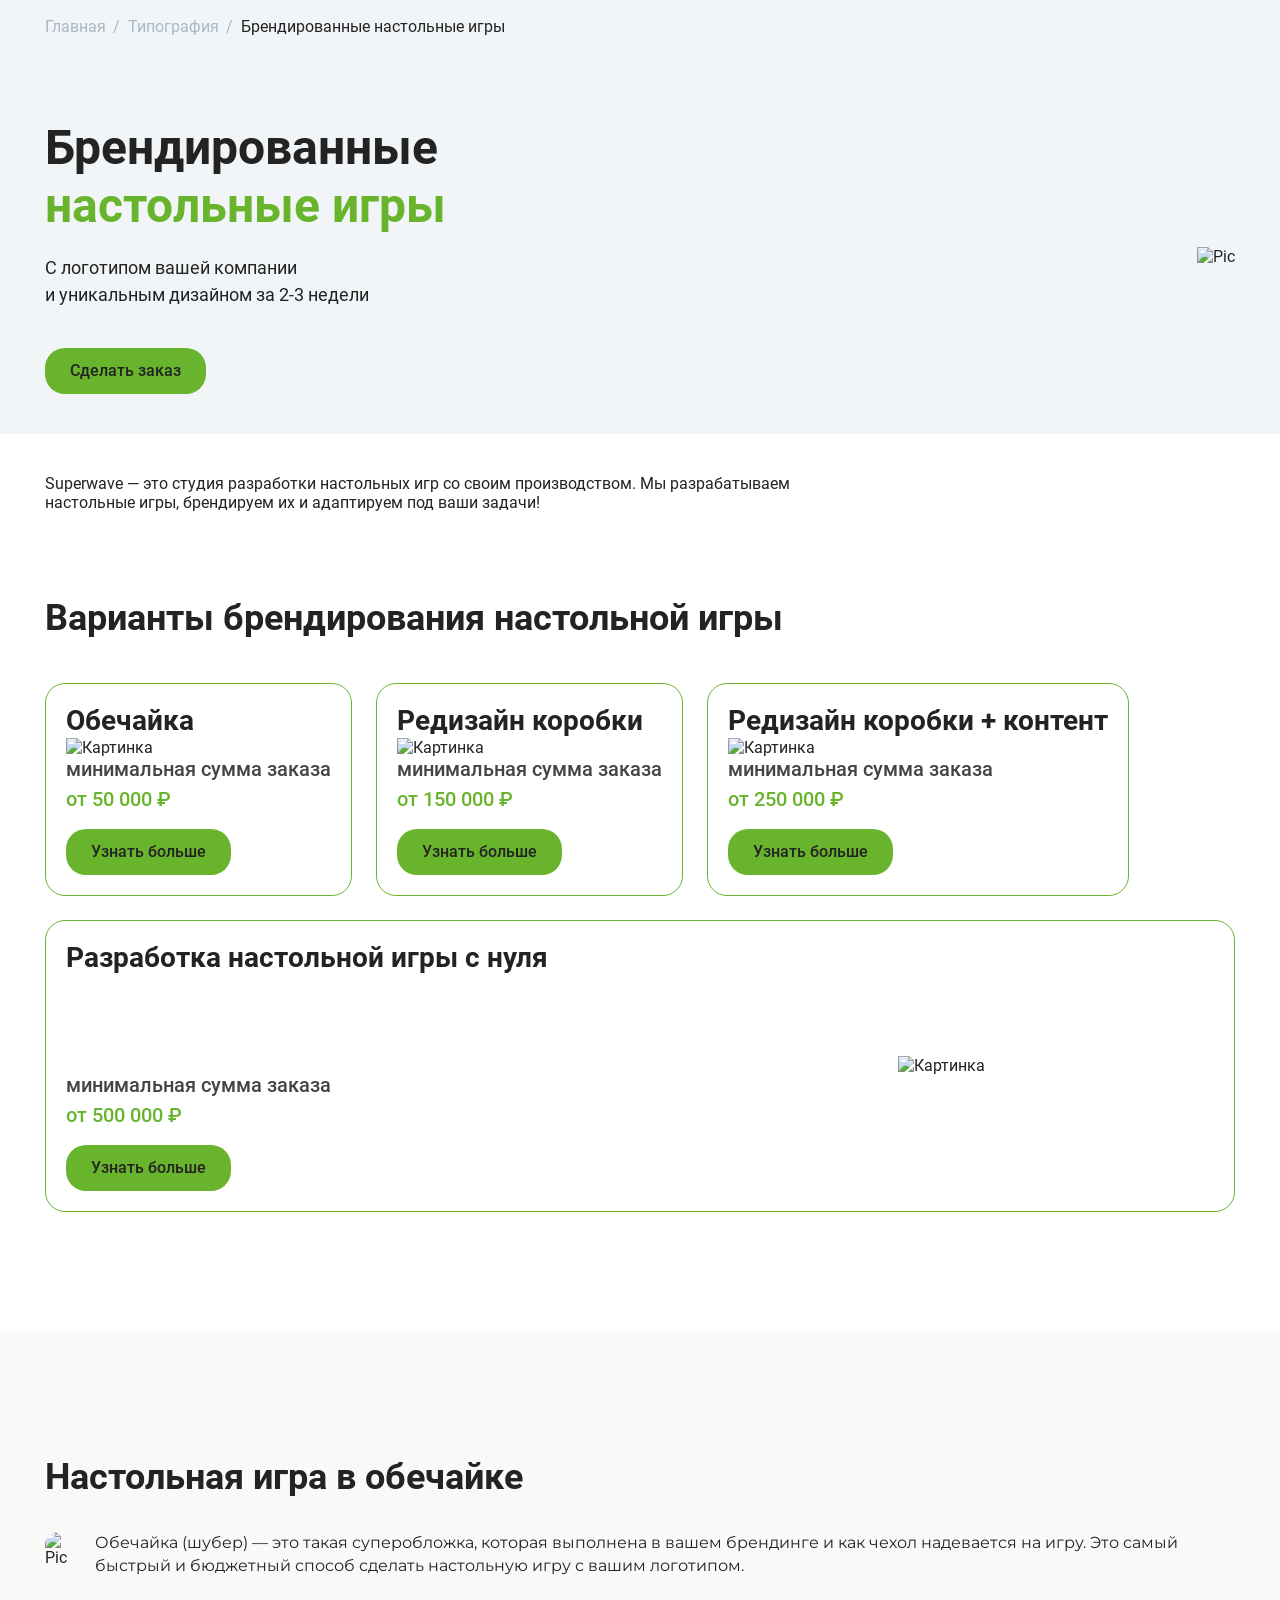
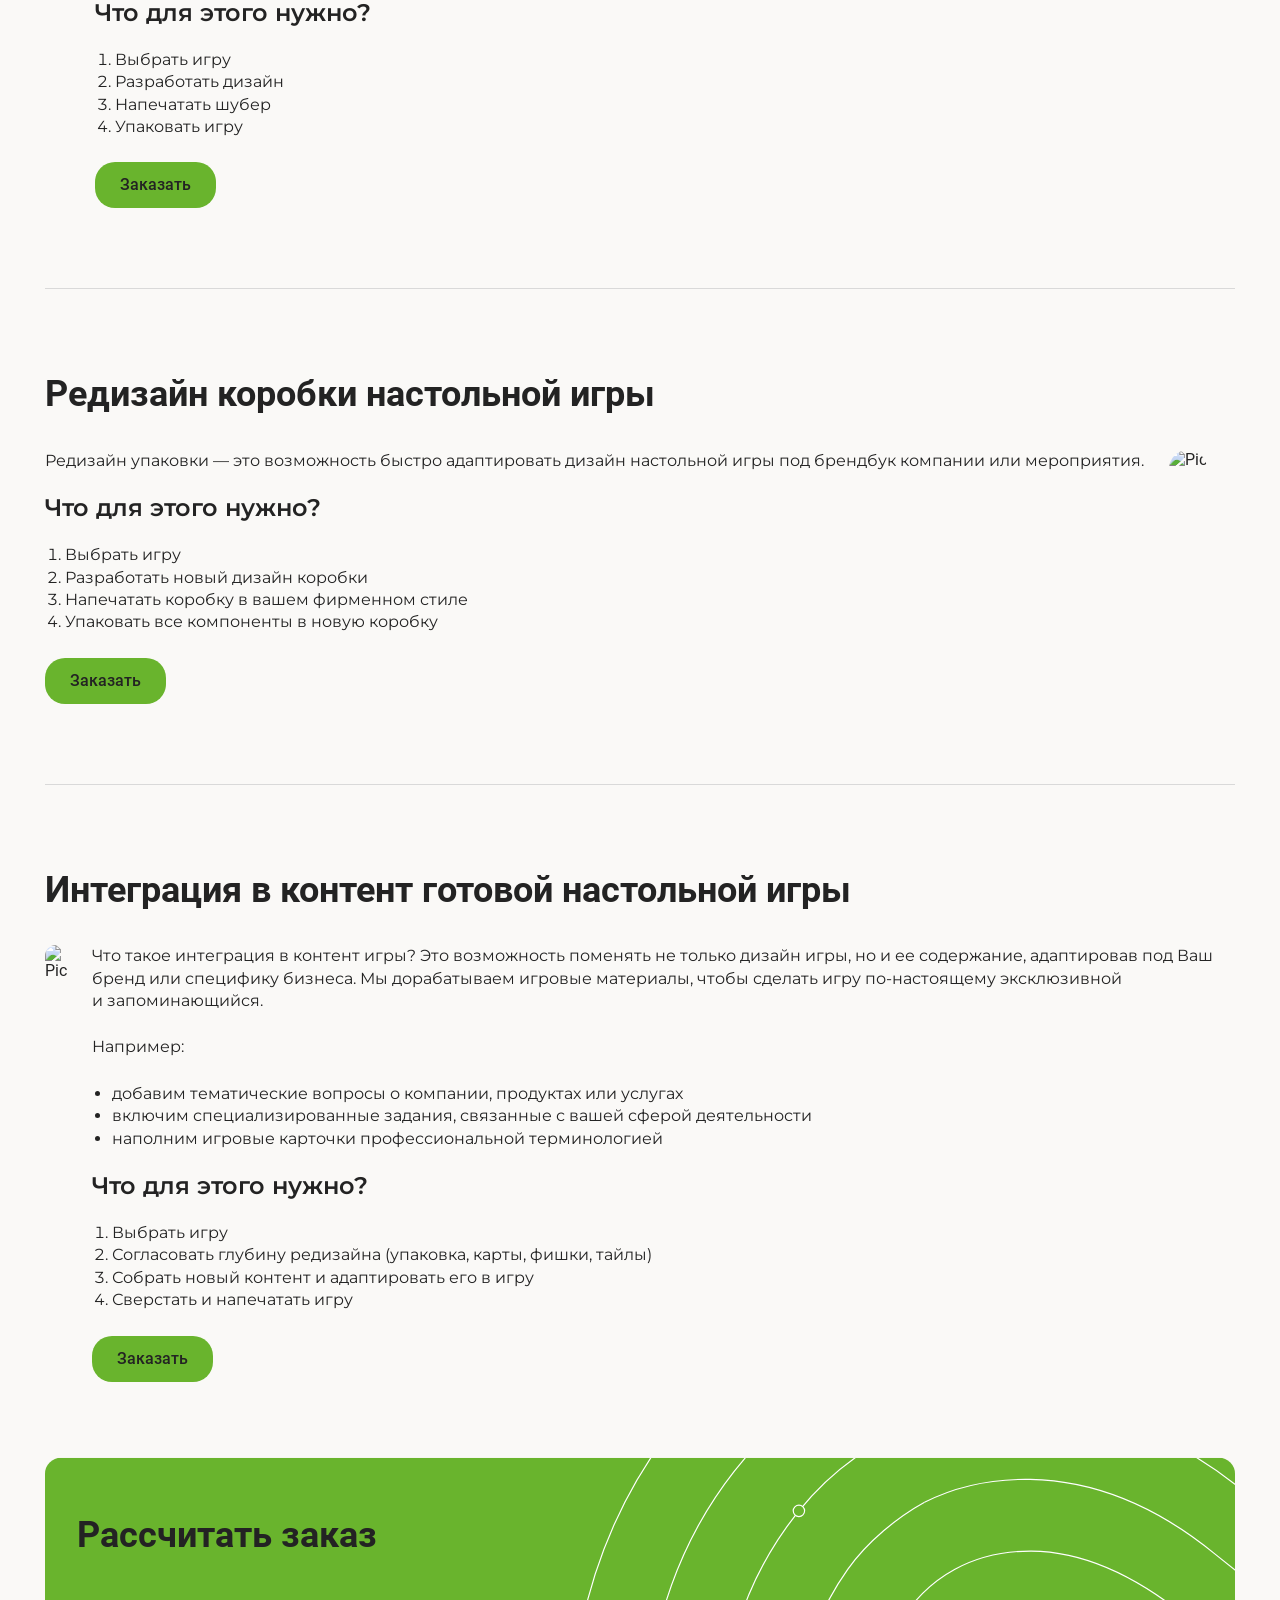
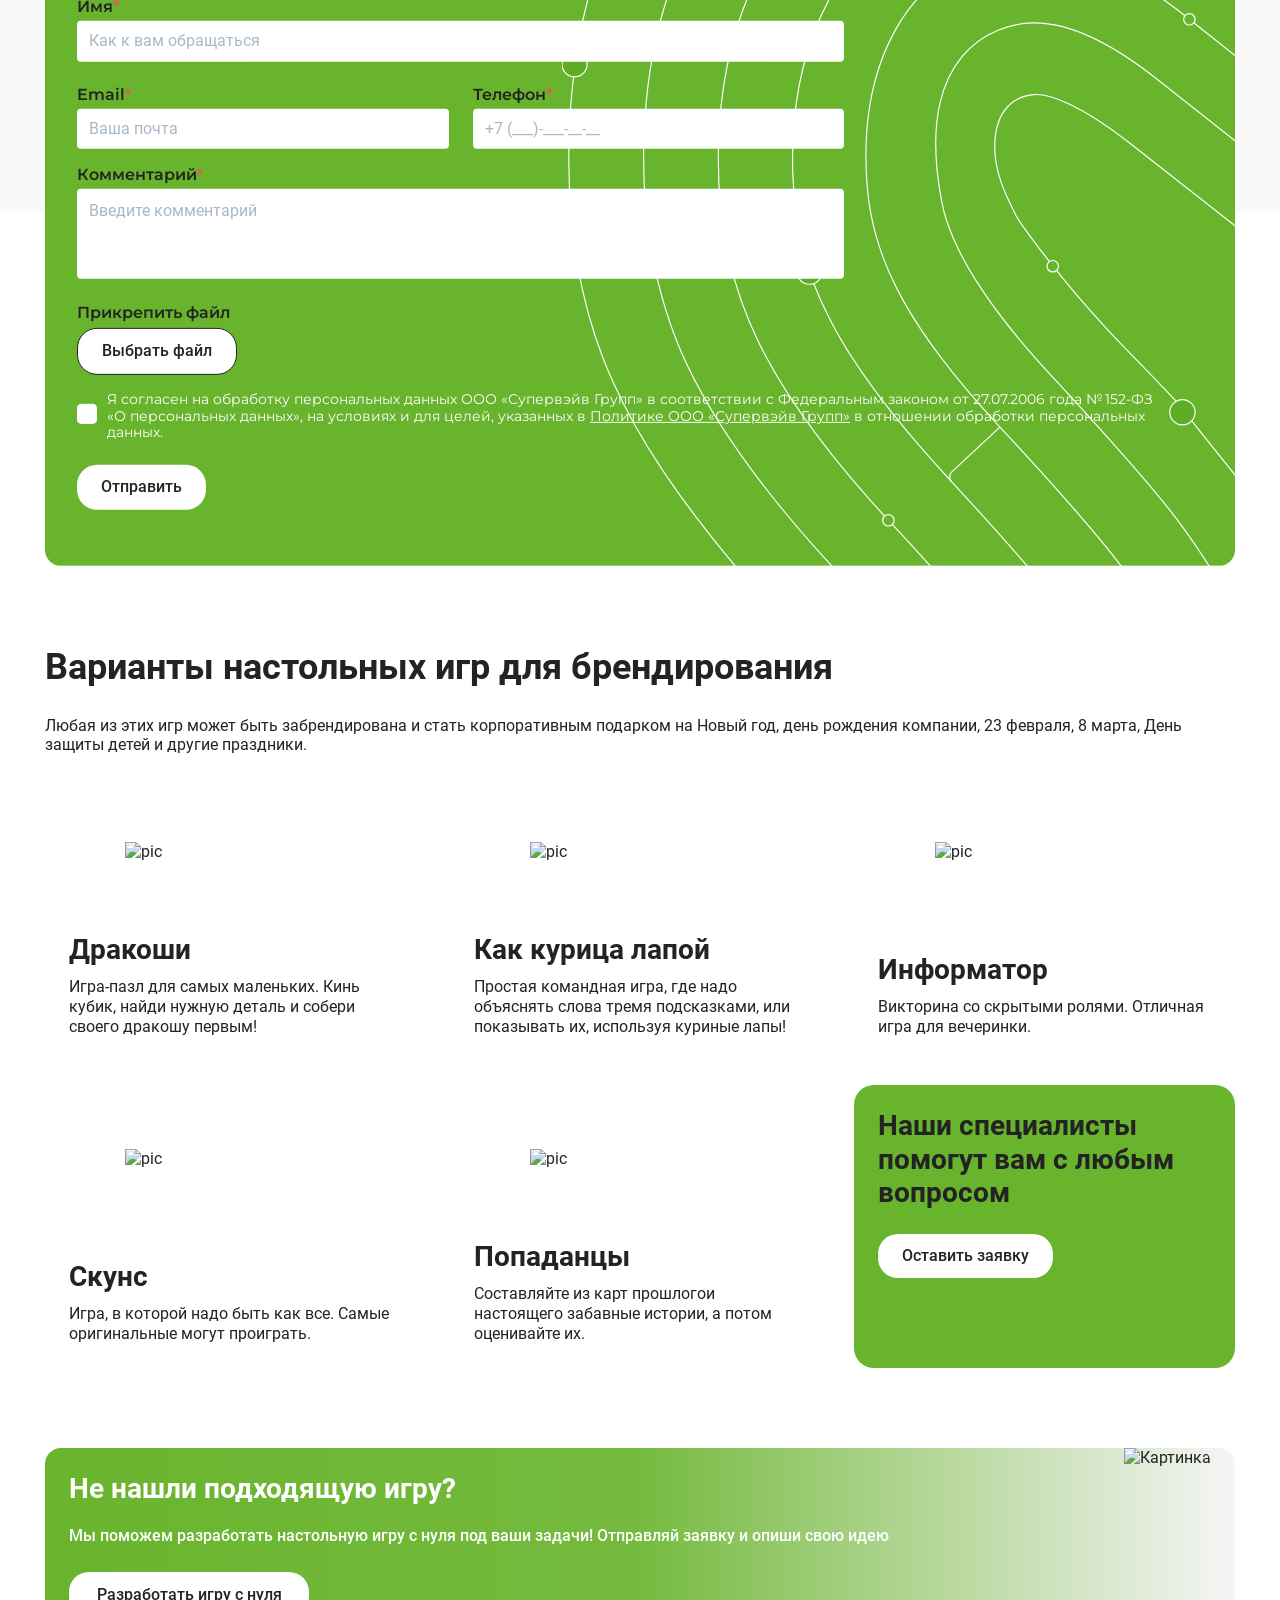
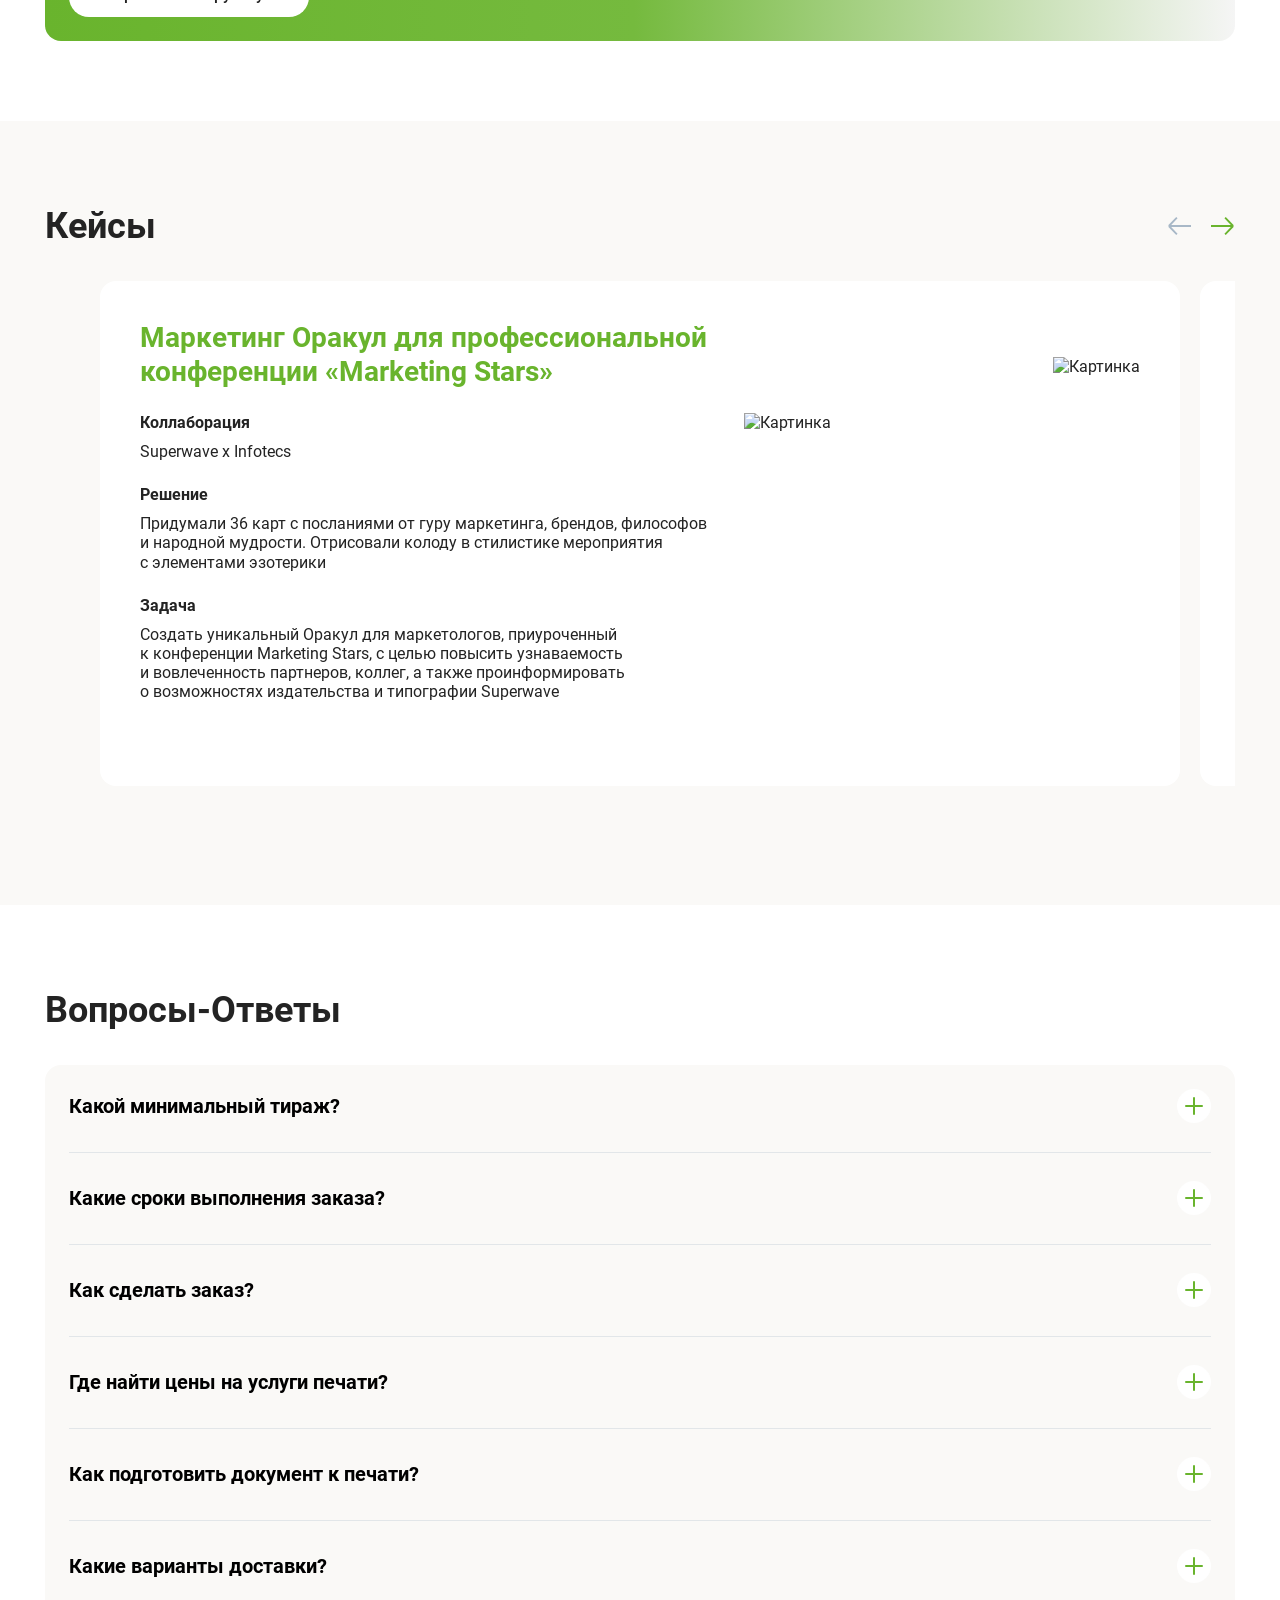
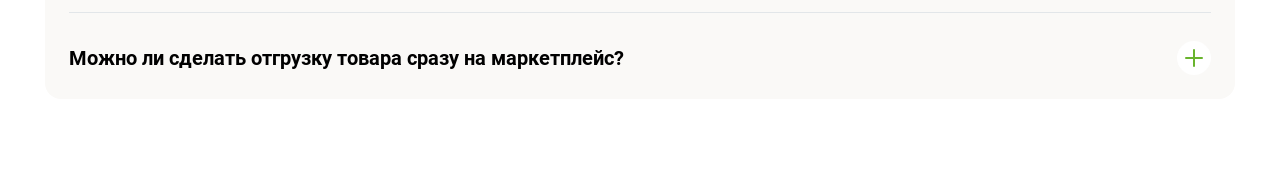
==== detail.html @ ed111d94 "Add files via upload" ====
<!DOCTYPE html><html lang="ru" class="page"><head><meta charset="UTF-8"><meta name="viewport" content="width=device-width,initial-scale=1"><link rel="shortcut icon" href="favicon.ico" type="image/x-icon"><meta http-equiv="X-UA-Compatible" content="ie=edge"><meta name="theme-color" content="#111111"><title></title><link rel="preload" href="fonts/Roboto-Regular.woff2" as="font" type="font/woff2" crossorigin><link rel="stylesheet" href="css/vendor.css"><link rel="stylesheet" href="css/main.css"><!-- <link rel="stylesheet" href="https://superwave.ru/web/css/service/custom.css">
  <link rel="stylesheet" href="https://superwave.ru/web/css/service/main.css"> --><script defer="defer" src="js/main.js"></script></head><body class="page__body"><main class="main"><section class="detail-page head-page"><div class="container"><div class="detail-page__breadcrumbs head-page__breadcrumbs breadcrumbs breadcrumbs--light"><ul class="breadcrumbs__list"><li class="breadcrumbs__item"><a class="breadcrumbs__link" href="index.html">Главная</a></li><li class="breadcrumbs__item"><a class="breadcrumbs__link" href="#">Типография</a></li><li class="breadcrumbs__item breadcrumbs__item--active"><span>Брендированные настольные игры</span></li></ul></div><div class="head-page__wrapper"><div class="head-page__content head-page__content--no-decor"><h1 class="head-page__title">Брендированные<br><span class="head-page__title-accent head-page__title-accent--lower">настольные игры</span></h1><p class="head-page__text">С логотипом вашей компании<br>и уникальным дизайном за 2-3 недели</p><button class="head-page__btn button-primary">Сделать заказ</button></div><img class="head-page__img" src="img/detail/hero-img.png" alt="Pic"></div></div></section><section class="detail-page__text-block text-block"><div class="container"><div class="text-block__text">Superwave — это студия разработки настольных игр со своим производством. Мы разрабатываем настольные игры, брендируем их и адаптируем под ваши задачи!</div></div></section><section class="detail-page__variants"><div class="container"><h2 class="detail-page__variants-title section-title">Варианты брендирования настольной игры</h2><ul class="detail-page__variants-list"><div class="detail-page__variants-list-wrap"><li class="detail-page__variants-item"><h3 class="detail-page__variants-item-title">Обечайка</h3><img class="detail-page__variants-img" src="img/variants/5.png" alt="Картинка"><div class="detail-page__variants-inner"><p class="detail-page__variants-text">минимальная сумма заказа</p><span class="detail-page__variants-num">от 50 000 ₽</span> <button class="detail-page__variants-button button-primary">Узнать больше</button></div></li><li class="detail-page__variants-item"><h3 class="detail-page__variants-item-title">Редизайн коробки</h3><img class="detail-page__variants-img" src="img/variants/6.png" alt="Картинка"><div class="detail-page__variants-inner"><p class="detail-page__variants-text">минимальная сумма заказа</p><span class="detail-page__variants-num">от 150 000 ₽</span> <button class="detail-page__variants-button button-primary">Узнать больше</button></div></li><li class="detail-page__variants-item"><h3 class="detail-page__variants-item-title">Редизайн коробки + контент</h3><img class="detail-page__variants-img" src="img/variants/7.png" alt="Картинка"><div class="detail-page__variants-inner"><p class="detail-page__variants-text">минимальная сумма заказа</p><span class="detail-page__variants-num">от 250 000 ₽</span> <button class="detail-page__variants-button button-primary">Узнать больше</button></div></li></div><li class="detail-page__variants-item detail-page__variants-item--large"><div class="detail-page__variants-item-left"><h3 class="detail-page__variants-item-title">Разработка настольной игры с нуля</h3><img class="detail-page__variants-img-mobile" src="img/variants/8.png" alt="Картинка"><div class="detail-page__variants-item-left-footer"><p class="detail-page__variants-text">минимальная сумма заказа</p><span class="detail-page__variants-num">от 500 000 ₽</span> <button class="detail-page__variants-button button-primary">Узнать больше</button></div></div><img class="detail-page__variants-img" src="img/variants/8.png" alt="Картинка"></li></ul></div></section><div class="detail-page__section-container"><div class="container"><div class="detail-page__wrapper"><section class="detail-page__info"><ul class="detail-page__info-list"><li class="detail-page__info-item"><h2 class="detail-page__info-item-title section-title">Настольная игра в обечайке</h2><div class="detail-page__info-item-inner"><img class="detail-page__info-item-img" src="img/detail/info/1.jpg" alt="Pic"><div class="detail-page__info-item-content"><div class="detail-page__info-item-content-inner"><p>Обечайка (шубер) — это такая суперобложка, которая выполнена в вашем брендинге и как чехол надевается на игру. Это самый быстрый и бюджетный способ сделать настольную игру с вашим логотипом.</p><h4 class="detail-page__info-item-question">Что для этого нужно?</h4><ol><li>Выбрать игру</li><li>Разработать дизайн</li><li>Напечатать шубер</li><li>Упаковать игру</li></ol></div><button class="detail-page__info-item-btn button-primary">Заказать</button></div></div></li><li class="detail-page__info-item"><h2 class="detail-page__info-item-title section-title">Редизайн коробки настольной игры</h2><div class="detail-page__info-item-inner"><div class="detail-page__info-item-content"><div class="detail-page__info-item-content-inner"><p>Редизайн упаковки — это возможность быстро адаптировать дизайн настольной игры под брендбук компании или мероприятия.</p><h4 class="detail-page__info-item-question">Что для этого нужно?</h4><ol><li>Выбрать игру</li><li>Разработать новый дизайн коробки</li><li>Напечатать коробку в вашем фирменном стиле</li><li>Упаковать все компоненты в новую коробку</li></ol></div><button class="detail-page__info-item-btn button-primary">Заказать</button></div><img class="detail-page__info-item-img" src="img/detail/info/3.jpg" alt="Pic"></div></li><li class="detail-page__info-item"><h2 class="detail-page__info-item-title section-title">Интеграция в контент готовой настольной игры</h2><div class="detail-page__info-item-inner"><img class="detail-page__info-item-img" src="img/detail/info/1.jpg" alt="Pic"><div class="detail-page__info-item-content"><div class="detail-page__info-item-content-inner"><p>Что такое интеграция в контент игры? Это возможность поменять не только дизайн игры, но и ее содержание, адаптировав под Ваш бренд или специфику бизнеса. Мы дорабатываем игровые материалы, чтобы сделать игру по-настоящему эксклюзивной и запоминающийся.</p><p>Например:</p><ul><li>добавим тематические вопросы о компании, продуктах или услугах</li><li>включим специализированные задания, связанные с вашей сферой деятельности</li><li>наполним игровые карточки профессиональной терминологией</li></ul><h4 class="detail-page__info-item-question">Что для этого нужно?</h4><ol><li>Выбрать игру</li><li>Согласовать глубину редизайна (упаковка, карты, фишки, тайлы)</li><li>Собрать новый контент и адаптировать его в игру</li><li>Сверстать и напечатать игру</li></ol></div><button class="detail-page__info-item-btn button-primary">Заказать</button></div></div></li></ul></section><div class="detail-page__form application-form" id="taros-page__form"><div class="application-form__wrapper"><div class="application-form__left"><h2 class="application-form__title">Рассчитать заказ</h2></div><form class="form" id="choose-application-form" name="application-form" action="#" novalidate="novalidate"><div class="form__inner"><label class="form__label form__label--name" for="name"><span class="form__label-name">Имя<span>*</span></span> <input name="ServiceForm[name]" class="form__input input-name" autocomplete="off" type="text" id="name" placeholder="Как к вам обращаться" data-validate-field="name"></label><div class="form__block"><label class="form__label" for="mail"><span class="form__label-name">Email<span>*</span></span> <input name="ServiceForm[email]" class="form__input input-mail" autocomplete="off" type="email" id="mail" placeholder="Ваша почта" data-validate-field="mail"></label> <label class="form__label" for="phone"><span class="form__label-name">Телефон<span>*</span></span> <input name="ServiceForm[phone]" class="form__input input-tel" type="tel" id="phone" data-validate-field="phone" inputmode="text" placeholder="+7 (___)-___-__-__"></label></div><label class="form__label form__label--textarea" for="textarea"><span class="form__label-name">Комментарий<span>*</span></span> <textarea name="ServiceForm[message]" class="form__textarea input-textarea" id="textarea" data-validate-field="textarea" placeholder="Введите комментарий"></textarea></label><div class="form__file-upload file-upload"><input class="file-upload__input" type="file" id="file-input"> <label class="file-upload__label" for="file-input"><span class="file-upload__text">Прикрепить файл</span> <button class="file-upload__btn button-white">Выбрать файл</button></label></div></div><div class="form__checkbox form__checkbox--hidden"><label class="form__label custom-checkbox"><input class="custom-checkbox__input input-checkbox visually-hidden" type="checkbox" data-validate-field="checkbox"> <span class="custom-checkbox__span"></span></label><p class="form__checkbox-text">Я согласен на обработку персональных данных ООО «Супервэйв Групп» в соответствии с Федеральным законом от 27.07.2006 года № 152-ФЗ «О персональных данных», на условиях и для целей, указанных в <a class="form__text-link" href="#">Политике ООО «Супервэйв Групп»</a> в отношении обработки персональных данных.</p></div><p class="form__policy-text">Нажимая кнопку «Отправить» вы даете согласие на обработку персональных данных и соглашаетесь с <a class="form__text-link" href="#">политикой конфиденциальности</a></p><button class="form__button button-white">Отправить</button></form></div></div></div></div></div><section class="detail-page__table-games"><div class="container"><h2 class="detail-page__table-games-title section-title">Варианты настольных игр для брендирования</h2><p class="detail-page__table-games-text">Любая из этих игр может быть забрендирована и стать корпоративным подарком на Новый год, день рождения компании, 23 февраля, 8 марта, День защиты детей и другие праздники.</p><div class="detail-page__table-games-swiper swiper"><ul class="detail-page__table-games-list swiper-wrapper"><li class="detail-page__table-games-item swiper-slide"><img class="detail-page__table-games-item-img" src="img/variants/9.png" alt="pic"><div class="detail-page__table-games-inner"><h4 class="detail-page__table-games-item-name">Дракоши</h4><p class="detail-page__table-games-item-text">Игра-пазл для самых маленьких. Кинь кубик, найди нужную деталь и собери своего дракошу первым!</p></div></li><li class="detail-page__table-games-item swiper-slide"><img class="detail-page__table-games-item-img" src="img/variants/10.png" alt="pic"><div class="detail-page__table-games-inner"><h4 class="detail-page__table-games-item-name">Как курица лапой</h4><p class="detail-page__table-games-item-text">Простая командная игра, где надо объяснять слова тремя подсказками, или показывать их, используя куриные лапы!</p></div></li><li class="detail-page__table-games-item swiper-slide"><img class="detail-page__table-games-item-img" src="img/variants/11.png" alt="pic"><div class="detail-page__table-games-inner"><h4 class="detail-page__table-games-item-name">Информатор</h4><p class="detail-page__table-games-item-text">Викторина со скрытыми ролями. Отличная игра для вечеринки.</p></div></li><li class="detail-page__table-games-item swiper-slide"><img class="detail-page__table-games-item-img" src="img/variants/12.png" alt="pic"><div class="detail-page__table-games-inner"><h4 class="detail-page__table-games-item-name">Скунс</h4><p class="detail-page__table-games-item-text">Игра, в которой надо быть как все. Самые оригинальные могут проиграть.</p></div></li><li class="detail-page__table-games-item swiper-slide"><img class="detail-page__table-games-item-img" src="img/variants/13.png" alt="pic"><div class="detail-page__table-games-inner"><h4 class="detail-page__table-games-item-name">Попаданцы</h4><p class="detail-page__table-games-item-text">Составляйте из карт прошлогои настоящего забавные истории, а потом оценивайте их.</p></div></li><li class="detail-page__table-games-item detail-page__table-games-item--green swiper-slide"><h4 class="detail-page__table-games-item-name">Наши специалисты помогут вам с любым вопросом</h4><button class="detail-page__table-games-item-btn button-white">Оставить заявку</button></li></ul><div class="detail-page__table-progressbar slider-pagination"></div></div><div class="detail-page__technical-solutions technical-solutions"><div class="technical-solutions__card"><div class="technical-solutions__content"><h3 class="technical-solutions__card-title">Не нашли подходящую игру?</h3><p class="technical-solutions__text">Мы поможем разработать настольную игру с нуля под ваши задачи! Отправляй заявку и опиши свою идею</p><a class="technical-solutions__btn" href="#" download="Технические требования к файлам">Разработать игру с нуля</a></div><div class="technical-solutions__img-wrap"><img class="technical-solutions__img" src="img/technical-solutions/2.png" alt="Картинка"></div></div></div></div></section><section class="detail-page__cases cases"><div class="container"><div class="cases__head"><h2 class="cases__title section-title">Кейсы</h2><div class="cases__slider-controls-btns"><button class="cases__slider-controls-prev slider-control slider-control--prev swiper-button-disabled" aria-label="Назад" disabled=""><svg width="26" height="20" viewBox="0 0 26 20" fill="none" xmlns="http://www.w3.org/2000/svg"><path d="M0 10H24M24 10L15.2727 1M24 10L15.2727 19" stroke="#69B42D" stroke-width="2"></path></svg></button> <button class="cases__slider-controls-next slider-control" aria-label="Назад"><svg width="26" height="20" viewBox="0 0 26 20" fill="none" xmlns="http://www.w3.org/2000/svg"><path d="M0 10H24M24 10L15.2727 1M24 10L15.2727 19" stroke="#69B42D" stroke-width="2"></path></svg></button></div></div><div class="cases__wrapper swiper"><ul class="cases__slider swiper-wrapper"><li class="cases__item swiper-slide"><div class="cases__item-head"><h3 class="cases__item-title">Маркетинг Оракул для профессиональной<br>конференции «Marketing Stars»</h3><img class="cases__item-img" src="img/detail/case1.png" alt="Картинка"></div><div class="cases__item-wrapper"><div class="cases__item-left"><h4 class="cases__item-subtitle">Коллаборация</h4><p class="cases__item-text">Superwave x Infotecs</p><h4 class="cases__item-subtitle">Решение</h4><p class="cases__item-text">Придумали 36 карт с посланиями от гуру маркетинга, брендов, философов и народной мудрости. Отрисовали колоду в стилистике мероприятия с элементами эзотерики</p><h4 class="cases__item-subtitle">Задача</h4><p class="cases__item-text">Создать уникальный Оракул для маркетологов, приуроченный к конференции Marketing Stars, с целью повысить узнаваемость и вовлеченность партнеров, коллег, а также проинформировать о возможностях издательства и типографии Superwave</p></div><img class="cases__item-img-content" src="img/detail/case.png" alt="Картинка"></div></li><li class="cases__item swiper-slide"><div class="cases__item-head"><h3 class="cases__item-title">Предоставление оргтехники и сервисов по ее обслуживанию для ЧМ по футболу FIFA™ 2018</h3><img class="cases__item-img" src="img/cases/fifa.png" alt="Картинка"></div><h4 class="cases__item-subtitle">Клиент</h4><p class="cases__item-text">АНО «Оргкомитет „Россия-2018“</p><h4 class="cases__item-subtitle">Цель</h4><p class="cases__item-text">Предоставление оргтехники и необходимого оборудования с техническим сопровождением на 12 площадках предварительной жеребьевки Чемпионата мира по футболу FIFA™ 2018 для АНО «Оргкомитет „Россия-2018“ .</p><h4 class="cases__item-subtitle">Основные задачи и результаты проекта</h4><ul class="cases__list"><li class="cases__list-item">Поставка, инсталляция оборудования и мониторинг его работоспособности;</li><li class="cases__list-item">Обеспечение поддержки сервисных инженеров во время мероприятия;</li><li class="cases__list-item">Организация изготовления печатных материалов мероприятия во время его проведения в условиях жестких временных и технических ограничений.</li></ul><h4 class="cases__item-subtitle">По результатам проекта работы «Супервэйв групп» была отмечена благодарственным письмом со стороны АНО «Оргкомитет „Россия-2018“.</h4></li><li class="cases__item swiper-slide"><div class="cases__item-head"><h3 class="cases__item-title">Оказание комплексных услуг по защищенной печати</h3></div><h4 class="cases__item-subtitle">Клиент</h4><p class="cases__item-text">Федеральная торговая компания</p><h4 class="cases__item-subtitle">Цель</h4><p class="cases__item-text">Предоставление услуги защищенной и распределённой печати для нескольких офисов и складов в Москве и Санкт-Петербурге.</p><h4 class="cases__item-subtitle">Основные задачи и результаты проекта</h4><ul class="cases__list"><li class="cases__list-item">Поставка, монтаж и пуско-наладка оборудования и программного обеспечения;</li><li class="cases__list-item">Создание системы защищенной и распределённой печати;</li><li class="cases__list-item">Обеспечение оптимизации затрат на сервис печати;</li><li class="cases__list-item">Обеспечение бесперебойной работы системы.</li></ul></li></ul></div><div class="cases__progressbar slider-pagination"></div></div></section><section class="detail-page__questions questions"><div class="container"><h2 class="questions__title section-title">Вопросы-Ответы</h2><ul class="questions__accordion accordion"><li class="accordion__item"><button class="accordion__btn"><span class="accordion__name">Какой минимальный тираж?</span><div class="accordion__decor"></div></button><div class="accordion__content text"><p>Наша типография работает с тиражами от 500 единиц продукции или при минимальной сумме заказа 250 000 рублей (включая разработку, печать и комплектацию «под ключ»).</p></div></li><li class="accordion__item"><button class="accordion__btn"><span class="accordion__name">Какие сроки выполнения заказа?</span><div class="accordion__decor"></div></button><div class="accordion__content text"><p>Сроки выполнения заказа зависят от нескольких факторов: материалы и комплектация, тираж и загруженность производства на момент, когда клиент уже согласовал макеты в печать и внес предоплату. Мы работаем по плановому графику, поэтому если Вам нужно напечатать заказ за 1-2 дня, Вам лучше обратиться в другие типографии.</p></div></li><li class="accordion__item"><button class="accordion__btn"><span class="accordion__name">Как сделать заказ?</span><div class="accordion__decor"></div></button><div class="accordion__content text"><p>Вы присылаете нам запрос на расчёт, в котором описываете информацию об интересующей вас продукции с указанием формата, материала, цветности печати и прочих технических характеристик, а также указываете тираж. Чтобы получить дополнительную информацию, <a href="#typography-page__form">оставьте заявку</a>, и мы свяжемся с Вами</p></div></li><li class="accordion__item"><button class="accordion__btn"><span class="accordion__name">Где найти цены на услуги печати?</span><div class="accordion__decor"></div></button><div class="accordion__content text"><p>У нас нет единого прайслиста, так как каждый заказ рассчитывается в индивидуальном порядке. Конечная цена зависит от нескольких факторов: материала, комплектации и тиража. Чтобы получить дополнительную информацию, <a href="#typography-page__form">оставьте заявку</a>, и мы свяжемся с Вами</p></div></li><li class="accordion__item"><button class="accordion__btn"><span class="accordion__name">Как подготовить документ к печати?</span><div class="accordion__decor"></div></button><div class="accordion__content text"><p>Подробную инструкцию о том, как подготовить документ к печати можно найти <a href="#technical-solutions">здесь</a>.</p></div></li><li class="accordion__item"><button class="accordion__btn"><span class="accordion__name">Какие варианты доставки?</span><div class="accordion__decor"></div></button><div class="accordion__content text"><p>Доставка продукции осуществляется по всей территории России. Её стоимость зависит от адреса доставки, объема продукции и необходимости в разгрузке товара. Мы можем организовать доставку по Ленинградской и Московской области своим транспортом. Если доставка нужна по другим адресам, то мы доставляем той транспортной компанией, которую выбирает клиент.<br>Самовывоз осуществляется бесплатно.</p></div></li><li class="accordion__item"><button class="accordion__btn"><span class="accordion__name">Можно ли сделать отгрузку товара сразу на маркетплейс?</span><div class="accordion__decor"></div></button><div class="accordion__content text"><p>Да, вы сразу можете производить крупную партию товара, чтобы избежать повторного производства и сэкономить время. После производства мы можем хранить Вашу продукцию на нашем складе за небольшую плату, и по мере необходимости отгружать её согласно требованиям маркетплейсов — Ozon, WB, Яндекс Маркет. Хранение на нашем складе стоит в разы дешевле, чем хранение на складе маркетплейсов.</p></div></li></ul></div></section></main></body></html>
---- css/main.css ----
@charset "UTF-8";:root{--font-family:"Roboto",sans-serif;--content-width:1190px;--container-offset:20px;--container-width:calc(var(--content-width) + (var(--container-offset) * 2));--accent-color:#69b42d;--green-200:#AEE685;--green-600:#529124;--green-800:#284A13;--black-color:#232323;--blue-color:#529ef4;--gray-color:#a8b8c7;--gray-light-color:#f5f5f5;--gray-chicago:#BFB7AF;--bg-color:#faf9f7;--white-color:#fff}.custom-checkbox__field:checked+.custom-checkbox__content::after{opacity:1}.custom-checkbox__field:focus+.custom-checkbox__content::before{outline:red solid 2px;outline-offset:2px}.custom-checkbox__field:disabled+.custom-checkbox__content{opacity:.4;pointer-events:none}@font-face{font-family:Montserrat;src:url(../fonts/Montserrat-Regular.woff2) format("woff2");font-weight:400;font-display:swap;font-style:normal}@font-face{font-family:Montserrat;src:url(../fonts/Montserrat-Italic.woff2) format("woff2");font-weight:500;font-display:swap;font-style:normal}@font-face{font-family:Montserrat;src:url(../fonts/Montserrat-SemiBold.woff2) format("woff2");font-weight:600;font-display:swap;font-style:normal}@font-face{font-family:Roboto;src:url(../fonts/Roboto-Medium.woff2) format("woff2");font-weight:500;font-display:swap;font-style:normal}@font-face{font-family:Roboto;src:url(../fonts/Roboto-Bold.woff2) format("woff2");font-weight:700;font-display:swap;font-style:normal}@font-face{font-family:Roboto;src:url(../fonts/Roboto-Light.woff2) format("woff2");font-weight:300;font-display:swap;font-style:normal}@font-face{font-family:Roboto;src:url(../fonts/Roboto-Regular.woff2) format("woff2");font-weight:400;font-display:swap;font-style:normal}@font-face{font-family:RobotoCondensed;src:url(../fonts/RobotoCondensed-Bold.woff2) format("woff2");font-weight:700;font-display:swap;font-style:normal}*,::after,::before{-webkit-box-sizing:border-box;box-sizing:border-box}.page{height:100%;overflow-x:hidden;font-family:var(--font-family,sans-serif);font-weight:400;-webkit-text-size-adjust:100%;scroll-behavior:smooth}.page--no-scroll{overflow:hidden}.page__body{color:var(--black-color);display:-webkit-box;display:-ms-flexbox;display:flex;-webkit-box-orient:vertical;-webkit-box-direction:normal;-ms-flex-direction:column;flex-direction:column;min-width:375px;min-height:100%;font-size:16px;line-height:1.2;margin:0}h1,h2,h3,h4,p{margin:0}ul{margin:0;padding:0}li{list-style:none}input{border:none}main{-webkit-box-flex:1;-ms-flex-positive:1;flex-grow:1}img{height:auto;max-width:100%;-o-object-fit:cover;object-fit:cover}a{text-decoration:none;color:inherit}button{border:none;padding:0;background-color:transparent;cursor:pointer}.container{margin:0 auto;padding:0 var(--container-offset);max-width:var(--container-width)}.visually-hidden{position:absolute;overflow:hidden;margin:-1px;border:0;padding:0;width:1px;height:1px;clip:rect(0 0 0 0)}.section-title{font-weight:700;font-size:36px;line-height:1.4;text-align:center}@media screen and (width <= 1024px){.section-title{font-size:34px}}@media screen and (width <= 768px){.section-title{font-size:28px;line-height:1.2}}.text-block__title{font-weight:700;font-size:24px;line-height:1.4;margin-bottom:10px}@media screen and (width <= 768px){.text-block__title{font-size:20px}}.text-block__text{font-weight:400;font-size:16px;line-height:1.2}.text-block__text span{font-style:italic;color:var(--accent-color);line-height:1.4}.text-block__text:not(:last-child){margin-bottom:10px}.text-list{padding-left:25px}.text-list__title{font-weight:700;font-size:24px;line-height:1.4;margin-bottom:5px}@media screen and (width <= 768px){.text-list__title{font-size:20px}}.text-list__item{font-weight:400;font-size:16px;line-height:1.2;list-style:disc}.text-list__item:not(:last-child){margin-bottom:5px}.border-bottom{border-top:1px solid rgba(168,184,199,.3)}.breadcrumbs{font-size:16px}.breadcrumbs--light .breadcrumbs__item{color:#a8b8c7}.breadcrumbs--light .breadcrumbs__item--active,.breadcrumbs--light .breadcrumbs__item--active:hover{color:var(--black-color)}@media screen and (width <= 991px){.breadcrumbs{font-size:14px}}.breadcrumbs__list{display:-webkit-inline-box;display:-ms-inline-flexbox;display:inline-flex;-ms-flex-wrap:nowrap;flex-wrap:nowrap;overflow-x:auto}.breadcrumbs__list::-webkit-scrollbar{width:0}.breadcrumbs__item{color:var(--gray-color);position:relative;-ms-flex-negative:0;flex-shrink:0;-webkit-transition:color .3s;transition:color .3s;line-height:1.5}.breadcrumbs__item:hover{color:var(--accent-color)}.breadcrumbs__item:not(:last-child){padding-right:14px;margin-right:8px}.breadcrumbs__item:not(:last-child):after{content:"/";position:absolute;right:0}.breadcrumbs__item--active{color:var(--white-color);white-space:nowrap;overflow:hidden;text-overflow:ellipsis}.breadcrumbs__item--active:hover{color:var(--white-color)}.button-primary{background-color:var(--accent-color);border-radius:20px;padding:10px 24px;font-weight:500;color:var(--black-color);line-height:1.5;border:1px solid transparent;-webkit-transition:.4s;transition:.4s}.button-primary:hover{background-color:var(--green-600);border-color:var(--accent-color)}.button-primary:focus{background-color:var(--green-800);color:var(--white-color)}.button-transparent{background-color:transparent;border-radius:3px;padding:9px 20px;font-weight:500;color:var(--black-color);line-height:1.5;border:1px solid var(--accent-color);-webkit-transition:.4s;transition:.4s}.button-transparent:hover{background-color:var(--accent-color);border-color:var(--accent-color);color:var(--white-color)}.button-show-more{color:var(--accent-color);font-weight:400;font-size:16px;line-height:1.2;display:-webkit-box;display:-ms-flexbox;display:flex;-webkit-box-align:center;-ms-flex-align:center;align-items:center}.button-show-more__icon{margin-left:4px;-webkit-transition:-webkit-transform .3s;transition:transform .3s;transition:transform .3s,-webkit-transform .3s}.button-show-more--active .button-show-more__icon{-webkit-transform:rotate(180deg);-ms-transform:rotate(180deg);transform:rotate(180deg)}.form__inner{max-width:767px;width:100%}.form__label{display:-webkit-box;display:-ms-flexbox;display:flex;-webkit-box-orient:vertical;-webkit-box-direction:normal;-ms-flex-direction:column;flex-direction:column;width:100%}.form__label--textarea{margin-bottom:24px}.form__label--name{margin-bottom:23px}.form__label-name{margin-bottom:5px;font-family:Montserrat;font-weight:600}.form__label-name span{color:#e85a52}.form__input,.form__textarea{border-radius:4px;padding:11px 25px 11px 12px;width:100%;border:none;outline:transparent}.form__input::-webkit-input-placeholder,.form__textarea::-webkit-input-placeholder{font-weight:400;font-size:16px;line-height:1.42875;color:#a8b8c7}.form__input::-moz-placeholder,.form__textarea::-moz-placeholder{font-weight:400;font-size:16px;line-height:1.42875;color:#a8b8c7}.form__input:-ms-input-placeholder,.form__textarea:-ms-input-placeholder{font-weight:400;font-size:16px;line-height:1.42875;color:#a8b8c7}.form__input::-ms-input-placeholder,.form__textarea::-ms-input-placeholder{font-weight:400;font-size:16px;line-height:1.42875;color:#a8b8c7}.form__input::placeholder,.form__textarea::placeholder{font-weight:400;font-size:16px;line-height:1.42875;color:#a8b8c7}.form__textarea{resize:none;min-height:90px}.form__block{display:-webkit-box;display:-ms-flexbox;display:flex;-webkit-column-gap:24px;-moz-column-gap:24px;column-gap:24px;margin-bottom:16px}.form__approval{display:-webkit-box;display:-ms-flexbox;display:flex;-webkit-box-align:center;-ms-flex-align:center;align-items:center}.form__text{font-weight:400;font-size:14px;line-height:1.2}.form__text-link{text-decoration:underline}.form__file-upload{margin-bottom:16px}.form__file-upload-input{position:absolute;left:0;top:0;opacity:0;width:.1px;height:.1px;overflow:hidden}.form__button{margin-right:40px}.form .just-validate-error-label{margin-top:5px}.form__checkbox{display:-webkit-box;display:-ms-flexbox;display:flex;-webkit-column-gap:10px;-moz-column-gap:10px;column-gap:10px;-webkit-box-align:center;-ms-flex-align:center;align-items:center;margin-bottom:24px}.form__checkbox .form__label{width:-webkit-fit-content;width:-moz-fit-content;width:fit-content}.form__checkbox-text{color:var(--white-color);font-family:Montserrat;font-weight:400;font-size:14px;-ms-flex-item-align:start;align-self:flex-start}.form__policy-text{display:none}@media screen and (width <= 768px){.form__label-name{font-size:14px}.form__checkbox--hidden{display:none}.form__policy-text{display:block;margin-bottom:22px;font-size:12px;color:var(--white-color)}}.tabs__head{border-radius:8px;background-color:var(--white-color);padding:8px;margin-bottom:32px}.tabs__nav{display:-webkit-box;display:-ms-flexbox;display:flex;-webkit-column-gap:16px;-moz-column-gap:16px;column-gap:16px;-webkit-box-align:center;-ms-flex-align:center;align-items:center;-webkit-box-pack:justify;-ms-flex-pack:justify;justify-content:space-between}.tabs__nav-item--active .tabs__nav-btn{border-radius:4px;padding:8px 16px;background-color:var(--accent-color);color:var(--white-color);line-height:1.2;text-align:center}.tabs__nav-btn{font-weight:600;font-size:20px;border-radius:4px;padding:8px 16px;background-color:transparent;line-height:1.2;text-align:center;-webkit-transition:.3s;transition:.3s}.tabs__nav-btn:hover{opacity:.7}.tabs__panel{display:none}.tabs__panel--active{display:block}.select{width:100%;padding:12px 38px 12px 16px;font-weight:500;font-size:16px;line-height:1.4;background-color:var(--white-color);border:1px solid transparent;border-radius:8px;appearance:none;-webkit-appearance:none;-moz-appearance:none;background-image:url("data:image/svg+xml,%3Csvg width='12' height='8' viewBox='0 0 12 8' fill='none' xmlns='http://www.w3.org/2000/svg'%3E%3Cpath d='M0.45119 1.6585C-0.11457 1.01192 0.344609 0 1.20377 0H10.7962C11.6554 0 12.1146 1.01192 11.5488 1.6585L6.75258 7.13991C6.35416 7.59524 5.64583 7.59524 5.24742 7.13991L0.45119 1.6585Z' fill='%2369B42D'/%3E%3C/svg%3E");background-repeat:no-repeat;background-position:right 12px center;background-size:12px 8px;cursor:pointer;-webkit-transition:.3s;transition:.3s}.select:hover{border-color:var(--accent-color);-webkit-box-shadow:0 0 0 1px rgba(0,0,0,.1);box-shadow:0 0 0 1px rgba(0,0,0,.1)}.select:focus{outline:0;border-color:var(--accent-color);-webkit-box-shadow:0 0 0 2px rgba(74,144,226,.2);box-shadow:0 0 0 2px rgba(74,144,226,.2)}.select__option{padding:12px 16px;font-size:15px;color:#333;background-color:#fff}.select__option:checked{background-color:#bbe499;font-weight:700}.select__select:disabled{background-color:#f5f5f5;color:#999;cursor:not-allowed}.custom-checkbox--border-grey .custom-checkbox__span::before{border-color:var(--white-color)}.custom-checkbox__span::before{content:"";display:inline-block;border:1px solid var(--white-color);width:20px;height:20px;background-color:var(--white-color);border-radius:4px;-webkit-transition:.2s;transition:.2s;cursor:pointer}.custom-checkbox>input:checked+span::before{background-image:url(../img/svg/icon-checkbox.svg);background-color:var(--white-color);background-position:center;background-size:contain;background-repeat:no-repeat}.custom-checkbox>input:not(:disabled):active+span::before,.custom-checkbox>input:not(:disabled,:checked)+span:hover::before{border-color:var(--accent-color)}.button-white{display:block;text-align:center;background-color:var(--white-color);border-radius:20px;color:var(--black-color);padding:13px 24px;font-weight:500;-webkit-transition:background-color .3s,color .3s;transition:background-color .3s,color .3s}.button-white:hover{background-color:var(--green-200)}.button-white:focus{background-color:var(--green-800);color:var(--white-color)}.button-white:disabled{background-color:var(--gray-chicago);color:#7c7c7b;cursor:default}.slider-control{background-color:var(--white);width:24px;height:18px;display:-webkit-box;display:-ms-flexbox;display:flex;-webkit-box-pack:center;-ms-flex-pack:center;justify-content:center;-webkit-box-align:center;-ms-flex-align:center;align-items:center;-webkit-transition:opacity .3s;transition:opacity .3s}.slider-control svg path{-webkit-transition:.3s;transition:.3s}.slider-control:hover{opacity:.8}.slider-control--prev svg{-webkit-transform:rotate(180deg);-ms-transform:rotate(180deg);transform:rotate(180deg)}.swiper-button-disabled{cursor:default}.swiper-button-disabled svg path,.swiper-button-disabled:hover svg path{stroke:var(--gray-color)}.swiper-button-next,.swiper-button-prev{color:var(--accent-color)}.swiper-button-next::after,.swiper-button-prev::after{font-size:22px;font-weight:600}.slider-pagination.swiper-pagination-progressbar{border-radius:2px;background-color:#a8b8c7;height:2px}.slider-pagination .swiper-pagination-progressbar-fill{background-color:var(--accent-color);border-radius:2px;height:2px}.accordion{padding:24px;background-color:var(--white-color)}@media screen and (width <= 768px){.accordion{padding:16px}}.accordion__item{padding:29px 0;position:relative}.accordion__item::before{content:"";display:block;width:100%;height:1px;background-color:#a8b8c7;opacity:.3;position:absolute;top:0;left:0}.accordion__item.open .accordion__btn{margin-bottom:24px}@media screen and (width <= 576px){.accordion__item{padding:16px 0}.accordion__item.open .accordion__btn{margin-bottom:16px}}.accordion__item.open .accordion__name{color:var(--accent-color)}.accordion__item.open .accordion__decor{background-color:var(--accent-color)}.accordion__item.open .accordion__decor::after,.accordion__item.open .accordion__decor:before{background-color:var(--white-color);-webkit-transform:rotate(0) translate(50%);-ms-transform:rotate(0) translate(50%);transform:rotate(0) translate(50%)}.accordion__item.open .accordion__content{overflow:visible;opacity:1}.accordion__btn{display:-webkit-box;display:-ms-flexbox;display:flex;-webkit-box-pack:justify;-ms-flex-pack:justify;justify-content:space-between;-webkit-box-align:center;-ms-flex-align:center;align-items:center;font-weight:600;font-size:20px;line-height:1.2;width:100%;-webkit-transition:margin-bottom .3s;transition:margin-bottom .3s}@media screen and (width <= 768px){.accordion__item{padding:16px 0}.accordion__btn{font-size:18px}.accordion__name{text-align:start}}.accordion__arrow{-webkit-transform:rotate(90deg);-ms-transform:rotate(90deg);transform:rotate(90deg);-webkit-transition:.3s;transition:.3s}.accordion__content{font-size:16px;max-width:100%;width:100%;max-height:0;overflow:hidden;opacity:0;-webkit-transition:overflow .3s,opacity .4s,max-height .3s ease-out;transition:overflow .3s,opacity .4s,max-height .3s ease-out}.accordion__content a{color:var(--accent-color)}.accordion__name{-webkit-transition:color .3s;transition:color .3s}.accordion__decor{cursor:pointer;position:relative;display:block;width:34px;height:34px;background-color:var(--bg-color);border-radius:50%;-webkit-transition:.3s;transition:.3s;-ms-flex-negative:0;flex-shrink:0}.accordion__decor::after,.accordion__decor::before{content:"";background-color:var(--accent-color);border-radius:2px;position:absolute;top:50%;right:50%;width:18px;height:2px;-webkit-transition:.3s;transition:.3s}@media screen and (width <= 768px){.accordion__decor{width:24px;height:24px}.accordion__decor::after,.accordion__decor::before{width:12px}}.accordion__decor::after{-webkit-transform:translate(50%,-50%);-ms-transform:translate(50%,-50%);transform:translate(50%,-50%)}.accordion__decor::before{-webkit-transform:translate(50%,-50%) rotate(90deg);-ms-transform:translate(50%,-50%) rotate(90deg);transform:translate(50%,-50%) rotate(90deg);-webkit-transition:-webkit-transform .2s ease-in-out;transition:transform .2s ease-in-out,-webkit-transform .2s ease-in-out}.file-upload{position:relative;display:inline-block;width:100%}.file-upload__input{position:absolute;width:.1px;height:.1px;opacity:0;overflow:hidden;z-index:-1}.file-upload__label{display:-webkit-box;display:-ms-flexbox;display:flex;-webkit-box-orient:vertical;-webkit-box-direction:normal;-ms-flex-direction:column;flex-direction:column;-webkit-column-gap:10px;-moz-column-gap:10px;column-gap:10px;-webkit-box-align:center;-ms-flex-align:center;align-items:center;cursor:pointer;-webkit-box-pack:start;-ms-flex-pack:start;justify-content:flex-start}.file-upload__text{font-size:16px;line-height:1;font-family:Montserrat;font-weight:600;-ms-flex-item-align:start;align-self:flex-start;margin-bottom:7px}.file-upload__btn{-ms-flex-item-align:start;align-self:flex-start;border:1px solid var(--black-color)}.service-page{background-image:url(../img/hero/hero-bg.jpg);background-repeat:no-repeat;background-position:top;background-size:cover}.service-page .head-page__text,.service-page .head-page__title{color:var(--white-color)}.policy-page{padding:85px 0}.policy-page__title{margin-bottom:30px}@media screen and (width <= 768px){.policy-page{padding:40px 0}.policy-page__title{margin-bottom:20px}}.policy-page__text-block:not(:last-child),.policy-page__text-list:not(:last-child){margin-bottom:20px}.typography-page{background-image:url(../img/hero/typography-bg.jpg);background-repeat:no-repeat;background-position:top;background-size:cover}.typography-page.head-page{padding-bottom:136px}.typography-page .head-page__text,.typography-page .head-page__title{color:var(--white-color)}.typography-page .head-page__title-accent{text-transform:none}.typography-page .head-page__content{max-width:650px}.typography-page .head-page__content::after{bottom:-150px}.typography-page__section-container{background-color:var(--bg-color)}.typography-page__wrapper{position:relative;padding:120px 0 360px}.typography-page__form{position:absolute;left:0;right:0;bottom:0;-webkit-transform:translateY(50%);-ms-transform:translateY(50%);transform:translateY(50%);width:100%}.typography-page__form .application-form__title{margin-bottom:40px}.typography-page__why-we.why-we{padding-top:370px}@media screen and (width <= 990px){.typography-page__our-works{margin-bottom:60px}.typography-page__why-we.why-we{padding-top:450px}}@media screen and (width <= 768px){.typography-page__wrapper{padding-top:60px}.typography-page__why-we.why-we{padding-top:400px}}.typography-page__technical-solutions{background-color:var(--bg-color)}.typography-page__trust.trust{padding-bottom:150px}.typography-page__trust .trust__list{display:-webkit-box;display:-ms-flexbox;display:flex;-webkit-box-pack:justify;-ms-flex-pack:justify;justify-content:space-between}.typography-page__trust .trust__item:not(:last-child){margin-right:30px}.typography-page__trust .trust__title{text-align:left}.typography-page__questions.questions{padding-top:160px}.typography-page__questions .questions__title{text-align:left}.typography-page__questions .questions__accordion{border-radius:16px}.typography-page__questions .accordion__item:nth-child(1){padding-top:0}.typography-page__questions .accordion__item:nth-child(1)::before{display:none}.typography-page__questions .accordion__item:last-child{padding-bottom:0}.typography-page__vk-block-wrapper{position:relative}.typography-page__vk-block{position:absolute;left:0;right:0;top:0;-webkit-transform:translateY(-50%);-ms-transform:translateY(-50%);transform:translateY(-50%);width:100%}.taros-page{background-image:url(../img/hero/taros-hero.jpg);background-repeat:no-repeat;background-position:top;background-size:cover}.taros-page.head-page{padding-bottom:136px}.taros-page.head-page .head-page__text,.taros-page.head-page .head-page__title{color:var(--white-color)}.taros-page__text-block{padding-top:40px;font-family:Montserrat;font-weight:400}.taros-page__efficiency-decor-wrap{border-bottom:1px solid rgba(168,184,199,.3);padding-bottom:80px}.taros-page__popular-size{margin-bottom:80px}.taros-page__popular-size .text-block__text{font-family:Montserrat;font-weight:400}.taros-page__trust.trust{padding-bottom:150px}.taros-page__trust .trust__title{text-align:left}.taros-page__questions.questions{padding:167px 0 120px}.taros-page__questions .questions__title{text-align:left}.taros-page__questions .questions__accordion{border-radius:16px}.taros-page__questions .accordion__item:nth-child(1){padding-top:0}.taros-page__questions .accordion__item:nth-child(1)::before{display:none}.taros-page__questions .accordion__item:last-child{padding-bottom:0}.taros-page__section-container{background-color:var(--bg-color)}.taros-page__vk-block-wrapper{position:relative}.taros-page__vk-block{position:absolute;left:0;right:0;top:0;-webkit-transform:translateY(-50%);-ms-transform:translateY(-50%);transform:translateY(-50%);width:100%}.taros-page__finishing .finishing__text{font-family:Montserrat;font-weight:400}.taros-page__finishing.finishing{padding-bottom:370px}.taros-page__wrapper{position:relative;padding:360px 0 120px}@media screen and (width <= 768px){.taros-page{background-image:url(../img/hero/taros-bg-mobile.jpg)}.taros-page.head-page .head-page__title-accent{color:var(--white-color)}.taros-page__popular-size{margin-bottom:60px}.taros-page__questions.questions{padding-top:140px}.taros-page__wrapper{padding-bottom:60px}.detail-page .head-page__content{max-width:100%;width:100%;margin-bottom:80px}}.taros-page__form{position:absolute;left:0;right:0;top:0;-webkit-transform:translateY(-50%);-ms-transform:translateY(-50%);transform:translateY(-50%);width:100%}.taros-page__technical-solutions .technical-solutions__text{font-family:Montserrat;font-weight:400}.detail-page{background-color:#f2f5f7;background-image:url(../img/decor/hero-lines-gray.png);background-repeat:no-repeat;background-position:right;background-size:cover}.detail-page__text-block{padding:40px 0 80px}.detail-page__text-block .text-block__text{max-width:786px;width:100%}.detail-page__variants{margin-bottom:120px}@media screen and (width <= 768px){.detail-page__text-block{padding-bottom:64px}.detail-page__variants{margin-bottom:64px}}.detail-page__variants-title{margin-bottom:40px;text-align:left}.detail-page__variants-item-title{font-weight:600;font-size:28px;line-height:1.2}.detail-page__variants-list-wrap{display:-webkit-box;display:-ms-flexbox;display:flex;gap:24px;margin-bottom:24px}@media screen and (width <= 768px){.detail-page__variants-item-title{font-size:24px}.detail-page__variants-list-wrap{gap:8px;-webkit-box-orient:vertical;-webkit-box-direction:normal;-ms-flex-direction:column;flex-direction:column;margin-bottom:8px}}.detail-page__variants-item{border:1px solid var(--accent-color);border-radius:20px;padding:20px;display:-webkit-box;display:-ms-flexbox;display:flex;-webkit-box-orient:vertical;-webkit-box-direction:normal;-ms-flex-direction:column;flex-direction:column}.detail-page__variants-item--large{width:100%;background-image:url(../img/decor/bg-lines-gray.png);background-repeat:no-repeat;background-position:right;background-size:cover;display:-webkit-box;display:-ms-flexbox;display:flex;-webkit-box-pack:justify;-ms-flex-pack:justify;justify-content:space-between;-webkit-box-align:center;-ms-flex-align:center;align-items:center;-webkit-box-orient:horizontal;-webkit-box-direction:normal;-ms-flex-direction:row;flex-direction:row}.detail-page__variants-item--large img{width:316px}.detail-page__variants-item-left{display:-webkit-box;display:-ms-flexbox;display:flex;-webkit-box-orient:vertical;-webkit-box-direction:normal;-ms-flex-direction:column;flex-direction:column;-webkit-box-pack:justify;-ms-flex-pack:justify;justify-content:space-between;min-height:250px;height:100%}@media screen and (width <= 768px){.detail-page__variants-item--large{background-image:none}.detail-page__variants-item--large img{width:100%;height:250px;-o-object-fit:contain;object-fit:contain}.detail-page__variants-item--large .detail-page__variants-img{display:none}.detail-page__variants-item-left{width:100%}}.detail-page__variants-inner,.detail-page__variants-item-left-footer{margin-top:auto}.detail-page__variants-img{max-height:275px;-o-object-fit:contain;object-fit:contain}.detail-page__variants-img-mobile{display:none}.detail-page__variants-text{font-weight:500;font-size:20px;line-height:1.2;color:#454443;margin-bottom:8px}.detail-page__variants-num{font-weight:500;font-size:20px;line-height:1;color:var(--accent-color);margin-bottom:20px;display:block}.detail-page__table-games{padding-top:430px}@media screen and (width <= 990px){.detail-page__table-games{padding-top:450px}}@media screen and (width <= 768px){.detail-page__variants-img{max-height:250px}.detail-page__variants-img-mobile{display:block}.detail-page__table-games{padding-top:400px}}.detail-page__table-games-title{text-align:left;margin-bottom:24px}.detail-page__table-games-text{margin-bottom:24px}.detail-page__table-games-list{display:-ms-grid;display:grid;-ms-grid-columns:(1fr)[3];grid-template-columns:repeat(3,1fr);gap:24px}@media screen and (width <= 768px){.detail-page__table-games-list{display:-webkit-box;display:-ms-flexbox;display:flex;gap:0;margin-bottom:16px}}.detail-page__table-progressbar{position:relative}.detail-page__table-games-item{border-radius:20px;padding:64px 24px 24px;background-image:url(../img/detail/card-decor.png);background-size:cover;background-repeat:no-repeat;display:-webkit-box;display:-ms-flexbox;display:flex;-webkit-box-orient:vertical;-webkit-box-direction:normal;-ms-flex-direction:column;flex-direction:column;position:relative}@media screen and (width <= 768px){.detail-page__table-games-item{padding:32px 24px 24px;height:430px}}.detail-page__table-games-item::before{content:"";display:block;width:100%;height:100%;position:absolute;top:0;right:0;bottom:0;left:0;background-color:rgba(105,180,45,.2);border-radius:20px;opacity:0;-webkit-transition:opacity .3s;transition:opacity .3s;z-index:2}.detail-page__table-games-item:hover::before{opacity:1}.detail-page__table-games-item--green{background-color:var(--accent-color);background-image:url(../img/svg/sw.svg);background-size:217px 270px;background-position:bottom right;padding:24px}.detail-page__table-games-item--green:hover::before{opacity:0}.detail-page__table-games-item--green .detail-page__table-games-item-name{margin-bottom:24px}.detail-page__table-games-inner{margin-top:auto;position:relative;z-index:3}.detail-page__table-games-item-img{width:220px;margin:0 auto 72px;position:relative;z-index:3}.detail-page__table-games-item-name{font-weight:600;font-size:28px;line-height:1.2;margin-bottom:10px}@media screen and (width <= 768px){.detail-page__table-games-item-name{font-size:24px}}.detail-page__table-games-item-text{font-weight:400;font-size:16px;line-height:1.25}.detail-page__table-games-item-btn{width:-webkit-fit-content;width:-moz-fit-content;width:fit-content;position:relative;z-index:3}.detail-page__technical-solutions .technical-solutions__card{padding-right:24px;background:-webkit-gradient(linear,left top,right top,from(#69b42d),color-stop(49.52%,#75ba3e),to(#f5f5f5));background:linear-gradient(90deg,#69b42d 0,#75ba3e 49.52%,#f5f5f5 100%)}.detail-page__technical-solutions .technical-solutions__img-wrap::before{display:none}.detail-page__technical-solutions .technical-solutions__img{-o-object-fit:contain;object-fit:contain}.detail-page__cases .cases__title{margin-bottom:0}.detail-page__cases .cases__progressbar{display:none}@media screen and (width <= 768px){.detail-page__technical-solutions .technical-solutions__card{background:-webkit-gradient(linear,left top,left bottom,from(#69b42d),color-stop(49.52%,#75ba3e),to(#f5f5f5));background:linear-gradient(180deg,#69b42d 0,#75ba3e 49.52%,#f5f5f5 100%)}.detail-page__cases .cases__progressbar{display:block}.detail-page__cases .cases__progressbar .cases__slider-controls-btns{display:none}}.detail-page__questions .questions__title{text-align:left}.detail-page__questions .questions__accordion{border-radius:16px;background-color:var(--bg-color)}.detail-page__questions .accordion__item:nth-child(1){padding-top:0}.detail-page__questions .accordion__item:nth-child(1)::before{display:none}.detail-page__questions .accordion__item:last-child{padding-bottom:0}.detail-page__questions .accordion__decor{background-color:var(--white-color)}.detail-page__section-container{background-color:var(--bg-color)}.detail-page__wrapper{position:relative;padding:120px 0 430px}.detail-page__form{position:absolute;left:0;right:0;bottom:0;-webkit-transform:translateY(50%);-ms-transform:translateY(50%);transform:translateY(50%);width:100%}.detail-page__form .application-form__title{margin-bottom:40px}.detail-page__info-item-title{text-align:left;margin-bottom:30px}.detail-page__info-item-img{border-radius:20px}.detail-page__info-item-inner{display:-webkit-box;display:-ms-flexbox;display:flex;gap:25px}@media screen and (width <= 990px){.detail-page__table-games-list{-ms-grid-columns:(1fr)[2];grid-template-columns:repeat(2,1fr)}.detail-page__info-item-inner{-webkit-box-orient:vertical;-webkit-box-direction:normal;-ms-flex-direction:column;flex-direction:column}.application-form__left{min-width:100%}}.detail-page__info-item-content{display:-webkit-box;display:-ms-flexbox;display:flex;-webkit-box-orient:vertical;-webkit-box-direction:normal;-ms-flex-direction:column;flex-direction:column}.detail-page__info-item-btn{margin-top:auto;width:-webkit-fit-content;width:-moz-fit-content;width:fit-content}.detail-page__info-item-question{font-weight:700;font-size:24px;line-height:1;margin-bottom:24px}.detail-page__info-item-content-inner{font-family:Montserrat;font-weight:400;line-height:1.4}.detail-page__info-item-content-inner ol,.detail-page__info-item-content-inner p,.detail-page__info-item-content-inner ul{margin-bottom:24px}.detail-page__info-item-content-inner ul{padding-left:20px}.detail-page__info-item-content-inner ul li{list-style-type:disc}.detail-page__info-item-content-inner ol{padding-left:20px}.detail-page__info-item-content-inner ol li{list-style-type:decimal}.detail-page__info-item:not(:last-of-type){border-bottom:1px solid #d9d9d9;padding-bottom:80px;margin-bottom:80px}@media screen and (width <= 768px){.detail-page__wrapper{padding-top:60px}.detail-page__info-item-question{font-size:16px;margin-bottom:8px}.detail-page__info-item-content-inner ol,.detail-page__info-item-content-inner p,.detail-page__info-item-content-inner ul{margin-bottom:8px}.detail-page__info-item:not(:last-of-type){padding-bottom:30px;margin-bottom:48px}}.application-form{background-color:var(--accent-color);background-image:url(../img/form/lines.svg);background-position:right;background-repeat:no-repeat;background-size:673px;border-radius:16px;padding:56px 32px;color:var(--black-color)}.application-form__left{display:-webkit-box;display:-ms-flexbox;display:flex;-webkit-box-orient:vertical;-webkit-box-direction:normal;-ms-flex-direction:column;flex-direction:column;max-width:320px;width:100%}.application-form__info{margin-top:auto}.application-form__info--mobile{display:none}.application-form__title{font-weight:700;font-size:36px;line-height:1.2;margin-bottom:40px;color:var(--black-color)}@media screen and (width <= 990px){.application-form__info{display:none}.application-form__info--mobile{display:block}.application-form__title{margin-bottom:32px}.application-form__form{min-width:100%}}@media screen and (width <= 768px){.application-form{padding:24px;background-image:url(../img/form/lines2.svg)}.application-form__title{font-size:28px}}.application-form__text{font-weight:500;line-height:1.2;margin-bottom:16px}.application-form__form{max-width:666px;width:100%}.application-form__contacts{display:-webkit-box;display:-ms-flexbox;display:flex;-webkit-box-orient:vertical;-webkit-box-direction:normal;-ms-flex-direction:column;flex-direction:column;row-gap:8px}.application-form__contacts-link{display:-webkit-box;display:-ms-flexbox;display:flex;-webkit-box-align:center;-ms-flex-align:center;align-items:center;text-decoration:underline;font-weight:700;font-size:20px;line-height:1.2;-webkit-transition:opacity .3s;transition:opacity .3s}@media screen and (width <= 768px){.application-form__contacts-link{font-size:18px}}.application-form__contacts-link:hover{opacity:.8}.application-form__contacts-link svg{margin-right:8px}@media screen and (width <= 1024px){.application-form .form__block{-webkit-box-orient:vertical;-webkit-box-direction:normal;-ms-flex-direction:column;flex-direction:column}.application-form .form__label:not(:last-child){margin-bottom:16px}}@media screen and (width <= 990px){.application-form .form__approval{-webkit-box-orient:vertical;-webkit-box-direction:reverse;-ms-flex-direction:column-reverse;flex-direction:column-reverse;-webkit-box-align:start;-ms-flex-align:start;align-items:start;row-gap:22px;margin-bottom:40px}}.service-list__link{height:100%;display:-webkit-box;display:-ms-flexbox;display:flex;-webkit-box-orient:vertical;-webkit-box-direction:normal;-ms-flex-direction:column;flex-direction:column;-webkit-box-align:center;-ms-flex-align:center;align-items:center;background-color:var(--bg-color);border-radius:8px;padding:24px;position:relative}.service-list__link::before{content:"";display:block;width:100%;height:100%;position:absolute;top:0;right:0;bottom:0;left:0;background-repeat:no-repeat;background-size:cover;background-position:center}.service-list__link--bg-1{background-image:url(../img/we-help/bg-1.svg)}.service-list__link--bg-2{background-image:url(../img/we-help/bg-2.svg)}.service-list__link--bg-3{background-image:url(../img/we-help/bg-3.svg)}.service-list__link:hover .service-list__title{color:var(--accent-color)}.service-list__link:hover .service-list__btn{background-color:var(--white-color);border-color:var(--accent-color);color:var(--black-color)}.service-list__title{font-weight:600;font-size:28px;line-height:1.2;text-align:center;margin-bottom:24px;-webkit-transition:color .4s;transition:color .4s}@media screen and (width <= 768px){.service-list__title{font-size:20px}}.service-list__image{margin-bottom:24px;height:200px;margin-top:auto}.video{position:relative;border-radius:8px}.video.video-playing::before{opacity:0}.video:before{content:"";position:absolute;top:0;left:0;right:0;bottom:0;width:100%;height:100%;z-index:1;pointer-events:none;border-radius:inherit;background:-webkit-gradient(linear,left top,right top,from(rgba(0,0,0,.2)),to(rgba(0,0,0,.2))),-webkit-gradient(linear,right top,left top,from(rgba(0,0,0,.2)),to(rgba(0,0,0,.2)));background:linear-gradient(90deg,rgba(0,0,0,.2) 0,rgba(0,0,0,.2) 100%),linear-gradient(270deg,rgba(0,0,0,.2) 0,rgba(0,0,0,.2) 100%);-webkit-transition:.3s;transition:.3s}.video__v{width:100%;height:100%;border-radius:inherit;-o-object-fit:cover;object-fit:cover}.video__v[playing]+.video__play{display:none}.video__play{position:absolute;top:50%;left:50%;-webkit-transform:translate(-50%,-50%);-ms-transform:translate(-50%,-50%);transform:translate(-50%,-50%);width:80px;height:80px;border-radius:50%;background-color:var(--accent-color);font-size:30px;cursor:pointer;-webkit-transition:.3s;transition:.3s;display:-webkit-box;display:-ms-flexbox;display:flex;-webkit-box-pack:center;-ms-flex-pack:center;justify-content:center;-webkit-box-align:center;-ms-flex-align:center;align-items:center;z-index:2}@media screen and (width <= 990px){.video__play{width:60px;height:60px}}.video__play:hover{-webkit-transform:translate(-50%,-50%) scale(1.1);-ms-transform:translate(-50%,-50%) scale(1.1);transform:translate(-50%,-50%) scale(1.1)}.hover-video{position:relative;width:100%;height:400px;overflow:hidden}.hover-video__player{width:100%;height:100%;-o-object-fit:cover;object-fit:cover;border-radius:8px;-webkit-transition:opacity .3s;transition:opacity .3s}.hover-video__play{position:absolute;top:50%;left:50%;-webkit-transform:translate(-50%,-50%);-ms-transform:translate(-50%,-50%);transform:translate(-50%,-50%);width:80px;height:80px;border-radius:50%;background-color:var(--accent-color);font-size:30px;-webkit-transition:opacity .3s;transition:opacity .3s;display:-webkit-box;display:-ms-flexbox;display:flex;-webkit-box-pack:center;-ms-flex-pack:center;justify-content:center;-webkit-box-align:center;-ms-flex-align:center;align-items:center;z-index:2;cursor:default}@media screen and (width <= 990px){.hover-video__play{width:60px;height:60px}}.hover-video__play:hover{opacity:0}.head-page{padding:15px 0 40px;overflow:hidden}.head-page__content{max-width:583px;position:relative}.head-page__content::after{content:"";display:block;width:28px;height:28px;background-color:var(--white-color);position:absolute;bottom:-55px;left:20px;-webkit-transform:rotate(45deg);-ms-transform:rotate(45deg);transform:rotate(45deg)}.head-page__content--no-decor::after{display:none}.head-page__title{font-weight:700;font-size:48px;line-height:1.2;margin-bottom:20px}@media screen and (width <= 1024px){.head-page__title{font-size:40px}}@media screen and (width <= 768px){.head-page{padding:20px 0 45px}.head-page__content::after{bottom:-65px}.head-page__title{font-size:34px;margin-bottom:16px}}@media screen and (width <= 576px){.head-page__title{font-size:28px}}.head-page__title-accent{color:var(--accent-color);text-transform:uppercase}.head-page__title-accent--lower{text-transform:lowercase}.head-page__text{font-size:18px;margin-bottom:40px;line-height:1.5}@media screen and (width <= 768px){.head-page__text{font-size:16px;margin-bottom:24px}}.head-page__breadcrumbs{margin-bottom:80px}.head-page__wrapper{display:-webkit-box;display:-ms-flexbox;display:flex;-webkit-box-pack:justify;-ms-flex-pack:justify;justify-content:space-between;-webkit-box-align:center;-ms-flex-align:center;align-items:center}.head-page__img{max-height:424px;position:relative;right:-150px}@media screen and (width <= 1350px){.head-page__img{right:0;max-height:300px}}.popular-size__title{margin-bottom:24px;text-align:left}@media screen and (width <= 768px){.head-page__wrapper{-webkit-box-orient:vertical;-webkit-box-direction:normal;-ms-flex-direction:column;flex-direction:column}.head-page__img{right:0;max-height:200px}.popular-size__title{margin-bottom:16px}}.popular-size__list{display:-ms-grid;display:grid;-ms-grid-columns:(1fr)[4];grid-template-columns:repeat(4,1fr);gap:24px;margin-bottom:40px}.popular-size__item{display:-webkit-box;display:-ms-flexbox;display:flex;-webkit-box-orient:vertical;-webkit-box-direction:normal;-ms-flex-direction:column;flex-direction:column;-webkit-box-pack:center;-ms-flex-pack:center;justify-content:center;-webkit-box-align:center;-ms-flex-align:center;align-items:center}.popular-size__item-name{font-weight:600;font-size:24px;line-height:1.2;text-align:center;margin-bottom:12px}.popular-size__item-img{max-height:160px;margin-bottom:24px}.popular-size__info{display:-webkit-box;display:-ms-flexbox;display:flex;-webkit-box-align:center;-ms-flex-align:center;align-items:center;-webkit-box-pack:center;-ms-flex-pack:center;justify-content:center}.popular-size__info:not(:last-child){margin-bottom:10px}.popular-size__info-text{font-family:Montserrat;font-weight:400;font-size:14px}.popular-size__icon{margin-right:8px}.popular-size__btn{max-width:240px;width:100%;margin-top:24px}.we-help{padding:85px 0 80px}.we-help__title{margin-bottom:25px}@media screen and (width <= 768px){.popular-size__list{-ms-grid-columns:(1fr)[2];grid-template-columns:repeat(2,1fr);gap:20px}.popular-size__info-text span,.popular-size__text{display:none}.we-help{padding:40px 0 60px}.we-help__title{margin-bottom:32px}}.we-help__list{display:-webkit-box;display:-ms-flexbox;display:flex;-webkit-column-gap:23px;-moz-column-gap:23px;column-gap:23px}@media screen and (width <= 990px){.we-help__list{-webkit-box-orient:vertical;-webkit-box-direction:normal;-ms-flex-direction:column;flex-direction:column;gap:8px}}.we-help__list .service-list__item{-webkit-box-flex:1;-ms-flex:1 1 33.333%;flex:1 1 33.333%}.variants__title{margin-bottom:24px;text-align:left}.variants__list{display:-ms-grid;display:grid;-ms-grid-columns:(1fr)[4];grid-template-columns:repeat(4,1fr);gap:24px}@media screen and (width <= 768px){.variants__title{margin-bottom:16px}.variants__list{-ms-grid-columns:(1fr)[2];grid-template-columns:repeat(2,1fr);gap:20px}}.variants__item{background-color:var(--gray-light-color);border-radius:20px;display:-webkit-box;display:-ms-flexbox;display:flex;-webkit-box-orient:vertical;-webkit-box-direction:normal;-ms-flex-direction:column;flex-direction:column;-webkit-box-align:center;-ms-flex-align:center;align-items:center}.variants__item-img{max-height:180px}.variants__item-info{padding:24px 20px 20px}.variants__item-name{font-weight:600;font-size:24px;line-height:1.2;text-align:center;margin-bottom:12px}@media screen and (width <= 990px){.variants__item-name{font-size:20px}.equipment__tabs .tabs__head{display:none}}@media screen and (width <= 768px){.variants__item-name{font-size:18px;margin-bottom:8px}}.variants__item-text{font-weight:500;font-size:14px;line-height:1.4;text-align:center}.why-we{padding:120px 0 80px}.why-we__title{text-align:start;margin-bottom:40px}@media screen and (width <= 768px){.variants__item-text{font-size:12px}.why-we{padding:60px 0}.why-we__title{margin-bottom:32px}}.why-we__text{font-weight:400;font-size:18px;line-height:1.4;margin-bottom:40px}.why-we__list{display:-ms-grid;display:grid;-ms-grid-columns:(1fr)[2];grid-template-columns:repeat(2,1fr);gap:40px 24px}@media screen and (width <= 768px){.why-we__text{margin-bottom:32px;font-size:16px}.why-we__list{-ms-grid-columns:(1fr)[1];grid-template-columns:repeat(1,1fr);row-gap:32px}.why-we__item-img{width:60px}}.why-we__item-img{margin-bottom:16px}.why-we__item-title{font-weight:600;font-size:20px;line-height:1.2;margin-bottom:12px}@media screen and (width <= 768px){.why-we__item-title{margin-bottom:8px;font-size:18px}}.why-we__item-text{font-weight:400;font-size:14px;line-height:1.4}.team{padding:80px 0}.team__title{text-align:start;margin-bottom:30px}.team__progressbar{display:none}@media screen and (width <= 768px){.team{padding:60px 0}.team__title{margin-bottom:32px}.team__progressbar{display:block;position:relative}}.team__list{display:-ms-grid;display:grid;-ms-grid-columns:(1fr)[4];grid-template-columns:repeat(4,1fr);gap:40px 24px}@media screen and (width <= 1024px){.team__list{-ms-grid-columns:(1fr)[3];grid-template-columns:repeat(3,1fr)}}@media screen and (width <= 576px){.team__list{display:-webkit-box;display:-ms-flexbox;display:flex;gap:0;margin-bottom:24px}.team__item--green{min-height:320px}}.team__item{display:-webkit-box;display:-ms-flexbox;display:flex;-webkit-box-orient:vertical;-webkit-box-direction:normal;-ms-flex-direction:column;flex-direction:column;max-width:280px;width:100%;border-radius:8px;height:100%}@media screen and (width <= 768px){.team__list{-ms-grid-columns:(1fr)[2];grid-template-columns:repeat(2,1fr)}.team__item{max-width:100%}}.team__item--green{background-color:var(--accent-color);padding:24px;background-image:url(../img/team/decor.svg);background-position:top right;background-repeat:no-repeat;background-size:contain;-webkit-box-pack:justify;-ms-flex-pack:justify;justify-content:space-between}.team__img{max-width:280px;width:100%;margin-bottom:12px}.team__name{font-weight:600;font-size:20px;line-height:1.2;margin-bottom:6px}@media screen and (width <= 768px){.team__img{max-width:100%}.team__name{font-size:18px}}.team__post{font-weight:500;font-size:16px;line-height:1.2;margin-bottom:12px;color:#454443}.team__mail{font-weight:500;font-size:16px;line-height:1.2;text-decoration:underline;-webkit-text-decoration-skip-ink:none;text-decoration-skip-ink:none;display:-webkit-box;display:-ms-flexbox;display:flex;-webkit-box-align:center;-ms-flex-align:center;align-items:center;-webkit-column-gap:6px;-moz-column-gap:6px;column-gap:6px;color:var(--accent-color);-webkit-transition:opacity .3s;transition:opacity .3s;margin-top:auto}.team__mail:hover{opacity:.7}.team__title-link{font-weight:600;font-size:20px;line-height:1.2;color:var(--white-color)}.team__ancor{background-color:var(--white-color);border:1px solid var(--white-color);color:var(--accent-color);border-radius:3px;padding:9px 20px;margin-top:auto;width:100%;text-align:center;-webkit-transition:background-color .3s,color .3s;transition:background-color .3s,color .3s}.team__ancor:hover{background-color:var(--gray-color);color:var(--white-color)}.equipment{padding-bottom:80px}.equipment__head{border-top:1px solid rgba(168,184,199,.3);padding-top:80px;display:-webkit-box;display:-ms-flexbox;display:flex;-webkit-box-align:center;-ms-flex-align:center;align-items:center;-webkit-box-pack:justify;-ms-flex-pack:justify;justify-content:space-between;margin-bottom:40px}.equipment__title{text-align:start}@media screen and (width <= 768px){.equipment{padding-bottom:60px}.equipment__head{padding-top:60px}.equipment__link.button-primary{display:none}}.equipment__tabs{background-color:var(--bg-color);border-radius:16px;padding:24px}.equipment__link-mobile.button-primary{display:none}@media screen and (width <= 768px){.equipment__tabs{margin-bottom:32px;padding:16px}.equipment__link-mobile.button-primary{display:block;text-align:center}}.equipment__wrapper{display:-webkit-box;display:-ms-flexbox;display:flex;-webkit-column-gap:24px;-moz-column-gap:24px;column-gap:24px}.equipment__img{max-width:560px;height:318px;width:100%;border-radius:8px}.equipment__img-mobile{display:none;width:100%;max-width:100%;margin-bottom:16px}@media screen and (width <= 990px){.equipment__wrapper{-webkit-box-orient:vertical;-webkit-box-direction:normal;-ms-flex-direction:column;flex-direction:column}.equipment__img{max-width:100%}.equipment__img-mobile{display:block}}.equipment__content{max-width:482px;display:-webkit-box;display:-ms-flexbox;display:flex;-webkit-box-orient:vertical;-webkit-box-direction:normal;-ms-flex-direction:column;flex-direction:column}.equipment__content-name{font-weight:600;font-size:28px;line-height:1.2;margin-bottom:24px}@media screen and (width <= 768px){.equipment__content-name{font-weight:600;font-size:18px;line-height:1.2;margin-bottom:16px}}.equipment__content-name-mobile{display:none}@media screen and (width <= 990px){.equipment__content{max-width:100%}.equipment__content-name{display:none}.equipment__content-name-mobile{display:block;font-weight:600;font-size:18px;line-height:1.2;margin-bottom:16px}}.equipment__content-text{font-weight:400;font-size:16px;line-height:1.4;margin-bottom:20px}@media screen and (width <= 768px){.equipment__content-text{font-size:14px;margin-bottom:24px}}.equipment__content-bot{margin-top:auto}.equipment__content-descr{font-weight:600;font-size:16px;line-height:1.4;margin-bottom:16px}.equipment__qty{font-weight:700;color:var(--accent-color);line-height:1.2}.equipment__num{font-size:64px}.equipment__qty-word{font-size:48px}.equipment__select{max-width:350px;margin-bottom:24px;display:none}.equipment__slider{z-index:3;max-width:560px;margin:0;height:-webkit-fit-content;height:-moz-fit-content;height:fit-content;position:relative;border-radius:8px}@media screen and (width <= 990px){.equipment__select{display:block}.equipment__slider{max-width:100%;margin-bottom:16px}}.equipment__slider-controls-next,.equipment__slider-controls-prev{position:absolute;top:50%;-webkit-transform:translateY(-50%);-ms-transform:translateY(-50%);transform:translateY(-50%);z-index:4}.equipment__slider-controls-prev{left:16px}.equipment__slider-controls-next{right:16px}.equipment__video{max-width:560px;width:100%;height:318px}@media screen and (width <= 990px){.equipment__video{max-width:100%}}.vk-block{border-radius:16px;background-color:var(--blue-color);background-image:url(../img/vk-block/lines.png);background-position:right;background-repeat:no-repeat}.vk-block__wrapper{display:-webkit-box;display:-ms-flexbox;display:flex;-webkit-box-pack:justify;-ms-flex-pack:justify;justify-content:space-between}.vk-block__vk{margin-right:310px}@media screen and (width <= 1090px){.vk-block__vk{display:none}}.vk-block__content{padding:24px}@media screen and (width <= 768px){.equipment__num{font-size:48px}.equipment__qty-word{font-size:36px}.vk-block__content{width:100%}}.vk-block__title{font-weight:600;font-size:28px;line-height:1.2;color:var(--white-color);margin-bottom:24px}@media screen and (width <= 768px){.vk-block__title{margin-bottom:64px;font-size:20px}}.vk-block__link{display:block;border-radius:20px;background-color:var(--white-color);font-weight:500;font-size:16px;line-height:1.47;text-align:center;color:var(--blue-color);width:256px;padding:13px 24px;-webkit-transition:background-color .3s;transition:background-color .3s}@media screen and (width < 768px){.vk-block__link{margin:0 auto}}@media screen and (width < 480px){.vk-block__link{width:100%}}.vk-block__link:hover{background-color:#d0e6ff}.solutions{padding:120px 0;background-color:var(--bg-color)}.solutions__wrapper{display:-webkit-box;display:-ms-flexbox;display:flex;-webkit-box-pack:justify;-ms-flex-pack:justify;justify-content:space-between;-webkit-column-gap:20px;-moz-column-gap:20px;column-gap:20px}@media screen and (width <= 1024px){.solutions__wrapper{-webkit-box-orient:vertical;-webkit-box-direction:normal;-ms-flex-direction:column;flex-direction:column}}.solutions__inner{max-width:482px;display:-webkit-box;display:-ms-flexbox;display:flex;-webkit-box-orient:vertical;-webkit-box-direction:normal;-ms-flex-direction:column;flex-direction:column}.solutions__title{margin-bottom:36px;text-align:start}.solutions__title span{color:var(--accent-color)}.solutions__img-mobile{display:none;border-radius:8px;margin-bottom:32px}@media screen and (width <= 1024px){.solutions__inner{max-width:100%}.solutions__title{margin-bottom:32px}.solutions__img-mobile{display:block}}.solutions__text{margin-bottom:70px}.solutions__btn{width:-webkit-fit-content;width:-moz-fit-content;width:fit-content}@media screen and (width <= 768px){.solutions{padding:60px 0}.solutions__btn{width:100%}}.solutions__img{border-radius:8px}@media screen and (width <= 1024px){.solutions__text{margin-bottom:32px}.solutions__btn{margin:0 auto;text-align:center}.solutions__img{display:none}}.choose-services{background-color:var(--bg-color);padding:80px 0 0}@media screen and (width <= 768px){.choose-services{padding:43px 0 435px}}.choose-services__title{margin-bottom:30px}.choose-services__item{background-color:var(--white-color);border-radius:16px;display:-webkit-box;display:-ms-flexbox;display:flex;padding:32px}@media screen and (width <= 1440px){.choose-services__item{-webkit-box-orient:vertical;-webkit-box-direction:normal;-ms-flex-direction:column;flex-direction:column}}.choose-services__item:not(:last-of-type){margin-bottom:8px}.choose-services__item-title{font-weight:600;font-size:28px;line-height:1.2;margin-bottom:45px}.choose-services__left{min-width:370px;max-width:390px;width:100%;margin-right:55px;display:-webkit-box;display:-ms-flexbox;display:flex;-webkit-box-orient:vertical;-webkit-box-direction:normal;-ms-flex-direction:column;flex-direction:column}@media screen and (width <= 1440px){.choose-services__left{margin:0 0 40px;min-width:auto}}.choose-services__nums{display:-webkit-box;display:-ms-flexbox;display:flex;margin-top:auto}.choose-services__nums-item{display:-webkit-box;display:-ms-flexbox;display:flex;-webkit-box-orient:vertical;-webkit-box-direction:normal;-ms-flex-direction:column;flex-direction:column}.choose-services__nums-item:not(:last-child){margin-right:10px}@media screen and (width <= 1440px){.choose-services__nums-item:not(:last-child){margin-right:20px}}.choose-services__nums-icon{margin-bottom:16px;height:60px;-o-object-fit:contain;object-fit:contain;width:-webkit-fit-content;width:-moz-fit-content;width:fit-content}.choose-services__nums-num{color:var(--accent-color);font-weight:700;font-size:64px;line-height:1.2}@media screen and (width <= 1024px){.choose-services__nums-num{font-size:50px}}@media screen and (width <= 768px){.choose-services__item{padding:23px}.choose-services__nums-num{font-size:42px}}.choose-services__nums-descr{font-weight:400;font-size:16px;line-height:1.2}.choose-services__text:not(:last-child){margin-bottom:16px}.choose-services__text-list{padding-left:25px;margin-bottom:16px}.choose-services__text-list-item{list-style:disc}.choose-services__text-list-item:not(:last-child){margin-bottom:5px}.choose-services__hide{margin-bottom:16px;-webkit-transition:.3s;transition:.3s}.choose-services__btns{display:-webkit-box;display:-ms-flexbox;display:flex;-webkit-column-gap:16px;-moz-column-gap:16px;column-gap:16px}.choose-services__more{display:none;margin-bottom:24px}@media screen and (width <= 768px){.choose-services__nums-descr{font-size:14px}.choose-services__hide{height:0;overflow:hidden;position:absolute}.choose-services__btns{-webkit-box-orient:vertical;-webkit-box-direction:normal;-ms-flex-direction:column;flex-direction:column;row-gap:10px}.choose-services__more{display:block}}.choose-services__wrapper{position:relative;padding-bottom:270px}@media screen and (width <= 1024px){.choose-services__wrapper{padding-bottom:300px}}.choose-services__form{position:absolute;left:0;right:0;bottom:0;-webkit-transform:translateY(50%);-ms-transform:translateY(50%);transform:translateY(50%);width:100%;z-index:2}.why-are-we{padding-top:300px}@media screen and (width <= 990px){.choose-services__wrapper{padding-bottom:420px}.why-are-we{padding-top:420px}}.why-are-we__title{margin-bottom:30px}.why-are-we__list{display:-webkit-box;display:-ms-flexbox;display:flex;padding-bottom:80px}@media screen and (width <= 768px){.why-are-we{padding-top:60px}.why-are-we__list{-webkit-box-orient:vertical;-webkit-box-direction:normal;-ms-flex-direction:column;flex-direction:column;padding-bottom:60px}}.why-are-we__item{-webkit-box-flex:1;-ms-flex:1 1 33.333%;flex:1 1 33.333%;display:-webkit-box;display:-ms-flexbox;display:flex;-webkit-box-orient:vertical;-webkit-box-direction:normal;-ms-flex-direction:column;flex-direction:column;-webkit-box-align:center;-ms-flex-align:center;align-items:center}.why-are-we__item:not(:last-child){margin-right:24px}.why-are-we__image{margin-bottom:16px}.why-are-we__text{font-weight:600;font-size:18px;line-height:1.2;text-align:center;max-width:295px}.why-are-we__text--green{color:var(--accent-color)}.trust{padding:80px 0}.trust__title{margin-bottom:30px}.trust__list{display:-webkit-inline-box;display:-ms-inline-flexbox;display:inline-flex;-webkit-box-pack:justify;-ms-flex-pack:justify;justify-content:space-between;-webkit-box-align:center;-ms-flex-align:center;align-items:center}@media screen and (width <= 768px){.why-are-we__item:not(:last-child){margin:0 0 40px}.trust{padding:60px 0}.trust__list{-ms-flex-wrap:nowrap;flex-wrap:nowrap;overflow-x:auto;overflow:-moz-scrollbars-none;-ms-overflow-style:none;-webkit-overflow-scrolling:touch;width:100%}.trust__list::-webkit-scrollbar{display:none}}.trust__image{display:block;max-width:180px;max-height:70px;-o-object-fit:contain;object-fit:contain}.trust__item{-webkit-box-flex:0;-ms-flex:0 0 auto;flex:0 0 auto}.trust__item:not(:last-child){margin-right:60px}.technical-solutions{padding:80px 0}.technical-solutions__title{text-align:left;margin-bottom:40px}.technical-solutions__card{border-radius:16px;background-color:var(--accent-color);display:-webkit-box;display:-ms-flexbox;display:flex;-webkit-box-pack:justify;-ms-flex-pack:justify;justify-content:space-between;-webkit-box-align:center;-ms-flex-align:center;align-items:center}@media screen and (width <= 768px){.trust__item:not(:last-child){margin-right:40px}.technical-solutions{padding:60px 0}.technical-solutions__title{margin-bottom:32px}.technical-solutions__card{-webkit-box-orient:vertical;-webkit-box-direction:normal;-ms-flex-direction:column;flex-direction:column}}.technical-solutions__img-wrap{display:-webkit-box;display:-ms-flexbox;display:flex;position:relative;-ms-flex-item-align:stretch;-ms-grid-row-align:stretch;align-self:stretch}.technical-solutions__img-wrap::before{content:"";display:block;background:-webkit-gradient(linear,left top,right top,from(#69b42d),to(rgba(105,180,45,0)));background:linear-gradient(90deg,#69b42d 0,rgba(105,180,45,0) 100%);position:absolute;top:0;right:0;bottom:0;left:0;width:100%;height:100%;z-index:1}.technical-solutions__content{padding:24px;position:relative;z-index:2}.technical-solutions__text{font-weight:500;font-size:16px;line-height:1.4;margin-bottom:24px;color:var(--white-color)}.technical-solutions__text:not(:last-child){margin-bottom:5px}.technical-solutions__text:last-of-type{margin-bottom:24px}@media screen and (width <= 768px){.technical-solutions__img-wrap::before{background:-webkit-gradient(linear,left top,left bottom,from(#69b42d),to(rgba(105,180,45,0)));background:linear-gradient(180deg,#69b42d 0,rgba(105,180,45,0) 100%)}.technical-solutions__text{margin-bottom:16px;font-weight:400}}.technical-solutions__btn{display:block;width:240px;text-align:center;background-color:var(--white-color);border-radius:20px;color:var(--black-color);padding:13px 24px;font-weight:500;-webkit-transition:background-color .3s,color .3s;transition:background-color .3s,color .3s}.technical-solutions__btn:hover{background-color:var(--green-200)}.technical-solutions__btn:focus{background-color:var(--green-800);color:var(--white-color)}.technical-solutions__img{border-radius:0 16px 16px 0;height:100%}@media screen and (width <= 768px){.technical-solutions__btn{width:100%;text-align:center;display:block}.technical-solutions__img{border-radius:0 0 16px 16px}}.technical-solutions__card-title{font-weight:600;font-size:28px;line-height:1.2;margin-bottom:20px;color:var(--white-color)}.our-works__head{display:-webkit-box;display:-ms-flexbox;display:flex;-webkit-box-pack:justify;-ms-flex-pack:justify;justify-content:space-between;-webkit-box-align:center;-ms-flex-align:center;align-items:center;margin-bottom:30px}.our-works__title{text-align:start}@media screen and (width <= 768px){.our-works__link{display:none!important}}.our-works__grid{display:-ms-grid;display:grid;-ms-grid-rows:1fr 24px 1fr;-ms-grid-columns:1fr 24px 1fr 24px 1fr;grid-template:repeat(2,1fr)/repeat(3,1fr);gap:24px}@media screen and (width <= 768px){.our-works__grid{display:none}}.our-works__item{background-size:cover;background-repeat:no-repeat;background-position:center;position:relative;padding:24px;border-radius:16px;height:418px;display:-webkit-box;display:-ms-flexbox;display:flex;-webkit-box-orient:vertical;-webkit-box-direction:normal;-ms-flex-direction:column;flex-direction:column;overflow:hidden}@media screen and (width <= 768px){.our-works__item{padding:16px 16px 24px}}.our-works__item::before{content:"";position:absolute;top:0;right:0;bottom:0;left:0;-webkit-transition:.3s;transition:.3s;opacity:0;background:-webkit-gradient(linear,left top,left bottom,color-stop(50%,rgba(105,180,45,0)),to(#69b42d));background:linear-gradient(180deg,rgba(105,180,45,0) 50%,#69b42d 100%)}.our-works__item:hover .our-works__item-content{bottom:24px}.our-works__item:hover::before{opacity:1}.our-works__item--1{-ms-grid-column:1;grid-column-start:1;-ms-grid-column-span:2;grid-column-end:3;background-image:url(../img/works/1.jpg)}@media screen and (width <= 1024px){.our-works__grid{-ms-grid-columns:(1fr)[2];grid-template-columns:repeat(2,1fr)}.our-works__item--1{-ms-grid-column-span:2;grid-column-end:2}}.our-works__item--2{background-image:url(../img/works/2.jpg)}.our-works__item--3{background-image:url(../img/works/5.jpg)}.our-works__item--4{-ms-grid-column:2;grid-column-start:2;-ms-grid-column-span:2;grid-column-end:4;background-image:url(../img/works/6.jpg)}.our-works__gradient{background:-webkit-gradient(linear,left top,left bottom,from(rgba(35,35,35,.1)),color-stop(70%,rgba(35,35,35,.2)),to(rgba(35,35,35,.6)));background:linear-gradient(180deg,rgba(35,35,35,.1) 0,rgba(35,35,35,.2) 70%,rgba(35,35,35,.6) 100%);position:absolute;top:0;right:0;bottom:0;left:0;-webkit-transition:opacity .3s;transition:opacity .3s}.our-works__item-content{margin-top:auto;position:absolute;bottom:-12%;z-index:3;-webkit-transition:.3s;transition:.3s}@media screen and (width <= 1200px){.our-works__item::before{display:none}.our-works__item-content{bottom:0;padding:40px 24px 24px;left:0;right:0}}.our-works__item-title{color:var(--white-color);margin-top:auto;font-weight:600;font-size:28px;line-height:1.2;margin-bottom:24px;position:relative;z-index:3}.our-works__item-link{display:block;width:-webkit-fit-content;width:-moz-fit-content;width:fit-content}@media screen and (width <= 768px){.our-works__item-title{font-size:20px;margin-bottom:0}.our-works__item-link{display:none}}.our-works__progressbar{margin-bottom:32px;display:none;position:relative}.our-works__more.button-primary{width:100%;display:none;text-align:center}@media screen and (width <= 768px){.our-works__more.button-primary,.our-works__progressbar{display:block}}.our-works__slider{display:none}.our-works__list{margin-bottom:24px}.finishing{padding:120px 0}.finishing__title{margin-bottom:40px;text-align:start}@media screen and (width <= 768px){.our-works__slider{display:block}.finishing{padding:60px 0}.finishing__title{margin-bottom:32px}}.finishing__text{font-weight:400;font-size:18px;line-height:1.4;margin-bottom:30px}.finishing__text-link{color:var(--accent-color);font-weight:700}.finishing__list{display:-ms-grid;display:grid;gap:24px;-ms-grid-columns:(1fr)[4];grid-template-columns:repeat(4,1fr)}@media screen and (width <= 1024px){.our-works__item--4{-ms-grid-column-span:3;grid-column-end:3}.finishing__list{-ms-grid-columns:(1fr)[2];grid-template-columns:repeat(2,1fr)}}.finishing__item{border-radius:8px;height:362px;display:block;padding:24px;display:-webkit-box;display:-ms-flexbox;display:flex;-webkit-box-orient:vertical;-webkit-box-direction:normal;-ms-flex-direction:column;flex-direction:column;position:relative;background-repeat:no-repeat;background-position:center;background-size:cover}@media screen and (width <= 768px){.finishing__text{margin-bottom:32px;font-size:16px}.finishing__list{gap:8px}.finishing__item{height:240px;padding:16px}}.finishing__item::before{content:"";position:absolute;top:0;right:0;bottom:0;left:0;-webkit-transition:.3s;transition:.3s;opacity:0;background:-webkit-gradient(linear,left top,left bottom,color-stop(50%,rgba(105,180,45,0)),to(#69b42d));background:linear-gradient(180deg,rgba(105,180,45,0) 50%,#69b42d 100%);border-radius:inherit}.finishing__item--1{background-image:url(../img/finishing/1.jpg)}.finishing__item--2{background-image:url(../img/finishing/2.jpg)}.finishing__item--3{background-image:url(../img/finishing/3.jpg)}.finishing__item--4{background-image:url(../img/finishing/4.jpg)}.finishing__item:hover::before{opacity:1}.finishing__gradient{background:-webkit-gradient(linear,left top,left bottom,from(rgba(35,35,35,.1)),color-stop(70%,rgba(35,35,35,.2)),to(rgba(35,35,35,.6)));background:linear-gradient(180deg,rgba(35,35,35,.1) 0,rgba(35,35,35,.2) 70%,rgba(35,35,35,.6) 100%);position:absolute;top:0;right:0;bottom:0;left:0;-webkit-transition:opacity .4s;transition:opacity .4s;border-radius:inherit}.finishing__item-name{font-weight:600;font-size:28px;line-height:1.2;text-align:center;color:var(--white-color);margin-top:auto;position:relative;z-index:2;-webkit-transition:color .3s;transition:color .3s}.cases{background-color:var(--bg-color);padding:80px 0 87px}.cases__head{display:-webkit-box;display:-ms-flexbox;display:flex;-webkit-box-align:center;-ms-flex-align:center;align-items:center;-webkit-box-pack:justify;-ms-flex-pack:justify;justify-content:space-between;margin-bottom:30px}.cases__item-wrapper{display:-webkit-box;display:-ms-flexbox;display:flex;-webkit-box-pack:justify;-ms-flex-pack:justify;justify-content:space-between}.cases__item-img-content{max-width:396px;width:100%;-o-object-fit:contain;object-fit:contain}@media screen and (width <= 768px){.finishing__item-name{font-size:16px}.cases{padding:60px 0}.cases__item-img-content{display:none}}.cases__item-left{max-width:570px}.cases__inner{display:-webkit-box;display:-ms-flexbox;display:flex}.cases__title{margin-bottom:30px}.cases__slider{margin-bottom:32px}.cases__item{border-radius:16px;background-color:var(--white-color);padding:40px;height:auto}.cases__item-head{display:-webkit-box;display:-ms-flexbox;display:flex;-webkit-box-pack:justify;-ms-flex-pack:justify;justify-content:space-between;-webkit-box-align:center;-ms-flex-align:center;align-items:center}@media screen and (width <= 768px){.cases__slider{margin-bottom:24px}.cases__item-head{-webkit-box-orient:vertical;-webkit-box-direction:normal;-ms-flex-direction:column;flex-direction:column;margin-bottom:24px}}.cases__item-title{font-weight:600;font-size:28px;line-height:1.2;color:var(--accent-color);margin:0 15px 24px 0}@media screen and (width <= 990px){.cases__item{padding:20px}.cases__item-title{font-size:26px}}.cases__item-img{max-width:150px;-o-object-fit:contain;object-fit:contain}@media screen and (width <= 768px){.cases__item-title{font-size:20px}.cases__item-img{-ms-flex-item-align:start;align-self:flex-start}}.cases__item-subtitle{font-weight:700;font-size:16px;line-height:1.2;margin-bottom:10px}.cases__item-text{margin-bottom:24px}.cases__list{padding-left:25px;margin-bottom:15px}.cases__list-item{list-style:disc}.cases__slider-controls{display:-webkit-box;display:-ms-flexbox;display:flex;-webkit-box-align:center;-ms-flex-align:center;align-items:center;margin-bottom:40px}.cases__progressbar{position:relative;margin-right:33px}.cases__slider-controls-btns{display:-webkit-box;display:-ms-flexbox;display:flex;-webkit-column-gap:20px;-moz-column-gap:20px;column-gap:20px}@media screen and (width <= 768px){.cases__progressbar{margin-right:0}.cases__slider-controls-btns{display:none}}.cases__btn{margin:0 auto}.process-automation{padding:120px 0}.process-automation__wrapper{display:-webkit-box;display:-ms-flexbox;display:flex;-webkit-column-gap:24px;-moz-column-gap:24px;column-gap:24px}@media screen and (width <= 990px){.process-automation__wrapper{-webkit-box-orient:vertical;-webkit-box-direction:normal;-ms-flex-direction:column;flex-direction:column;overflow:hidden}}.process-automation__content{display:-webkit-box;display:-ms-flexbox;display:flex;-webkit-box-orient:vertical;-webkit-box-direction:normal;-ms-flex-direction:column;flex-direction:column;max-width:280px;width:100%}@media screen and (width <= 990px){.process-automation__content{max-width:100%;margin-bottom:32px}}.process-automation__title{text-align:left;margin-bottom:24px}.process-automation__text{font-weight:400;font-size:18px;line-height:1.4}.process-automation__slider-controls-btns{display:-webkit-box;display:-ms-flexbox;display:flex;-webkit-column-gap:20px;-moz-column-gap:20px;column-gap:20px;margin-top:auto}@media (width <= 990px){.process-automation__slider{width:100%;overflow:hidden}}.process-automation__list{margin-bottom:32px}@media screen and (width <= 990px){.process-automation__slider-controls-btns{display:none}.process-automation__list{margin-bottom:24px;min-width:0}}.process-automation__card-video{position:relative}.process-automation__card-video .process-automation__item-name{position:absolute;bottom:24px;left:24px}@media screen and (width <= 768px){.process-automation{padding:60px 0}.process-automation__text{font-size:16px}.process-automation__card-video .process-automation__item-name{left:50%;-webkit-transform:translateX(-50%);-ms-transform:translateX(-50%);transform:translateX(-50%)}}.process-automation__gradient{background:-webkit-gradient(linear,left top,left bottom,from(rgba(35,35,35,.1)),color-stop(70%,rgba(35,35,35,.2)),to(rgba(35,35,35,.6)));background:linear-gradient(180deg,rgba(35,35,35,.1) 0,rgba(35,35,35,.2) 70%,rgba(35,35,35,.6) 100%);position:absolute;top:0;right:0;bottom:0;left:0;-webkit-transition:opacity .4s;transition:opacity .4s;border-radius:8px}.process-automation__card{background-repeat:no-repeat;background-size:cover;background-position:center;height:400px;border-radius:8px;display:-webkit-box;display:-ms-flexbox;display:flex;-webkit-box-orient:vertical;-webkit-box-direction:normal;-ms-flex-direction:column;flex-direction:column;padding:24px;position:relative}.process-automation__card--1{background-image:url(../img/process-automation/1.jpg)}.process-automation__card--2{background-image:url(../img/process-automation/2.jpg)}.process-automation__card--3{background-image:url(../img/process-automation/3.jpg)}.process-automation__card--4{background-image:url(../img/process-automation/4.jpg)}.process-automation__card--6{background-image:url(../img/process-automation/6.JPG)}.process-automation__item-link{padding:24px;display:-webkit-box;display:-ms-flexbox;display:flex;-webkit-box-orient:vertical;-webkit-box-direction:normal;-ms-flex-direction:column;flex-direction:column;height:100%}.process-automation__item-name{font-weight:600;font-size:28px;line-height:1.2;color:var(--white-color);margin-top:auto;position:relative;z-index:2}.process-automation__progressbar{height:3px!important;position:relative}.direction{padding:120px 0;background-color:var(--bg-color)}@media screen and (width <= 768px){.process-automation__item-name{font-size:20px;text-align:center}.direction{padding:60px 0}}.direction__title{margin-bottom:40px;text-align:start}@media screen and (width <= 768px){.direction__title{margin-bottom:32px}}.direction__text{font-weight:400;font-size:18px;line-height:1.4;margin-bottom:30px}.direction__list{display:-ms-grid;display:grid;-ms-grid-columns:(1fr)[2];grid-template-columns:repeat(2,1fr);gap:24px}.direction__gradient{background:-webkit-gradient(linear,left top,left bottom,from(rgba(35,35,35,.1)),color-stop(70%,rgba(35,35,35,.2)),to(rgba(35,35,35,.6)));background:linear-gradient(180deg,rgba(35,35,35,.1) 0,rgba(35,35,35,.2) 70%,rgba(35,35,35,.6) 100%);position:absolute;top:0;right:0;bottom:0;left:0;-webkit-transition:opacity .4s;transition:opacity .4s}.direction__blur-mobile{display:none}@media screen and (width <= 1200px){.finishing__item::before{display:none}.direction__blur-mobile{display:block;position:absolute;height:186px;width:100%;right:0;bottom:0;left:0;-webkit-backdrop-filter:blur(24px);backdrop-filter:blur(24px);-webkit-mask:-webkit-gradient(linear,left top,left bottom,color-stop(0,rgba(0,0,0,0)),color-stop(90%,#000));-webkit-mask:linear-gradient(to bottom,rgba(0,0,0,0) 0,#000 90%);mask:-webkit-gradient(linear,left top,left bottom,color-stop(0,rgba(0,0,0,0)),color-stop(90%,#000));mask:linear-gradient(to bottom,rgba(0,0,0,0) 0,#000 90%)}.direction__item::before{display:none}}.direction__item{padding:24px;border-radius:16px;height:418px;display:-webkit-box;display:-ms-flexbox;display:flex;-webkit-box-orient:vertical;-webkit-box-direction:normal;-ms-flex-direction:column;flex-direction:column;overflow:hidden;position:relative;background-repeat:no-repeat;background-position:top;background-size:cover}@media screen and (width <= 768px){.direction__text{margin-bottom:32px;font-size:16px}.direction__list{-ms-grid-columns:(1fr)[1];grid-template-columns:repeat(1,1fr);gap:8px}.direction__item{height:368px}}.direction__item--table-game{background-image:url(../img/direction/1.jpg)}.direction__item--taro{background-image:url(../img/direction/2.jpg)}.direction__item--box{background-image:url(../img/direction/3.jpg)}.direction__item--other{background-image:url(../img/direction/4.jpg)}.direction__item::before{content:"";position:absolute;top:0;right:0;bottom:0;left:0;-webkit-transition:.3s;transition:.3s;opacity:0;background:-webkit-gradient(linear,left top,left bottom,from(rgba(105,180,45,0)),to(#69b42d));background:linear-gradient(180deg,rgba(105,180,45,0) 0,#69b42d 100%)}.direction__item::after{content:"";position:absolute;top:0;right:0;bottom:0;left:0;-webkit-transition:.3s;transition:.3s;-webkit-backdrop-filter:blur(15px);backdrop-filter:blur(15px);background:rgba(79,144,27,.01);opacity:0}.direction__item:hover::after,.direction__item:hover::before{opacity:1}.direction__item:hover .direction__item-content{bottom:0}.direction__item:hover .direction__gradient,.direction__item:hover .direction__item-title-hide{opacity:0}.direction__item-content{position:absolute;margin-top:auto;bottom:-60%;left:0;z-index:3;-webkit-transition:.3s;transition:.3s;padding:24px}.direction__item-title,.direction__item-title-hide{color:var(--white-color);margin-top:auto;font-weight:600;font-size:28px;line-height:1.2;position:relative;z-index:3;-webkit-transition:.5s;transition:.5s}@media screen and (width <= 1024px){.direction__item-title,.direction__item-title-hide{font-size:20px}}.direction__item-title{margin-bottom:24px}@media screen and (width <= 768px){.direction__item-title{margin-bottom:16px}.efficiency__list{-webkit-box-orient:vertical;-webkit-box-direction:normal;-ms-flex-direction:column;flex-direction:column;row-gap:8px}}.direction__item-text{color:var(--white-color);margin-bottom:16px;font-weight:400;font-size:16px;line-height:1.2}@media screen and (width <= 1200px){.direction__item::after{display:none}.direction__item:hover .direction__item-content{bottom:0}.direction__item:hover .direction__gradient{opacity:1}.direction__item-content{bottom:0;padding-top:40px;left:0;right:0}.direction__item-text,.direction__item-title-hide{display:none}.direction__item-link{background-color:var(--accent-color);color:var(--white-color);border:1px solid transparent;-webkit-transition:.4s;transition:.4s}.direction__item-link:hover{background-color:var(--white-color);border-color:var(--accent-color);color:var(--black-color)}}.direction__item-link{display:block;width:-webkit-fit-content;width:-moz-fit-content;width:fit-content}.efficiency{padding:80px 0 120px}@media screen and (width <= 1024px){.efficiency{padding:60px 0 80px}}.efficiency__title{text-align:left;margin-bottom:40px}@media screen and (width < 768px){.efficiency{padding:40px 0 60px}.efficiency__title{margin-bottom:32px}}.efficiency__title-accent{color:var(--accent-color)}.efficiency__list{display:-webkit-box;display:-ms-flexbox;display:flex;-webkit-column-gap:24px;-moz-column-gap:24px;column-gap:24px}.efficiency__item{background-color:var(--gray-light-color);padding:20px;background-image:url(../img/efficiency/bg.svg);background-repeat:no-repeat;background-position:right;background-size:cover;height:260px;width:100%;border-radius:8px;position:relative}.efficiency__num{display:block;font-weight:700;font-size:48px;line-height:1;color:var(--accent-color);margin-bottom:8px}@media screen and (width <= 1024px){.efficiency__num{font-size:44px}}@media screen and (width <= 768px){.efficiency__num{font-size:40px}}.efficiency__text{font-weight:500;font-size:20px;line-height:1.2;max-width:211px;display:block}.efficiency__img{position:absolute;bottom:5px;right:5px}.questions{padding:80px 0}.questions__title{margin-bottom:30px}@media screen and (width <= 768px){.efficiency__text{font-size:18px}.questions{padding:60px 0}.questions__title{margin-bottom:32px}}.application-form-section{margin-bottom:80px}@media screen and (width <= 768px){.application-form-section{margin-bottom:60px}}
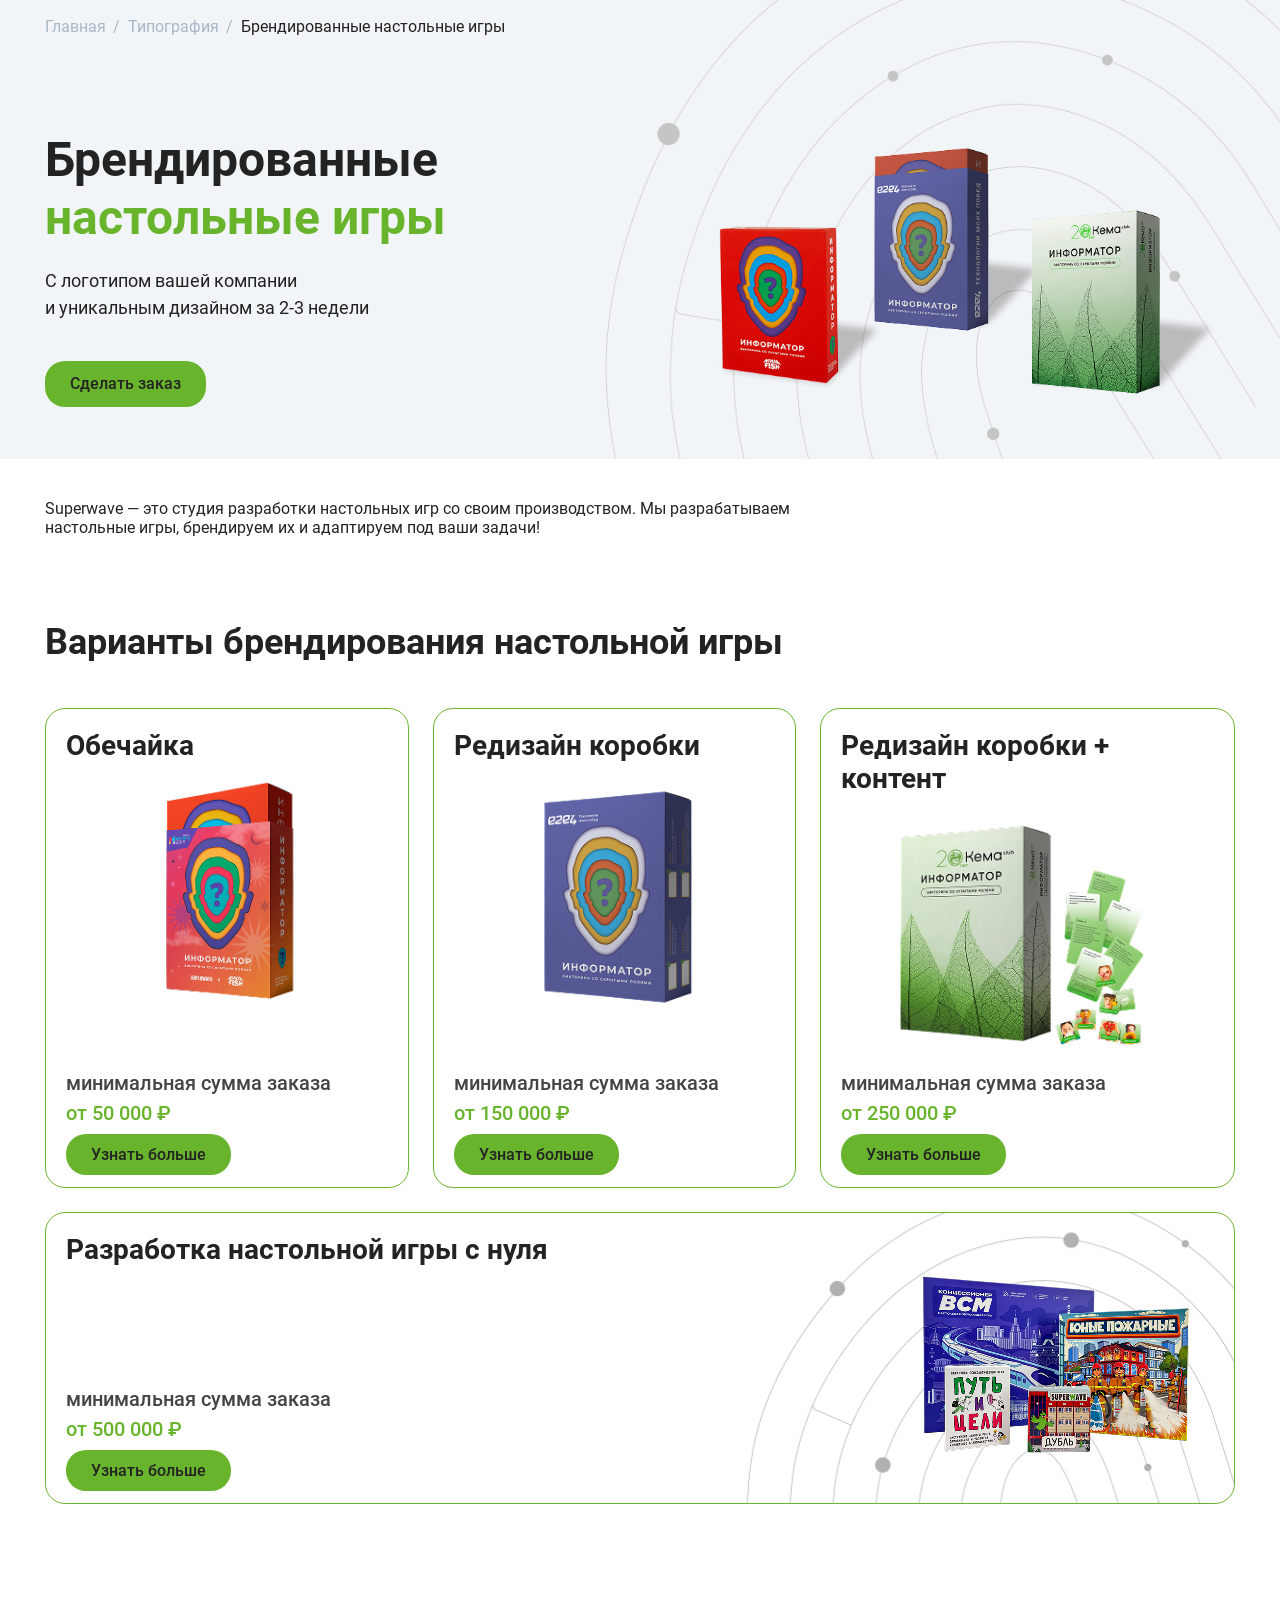
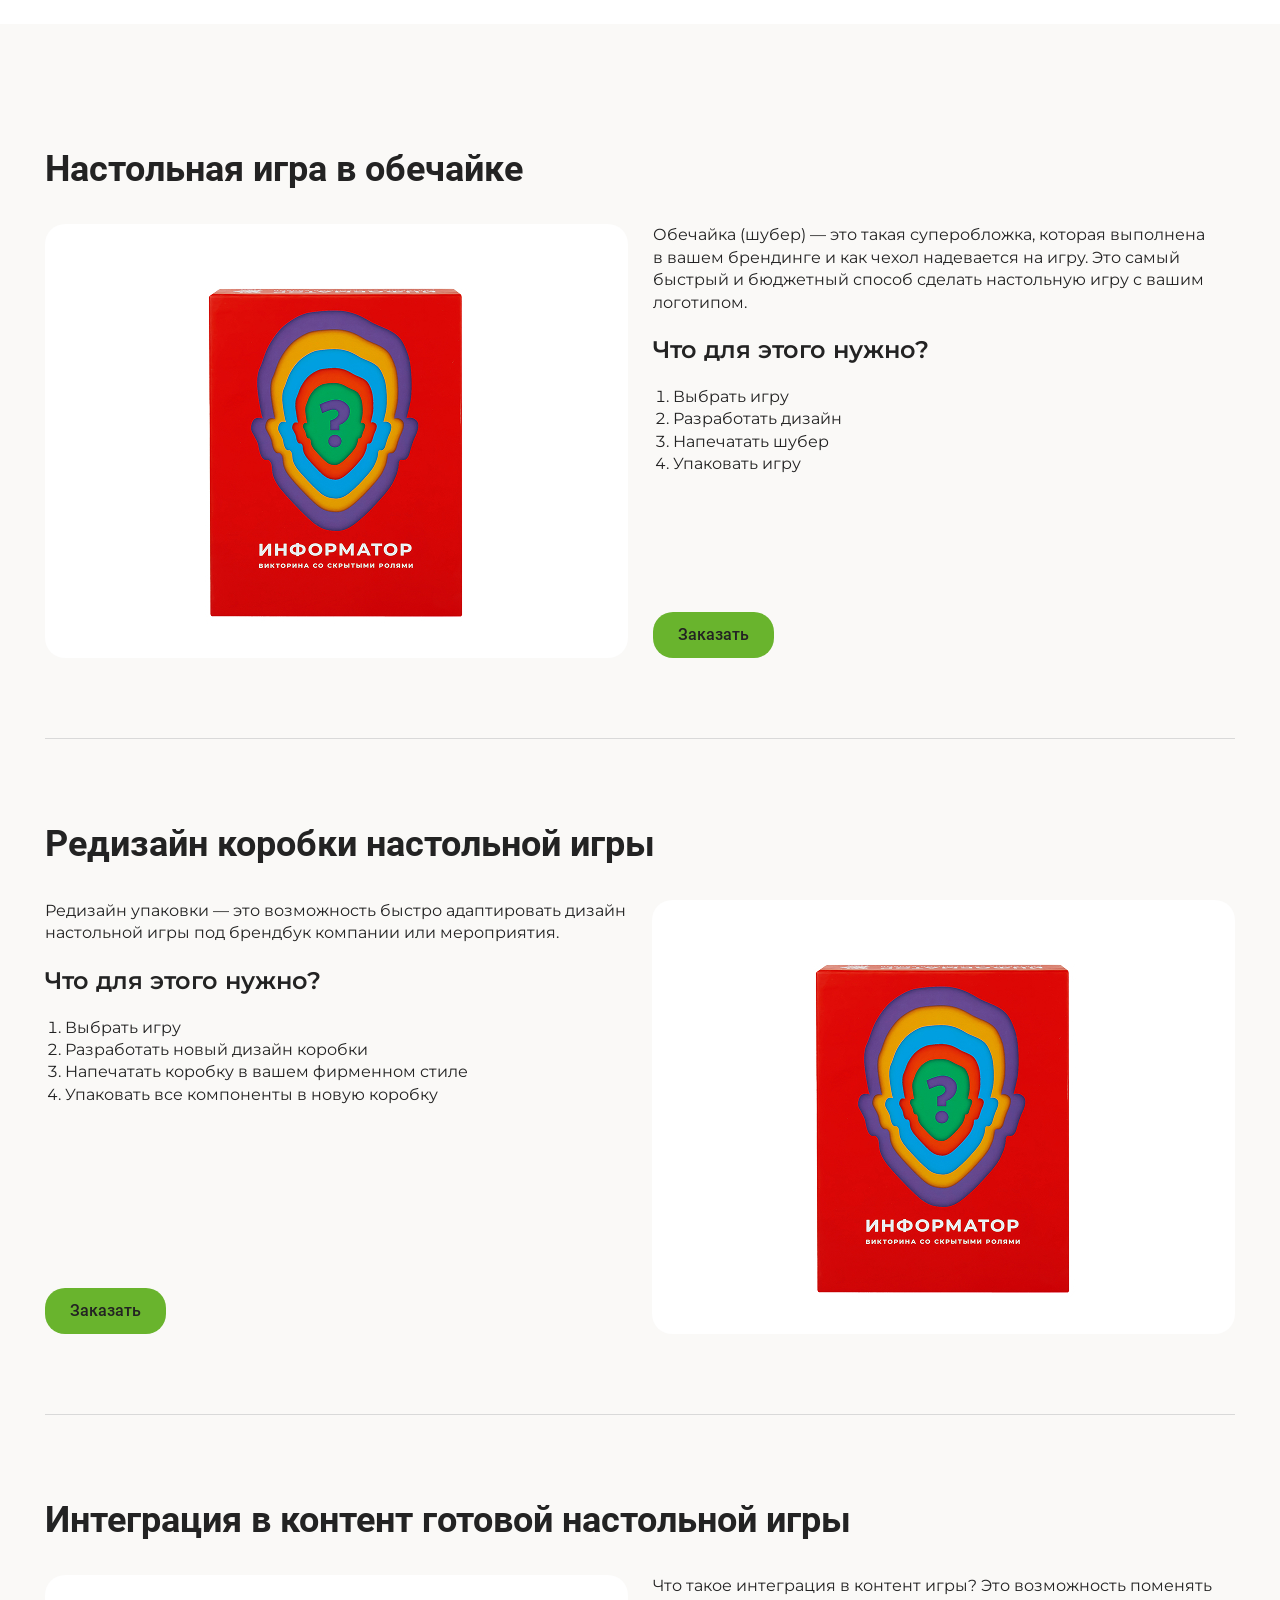
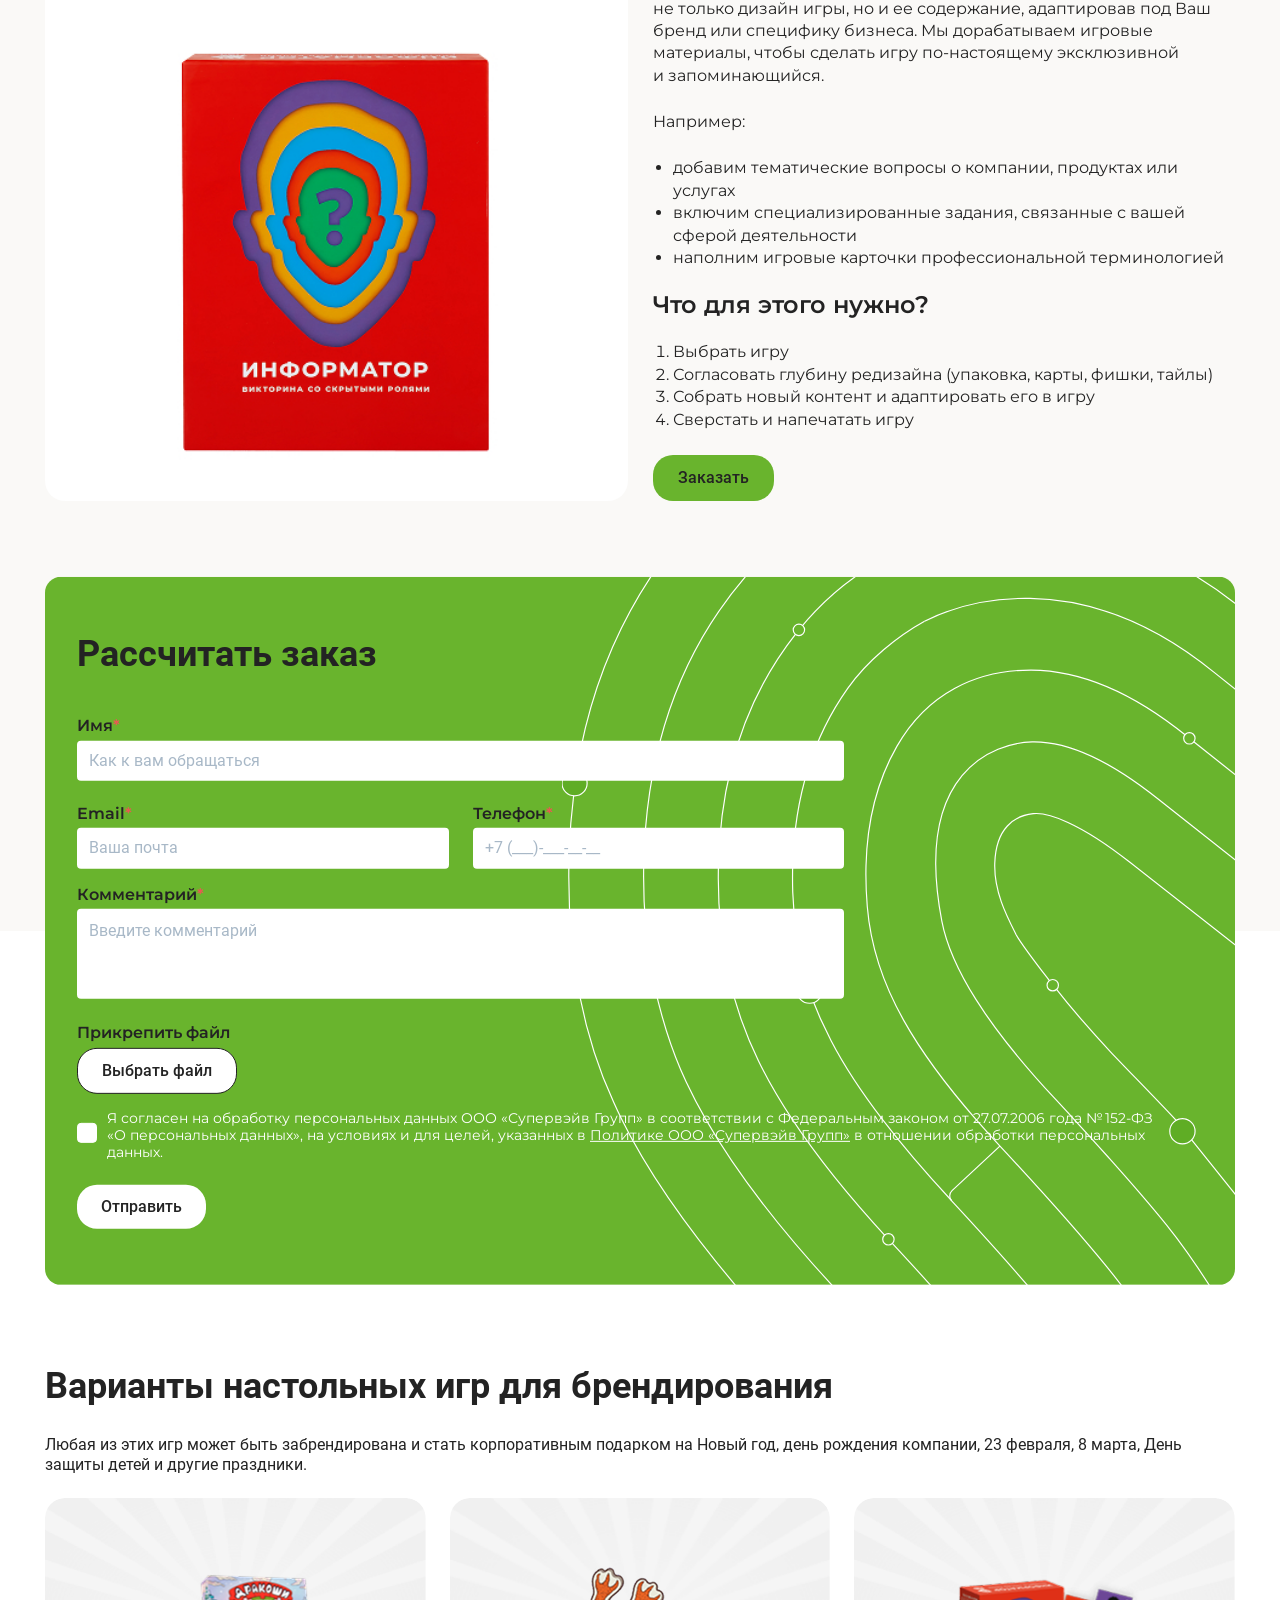
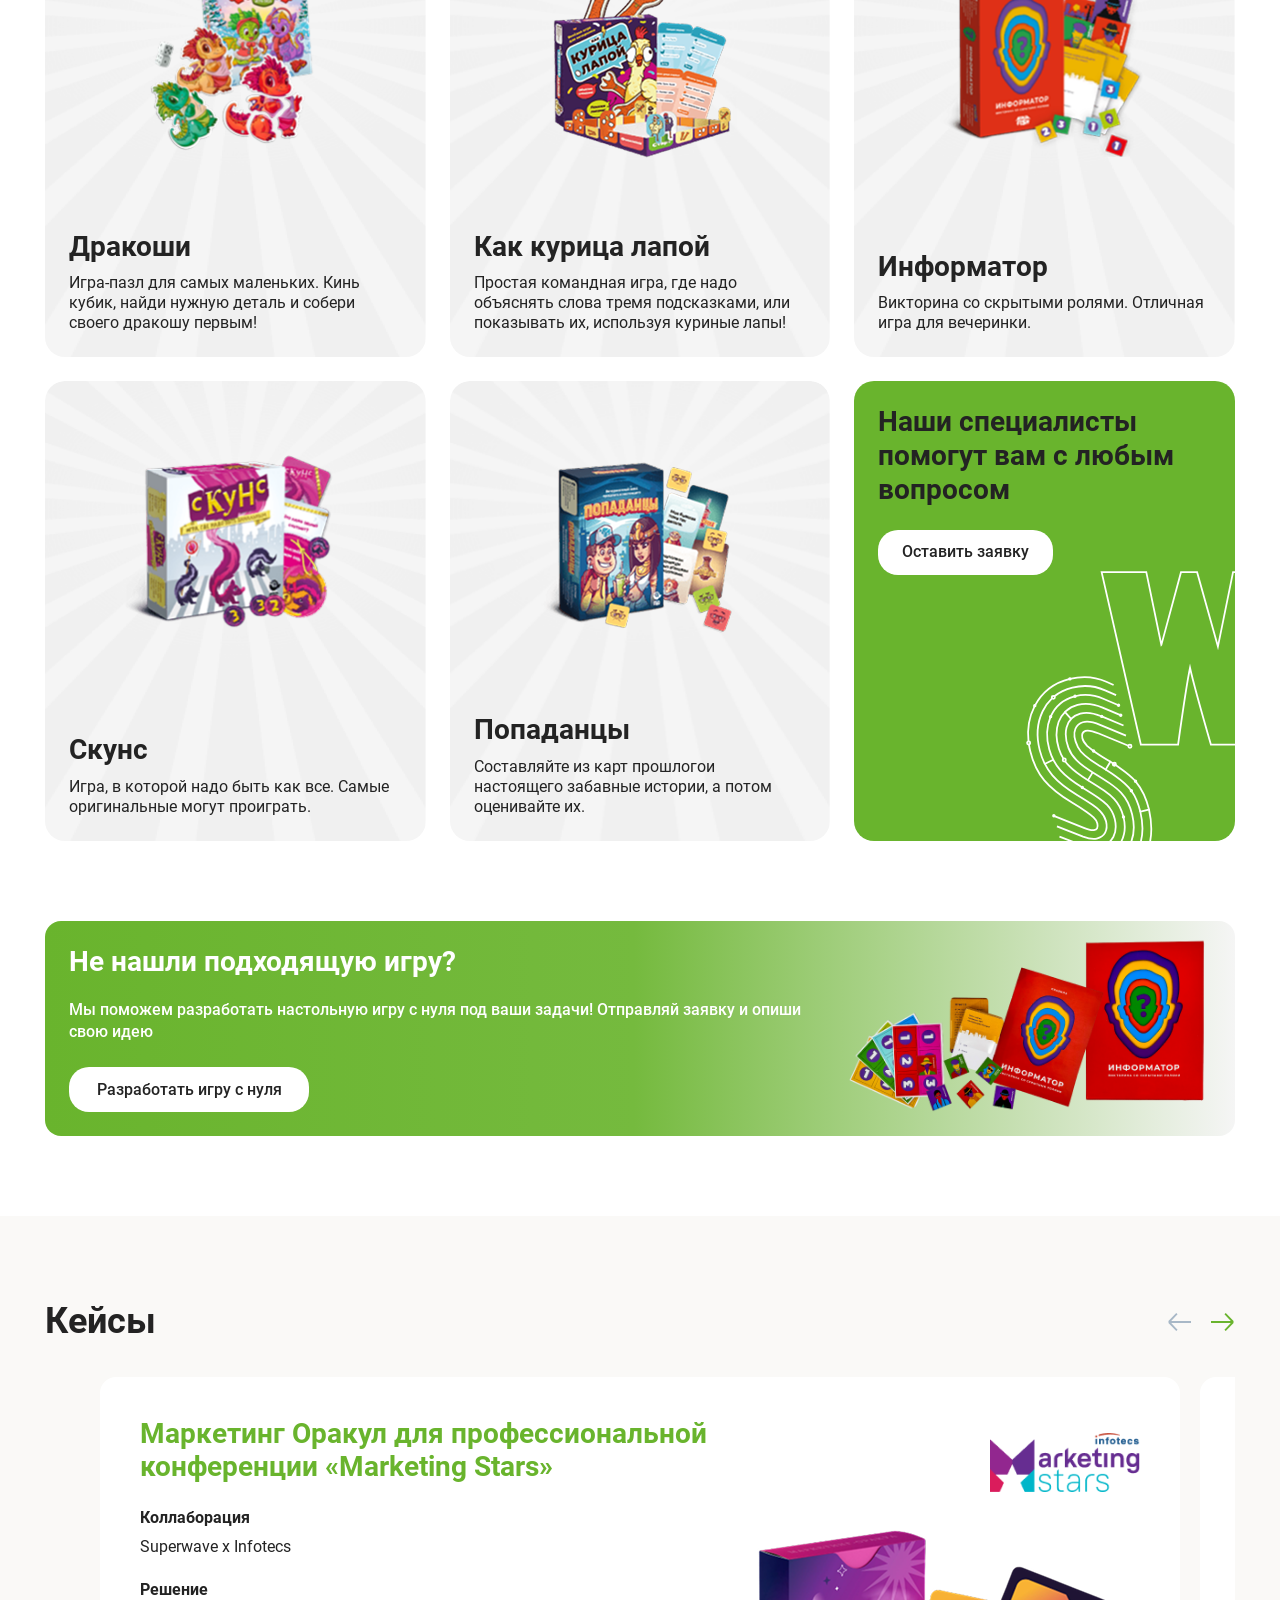
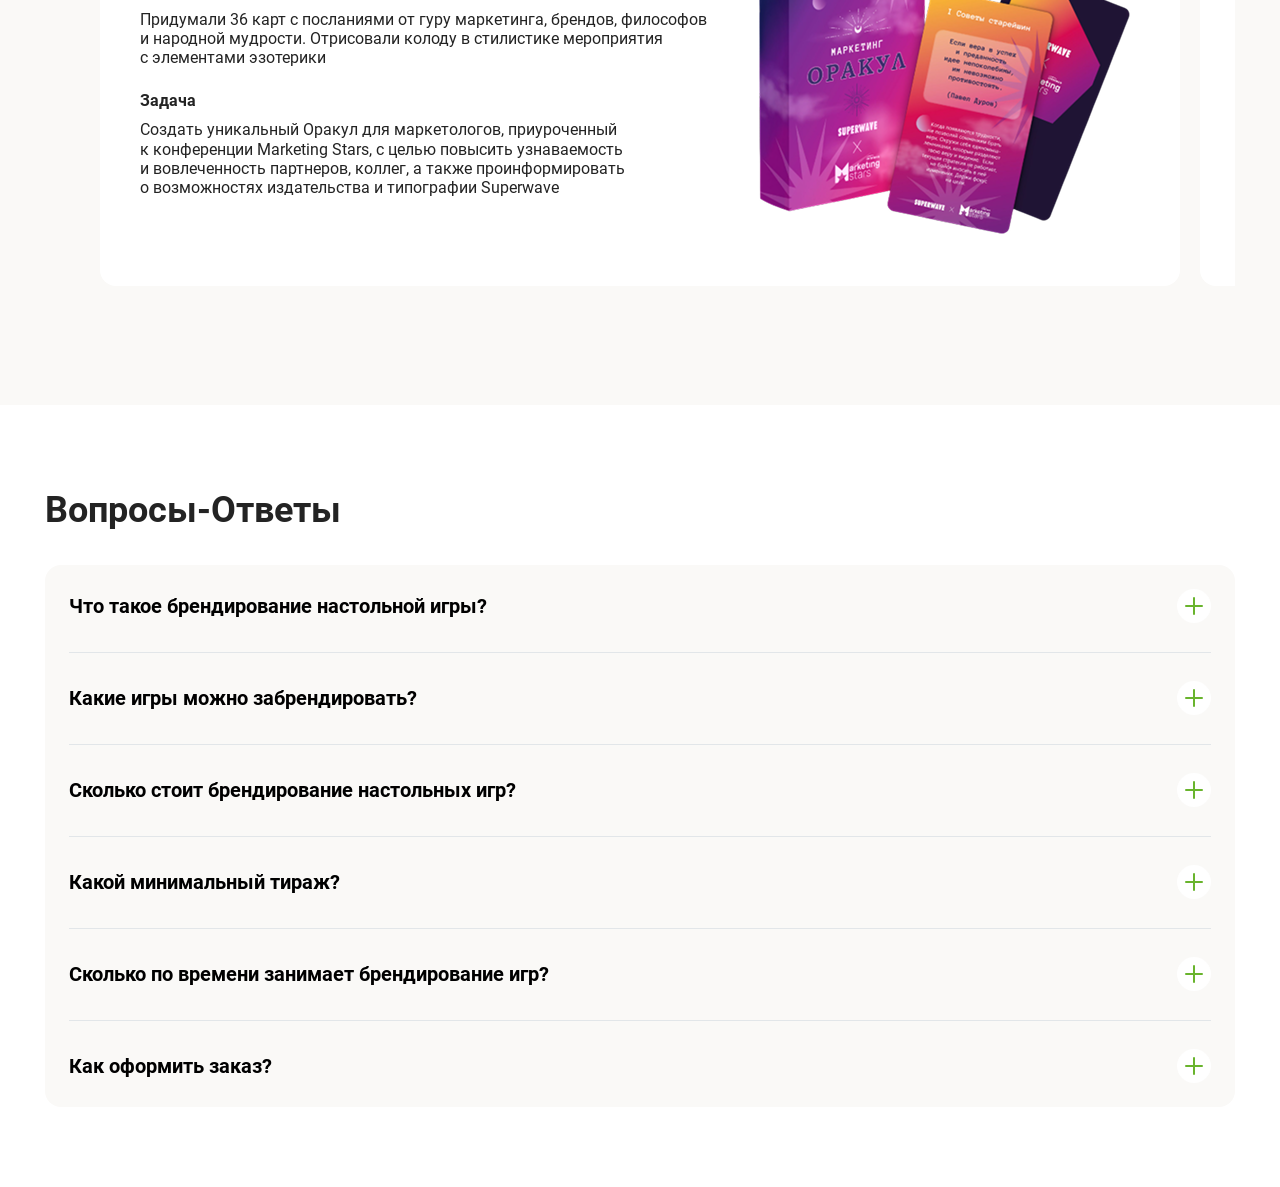
==== commit 65e1f5e4: "Add files via upload" ====
--- a/detail.html
+++ b/detail.html
@@ -1,2 +1,2 @@
 <!DOCTYPE html><html lang="ru" class="page"><head><meta charset="UTF-8"><meta name="viewport" content="width=device-width,initial-scale=1"><link rel="shortcut icon" href="favicon.ico" type="image/x-icon"><meta http-equiv="X-UA-Compatible" content="ie=edge"><meta name="theme-color" content="#111111"><title></title><link rel="preload" href="fonts/Roboto-Regular.woff2" as="font" type="font/woff2" crossorigin><link rel="stylesheet" href="css/vendor.css"><link rel="stylesheet" href="css/main.css"><!-- <link rel="stylesheet" href="https://superwave.ru/web/css/service/custom.css">
-  <link rel="stylesheet" href="https://superwave.ru/web/css/service/main.css"> --><script defer="defer" src="js/main.js"></script></head><body class="page__body"><main class="main"><section class="detail-page head-page"><div class="container"><div class="detail-page__breadcrumbs head-page__breadcrumbs breadcrumbs breadcrumbs--light"><ul class="breadcrumbs__list"><li class="breadcrumbs__item"><a class="breadcrumbs__link" href="index.html">Главная</a></li><li class="breadcrumbs__item"><a class="breadcrumbs__link" href="#">Типография</a></li><li class="breadcrumbs__item breadcrumbs__item--active"><span>Брендированные настольные игры</span></li></ul></div><div class="head-page__wrapper"><div class="head-page__content head-page__content--no-decor"><h1 class="head-page__title">Брендированные<br><span class="head-page__title-accent head-page__title-accent--lower">настольные игры</span></h1><p class="head-page__text">С логотипом вашей компании<br>и уникальным дизайном за 2-3 недели</p><button class="head-page__btn button-primary">Сделать заказ</button></div><img class="head-page__img" src="img/detail/hero-img.png" alt="Pic"></div></div></section><section class="detail-page__text-block text-block"><div class="container"><div class="text-block__text">Superwave — это студия разработки настольных игр со своим производством. Мы разрабатываем настольные игры, брендируем их и адаптируем под ваши задачи!</div></div></section><section class="detail-page__variants"><div class="container"><h2 class="detail-page__variants-title section-title">Варианты брендирования настольной игры</h2><ul class="detail-page__variants-list"><div class="detail-page__variants-list-wrap"><li class="detail-page__variants-item"><h3 class="detail-page__variants-item-title">Обечайка</h3><img class="detail-page__variants-img" src="img/variants/5.png" alt="Картинка"><div class="detail-page__variants-inner"><p class="detail-page__variants-text">минимальная сумма заказа</p><span class="detail-page__variants-num">от 50 000 ₽</span> <button class="detail-page__variants-button button-primary">Узнать больше</button></div></li><li class="detail-page__variants-item"><h3 class="detail-page__variants-item-title">Редизайн коробки</h3><img class="detail-page__variants-img" src="img/variants/6.png" alt="Картинка"><div class="detail-page__variants-inner"><p class="detail-page__variants-text">минимальная сумма заказа</p><span class="detail-page__variants-num">от 150 000 ₽</span> <button class="detail-page__variants-button button-primary">Узнать больше</button></div></li><li class="detail-page__variants-item"><h3 class="detail-page__variants-item-title">Редизайн коробки + контент</h3><img class="detail-page__variants-img" src="img/variants/7.png" alt="Картинка"><div class="detail-page__variants-inner"><p class="detail-page__variants-text">минимальная сумма заказа</p><span class="detail-page__variants-num">от 250 000 ₽</span> <button class="detail-page__variants-button button-primary">Узнать больше</button></div></li></div><li class="detail-page__variants-item detail-page__variants-item--large"><div class="detail-page__variants-item-left"><h3 class="detail-page__variants-item-title">Разработка настольной игры с нуля</h3><img class="detail-page__variants-img-mobile" src="img/variants/8.png" alt="Картинка"><div class="detail-page__variants-item-left-footer"><p class="detail-page__variants-text">минимальная сумма заказа</p><span class="detail-page__variants-num">от 500 000 ₽</span> <button class="detail-page__variants-button button-primary">Узнать больше</button></div></div><img class="detail-page__variants-img" src="img/variants/8.png" alt="Картинка"></li></ul></div></section><div class="detail-page__section-container"><div class="container"><div class="detail-page__wrapper"><section class="detail-page__info"><ul class="detail-page__info-list"><li class="detail-page__info-item"><h2 class="detail-page__info-item-title section-title">Настольная игра в обечайке</h2><div class="detail-page__info-item-inner"><img class="detail-page__info-item-img" src="img/detail/info/1.jpg" alt="Pic"><div class="detail-page__info-item-content"><div class="detail-page__info-item-content-inner"><p>Обечайка (шубер) — это такая суперобложка, которая выполнена в вашем брендинге и как чехол надевается на игру. Это самый быстрый и бюджетный способ сделать настольную игру с вашим логотипом.</p><h4 class="detail-page__info-item-question">Что для этого нужно?</h4><ol><li>Выбрать игру</li><li>Разработать дизайн</li><li>Напечатать шубер</li><li>Упаковать игру</li></ol></div><button class="detail-page__info-item-btn button-primary">Заказать</button></div></div></li><li class="detail-page__info-item"><h2 class="detail-page__info-item-title section-title">Редизайн коробки настольной игры</h2><div class="detail-page__info-item-inner"><div class="detail-page__info-item-content"><div class="detail-page__info-item-content-inner"><p>Редизайн упаковки — это возможность быстро адаптировать дизайн настольной игры под брендбук компании или мероприятия.</p><h4 class="detail-page__info-item-question">Что для этого нужно?</h4><ol><li>Выбрать игру</li><li>Разработать новый дизайн коробки</li><li>Напечатать коробку в вашем фирменном стиле</li><li>Упаковать все компоненты в новую коробку</li></ol></div><button class="detail-page__info-item-btn button-primary">Заказать</button></div><img class="detail-page__info-item-img" src="img/detail/info/3.jpg" alt="Pic"></div></li><li class="detail-page__info-item"><h2 class="detail-page__info-item-title section-title">Интеграция в контент готовой настольной игры</h2><div class="detail-page__info-item-inner"><img class="detail-page__info-item-img" src="img/detail/info/1.jpg" alt="Pic"><div class="detail-page__info-item-content"><div class="detail-page__info-item-content-inner"><p>Что такое интеграция в контент игры? Это возможность поменять не только дизайн игры, но и ее содержание, адаптировав под Ваш бренд или специфику бизнеса. Мы дорабатываем игровые материалы, чтобы сделать игру по-настоящему эксклюзивной и запоминающийся.</p><p>Например:</p><ul><li>добавим тематические вопросы о компании, продуктах или услугах</li><li>включим специализированные задания, связанные с вашей сферой деятельности</li><li>наполним игровые карточки профессиональной терминологией</li></ul><h4 class="detail-page__info-item-question">Что для этого нужно?</h4><ol><li>Выбрать игру</li><li>Согласовать глубину редизайна (упаковка, карты, фишки, тайлы)</li><li>Собрать новый контент и адаптировать его в игру</li><li>Сверстать и напечатать игру</li></ol></div><button class="detail-page__info-item-btn button-primary">Заказать</button></div></div></li></ul></section><div class="detail-page__form application-form" id="taros-page__form"><div class="application-form__wrapper"><div class="application-form__left"><h2 class="application-form__title">Рассчитать заказ</h2></div><form class="form" id="choose-application-form" name="application-form" action="#" novalidate="novalidate"><div class="form__inner"><label class="form__label form__label--name" for="name"><span class="form__label-name">Имя<span>*</span></span> <input name="ServiceForm[name]" class="form__input input-name" autocomplete="off" type="text" id="name" placeholder="Как к вам обращаться" data-validate-field="name"></label><div class="form__block"><label class="form__label" for="mail"><span class="form__label-name">Email<span>*</span></span> <input name="ServiceForm[email]" class="form__input input-mail" autocomplete="off" type="email" id="mail" placeholder="Ваша почта" data-validate-field="mail"></label> <label class="form__label" for="phone"><span class="form__label-name">Телефон<span>*</span></span> <input name="ServiceForm[phone]" class="form__input input-tel" type="tel" id="phone" data-validate-field="phone" inputmode="text" placeholder="+7 (___)-___-__-__"></label></div><label class="form__label form__label--textarea" for="textarea"><span class="form__label-name">Комментарий<span>*</span></span> <textarea name="ServiceForm[message]" class="form__textarea input-textarea" id="textarea" data-validate-field="textarea" placeholder="Введите комментарий"></textarea></label><div class="form__file-upload file-upload"><input class="file-upload__input" type="file" id="file-input"> <label class="file-upload__label" for="file-input"><span class="file-upload__text">Прикрепить файл</span> <button class="file-upload__btn button-white">Выбрать файл</button></label></div></div><div class="form__checkbox form__checkbox--hidden"><label class="form__label custom-checkbox"><input class="custom-checkbox__input input-checkbox visually-hidden" type="checkbox" data-validate-field="checkbox"> <span class="custom-checkbox__span"></span></label><p class="form__checkbox-text">Я согласен на обработку персональных данных ООО «Супервэйв Групп» в соответствии с Федеральным законом от 27.07.2006 года № 152-ФЗ «О персональных данных», на условиях и для целей, указанных в <a class="form__text-link" href="#">Политике ООО «Супервэйв Групп»</a> в отношении обработки персональных данных.</p></div><p class="form__policy-text">Нажимая кнопку «Отправить» вы даете согласие на обработку персональных данных и соглашаетесь с <a class="form__text-link" href="#">политикой конфиденциальности</a></p><button class="form__button button-white">Отправить</button></form></div></div></div></div></div><section class="detail-page__table-games"><div class="container"><h2 class="detail-page__table-games-title section-title">Варианты настольных игр для брендирования</h2><p class="detail-page__table-games-text">Любая из этих игр может быть забрендирована и стать корпоративным подарком на Новый год, день рождения компании, 23 февраля, 8 марта, День защиты детей и другие праздники.</p><div class="detail-page__table-games-swiper swiper"><ul class="detail-page__table-games-list swiper-wrapper"><li class="detail-page__table-games-item swiper-slide"><img class="detail-page__table-games-item-img" src="img/variants/9.png" alt="pic"><div class="detail-page__table-games-inner"><h4 class="detail-page__table-games-item-name">Дракоши</h4><p class="detail-page__table-games-item-text">Игра-пазл для самых маленьких. Кинь кубик, найди нужную деталь и собери своего дракошу первым!</p></div></li><li class="detail-page__table-games-item swiper-slide"><img class="detail-page__table-games-item-img" src="img/variants/10.png" alt="pic"><div class="detail-page__table-games-inner"><h4 class="detail-page__table-games-item-name">Как курица лапой</h4><p class="detail-page__table-games-item-text">Простая командная игра, где надо объяснять слова тремя подсказками, или показывать их, используя куриные лапы!</p></div></li><li class="detail-page__table-games-item swiper-slide"><img class="detail-page__table-games-item-img" src="img/variants/11.png" alt="pic"><div class="detail-page__table-games-inner"><h4 class="detail-page__table-games-item-name">Информатор</h4><p class="detail-page__table-games-item-text">Викторина со скрытыми ролями. Отличная игра для вечеринки.</p></div></li><li class="detail-page__table-games-item swiper-slide"><img class="detail-page__table-games-item-img" src="img/variants/12.png" alt="pic"><div class="detail-page__table-games-inner"><h4 class="detail-page__table-games-item-name">Скунс</h4><p class="detail-page__table-games-item-text">Игра, в которой надо быть как все. Самые оригинальные могут проиграть.</p></div></li><li class="detail-page__table-games-item swiper-slide"><img class="detail-page__table-games-item-img" src="img/variants/13.png" alt="pic"><div class="detail-page__table-games-inner"><h4 class="detail-page__table-games-item-name">Попаданцы</h4><p class="detail-page__table-games-item-text">Составляйте из карт прошлогои настоящего забавные истории, а потом оценивайте их.</p></div></li><li class="detail-page__table-games-item detail-page__table-games-item--green swiper-slide"><h4 class="detail-page__table-games-item-name">Наши специалисты помогут вам с любым вопросом</h4><button class="detail-page__table-games-item-btn button-white">Оставить заявку</button></li></ul><div class="detail-page__table-progressbar slider-pagination"></div></div><div class="detail-page__technical-solutions technical-solutions"><div class="technical-solutions__card"><div class="technical-solutions__content"><h3 class="technical-solutions__card-title">Не нашли подходящую игру?</h3><p class="technical-solutions__text">Мы поможем разработать настольную игру с нуля под ваши задачи! Отправляй заявку и опиши свою идею</p><a class="technical-solutions__btn" href="#" download="Технические требования к файлам">Разработать игру с нуля</a></div><div class="technical-solutions__img-wrap"><img class="technical-solutions__img" src="img/technical-solutions/2.png" alt="Картинка"></div></div></div></div></section><section class="detail-page__cases cases"><div class="container"><div class="cases__head"><h2 class="cases__title section-title">Кейсы</h2><div class="cases__slider-controls-btns"><button class="cases__slider-controls-prev slider-control slider-control--prev swiper-button-disabled" aria-label="Назад" disabled=""><svg width="26" height="20" viewBox="0 0 26 20" fill="none" xmlns="http://www.w3.org/2000/svg"><path d="M0 10H24M24 10L15.2727 1M24 10L15.2727 19" stroke="#69B42D" stroke-width="2"></path></svg></button> <button class="cases__slider-controls-next slider-control" aria-label="Назад"><svg width="26" height="20" viewBox="0 0 26 20" fill="none" xmlns="http://www.w3.org/2000/svg"><path d="M0 10H24M24 10L15.2727 1M24 10L15.2727 19" stroke="#69B42D" stroke-width="2"></path></svg></button></div></div><div class="cases__wrapper swiper"><ul class="cases__slider swiper-wrapper"><li class="cases__item swiper-slide"><div class="cases__item-head"><h3 class="cases__item-title">Маркетинг Оракул для профессиональной<br>конференции «Marketing Stars»</h3><img class="cases__item-img" src="img/detail/case1.png" alt="Картинка"></div><div class="cases__item-wrapper"><div class="cases__item-left"><h4 class="cases__item-subtitle">Коллаборация</h4><p class="cases__item-text">Superwave x Infotecs</p><h4 class="cases__item-subtitle">Решение</h4><p class="cases__item-text">Придумали 36 карт с посланиями от гуру маркетинга, брендов, философов и народной мудрости. Отрисовали колоду в стилистике мероприятия с элементами эзотерики</p><h4 class="cases__item-subtitle">Задача</h4><p class="cases__item-text">Создать уникальный Оракул для маркетологов, приуроченный к конференции Marketing Stars, с целью повысить узнаваемость и вовлеченность партнеров, коллег, а также проинформировать о возможностях издательства и типографии Superwave</p></div><img class="cases__item-img-content" src="img/detail/case.png" alt="Картинка"></div></li><li class="cases__item swiper-slide"><div class="cases__item-head"><h3 class="cases__item-title">Предоставление оргтехники и сервисов по ее обслуживанию для ЧМ по футболу FIFA™ 2018</h3><img class="cases__item-img" src="img/cases/fifa.png" alt="Картинка"></div><h4 class="cases__item-subtitle">Клиент</h4><p class="cases__item-text">АНО «Оргкомитет „Россия-2018“</p><h4 class="cases__item-subtitle">Цель</h4><p class="cases__item-text">Предоставление оргтехники и необходимого оборудования с техническим сопровождением на 12 площадках предварительной жеребьевки Чемпионата мира по футболу FIFA™ 2018 для АНО «Оргкомитет „Россия-2018“ .</p><h4 class="cases__item-subtitle">Основные задачи и результаты проекта</h4><ul class="cases__list"><li class="cases__list-item">Поставка, инсталляция оборудования и мониторинг его работоспособности;</li><li class="cases__list-item">Обеспечение поддержки сервисных инженеров во время мероприятия;</li><li class="cases__list-item">Организация изготовления печатных материалов мероприятия во время его проведения в условиях жестких временных и технических ограничений.</li></ul><h4 class="cases__item-subtitle">По результатам проекта работы «Супервэйв групп» была отмечена благодарственным письмом со стороны АНО «Оргкомитет „Россия-2018“.</h4></li><li class="cases__item swiper-slide"><div class="cases__item-head"><h3 class="cases__item-title">Оказание комплексных услуг по защищенной печати</h3></div><h4 class="cases__item-subtitle">Клиент</h4><p class="cases__item-text">Федеральная торговая компания</p><h4 class="cases__item-subtitle">Цель</h4><p class="cases__item-text">Предоставление услуги защищенной и распределённой печати для нескольких офисов и складов в Москве и Санкт-Петербурге.</p><h4 class="cases__item-subtitle">Основные задачи и результаты проекта</h4><ul class="cases__list"><li class="cases__list-item">Поставка, монтаж и пуско-наладка оборудования и программного обеспечения;</li><li class="cases__list-item">Создание системы защищенной и распределённой печати;</li><li class="cases__list-item">Обеспечение оптимизации затрат на сервис печати;</li><li class="cases__list-item">Обеспечение бесперебойной работы системы.</li></ul></li></ul></div><div class="cases__progressbar slider-pagination"></div></div></section><section class="detail-page__questions questions"><div class="container"><h2 class="questions__title section-title">Вопросы-Ответы</h2><ul class="questions__accordion accordion"><li class="accordion__item"><button class="accordion__btn"><span class="accordion__name">Какой минимальный тираж?</span><div class="accordion__decor"></div></button><div class="accordion__content text"><p>Наша типография работает с тиражами от 500 единиц продукции или при минимальной сумме заказа 250 000 рублей (включая разработку, печать и комплектацию «под ключ»).</p></div></li><li class="accordion__item"><button class="accordion__btn"><span class="accordion__name">Какие сроки выполнения заказа?</span><div class="accordion__decor"></div></button><div class="accordion__content text"><p>Сроки выполнения заказа зависят от нескольких факторов: материалы и комплектация, тираж и загруженность производства на момент, когда клиент уже согласовал макеты в печать и внес предоплату. Мы работаем по плановому графику, поэтому если Вам нужно напечатать заказ за 1-2 дня, Вам лучше обратиться в другие типографии.</p></div></li><li class="accordion__item"><button class="accordion__btn"><span class="accordion__name">Как сделать заказ?</span><div class="accordion__decor"></div></button><div class="accordion__content text"><p>Вы присылаете нам запрос на расчёт, в котором описываете информацию об интересующей вас продукции с указанием формата, материала, цветности печати и прочих технических характеристик, а также указываете тираж. Чтобы получить дополнительную информацию, <a href="#typography-page__form">оставьте заявку</a>, и мы свяжемся с Вами</p></div></li><li class="accordion__item"><button class="accordion__btn"><span class="accordion__name">Где найти цены на услуги печати?</span><div class="accordion__decor"></div></button><div class="accordion__content text"><p>У нас нет единого прайслиста, так как каждый заказ рассчитывается в индивидуальном порядке. Конечная цена зависит от нескольких факторов: материала, комплектации и тиража. Чтобы получить дополнительную информацию, <a href="#typography-page__form">оставьте заявку</a>, и мы свяжемся с Вами</p></div></li><li class="accordion__item"><button class="accordion__btn"><span class="accordion__name">Как подготовить документ к печати?</span><div class="accordion__decor"></div></button><div class="accordion__content text"><p>Подробную инструкцию о том, как подготовить документ к печати можно найти <a href="#technical-solutions">здесь</a>.</p></div></li><li class="accordion__item"><button class="accordion__btn"><span class="accordion__name">Какие варианты доставки?</span><div class="accordion__decor"></div></button><div class="accordion__content text"><p>Доставка продукции осуществляется по всей территории России. Её стоимость зависит от адреса доставки, объема продукции и необходимости в разгрузке товара. Мы можем организовать доставку по Ленинградской и Московской области своим транспортом. Если доставка нужна по другим адресам, то мы доставляем той транспортной компанией, которую выбирает клиент.<br>Самовывоз осуществляется бесплатно.</p></div></li><li class="accordion__item"><button class="accordion__btn"><span class="accordion__name">Можно ли сделать отгрузку товара сразу на маркетплейс?</span><div class="accordion__decor"></div></button><div class="accordion__content text"><p>Да, вы сразу можете производить крупную партию товара, чтобы избежать повторного производства и сэкономить время. После производства мы можем хранить Вашу продукцию на нашем складе за небольшую плату, и по мере необходимости отгружать её согласно требованиям маркетплейсов — Ozon, WB, Яндекс Маркет. Хранение на нашем складе стоит в разы дешевле, чем хранение на складе маркетплейсов.</p></div></li></ul></div></section></main></body></html>+  <link rel="stylesheet" href="https://superwave.ru/web/css/service/main.css"> --><script defer="defer" src="js/main.js"></script></head><body class="page__body"><main class="main"><section class="detail-page head-page"><div class="container"><div class="detail-page__breadcrumbs head-page__breadcrumbs breadcrumbs breadcrumbs--light"><ul class="breadcrumbs__list"><li class="breadcrumbs__item"><a class="breadcrumbs__link" href="index.html">Главная</a></li><li class="breadcrumbs__item"><a class="breadcrumbs__link" href="#">Типография</a></li><li class="breadcrumbs__item breadcrumbs__item--active"><span>Брендированные настольные игры</span></li></ul></div><div class="head-page__wrapper"><div class="head-page__content head-page__content--no-decor"><h1 class="head-page__title">Брендированные<br><span class="head-page__title-accent head-page__title-accent--lower">настольные игры</span></h1><p class="head-page__text">С логотипом вашей компании<br>и уникальным дизайном за 2-3 недели</p><button class="head-page__btn button-primary">Сделать заказ</button></div><img class="head-page__img" src="img/detail/hero-img.png" alt="Pic"></div></div></section><section class="detail-page__text-block text-block"><div class="container"><div class="text-block__text">Superwave — это студия разработки настольных игр со своим производством. Мы разрабатываем настольные игры, брендируем их и адаптируем под ваши задачи!</div></div></section><section class="detail-page__variants"><div class="container"><h2 class="detail-page__variants-title section-title">Варианты брендирования настольной игры</h2><ul class="detail-page__variants-list"><div class="detail-page__variants-list-wrap"><li class="detail-page__variants-item"><h3 class="detail-page__variants-item-title">Обечайка</h3><img class="detail-page__variants-img" src="img/variants/5.png" alt="Картинка"><div class="detail-page__variants-inner"><p class="detail-page__variants-text">минимальная сумма заказа</p><span class="detail-page__variants-num">от 50 000 ₽</span> <a class="detail-page__variants-button button-primary" href="#table-games">Узнать больше</a></div></li><li class="detail-page__variants-item"><h3 class="detail-page__variants-item-title">Редизайн коробки</h3><img class="detail-page__variants-img" src="img/variants/6.png" alt="Картинка"><div class="detail-page__variants-inner"><p class="detail-page__variants-text">минимальная сумма заказа</p><span class="detail-page__variants-num">от 150 000 ₽</span> <a class="detail-page__variants-button button-primary" href="#table-games">Узнать больше</a></div></li><li class="detail-page__variants-item"><h3 class="detail-page__variants-item-title">Редизайн коробки + контент</h3><img class="detail-page__variants-img" src="img/variants/7.png" alt="Картинка"><div class="detail-page__variants-inner"><p class="detail-page__variants-text">минимальная сумма заказа</p><span class="detail-page__variants-num">от 250 000 ₽</span> <a class="detail-page__variants-button button-primary" href="#table-games">Узнать больше</a></div></li></div><li class="detail-page__variants-item detail-page__variants-item--large"><div class="detail-page__variants-item-left"><h3 class="detail-page__variants-item-title">Разработка настольной игры с нуля</h3><img class="detail-page__variants-img-mobile" src="img/variants/8.png" alt="Картинка"><div class="detail-page__variants-item-left-footer"><p class="detail-page__variants-text">минимальная сумма заказа</p><span class="detail-page__variants-num">от 500 000 ₽</span> <a class="detail-page__variants-button button-primary" href="#table-games">Узнать больше</a></div></div><img class="detail-page__variants-img" src="img/variants/8.png" alt="Картинка"></li></ul></div></section><div class="detail-page__section-container"><div class="container"><div class="detail-page__wrapper"><section class="detail-page__info"><ul class="detail-page__info-list"><li class="detail-page__info-item"><h2 class="detail-page__info-item-title section-title" id="table-games">Настольная игра в обечайке</h2><div class="detail-page__info-item-inner"><img class="detail-page__info-item-img" src="img/detail/info/1.jpg" alt="Pic"><div class="detail-page__info-item-content"><div class="detail-page__info-item-content-inner"><p>Обечайка (шубер) — это такая суперобложка, которая выполнена в вашем брендинге и как чехол надевается на игру. Это самый быстрый и бюджетный способ сделать настольную игру с вашим логотипом.</p><h4 class="detail-page__info-item-question">Что для этого нужно?</h4><ol><li>Выбрать игру</li><li>Разработать дизайн</li><li>Напечатать шубер</li><li>Упаковать игру</li></ol></div><a class="detail-page__info-item-btn button-primary" href="#form">Заказать</a></div></div></li><li class="detail-page__info-item"><h2 class="detail-page__info-item-title section-title">Редизайн коробки настольной игры</h2><div class="detail-page__info-item-inner"><div class="detail-page__info-item-content"><div class="detail-page__info-item-content-inner"><p>Редизайн упаковки — это возможность быстро адаптировать дизайн настольной игры под брендбук компании или мероприятия.</p><h4 class="detail-page__info-item-question">Что для этого нужно?</h4><ol><li>Выбрать игру</li><li>Разработать новый дизайн коробки</li><li>Напечатать коробку в вашем фирменном стиле</li><li>Упаковать все компоненты в новую коробку</li></ol></div><a class="detail-page__info-item-btn button-primary" href="#form">Заказать</a></div><img class="detail-page__info-item-img" src="img/detail/info/3.jpg" alt="Pic"></div></li><li class="detail-page__info-item"><h2 class="detail-page__info-item-title section-title">Интеграция в контент готовой настольной игры</h2><div class="detail-page__info-item-inner"><img class="detail-page__info-item-img" src="img/detail/info/1.jpg" alt="Pic"><div class="detail-page__info-item-content"><div class="detail-page__info-item-content-inner"><p>Что такое интеграция в контент игры? Это возможность поменять не только дизайн игры, но и ее содержание, адаптировав под Ваш бренд или специфику бизнеса. Мы дорабатываем игровые материалы, чтобы сделать игру по-настоящему эксклюзивной и запоминающийся.</p><p>Например:</p><ul><li>добавим тематические вопросы о компании, продуктах или услугах</li><li>включим специализированные задания, связанные с вашей сферой деятельности</li><li>наполним игровые карточки профессиональной терминологией</li></ul><h4 class="detail-page__info-item-question">Что для этого нужно?</h4><ol><li>Выбрать игру</li><li>Согласовать глубину редизайна (упаковка, карты, фишки, тайлы)</li><li>Собрать новый контент и адаптировать его в игру</li><li>Сверстать и напечатать игру</li></ol></div><a class="detail-page__info-item-btn button-primary" href="#form">Заказать</a></div></div></li></ul></section><div class="detail-page__form application-form" id="form"><div class="application-form__wrapper"><div class="application-form__left"><h2 class="application-form__title">Рассчитать заказ</h2></div><form class="form" id="choose-application-form" name="application-form" action="#" novalidate="novalidate"><div class="form__inner"><label class="form__label form__label--name" for="name"><span class="form__label-name">Имя<span>*</span></span> <input name="ServiceForm[name]" class="form__input input-name" autocomplete="off" type="text" id="name" placeholder="Как к вам обращаться" data-validate-field="name"></label><div class="form__block"><label class="form__label" for="mail"><span class="form__label-name">Email<span>*</span></span> <input name="ServiceForm[email]" class="form__input input-mail" autocomplete="off" type="email" id="mail" placeholder="Ваша почта" data-validate-field="mail"></label> <label class="form__label" for="phone"><span class="form__label-name">Телефон<span>*</span></span> <input name="ServiceForm[phone]" class="form__input input-tel" type="tel" id="phone" data-validate-field="phone" inputmode="text" placeholder="+7 (___)-___-__-__"></label></div><label class="form__label form__label--textarea" for="textarea"><span class="form__label-name">Комментарий<span>*</span></span> <textarea name="ServiceForm[message]" class="form__textarea input-textarea" id="textarea" data-validate-field="textarea" placeholder="Введите комментарий"></textarea></label><div class="form__file-upload file-upload"><input class="file-upload__input" type="file" id="file-input"> <label class="file-upload__label" for="file-input"><span class="file-upload__text">Прикрепить файл</span> <button class="file-upload__btn button-white">Выбрать файл</button></label></div></div><div class="form__checkbox form__checkbox--hidden"><label class="form__label custom-checkbox"><input class="custom-checkbox__input input-checkbox visually-hidden" type="checkbox" data-validate-field="checkbox"> <span class="custom-checkbox__span"></span></label><p class="form__checkbox-text">Я согласен на обработку персональных данных ООО «Супервэйв Групп» в соответствии с Федеральным законом от 27.07.2006 года № 152-ФЗ «О персональных данных», на условиях и для целей, указанных в <a class="form__text-link" href="#">Политике ООО «Супервэйв Групп»</a> в отношении обработки персональных данных.</p></div><p class="form__policy-text">Нажимая кнопку «Отправить» вы даете согласие на обработку персональных данных и соглашаетесь с <a class="form__text-link" href="#">политикой конфиденциальности</a></p><button class="form__button button-white">Отправить</button></form></div></div></div></div></div><section class="detail-page__table-games"><div class="container"><h2 class="detail-page__table-games-title section-title" id="games">Варианты настольных игр для брендирования</h2><p class="detail-page__table-games-text">Любая из этих игр может быть забрендирована и стать корпоративным подарком на Новый год, день рождения компании, 23 февраля, 8 марта, День защиты детей и другие праздники.</p><div class="detail-page__table-games-swiper swiper"><ul class="detail-page__table-games-list swiper-wrapper"><li class="detail-page__table-games-item swiper-slide"><img class="detail-page__table-games-item-img" src="img/variants/9.png" alt="pic"><div class="detail-page__table-games-inner"><h4 class="detail-page__table-games-item-name">Дракоши</h4><p class="detail-page__table-games-item-text">Игра-пазл для самых маленьких. Кинь кубик, найди нужную деталь и собери своего дракошу первым!</p></div></li><li class="detail-page__table-games-item swiper-slide"><img class="detail-page__table-games-item-img" src="img/variants/10.png" alt="pic"><div class="detail-page__table-games-inner"><h4 class="detail-page__table-games-item-name">Как курица лапой</h4><p class="detail-page__table-games-item-text">Простая командная игра, где надо объяснять слова тремя подсказками, или показывать их, используя куриные лапы!</p></div></li><li class="detail-page__table-games-item swiper-slide"><img class="detail-page__table-games-item-img" src="img/variants/11.png" alt="pic"><div class="detail-page__table-games-inner"><h4 class="detail-page__table-games-item-name">Информатор</h4><p class="detail-page__table-games-item-text">Викторина со скрытыми ролями. Отличная игра для вечеринки.</p></div></li><li class="detail-page__table-games-item swiper-slide"><img class="detail-page__table-games-item-img" src="img/variants/12.png" alt="pic"><div class="detail-page__table-games-inner"><h4 class="detail-page__table-games-item-name">Скунс</h4><p class="detail-page__table-games-item-text">Игра, в которой надо быть как все. Самые оригинальные могут проиграть.</p></div></li><li class="detail-page__table-games-item swiper-slide"><img class="detail-page__table-games-item-img" src="img/variants/13.png" alt="pic"><div class="detail-page__table-games-inner"><h4 class="detail-page__table-games-item-name">Попаданцы</h4><p class="detail-page__table-games-item-text">Составляйте из карт прошлогои настоящего забавные истории, а потом оценивайте их.</p></div></li><li class="detail-page__table-games-item detail-page__table-games-item--green swiper-slide"><h4 class="detail-page__table-games-item-name">Наши специалисты помогут вам с любым вопросом</h4><button class="detail-page__table-games-item-btn button-white">Оставить заявку</button></li></ul><div class="detail-page__table-progressbar slider-pagination"></div></div><div class="detail-page__technical-solutions technical-solutions"><div class="technical-solutions__card"><div class="technical-solutions__content"><h3 class="technical-solutions__card-title">Не нашли подходящую игру?</h3><p class="technical-solutions__text">Мы поможем разработать настольную игру с нуля под ваши задачи! Отправляй заявку и опиши свою идею</p><a class="technical-solutions__btn" href="#" download="Технические требования к файлам">Разработать игру с нуля</a></div><div class="technical-solutions__img-wrap"><img class="technical-solutions__img" src="img/technical-solutions/2.png" alt="Картинка"></div></div></div></div></section><section class="detail-page__cases cases"><div class="container"><div class="cases__head"><h2 class="cases__title section-title">Кейсы</h2><div class="cases__slider-controls-btns"><button class="cases__slider-controls-prev slider-control slider-control--prev swiper-button-disabled" aria-label="Назад" disabled=""><svg width="26" height="20" viewBox="0 0 26 20" fill="none" xmlns="http://www.w3.org/2000/svg"><path d="M0 10H24M24 10L15.2727 1M24 10L15.2727 19" stroke="#69B42D" stroke-width="2"></path></svg></button> <button class="cases__slider-controls-next slider-control" aria-label="Назад"><svg width="26" height="20" viewBox="0 0 26 20" fill="none" xmlns="http://www.w3.org/2000/svg"><path d="M0 10H24M24 10L15.2727 1M24 10L15.2727 19" stroke="#69B42D" stroke-width="2"></path></svg></button></div></div><div class="cases__wrapper swiper"><ul class="cases__slider swiper-wrapper"><li class="cases__item swiper-slide"><div class="cases__item-head"><h3 class="cases__item-title">Маркетинг Оракул для профессиональной<br>конференции «Marketing Stars»</h3><img class="cases__item-img" src="img/detail/case1.png" alt="Картинка"></div><div class="cases__item-wrapper"><div class="cases__item-left"><h4 class="cases__item-subtitle">Коллаборация</h4><p class="cases__item-text">Superwave x Infotecs</p><h4 class="cases__item-subtitle">Решение</h4><p class="cases__item-text">Придумали 36 карт с посланиями от гуру маркетинга, брендов, философов и народной мудрости. Отрисовали колоду в стилистике мероприятия с элементами эзотерики</p><h4 class="cases__item-subtitle">Задача</h4><p class="cases__item-text">Создать уникальный Оракул для маркетологов, приуроченный к конференции Marketing Stars, с целью повысить узнаваемость и вовлеченность партнеров, коллег, а также проинформировать о возможностях издательства и типографии Superwave</p></div><img class="cases__item-img-content" src="img/detail/case.png" alt="Картинка"></div></li><li class="cases__item swiper-slide"><div class="cases__item-head"><h3 class="cases__item-title">Предоставление оргтехники и сервисов по ее обслуживанию для ЧМ по футболу FIFA™ 2018</h3><img class="cases__item-img" src="img/cases/fifa.png" alt="Картинка"></div><h4 class="cases__item-subtitle">Клиент</h4><p class="cases__item-text">АНО «Оргкомитет „Россия-2018“</p><h4 class="cases__item-subtitle">Цель</h4><p class="cases__item-text">Предоставление оргтехники и необходимого оборудования с техническим сопровождением на 12 площадках предварительной жеребьевки Чемпионата мира по футболу FIFA™ 2018 для АНО «Оргкомитет „Россия-2018“ .</p><h4 class="cases__item-subtitle">Основные задачи и результаты проекта</h4><ul class="cases__list"><li class="cases__list-item">Поставка, инсталляция оборудования и мониторинг его работоспособности;</li><li class="cases__list-item">Обеспечение поддержки сервисных инженеров во время мероприятия;</li><li class="cases__list-item">Организация изготовления печатных материалов мероприятия во время его проведения в условиях жестких временных и технических ограничений.</li></ul><h4 class="cases__item-subtitle">По результатам проекта работы «Супервэйв групп» была отмечена благодарственным письмом со стороны АНО «Оргкомитет „Россия-2018“.</h4></li><li class="cases__item swiper-slide"><div class="cases__item-head"><h3 class="cases__item-title">Оказание комплексных услуг по защищенной печати</h3></div><h4 class="cases__item-subtitle">Клиент</h4><p class="cases__item-text">Федеральная торговая компания</p><h4 class="cases__item-subtitle">Цель</h4><p class="cases__item-text">Предоставление услуги защищенной и распределённой печати для нескольких офисов и складов в Москве и Санкт-Петербурге.</p><h4 class="cases__item-subtitle">Основные задачи и результаты проекта</h4><ul class="cases__list"><li class="cases__list-item">Поставка, монтаж и пуско-наладка оборудования и программного обеспечения;</li><li class="cases__list-item">Создание системы защищенной и распределённой печати;</li><li class="cases__list-item">Обеспечение оптимизации затрат на сервис печати;</li><li class="cases__list-item">Обеспечение бесперебойной работы системы.</li></ul></li></ul></div><div class="cases__progressbar slider-pagination"></div></div></section><section class="detail-page__questions questions"><div class="container"><h2 class="questions__title section-title">Вопросы-Ответы</h2><ul class="questions__accordion accordion"><li class="accordion__item"><button class="accordion__btn"><span class="accordion__name">Что такое брендирование настольной игры?</span><div class="accordion__decor"></div></button><div class="accordion__content text"><p>Это адаптация дизайна настольной игры заказчика под брендбук заказчика: нанесение фирменного логотипа, внедрение корпоративных цветов, паттернов и других элементов айдентики.</p><p>Мы предлагаем 3 варианта брендирования — обечайка, редизайн, доработка контента.</p></div></li><li class="accordion__item"><button class="accordion__btn"><span class="accordion__name">Какие игры можно забрендировать?</span><div class="accordion__decor"></div></button><div class="accordion__content text"><p>Можно забрендировать любую игру из портфеля издательства — это «Как курица лапой», «Информатор», «Дракоши» и др. Все игры можно увидеть <a href="#games">здесь</a>.</p></div></li><li class="accordion__item"><button class="accordion__btn"><span class="accordion__name">Сколько стоит брендирование настольных игр?</span><div class="accordion__decor"></div></button><div class="accordion__content text"><p>Цена зависит от типа брендирования, разработка и производство фирменной обечайки или наклейки для готовой игры дешевле и быстрее полного редизайна игры и соответственно производства нового тиража.</p><p><a href="#form">Запросите у нас расчет</a> — мы предложим лучшие варианты под Ваш бюджет</p></div></li><li class="accordion__item"><button class="accordion__btn"><span class="accordion__name">Какой минимальный тираж?</span><div class="accordion__decor"></div></button><div class="accordion__content text"><p>Мы ориентируемся на минимальную сумму заказа:</p><ul><li>Обечайка от 50 000 рублей</li><li>Редизайн от 150 000 рублей</li><li>Игры с доработкой контента от 250 000 рублей</li></ul></div></li><li class="accordion__item"><button class="accordion__btn"><span class="accordion__name">Сколько по времени занимает брендирование игр?</span><div class="accordion__decor"></div></button><div class="accordion__content text"><p>Скорость зависит от выбранного варианта брендирования настольной игры. Если это разработка и производство обечайки, то в среднем это занимает 2-3 недели. Если это редизайн игры, то времени потребуется немного больше — в среднем от 4-5 недель, если клиент будет оперативно передавать информацию по правкам и согласовывать макеты. Доработка контента занимает разное количество времени, в зависимости от сложности проекта — сроки обсуждаются индивидуально.</p></div></li><li class="accordion__item"><button class="accordion__btn"><span class="accordion__name">Как оформить заказ?</span><div class="accordion__decor"></div></button><div class="accordion__content text"><p><a href="#form">Оставьте заявку</a>, выбрав вариант брендирования, который Вас интересует. Опишите вкратце Вашу задумку, необходимый тираж и оставьте свои контактные данные. После этого с Вами свяжутся наши специалисты и вышлют Вам ценовое предложение.</p></div></li></ul></div></section></main></body></html>
--- a/css/main.css
+++ b/css/main.css
@@ -1 +1 @@
-@charset "UTF-8";:root{--font-family:"Roboto",sans-serif;--content-width:1190px;--container-offset:20px;--container-width:calc(var(--content-width) + (var(--container-offset) * 2));--accent-color:#69b42d;--green-200:#AEE685;--green-600:#529124;--green-800:#284A13;--black-color:#232323;--blue-color:#529ef4;--gray-color:#a8b8c7;--gray-light-color:#f5f5f5;--gray-chicago:#BFB7AF;--bg-color:#faf9f7;--white-color:#fff}.custom-checkbox__field:checked+.custom-checkbox__content::after{opacity:1}.custom-checkbox__field:focus+.custom-checkbox__content::before{outline:red solid 2px;outline-offset:2px}.custom-checkbox__field:disabled+.custom-checkbox__content{opacity:.4;pointer-events:none}@font-face{font-family:Montserrat;src:url(../fonts/Montserrat-Regular.woff2) format("woff2");font-weight:400;font-display:swap;font-style:normal}@font-face{font-family:Montserrat;src:url(../fonts/Montserrat-Italic.woff2) format("woff2");font-weight:500;font-display:swap;font-style:normal}@font-face{font-family:Montserrat;src:url(../fonts/Montserrat-SemiBold.woff2) format("woff2");font-weight:600;font-display:swap;font-style:normal}@font-face{font-family:Roboto;src:url(../fonts/Roboto-Medium.woff2) format("woff2");font-weight:500;font-display:swap;font-style:normal}@font-face{font-family:Roboto;src:url(../fonts/Roboto-Bold.woff2) format("woff2");font-weight:700;font-display:swap;font-style:normal}@font-face{font-family:Roboto;src:url(../fonts/Roboto-Light.woff2) format("woff2");font-weight:300;font-display:swap;font-style:normal}@font-face{font-family:Roboto;src:url(../fonts/Roboto-Regular.woff2) format("woff2");font-weight:400;font-display:swap;font-style:normal}@font-face{font-family:RobotoCondensed;src:url(../fonts/RobotoCondensed-Bold.woff2) format("woff2");font-weight:700;font-display:swap;font-style:normal}*,::after,::before{-webkit-box-sizing:border-box;box-sizing:border-box}.page{height:100%;overflow-x:hidden;font-family:var(--font-family,sans-serif);font-weight:400;-webkit-text-size-adjust:100%;scroll-behavior:smooth}.page--no-scroll{overflow:hidden}.page__body{color:var(--black-color);display:-webkit-box;display:-ms-flexbox;display:flex;-webkit-box-orient:vertical;-webkit-box-direction:normal;-ms-flex-direction:column;flex-direction:column;min-width:375px;min-height:100%;font-size:16px;line-height:1.2;margin:0}h1,h2,h3,h4,p{margin:0}ul{margin:0;padding:0}li{list-style:none}input{border:none}main{-webkit-box-flex:1;-ms-flex-positive:1;flex-grow:1}img{height:auto;max-width:100%;-o-object-fit:cover;object-fit:cover}a{text-decoration:none;color:inherit}button{border:none;padding:0;background-color:transparent;cursor:pointer}.container{margin:0 auto;padding:0 var(--container-offset);max-width:var(--container-width)}.visually-hidden{position:absolute;overflow:hidden;margin:-1px;border:0;padding:0;width:1px;height:1px;clip:rect(0 0 0 0)}.section-title{font-weight:700;font-size:36px;line-height:1.4;text-align:center}@media screen and (width <= 1024px){.section-title{font-size:34px}}@media screen and (width <= 768px){.section-title{font-size:28px;line-height:1.2}}.text-block__title{font-weight:700;font-size:24px;line-height:1.4;margin-bottom:10px}@media screen and (width <= 768px){.text-block__title{font-size:20px}}.text-block__text{font-weight:400;font-size:16px;line-height:1.2}.text-block__text span{font-style:italic;color:var(--accent-color);line-height:1.4}.text-block__text:not(:last-child){margin-bottom:10px}.text-list{padding-left:25px}.text-list__title{font-weight:700;font-size:24px;line-height:1.4;margin-bottom:5px}@media screen and (width <= 768px){.text-list__title{font-size:20px}}.text-list__item{font-weight:400;font-size:16px;line-height:1.2;list-style:disc}.text-list__item:not(:last-child){margin-bottom:5px}.border-bottom{border-top:1px solid rgba(168,184,199,.3)}.breadcrumbs{font-size:16px}.breadcrumbs--light .breadcrumbs__item{color:#a8b8c7}.breadcrumbs--light .breadcrumbs__item--active,.breadcrumbs--light .breadcrumbs__item--active:hover{color:var(--black-color)}@media screen and (width <= 991px){.breadcrumbs{font-size:14px}}.breadcrumbs__list{display:-webkit-inline-box;display:-ms-inline-flexbox;display:inline-flex;-ms-flex-wrap:nowrap;flex-wrap:nowrap;overflow-x:auto}.breadcrumbs__list::-webkit-scrollbar{width:0}.breadcrumbs__item{color:var(--gray-color);position:relative;-ms-flex-negative:0;flex-shrink:0;-webkit-transition:color .3s;transition:color .3s;line-height:1.5}.breadcrumbs__item:hover{color:var(--accent-color)}.breadcrumbs__item:not(:last-child){padding-right:14px;margin-right:8px}.breadcrumbs__item:not(:last-child):after{content:"/";position:absolute;right:0}.breadcrumbs__item--active{color:var(--white-color);white-space:nowrap;overflow:hidden;text-overflow:ellipsis}.breadcrumbs__item--active:hover{color:var(--white-color)}.button-primary{background-color:var(--accent-color);border-radius:20px;padding:10px 24px;font-weight:500;color:var(--black-color);line-height:1.5;border:1px solid transparent;-webkit-transition:.4s;transition:.4s}.button-primary:hover{background-color:var(--green-600);border-color:var(--accent-color)}.button-primary:focus{background-color:var(--green-800);color:var(--white-color)}.button-transparent{background-color:transparent;border-radius:3px;padding:9px 20px;font-weight:500;color:var(--black-color);line-height:1.5;border:1px solid var(--accent-color);-webkit-transition:.4s;transition:.4s}.button-transparent:hover{background-color:var(--accent-color);border-color:var(--accent-color);color:var(--white-color)}.button-show-more{color:var(--accent-color);font-weight:400;font-size:16px;line-height:1.2;display:-webkit-box;display:-ms-flexbox;display:flex;-webkit-box-align:center;-ms-flex-align:center;align-items:center}.button-show-more__icon{margin-left:4px;-webkit-transition:-webkit-transform .3s;transition:transform .3s;transition:transform .3s,-webkit-transform .3s}.button-show-more--active .button-show-more__icon{-webkit-transform:rotate(180deg);-ms-transform:rotate(180deg);transform:rotate(180deg)}.form__inner{max-width:767px;width:100%}.form__label{display:-webkit-box;display:-ms-flexbox;display:flex;-webkit-box-orient:vertical;-webkit-box-direction:normal;-ms-flex-direction:column;flex-direction:column;width:100%}.form__label--textarea{margin-bottom:24px}.form__label--name{margin-bottom:23px}.form__label-name{margin-bottom:5px;font-family:Montserrat;font-weight:600}.form__label-name span{color:#e85a52}.form__input,.form__textarea{border-radius:4px;padding:11px 25px 11px 12px;width:100%;border:none;outline:transparent}.form__input::-webkit-input-placeholder,.form__textarea::-webkit-input-placeholder{font-weight:400;font-size:16px;line-height:1.42875;color:#a8b8c7}.form__input::-moz-placeholder,.form__textarea::-moz-placeholder{font-weight:400;font-size:16px;line-height:1.42875;color:#a8b8c7}.form__input:-ms-input-placeholder,.form__textarea:-ms-input-placeholder{font-weight:400;font-size:16px;line-height:1.42875;color:#a8b8c7}.form__input::-ms-input-placeholder,.form__textarea::-ms-input-placeholder{font-weight:400;font-size:16px;line-height:1.42875;color:#a8b8c7}.form__input::placeholder,.form__textarea::placeholder{font-weight:400;font-size:16px;line-height:1.42875;color:#a8b8c7}.form__textarea{resize:none;min-height:90px}.form__block{display:-webkit-box;display:-ms-flexbox;display:flex;-webkit-column-gap:24px;-moz-column-gap:24px;column-gap:24px;margin-bottom:16px}.form__approval{display:-webkit-box;display:-ms-flexbox;display:flex;-webkit-box-align:center;-ms-flex-align:center;align-items:center}.form__text{font-weight:400;font-size:14px;line-height:1.2}.form__text-link{text-decoration:underline}.form__file-upload{margin-bottom:16px}.form__file-upload-input{position:absolute;left:0;top:0;opacity:0;width:.1px;height:.1px;overflow:hidden}.form__button{margin-right:40px}.form .just-validate-error-label{margin-top:5px}.form__checkbox{display:-webkit-box;display:-ms-flexbox;display:flex;-webkit-column-gap:10px;-moz-column-gap:10px;column-gap:10px;-webkit-box-align:center;-ms-flex-align:center;align-items:center;margin-bottom:24px}.form__checkbox .form__label{width:-webkit-fit-content;width:-moz-fit-content;width:fit-content}.form__checkbox-text{color:var(--white-color);font-family:Montserrat;font-weight:400;font-size:14px;-ms-flex-item-align:start;align-self:flex-start}.form__policy-text{display:none}@media screen and (width <= 768px){.form__label-name{font-size:14px}.form__checkbox--hidden{display:none}.form__policy-text{display:block;margin-bottom:22px;font-size:12px;color:var(--white-color)}}.tabs__head{border-radius:8px;background-color:var(--white-color);padding:8px;margin-bottom:32px}.tabs__nav{display:-webkit-box;display:-ms-flexbox;display:flex;-webkit-column-gap:16px;-moz-column-gap:16px;column-gap:16px;-webkit-box-align:center;-ms-flex-align:center;align-items:center;-webkit-box-pack:justify;-ms-flex-pack:justify;justify-content:space-between}.tabs__nav-item--active .tabs__nav-btn{border-radius:4px;padding:8px 16px;background-color:var(--accent-color);color:var(--white-color);line-height:1.2;text-align:center}.tabs__nav-btn{font-weight:600;font-size:20px;border-radius:4px;padding:8px 16px;background-color:transparent;line-height:1.2;text-align:center;-webkit-transition:.3s;transition:.3s}.tabs__nav-btn:hover{opacity:.7}.tabs__panel{display:none}.tabs__panel--active{display:block}.select{width:100%;padding:12px 38px 12px 16px;font-weight:500;font-size:16px;line-height:1.4;background-color:var(--white-color);border:1px solid transparent;border-radius:8px;appearance:none;-webkit-appearance:none;-moz-appearance:none;background-image:url("data:image/svg+xml,%3Csvg width='12' height='8' viewBox='0 0 12 8' fill='none' xmlns='http://www.w3.org/2000/svg'%3E%3Cpath d='M0.45119 1.6585C-0.11457 1.01192 0.344609 0 1.20377 0H10.7962C11.6554 0 12.1146 1.01192 11.5488 1.6585L6.75258 7.13991C6.35416 7.59524 5.64583 7.59524 5.24742 7.13991L0.45119 1.6585Z' fill='%2369B42D'/%3E%3C/svg%3E");background-repeat:no-repeat;background-position:right 12px center;background-size:12px 8px;cursor:pointer;-webkit-transition:.3s;transition:.3s}.select:hover{border-color:var(--accent-color);-webkit-box-shadow:0 0 0 1px rgba(0,0,0,.1);box-shadow:0 0 0 1px rgba(0,0,0,.1)}.select:focus{outline:0;border-color:var(--accent-color);-webkit-box-shadow:0 0 0 2px rgba(74,144,226,.2);box-shadow:0 0 0 2px rgba(74,144,226,.2)}.select__option{padding:12px 16px;font-size:15px;color:#333;background-color:#fff}.select__option:checked{background-color:#bbe499;font-weight:700}.select__select:disabled{background-color:#f5f5f5;color:#999;cursor:not-allowed}.custom-checkbox--border-grey .custom-checkbox__span::before{border-color:var(--white-color)}.custom-checkbox__span::before{content:"";display:inline-block;border:1px solid var(--white-color);width:20px;height:20px;background-color:var(--white-color);border-radius:4px;-webkit-transition:.2s;transition:.2s;cursor:pointer}.custom-checkbox>input:checked+span::before{background-image:url(../img/svg/icon-checkbox.svg);background-color:var(--white-color);background-position:center;background-size:contain;background-repeat:no-repeat}.custom-checkbox>input:not(:disabled):active+span::before,.custom-checkbox>input:not(:disabled,:checked)+span:hover::before{border-color:var(--accent-color)}.button-white{display:block;text-align:center;background-color:var(--white-color);border-radius:20px;color:var(--black-color);padding:13px 24px;font-weight:500;-webkit-transition:background-color .3s,color .3s;transition:background-color .3s,color .3s}.button-white:hover{background-color:var(--green-200)}.button-white:focus{background-color:var(--green-800);color:var(--white-color)}.button-white:disabled{background-color:var(--gray-chicago);color:#7c7c7b;cursor:default}.slider-control{background-color:var(--white);width:24px;height:18px;display:-webkit-box;display:-ms-flexbox;display:flex;-webkit-box-pack:center;-ms-flex-pack:center;justify-content:center;-webkit-box-align:center;-ms-flex-align:center;align-items:center;-webkit-transition:opacity .3s;transition:opacity .3s}.slider-control svg path{-webkit-transition:.3s;transition:.3s}.slider-control:hover{opacity:.8}.slider-control--prev svg{-webkit-transform:rotate(180deg);-ms-transform:rotate(180deg);transform:rotate(180deg)}.swiper-button-disabled{cursor:default}.swiper-button-disabled svg path,.swiper-button-disabled:hover svg path{stroke:var(--gray-color)}.swiper-button-next,.swiper-button-prev{color:var(--accent-color)}.swiper-button-next::after,.swiper-button-prev::after{font-size:22px;font-weight:600}.slider-pagination.swiper-pagination-progressbar{border-radius:2px;background-color:#a8b8c7;height:2px}.slider-pagination .swiper-pagination-progressbar-fill{background-color:var(--accent-color);border-radius:2px;height:2px}.accordion{padding:24px;background-color:var(--white-color)}@media screen and (width <= 768px){.accordion{padding:16px}}.accordion__item{padding:29px 0;position:relative}.accordion__item::before{content:"";display:block;width:100%;height:1px;background-color:#a8b8c7;opacity:.3;position:absolute;top:0;left:0}.accordion__item.open .accordion__btn{margin-bottom:24px}@media screen and (width <= 576px){.accordion__item{padding:16px 0}.accordion__item.open .accordion__btn{margin-bottom:16px}}.accordion__item.open .accordion__name{color:var(--accent-color)}.accordion__item.open .accordion__decor{background-color:var(--accent-color)}.accordion__item.open .accordion__decor::after,.accordion__item.open .accordion__decor:before{background-color:var(--white-color);-webkit-transform:rotate(0) translate(50%);-ms-transform:rotate(0) translate(50%);transform:rotate(0) translate(50%)}.accordion__item.open .accordion__content{overflow:visible;opacity:1}.accordion__btn{display:-webkit-box;display:-ms-flexbox;display:flex;-webkit-box-pack:justify;-ms-flex-pack:justify;justify-content:space-between;-webkit-box-align:center;-ms-flex-align:center;align-items:center;font-weight:600;font-size:20px;line-height:1.2;width:100%;-webkit-transition:margin-bottom .3s;transition:margin-bottom .3s}@media screen and (width <= 768px){.accordion__item{padding:16px 0}.accordion__btn{font-size:18px}.accordion__name{text-align:start}}.accordion__arrow{-webkit-transform:rotate(90deg);-ms-transform:rotate(90deg);transform:rotate(90deg);-webkit-transition:.3s;transition:.3s}.accordion__content{font-size:16px;max-width:100%;width:100%;max-height:0;overflow:hidden;opacity:0;-webkit-transition:overflow .3s,opacity .4s,max-height .3s ease-out;transition:overflow .3s,opacity .4s,max-height .3s ease-out}.accordion__content a{color:var(--accent-color)}.accordion__name{-webkit-transition:color .3s;transition:color .3s}.accordion__decor{cursor:pointer;position:relative;display:block;width:34px;height:34px;background-color:var(--bg-color);border-radius:50%;-webkit-transition:.3s;transition:.3s;-ms-flex-negative:0;flex-shrink:0}.accordion__decor::after,.accordion__decor::before{content:"";background-color:var(--accent-color);border-radius:2px;position:absolute;top:50%;right:50%;width:18px;height:2px;-webkit-transition:.3s;transition:.3s}@media screen and (width <= 768px){.accordion__decor{width:24px;height:24px}.accordion__decor::after,.accordion__decor::before{width:12px}}.accordion__decor::after{-webkit-transform:translate(50%,-50%);-ms-transform:translate(50%,-50%);transform:translate(50%,-50%)}.accordion__decor::before{-webkit-transform:translate(50%,-50%) rotate(90deg);-ms-transform:translate(50%,-50%) rotate(90deg);transform:translate(50%,-50%) rotate(90deg);-webkit-transition:-webkit-transform .2s ease-in-out;transition:transform .2s ease-in-out,-webkit-transform .2s ease-in-out}.file-upload{position:relative;display:inline-block;width:100%}.file-upload__input{position:absolute;width:.1px;height:.1px;opacity:0;overflow:hidden;z-index:-1}.file-upload__label{display:-webkit-box;display:-ms-flexbox;display:flex;-webkit-box-orient:vertical;-webkit-box-direction:normal;-ms-flex-direction:column;flex-direction:column;-webkit-column-gap:10px;-moz-column-gap:10px;column-gap:10px;-webkit-box-align:center;-ms-flex-align:center;align-items:center;cursor:pointer;-webkit-box-pack:start;-ms-flex-pack:start;justify-content:flex-start}.file-upload__text{font-size:16px;line-height:1;font-family:Montserrat;font-weight:600;-ms-flex-item-align:start;align-self:flex-start;margin-bottom:7px}.file-upload__btn{-ms-flex-item-align:start;align-self:flex-start;border:1px solid var(--black-color)}.service-page{background-image:url(../img/hero/hero-bg.jpg);background-repeat:no-repeat;background-position:top;background-size:cover}.service-page .head-page__text,.service-page .head-page__title{color:var(--white-color)}.policy-page{padding:85px 0}.policy-page__title{margin-bottom:30px}@media screen and (width <= 768px){.policy-page{padding:40px 0}.policy-page__title{margin-bottom:20px}}.policy-page__text-block:not(:last-child),.policy-page__text-list:not(:last-child){margin-bottom:20px}.typography-page{background-image:url(../img/hero/typography-bg.jpg);background-repeat:no-repeat;background-position:top;background-size:cover}.typography-page.head-page{padding-bottom:136px}.typography-page .head-page__text,.typography-page .head-page__title{color:var(--white-color)}.typography-page .head-page__title-accent{text-transform:none}.typography-page .head-page__content{max-width:650px}.typography-page .head-page__content::after{bottom:-150px}.typography-page__section-container{background-color:var(--bg-color)}.typography-page__wrapper{position:relative;padding:120px 0 360px}.typography-page__form{position:absolute;left:0;right:0;bottom:0;-webkit-transform:translateY(50%);-ms-transform:translateY(50%);transform:translateY(50%);width:100%}.typography-page__form .application-form__title{margin-bottom:40px}.typography-page__why-we.why-we{padding-top:370px}@media screen and (width <= 990px){.typography-page__our-works{margin-bottom:60px}.typography-page__why-we.why-we{padding-top:450px}}@media screen and (width <= 768px){.typography-page__wrapper{padding-top:60px}.typography-page__why-we.why-we{padding-top:400px}}.typography-page__technical-solutions{background-color:var(--bg-color)}.typography-page__trust.trust{padding-bottom:150px}.typography-page__trust .trust__list{display:-webkit-box;display:-ms-flexbox;display:flex;-webkit-box-pack:justify;-ms-flex-pack:justify;justify-content:space-between}.typography-page__trust .trust__item:not(:last-child){margin-right:30px}.typography-page__trust .trust__title{text-align:left}.typography-page__questions.questions{padding-top:160px}.typography-page__questions .questions__title{text-align:left}.typography-page__questions .questions__accordion{border-radius:16px}.typography-page__questions .accordion__item:nth-child(1){padding-top:0}.typography-page__questions .accordion__item:nth-child(1)::before{display:none}.typography-page__questions .accordion__item:last-child{padding-bottom:0}.typography-page__vk-block-wrapper{position:relative}.typography-page__vk-block{position:absolute;left:0;right:0;top:0;-webkit-transform:translateY(-50%);-ms-transform:translateY(-50%);transform:translateY(-50%);width:100%}.taros-page{background-image:url(../img/hero/taros-hero.jpg);background-repeat:no-repeat;background-position:top;background-size:cover}.taros-page.head-page{padding-bottom:136px}.taros-page.head-page .head-page__text,.taros-page.head-page .head-page__title{color:var(--white-color)}.taros-page__text-block{padding-top:40px;font-family:Montserrat;font-weight:400}.taros-page__efficiency-decor-wrap{border-bottom:1px solid rgba(168,184,199,.3);padding-bottom:80px}.taros-page__popular-size{margin-bottom:80px}.taros-page__popular-size .text-block__text{font-family:Montserrat;font-weight:400}.taros-page__trust.trust{padding-bottom:150px}.taros-page__trust .trust__title{text-align:left}.taros-page__questions.questions{padding:167px 0 120px}.taros-page__questions .questions__title{text-align:left}.taros-page__questions .questions__accordion{border-radius:16px}.taros-page__questions .accordion__item:nth-child(1){padding-top:0}.taros-page__questions .accordion__item:nth-child(1)::before{display:none}.taros-page__questions .accordion__item:last-child{padding-bottom:0}.taros-page__section-container{background-color:var(--bg-color)}.taros-page__vk-block-wrapper{position:relative}.taros-page__vk-block{position:absolute;left:0;right:0;top:0;-webkit-transform:translateY(-50%);-ms-transform:translateY(-50%);transform:translateY(-50%);width:100%}.taros-page__finishing .finishing__text{font-family:Montserrat;font-weight:400}.taros-page__finishing.finishing{padding-bottom:370px}.taros-page__wrapper{position:relative;padding:360px 0 120px}@media screen and (width <= 768px){.taros-page{background-image:url(../img/hero/taros-bg-mobile.jpg)}.taros-page.head-page .head-page__title-accent{color:var(--white-color)}.taros-page__popular-size{margin-bottom:60px}.taros-page__questions.questions{padding-top:140px}.taros-page__wrapper{padding-bottom:60px}.detail-page .head-page__content{max-width:100%;width:100%;margin-bottom:80px}}.taros-page__form{position:absolute;left:0;right:0;top:0;-webkit-transform:translateY(-50%);-ms-transform:translateY(-50%);transform:translateY(-50%);width:100%}.taros-page__technical-solutions .technical-solutions__text{font-family:Montserrat;font-weight:400}.detail-page{background-color:#f2f5f7;background-image:url(../img/decor/hero-lines-gray.png);background-repeat:no-repeat;background-position:right;background-size:cover}.detail-page__text-block{padding:40px 0 80px}.detail-page__text-block .text-block__text{max-width:786px;width:100%}.detail-page__variants{margin-bottom:120px}@media screen and (width <= 768px){.detail-page__text-block{padding-bottom:64px}.detail-page__variants{margin-bottom:64px}}.detail-page__variants-title{margin-bottom:40px;text-align:left}.detail-page__variants-item-title{font-weight:600;font-size:28px;line-height:1.2}.detail-page__variants-list-wrap{display:-webkit-box;display:-ms-flexbox;display:flex;gap:24px;margin-bottom:24px}@media screen and (width <= 768px){.detail-page__variants-item-title{font-size:24px}.detail-page__variants-list-wrap{gap:8px;-webkit-box-orient:vertical;-webkit-box-direction:normal;-ms-flex-direction:column;flex-direction:column;margin-bottom:8px}}.detail-page__variants-item{border:1px solid var(--accent-color);border-radius:20px;padding:20px;display:-webkit-box;display:-ms-flexbox;display:flex;-webkit-box-orient:vertical;-webkit-box-direction:normal;-ms-flex-direction:column;flex-direction:column}.detail-page__variants-item--large{width:100%;background-image:url(../img/decor/bg-lines-gray.png);background-repeat:no-repeat;background-position:right;background-size:cover;display:-webkit-box;display:-ms-flexbox;display:flex;-webkit-box-pack:justify;-ms-flex-pack:justify;justify-content:space-between;-webkit-box-align:center;-ms-flex-align:center;align-items:center;-webkit-box-orient:horizontal;-webkit-box-direction:normal;-ms-flex-direction:row;flex-direction:row}.detail-page__variants-item--large img{width:316px}.detail-page__variants-item-left{display:-webkit-box;display:-ms-flexbox;display:flex;-webkit-box-orient:vertical;-webkit-box-direction:normal;-ms-flex-direction:column;flex-direction:column;-webkit-box-pack:justify;-ms-flex-pack:justify;justify-content:space-between;min-height:250px;height:100%}@media screen and (width <= 768px){.detail-page__variants-item--large{background-image:none}.detail-page__variants-item--large img{width:100%;height:250px;-o-object-fit:contain;object-fit:contain}.detail-page__variants-item--large .detail-page__variants-img{display:none}.detail-page__variants-item-left{width:100%}}.detail-page__variants-inner,.detail-page__variants-item-left-footer{margin-top:auto}.detail-page__variants-img{max-height:275px;-o-object-fit:contain;object-fit:contain}.detail-page__variants-img-mobile{display:none}.detail-page__variants-text{font-weight:500;font-size:20px;line-height:1.2;color:#454443;margin-bottom:8px}.detail-page__variants-num{font-weight:500;font-size:20px;line-height:1;color:var(--accent-color);margin-bottom:20px;display:block}.detail-page__table-games{padding-top:430px}@media screen and (width <= 990px){.detail-page__table-games{padding-top:450px}}@media screen and (width <= 768px){.detail-page__variants-img{max-height:250px}.detail-page__variants-img-mobile{display:block}.detail-page__table-games{padding-top:400px}}.detail-page__table-games-title{text-align:left;margin-bottom:24px}.detail-page__table-games-text{margin-bottom:24px}.detail-page__table-games-list{display:-ms-grid;display:grid;-ms-grid-columns:(1fr)[3];grid-template-columns:repeat(3,1fr);gap:24px}@media screen and (width <= 768px){.detail-page__table-games-list{display:-webkit-box;display:-ms-flexbox;display:flex;gap:0;margin-bottom:16px}}.detail-page__table-progressbar{position:relative}.detail-page__table-games-item{border-radius:20px;padding:64px 24px 24px;background-image:url(../img/detail/card-decor.png);background-size:cover;background-repeat:no-repeat;display:-webkit-box;display:-ms-flexbox;display:flex;-webkit-box-orient:vertical;-webkit-box-direction:normal;-ms-flex-direction:column;flex-direction:column;position:relative}@media screen and (width <= 768px){.detail-page__table-games-item{padding:32px 24px 24px;height:430px}}.detail-page__table-games-item::before{content:"";display:block;width:100%;height:100%;position:absolute;top:0;right:0;bottom:0;left:0;background-color:rgba(105,180,45,.2);border-radius:20px;opacity:0;-webkit-transition:opacity .3s;transition:opacity .3s;z-index:2}.detail-page__table-games-item:hover::before{opacity:1}.detail-page__table-games-item--green{background-color:var(--accent-color);background-image:url(../img/svg/sw.svg);background-size:217px 270px;background-position:bottom right;padding:24px}.detail-page__table-games-item--green:hover::before{opacity:0}.detail-page__table-games-item--green .detail-page__table-games-item-name{margin-bottom:24px}.detail-page__table-games-inner{margin-top:auto;position:relative;z-index:3}.detail-page__table-games-item-img{width:220px;margin:0 auto 72px;position:relative;z-index:3}.detail-page__table-games-item-name{font-weight:600;font-size:28px;line-height:1.2;margin-bottom:10px}@media screen and (width <= 768px){.detail-page__table-games-item-name{font-size:24px}}.detail-page__table-games-item-text{font-weight:400;font-size:16px;line-height:1.25}.detail-page__table-games-item-btn{width:-webkit-fit-content;width:-moz-fit-content;width:fit-content;position:relative;z-index:3}.detail-page__technical-solutions .technical-solutions__card{padding-right:24px;background:-webkit-gradient(linear,left top,right top,from(#69b42d),color-stop(49.52%,#75ba3e),to(#f5f5f5));background:linear-gradient(90deg,#69b42d 0,#75ba3e 49.52%,#f5f5f5 100%)}.detail-page__technical-solutions .technical-solutions__img-wrap::before{display:none}.detail-page__technical-solutions .technical-solutions__img{-o-object-fit:contain;object-fit:contain}.detail-page__cases .cases__title{margin-bottom:0}.detail-page__cases .cases__progressbar{display:none}@media screen and (width <= 768px){.detail-page__technical-solutions .technical-solutions__card{background:-webkit-gradient(linear,left top,left bottom,from(#69b42d),color-stop(49.52%,#75ba3e),to(#f5f5f5));background:linear-gradient(180deg,#69b42d 0,#75ba3e 49.52%,#f5f5f5 100%)}.detail-page__cases .cases__progressbar{display:block}.detail-page__cases .cases__progressbar .cases__slider-controls-btns{display:none}}.detail-page__questions .questions__title{text-align:left}.detail-page__questions .questions__accordion{border-radius:16px;background-color:var(--bg-color)}.detail-page__questions .accordion__item:nth-child(1){padding-top:0}.detail-page__questions .accordion__item:nth-child(1)::before{display:none}.detail-page__questions .accordion__item:last-child{padding-bottom:0}.detail-page__questions .accordion__decor{background-color:var(--white-color)}.detail-page__section-container{background-color:var(--bg-color)}.detail-page__wrapper{position:relative;padding:120px 0 430px}.detail-page__form{position:absolute;left:0;right:0;bottom:0;-webkit-transform:translateY(50%);-ms-transform:translateY(50%);transform:translateY(50%);width:100%}.detail-page__form .application-form__title{margin-bottom:40px}.detail-page__info-item-title{text-align:left;margin-bottom:30px}.detail-page__info-item-img{border-radius:20px}.detail-page__info-item-inner{display:-webkit-box;display:-ms-flexbox;display:flex;gap:25px}@media screen and (width <= 990px){.detail-page__table-games-list{-ms-grid-columns:(1fr)[2];grid-template-columns:repeat(2,1fr)}.detail-page__info-item-inner{-webkit-box-orient:vertical;-webkit-box-direction:normal;-ms-flex-direction:column;flex-direction:column}.application-form__left{min-width:100%}}.detail-page__info-item-content{display:-webkit-box;display:-ms-flexbox;display:flex;-webkit-box-orient:vertical;-webkit-box-direction:normal;-ms-flex-direction:column;flex-direction:column}.detail-page__info-item-btn{margin-top:auto;width:-webkit-fit-content;width:-moz-fit-content;width:fit-content}.detail-page__info-item-question{font-weight:700;font-size:24px;line-height:1;margin-bottom:24px}.detail-page__info-item-content-inner{font-family:Montserrat;font-weight:400;line-height:1.4}.detail-page__info-item-content-inner ol,.detail-page__info-item-content-inner p,.detail-page__info-item-content-inner ul{margin-bottom:24px}.detail-page__info-item-content-inner ul{padding-left:20px}.detail-page__info-item-content-inner ul li{list-style-type:disc}.detail-page__info-item-content-inner ol{padding-left:20px}.detail-page__info-item-content-inner ol li{list-style-type:decimal}.detail-page__info-item:not(:last-of-type){border-bottom:1px solid #d9d9d9;padding-bottom:80px;margin-bottom:80px}@media screen and (width <= 768px){.detail-page__wrapper{padding-top:60px}.detail-page__info-item-question{font-size:16px;margin-bottom:8px}.detail-page__info-item-content-inner ol,.detail-page__info-item-content-inner p,.detail-page__info-item-content-inner ul{margin-bottom:8px}.detail-page__info-item:not(:last-of-type){padding-bottom:30px;margin-bottom:48px}}.application-form{background-color:var(--accent-color);background-image:url(../img/form/lines.svg);background-position:right;background-repeat:no-repeat;background-size:673px;border-radius:16px;padding:56px 32px;color:var(--black-color)}.application-form__left{display:-webkit-box;display:-ms-flexbox;display:flex;-webkit-box-orient:vertical;-webkit-box-direction:normal;-ms-flex-direction:column;flex-direction:column;max-width:320px;width:100%}.application-form__info{margin-top:auto}.application-form__info--mobile{display:none}.application-form__title{font-weight:700;font-size:36px;line-height:1.2;margin-bottom:40px;color:var(--black-color)}@media screen and (width <= 990px){.application-form__info{display:none}.application-form__info--mobile{display:block}.application-form__title{margin-bottom:32px}.application-form__form{min-width:100%}}@media screen and (width <= 768px){.application-form{padding:24px;background-image:url(../img/form/lines2.svg)}.application-form__title{font-size:28px}}.application-form__text{font-weight:500;line-height:1.2;margin-bottom:16px}.application-form__form{max-width:666px;width:100%}.application-form__contacts{display:-webkit-box;display:-ms-flexbox;display:flex;-webkit-box-orient:vertical;-webkit-box-direction:normal;-ms-flex-direction:column;flex-direction:column;row-gap:8px}.application-form__contacts-link{display:-webkit-box;display:-ms-flexbox;display:flex;-webkit-box-align:center;-ms-flex-align:center;align-items:center;text-decoration:underline;font-weight:700;font-size:20px;line-height:1.2;-webkit-transition:opacity .3s;transition:opacity .3s}@media screen and (width <= 768px){.application-form__contacts-link{font-size:18px}}.application-form__contacts-link:hover{opacity:.8}.application-form__contacts-link svg{margin-right:8px}@media screen and (width <= 1024px){.application-form .form__block{-webkit-box-orient:vertical;-webkit-box-direction:normal;-ms-flex-direction:column;flex-direction:column}.application-form .form__label:not(:last-child){margin-bottom:16px}}@media screen and (width <= 990px){.application-form .form__approval{-webkit-box-orient:vertical;-webkit-box-direction:reverse;-ms-flex-direction:column-reverse;flex-direction:column-reverse;-webkit-box-align:start;-ms-flex-align:start;align-items:start;row-gap:22px;margin-bottom:40px}}.service-list__link{height:100%;display:-webkit-box;display:-ms-flexbox;display:flex;-webkit-box-orient:vertical;-webkit-box-direction:normal;-ms-flex-direction:column;flex-direction:column;-webkit-box-align:center;-ms-flex-align:center;align-items:center;background-color:var(--bg-color);border-radius:8px;padding:24px;position:relative}.service-list__link::before{content:"";display:block;width:100%;height:100%;position:absolute;top:0;right:0;bottom:0;left:0;background-repeat:no-repeat;background-size:cover;background-position:center}.service-list__link--bg-1{background-image:url(../img/we-help/bg-1.svg)}.service-list__link--bg-2{background-image:url(../img/we-help/bg-2.svg)}.service-list__link--bg-3{background-image:url(../img/we-help/bg-3.svg)}.service-list__link:hover .service-list__title{color:var(--accent-color)}.service-list__link:hover .service-list__btn{background-color:var(--white-color);border-color:var(--accent-color);color:var(--black-color)}.service-list__title{font-weight:600;font-size:28px;line-height:1.2;text-align:center;margin-bottom:24px;-webkit-transition:color .4s;transition:color .4s}@media screen and (width <= 768px){.service-list__title{font-size:20px}}.service-list__image{margin-bottom:24px;height:200px;margin-top:auto}.video{position:relative;border-radius:8px}.video.video-playing::before{opacity:0}.video:before{content:"";position:absolute;top:0;left:0;right:0;bottom:0;width:100%;height:100%;z-index:1;pointer-events:none;border-radius:inherit;background:-webkit-gradient(linear,left top,right top,from(rgba(0,0,0,.2)),to(rgba(0,0,0,.2))),-webkit-gradient(linear,right top,left top,from(rgba(0,0,0,.2)),to(rgba(0,0,0,.2)));background:linear-gradient(90deg,rgba(0,0,0,.2) 0,rgba(0,0,0,.2) 100%),linear-gradient(270deg,rgba(0,0,0,.2) 0,rgba(0,0,0,.2) 100%);-webkit-transition:.3s;transition:.3s}.video__v{width:100%;height:100%;border-radius:inherit;-o-object-fit:cover;object-fit:cover}.video__v[playing]+.video__play{display:none}.video__play{position:absolute;top:50%;left:50%;-webkit-transform:translate(-50%,-50%);-ms-transform:translate(-50%,-50%);transform:translate(-50%,-50%);width:80px;height:80px;border-radius:50%;background-color:var(--accent-color);font-size:30px;cursor:pointer;-webkit-transition:.3s;transition:.3s;display:-webkit-box;display:-ms-flexbox;display:flex;-webkit-box-pack:center;-ms-flex-pack:center;justify-content:center;-webkit-box-align:center;-ms-flex-align:center;align-items:center;z-index:2}@media screen and (width <= 990px){.video__play{width:60px;height:60px}}.video__play:hover{-webkit-transform:translate(-50%,-50%) scale(1.1);-ms-transform:translate(-50%,-50%) scale(1.1);transform:translate(-50%,-50%) scale(1.1)}.hover-video{position:relative;width:100%;height:400px;overflow:hidden}.hover-video__player{width:100%;height:100%;-o-object-fit:cover;object-fit:cover;border-radius:8px;-webkit-transition:opacity .3s;transition:opacity .3s}.hover-video__play{position:absolute;top:50%;left:50%;-webkit-transform:translate(-50%,-50%);-ms-transform:translate(-50%,-50%);transform:translate(-50%,-50%);width:80px;height:80px;border-radius:50%;background-color:var(--accent-color);font-size:30px;-webkit-transition:opacity .3s;transition:opacity .3s;display:-webkit-box;display:-ms-flexbox;display:flex;-webkit-box-pack:center;-ms-flex-pack:center;justify-content:center;-webkit-box-align:center;-ms-flex-align:center;align-items:center;z-index:2;cursor:default}@media screen and (width <= 990px){.hover-video__play{width:60px;height:60px}}.hover-video__play:hover{opacity:0}.head-page{padding:15px 0 40px;overflow:hidden}.head-page__content{max-width:583px;position:relative}.head-page__content::after{content:"";display:block;width:28px;height:28px;background-color:var(--white-color);position:absolute;bottom:-55px;left:20px;-webkit-transform:rotate(45deg);-ms-transform:rotate(45deg);transform:rotate(45deg)}.head-page__content--no-decor::after{display:none}.head-page__title{font-weight:700;font-size:48px;line-height:1.2;margin-bottom:20px}@media screen and (width <= 1024px){.head-page__title{font-size:40px}}@media screen and (width <= 768px){.head-page{padding:20px 0 45px}.head-page__content::after{bottom:-65px}.head-page__title{font-size:34px;margin-bottom:16px}}@media screen and (width <= 576px){.head-page__title{font-size:28px}}.head-page__title-accent{color:var(--accent-color);text-transform:uppercase}.head-page__title-accent--lower{text-transform:lowercase}.head-page__text{font-size:18px;margin-bottom:40px;line-height:1.5}@media screen and (width <= 768px){.head-page__text{font-size:16px;margin-bottom:24px}}.head-page__breadcrumbs{margin-bottom:80px}.head-page__wrapper{display:-webkit-box;display:-ms-flexbox;display:flex;-webkit-box-pack:justify;-ms-flex-pack:justify;justify-content:space-between;-webkit-box-align:center;-ms-flex-align:center;align-items:center}.head-page__img{max-height:424px;position:relative;right:-150px}@media screen and (width <= 1350px){.head-page__img{right:0;max-height:300px}}.popular-size__title{margin-bottom:24px;text-align:left}@media screen and (width <= 768px){.head-page__wrapper{-webkit-box-orient:vertical;-webkit-box-direction:normal;-ms-flex-direction:column;flex-direction:column}.head-page__img{right:0;max-height:200px}.popular-size__title{margin-bottom:16px}}.popular-size__list{display:-ms-grid;display:grid;-ms-grid-columns:(1fr)[4];grid-template-columns:repeat(4,1fr);gap:24px;margin-bottom:40px}.popular-size__item{display:-webkit-box;display:-ms-flexbox;display:flex;-webkit-box-orient:vertical;-webkit-box-direction:normal;-ms-flex-direction:column;flex-direction:column;-webkit-box-pack:center;-ms-flex-pack:center;justify-content:center;-webkit-box-align:center;-ms-flex-align:center;align-items:center}.popular-size__item-name{font-weight:600;font-size:24px;line-height:1.2;text-align:center;margin-bottom:12px}.popular-size__item-img{max-height:160px;margin-bottom:24px}.popular-size__info{display:-webkit-box;display:-ms-flexbox;display:flex;-webkit-box-align:center;-ms-flex-align:center;align-items:center;-webkit-box-pack:center;-ms-flex-pack:center;justify-content:center}.popular-size__info:not(:last-child){margin-bottom:10px}.popular-size__info-text{font-family:Montserrat;font-weight:400;font-size:14px}.popular-size__icon{margin-right:8px}.popular-size__btn{max-width:240px;width:100%;margin-top:24px}.we-help{padding:85px 0 80px}.we-help__title{margin-bottom:25px}@media screen and (width <= 768px){.popular-size__list{-ms-grid-columns:(1fr)[2];grid-template-columns:repeat(2,1fr);gap:20px}.popular-size__info-text span,.popular-size__text{display:none}.we-help{padding:40px 0 60px}.we-help__title{margin-bottom:32px}}.we-help__list{display:-webkit-box;display:-ms-flexbox;display:flex;-webkit-column-gap:23px;-moz-column-gap:23px;column-gap:23px}@media screen and (width <= 990px){.we-help__list{-webkit-box-orient:vertical;-webkit-box-direction:normal;-ms-flex-direction:column;flex-direction:column;gap:8px}}.we-help__list .service-list__item{-webkit-box-flex:1;-ms-flex:1 1 33.333%;flex:1 1 33.333%}.variants__title{margin-bottom:24px;text-align:left}.variants__list{display:-ms-grid;display:grid;-ms-grid-columns:(1fr)[4];grid-template-columns:repeat(4,1fr);gap:24px}@media screen and (width <= 768px){.variants__title{margin-bottom:16px}.variants__list{-ms-grid-columns:(1fr)[2];grid-template-columns:repeat(2,1fr);gap:20px}}.variants__item{background-color:var(--gray-light-color);border-radius:20px;display:-webkit-box;display:-ms-flexbox;display:flex;-webkit-box-orient:vertical;-webkit-box-direction:normal;-ms-flex-direction:column;flex-direction:column;-webkit-box-align:center;-ms-flex-align:center;align-items:center}.variants__item-img{max-height:180px}.variants__item-info{padding:24px 20px 20px}.variants__item-name{font-weight:600;font-size:24px;line-height:1.2;text-align:center;margin-bottom:12px}@media screen and (width <= 990px){.variants__item-name{font-size:20px}.equipment__tabs .tabs__head{display:none}}@media screen and (width <= 768px){.variants__item-name{font-size:18px;margin-bottom:8px}}.variants__item-text{font-weight:500;font-size:14px;line-height:1.4;text-align:center}.why-we{padding:120px 0 80px}.why-we__title{text-align:start;margin-bottom:40px}@media screen and (width <= 768px){.variants__item-text{font-size:12px}.why-we{padding:60px 0}.why-we__title{margin-bottom:32px}}.why-we__text{font-weight:400;font-size:18px;line-height:1.4;margin-bottom:40px}.why-we__list{display:-ms-grid;display:grid;-ms-grid-columns:(1fr)[2];grid-template-columns:repeat(2,1fr);gap:40px 24px}@media screen and (width <= 768px){.why-we__text{margin-bottom:32px;font-size:16px}.why-we__list{-ms-grid-columns:(1fr)[1];grid-template-columns:repeat(1,1fr);row-gap:32px}.why-we__item-img{width:60px}}.why-we__item-img{margin-bottom:16px}.why-we__item-title{font-weight:600;font-size:20px;line-height:1.2;margin-bottom:12px}@media screen and (width <= 768px){.why-we__item-title{margin-bottom:8px;font-size:18px}}.why-we__item-text{font-weight:400;font-size:14px;line-height:1.4}.team{padding:80px 0}.team__title{text-align:start;margin-bottom:30px}.team__progressbar{display:none}@media screen and (width <= 768px){.team{padding:60px 0}.team__title{margin-bottom:32px}.team__progressbar{display:block;position:relative}}.team__list{display:-ms-grid;display:grid;-ms-grid-columns:(1fr)[4];grid-template-columns:repeat(4,1fr);gap:40px 24px}@media screen and (width <= 1024px){.team__list{-ms-grid-columns:(1fr)[3];grid-template-columns:repeat(3,1fr)}}@media screen and (width <= 576px){.team__list{display:-webkit-box;display:-ms-flexbox;display:flex;gap:0;margin-bottom:24px}.team__item--green{min-height:320px}}.team__item{display:-webkit-box;display:-ms-flexbox;display:flex;-webkit-box-orient:vertical;-webkit-box-direction:normal;-ms-flex-direction:column;flex-direction:column;max-width:280px;width:100%;border-radius:8px;height:100%}@media screen and (width <= 768px){.team__list{-ms-grid-columns:(1fr)[2];grid-template-columns:repeat(2,1fr)}.team__item{max-width:100%}}.team__item--green{background-color:var(--accent-color);padding:24px;background-image:url(../img/team/decor.svg);background-position:top right;background-repeat:no-repeat;background-size:contain;-webkit-box-pack:justify;-ms-flex-pack:justify;justify-content:space-between}.team__img{max-width:280px;width:100%;margin-bottom:12px}.team__name{font-weight:600;font-size:20px;line-height:1.2;margin-bottom:6px}@media screen and (width <= 768px){.team__img{max-width:100%}.team__name{font-size:18px}}.team__post{font-weight:500;font-size:16px;line-height:1.2;margin-bottom:12px;color:#454443}.team__mail{font-weight:500;font-size:16px;line-height:1.2;text-decoration:underline;-webkit-text-decoration-skip-ink:none;text-decoration-skip-ink:none;display:-webkit-box;display:-ms-flexbox;display:flex;-webkit-box-align:center;-ms-flex-align:center;align-items:center;-webkit-column-gap:6px;-moz-column-gap:6px;column-gap:6px;color:var(--accent-color);-webkit-transition:opacity .3s;transition:opacity .3s;margin-top:auto}.team__mail:hover{opacity:.7}.team__title-link{font-weight:600;font-size:20px;line-height:1.2;color:var(--white-color)}.team__ancor{background-color:var(--white-color);border:1px solid var(--white-color);color:var(--accent-color);border-radius:3px;padding:9px 20px;margin-top:auto;width:100%;text-align:center;-webkit-transition:background-color .3s,color .3s;transition:background-color .3s,color .3s}.team__ancor:hover{background-color:var(--gray-color);color:var(--white-color)}.equipment{padding-bottom:80px}.equipment__head{border-top:1px solid rgba(168,184,199,.3);padding-top:80px;display:-webkit-box;display:-ms-flexbox;display:flex;-webkit-box-align:center;-ms-flex-align:center;align-items:center;-webkit-box-pack:justify;-ms-flex-pack:justify;justify-content:space-between;margin-bottom:40px}.equipment__title{text-align:start}@media screen and (width <= 768px){.equipment{padding-bottom:60px}.equipment__head{padding-top:60px}.equipment__link.button-primary{display:none}}.equipment__tabs{background-color:var(--bg-color);border-radius:16px;padding:24px}.equipment__link-mobile.button-primary{display:none}@media screen and (width <= 768px){.equipment__tabs{margin-bottom:32px;padding:16px}.equipment__link-mobile.button-primary{display:block;text-align:center}}.equipment__wrapper{display:-webkit-box;display:-ms-flexbox;display:flex;-webkit-column-gap:24px;-moz-column-gap:24px;column-gap:24px}.equipment__img{max-width:560px;height:318px;width:100%;border-radius:8px}.equipment__img-mobile{display:none;width:100%;max-width:100%;margin-bottom:16px}@media screen and (width <= 990px){.equipment__wrapper{-webkit-box-orient:vertical;-webkit-box-direction:normal;-ms-flex-direction:column;flex-direction:column}.equipment__img{max-width:100%}.equipment__img-mobile{display:block}}.equipment__content{max-width:482px;display:-webkit-box;display:-ms-flexbox;display:flex;-webkit-box-orient:vertical;-webkit-box-direction:normal;-ms-flex-direction:column;flex-direction:column}.equipment__content-name{font-weight:600;font-size:28px;line-height:1.2;margin-bottom:24px}@media screen and (width <= 768px){.equipment__content-name{font-weight:600;font-size:18px;line-height:1.2;margin-bottom:16px}}.equipment__content-name-mobile{display:none}@media screen and (width <= 990px){.equipment__content{max-width:100%}.equipment__content-name{display:none}.equipment__content-name-mobile{display:block;font-weight:600;font-size:18px;line-height:1.2;margin-bottom:16px}}.equipment__content-text{font-weight:400;font-size:16px;line-height:1.4;margin-bottom:20px}@media screen and (width <= 768px){.equipment__content-text{font-size:14px;margin-bottom:24px}}.equipment__content-bot{margin-top:auto}.equipment__content-descr{font-weight:600;font-size:16px;line-height:1.4;margin-bottom:16px}.equipment__qty{font-weight:700;color:var(--accent-color);line-height:1.2}.equipment__num{font-size:64px}.equipment__qty-word{font-size:48px}.equipment__select{max-width:350px;margin-bottom:24px;display:none}.equipment__slider{z-index:3;max-width:560px;margin:0;height:-webkit-fit-content;height:-moz-fit-content;height:fit-content;position:relative;border-radius:8px}@media screen and (width <= 990px){.equipment__select{display:block}.equipment__slider{max-width:100%;margin-bottom:16px}}.equipment__slider-controls-next,.equipment__slider-controls-prev{position:absolute;top:50%;-webkit-transform:translateY(-50%);-ms-transform:translateY(-50%);transform:translateY(-50%);z-index:4}.equipment__slider-controls-prev{left:16px}.equipment__slider-controls-next{right:16px}.equipment__video{max-width:560px;width:100%;height:318px}@media screen and (width <= 990px){.equipment__video{max-width:100%}}.vk-block{border-radius:16px;background-color:var(--blue-color);background-image:url(../img/vk-block/lines.png);background-position:right;background-repeat:no-repeat}.vk-block__wrapper{display:-webkit-box;display:-ms-flexbox;display:flex;-webkit-box-pack:justify;-ms-flex-pack:justify;justify-content:space-between}.vk-block__vk{margin-right:310px}@media screen and (width <= 1090px){.vk-block__vk{display:none}}.vk-block__content{padding:24px}@media screen and (width <= 768px){.equipment__num{font-size:48px}.equipment__qty-word{font-size:36px}.vk-block__content{width:100%}}.vk-block__title{font-weight:600;font-size:28px;line-height:1.2;color:var(--white-color);margin-bottom:24px}@media screen and (width <= 768px){.vk-block__title{margin-bottom:64px;font-size:20px}}.vk-block__link{display:block;border-radius:20px;background-color:var(--white-color);font-weight:500;font-size:16px;line-height:1.47;text-align:center;color:var(--blue-color);width:256px;padding:13px 24px;-webkit-transition:background-color .3s;transition:background-color .3s}@media screen and (width < 768px){.vk-block__link{margin:0 auto}}@media screen and (width < 480px){.vk-block__link{width:100%}}.vk-block__link:hover{background-color:#d0e6ff}.solutions{padding:120px 0;background-color:var(--bg-color)}.solutions__wrapper{display:-webkit-box;display:-ms-flexbox;display:flex;-webkit-box-pack:justify;-ms-flex-pack:justify;justify-content:space-between;-webkit-column-gap:20px;-moz-column-gap:20px;column-gap:20px}@media screen and (width <= 1024px){.solutions__wrapper{-webkit-box-orient:vertical;-webkit-box-direction:normal;-ms-flex-direction:column;flex-direction:column}}.solutions__inner{max-width:482px;display:-webkit-box;display:-ms-flexbox;display:flex;-webkit-box-orient:vertical;-webkit-box-direction:normal;-ms-flex-direction:column;flex-direction:column}.solutions__title{margin-bottom:36px;text-align:start}.solutions__title span{color:var(--accent-color)}.solutions__img-mobile{display:none;border-radius:8px;margin-bottom:32px}@media screen and (width <= 1024px){.solutions__inner{max-width:100%}.solutions__title{margin-bottom:32px}.solutions__img-mobile{display:block}}.solutions__text{margin-bottom:70px}.solutions__btn{width:-webkit-fit-content;width:-moz-fit-content;width:fit-content}@media screen and (width <= 768px){.solutions{padding:60px 0}.solutions__btn{width:100%}}.solutions__img{border-radius:8px}@media screen and (width <= 1024px){.solutions__text{margin-bottom:32px}.solutions__btn{margin:0 auto;text-align:center}.solutions__img{display:none}}.choose-services{background-color:var(--bg-color);padding:80px 0 0}@media screen and (width <= 768px){.choose-services{padding:43px 0 435px}}.choose-services__title{margin-bottom:30px}.choose-services__item{background-color:var(--white-color);border-radius:16px;display:-webkit-box;display:-ms-flexbox;display:flex;padding:32px}@media screen and (width <= 1440px){.choose-services__item{-webkit-box-orient:vertical;-webkit-box-direction:normal;-ms-flex-direction:column;flex-direction:column}}.choose-services__item:not(:last-of-type){margin-bottom:8px}.choose-services__item-title{font-weight:600;font-size:28px;line-height:1.2;margin-bottom:45px}.choose-services__left{min-width:370px;max-width:390px;width:100%;margin-right:55px;display:-webkit-box;display:-ms-flexbox;display:flex;-webkit-box-orient:vertical;-webkit-box-direction:normal;-ms-flex-direction:column;flex-direction:column}@media screen and (width <= 1440px){.choose-services__left{margin:0 0 40px;min-width:auto}}.choose-services__nums{display:-webkit-box;display:-ms-flexbox;display:flex;margin-top:auto}.choose-services__nums-item{display:-webkit-box;display:-ms-flexbox;display:flex;-webkit-box-orient:vertical;-webkit-box-direction:normal;-ms-flex-direction:column;flex-direction:column}.choose-services__nums-item:not(:last-child){margin-right:10px}@media screen and (width <= 1440px){.choose-services__nums-item:not(:last-child){margin-right:20px}}.choose-services__nums-icon{margin-bottom:16px;height:60px;-o-object-fit:contain;object-fit:contain;width:-webkit-fit-content;width:-moz-fit-content;width:fit-content}.choose-services__nums-num{color:var(--accent-color);font-weight:700;font-size:64px;line-height:1.2}@media screen and (width <= 1024px){.choose-services__nums-num{font-size:50px}}@media screen and (width <= 768px){.choose-services__item{padding:23px}.choose-services__nums-num{font-size:42px}}.choose-services__nums-descr{font-weight:400;font-size:16px;line-height:1.2}.choose-services__text:not(:last-child){margin-bottom:16px}.choose-services__text-list{padding-left:25px;margin-bottom:16px}.choose-services__text-list-item{list-style:disc}.choose-services__text-list-item:not(:last-child){margin-bottom:5px}.choose-services__hide{margin-bottom:16px;-webkit-transition:.3s;transition:.3s}.choose-services__btns{display:-webkit-box;display:-ms-flexbox;display:flex;-webkit-column-gap:16px;-moz-column-gap:16px;column-gap:16px}.choose-services__more{display:none;margin-bottom:24px}@media screen and (width <= 768px){.choose-services__nums-descr{font-size:14px}.choose-services__hide{height:0;overflow:hidden;position:absolute}.choose-services__btns{-webkit-box-orient:vertical;-webkit-box-direction:normal;-ms-flex-direction:column;flex-direction:column;row-gap:10px}.choose-services__more{display:block}}.choose-services__wrapper{position:relative;padding-bottom:270px}@media screen and (width <= 1024px){.choose-services__wrapper{padding-bottom:300px}}.choose-services__form{position:absolute;left:0;right:0;bottom:0;-webkit-transform:translateY(50%);-ms-transform:translateY(50%);transform:translateY(50%);width:100%;z-index:2}.why-are-we{padding-top:300px}@media screen and (width <= 990px){.choose-services__wrapper{padding-bottom:420px}.why-are-we{padding-top:420px}}.why-are-we__title{margin-bottom:30px}.why-are-we__list{display:-webkit-box;display:-ms-flexbox;display:flex;padding-bottom:80px}@media screen and (width <= 768px){.why-are-we{padding-top:60px}.why-are-we__list{-webkit-box-orient:vertical;-webkit-box-direction:normal;-ms-flex-direction:column;flex-direction:column;padding-bottom:60px}}.why-are-we__item{-webkit-box-flex:1;-ms-flex:1 1 33.333%;flex:1 1 33.333%;display:-webkit-box;display:-ms-flexbox;display:flex;-webkit-box-orient:vertical;-webkit-box-direction:normal;-ms-flex-direction:column;flex-direction:column;-webkit-box-align:center;-ms-flex-align:center;align-items:center}.why-are-we__item:not(:last-child){margin-right:24px}.why-are-we__image{margin-bottom:16px}.why-are-we__text{font-weight:600;font-size:18px;line-height:1.2;text-align:center;max-width:295px}.why-are-we__text--green{color:var(--accent-color)}.trust{padding:80px 0}.trust__title{margin-bottom:30px}.trust__list{display:-webkit-inline-box;display:-ms-inline-flexbox;display:inline-flex;-webkit-box-pack:justify;-ms-flex-pack:justify;justify-content:space-between;-webkit-box-align:center;-ms-flex-align:center;align-items:center}@media screen and (width <= 768px){.why-are-we__item:not(:last-child){margin:0 0 40px}.trust{padding:60px 0}.trust__list{-ms-flex-wrap:nowrap;flex-wrap:nowrap;overflow-x:auto;overflow:-moz-scrollbars-none;-ms-overflow-style:none;-webkit-overflow-scrolling:touch;width:100%}.trust__list::-webkit-scrollbar{display:none}}.trust__image{display:block;max-width:180px;max-height:70px;-o-object-fit:contain;object-fit:contain}.trust__item{-webkit-box-flex:0;-ms-flex:0 0 auto;flex:0 0 auto}.trust__item:not(:last-child){margin-right:60px}.technical-solutions{padding:80px 0}.technical-solutions__title{text-align:left;margin-bottom:40px}.technical-solutions__card{border-radius:16px;background-color:var(--accent-color);display:-webkit-box;display:-ms-flexbox;display:flex;-webkit-box-pack:justify;-ms-flex-pack:justify;justify-content:space-between;-webkit-box-align:center;-ms-flex-align:center;align-items:center}@media screen and (width <= 768px){.trust__item:not(:last-child){margin-right:40px}.technical-solutions{padding:60px 0}.technical-solutions__title{margin-bottom:32px}.technical-solutions__card{-webkit-box-orient:vertical;-webkit-box-direction:normal;-ms-flex-direction:column;flex-direction:column}}.technical-solutions__img-wrap{display:-webkit-box;display:-ms-flexbox;display:flex;position:relative;-ms-flex-item-align:stretch;-ms-grid-row-align:stretch;align-self:stretch}.technical-solutions__img-wrap::before{content:"";display:block;background:-webkit-gradient(linear,left top,right top,from(#69b42d),to(rgba(105,180,45,0)));background:linear-gradient(90deg,#69b42d 0,rgba(105,180,45,0) 100%);position:absolute;top:0;right:0;bottom:0;left:0;width:100%;height:100%;z-index:1}.technical-solutions__content{padding:24px;position:relative;z-index:2}.technical-solutions__text{font-weight:500;font-size:16px;line-height:1.4;margin-bottom:24px;color:var(--white-color)}.technical-solutions__text:not(:last-child){margin-bottom:5px}.technical-solutions__text:last-of-type{margin-bottom:24px}@media screen and (width <= 768px){.technical-solutions__img-wrap::before{background:-webkit-gradient(linear,left top,left bottom,from(#69b42d),to(rgba(105,180,45,0)));background:linear-gradient(180deg,#69b42d 0,rgba(105,180,45,0) 100%)}.technical-solutions__text{margin-bottom:16px;font-weight:400}}.technical-solutions__btn{display:block;width:240px;text-align:center;background-color:var(--white-color);border-radius:20px;color:var(--black-color);padding:13px 24px;font-weight:500;-webkit-transition:background-color .3s,color .3s;transition:background-color .3s,color .3s}.technical-solutions__btn:hover{background-color:var(--green-200)}.technical-solutions__btn:focus{background-color:var(--green-800);color:var(--white-color)}.technical-solutions__img{border-radius:0 16px 16px 0;height:100%}@media screen and (width <= 768px){.technical-solutions__btn{width:100%;text-align:center;display:block}.technical-solutions__img{border-radius:0 0 16px 16px}}.technical-solutions__card-title{font-weight:600;font-size:28px;line-height:1.2;margin-bottom:20px;color:var(--white-color)}.our-works__head{display:-webkit-box;display:-ms-flexbox;display:flex;-webkit-box-pack:justify;-ms-flex-pack:justify;justify-content:space-between;-webkit-box-align:center;-ms-flex-align:center;align-items:center;margin-bottom:30px}.our-works__title{text-align:start}@media screen and (width <= 768px){.our-works__link{display:none!important}}.our-works__grid{display:-ms-grid;display:grid;-ms-grid-rows:1fr 24px 1fr;-ms-grid-columns:1fr 24px 1fr 24px 1fr;grid-template:repeat(2,1fr)/repeat(3,1fr);gap:24px}@media screen and (width <= 768px){.our-works__grid{display:none}}.our-works__item{background-size:cover;background-repeat:no-repeat;background-position:center;position:relative;padding:24px;border-radius:16px;height:418px;display:-webkit-box;display:-ms-flexbox;display:flex;-webkit-box-orient:vertical;-webkit-box-direction:normal;-ms-flex-direction:column;flex-direction:column;overflow:hidden}@media screen and (width <= 768px){.our-works__item{padding:16px 16px 24px}}.our-works__item::before{content:"";position:absolute;top:0;right:0;bottom:0;left:0;-webkit-transition:.3s;transition:.3s;opacity:0;background:-webkit-gradient(linear,left top,left bottom,color-stop(50%,rgba(105,180,45,0)),to(#69b42d));background:linear-gradient(180deg,rgba(105,180,45,0) 50%,#69b42d 100%)}.our-works__item:hover .our-works__item-content{bottom:24px}.our-works__item:hover::before{opacity:1}.our-works__item--1{-ms-grid-column:1;grid-column-start:1;-ms-grid-column-span:2;grid-column-end:3;background-image:url(../img/works/1.jpg)}@media screen and (width <= 1024px){.our-works__grid{-ms-grid-columns:(1fr)[2];grid-template-columns:repeat(2,1fr)}.our-works__item--1{-ms-grid-column-span:2;grid-column-end:2}}.our-works__item--2{background-image:url(../img/works/2.jpg)}.our-works__item--3{background-image:url(../img/works/5.jpg)}.our-works__item--4{-ms-grid-column:2;grid-column-start:2;-ms-grid-column-span:2;grid-column-end:4;background-image:url(../img/works/6.jpg)}.our-works__gradient{background:-webkit-gradient(linear,left top,left bottom,from(rgba(35,35,35,.1)),color-stop(70%,rgba(35,35,35,.2)),to(rgba(35,35,35,.6)));background:linear-gradient(180deg,rgba(35,35,35,.1) 0,rgba(35,35,35,.2) 70%,rgba(35,35,35,.6) 100%);position:absolute;top:0;right:0;bottom:0;left:0;-webkit-transition:opacity .3s;transition:opacity .3s}.our-works__item-content{margin-top:auto;position:absolute;bottom:-12%;z-index:3;-webkit-transition:.3s;transition:.3s}@media screen and (width <= 1200px){.our-works__item::before{display:none}.our-works__item-content{bottom:0;padding:40px 24px 24px;left:0;right:0}}.our-works__item-title{color:var(--white-color);margin-top:auto;font-weight:600;font-size:28px;line-height:1.2;margin-bottom:24px;position:relative;z-index:3}.our-works__item-link{display:block;width:-webkit-fit-content;width:-moz-fit-content;width:fit-content}@media screen and (width <= 768px){.our-works__item-title{font-size:20px;margin-bottom:0}.our-works__item-link{display:none}}.our-works__progressbar{margin-bottom:32px;display:none;position:relative}.our-works__more.button-primary{width:100%;display:none;text-align:center}@media screen and (width <= 768px){.our-works__more.button-primary,.our-works__progressbar{display:block}}.our-works__slider{display:none}.our-works__list{margin-bottom:24px}.finishing{padding:120px 0}.finishing__title{margin-bottom:40px;text-align:start}@media screen and (width <= 768px){.our-works__slider{display:block}.finishing{padding:60px 0}.finishing__title{margin-bottom:32px}}.finishing__text{font-weight:400;font-size:18px;line-height:1.4;margin-bottom:30px}.finishing__text-link{color:var(--accent-color);font-weight:700}.finishing__list{display:-ms-grid;display:grid;gap:24px;-ms-grid-columns:(1fr)[4];grid-template-columns:repeat(4,1fr)}@media screen and (width <= 1024px){.our-works__item--4{-ms-grid-column-span:3;grid-column-end:3}.finishing__list{-ms-grid-columns:(1fr)[2];grid-template-columns:repeat(2,1fr)}}.finishing__item{border-radius:8px;height:362px;display:block;padding:24px;display:-webkit-box;display:-ms-flexbox;display:flex;-webkit-box-orient:vertical;-webkit-box-direction:normal;-ms-flex-direction:column;flex-direction:column;position:relative;background-repeat:no-repeat;background-position:center;background-size:cover}@media screen and (width <= 768px){.finishing__text{margin-bottom:32px;font-size:16px}.finishing__list{gap:8px}.finishing__item{height:240px;padding:16px}}.finishing__item::before{content:"";position:absolute;top:0;right:0;bottom:0;left:0;-webkit-transition:.3s;transition:.3s;opacity:0;background:-webkit-gradient(linear,left top,left bottom,color-stop(50%,rgba(105,180,45,0)),to(#69b42d));background:linear-gradient(180deg,rgba(105,180,45,0) 50%,#69b42d 100%);border-radius:inherit}.finishing__item--1{background-image:url(../img/finishing/1.jpg)}.finishing__item--2{background-image:url(../img/finishing/2.jpg)}.finishing__item--3{background-image:url(../img/finishing/3.jpg)}.finishing__item--4{background-image:url(../img/finishing/4.jpg)}.finishing__item:hover::before{opacity:1}.finishing__gradient{background:-webkit-gradient(linear,left top,left bottom,from(rgba(35,35,35,.1)),color-stop(70%,rgba(35,35,35,.2)),to(rgba(35,35,35,.6)));background:linear-gradient(180deg,rgba(35,35,35,.1) 0,rgba(35,35,35,.2) 70%,rgba(35,35,35,.6) 100%);position:absolute;top:0;right:0;bottom:0;left:0;-webkit-transition:opacity .4s;transition:opacity .4s;border-radius:inherit}.finishing__item-name{font-weight:600;font-size:28px;line-height:1.2;text-align:center;color:var(--white-color);margin-top:auto;position:relative;z-index:2;-webkit-transition:color .3s;transition:color .3s}.cases{background-color:var(--bg-color);padding:80px 0 87px}.cases__head{display:-webkit-box;display:-ms-flexbox;display:flex;-webkit-box-align:center;-ms-flex-align:center;align-items:center;-webkit-box-pack:justify;-ms-flex-pack:justify;justify-content:space-between;margin-bottom:30px}.cases__item-wrapper{display:-webkit-box;display:-ms-flexbox;display:flex;-webkit-box-pack:justify;-ms-flex-pack:justify;justify-content:space-between}.cases__item-img-content{max-width:396px;width:100%;-o-object-fit:contain;object-fit:contain}@media screen and (width <= 768px){.finishing__item-name{font-size:16px}.cases{padding:60px 0}.cases__item-img-content{display:none}}.cases__item-left{max-width:570px}.cases__inner{display:-webkit-box;display:-ms-flexbox;display:flex}.cases__title{margin-bottom:30px}.cases__slider{margin-bottom:32px}.cases__item{border-radius:16px;background-color:var(--white-color);padding:40px;height:auto}.cases__item-head{display:-webkit-box;display:-ms-flexbox;display:flex;-webkit-box-pack:justify;-ms-flex-pack:justify;justify-content:space-between;-webkit-box-align:center;-ms-flex-align:center;align-items:center}@media screen and (width <= 768px){.cases__slider{margin-bottom:24px}.cases__item-head{-webkit-box-orient:vertical;-webkit-box-direction:normal;-ms-flex-direction:column;flex-direction:column;margin-bottom:24px}}.cases__item-title{font-weight:600;font-size:28px;line-height:1.2;color:var(--accent-color);margin:0 15px 24px 0}@media screen and (width <= 990px){.cases__item{padding:20px}.cases__item-title{font-size:26px}}.cases__item-img{max-width:150px;-o-object-fit:contain;object-fit:contain}@media screen and (width <= 768px){.cases__item-title{font-size:20px}.cases__item-img{-ms-flex-item-align:start;align-self:flex-start}}.cases__item-subtitle{font-weight:700;font-size:16px;line-height:1.2;margin-bottom:10px}.cases__item-text{margin-bottom:24px}.cases__list{padding-left:25px;margin-bottom:15px}.cases__list-item{list-style:disc}.cases__slider-controls{display:-webkit-box;display:-ms-flexbox;display:flex;-webkit-box-align:center;-ms-flex-align:center;align-items:center;margin-bottom:40px}.cases__progressbar{position:relative;margin-right:33px}.cases__slider-controls-btns{display:-webkit-box;display:-ms-flexbox;display:flex;-webkit-column-gap:20px;-moz-column-gap:20px;column-gap:20px}@media screen and (width <= 768px){.cases__progressbar{margin-right:0}.cases__slider-controls-btns{display:none}}.cases__btn{margin:0 auto}.process-automation{padding:120px 0}.process-automation__wrapper{display:-webkit-box;display:-ms-flexbox;display:flex;-webkit-column-gap:24px;-moz-column-gap:24px;column-gap:24px}@media screen and (width <= 990px){.process-automation__wrapper{-webkit-box-orient:vertical;-webkit-box-direction:normal;-ms-flex-direction:column;flex-direction:column;overflow:hidden}}.process-automation__content{display:-webkit-box;display:-ms-flexbox;display:flex;-webkit-box-orient:vertical;-webkit-box-direction:normal;-ms-flex-direction:column;flex-direction:column;max-width:280px;width:100%}@media screen and (width <= 990px){.process-automation__content{max-width:100%;margin-bottom:32px}}.process-automation__title{text-align:left;margin-bottom:24px}.process-automation__text{font-weight:400;font-size:18px;line-height:1.4}.process-automation__slider-controls-btns{display:-webkit-box;display:-ms-flexbox;display:flex;-webkit-column-gap:20px;-moz-column-gap:20px;column-gap:20px;margin-top:auto}@media (width <= 990px){.process-automation__slider{width:100%;overflow:hidden}}.process-automation__list{margin-bottom:32px}@media screen and (width <= 990px){.process-automation__slider-controls-btns{display:none}.process-automation__list{margin-bottom:24px;min-width:0}}.process-automation__card-video{position:relative}.process-automation__card-video .process-automation__item-name{position:absolute;bottom:24px;left:24px}@media screen and (width <= 768px){.process-automation{padding:60px 0}.process-automation__text{font-size:16px}.process-automation__card-video .process-automation__item-name{left:50%;-webkit-transform:translateX(-50%);-ms-transform:translateX(-50%);transform:translateX(-50%)}}.process-automation__gradient{background:-webkit-gradient(linear,left top,left bottom,from(rgba(35,35,35,.1)),color-stop(70%,rgba(35,35,35,.2)),to(rgba(35,35,35,.6)));background:linear-gradient(180deg,rgba(35,35,35,.1) 0,rgba(35,35,35,.2) 70%,rgba(35,35,35,.6) 100%);position:absolute;top:0;right:0;bottom:0;left:0;-webkit-transition:opacity .4s;transition:opacity .4s;border-radius:8px}.process-automation__card{background-repeat:no-repeat;background-size:cover;background-position:center;height:400px;border-radius:8px;display:-webkit-box;display:-ms-flexbox;display:flex;-webkit-box-orient:vertical;-webkit-box-direction:normal;-ms-flex-direction:column;flex-direction:column;padding:24px;position:relative}.process-automation__card--1{background-image:url(../img/process-automation/1.jpg)}.process-automation__card--2{background-image:url(../img/process-automation/2.jpg)}.process-automation__card--3{background-image:url(../img/process-automation/3.jpg)}.process-automation__card--4{background-image:url(../img/process-automation/4.jpg)}.process-automation__card--6{background-image:url(../img/process-automation/6.JPG)}.process-automation__item-link{padding:24px;display:-webkit-box;display:-ms-flexbox;display:flex;-webkit-box-orient:vertical;-webkit-box-direction:normal;-ms-flex-direction:column;flex-direction:column;height:100%}.process-automation__item-name{font-weight:600;font-size:28px;line-height:1.2;color:var(--white-color);margin-top:auto;position:relative;z-index:2}.process-automation__progressbar{height:3px!important;position:relative}.direction{padding:120px 0;background-color:var(--bg-color)}@media screen and (width <= 768px){.process-automation__item-name{font-size:20px;text-align:center}.direction{padding:60px 0}}.direction__title{margin-bottom:40px;text-align:start}@media screen and (width <= 768px){.direction__title{margin-bottom:32px}}.direction__text{font-weight:400;font-size:18px;line-height:1.4;margin-bottom:30px}.direction__list{display:-ms-grid;display:grid;-ms-grid-columns:(1fr)[2];grid-template-columns:repeat(2,1fr);gap:24px}.direction__gradient{background:-webkit-gradient(linear,left top,left bottom,from(rgba(35,35,35,.1)),color-stop(70%,rgba(35,35,35,.2)),to(rgba(35,35,35,.6)));background:linear-gradient(180deg,rgba(35,35,35,.1) 0,rgba(35,35,35,.2) 70%,rgba(35,35,35,.6) 100%);position:absolute;top:0;right:0;bottom:0;left:0;-webkit-transition:opacity .4s;transition:opacity .4s}.direction__blur-mobile{display:none}@media screen and (width <= 1200px){.finishing__item::before{display:none}.direction__blur-mobile{display:block;position:absolute;height:186px;width:100%;right:0;bottom:0;left:0;-webkit-backdrop-filter:blur(24px);backdrop-filter:blur(24px);-webkit-mask:-webkit-gradient(linear,left top,left bottom,color-stop(0,rgba(0,0,0,0)),color-stop(90%,#000));-webkit-mask:linear-gradient(to bottom,rgba(0,0,0,0) 0,#000 90%);mask:-webkit-gradient(linear,left top,left bottom,color-stop(0,rgba(0,0,0,0)),color-stop(90%,#000));mask:linear-gradient(to bottom,rgba(0,0,0,0) 0,#000 90%)}.direction__item::before{display:none}}.direction__item{padding:24px;border-radius:16px;height:418px;display:-webkit-box;display:-ms-flexbox;display:flex;-webkit-box-orient:vertical;-webkit-box-direction:normal;-ms-flex-direction:column;flex-direction:column;overflow:hidden;position:relative;background-repeat:no-repeat;background-position:top;background-size:cover}@media screen and (width <= 768px){.direction__text{margin-bottom:32px;font-size:16px}.direction__list{-ms-grid-columns:(1fr)[1];grid-template-columns:repeat(1,1fr);gap:8px}.direction__item{height:368px}}.direction__item--table-game{background-image:url(../img/direction/1.jpg)}.direction__item--taro{background-image:url(../img/direction/2.jpg)}.direction__item--box{background-image:url(../img/direction/3.jpg)}.direction__item--other{background-image:url(../img/direction/4.jpg)}.direction__item::before{content:"";position:absolute;top:0;right:0;bottom:0;left:0;-webkit-transition:.3s;transition:.3s;opacity:0;background:-webkit-gradient(linear,left top,left bottom,from(rgba(105,180,45,0)),to(#69b42d));background:linear-gradient(180deg,rgba(105,180,45,0) 0,#69b42d 100%)}.direction__item::after{content:"";position:absolute;top:0;right:0;bottom:0;left:0;-webkit-transition:.3s;transition:.3s;-webkit-backdrop-filter:blur(15px);backdrop-filter:blur(15px);background:rgba(79,144,27,.01);opacity:0}.direction__item:hover::after,.direction__item:hover::before{opacity:1}.direction__item:hover .direction__item-content{bottom:0}.direction__item:hover .direction__gradient,.direction__item:hover .direction__item-title-hide{opacity:0}.direction__item-content{position:absolute;margin-top:auto;bottom:-60%;left:0;z-index:3;-webkit-transition:.3s;transition:.3s;padding:24px}.direction__item-title,.direction__item-title-hide{color:var(--white-color);margin-top:auto;font-weight:600;font-size:28px;line-height:1.2;position:relative;z-index:3;-webkit-transition:.5s;transition:.5s}@media screen and (width <= 1024px){.direction__item-title,.direction__item-title-hide{font-size:20px}}.direction__item-title{margin-bottom:24px}@media screen and (width <= 768px){.direction__item-title{margin-bottom:16px}.efficiency__list{-webkit-box-orient:vertical;-webkit-box-direction:normal;-ms-flex-direction:column;flex-direction:column;row-gap:8px}}.direction__item-text{color:var(--white-color);margin-bottom:16px;font-weight:400;font-size:16px;line-height:1.2}@media screen and (width <= 1200px){.direction__item::after{display:none}.direction__item:hover .direction__item-content{bottom:0}.direction__item:hover .direction__gradient{opacity:1}.direction__item-content{bottom:0;padding-top:40px;left:0;right:0}.direction__item-text,.direction__item-title-hide{display:none}.direction__item-link{background-color:var(--accent-color);color:var(--white-color);border:1px solid transparent;-webkit-transition:.4s;transition:.4s}.direction__item-link:hover{background-color:var(--white-color);border-color:var(--accent-color);color:var(--black-color)}}.direction__item-link{display:block;width:-webkit-fit-content;width:-moz-fit-content;width:fit-content}.efficiency{padding:80px 0 120px}@media screen and (width <= 1024px){.efficiency{padding:60px 0 80px}}.efficiency__title{text-align:left;margin-bottom:40px}@media screen and (width < 768px){.efficiency{padding:40px 0 60px}.efficiency__title{margin-bottom:32px}}.efficiency__title-accent{color:var(--accent-color)}.efficiency__list{display:-webkit-box;display:-ms-flexbox;display:flex;-webkit-column-gap:24px;-moz-column-gap:24px;column-gap:24px}.efficiency__item{background-color:var(--gray-light-color);padding:20px;background-image:url(../img/efficiency/bg.svg);background-repeat:no-repeat;background-position:right;background-size:cover;height:260px;width:100%;border-radius:8px;position:relative}.efficiency__num{display:block;font-weight:700;font-size:48px;line-height:1;color:var(--accent-color);margin-bottom:8px}@media screen and (width <= 1024px){.efficiency__num{font-size:44px}}@media screen and (width <= 768px){.efficiency__num{font-size:40px}}.efficiency__text{font-weight:500;font-size:20px;line-height:1.2;max-width:211px;display:block}.efficiency__img{position:absolute;bottom:5px;right:5px}.questions{padding:80px 0}.questions__title{margin-bottom:30px}@media screen and (width <= 768px){.efficiency__text{font-size:18px}.questions{padding:60px 0}.questions__title{margin-bottom:32px}}.application-form-section{margin-bottom:80px}@media screen and (width <= 768px){.application-form-section{margin-bottom:60px}}+@charset "UTF-8";:root{--font-family:"Roboto",sans-serif;--content-width:1190px;--container-offset:20px;--container-width:calc(var(--content-width) + (var(--container-offset) * 2));--accent-color:#69b42d;--green-200:#AEE685;--green-600:#529124;--green-800:#284A13;--black-color:#232323;--blue-color:#529ef4;--gray-color:#a8b8c7;--gray-light-color:#f5f5f5;--gray-chicago:#BFB7AF;--bg-color:#faf9f7;--white-color:#fff}.custom-checkbox__field:checked+.custom-checkbox__content::after{opacity:1}.custom-checkbox__field:focus+.custom-checkbox__content::before{outline:red solid 2px;outline-offset:2px}.custom-checkbox__field:disabled+.custom-checkbox__content{opacity:.4;pointer-events:none}@font-face{font-family:Montserrat;src:url(../fonts/Montserrat-Regular.woff2) format("woff2");font-weight:400;font-display:swap;font-style:normal}@font-face{font-family:Montserrat;src:url(../fonts/Montserrat-Italic.woff2) format("woff2");font-weight:500;font-display:swap;font-style:normal}@font-face{font-family:Montserrat;src:url(../fonts/Montserrat-SemiBold.woff2) format("woff2");font-weight:600;font-display:swap;font-style:normal}@font-face{font-family:Roboto;src:url(../fonts/Roboto-Medium.woff2) format("woff2");font-weight:500;font-display:swap;font-style:normal}@font-face{font-family:Roboto;src:url(../fonts/Roboto-Bold.woff2) format("woff2");font-weight:700;font-display:swap;font-style:normal}@font-face{font-family:Roboto;src:url(../fonts/Roboto-Light.woff2) format("woff2");font-weight:300;font-display:swap;font-style:normal}@font-face{font-family:Roboto;src:url(../fonts/Roboto-Regular.woff2) format("woff2");font-weight:400;font-display:swap;font-style:normal}@font-face{font-family:RobotoCondensed;src:url(../fonts/RobotoCondensed-Bold.woff2) format("woff2");font-weight:700;font-display:swap;font-style:normal}*,::after,::before{-webkit-box-sizing:border-box;box-sizing:border-box}.page{height:100%;overflow-x:hidden;font-family:var(--font-family,sans-serif);font-weight:400;-webkit-text-size-adjust:100%;scroll-behavior:smooth}.page--no-scroll{overflow:hidden}.page__body{color:var(--black-color);display:-webkit-box;display:-ms-flexbox;display:flex;-webkit-box-orient:vertical;-webkit-box-direction:normal;-ms-flex-direction:column;flex-direction:column;min-width:375px;min-height:100%;font-size:16px;line-height:1.2;margin:0}h1,h2,h3,h4,p{margin:0}ul{margin:0;padding:0}li{list-style:none}input{border:none}main{-webkit-box-flex:1;-ms-flex-positive:1;flex-grow:1}img{height:auto;max-width:100%;-o-object-fit:cover;object-fit:cover}a{text-decoration:none;color:inherit}button{border:none;padding:0;background-color:transparent;cursor:pointer}.container{margin:0 auto;padding:0 var(--container-offset);max-width:var(--container-width)}.visually-hidden{position:absolute;overflow:hidden;margin:-1px;border:0;padding:0;width:1px;height:1px;clip:rect(0 0 0 0)}.section-title{font-weight:700;font-size:36px;line-height:1.4;text-align:center}@media screen and (width <= 1024px){.section-title{font-size:34px}}@media screen and (width <= 768px){.section-title{font-size:28px;line-height:1.2}}.text-block__title{font-weight:700;font-size:24px;line-height:1.4;margin-bottom:10px}@media screen and (width <= 768px){.text-block__title{font-size:20px}}.text-block__text{font-weight:400;font-size:16px;line-height:1.2}.text-block__text span{font-style:italic;color:var(--accent-color);line-height:1.4}.text-block__text:not(:last-child){margin-bottom:10px}.text-list{padding-left:25px}.text-list__title{font-weight:700;font-size:24px;line-height:1.4;margin-bottom:5px}@media screen and (width <= 768px){.text-list__title{font-size:20px}}.text-list__item{font-weight:400;font-size:16px;line-height:1.2;list-style:disc}.text-list__item:not(:last-child){margin-bottom:5px}.border-bottom{border-top:1px solid rgba(168,184,199,.3)}.breadcrumbs{font-size:16px}.breadcrumbs--light .breadcrumbs__item{color:#a8b8c7}.breadcrumbs--light .breadcrumbs__item--active,.breadcrumbs--light .breadcrumbs__item--active:hover{color:var(--black-color)}@media screen and (width <= 991px){.breadcrumbs{font-size:14px}}.breadcrumbs__list{display:-webkit-inline-box;display:-ms-inline-flexbox;display:inline-flex;-ms-flex-wrap:nowrap;flex-wrap:nowrap;overflow-x:auto}.breadcrumbs__list::-webkit-scrollbar{width:0}.breadcrumbs__item{color:var(--gray-color);position:relative;-ms-flex-negative:0;flex-shrink:0;-webkit-transition:color .3s;transition:color .3s;line-height:1.5}.breadcrumbs__item:hover{color:var(--accent-color)}.breadcrumbs__item:not(:last-child){padding-right:14px;margin-right:8px}.breadcrumbs__item:not(:last-child):after{content:"/";position:absolute;right:0}.breadcrumbs__item--active{color:var(--white-color);white-space:nowrap;overflow:hidden;text-overflow:ellipsis}.breadcrumbs__item--active:hover{color:var(--white-color)}.button-primary{background-color:var(--accent-color);border-radius:20px;padding:10px 24px;font-weight:500;color:var(--black-color);line-height:1.5;border:1px solid transparent;-webkit-transition:.4s;transition:.4s}.button-primary:hover{background-color:var(--green-600);border-color:var(--accent-color)}.button-primary:focus{background-color:var(--green-800);color:var(--white-color)}.button-transparent{background-color:transparent;border-radius:3px;padding:9px 20px;font-weight:500;color:var(--black-color);line-height:1.5;border:1px solid var(--accent-color);-webkit-transition:.4s;transition:.4s}.button-transparent:hover{background-color:var(--accent-color);border-color:var(--accent-color);color:var(--white-color)}.button-show-more{color:var(--accent-color);font-weight:400;font-size:16px;line-height:1.2;display:-webkit-box;display:-ms-flexbox;display:flex;-webkit-box-align:center;-ms-flex-align:center;align-items:center}.button-show-more__icon{margin-left:4px;-webkit-transition:-webkit-transform .3s;transition:transform .3s;transition:transform .3s,-webkit-transform .3s}.button-show-more--active .button-show-more__icon{-webkit-transform:rotate(180deg);-ms-transform:rotate(180deg);transform:rotate(180deg)}.form__inner{max-width:767px;width:100%}.form__label{display:-webkit-box;display:-ms-flexbox;display:flex;-webkit-box-orient:vertical;-webkit-box-direction:normal;-ms-flex-direction:column;flex-direction:column;width:100%}.form__label--textarea{margin-bottom:24px}.form__label--name{margin-bottom:23px}.form__label-name{margin-bottom:5px;font-family:Montserrat;font-weight:600}.form__label-name span{color:#e85a52}.form__input,.form__textarea{border-radius:4px;padding:11px 25px 11px 12px;width:100%;border:none;outline:transparent}.form__input::-webkit-input-placeholder,.form__textarea::-webkit-input-placeholder{font-weight:400;font-size:16px;line-height:1.42875;color:#a8b8c7}.form__input::-moz-placeholder,.form__textarea::-moz-placeholder{font-weight:400;font-size:16px;line-height:1.42875;color:#a8b8c7}.form__input:-ms-input-placeholder,.form__textarea:-ms-input-placeholder{font-weight:400;font-size:16px;line-height:1.42875;color:#a8b8c7}.form__input::-ms-input-placeholder,.form__textarea::-ms-input-placeholder{font-weight:400;font-size:16px;line-height:1.42875;color:#a8b8c7}.form__input::placeholder,.form__textarea::placeholder{font-weight:400;font-size:16px;line-height:1.42875;color:#a8b8c7}.form__textarea{resize:none;min-height:90px}.form__block{display:-webkit-box;display:-ms-flexbox;display:flex;-webkit-column-gap:24px;-moz-column-gap:24px;column-gap:24px;margin-bottom:16px}.form__approval{display:-webkit-box;display:-ms-flexbox;display:flex;-webkit-box-align:center;-ms-flex-align:center;align-items:center}.form__text{font-weight:400;font-size:14px;line-height:1.2}.form__text-link{text-decoration:underline}.form__file-upload{margin-bottom:16px}.form__file-upload-input{position:absolute;left:0;top:0;opacity:0;width:.1px;height:.1px;overflow:hidden}.form__button{margin-right:40px}.form .just-validate-error-label{margin-top:5px}.form__checkbox{display:-webkit-box;display:-ms-flexbox;display:flex;-webkit-column-gap:10px;-moz-column-gap:10px;column-gap:10px;-webkit-box-align:center;-ms-flex-align:center;align-items:center;margin-bottom:24px}.form__checkbox .form__label{width:-webkit-fit-content;width:-moz-fit-content;width:fit-content}.form__checkbox-text{color:var(--white-color);font-family:Montserrat;font-weight:400;font-size:14px;-ms-flex-item-align:start;align-self:flex-start}.form__policy-text{display:none}@media screen and (width <= 768px){.form__label-name{font-size:14px}.form__checkbox--hidden{display:none}.form__policy-text{display:block;margin-bottom:22px;font-size:12px;color:var(--white-color)}}.tabs__head{border-radius:8px;background-color:var(--white-color);padding:8px;margin-bottom:32px}.tabs__nav{display:-webkit-box;display:-ms-flexbox;display:flex;-webkit-column-gap:16px;-moz-column-gap:16px;column-gap:16px;-webkit-box-align:center;-ms-flex-align:center;align-items:center;-webkit-box-pack:justify;-ms-flex-pack:justify;justify-content:space-between}.tabs__nav-item--active .tabs__nav-btn{border-radius:4px;padding:8px 16px;background-color:var(--accent-color);color:var(--white-color);line-height:1.2;text-align:center}.tabs__nav-btn{font-weight:600;font-size:20px;border-radius:4px;padding:8px 16px;background-color:transparent;line-height:1.2;text-align:center;-webkit-transition:.3s;transition:.3s}.tabs__nav-btn:hover{opacity:.7}.tabs__panel{display:none}.tabs__panel--active{display:block}.select{width:100%;padding:12px 38px 12px 16px;font-weight:500;font-size:16px;line-height:1.4;background-color:var(--white-color);border:1px solid transparent;border-radius:8px;appearance:none;-webkit-appearance:none;-moz-appearance:none;background-image:url("data:image/svg+xml,%3Csvg width='12' height='8' viewBox='0 0 12 8' fill='none' xmlns='http://www.w3.org/2000/svg'%3E%3Cpath d='M0.45119 1.6585C-0.11457 1.01192 0.344609 0 1.20377 0H10.7962C11.6554 0 12.1146 1.01192 11.5488 1.6585L6.75258 7.13991C6.35416 7.59524 5.64583 7.59524 5.24742 7.13991L0.45119 1.6585Z' fill='%2369B42D'/%3E%3C/svg%3E");background-repeat:no-repeat;background-position:right 12px center;background-size:12px 8px;cursor:pointer;-webkit-transition:.3s;transition:.3s}.select:hover{border-color:var(--accent-color);-webkit-box-shadow:0 0 0 1px rgba(0,0,0,.1);box-shadow:0 0 0 1px rgba(0,0,0,.1)}.select:focus{outline:0;border-color:var(--accent-color);-webkit-box-shadow:0 0 0 2px rgba(74,144,226,.2);box-shadow:0 0 0 2px rgba(74,144,226,.2)}.select__option{padding:12px 16px;font-size:15px;color:#333;background-color:#fff}.select__option:checked{background-color:#bbe499;font-weight:700}.select__select:disabled{background-color:#f5f5f5;color:#999;cursor:not-allowed}.custom-checkbox--border-grey .custom-checkbox__span::before{border-color:var(--white-color)}.custom-checkbox__span::before{content:"";display:inline-block;border:1px solid var(--white-color);width:20px;height:20px;background-color:var(--white-color);border-radius:4px;-webkit-transition:.2s;transition:.2s;cursor:pointer}.custom-checkbox>input:checked+span::before{background-image:url(../img/svg/icon-checkbox.svg);background-color:var(--white-color);background-position:center;background-size:contain;background-repeat:no-repeat}.custom-checkbox>input:not(:disabled):active+span::before,.custom-checkbox>input:not(:disabled,:checked)+span:hover::before{border-color:var(--accent-color)}.button-white{display:block;text-align:center;background-color:var(--white-color);border-radius:20px;color:var(--black-color);padding:13px 24px;font-weight:500;-webkit-transition:background-color .3s,color .3s;transition:background-color .3s,color .3s}.button-white:hover{background-color:var(--green-200)}.button-white:focus{background-color:var(--green-800);color:var(--white-color)}.button-white:disabled{background-color:var(--gray-chicago);color:#7c7c7b;cursor:default}.slider-control{background-color:var(--white);width:24px;height:18px;display:-webkit-box;display:-ms-flexbox;display:flex;-webkit-box-pack:center;-ms-flex-pack:center;justify-content:center;-webkit-box-align:center;-ms-flex-align:center;align-items:center;-webkit-transition:opacity .3s;transition:opacity .3s}.slider-control svg path{-webkit-transition:.3s;transition:.3s}.slider-control:hover{opacity:.8}.slider-control--prev svg{-webkit-transform:rotate(180deg);-ms-transform:rotate(180deg);transform:rotate(180deg)}.swiper-button-disabled{cursor:default}.swiper-button-disabled svg path,.swiper-button-disabled:hover svg path{stroke:var(--gray-color)}.swiper-button-next,.swiper-button-prev{color:var(--accent-color)}.swiper-button-next::after,.swiper-button-prev::after{font-size:22px;font-weight:600}.slider-pagination.swiper-pagination-progressbar{border-radius:2px;background-color:#a8b8c7;height:2px}.slider-pagination .swiper-pagination-progressbar-fill{background-color:var(--accent-color);border-radius:2px;height:2px}.accordion{padding:24px;background-color:var(--white-color)}@media screen and (width <= 768px){.accordion{padding:16px}}.accordion__item{padding:29px 0;position:relative}.accordion__item::before{content:"";display:block;width:100%;height:1px;background-color:#a8b8c7;opacity:.3;position:absolute;top:0;left:0}.accordion__item.open .accordion__btn{margin-bottom:24px}@media screen and (width <= 576px){.accordion__item{padding:16px 0}.accordion__item.open .accordion__btn{margin-bottom:16px}}.accordion__item.open .accordion__name{color:var(--accent-color)}.accordion__item.open .accordion__decor{background-color:var(--accent-color)}.accordion__item.open .accordion__decor::after,.accordion__item.open .accordion__decor:before{background-color:var(--white-color);-webkit-transform:rotate(0) translate(50%);-ms-transform:rotate(0) translate(50%);transform:rotate(0) translate(50%)}.accordion__item.open .accordion__content{overflow:visible;opacity:1}.accordion__btn{display:-webkit-box;display:-ms-flexbox;display:flex;-webkit-box-pack:justify;-ms-flex-pack:justify;justify-content:space-between;-webkit-box-align:center;-ms-flex-align:center;align-items:center;font-weight:600;font-size:20px;line-height:1.2;width:100%;-webkit-transition:margin-bottom .3s;transition:margin-bottom .3s}@media screen and (width <= 768px){.accordion__item{padding:16px 0}.accordion__btn{font-size:18px}.accordion__name{text-align:start}}.accordion__arrow{-webkit-transform:rotate(90deg);-ms-transform:rotate(90deg);transform:rotate(90deg);-webkit-transition:.3s;transition:.3s}.accordion__content{font-size:16px;max-width:100%;width:100%;max-height:0;overflow:hidden;opacity:0;-webkit-transition:overflow .3s,opacity .4s,max-height .3s ease-out;transition:overflow .3s,opacity .4s,max-height .3s ease-out}.accordion__content a{color:var(--accent-color)}.accordion__content ul{padding-left:20px}.accordion__content ul li{list-style-type:disc}.accordion__name{-webkit-transition:color .3s;transition:color .3s}.accordion__decor{cursor:pointer;position:relative;display:block;width:34px;height:34px;background-color:var(--bg-color);border-radius:50%;-webkit-transition:.3s;transition:.3s;-ms-flex-negative:0;flex-shrink:0}.accordion__decor::after,.accordion__decor::before{content:"";background-color:var(--accent-color);border-radius:2px;position:absolute;top:50%;right:50%;width:18px;height:2px;-webkit-transition:.3s;transition:.3s}@media screen and (width <= 768px){.accordion__decor{width:24px;height:24px}.accordion__decor::after,.accordion__decor::before{width:12px}}.accordion__decor::after{-webkit-transform:translate(50%,-50%);-ms-transform:translate(50%,-50%);transform:translate(50%,-50%)}.accordion__decor::before{-webkit-transform:translate(50%,-50%) rotate(90deg);-ms-transform:translate(50%,-50%) rotate(90deg);transform:translate(50%,-50%) rotate(90deg);-webkit-transition:-webkit-transform .2s ease-in-out;transition:transform .2s ease-in-out,-webkit-transform .2s ease-in-out}.file-upload{position:relative;display:inline-block;width:100%}.file-upload__input{position:absolute;width:.1px;height:.1px;opacity:0;overflow:hidden;z-index:-1}.file-upload__label{display:-webkit-box;display:-ms-flexbox;display:flex;-webkit-box-orient:vertical;-webkit-box-direction:normal;-ms-flex-direction:column;flex-direction:column;-webkit-column-gap:10px;-moz-column-gap:10px;column-gap:10px;-webkit-box-align:center;-ms-flex-align:center;align-items:center;cursor:pointer;-webkit-box-pack:start;-ms-flex-pack:start;justify-content:flex-start}.file-upload__text{font-size:16px;line-height:1;font-family:Montserrat;font-weight:600;-ms-flex-item-align:start;align-self:flex-start;margin-bottom:7px}.file-upload__btn{-ms-flex-item-align:start;align-self:flex-start;border:1px solid var(--black-color)}.service-page{background-image:url(../img/hero/hero-bg.jpg);background-repeat:no-repeat;background-position:top;background-size:cover}.service-page .head-page__text,.service-page .head-page__title{color:var(--white-color)}.policy-page{padding:85px 0}.policy-page__title{margin-bottom:30px}@media screen and (width <= 768px){.policy-page{padding:40px 0}.policy-page__title{margin-bottom:20px}}.policy-page__text-block:not(:last-child),.policy-page__text-list:not(:last-child){margin-bottom:20px}.typography-page{background-image:url(../img/hero/typography-bg.jpg);background-repeat:no-repeat;background-position:top;background-size:cover}.typography-page.head-page{padding-bottom:136px}.typography-page .head-page__text,.typography-page .head-page__title{color:var(--white-color)}.typography-page .head-page__title-accent{text-transform:none}.typography-page .head-page__content{max-width:650px}.typography-page .head-page__content::after{bottom:-150px}.typography-page__section-container{background-color:var(--bg-color)}.typography-page__wrapper{position:relative;padding:120px 0 360px}.typography-page__form{position:absolute;left:0;right:0;bottom:0;-webkit-transform:translateY(50%);-ms-transform:translateY(50%);transform:translateY(50%);width:100%}.typography-page__form .application-form__title{margin-bottom:40px}.typography-page__why-we.why-we{padding-top:370px}@media screen and (width <= 990px){.typography-page__our-works{margin-bottom:60px}.typography-page__why-we.why-we{padding-top:450px}}@media screen and (width <= 768px){.typography-page__wrapper{padding-top:60px}.typography-page__why-we.why-we{padding-top:400px}}.typography-page__technical-solutions{background-color:var(--bg-color)}.typography-page__trust.trust{padding-bottom:150px}.typography-page__trust .trust__list{display:-webkit-box;display:-ms-flexbox;display:flex;-webkit-box-pack:justify;-ms-flex-pack:justify;justify-content:space-between}.typography-page__trust .trust__item:not(:last-child){margin-right:30px}.typography-page__trust .trust__title{text-align:left}.typography-page__questions.questions{padding-top:160px}.typography-page__questions .questions__title{text-align:left}.typography-page__questions .questions__accordion{border-radius:16px}.typography-page__questions .accordion__item:nth-child(1){padding-top:0}.typography-page__questions .accordion__item:nth-child(1)::before{display:none}.typography-page__questions .accordion__item:last-child{padding-bottom:0}.typography-page__vk-block-wrapper{position:relative}.typography-page__vk-block{position:absolute;left:0;right:0;top:0;-webkit-transform:translateY(-50%);-ms-transform:translateY(-50%);transform:translateY(-50%);width:100%}.taros-page{background-image:url(../img/hero/taros-hero.jpg);background-repeat:no-repeat;background-position:top;background-size:cover}.taros-page.head-page{padding-bottom:136px}.taros-page.head-page .head-page__text,.taros-page.head-page .head-page__title{color:var(--white-color)}.taros-page__text-block{padding-top:40px;font-family:Montserrat;font-weight:400}.taros-page__text-block .text-block__text--desk{display:block}.taros-page__text-block .text-block__text--mobile{display:none}.taros-page__efficiency-decor-wrap{border-bottom:1px solid rgba(168,184,199,.3);padding-bottom:80px}.taros-page__popular-size{margin-bottom:80px}.taros-page__popular-size .text-block__text{font-family:Montserrat;font-weight:400}.taros-page__trust.trust{padding-bottom:150px}.taros-page__trust .trust__title{text-align:left}.taros-page__questions.questions{padding:167px 0 120px}.taros-page__questions .questions__title{text-align:left}.taros-page__questions .questions__accordion{border-radius:16px}.taros-page__questions .accordion__item:nth-child(1){padding-top:0}.taros-page__questions .accordion__item:nth-child(1)::before{display:none}.taros-page__questions .accordion__item:last-child{padding-bottom:0}.taros-page__section-container{background-color:var(--bg-color)}.taros-page__vk-block-wrapper{position:relative}.taros-page__vk-block{position:absolute;left:0;right:0;top:0;-webkit-transform:translateY(-50%);-ms-transform:translateY(-50%);transform:translateY(-50%);width:100%}.taros-page__finishing .finishing__text{font-family:Montserrat;font-weight:400}.taros-page__finishing.finishing{padding-bottom:370px}.taros-page__wrapper{position:relative;padding:360px 0 120px}@media screen and (width <= 768px){.taros-page{background-image:url(../img/hero/taros-bg-mobile.jpg)}.taros-page.head-page .head-page__title-accent{color:var(--white-color)}.taros-page__text-block .text-block__text--desk{display:none}.taros-page__text-block .text-block__text--mobile{display:block}.taros-page__popular-size{margin-bottom:60px}.taros-page__questions.questions{padding-top:140px}.taros-page__wrapper{padding-bottom:60px}.detail-page .head-page__content{max-width:100%;width:100%;margin-bottom:80px}}.taros-page__form{position:absolute;left:0;right:0;top:0;-webkit-transform:translateY(-50%);-ms-transform:translateY(-50%);transform:translateY(-50%);width:100%}.taros-page__technical-solutions .technical-solutions__text{font-family:Montserrat;font-weight:400}.detail-page{background-color:#f2f5f7;background-image:url(../img/decor/hero-lines-gray.png);background-repeat:no-repeat;background-position:right;background-size:cover}.detail-page__text-block{padding:40px 0 80px}.detail-page__text-block .text-block__text{max-width:786px;width:100%}.detail-page__variants{margin-bottom:120px}@media screen and (width <= 768px){.detail-page__text-block{padding-bottom:64px}.detail-page__variants{margin-bottom:64px}}.detail-page__variants-title{margin-bottom:40px;text-align:left}.detail-page__variants-item-title{font-weight:600;font-size:28px;line-height:1.2}.detail-page__variants-list-wrap{display:-webkit-box;display:-ms-flexbox;display:flex;gap:24px;margin-bottom:24px}@media screen and (width <= 768px){.detail-page__variants-item-title{font-size:24px}.detail-page__variants-list-wrap{gap:8px;-webkit-box-orient:vertical;-webkit-box-direction:normal;-ms-flex-direction:column;flex-direction:column;margin-bottom:8px}}.detail-page__variants-item{border:1px solid var(--accent-color);border-radius:20px;padding:20px;display:-webkit-box;display:-ms-flexbox;display:flex;-webkit-box-orient:vertical;-webkit-box-direction:normal;-ms-flex-direction:column;flex-direction:column}.detail-page__variants-item--large{width:100%;background-image:url(../img/decor/bg-lines-gray.png);background-repeat:no-repeat;background-position:right;background-size:cover;display:-webkit-box;display:-ms-flexbox;display:flex;-webkit-box-pack:justify;-ms-flex-pack:justify;justify-content:space-between;-webkit-box-align:center;-ms-flex-align:center;align-items:center;-webkit-box-orient:horizontal;-webkit-box-direction:normal;-ms-flex-direction:row;flex-direction:row}.detail-page__variants-item--large img{width:316px}.detail-page__variants-item-left{display:-webkit-box;display:-ms-flexbox;display:flex;-webkit-box-orient:vertical;-webkit-box-direction:normal;-ms-flex-direction:column;flex-direction:column;-webkit-box-pack:justify;-ms-flex-pack:justify;justify-content:space-between;min-height:250px;height:100%}@media screen and (width <= 768px){.detail-page__variants-item--large{background-image:none}.detail-page__variants-item--large img{width:100%;height:250px;-o-object-fit:contain;object-fit:contain}.detail-page__variants-item--large .detail-page__variants-img{display:none}.detail-page__variants-item-left{width:100%}}.detail-page__variants-inner,.detail-page__variants-item-left-footer{margin-top:auto}.detail-page__variants-img{max-height:275px;-o-object-fit:contain;object-fit:contain}.detail-page__variants-img-mobile{display:none}.detail-page__variants-text{font-weight:500;font-size:20px;line-height:1.2;color:#454443;margin-bottom:8px}.detail-page__variants-num{font-weight:500;font-size:20px;line-height:1;color:var(--accent-color);margin-bottom:20px;display:block}.detail-page__table-games{padding-top:430px}@media screen and (width <= 990px){.detail-page__table-games{padding-top:450px}}@media screen and (width <= 768px){.detail-page__variants-img{max-height:250px}.detail-page__variants-img-mobile{display:block}.detail-page__table-games{padding-top:400px}}.detail-page__table-games-title{text-align:left;margin-bottom:24px}.detail-page__table-games-text{margin-bottom:24px}.detail-page__table-games-list{display:-ms-grid;display:grid;-ms-grid-columns:(1fr)[3];grid-template-columns:repeat(3,1fr);gap:24px}@media screen and (width <= 768px){.detail-page__table-games-list{display:-webkit-box;display:-ms-flexbox;display:flex;gap:0;margin-bottom:16px}}.detail-page__table-progressbar{position:relative}.detail-page__table-games-item{border-radius:20px;padding:64px 24px 24px;background-image:url(../img/detail/card-decor.png);background-size:cover;background-repeat:no-repeat;display:-webkit-box;display:-ms-flexbox;display:flex;-webkit-box-orient:vertical;-webkit-box-direction:normal;-ms-flex-direction:column;flex-direction:column;position:relative}@media screen and (width <= 768px){.detail-page__table-games-item{padding:32px 24px 24px;height:430px}}.detail-page__table-games-item::before{content:"";display:block;width:100%;height:100%;position:absolute;top:0;right:0;bottom:0;left:0;background-color:rgba(105,180,45,.2);border-radius:20px;opacity:0;-webkit-transition:opacity .3s;transition:opacity .3s;z-index:2}.detail-page__table-games-item:hover::before{opacity:1}.detail-page__table-games-item--green{background-color:var(--accent-color);background-image:url(../img/svg/sw.svg);background-size:217px 270px;background-position:bottom right;padding:24px}.detail-page__table-games-item--green:hover::before{opacity:0}.detail-page__table-games-item--green .detail-page__table-games-item-name{margin-bottom:24px}.detail-page__table-games-inner{margin-top:auto;position:relative;z-index:3}.detail-page__table-games-item-img{width:220px;margin:0 auto 72px;position:relative;z-index:3}.detail-page__table-games-item-name{font-weight:600;font-size:28px;line-height:1.2;margin-bottom:10px}@media screen and (width <= 768px){.detail-page__table-games-item-name{font-size:24px}}.detail-page__table-games-item-text{font-weight:400;font-size:16px;line-height:1.25}.detail-page__table-games-item-btn{width:-webkit-fit-content;width:-moz-fit-content;width:fit-content;position:relative;z-index:3}.detail-page__technical-solutions .technical-solutions__card{padding-right:24px;background:-webkit-gradient(linear,left top,right top,from(#69b42d),color-stop(49.52%,#75ba3e),to(#f5f5f5));background:linear-gradient(90deg,#69b42d 0,#75ba3e 49.52%,#f5f5f5 100%)}.detail-page__technical-solutions .technical-solutions__img-wrap::before{display:none}.detail-page__technical-solutions .technical-solutions__img{-o-object-fit:contain;object-fit:contain}.detail-page__cases .cases__title{margin-bottom:0}.detail-page__cases .cases__progressbar{display:none}@media screen and (width <= 768px){.detail-page__technical-solutions .technical-solutions__card{background:-webkit-gradient(linear,left top,left bottom,from(#69b42d),color-stop(49.52%,#75ba3e),to(#f5f5f5));background:linear-gradient(180deg,#69b42d 0,#75ba3e 49.52%,#f5f5f5 100%)}.detail-page__cases .cases__progressbar{display:block}.detail-page__cases .cases__progressbar .cases__slider-controls-btns{display:none}}.detail-page__questions .questions__title{text-align:left}.detail-page__questions .questions__accordion{border-radius:16px;background-color:var(--bg-color)}.detail-page__questions .accordion__item:nth-child(1){padding-top:0}.detail-page__questions .accordion__item:nth-child(1)::before{display:none}.detail-page__questions .accordion__item:last-child{padding-bottom:0}.detail-page__questions .accordion__decor{background-color:var(--white-color)}.detail-page__section-container{background-color:var(--bg-color)}.detail-page__wrapper{position:relative;padding:120px 0 430px}.detail-page__form{position:absolute;left:0;right:0;bottom:0;-webkit-transform:translateY(50%);-ms-transform:translateY(50%);transform:translateY(50%);width:100%}.detail-page__form .application-form__title{margin-bottom:40px}.detail-page__info-item-title{text-align:left;margin-bottom:30px}.detail-page__info-item-img{border-radius:20px}.detail-page__info-item-inner{display:-webkit-box;display:-ms-flexbox;display:flex;gap:25px}@media screen and (width <= 990px){.detail-page__table-games-list{-ms-grid-columns:(1fr)[2];grid-template-columns:repeat(2,1fr)}.detail-page__info-item-inner{-webkit-box-orient:vertical;-webkit-box-direction:normal;-ms-flex-direction:column;flex-direction:column}.application-form__left{min-width:100%}}.detail-page__info-item-content{display:-webkit-box;display:-ms-flexbox;display:flex;-webkit-box-orient:vertical;-webkit-box-direction:normal;-ms-flex-direction:column;flex-direction:column}.detail-page__info-item-btn{margin-top:auto;width:-webkit-fit-content;width:-moz-fit-content;width:fit-content}.detail-page__info-item-question{font-weight:700;font-size:24px;line-height:1;margin-bottom:24px}.detail-page__info-item-content-inner{font-family:Montserrat;font-weight:400;line-height:1.4}.detail-page__info-item-content-inner ol,.detail-page__info-item-content-inner p,.detail-page__info-item-content-inner ul{margin-bottom:24px}.detail-page__info-item-content-inner ul{padding-left:20px}.detail-page__info-item-content-inner ul li{list-style-type:disc}.detail-page__info-item-content-inner ol{padding-left:20px}.detail-page__info-item-content-inner ol li{list-style-type:decimal}.detail-page__info-item:not(:last-of-type){border-bottom:1px solid #d9d9d9;padding-bottom:80px;margin-bottom:80px}@media screen and (width <= 768px){.detail-page__wrapper{padding-top:60px}.detail-page__info-item-question{font-size:16px;margin-bottom:8px}.detail-page__info-item-content-inner ol,.detail-page__info-item-content-inner p,.detail-page__info-item-content-inner ul{margin-bottom:8px}.detail-page__info-item:not(:last-of-type){padding-bottom:30px;margin-bottom:48px}}.application-form{background-color:var(--accent-color);background-image:url(../img/form/lines.svg);background-position:right;background-repeat:no-repeat;background-size:673px;border-radius:16px;padding:56px 32px;color:var(--black-color)}.application-form__left{display:-webkit-box;display:-ms-flexbox;display:flex;-webkit-box-orient:vertical;-webkit-box-direction:normal;-ms-flex-direction:column;flex-direction:column;max-width:320px;width:100%}.application-form__info{margin-top:auto}.application-form__info--mobile{display:none}.application-form__title{font-weight:700;font-size:36px;line-height:1.2;margin-bottom:40px;color:var(--black-color)}@media screen and (width <= 990px){.application-form__info{display:none}.application-form__info--mobile{display:block}.application-form__title{margin-bottom:32px}.application-form__form{min-width:100%}}@media screen and (width <= 768px){.application-form{padding:24px;background-image:url(../img/form/lines2.svg)}.application-form__title{font-size:28px}}.application-form__text{font-weight:500;line-height:1.2;margin-bottom:16px}.application-form__form{max-width:666px;width:100%}.application-form__contacts{display:-webkit-box;display:-ms-flexbox;display:flex;-webkit-box-orient:vertical;-webkit-box-direction:normal;-ms-flex-direction:column;flex-direction:column;row-gap:8px}.application-form__contacts-link{display:-webkit-box;display:-ms-flexbox;display:flex;-webkit-box-align:center;-ms-flex-align:center;align-items:center;text-decoration:underline;font-weight:700;font-size:20px;line-height:1.2;-webkit-transition:opacity .3s;transition:opacity .3s}@media screen and (width <= 768px){.application-form__contacts-link{font-size:18px}}.application-form__contacts-link:hover{opacity:.8}.application-form__contacts-link svg{margin-right:8px}@media screen and (width <= 1024px){.application-form .form__block{-webkit-box-orient:vertical;-webkit-box-direction:normal;-ms-flex-direction:column;flex-direction:column}.application-form .form__label:not(:last-child){margin-bottom:16px}}@media screen and (width <= 990px){.application-form .form__approval{-webkit-box-orient:vertical;-webkit-box-direction:reverse;-ms-flex-direction:column-reverse;flex-direction:column-reverse;-webkit-box-align:start;-ms-flex-align:start;align-items:start;row-gap:22px;margin-bottom:40px}}.service-list__link{height:100%;display:-webkit-box;display:-ms-flexbox;display:flex;-webkit-box-orient:vertical;-webkit-box-direction:normal;-ms-flex-direction:column;flex-direction:column;-webkit-box-align:center;-ms-flex-align:center;align-items:center;background-color:var(--bg-color);border-radius:8px;padding:24px;position:relative}.service-list__link::before{content:"";display:block;width:100%;height:100%;position:absolute;top:0;right:0;bottom:0;left:0;background-repeat:no-repeat;background-size:cover;background-position:center}.service-list__link--bg-1{background-image:url(../img/we-help/bg-1.svg)}.service-list__link--bg-2{background-image:url(../img/we-help/bg-2.svg)}.service-list__link--bg-3{background-image:url(../img/we-help/bg-3.svg)}.service-list__link:hover .service-list__title{color:var(--accent-color)}.service-list__link:hover .service-list__btn{background-color:var(--white-color);border-color:var(--accent-color);color:var(--black-color)}.service-list__title{font-weight:600;font-size:28px;line-height:1.2;text-align:center;margin-bottom:24px;-webkit-transition:color .4s;transition:color .4s}@media screen and (width <= 768px){.service-list__title{font-size:20px}}.service-list__image{margin-bottom:24px;height:200px;margin-top:auto}.video{position:relative;border-radius:8px}.video.video-playing::before{opacity:0}.video:before{content:"";position:absolute;top:0;left:0;right:0;bottom:0;width:100%;height:100%;z-index:1;pointer-events:none;border-radius:inherit;background:-webkit-gradient(linear,left top,right top,from(rgba(0,0,0,.2)),to(rgba(0,0,0,.2))),-webkit-gradient(linear,right top,left top,from(rgba(0,0,0,.2)),to(rgba(0,0,0,.2)));background:linear-gradient(90deg,rgba(0,0,0,.2) 0,rgba(0,0,0,.2) 100%),linear-gradient(270deg,rgba(0,0,0,.2) 0,rgba(0,0,0,.2) 100%);-webkit-transition:.3s;transition:.3s}.video__v{width:100%;height:100%;border-radius:inherit;-o-object-fit:cover;object-fit:cover}.video__v[playing]+.video__play{display:none}.video__play{position:absolute;top:50%;left:50%;-webkit-transform:translate(-50%,-50%);-ms-transform:translate(-50%,-50%);transform:translate(-50%,-50%);width:80px;height:80px;border-radius:50%;background-color:var(--accent-color);font-size:30px;cursor:pointer;-webkit-transition:.3s;transition:.3s;display:-webkit-box;display:-ms-flexbox;display:flex;-webkit-box-pack:center;-ms-flex-pack:center;justify-content:center;-webkit-box-align:center;-ms-flex-align:center;align-items:center;z-index:2}@media screen and (width <= 990px){.video__play{width:60px;height:60px}}.video__play:hover{-webkit-transform:translate(-50%,-50%) scale(1.1);-ms-transform:translate(-50%,-50%) scale(1.1);transform:translate(-50%,-50%) scale(1.1)}.hover-video{position:relative;width:100%;height:400px;overflow:hidden}.hover-video__player{width:100%;height:100%;-o-object-fit:cover;object-fit:cover;border-radius:8px;-webkit-transition:opacity .3s;transition:opacity .3s}.hover-video__play{position:absolute;top:50%;left:50%;-webkit-transform:translate(-50%,-50%);-ms-transform:translate(-50%,-50%);transform:translate(-50%,-50%);width:80px;height:80px;border-radius:50%;background-color:var(--accent-color);font-size:30px;-webkit-transition:opacity .3s;transition:opacity .3s;display:-webkit-box;display:-ms-flexbox;display:flex;-webkit-box-pack:center;-ms-flex-pack:center;justify-content:center;-webkit-box-align:center;-ms-flex-align:center;align-items:center;z-index:2;cursor:default}@media screen and (width <= 990px){.hover-video__play{width:60px;height:60px}}.hover-video__play:hover{opacity:0}.head-page{padding:15px 0 40px;overflow:hidden}.head-page__content{max-width:583px;position:relative}.head-page__content::after{content:"";display:block;width:28px;height:28px;background-color:var(--white-color);position:absolute;bottom:-55px;left:20px;-webkit-transform:rotate(45deg);-ms-transform:rotate(45deg);transform:rotate(45deg)}.head-page__content--no-decor::after{display:none}.head-page__title{font-weight:700;font-size:48px;line-height:1.2;margin-bottom:20px}@media screen and (width <= 1024px){.head-page__title{font-size:40px}}@media screen and (width <= 768px){.head-page{padding:20px 0 45px}.head-page__content::after{bottom:-65px}.head-page__title{font-size:34px;margin-bottom:16px}}@media screen and (width <= 576px){.head-page__title{font-size:28px}}.head-page__title-accent{color:var(--accent-color);text-transform:uppercase}.head-page__title-accent--lower{text-transform:lowercase}.head-page__text{font-size:18px;margin-bottom:40px;line-height:1.5}@media screen and (width <= 768px){.head-page__text{font-size:16px;margin-bottom:24px}}.head-page__breadcrumbs{margin-bottom:80px}.head-page__wrapper{display:-webkit-box;display:-ms-flexbox;display:flex;-webkit-box-pack:justify;-ms-flex-pack:justify;justify-content:space-between;-webkit-box-align:center;-ms-flex-align:center;align-items:center}.head-page__img{max-height:424px;position:relative;right:-150px}@media screen and (width <= 1350px){.head-page__img{right:0;max-height:300px}}.popular-size__title{margin-bottom:24px;text-align:left}@media screen and (width <= 768px){.head-page__wrapper{-webkit-box-orient:vertical;-webkit-box-direction:normal;-ms-flex-direction:column;flex-direction:column}.head-page__img{right:0;max-height:200px}.popular-size__title{margin-bottom:16px}}.popular-size__list{display:-ms-grid;display:grid;-ms-grid-columns:(1fr)[4];grid-template-columns:repeat(4,1fr);gap:24px;margin-bottom:40px}.popular-size__item{display:-webkit-box;display:-ms-flexbox;display:flex;-webkit-box-orient:vertical;-webkit-box-direction:normal;-ms-flex-direction:column;flex-direction:column;-webkit-box-pack:center;-ms-flex-pack:center;justify-content:center;-webkit-box-align:center;-ms-flex-align:center;align-items:center}.popular-size__item-name{font-weight:600;font-size:24px;line-height:1.2;text-align:center;margin-bottom:12px}.popular-size__item-img{max-height:160px;margin-bottom:24px}.popular-size__info{display:-webkit-box;display:-ms-flexbox;display:flex;-webkit-box-align:center;-ms-flex-align:center;align-items:center;-webkit-box-pack:center;-ms-flex-pack:center;justify-content:center}.popular-size__info:not(:last-child){margin-bottom:10px}.popular-size__info-text{font-family:Montserrat;font-weight:400;font-size:14px}.popular-size__icon{margin-right:8px}.popular-size__btn{max-width:240px;width:100%;margin-top:24px}.we-help{padding:85px 0 80px}.we-help__title{margin-bottom:25px}@media screen and (width <= 768px){.popular-size__list{-ms-grid-columns:(1fr)[2];grid-template-columns:repeat(2,1fr);gap:20px}.popular-size__info-text span,.popular-size__text{display:none}.we-help{padding:40px 0 60px}.we-help__title{margin-bottom:32px}}.we-help__list{display:-webkit-box;display:-ms-flexbox;display:flex;-webkit-column-gap:23px;-moz-column-gap:23px;column-gap:23px}@media screen and (width <= 990px){.we-help__list{-webkit-box-orient:vertical;-webkit-box-direction:normal;-ms-flex-direction:column;flex-direction:column;gap:8px}}.we-help__list .service-list__item{-webkit-box-flex:1;-ms-flex:1 1 33.333%;flex:1 1 33.333%}.variants__title{margin-bottom:24px;text-align:left}.variants__list{display:-ms-grid;display:grid;-ms-grid-columns:(1fr)[4];grid-template-columns:repeat(4,1fr);gap:24px}@media screen and (width <= 768px){.variants__title{margin-bottom:16px}.variants__list{-ms-grid-columns:(1fr)[2];grid-template-columns:repeat(2,1fr);gap:20px}}.variants__item{background-color:var(--gray-light-color);border-radius:20px;display:-webkit-box;display:-ms-flexbox;display:flex;-webkit-box-orient:vertical;-webkit-box-direction:normal;-ms-flex-direction:column;flex-direction:column;-webkit-box-align:center;-ms-flex-align:center;align-items:center}.variants__item-img{max-height:180px}.variants__item-info{padding:24px 20px 20px}.variants__item-name{font-weight:600;font-size:24px;line-height:1.2;text-align:center;margin-bottom:12px}@media screen and (width <= 990px){.variants__item-name{font-size:20px}.equipment__tabs .tabs__head{display:none}}@media screen and (width <= 768px){.variants__item-name{font-size:18px;margin-bottom:8px}}.variants__item-text{font-weight:500;font-size:14px;line-height:1.4;text-align:center}.why-we{padding:120px 0 80px}.why-we__title{text-align:start;margin-bottom:40px}@media screen and (width <= 768px){.variants__item-text{font-size:12px}.why-we{padding:60px 0}.why-we__title{margin-bottom:32px}}.why-we__text{font-weight:400;font-size:18px;line-height:1.4;margin-bottom:40px}.why-we__list{display:-ms-grid;display:grid;-ms-grid-columns:(1fr)[2];grid-template-columns:repeat(2,1fr);gap:40px 24px}@media screen and (width <= 768px){.why-we__text{margin-bottom:32px;font-size:16px}.why-we__list{-ms-grid-columns:(1fr)[1];grid-template-columns:repeat(1,1fr);row-gap:32px}.why-we__item-img{width:60px}}.why-we__item-img{margin-bottom:16px}.why-we__item-title{font-weight:600;font-size:20px;line-height:1.2;margin-bottom:12px}@media screen and (width <= 768px){.why-we__item-title{margin-bottom:8px;font-size:18px}}.why-we__item-text{font-weight:400;font-size:14px;line-height:1.4}.team{padding:80px 0}.team__title{text-align:start;margin-bottom:30px}.team__progressbar{display:none}@media screen and (width <= 768px){.team{padding:60px 0}.team__title{margin-bottom:32px}.team__progressbar{display:block;position:relative}}.team__list{display:-ms-grid;display:grid;-ms-grid-columns:(1fr)[4];grid-template-columns:repeat(4,1fr);gap:40px 24px}@media screen and (width <= 1024px){.team__list{-ms-grid-columns:(1fr)[3];grid-template-columns:repeat(3,1fr)}}@media screen and (width <= 576px){.team__list{display:-webkit-box;display:-ms-flexbox;display:flex;gap:0;margin-bottom:24px}.team__item--green{min-height:320px}}.team__item{display:-webkit-box;display:-ms-flexbox;display:flex;-webkit-box-orient:vertical;-webkit-box-direction:normal;-ms-flex-direction:column;flex-direction:column;max-width:280px;width:100%;border-radius:8px;height:100%}@media screen and (width <= 768px){.team__list{-ms-grid-columns:(1fr)[2];grid-template-columns:repeat(2,1fr)}.team__item{max-width:100%}}.team__item--green{background-color:var(--accent-color);padding:24px;background-image:url(../img/team/decor.svg);background-position:top right;background-repeat:no-repeat;background-size:contain;-webkit-box-pack:justify;-ms-flex-pack:justify;justify-content:space-between}.team__img{max-width:280px;width:100%;margin-bottom:12px}.team__name{font-weight:600;font-size:20px;line-height:1.2;margin-bottom:6px}@media screen and (width <= 768px){.team__img{max-width:100%}.team__name{font-size:18px}}.team__post{font-weight:500;font-size:16px;line-height:1.2;margin-bottom:12px;color:#454443}.team__mail{font-weight:500;font-size:16px;line-height:1.2;text-decoration:underline;-webkit-text-decoration-skip-ink:none;text-decoration-skip-ink:none;display:-webkit-box;display:-ms-flexbox;display:flex;-webkit-box-align:center;-ms-flex-align:center;align-items:center;-webkit-column-gap:6px;-moz-column-gap:6px;column-gap:6px;color:var(--accent-color);-webkit-transition:opacity .3s;transition:opacity .3s;margin-top:auto}.team__mail:hover{opacity:.7}.team__title-link{font-weight:600;font-size:20px;line-height:1.2;color:var(--white-color)}.team__ancor{background-color:var(--white-color);border:1px solid var(--white-color);color:var(--accent-color);border-radius:3px;padding:9px 20px;margin-top:auto;width:100%;text-align:center;-webkit-transition:background-color .3s,color .3s;transition:background-color .3s,color .3s}.team__ancor:hover{background-color:var(--gray-color);color:var(--white-color)}.equipment{padding-bottom:80px}.equipment__head{border-top:1px solid rgba(168,184,199,.3);padding-top:80px;display:-webkit-box;display:-ms-flexbox;display:flex;-webkit-box-align:center;-ms-flex-align:center;align-items:center;-webkit-box-pack:justify;-ms-flex-pack:justify;justify-content:space-between;margin-bottom:40px}.equipment__title{text-align:start}@media screen and (width <= 768px){.equipment{padding-bottom:60px}.equipment__head{padding-top:60px}.equipment__link.button-primary{display:none}}.equipment__tabs{background-color:var(--bg-color);border-radius:16px;padding:24px}.equipment__link-mobile.button-primary{display:none}@media screen and (width <= 768px){.equipment__tabs{margin-bottom:32px;padding:16px}.equipment__link-mobile.button-primary{display:block;text-align:center}}.equipment__wrapper{display:-webkit-box;display:-ms-flexbox;display:flex;-webkit-column-gap:24px;-moz-column-gap:24px;column-gap:24px}.equipment__img{max-width:560px;height:318px;width:100%;border-radius:8px}.equipment__img-mobile{display:none;width:100%;max-width:100%;margin-bottom:16px}@media screen and (width <= 990px){.equipment__wrapper{-webkit-box-orient:vertical;-webkit-box-direction:normal;-ms-flex-direction:column;flex-direction:column}.equipment__img{max-width:100%}.equipment__img-mobile{display:block}}.equipment__content{max-width:482px;display:-webkit-box;display:-ms-flexbox;display:flex;-webkit-box-orient:vertical;-webkit-box-direction:normal;-ms-flex-direction:column;flex-direction:column}.equipment__content-name{font-weight:600;font-size:28px;line-height:1.2;margin-bottom:24px}@media screen and (width <= 768px){.equipment__content-name{font-weight:600;font-size:18px;line-height:1.2;margin-bottom:16px}}.equipment__content-name-mobile{display:none}@media screen and (width <= 990px){.equipment__content{max-width:100%}.equipment__content-name{display:none}.equipment__content-name-mobile{display:block;font-weight:600;font-size:18px;line-height:1.2;margin-bottom:16px}}.equipment__content-text{font-weight:400;font-size:16px;line-height:1.4;margin-bottom:20px}@media screen and (width <= 768px){.equipment__content-text{font-size:14px;margin-bottom:24px}}.equipment__content-bot{margin-top:auto}.equipment__content-descr{font-weight:600;font-size:16px;line-height:1.4;margin-bottom:16px}.equipment__qty{font-weight:700;color:var(--accent-color);line-height:1.2}.equipment__num{font-size:64px}.equipment__qty-word{font-size:48px}.equipment__select{max-width:350px;margin-bottom:24px;display:none}.equipment__slider{z-index:3;max-width:560px;margin:0;height:-webkit-fit-content;height:-moz-fit-content;height:fit-content;position:relative;border-radius:8px}@media screen and (width <= 990px){.equipment__select{display:block}.equipment__slider{max-width:100%;margin-bottom:16px}}.equipment__slider-controls-next,.equipment__slider-controls-prev{position:absolute;top:50%;-webkit-transform:translateY(-50%);-ms-transform:translateY(-50%);transform:translateY(-50%);z-index:4}.equipment__slider-controls-prev{left:16px}.equipment__slider-controls-next{right:16px}.equipment__video{max-width:560px;width:100%;height:318px}@media screen and (width <= 990px){.equipment__video{max-width:100%}}.vk-block{border-radius:16px;background-color:var(--blue-color);background-image:url(../img/vk-block/lines.png);background-position:right;background-repeat:no-repeat}.vk-block__wrapper{display:-webkit-box;display:-ms-flexbox;display:flex;-webkit-box-pack:justify;-ms-flex-pack:justify;justify-content:space-between}.vk-block__vk{margin-right:310px}@media screen and (width <= 1090px){.vk-block__vk{display:none}}.vk-block__content{padding:24px}@media screen and (width <= 768px){.equipment__num{font-size:48px}.equipment__qty-word{font-size:36px}.vk-block__content{width:100%}}.vk-block__title{font-weight:600;font-size:28px;line-height:1.2;color:var(--white-color);margin-bottom:24px}@media screen and (width <= 768px){.vk-block__title{margin-bottom:64px;font-size:20px}}.vk-block__link{display:block;border-radius:20px;background-color:var(--white-color);font-weight:500;font-size:16px;line-height:1.47;text-align:center;color:var(--blue-color);width:256px;padding:13px 24px;-webkit-transition:background-color .3s;transition:background-color .3s}@media screen and (width < 768px){.vk-block__link{margin:0 auto}}@media screen and (width < 480px){.vk-block__link{width:100%}}.vk-block__link:hover{background-color:#d0e6ff}.solutions{padding:120px 0;background-color:var(--bg-color)}.solutions__wrapper{display:-webkit-box;display:-ms-flexbox;display:flex;-webkit-box-pack:justify;-ms-flex-pack:justify;justify-content:space-between;-webkit-column-gap:20px;-moz-column-gap:20px;column-gap:20px}@media screen and (width <= 1024px){.solutions__wrapper{-webkit-box-orient:vertical;-webkit-box-direction:normal;-ms-flex-direction:column;flex-direction:column}}.solutions__inner{max-width:482px;display:-webkit-box;display:-ms-flexbox;display:flex;-webkit-box-orient:vertical;-webkit-box-direction:normal;-ms-flex-direction:column;flex-direction:column}.solutions__title{margin-bottom:36px;text-align:start}.solutions__title span{color:var(--accent-color)}.solutions__img-mobile{display:none;border-radius:8px;margin-bottom:32px}@media screen and (width <= 1024px){.solutions__inner{max-width:100%}.solutions__title{margin-bottom:32px}.solutions__img-mobile{display:block}}.solutions__text{margin-bottom:70px}.solutions__btn{width:-webkit-fit-content;width:-moz-fit-content;width:fit-content}@media screen and (width <= 768px){.solutions{padding:60px 0}.solutions__btn{width:100%}}.solutions__img{border-radius:8px}@media screen and (width <= 1024px){.solutions__text{margin-bottom:32px}.solutions__btn{margin:0 auto;text-align:center}.solutions__img{display:none}}.choose-services{background-color:var(--bg-color);padding:80px 0 0}@media screen and (width <= 768px){.choose-services{padding:43px 0 435px}}.choose-services__title{margin-bottom:30px}.choose-services__item{background-color:var(--white-color);border-radius:16px;display:-webkit-box;display:-ms-flexbox;display:flex;padding:32px}@media screen and (width <= 1440px){.choose-services__item{-webkit-box-orient:vertical;-webkit-box-direction:normal;-ms-flex-direction:column;flex-direction:column}}.choose-services__item:not(:last-of-type){margin-bottom:8px}.choose-services__item-title{font-weight:600;font-size:28px;line-height:1.2;margin-bottom:45px}.choose-services__left{min-width:370px;max-width:390px;width:100%;margin-right:55px;display:-webkit-box;display:-ms-flexbox;display:flex;-webkit-box-orient:vertical;-webkit-box-direction:normal;-ms-flex-direction:column;flex-direction:column}@media screen and (width <= 1440px){.choose-services__left{margin:0 0 40px;min-width:auto}}.choose-services__nums{display:-webkit-box;display:-ms-flexbox;display:flex;margin-top:auto}.choose-services__nums-item{display:-webkit-box;display:-ms-flexbox;display:flex;-webkit-box-orient:vertical;-webkit-box-direction:normal;-ms-flex-direction:column;flex-direction:column}.choose-services__nums-item:not(:last-child){margin-right:10px}@media screen and (width <= 1440px){.choose-services__nums-item:not(:last-child){margin-right:20px}}.choose-services__nums-icon{margin-bottom:16px;height:60px;-o-object-fit:contain;object-fit:contain;width:-webkit-fit-content;width:-moz-fit-content;width:fit-content}.choose-services__nums-num{color:var(--accent-color);font-weight:700;font-size:64px;line-height:1.2}@media screen and (width <= 1024px){.choose-services__nums-num{font-size:50px}}@media screen and (width <= 768px){.choose-services__item{padding:23px}.choose-services__nums-num{font-size:42px}}.choose-services__nums-descr{font-weight:400;font-size:16px;line-height:1.2}.choose-services__text:not(:last-child){margin-bottom:16px}.choose-services__text-list{padding-left:25px;margin-bottom:16px}.choose-services__text-list-item{list-style:disc}.choose-services__text-list-item:not(:last-child){margin-bottom:5px}.choose-services__hide{margin-bottom:16px;-webkit-transition:.3s;transition:.3s}.choose-services__btns{display:-webkit-box;display:-ms-flexbox;display:flex;-webkit-column-gap:16px;-moz-column-gap:16px;column-gap:16px}.choose-services__more{display:none;margin-bottom:24px}@media screen and (width <= 768px){.choose-services__nums-descr{font-size:14px}.choose-services__hide{height:0;overflow:hidden;position:absolute}.choose-services__btns{-webkit-box-orient:vertical;-webkit-box-direction:normal;-ms-flex-direction:column;flex-direction:column;row-gap:10px}.choose-services__more{display:block}}.choose-services__wrapper{position:relative;padding-bottom:270px}@media screen and (width <= 1024px){.choose-services__wrapper{padding-bottom:300px}}.choose-services__form{position:absolute;left:0;right:0;bottom:0;-webkit-transform:translateY(50%);-ms-transform:translateY(50%);transform:translateY(50%);width:100%;z-index:2}.why-are-we{padding-top:300px}@media screen and (width <= 990px){.choose-services__wrapper{padding-bottom:420px}.why-are-we{padding-top:420px}}.why-are-we__title{margin-bottom:30px}.why-are-we__list{display:-webkit-box;display:-ms-flexbox;display:flex;padding-bottom:80px}@media screen and (width <= 768px){.why-are-we{padding-top:60px}.why-are-we__list{-webkit-box-orient:vertical;-webkit-box-direction:normal;-ms-flex-direction:column;flex-direction:column;padding-bottom:60px}}.why-are-we__item{-webkit-box-flex:1;-ms-flex:1 1 33.333%;flex:1 1 33.333%;display:-webkit-box;display:-ms-flexbox;display:flex;-webkit-box-orient:vertical;-webkit-box-direction:normal;-ms-flex-direction:column;flex-direction:column;-webkit-box-align:center;-ms-flex-align:center;align-items:center}.why-are-we__item:not(:last-child){margin-right:24px}.why-are-we__image{margin-bottom:16px}.why-are-we__text{font-weight:600;font-size:18px;line-height:1.2;text-align:center;max-width:295px}.why-are-we__text--green{color:var(--accent-color)}.trust{padding:80px 0}.trust__title{margin-bottom:30px}.trust__list{display:-webkit-inline-box;display:-ms-inline-flexbox;display:inline-flex;-webkit-box-pack:justify;-ms-flex-pack:justify;justify-content:space-between;-webkit-box-align:center;-ms-flex-align:center;align-items:center}@media screen and (width <= 768px){.why-are-we__item:not(:last-child){margin:0 0 40px}.trust{padding:60px 0}.trust__list{-ms-flex-wrap:nowrap;flex-wrap:nowrap;overflow-x:auto;overflow:-moz-scrollbars-none;-ms-overflow-style:none;-webkit-overflow-scrolling:touch;width:100%}.trust__list::-webkit-scrollbar{display:none}}.trust__image{display:block;max-width:180px;max-height:70px;-o-object-fit:contain;object-fit:contain}.trust__item{-webkit-box-flex:0;-ms-flex:0 0 auto;flex:0 0 auto}.trust__item:not(:last-child){margin-right:60px}.technical-solutions{padding:80px 0}.technical-solutions__title{text-align:left;margin-bottom:40px}.technical-solutions__card{border-radius:16px;background-color:var(--accent-color);display:-webkit-box;display:-ms-flexbox;display:flex;-webkit-box-pack:justify;-ms-flex-pack:justify;justify-content:space-between;-webkit-box-align:center;-ms-flex-align:center;align-items:center}@media screen and (width <= 768px){.trust__item:not(:last-child){margin-right:40px}.technical-solutions{padding:60px 0}.technical-solutions__title{margin-bottom:32px}.technical-solutions__card{-webkit-box-orient:vertical;-webkit-box-direction:normal;-ms-flex-direction:column;flex-direction:column}}.technical-solutions__img-wrap{display:-webkit-box;display:-ms-flexbox;display:flex;position:relative;-ms-flex-item-align:stretch;-ms-grid-row-align:stretch;align-self:stretch}.technical-solutions__img-wrap::before{content:"";display:block;background:-webkit-gradient(linear,left top,right top,from(#69b42d),to(rgba(105,180,45,0)));background:linear-gradient(90deg,#69b42d 0,rgba(105,180,45,0) 100%);position:absolute;top:0;right:0;bottom:0;left:0;width:100%;height:100%;z-index:1}.technical-solutions__content{padding:24px;position:relative;z-index:2}.technical-solutions__text{font-weight:500;font-size:16px;line-height:1.4;margin-bottom:24px;color:var(--white-color)}.technical-solutions__text:not(:last-child){margin-bottom:5px}.technical-solutions__text:last-of-type{margin-bottom:24px}@media screen and (width <= 768px){.technical-solutions__img-wrap::before{background:-webkit-gradient(linear,left top,left bottom,from(#69b42d),to(rgba(105,180,45,0)));background:linear-gradient(180deg,#69b42d 0,rgba(105,180,45,0) 100%)}.technical-solutions__text{margin-bottom:16px;font-weight:400}}.technical-solutions__btn{display:block;width:240px;text-align:center;background-color:var(--white-color);border-radius:20px;color:var(--black-color);padding:13px 24px;font-weight:500;-webkit-transition:background-color .3s,color .3s;transition:background-color .3s,color .3s}.technical-solutions__btn:hover{background-color:var(--green-200)}.technical-solutions__btn:focus{background-color:var(--green-800);color:var(--white-color)}.technical-solutions__img{border-radius:0 16px 16px 0;height:100%}@media screen and (width <= 768px){.technical-solutions__btn{width:100%;text-align:center;display:block}.technical-solutions__img{border-radius:0 0 16px 16px}}.technical-solutions__card-title{font-weight:600;font-size:28px;line-height:1.2;margin-bottom:20px;color:var(--white-color)}.our-works__head{display:-webkit-box;display:-ms-flexbox;display:flex;-webkit-box-pack:justify;-ms-flex-pack:justify;justify-content:space-between;-webkit-box-align:center;-ms-flex-align:center;align-items:center;margin-bottom:30px}.our-works__title{text-align:start}@media screen and (width <= 768px){.our-works__link{display:none!important}}.our-works__grid{display:-ms-grid;display:grid;-ms-grid-rows:1fr 24px 1fr;-ms-grid-columns:1fr 24px 1fr 24px 1fr;grid-template:repeat(2,1fr)/repeat(3,1fr);gap:24px}@media screen and (width <= 768px){.our-works__grid{display:none}}.our-works__item{background-size:cover;background-repeat:no-repeat;background-position:center;position:relative;padding:24px;border-radius:16px;height:418px;display:-webkit-box;display:-ms-flexbox;display:flex;-webkit-box-orient:vertical;-webkit-box-direction:normal;-ms-flex-direction:column;flex-direction:column;overflow:hidden}@media screen and (width <= 768px){.our-works__item{padding:16px 16px 24px}}.our-works__item::before{content:"";position:absolute;top:0;right:0;bottom:0;left:0;-webkit-transition:.3s;transition:.3s;opacity:0;background:-webkit-gradient(linear,left top,left bottom,color-stop(50%,rgba(105,180,45,0)),to(#69b42d));background:linear-gradient(180deg,rgba(105,180,45,0) 50%,#69b42d 100%)}.our-works__item:hover .our-works__item-content{bottom:24px}.our-works__item:hover::before{opacity:1}.our-works__item--1{-ms-grid-column:1;grid-column-start:1;-ms-grid-column-span:2;grid-column-end:3;background-image:url(../img/works/1.jpg)}@media screen and (width <= 1024px){.our-works__grid{-ms-grid-columns:(1fr)[2];grid-template-columns:repeat(2,1fr)}.our-works__item--1{-ms-grid-column-span:2;grid-column-end:2}}.our-works__item--2{background-image:url(../img/works/2.jpg)}.our-works__item--3{background-image:url(../img/works/5.jpg)}.our-works__item--4{-ms-grid-column:2;grid-column-start:2;-ms-grid-column-span:2;grid-column-end:4;background-image:url(../img/works/6.jpg)}.our-works__gradient{background:-webkit-gradient(linear,left top,left bottom,from(rgba(35,35,35,.1)),color-stop(70%,rgba(35,35,35,.2)),to(rgba(35,35,35,.6)));background:linear-gradient(180deg,rgba(35,35,35,.1) 0,rgba(35,35,35,.2) 70%,rgba(35,35,35,.6) 100%);position:absolute;top:0;right:0;bottom:0;left:0;-webkit-transition:opacity .3s;transition:opacity .3s}.our-works__item-content{margin-top:auto;position:absolute;bottom:-12%;z-index:3;-webkit-transition:.3s;transition:.3s}@media screen and (width <= 1200px){.our-works__item::before{display:none}.our-works__item-content{bottom:0;padding:40px 24px 24px;left:0;right:0}}.our-works__item-title{color:var(--white-color);margin-top:auto;font-weight:600;font-size:28px;line-height:1.2;margin-bottom:24px;position:relative;z-index:3}.our-works__item-link{display:block;width:-webkit-fit-content;width:-moz-fit-content;width:fit-content}@media screen and (width <= 768px){.our-works__item-title{font-size:20px;margin-bottom:0}.our-works__item-link{display:none}}.our-works__progressbar{margin-bottom:32px;display:none;position:relative}.our-works__more.button-primary{width:100%;display:none;text-align:center}@media screen and (width <= 768px){.our-works__more.button-primary,.our-works__progressbar{display:block}}.our-works__slider{display:none}.our-works__list{margin-bottom:24px}.finishing{padding:120px 0}.finishing__title{margin-bottom:40px;text-align:start}@media screen and (width <= 768px){.our-works__slider{display:block}.finishing{padding:60px 0}.finishing__title{margin-bottom:32px}}.finishing__text{font-weight:400;font-size:18px;line-height:1.4;margin-bottom:30px}.finishing__text-link{color:var(--accent-color);font-weight:700}.finishing__list{display:-ms-grid;display:grid;gap:24px;-ms-grid-columns:(1fr)[4];grid-template-columns:repeat(4,1fr)}@media screen and (width <= 1024px){.our-works__item--4{-ms-grid-column-span:3;grid-column-end:3}.finishing__list{-ms-grid-columns:(1fr)[2];grid-template-columns:repeat(2,1fr)}}.finishing__item{border-radius:8px;height:362px;display:block;padding:24px;display:-webkit-box;display:-ms-flexbox;display:flex;-webkit-box-orient:vertical;-webkit-box-direction:normal;-ms-flex-direction:column;flex-direction:column;position:relative;background-repeat:no-repeat;background-position:center;background-size:cover}@media screen and (width <= 768px){.finishing__text{margin-bottom:32px;font-size:16px}.finishing__list{gap:8px}.finishing__item{height:240px;padding:16px}}.finishing__item::before{content:"";position:absolute;top:0;right:0;bottom:0;left:0;-webkit-transition:.3s;transition:.3s;opacity:0;background:-webkit-gradient(linear,left top,left bottom,color-stop(50%,rgba(105,180,45,0)),to(#69b42d));background:linear-gradient(180deg,rgba(105,180,45,0) 50%,#69b42d 100%);border-radius:inherit}.finishing__item--1{background-image:url(../img/finishing/1.jpg)}.finishing__item--2{background-image:url(../img/finishing/2.jpg)}.finishing__item--3{background-image:url(../img/finishing/3.jpg)}.finishing__item--4{background-image:url(../img/finishing/4.jpg)}.finishing__item:hover::before{opacity:1}.finishing__gradient{background:-webkit-gradient(linear,left top,left bottom,from(rgba(35,35,35,.1)),color-stop(70%,rgba(35,35,35,.2)),to(rgba(35,35,35,.6)));background:linear-gradient(180deg,rgba(35,35,35,.1) 0,rgba(35,35,35,.2) 70%,rgba(35,35,35,.6) 100%);position:absolute;top:0;right:0;bottom:0;left:0;-webkit-transition:opacity .4s;transition:opacity .4s;border-radius:inherit}.finishing__item-name{font-weight:600;font-size:28px;line-height:1.2;text-align:center;color:var(--white-color);margin-top:auto;position:relative;z-index:2;-webkit-transition:color .3s;transition:color .3s}.cases{background-color:var(--bg-color);padding:80px 0 87px}.cases__head{display:-webkit-box;display:-ms-flexbox;display:flex;-webkit-box-align:center;-ms-flex-align:center;align-items:center;-webkit-box-pack:justify;-ms-flex-pack:justify;justify-content:space-between;margin-bottom:30px}.cases__item-wrapper{display:-webkit-box;display:-ms-flexbox;display:flex;-webkit-box-pack:justify;-ms-flex-pack:justify;justify-content:space-between}.cases__item-img-content{max-width:396px;width:100%;-o-object-fit:contain;object-fit:contain}@media screen and (width <= 768px){.finishing__item-name{font-size:16px}.cases{padding:60px 0}.cases__item-img-content{display:none}}.cases__item-left{max-width:570px}.cases__inner{display:-webkit-box;display:-ms-flexbox;display:flex}.cases__title{margin-bottom:30px}.cases__slider{margin-bottom:32px}.cases__item{border-radius:16px;background-color:var(--white-color);padding:40px;height:auto}.cases__item-head{display:-webkit-box;display:-ms-flexbox;display:flex;-webkit-box-pack:justify;-ms-flex-pack:justify;justify-content:space-between;-webkit-box-align:center;-ms-flex-align:center;align-items:center}@media screen and (width <= 768px){.cases__slider{margin-bottom:24px}.cases__item-head{-webkit-box-orient:vertical;-webkit-box-direction:normal;-ms-flex-direction:column;flex-direction:column;margin-bottom:24px}}.cases__item-title{font-weight:600;font-size:28px;line-height:1.2;color:var(--accent-color);margin:0 15px 24px 0}@media screen and (width <= 990px){.cases__item{padding:20px}.cases__item-title{font-size:26px}}.cases__item-img{max-width:150px;-o-object-fit:contain;object-fit:contain}@media screen and (width <= 768px){.cases__item-title{font-size:20px}.cases__item-img{-ms-flex-item-align:start;align-self:flex-start}}.cases__item-subtitle{font-weight:700;font-size:16px;line-height:1.2;margin-bottom:10px}.cases__item-text{margin-bottom:24px}.cases__list{padding-left:25px;margin-bottom:15px}.cases__list-item{list-style:disc}.cases__slider-controls{display:-webkit-box;display:-ms-flexbox;display:flex;-webkit-box-align:center;-ms-flex-align:center;align-items:center;margin-bottom:40px}.cases__progressbar{position:relative;margin-right:33px}.cases__slider-controls-btns{display:-webkit-box;display:-ms-flexbox;display:flex;-webkit-column-gap:20px;-moz-column-gap:20px;column-gap:20px}@media screen and (width <= 768px){.cases__progressbar{margin-right:0}.cases__slider-controls-btns{display:none}}.cases__btn{margin:0 auto}.process-automation{padding:120px 0}.process-automation__wrapper{display:-webkit-box;display:-ms-flexbox;display:flex;-webkit-column-gap:24px;-moz-column-gap:24px;column-gap:24px}@media screen and (width <= 990px){.process-automation__wrapper{-webkit-box-orient:vertical;-webkit-box-direction:normal;-ms-flex-direction:column;flex-direction:column;overflow:hidden}}.process-automation__content{display:-webkit-box;display:-ms-flexbox;display:flex;-webkit-box-orient:vertical;-webkit-box-direction:normal;-ms-flex-direction:column;flex-direction:column;max-width:280px;width:100%}@media screen and (width <= 990px){.process-automation__content{max-width:100%;margin-bottom:32px}}.process-automation__title{text-align:left;margin-bottom:24px}.process-automation__text{font-weight:400;font-size:18px;line-height:1.4}.process-automation__slider-controls-btns{display:-webkit-box;display:-ms-flexbox;display:flex;-webkit-column-gap:20px;-moz-column-gap:20px;column-gap:20px;margin-top:auto}@media (width <= 990px){.process-automation__slider{width:100%;overflow:hidden}}.process-automation__list{margin-bottom:32px}@media screen and (width <= 990px){.process-automation__slider-controls-btns{display:none}.process-automation__list{margin-bottom:24px;min-width:0}}.process-automation__card-video{position:relative}.process-automation__card-video .process-automation__item-name{position:absolute;bottom:24px;left:24px}@media screen and (width <= 768px){.process-automation{padding:60px 0}.process-automation__text{font-size:16px}.process-automation__card-video .process-automation__item-name{left:50%;-webkit-transform:translateX(-50%);-ms-transform:translateX(-50%);transform:translateX(-50%)}}.process-automation__gradient{background:-webkit-gradient(linear,left top,left bottom,from(rgba(35,35,35,.1)),color-stop(70%,rgba(35,35,35,.2)),to(rgba(35,35,35,.6)));background:linear-gradient(180deg,rgba(35,35,35,.1) 0,rgba(35,35,35,.2) 70%,rgba(35,35,35,.6) 100%);position:absolute;top:0;right:0;bottom:0;left:0;-webkit-transition:opacity .4s;transition:opacity .4s;border-radius:8px}.process-automation__card{background-repeat:no-repeat;background-size:cover;background-position:center;height:400px;border-radius:8px;display:-webkit-box;display:-ms-flexbox;display:flex;-webkit-box-orient:vertical;-webkit-box-direction:normal;-ms-flex-direction:column;flex-direction:column;padding:24px;position:relative}.process-automation__card--1{background-image:url(../img/process-automation/1.jpg)}.process-automation__card--2{background-image:url(../img/process-automation/2.jpg)}.process-automation__card--3{background-image:url(../img/process-automation/3.jpg)}.process-automation__card--4{background-image:url(../img/process-automation/4.jpg)}.process-automation__card--6{background-image:url(../img/process-automation/6.JPG)}.process-automation__item-link{padding:24px;display:-webkit-box;display:-ms-flexbox;display:flex;-webkit-box-orient:vertical;-webkit-box-direction:normal;-ms-flex-direction:column;flex-direction:column;height:100%}.process-automation__item-name{font-weight:600;font-size:28px;line-height:1.2;color:var(--white-color);margin-top:auto;position:relative;z-index:2}.process-automation__progressbar{height:3px!important;position:relative}.direction{padding:120px 0;background-color:var(--bg-color)}@media screen and (width <= 768px){.process-automation__item-name{font-size:20px;text-align:center}.direction{padding:60px 0}}.direction__title{margin-bottom:40px;text-align:start}@media screen and (width <= 768px){.direction__title{margin-bottom:32px}}.direction__text{font-weight:400;font-size:18px;line-height:1.4;margin-bottom:30px}.direction__list{display:-ms-grid;display:grid;-ms-grid-columns:(1fr)[2];grid-template-columns:repeat(2,1fr);gap:24px}.direction__gradient{background:-webkit-gradient(linear,left top,left bottom,from(rgba(35,35,35,.1)),color-stop(70%,rgba(35,35,35,.2)),to(rgba(35,35,35,.6)));background:linear-gradient(180deg,rgba(35,35,35,.1) 0,rgba(35,35,35,.2) 70%,rgba(35,35,35,.6) 100%);position:absolute;top:0;right:0;bottom:0;left:0;-webkit-transition:opacity .4s;transition:opacity .4s}.direction__blur-mobile{display:none}@media screen and (width <= 1200px){.finishing__item::before{display:none}.direction__blur-mobile{display:block;position:absolute;height:186px;width:100%;right:0;bottom:0;left:0;-webkit-backdrop-filter:blur(24px);backdrop-filter:blur(24px);-webkit-mask:-webkit-gradient(linear,left top,left bottom,color-stop(0,rgba(0,0,0,0)),color-stop(90%,#000));-webkit-mask:linear-gradient(to bottom,rgba(0,0,0,0) 0,#000 90%);mask:-webkit-gradient(linear,left top,left bottom,color-stop(0,rgba(0,0,0,0)),color-stop(90%,#000));mask:linear-gradient(to bottom,rgba(0,0,0,0) 0,#000 90%)}.direction__item::before{display:none}}.direction__item{padding:24px;border-radius:16px;height:418px;display:-webkit-box;display:-ms-flexbox;display:flex;-webkit-box-orient:vertical;-webkit-box-direction:normal;-ms-flex-direction:column;flex-direction:column;overflow:hidden;position:relative;background-repeat:no-repeat;background-position:top;background-size:cover}@media screen and (width <= 768px){.direction__text{margin-bottom:32px;font-size:16px}.direction__list{-ms-grid-columns:(1fr)[1];grid-template-columns:repeat(1,1fr);gap:8px}.direction__item{height:368px}}.direction__item--table-game{background-image:url(../img/direction/1.jpg)}.direction__item--taro{background-image:url(../img/direction/2.jpg)}.direction__item--box{background-image:url(../img/direction/3.jpg)}.direction__item--other{background-image:url(../img/direction/4.jpg)}.direction__item::before{content:"";position:absolute;top:0;right:0;bottom:0;left:0;-webkit-transition:.3s;transition:.3s;opacity:0;background:-webkit-gradient(linear,left top,left bottom,from(rgba(105,180,45,0)),to(#69b42d));background:linear-gradient(180deg,rgba(105,180,45,0) 0,#69b42d 100%)}.direction__item::after{content:"";position:absolute;top:0;right:0;bottom:0;left:0;-webkit-transition:.3s;transition:.3s;-webkit-backdrop-filter:blur(15px);backdrop-filter:blur(15px);background:rgba(79,144,27,.01);opacity:0}.direction__item:hover::after,.direction__item:hover::before{opacity:1}.direction__item:hover .direction__item-content{bottom:0}.direction__item:hover .direction__gradient,.direction__item:hover .direction__item-title-hide{opacity:0}.direction__item-content{position:absolute;margin-top:auto;bottom:-60%;left:0;z-index:3;-webkit-transition:.3s;transition:.3s;padding:24px}.direction__item-title,.direction__item-title-hide{color:var(--white-color);margin-top:auto;font-weight:600;font-size:28px;line-height:1.2;position:relative;z-index:3;-webkit-transition:.5s;transition:.5s}@media screen and (width <= 1024px){.direction__item-title,.direction__item-title-hide{font-size:20px}}.direction__item-title{margin-bottom:24px}@media screen and (width <= 768px){.direction__item-title{margin-bottom:16px}.efficiency__list{-webkit-box-orient:vertical;-webkit-box-direction:normal;-ms-flex-direction:column;flex-direction:column;row-gap:8px}}.direction__item-text{color:var(--white-color);margin-bottom:16px;font-weight:400;font-size:16px;line-height:1.2}@media screen and (width <= 1200px){.direction__item::after{display:none}.direction__item:hover .direction__item-content{bottom:0}.direction__item:hover .direction__gradient{opacity:1}.direction__item-content{bottom:0;padding-top:40px;left:0;right:0}.direction__item-text,.direction__item-title-hide{display:none}.direction__item-link{background-color:var(--accent-color);color:var(--white-color);border:1px solid transparent;-webkit-transition:.4s;transition:.4s}.direction__item-link:hover{background-color:var(--white-color);border-color:var(--accent-color);color:var(--black-color)}}.direction__item-link{display:block;width:-webkit-fit-content;width:-moz-fit-content;width:fit-content}.efficiency{padding:80px 0 120px}@media screen and (width <= 1024px){.efficiency{padding:60px 0 80px}}.efficiency__title{text-align:left;margin-bottom:40px}@media screen and (width < 768px){.efficiency{padding:40px 0 60px}.efficiency__title{margin-bottom:32px}}.efficiency__title-accent{color:var(--accent-color)}.efficiency__list{display:-webkit-box;display:-ms-flexbox;display:flex;-webkit-column-gap:24px;-moz-column-gap:24px;column-gap:24px}.efficiency__item{background-color:var(--gray-light-color);padding:20px;background-image:url(../img/efficiency/bg.svg);background-repeat:no-repeat;background-position:right;background-size:cover;height:260px;width:100%;border-radius:8px;position:relative}.efficiency__num{display:block;font-weight:700;font-size:48px;line-height:1;color:var(--accent-color);margin-bottom:8px}@media screen and (width <= 1024px){.efficiency__num{font-size:44px}}@media screen and (width <= 768px){.efficiency__num{font-size:40px}}.efficiency__text{font-weight:500;font-size:20px;line-height:1.2;max-width:211px;display:block}.efficiency__img{position:absolute;bottom:5px;right:5px}.questions{padding:80px 0}.questions__title{margin-bottom:30px}@media screen and (width <= 768px){.efficiency__text{font-size:18px}.questions{padding:60px 0}.questions__title{margin-bottom:32px}}.application-form-section{margin-bottom:80px}@media screen and (width <= 768px){.application-form-section{margin-bottom:60px}}
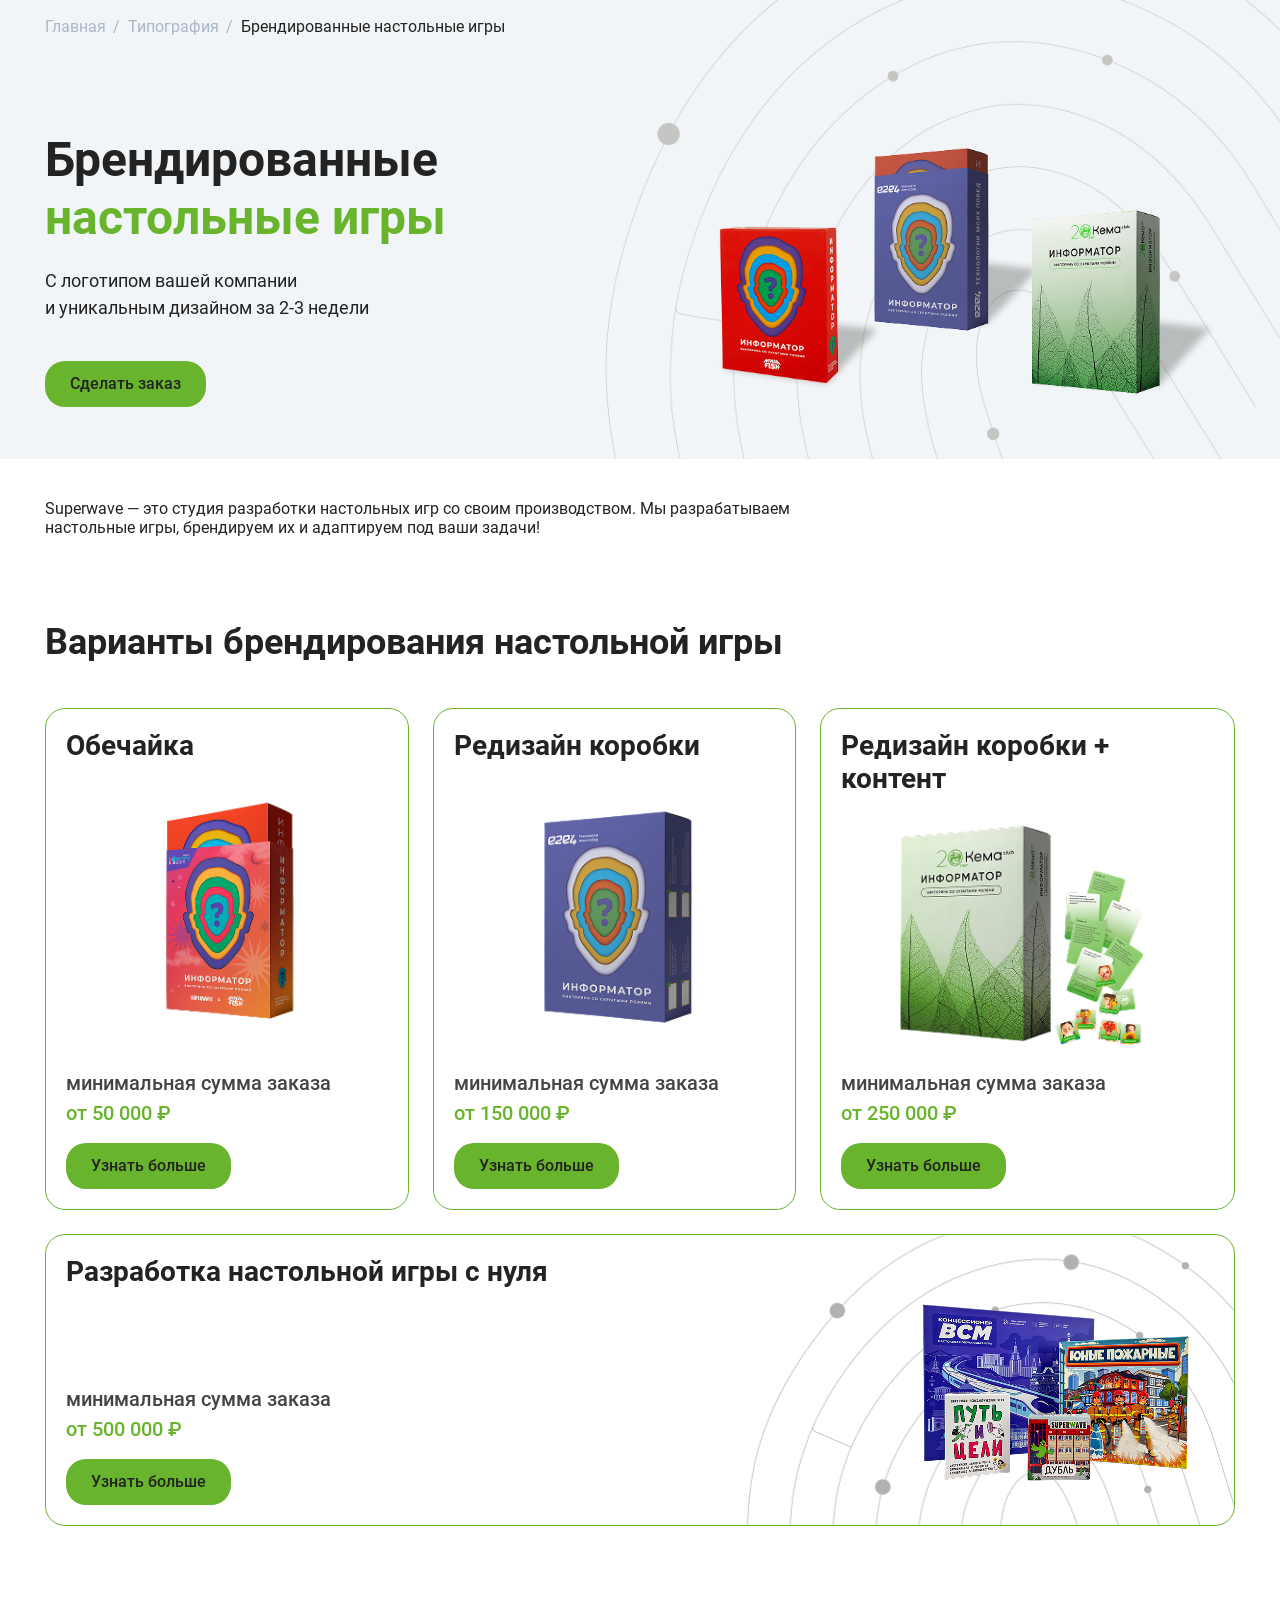
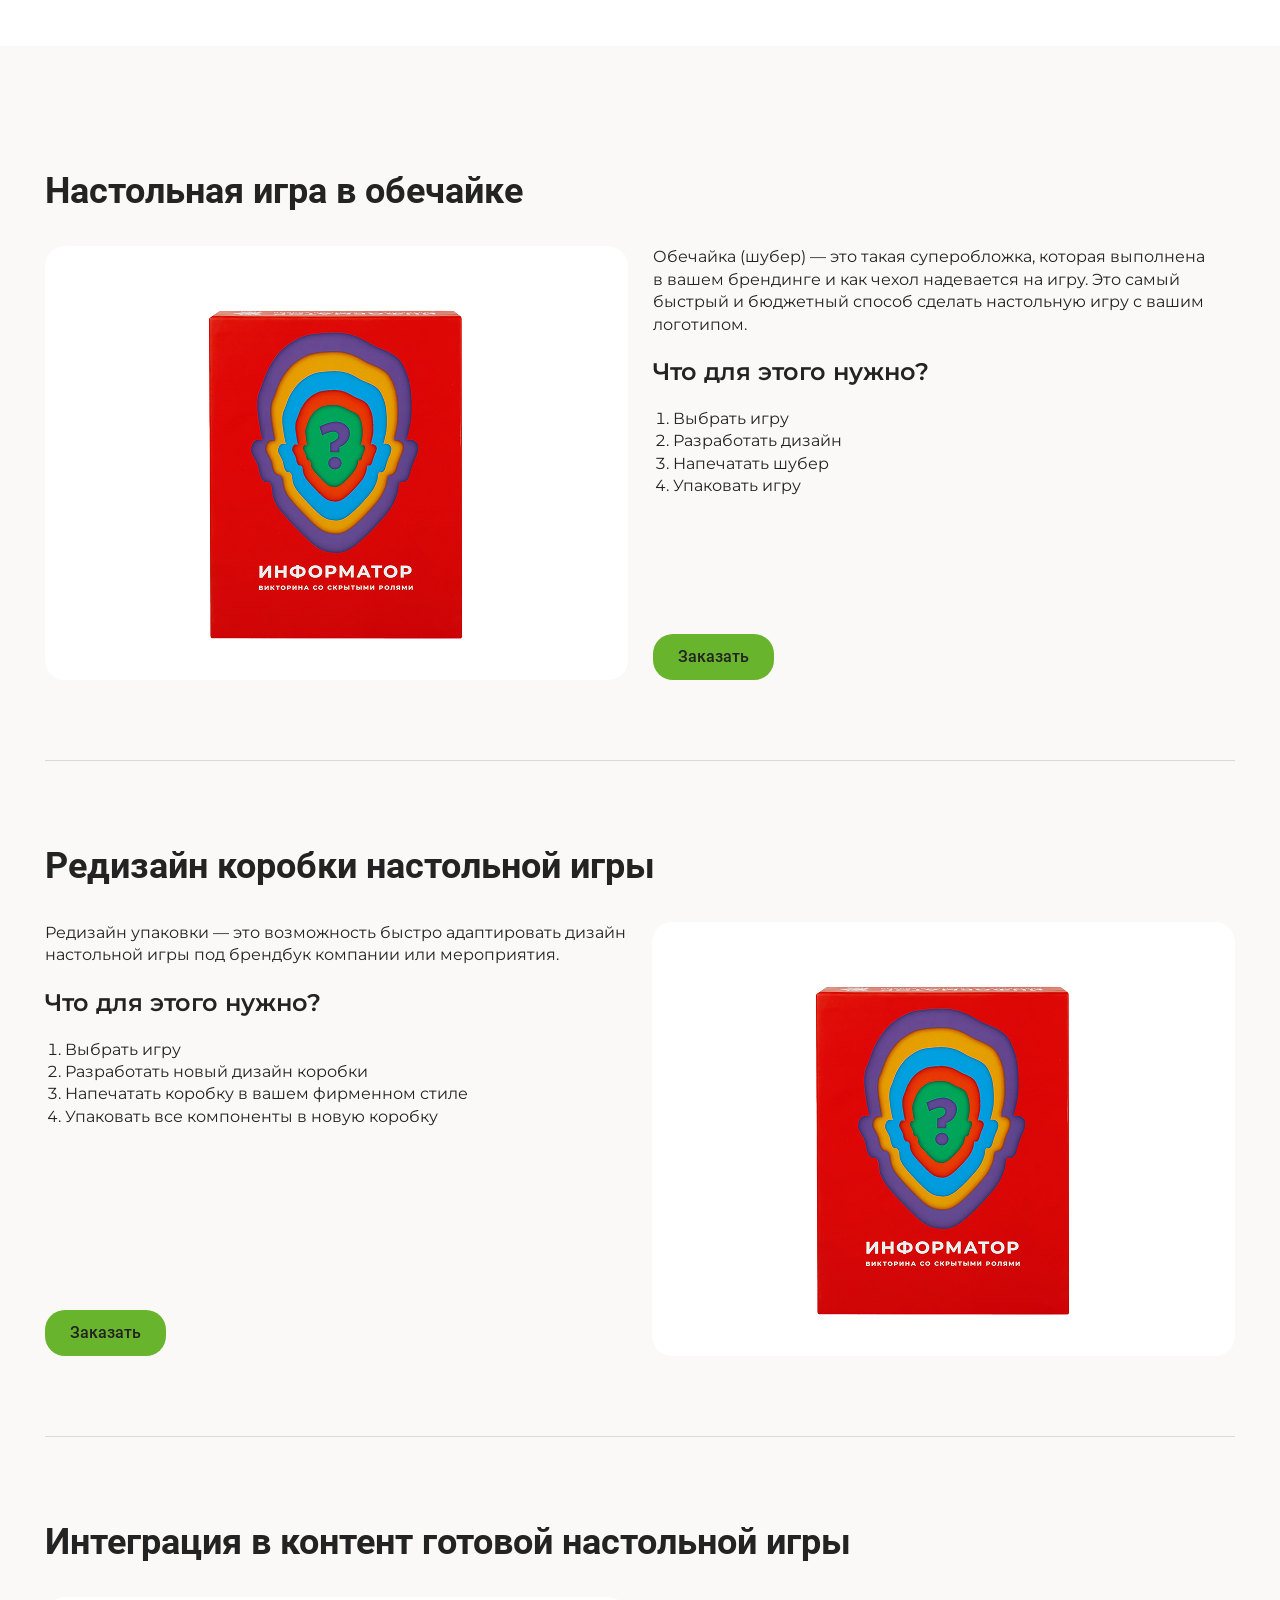
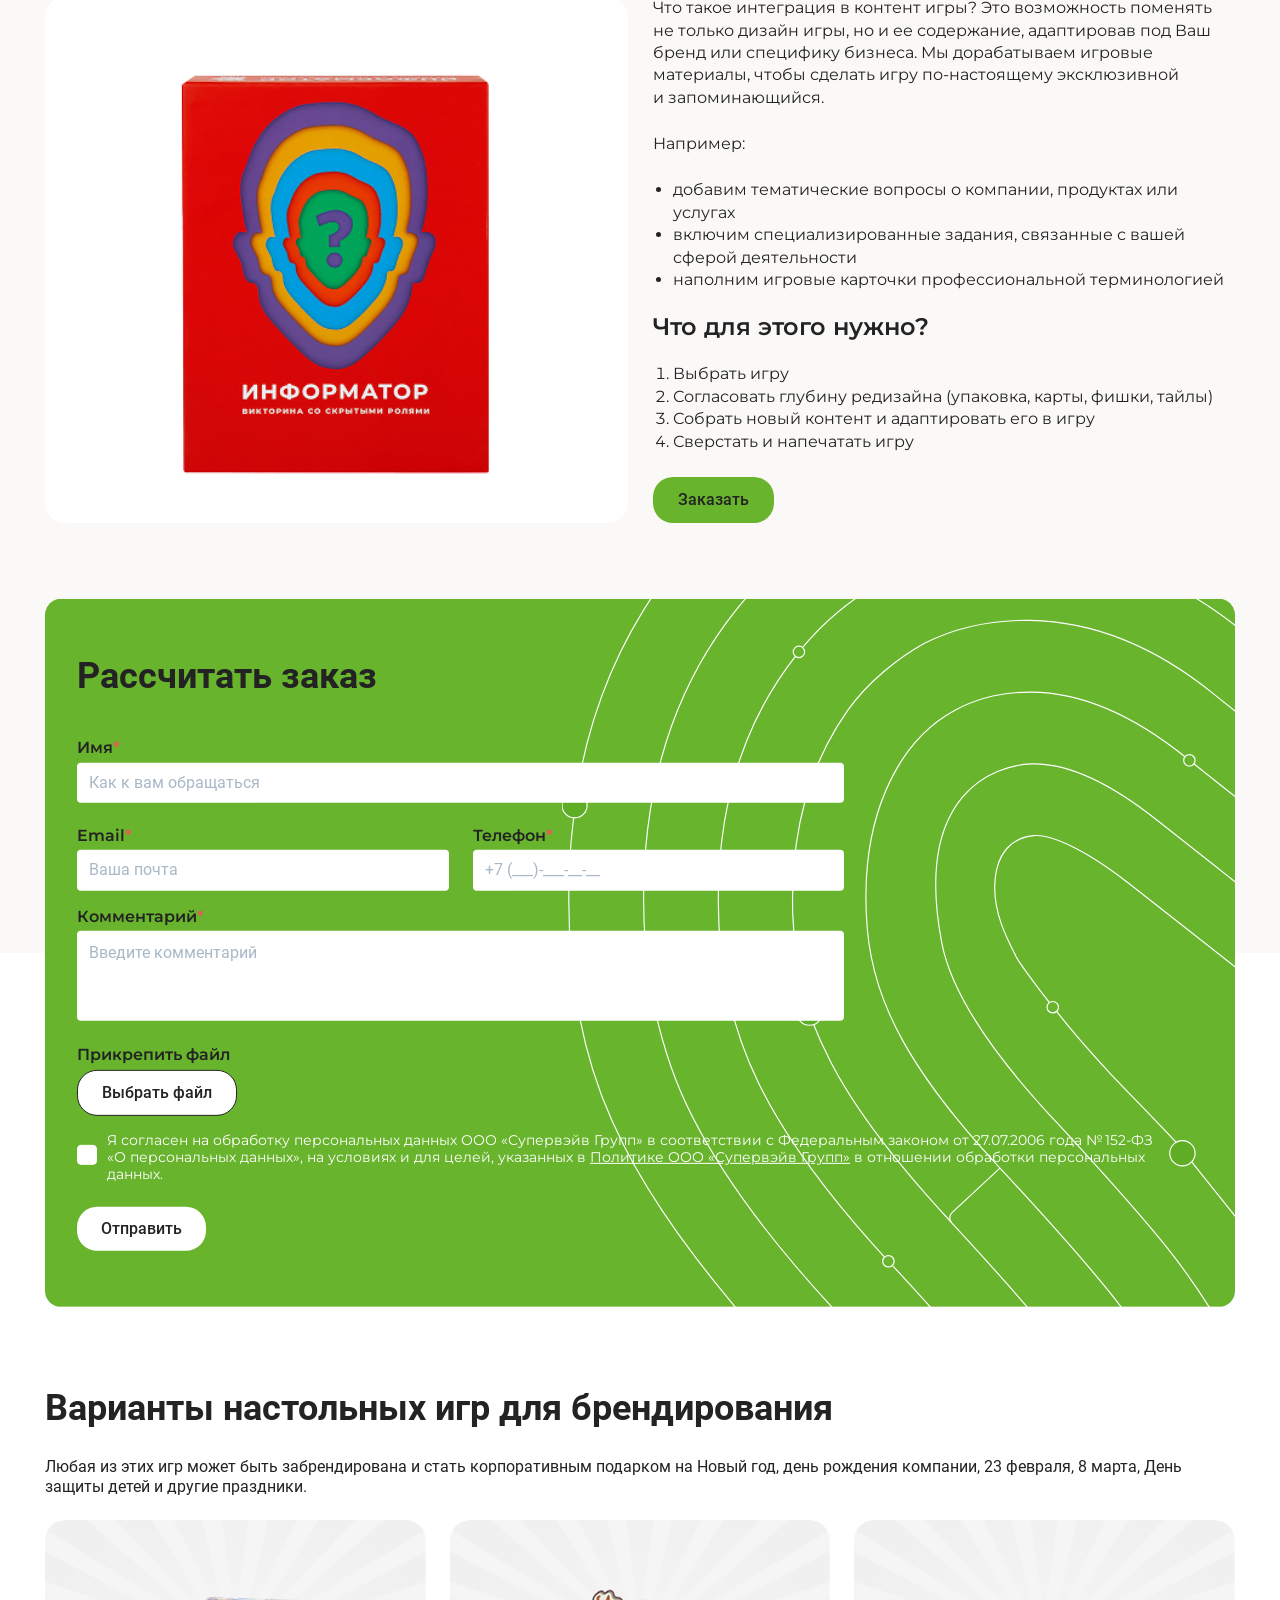
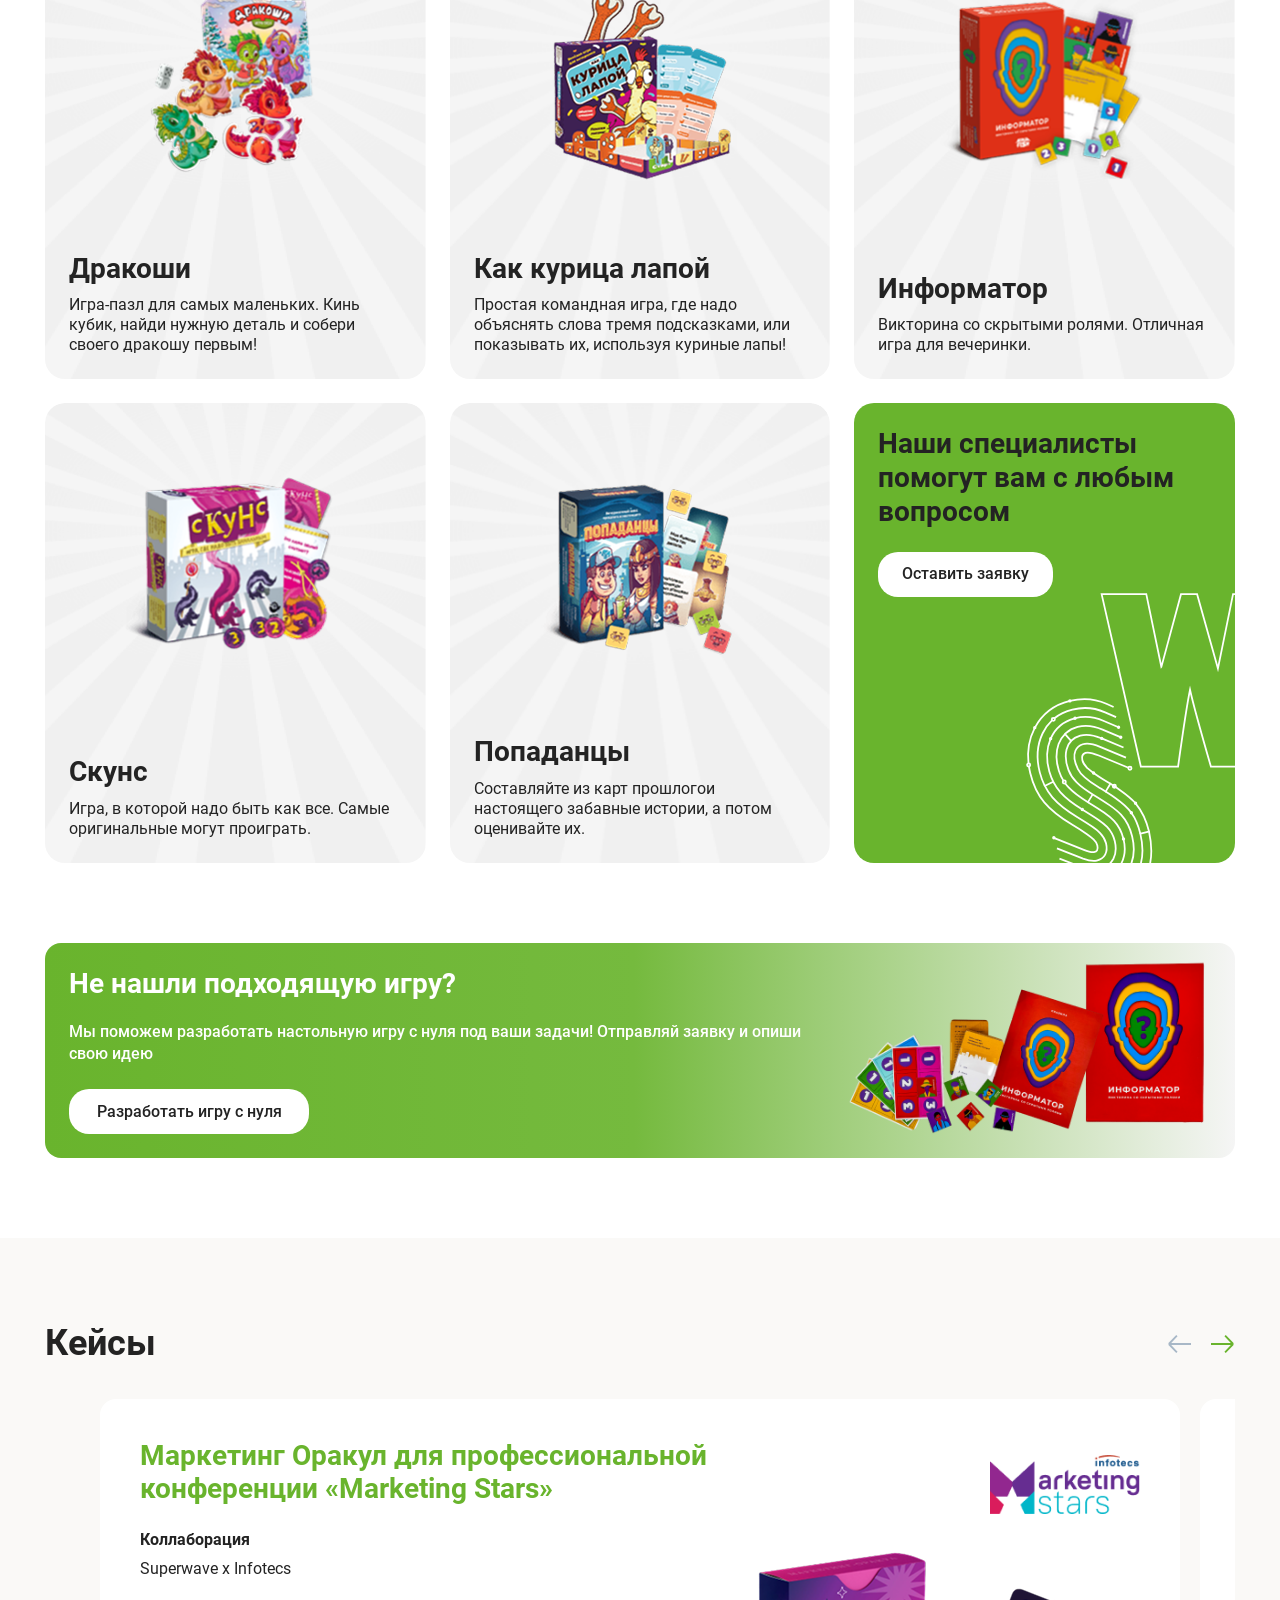
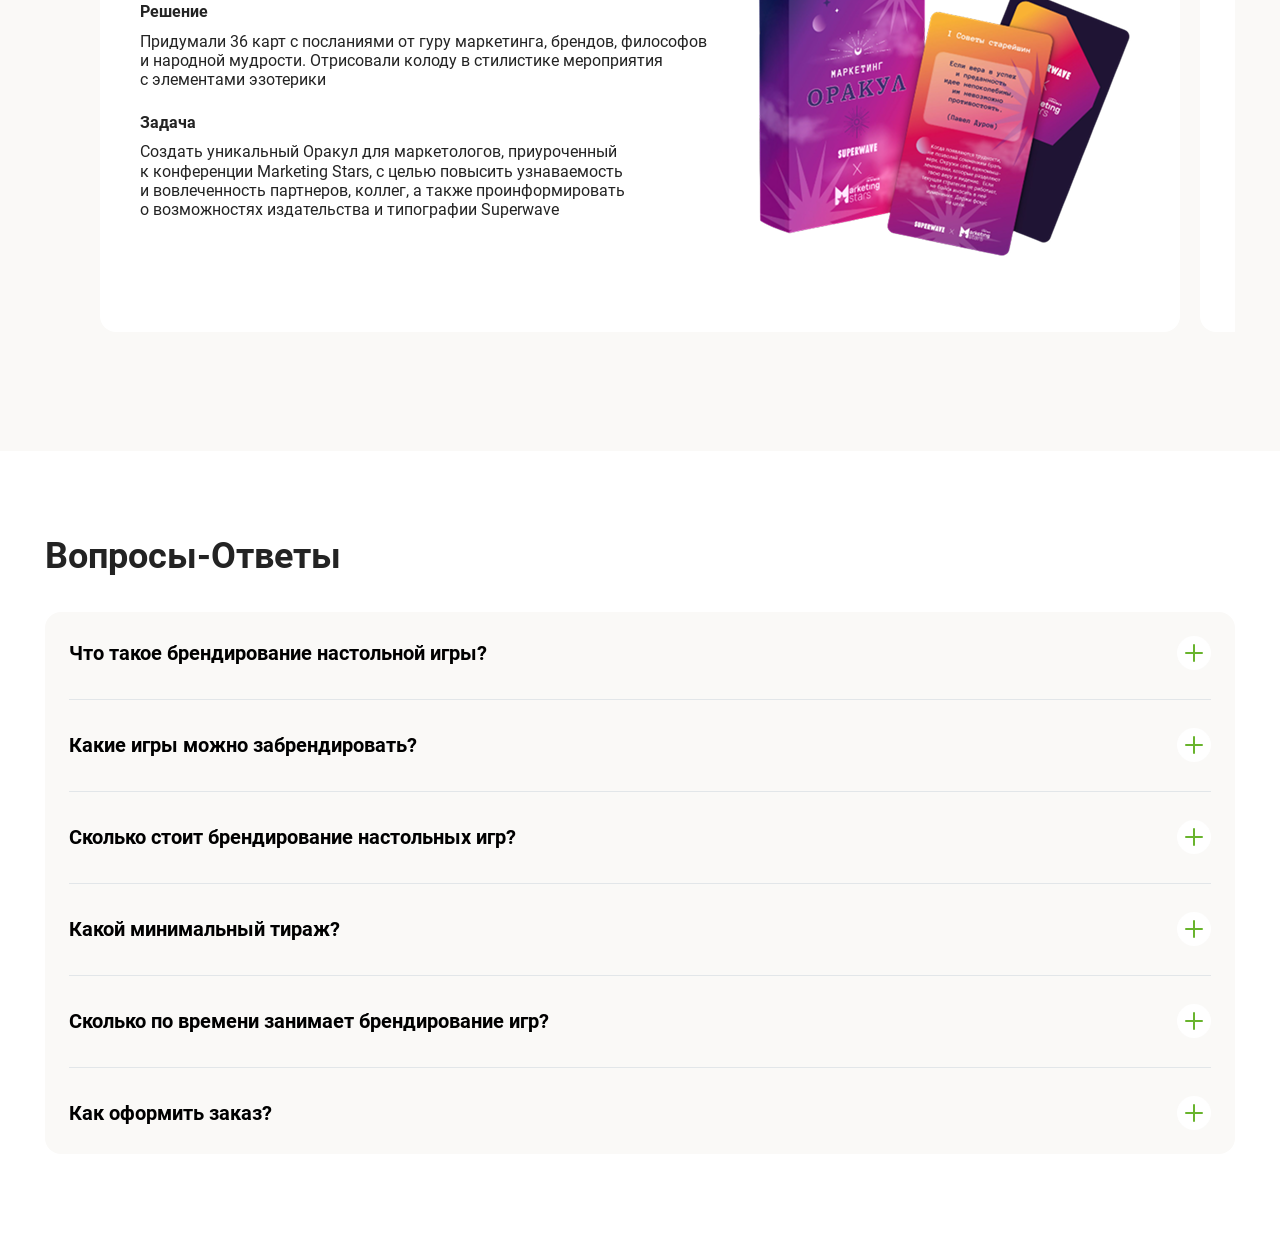
==== commit 04d9e4d3: "Add files via upload" ====
--- a/detail.html
+++ b/detail.html
@@ -1,2 +1,2 @@
 <!DOCTYPE html><html lang="ru" class="page"><head><meta charset="UTF-8"><meta name="viewport" content="width=device-width,initial-scale=1"><link rel="shortcut icon" href="favicon.ico" type="image/x-icon"><meta http-equiv="X-UA-Compatible" content="ie=edge"><meta name="theme-color" content="#111111"><title></title><link rel="preload" href="fonts/Roboto-Regular.woff2" as="font" type="font/woff2" crossorigin><link rel="stylesheet" href="css/vendor.css"><link rel="stylesheet" href="css/main.css"><!-- <link rel="stylesheet" href="https://superwave.ru/web/css/service/custom.css">
-  <link rel="stylesheet" href="https://superwave.ru/web/css/service/main.css"> --><script defer="defer" src="js/main.js"></script></head><body class="page__body"><main class="main"><section class="detail-page head-page"><div class="container"><div class="detail-page__breadcrumbs head-page__breadcrumbs breadcrumbs breadcrumbs--light"><ul class="breadcrumbs__list"><li class="breadcrumbs__item"><a class="breadcrumbs__link" href="index.html">Главная</a></li><li class="breadcrumbs__item"><a class="breadcrumbs__link" href="#">Типография</a></li><li class="breadcrumbs__item breadcrumbs__item--active"><span>Брендированные настольные игры</span></li></ul></div><div class="head-page__wrapper"><div class="head-page__content head-page__content--no-decor"><h1 class="head-page__title">Брендированные<br><span class="head-page__title-accent head-page__title-accent--lower">настольные игры</span></h1><p class="head-page__text">С логотипом вашей компании<br>и уникальным дизайном за 2-3 недели</p><button class="head-page__btn button-primary">Сделать заказ</button></div><img class="head-page__img" src="img/detail/hero-img.png" alt="Pic"></div></div></section><section class="detail-page__text-block text-block"><div class="container"><div class="text-block__text">Superwave — это студия разработки настольных игр со своим производством. Мы разрабатываем настольные игры, брендируем их и адаптируем под ваши задачи!</div></div></section><section class="detail-page__variants"><div class="container"><h2 class="detail-page__variants-title section-title">Варианты брендирования настольной игры</h2><ul class="detail-page__variants-list"><div class="detail-page__variants-list-wrap"><li class="detail-page__variants-item"><h3 class="detail-page__variants-item-title">Обечайка</h3><img class="detail-page__variants-img" src="img/variants/5.png" alt="Картинка"><div class="detail-page__variants-inner"><p class="detail-page__variants-text">минимальная сумма заказа</p><span class="detail-page__variants-num">от 50 000 ₽</span> <a class="detail-page__variants-button button-primary" href="#table-games">Узнать больше</a></div></li><li class="detail-page__variants-item"><h3 class="detail-page__variants-item-title">Редизайн коробки</h3><img class="detail-page__variants-img" src="img/variants/6.png" alt="Картинка"><div class="detail-page__variants-inner"><p class="detail-page__variants-text">минимальная сумма заказа</p><span class="detail-page__variants-num">от 150 000 ₽</span> <a class="detail-page__variants-button button-primary" href="#table-games">Узнать больше</a></div></li><li class="detail-page__variants-item"><h3 class="detail-page__variants-item-title">Редизайн коробки + контент</h3><img class="detail-page__variants-img" src="img/variants/7.png" alt="Картинка"><div class="detail-page__variants-inner"><p class="detail-page__variants-text">минимальная сумма заказа</p><span class="detail-page__variants-num">от 250 000 ₽</span> <a class="detail-page__variants-button button-primary" href="#table-games">Узнать больше</a></div></li></div><li class="detail-page__variants-item detail-page__variants-item--large"><div class="detail-page__variants-item-left"><h3 class="detail-page__variants-item-title">Разработка настольной игры с нуля</h3><img class="detail-page__variants-img-mobile" src="img/variants/8.png" alt="Картинка"><div class="detail-page__variants-item-left-footer"><p class="detail-page__variants-text">минимальная сумма заказа</p><span class="detail-page__variants-num">от 500 000 ₽</span> <a class="detail-page__variants-button button-primary" href="#table-games">Узнать больше</a></div></div><img class="detail-page__variants-img" src="img/variants/8.png" alt="Картинка"></li></ul></div></section><div class="detail-page__section-container"><div class="container"><div class="detail-page__wrapper"><section class="detail-page__info"><ul class="detail-page__info-list"><li class="detail-page__info-item"><h2 class="detail-page__info-item-title section-title" id="table-games">Настольная игра в обечайке</h2><div class="detail-page__info-item-inner"><img class="detail-page__info-item-img" src="img/detail/info/1.jpg" alt="Pic"><div class="detail-page__info-item-content"><div class="detail-page__info-item-content-inner"><p>Обечайка (шубер) — это такая суперобложка, которая выполнена в вашем брендинге и как чехол надевается на игру. Это самый быстрый и бюджетный способ сделать настольную игру с вашим логотипом.</p><h4 class="detail-page__info-item-question">Что для этого нужно?</h4><ol><li>Выбрать игру</li><li>Разработать дизайн</li><li>Напечатать шубер</li><li>Упаковать игру</li></ol></div><a class="detail-page__info-item-btn button-primary" href="#form">Заказать</a></div></div></li><li class="detail-page__info-item"><h2 class="detail-page__info-item-title section-title">Редизайн коробки настольной игры</h2><div class="detail-page__info-item-inner"><div class="detail-page__info-item-content"><div class="detail-page__info-item-content-inner"><p>Редизайн упаковки — это возможность быстро адаптировать дизайн настольной игры под брендбук компании или мероприятия.</p><h4 class="detail-page__info-item-question">Что для этого нужно?</h4><ol><li>Выбрать игру</li><li>Разработать новый дизайн коробки</li><li>Напечатать коробку в вашем фирменном стиле</li><li>Упаковать все компоненты в новую коробку</li></ol></div><a class="detail-page__info-item-btn button-primary" href="#form">Заказать</a></div><img class="detail-page__info-item-img" src="img/detail/info/3.jpg" alt="Pic"></div></li><li class="detail-page__info-item"><h2 class="detail-page__info-item-title section-title">Интеграция в контент готовой настольной игры</h2><div class="detail-page__info-item-inner"><img class="detail-page__info-item-img" src="img/detail/info/1.jpg" alt="Pic"><div class="detail-page__info-item-content"><div class="detail-page__info-item-content-inner"><p>Что такое интеграция в контент игры? Это возможность поменять не только дизайн игры, но и ее содержание, адаптировав под Ваш бренд или специфику бизнеса. Мы дорабатываем игровые материалы, чтобы сделать игру по-настоящему эксклюзивной и запоминающийся.</p><p>Например:</p><ul><li>добавим тематические вопросы о компании, продуктах или услугах</li><li>включим специализированные задания, связанные с вашей сферой деятельности</li><li>наполним игровые карточки профессиональной терминологией</li></ul><h4 class="detail-page__info-item-question">Что для этого нужно?</h4><ol><li>Выбрать игру</li><li>Согласовать глубину редизайна (упаковка, карты, фишки, тайлы)</li><li>Собрать новый контент и адаптировать его в игру</li><li>Сверстать и напечатать игру</li></ol></div><a class="detail-page__info-item-btn button-primary" href="#form">Заказать</a></div></div></li></ul></section><div class="detail-page__form application-form" id="form"><div class="application-form__wrapper"><div class="application-form__left"><h2 class="application-form__title">Рассчитать заказ</h2></div><form class="form" id="choose-application-form" name="application-form" action="#" novalidate="novalidate"><div class="form__inner"><label class="form__label form__label--name" for="name"><span class="form__label-name">Имя<span>*</span></span> <input name="ServiceForm[name]" class="form__input input-name" autocomplete="off" type="text" id="name" placeholder="Как к вам обращаться" data-validate-field="name"></label><div class="form__block"><label class="form__label" for="mail"><span class="form__label-name">Email<span>*</span></span> <input name="ServiceForm[email]" class="form__input input-mail" autocomplete="off" type="email" id="mail" placeholder="Ваша почта" data-validate-field="mail"></label> <label class="form__label" for="phone"><span class="form__label-name">Телефон<span>*</span></span> <input name="ServiceForm[phone]" class="form__input input-tel" type="tel" id="phone" data-validate-field="phone" inputmode="text" placeholder="+7 (___)-___-__-__"></label></div><label class="form__label form__label--textarea" for="textarea"><span class="form__label-name">Комментарий<span>*</span></span> <textarea name="ServiceForm[message]" class="form__textarea input-textarea" id="textarea" data-validate-field="textarea" placeholder="Введите комментарий"></textarea></label><div class="form__file-upload file-upload"><input class="file-upload__input" type="file" id="file-input"> <label class="file-upload__label" for="file-input"><span class="file-upload__text">Прикрепить файл</span> <button class="file-upload__btn button-white">Выбрать файл</button></label></div></div><div class="form__checkbox form__checkbox--hidden"><label class="form__label custom-checkbox"><input class="custom-checkbox__input input-checkbox visually-hidden" type="checkbox" data-validate-field="checkbox"> <span class="custom-checkbox__span"></span></label><p class="form__checkbox-text">Я согласен на обработку персональных данных ООО «Супервэйв Групп» в соответствии с Федеральным законом от 27.07.2006 года № 152-ФЗ «О персональных данных», на условиях и для целей, указанных в <a class="form__text-link" href="#">Политике ООО «Супервэйв Групп»</a> в отношении обработки персональных данных.</p></div><p class="form__policy-text">Нажимая кнопку «Отправить» вы даете согласие на обработку персональных данных и соглашаетесь с <a class="form__text-link" href="#">политикой конфиденциальности</a></p><button class="form__button button-white">Отправить</button></form></div></div></div></div></div><section class="detail-page__table-games"><div class="container"><h2 class="detail-page__table-games-title section-title" id="games">Варианты настольных игр для брендирования</h2><p class="detail-page__table-games-text">Любая из этих игр может быть забрендирована и стать корпоративным подарком на Новый год, день рождения компании, 23 февраля, 8 марта, День защиты детей и другие праздники.</p><div class="detail-page__table-games-swiper swiper"><ul class="detail-page__table-games-list swiper-wrapper"><li class="detail-page__table-games-item swiper-slide"><img class="detail-page__table-games-item-img" src="img/variants/9.png" alt="pic"><div class="detail-page__table-games-inner"><h4 class="detail-page__table-games-item-name">Дракоши</h4><p class="detail-page__table-games-item-text">Игра-пазл для самых маленьких. Кинь кубик, найди нужную деталь и собери своего дракошу первым!</p></div></li><li class="detail-page__table-games-item swiper-slide"><img class="detail-page__table-games-item-img" src="img/variants/10.png" alt="pic"><div class="detail-page__table-games-inner"><h4 class="detail-page__table-games-item-name">Как курица лапой</h4><p class="detail-page__table-games-item-text">Простая командная игра, где надо объяснять слова тремя подсказками, или показывать их, используя куриные лапы!</p></div></li><li class="detail-page__table-games-item swiper-slide"><img class="detail-page__table-games-item-img" src="img/variants/11.png" alt="pic"><div class="detail-page__table-games-inner"><h4 class="detail-page__table-games-item-name">Информатор</h4><p class="detail-page__table-games-item-text">Викторина со скрытыми ролями. Отличная игра для вечеринки.</p></div></li><li class="detail-page__table-games-item swiper-slide"><img class="detail-page__table-games-item-img" src="img/variants/12.png" alt="pic"><div class="detail-page__table-games-inner"><h4 class="detail-page__table-games-item-name">Скунс</h4><p class="detail-page__table-games-item-text">Игра, в которой надо быть как все. Самые оригинальные могут проиграть.</p></div></li><li class="detail-page__table-games-item swiper-slide"><img class="detail-page__table-games-item-img" src="img/variants/13.png" alt="pic"><div class="detail-page__table-games-inner"><h4 class="detail-page__table-games-item-name">Попаданцы</h4><p class="detail-page__table-games-item-text">Составляйте из карт прошлогои настоящего забавные истории, а потом оценивайте их.</p></div></li><li class="detail-page__table-games-item detail-page__table-games-item--green swiper-slide"><h4 class="detail-page__table-games-item-name">Наши специалисты помогут вам с любым вопросом</h4><button class="detail-page__table-games-item-btn button-white">Оставить заявку</button></li></ul><div class="detail-page__table-progressbar slider-pagination"></div></div><div class="detail-page__technical-solutions technical-solutions"><div class="technical-solutions__card"><div class="technical-solutions__content"><h3 class="technical-solutions__card-title">Не нашли подходящую игру?</h3><p class="technical-solutions__text">Мы поможем разработать настольную игру с нуля под ваши задачи! Отправляй заявку и опиши свою идею</p><a class="technical-solutions__btn" href="#" download="Технические требования к файлам">Разработать игру с нуля</a></div><div class="technical-solutions__img-wrap"><img class="technical-solutions__img" src="img/technical-solutions/2.png" alt="Картинка"></div></div></div></div></section><section class="detail-page__cases cases"><div class="container"><div class="cases__head"><h2 class="cases__title section-title">Кейсы</h2><div class="cases__slider-controls-btns"><button class="cases__slider-controls-prev slider-control slider-control--prev swiper-button-disabled" aria-label="Назад" disabled=""><svg width="26" height="20" viewBox="0 0 26 20" fill="none" xmlns="http://www.w3.org/2000/svg"><path d="M0 10H24M24 10L15.2727 1M24 10L15.2727 19" stroke="#69B42D" stroke-width="2"></path></svg></button> <button class="cases__slider-controls-next slider-control" aria-label="Назад"><svg width="26" height="20" viewBox="0 0 26 20" fill="none" xmlns="http://www.w3.org/2000/svg"><path d="M0 10H24M24 10L15.2727 1M24 10L15.2727 19" stroke="#69B42D" stroke-width="2"></path></svg></button></div></div><div class="cases__wrapper swiper"><ul class="cases__slider swiper-wrapper"><li class="cases__item swiper-slide"><div class="cases__item-head"><h3 class="cases__item-title">Маркетинг Оракул для профессиональной<br>конференции «Marketing Stars»</h3><img class="cases__item-img" src="img/detail/case1.png" alt="Картинка"></div><div class="cases__item-wrapper"><div class="cases__item-left"><h4 class="cases__item-subtitle">Коллаборация</h4><p class="cases__item-text">Superwave x Infotecs</p><h4 class="cases__item-subtitle">Решение</h4><p class="cases__item-text">Придумали 36 карт с посланиями от гуру маркетинга, брендов, философов и народной мудрости. Отрисовали колоду в стилистике мероприятия с элементами эзотерики</p><h4 class="cases__item-subtitle">Задача</h4><p class="cases__item-text">Создать уникальный Оракул для маркетологов, приуроченный к конференции Marketing Stars, с целью повысить узнаваемость и вовлеченность партнеров, коллег, а также проинформировать о возможностях издательства и типографии Superwave</p></div><img class="cases__item-img-content" src="img/detail/case.png" alt="Картинка"></div></li><li class="cases__item swiper-slide"><div class="cases__item-head"><h3 class="cases__item-title">Предоставление оргтехники и сервисов по ее обслуживанию для ЧМ по футболу FIFA™ 2018</h3><img class="cases__item-img" src="img/cases/fifa.png" alt="Картинка"></div><h4 class="cases__item-subtitle">Клиент</h4><p class="cases__item-text">АНО «Оргкомитет „Россия-2018“</p><h4 class="cases__item-subtitle">Цель</h4><p class="cases__item-text">Предоставление оргтехники и необходимого оборудования с техническим сопровождением на 12 площадках предварительной жеребьевки Чемпионата мира по футболу FIFA™ 2018 для АНО «Оргкомитет „Россия-2018“ .</p><h4 class="cases__item-subtitle">Основные задачи и результаты проекта</h4><ul class="cases__list"><li class="cases__list-item">Поставка, инсталляция оборудования и мониторинг его работоспособности;</li><li class="cases__list-item">Обеспечение поддержки сервисных инженеров во время мероприятия;</li><li class="cases__list-item">Организация изготовления печатных материалов мероприятия во время его проведения в условиях жестких временных и технических ограничений.</li></ul><h4 class="cases__item-subtitle">По результатам проекта работы «Супервэйв групп» была отмечена благодарственным письмом со стороны АНО «Оргкомитет „Россия-2018“.</h4></li><li class="cases__item swiper-slide"><div class="cases__item-head"><h3 class="cases__item-title">Оказание комплексных услуг по защищенной печати</h3></div><h4 class="cases__item-subtitle">Клиент</h4><p class="cases__item-text">Федеральная торговая компания</p><h4 class="cases__item-subtitle">Цель</h4><p class="cases__item-text">Предоставление услуги защищенной и распределённой печати для нескольких офисов и складов в Москве и Санкт-Петербурге.</p><h4 class="cases__item-subtitle">Основные задачи и результаты проекта</h4><ul class="cases__list"><li class="cases__list-item">Поставка, монтаж и пуско-наладка оборудования и программного обеспечения;</li><li class="cases__list-item">Создание системы защищенной и распределённой печати;</li><li class="cases__list-item">Обеспечение оптимизации затрат на сервис печати;</li><li class="cases__list-item">Обеспечение бесперебойной работы системы.</li></ul></li></ul></div><div class="cases__progressbar slider-pagination"></div></div></section><section class="detail-page__questions questions"><div class="container"><h2 class="questions__title section-title">Вопросы-Ответы</h2><ul class="questions__accordion accordion"><li class="accordion__item"><button class="accordion__btn"><span class="accordion__name">Что такое брендирование настольной игры?</span><div class="accordion__decor"></div></button><div class="accordion__content text"><p>Это адаптация дизайна настольной игры заказчика под брендбук заказчика: нанесение фирменного логотипа, внедрение корпоративных цветов, паттернов и других элементов айдентики.</p><p>Мы предлагаем 3 варианта брендирования — обечайка, редизайн, доработка контента.</p></div></li><li class="accordion__item"><button class="accordion__btn"><span class="accordion__name">Какие игры можно забрендировать?</span><div class="accordion__decor"></div></button><div class="accordion__content text"><p>Можно забрендировать любую игру из портфеля издательства — это «Как курица лапой», «Информатор», «Дракоши» и др. Все игры можно увидеть <a href="#games">здесь</a>.</p></div></li><li class="accordion__item"><button class="accordion__btn"><span class="accordion__name">Сколько стоит брендирование настольных игр?</span><div class="accordion__decor"></div></button><div class="accordion__content text"><p>Цена зависит от типа брендирования, разработка и производство фирменной обечайки или наклейки для готовой игры дешевле и быстрее полного редизайна игры и соответственно производства нового тиража.</p><p><a href="#form">Запросите у нас расчет</a> — мы предложим лучшие варианты под Ваш бюджет</p></div></li><li class="accordion__item"><button class="accordion__btn"><span class="accordion__name">Какой минимальный тираж?</span><div class="accordion__decor"></div></button><div class="accordion__content text"><p>Мы ориентируемся на минимальную сумму заказа:</p><ul><li>Обечайка от 50 000 рублей</li><li>Редизайн от 150 000 рублей</li><li>Игры с доработкой контента от 250 000 рублей</li></ul></div></li><li class="accordion__item"><button class="accordion__btn"><span class="accordion__name">Сколько по времени занимает брендирование игр?</span><div class="accordion__decor"></div></button><div class="accordion__content text"><p>Скорость зависит от выбранного варианта брендирования настольной игры. Если это разработка и производство обечайки, то в среднем это занимает 2-3 недели. Если это редизайн игры, то времени потребуется немного больше — в среднем от 4-5 недель, если клиент будет оперативно передавать информацию по правкам и согласовывать макеты. Доработка контента занимает разное количество времени, в зависимости от сложности проекта — сроки обсуждаются индивидуально.</p></div></li><li class="accordion__item"><button class="accordion__btn"><span class="accordion__name">Как оформить заказ?</span><div class="accordion__decor"></div></button><div class="accordion__content text"><p><a href="#form">Оставьте заявку</a>, выбрав вариант брендирования, который Вас интересует. Опишите вкратце Вашу задумку, необходимый тираж и оставьте свои контактные данные. После этого с Вами свяжутся наши специалисты и вышлют Вам ценовое предложение.</p></div></li></ul></div></section></main></body></html>+  <link rel="stylesheet" href="https://superwave.ru/web/css/service/main.css"> --><script defer="defer" src="js/main.js"></script></head><body class="page__body"><main class="main"><section class="detail-page head-page"><div class="container"><div class="detail-page__breadcrumbs head-page__breadcrumbs breadcrumbs breadcrumbs--light"><ul class="breadcrumbs__list"><li class="breadcrumbs__item"><a class="breadcrumbs__link" href="index.html">Главная</a></li><li class="breadcrumbs__item"><a class="breadcrumbs__link" href="#">Типография</a></li><li class="breadcrumbs__item breadcrumbs__item--active"><span>Брендированные настольные игры</span></li></ul></div><div class="head-page__wrapper"><div class="head-page__content head-page__content--no-decor"><h1 class="head-page__title">Брендированные<br><span class="head-page__title-accent head-page__title-accent--lower">настольные игры</span></h1><p class="head-page__text">С логотипом вашей компании<br>и уникальным дизайном за 2-3 недели</p><button class="head-page__btn button-primary">Сделать заказ</button></div><img class="head-page__img" src="img/detail/hero-img.png" alt="Pic"></div></div></section><section class="detail-page__text-block text-block"><div class="container"><div class="text-block__text">Superwave — это студия разработки настольных игр со своим производством. Мы разрабатываем настольные игры, брендируем их и адаптируем под ваши задачи!</div></div></section><section class="detail-page__variants"><div class="container"><h2 class="detail-page__variants-title section-title">Варианты брендирования настольной игры</h2><ul class="detail-page__variants-list"><div class="detail-page__variants-list-wrap"><li class="detail-page__variants-item"><h3 class="detail-page__variants-item-title">Обечайка</h3><img class="detail-page__variants-img" src="img/variants/5.png" alt="Картинка"><div class="detail-page__variants-inner"><p class="detail-page__variants-text">минимальная сумма заказа</p><span class="detail-page__variants-num">от 50 000 ₽</span> <a class="detail-page__variants-button button-primary" href="#table-games">Узнать больше</a></div></li><li class="detail-page__variants-item"><h3 class="detail-page__variants-item-title">Редизайн коробки</h3><img class="detail-page__variants-img" src="img/variants/6.png" alt="Картинка"><div class="detail-page__variants-inner"><p class="detail-page__variants-text">минимальная сумма заказа</p><span class="detail-page__variants-num">от 150 000 ₽</span> <a class="detail-page__variants-button button-primary" href="#table-games">Узнать больше</a></div></li><li class="detail-page__variants-item"><h3 class="detail-page__variants-item-title">Редизайн коробки + контент</h3><img class="detail-page__variants-img" src="img/variants/7.png" alt="Картинка"><div class="detail-page__variants-inner"><p class="detail-page__variants-text">минимальная сумма заказа</p><span class="detail-page__variants-num">от 250 000 ₽</span> <a class="detail-page__variants-button button-primary" href="#table-games">Узнать больше</a></div></li></div><li class="detail-page__variants-item detail-page__variants-item--large"><div class="detail-page__variants-item-left"><h3 class="detail-page__variants-item-title">Разработка настольной игры с нуля</h3><img class="detail-page__variants-img-mobile" src="img/variants/8.png" alt="Картинка"><div class="detail-page__variants-item-left-footer"><p class="detail-page__variants-text">минимальная сумма заказа</p><span class="detail-page__variants-num">от 500 000 ₽</span> <a class="detail-page__variants-button button-primary" href="#table-games">Узнать больше</a></div></div><img class="detail-page__variants-img" src="img/variants/8.png" alt="Картинка"></li></ul></div></section><div class="detail-page__section-container"><div class="container"><div class="detail-page__wrapper"><section class="detail-page__info"><ul class="detail-page__info-list"><li class="detail-page__info-item"><h2 class="detail-page__info-item-title section-title" id="table-games">Настольная игра в обечайке</h2><div class="detail-page__info-item-inner"><img class="detail-page__info-item-img" src="img/detail/info/1.jpg" alt="Pic"><div class="detail-page__info-item-content"><div class="detail-page__info-item-content-inner"><p>Обечайка (шубер) — это такая суперобложка, которая выполнена в вашем брендинге и как чехол надевается на игру. Это самый быстрый и бюджетный способ сделать настольную игру с вашим логотипом.</p><h4 class="detail-page__info-item-question">Что для этого нужно?</h4><ol><li>Выбрать игру</li><li>Разработать дизайн</li><li>Напечатать шубер</li><li>Упаковать игру</li></ol></div><a class="detail-page__info-item-btn button-primary" href="#form">Заказать</a></div></div></li><li class="detail-page__info-item"><h2 class="detail-page__info-item-title section-title">Редизайн коробки настольной игры</h2><div class="detail-page__info-item-inner"><div class="detail-page__info-item-content"><div class="detail-page__info-item-content-inner"><p>Редизайн упаковки — это возможность быстро адаптировать дизайн настольной игры под брендбук компании или мероприятия.</p><h4 class="detail-page__info-item-question">Что для этого нужно?</h4><ol><li>Выбрать игру</li><li>Разработать новый дизайн коробки</li><li>Напечатать коробку в вашем фирменном стиле</li><li>Упаковать все компоненты в новую коробку</li></ol></div><a class="detail-page__info-item-btn button-primary" href="#form">Заказать</a></div><img class="detail-page__info-item-img" src="img/detail/info/3.jpg" alt="Pic"></div></li><li class="detail-page__info-item"><h2 class="detail-page__info-item-title section-title">Интеграция в контент готовой настольной игры</h2><div class="detail-page__info-item-inner"><img class="detail-page__info-item-img" src="img/detail/info/1.jpg" alt="Pic"><div class="detail-page__info-item-content"><div class="detail-page__info-item-content-inner"><p>Что такое интеграция в контент игры? Это возможность поменять не только дизайн игры, но и ее содержание, адаптировав под Ваш бренд или специфику бизнеса. Мы дорабатываем игровые материалы, чтобы сделать игру по-настоящему эксклюзивной и запоминающийся.</p><p>Например:</p><ul><li>добавим тематические вопросы о компании, продуктах или услугах</li><li>включим специализированные задания, связанные с вашей сферой деятельности</li><li>наполним игровые карточки профессиональной терминологией</li></ul><h4 class="detail-page__info-item-question">Что для этого нужно?</h4><ol><li>Выбрать игру</li><li>Согласовать глубину редизайна (упаковка, карты, фишки, тайлы)</li><li>Собрать новый контент и адаптировать его в игру</li><li>Сверстать и напечатать игру</li></ol></div><a class="detail-page__info-item-btn button-primary" href="#form">Заказать</a></div></div></li></ul></section><div class="detail-page__form application-form" id="form"><div class="application-form__wrapper"><div class="application-form__left"><h2 class="application-form__title">Рассчитать заказ</h2></div><form class="form" id="choose-application-form" name="application-form" action="#" novalidate="novalidate"><div class="form__inner"><label class="form__label form__label--name" for="name"><span class="form__label-name">Имя<span>*</span></span> <input name="ServiceForm[name]" class="form__input input-name" autocomplete="off" type="text" id="name" placeholder="Как к вам обращаться" data-validate-field="name"></label><div class="form__block"><label class="form__label" for="mail"><span class="form__label-name">Email<span>*</span></span> <input name="ServiceForm[email]" class="form__input input-mail" autocomplete="off" type="email" id="mail" placeholder="Ваша почта" data-validate-field="mail"></label> <label class="form__label" for="phone"><span class="form__label-name">Телефон<span>*</span></span> <input name="ServiceForm[phone]" class="form__input input-tel" type="tel" id="phone" data-validate-field="phone" inputmode="text" placeholder="+7 (___)-___-__-__"></label></div><label class="form__label form__label--textarea" for="textarea"><span class="form__label-name">Комментарий<span>*</span></span> <textarea name="ServiceForm[message]" class="form__textarea input-textarea" id="textarea" data-validate-field="textarea" placeholder="Введите комментарий"></textarea></label><div class="form__file-upload file-upload"><input class="file-upload__input" type="file" id="file-input"> <label class="file-upload__label" for="file-input"><span class="file-upload__text">Прикрепить файл</span> <button class="file-upload__btn button-white">Выбрать файл</button></label></div></div><div class="form__checkbox form__checkbox--hidden"><label class="form__label custom-checkbox"><input class="custom-checkbox__input input-checkbox visually-hidden" type="checkbox" data-validate-field="checkbox"> <span class="custom-checkbox__span"></span></label><p class="form__checkbox-text">Я согласен на обработку персональных данных ООО «Супервэйв Групп» в соответствии с Федеральным законом от 27.07.2006 года № 152-ФЗ «О персональных данных», на условиях и для целей, указанных в <a class="form__text-link" href="#">Политике ООО «Супервэйв Групп»</a> в отношении обработки персональных данных.</p></div><p class="form__policy-text">Нажимая кнопку «Отправить» вы даете согласие на обработку персональных данных и соглашаетесь с <a class="form__text-link" href="#">политикой конфиденциальности</a></p><button class="form__button button-white">Отправить</button></form></div></div></div></div></div><section class="detail-page__table-games"><div class="container"><h2 class="detail-page__table-games-title section-title" id="games">Варианты настольных игр для брендирования</h2><p class="detail-page__table-games-text">Любая из этих игр может быть забрендирована и стать корпоративным подарком на Новый год, день рождения компании, 23 февраля, 8 марта, День защиты детей и другие праздники.</p><div class="detail-page__table-games-swiper swiper"><ul class="detail-page__table-games-list swiper-wrapper"><li class="detail-page__table-games-item swiper-slide"><img class="detail-page__table-games-item-img" src="img/variants/9.png" alt="pic"><div class="detail-page__table-games-inner"><h4 class="detail-page__table-games-item-name">Дракоши</h4><p class="detail-page__table-games-item-text">Игра-пазл для самых маленьких. Кинь кубик, найди нужную деталь и собери своего дракошу первым!</p></div></li><li class="detail-page__table-games-item swiper-slide"><img class="detail-page__table-games-item-img" src="img/variants/10.png" alt="pic"><div class="detail-page__table-games-inner"><h4 class="detail-page__table-games-item-name">Как курица лапой</h4><p class="detail-page__table-games-item-text">Простая командная игра, где надо объяснять слова тремя подсказками, или показывать их, используя куриные лапы!</p></div></li><li class="detail-page__table-games-item swiper-slide"><img class="detail-page__table-games-item-img" src="img/variants/11.png" alt="pic"><div class="detail-page__table-games-inner"><h4 class="detail-page__table-games-item-name">Информатор</h4><p class="detail-page__table-games-item-text">Викторина со скрытыми ролями. Отличная игра для вечеринки.</p></div></li><li class="detail-page__table-games-item swiper-slide"><img class="detail-page__table-games-item-img" src="img/variants/12.png" alt="pic"><div class="detail-page__table-games-inner"><h4 class="detail-page__table-games-item-name">Скунс</h4><p class="detail-page__table-games-item-text">Игра, в которой надо быть как все. Самые оригинальные могут проиграть.</p></div></li><li class="detail-page__table-games-item swiper-slide"><img class="detail-page__table-games-item-img" src="img/variants/13.png" alt="pic"><div class="detail-page__table-games-inner"><h4 class="detail-page__table-games-item-name">Попаданцы</h4><p class="detail-page__table-games-item-text">Составляйте из карт прошлогои настоящего забавные истории, а потом оценивайте их.</p></div></li><li class="detail-page__table-games-item detail-page__table-games-item--green swiper-slide"><h4 class="detail-page__table-games-item-name">Наши специалисты помогут вам с любым вопросом</h4><button class="detail-page__table-games-item-btn button-white">Оставить заявку</button></li></ul><div class="detail-page__table-progressbar slider-pagination"></div></div><div class="detail-page__technical-solutions technical-solutions"><div class="technical-solutions__card"><div class="technical-solutions__content"><h3 class="technical-solutions__card-title">Не нашли подходящую игру?</h3><p class="technical-solutions__text">Мы поможем разработать настольную игру с нуля под ваши задачи! Отправляй заявку и опиши свою идею</p><a class="technical-solutions__btn" href="#" download="Технические требования к файлам">Разработать игру с нуля</a></div><div class="technical-solutions__img-wrap"><img class="technical-solutions__img" src="img/technical-solutions/2.png" alt="Картинка"></div></div></div></div></section><section class="detail-page__cases cases"><div class="container"><div class="cases__head"><h2 class="cases__title section-title">Кейсы</h2><div class="cases__slider-controls-btns"><button class="cases__slider-controls-prev slider-control slider-control--prev swiper-button-disabled" aria-label="Назад" disabled=""><svg width="26" height="20" viewBox="0 0 26 20" fill="none" xmlns="http://www.w3.org/2000/svg"><path d="M0 10H24M24 10L15.2727 1M24 10L15.2727 19" stroke="#69B42D" stroke-width="2"></path></svg></button> <button class="cases__slider-controls-next slider-control" aria-label="Назад"><svg width="26" height="20" viewBox="0 0 26 20" fill="none" xmlns="http://www.w3.org/2000/svg"><path d="M0 10H24M24 10L15.2727 1M24 10L15.2727 19" stroke="#69B42D" stroke-width="2"></path></svg></button></div></div><div class="cases__wrapper swiper"><ul class="cases__slider swiper-wrapper"><li class="cases__item swiper-slide"><div class="cases__item-head"><h3 class="cases__item-title">Маркетинг Оракул для профессиональной<br>конференции «Marketing Stars»</h3><img class="cases__item-img" src="img/detail/case1.png" alt="Картинка"></div><div class="cases__item-wrapper"><div class="cases__item-left"><h4 class="cases__item-subtitle">Коллаборация</h4><p class="cases__item-text">Superwave x Infotecs</p><h4 class="cases__item-subtitle">Решение</h4><p class="cases__item-text">Придумали 36 карт с посланиями от гуру маркетинга, брендов, философов и народной мудрости. Отрисовали колоду в стилистике мероприятия с элементами эзотерики</p><h4 class="cases__item-subtitle">Задача</h4><p class="cases__item-text">Создать уникальный Оракул для маркетологов, приуроченный к конференции Marketing Stars, с целью повысить узнаваемость и вовлеченность партнеров, коллег, а также проинформировать о возможностях издательства и типографии Superwave</p></div><img class="cases__item-img-content" src="img/detail/case.png" alt="Картинка"></div></li><li class="cases__item swiper-slide"><div class="cases__item-head"><h3 class="cases__item-title">Корпоративные игры интеграция в контент игры для «e2e4»</h3></div><div class="cases__item-wrapper"><div class="cases__item-left"><h4 class="cases__item-subtitle">Задача</h4><p class="cases__item-text">Компания «E2E4» — большой интернет-магазин с товарами и готовыми IT-решениями. Ребята попросили сделать для них настольную игру, которая в игровой форме познакомит сотрудников и партнеров компании с интересными фактами из мира IT.</p><h4 class="cases__item-subtitle">Решение</h4><p class="cases__item-text">Адаптировали под «E2E4» две игры издательства: «Информатор» и «Как курица лапой». Для «Информатор» нашли интересные факты из мира IT и превратили их в вопросы. В игре «Как курица лапой» собрали море комплектующих и IT-терминов, интегрировали их в игровые задания так, что их нужно показывать лапами и объяснять тремя словами.</p></div><img class="cases__item-img-content" src="img/detail/case2.png" alt="Картинка"></div></li><li class="cases__item swiper-slide"><div class="cases__item-head"><h3 class="cases__item-title">Ямальский код для регионального центра «АВАНГАРД»</h3></div><div class="cases__item-wrapper"><div class="cases__item-left"><h4 class="cases__item-subtitle">Задача</h4><p class="cases__item-text">Ямальскому региональному центру «Авангард» нужно повысить степень культурной вовлечённости молодёжи. А ещё рассказать в игровой форме местным и гостям об особенностях края.</p><h4 class="cases__item-subtitle">Решение</h4><p class="cases__item-text">Собрали самые распространенные и ценные ямальские понятия. Придумали под них оригинальную игровую механику, где нужно быстро объяснить 4 тайных слова несколькими способами: голосом, жестами, одним словом, а потом и вовсе антонимом. Нарисовали аутентичный арт, отобразили особенности местного фольклора, деталей одежды, местных достопримечательностей. В итоге, получили игру, где можно весело узнать, что такое пимы, авка и муксун, и объяснить их потом даже без слов.</p></div><img class="cases__item-img-content" src="img/detail/case3.png" alt="Картинка"></div></li></ul></div><div class="cases__progressbar slider-pagination"></div></div></section><section class="detail-page__questions questions"><div class="container"><h2 class="questions__title section-title">Вопросы-Ответы</h2><ul class="questions__accordion accordion"><li class="accordion__item"><button class="accordion__btn"><span class="accordion__name">Что такое брендирование настольной игры?</span><div class="accordion__decor"></div></button><div class="accordion__content text"><p>Это адаптация дизайна настольной игры заказчика под брендбук заказчика: нанесение фирменного логотипа, внедрение корпоративных цветов, паттернов и других элементов айдентики.</p><p>Мы предлагаем 3 варианта брендирования — обечайка, редизайн, доработка контента.</p></div></li><li class="accordion__item"><button class="accordion__btn"><span class="accordion__name">Какие игры можно забрендировать?</span><div class="accordion__decor"></div></button><div class="accordion__content text"><p>Можно забрендировать любую игру из портфеля издательства — это «Как курица лапой», «Информатор», «Дракоши» и др. Все игры можно увидеть <a href="#games">здесь</a>.</p></div></li><li class="accordion__item"><button class="accordion__btn"><span class="accordion__name">Сколько стоит брендирование настольных игр?</span><div class="accordion__decor"></div></button><div class="accordion__content text"><p>Цена зависит от типа брендирования, разработка и производство фирменной обечайки или наклейки для готовой игры дешевле и быстрее полного редизайна игры и соответственно производства нового тиража.</p><p><a href="#form">Запросите у нас расчет</a> — мы предложим лучшие варианты под Ваш бюджет</p></div></li><li class="accordion__item"><button class="accordion__btn"><span class="accordion__name">Какой минимальный тираж?</span><div class="accordion__decor"></div></button><div class="accordion__content text"><p>Мы ориентируемся на минимальную сумму заказа:</p><ul><li>Обечайка от 50 000 рублей</li><li>Редизайн от 150 000 рублей</li><li>Игры с доработкой контента от 250 000 рублей</li></ul></div></li><li class="accordion__item"><button class="accordion__btn"><span class="accordion__name">Сколько по времени занимает брендирование игр?</span><div class="accordion__decor"></div></button><div class="accordion__content text"><p>Скорость зависит от выбранного варианта брендирования настольной игры. Если это разработка и производство обечайки, то в среднем это занимает 2-3 недели. Если это редизайн игры, то времени потребуется немного больше — в среднем от 4-5 недель, если клиент будет оперативно передавать информацию по правкам и согласовывать макеты. Доработка контента занимает разное количество времени, в зависимости от сложности проекта — сроки обсуждаются индивидуально.</p></div></li><li class="accordion__item"><button class="accordion__btn"><span class="accordion__name">Как оформить заказ?</span><div class="accordion__decor"></div></button><div class="accordion__content text"><p><a href="#form">Оставьте заявку</a>, выбрав вариант брендирования, который Вас интересует. Опишите вкратце Вашу задумку, необходимый тираж и оставьте свои контактные данные. После этого с Вами свяжутся наши специалисты и вышлют Вам ценовое предложение.</p></div></li></ul></div></section></main></body></html>
--- a/css/main.css
+++ b/css/main.css
@@ -1 +1 @@
-@charset "UTF-8";:root{--font-family:"Roboto",sans-serif;--content-width:1190px;--container-offset:20px;--container-width:calc(var(--content-width) + (var(--container-offset) * 2));--accent-color:#69b42d;--green-200:#AEE685;--green-600:#529124;--green-800:#284A13;--black-color:#232323;--blue-color:#529ef4;--gray-color:#a8b8c7;--gray-light-color:#f5f5f5;--gray-chicago:#BFB7AF;--bg-color:#faf9f7;--white-color:#fff}.custom-checkbox__field:checked+.custom-checkbox__content::after{opacity:1}.custom-checkbox__field:focus+.custom-checkbox__content::before{outline:red solid 2px;outline-offset:2px}.custom-checkbox__field:disabled+.custom-checkbox__content{opacity:.4;pointer-events:none}@font-face{font-family:Montserrat;src:url(../fonts/Montserrat-Regular.woff2) format("woff2");font-weight:400;font-display:swap;font-style:normal}@font-face{font-family:Montserrat;src:url(../fonts/Montserrat-Italic.woff2) format("woff2");font-weight:500;font-display:swap;font-style:normal}@font-face{font-family:Montserrat;src:url(../fonts/Montserrat-SemiBold.woff2) format("woff2");font-weight:600;font-display:swap;font-style:normal}@font-face{font-family:Roboto;src:url(../fonts/Roboto-Medium.woff2) format("woff2");font-weight:500;font-display:swap;font-style:normal}@font-face{font-family:Roboto;src:url(../fonts/Roboto-Bold.woff2) format("woff2");font-weight:700;font-display:swap;font-style:normal}@font-face{font-family:Roboto;src:url(../fonts/Roboto-Light.woff2) format("woff2");font-weight:300;font-display:swap;font-style:normal}@font-face{font-family:Roboto;src:url(../fonts/Roboto-Regular.woff2) format("woff2");font-weight:400;font-display:swap;font-style:normal}@font-face{font-family:RobotoCondensed;src:url(../fonts/RobotoCondensed-Bold.woff2) format("woff2");font-weight:700;font-display:swap;font-style:normal}*,::after,::before{-webkit-box-sizing:border-box;box-sizing:border-box}.page{height:100%;overflow-x:hidden;font-family:var(--font-family,sans-serif);font-weight:400;-webkit-text-size-adjust:100%;scroll-behavior:smooth}.page--no-scroll{overflow:hidden}.page__body{color:var(--black-color);display:-webkit-box;display:-ms-flexbox;display:flex;-webkit-box-orient:vertical;-webkit-box-direction:normal;-ms-flex-direction:column;flex-direction:column;min-width:375px;min-height:100%;font-size:16px;line-height:1.2;margin:0}h1,h2,h3,h4,p{margin:0}ul{margin:0;padding:0}li{list-style:none}input{border:none}main{-webkit-box-flex:1;-ms-flex-positive:1;flex-grow:1}img{height:auto;max-width:100%;-o-object-fit:cover;object-fit:cover}a{text-decoration:none;color:inherit}button{border:none;padding:0;background-color:transparent;cursor:pointer}.container{margin:0 auto;padding:0 var(--container-offset);max-width:var(--container-width)}.visually-hidden{position:absolute;overflow:hidden;margin:-1px;border:0;padding:0;width:1px;height:1px;clip:rect(0 0 0 0)}.section-title{font-weight:700;font-size:36px;line-height:1.4;text-align:center}@media screen and (width <= 1024px){.section-title{font-size:34px}}@media screen and (width <= 768px){.section-title{font-size:28px;line-height:1.2}}.text-block__title{font-weight:700;font-size:24px;line-height:1.4;margin-bottom:10px}@media screen and (width <= 768px){.text-block__title{font-size:20px}}.text-block__text{font-weight:400;font-size:16px;line-height:1.2}.text-block__text span{font-style:italic;color:var(--accent-color);line-height:1.4}.text-block__text:not(:last-child){margin-bottom:10px}.text-list{padding-left:25px}.text-list__title{font-weight:700;font-size:24px;line-height:1.4;margin-bottom:5px}@media screen and (width <= 768px){.text-list__title{font-size:20px}}.text-list__item{font-weight:400;font-size:16px;line-height:1.2;list-style:disc}.text-list__item:not(:last-child){margin-bottom:5px}.border-bottom{border-top:1px solid rgba(168,184,199,.3)}.breadcrumbs{font-size:16px}.breadcrumbs--light .breadcrumbs__item{color:#a8b8c7}.breadcrumbs--light .breadcrumbs__item--active,.breadcrumbs--light .breadcrumbs__item--active:hover{color:var(--black-color)}@media screen and (width <= 991px){.breadcrumbs{font-size:14px}}.breadcrumbs__list{display:-webkit-inline-box;display:-ms-inline-flexbox;display:inline-flex;-ms-flex-wrap:nowrap;flex-wrap:nowrap;overflow-x:auto}.breadcrumbs__list::-webkit-scrollbar{width:0}.breadcrumbs__item{color:var(--gray-color);position:relative;-ms-flex-negative:0;flex-shrink:0;-webkit-transition:color .3s;transition:color .3s;line-height:1.5}.breadcrumbs__item:hover{color:var(--accent-color)}.breadcrumbs__item:not(:last-child){padding-right:14px;margin-right:8px}.breadcrumbs__item:not(:last-child):after{content:"/";position:absolute;right:0}.breadcrumbs__item--active{color:var(--white-color);white-space:nowrap;overflow:hidden;text-overflow:ellipsis}.breadcrumbs__item--active:hover{color:var(--white-color)}.button-primary{background-color:var(--accent-color);border-radius:20px;padding:10px 24px;font-weight:500;color:var(--black-color);line-height:1.5;border:1px solid transparent;-webkit-transition:.4s;transition:.4s}.button-primary:hover{background-color:var(--green-600);border-color:var(--accent-color)}.button-primary:focus{background-color:var(--green-800);color:var(--white-color)}.button-transparent{background-color:transparent;border-radius:3px;padding:9px 20px;font-weight:500;color:var(--black-color);line-height:1.5;border:1px solid var(--accent-color);-webkit-transition:.4s;transition:.4s}.button-transparent:hover{background-color:var(--accent-color);border-color:var(--accent-color);color:var(--white-color)}.button-show-more{color:var(--accent-color);font-weight:400;font-size:16px;line-height:1.2;display:-webkit-box;display:-ms-flexbox;display:flex;-webkit-box-align:center;-ms-flex-align:center;align-items:center}.button-show-more__icon{margin-left:4px;-webkit-transition:-webkit-transform .3s;transition:transform .3s;transition:transform .3s,-webkit-transform .3s}.button-show-more--active .button-show-more__icon{-webkit-transform:rotate(180deg);-ms-transform:rotate(180deg);transform:rotate(180deg)}.form__inner{max-width:767px;width:100%}.form__label{display:-webkit-box;display:-ms-flexbox;display:flex;-webkit-box-orient:vertical;-webkit-box-direction:normal;-ms-flex-direction:column;flex-direction:column;width:100%}.form__label--textarea{margin-bottom:24px}.form__label--name{margin-bottom:23px}.form__label-name{margin-bottom:5px;font-family:Montserrat;font-weight:600}.form__label-name span{color:#e85a52}.form__input,.form__textarea{border-radius:4px;padding:11px 25px 11px 12px;width:100%;border:none;outline:transparent}.form__input::-webkit-input-placeholder,.form__textarea::-webkit-input-placeholder{font-weight:400;font-size:16px;line-height:1.42875;color:#a8b8c7}.form__input::-moz-placeholder,.form__textarea::-moz-placeholder{font-weight:400;font-size:16px;line-height:1.42875;color:#a8b8c7}.form__input:-ms-input-placeholder,.form__textarea:-ms-input-placeholder{font-weight:400;font-size:16px;line-height:1.42875;color:#a8b8c7}.form__input::-ms-input-placeholder,.form__textarea::-ms-input-placeholder{font-weight:400;font-size:16px;line-height:1.42875;color:#a8b8c7}.form__input::placeholder,.form__textarea::placeholder{font-weight:400;font-size:16px;line-height:1.42875;color:#a8b8c7}.form__textarea{resize:none;min-height:90px}.form__block{display:-webkit-box;display:-ms-flexbox;display:flex;-webkit-column-gap:24px;-moz-column-gap:24px;column-gap:24px;margin-bottom:16px}.form__approval{display:-webkit-box;display:-ms-flexbox;display:flex;-webkit-box-align:center;-ms-flex-align:center;align-items:center}.form__text{font-weight:400;font-size:14px;line-height:1.2}.form__text-link{text-decoration:underline}.form__file-upload{margin-bottom:16px}.form__file-upload-input{position:absolute;left:0;top:0;opacity:0;width:.1px;height:.1px;overflow:hidden}.form__button{margin-right:40px}.form .just-validate-error-label{margin-top:5px}.form__checkbox{display:-webkit-box;display:-ms-flexbox;display:flex;-webkit-column-gap:10px;-moz-column-gap:10px;column-gap:10px;-webkit-box-align:center;-ms-flex-align:center;align-items:center;margin-bottom:24px}.form__checkbox .form__label{width:-webkit-fit-content;width:-moz-fit-content;width:fit-content}.form__checkbox-text{color:var(--white-color);font-family:Montserrat;font-weight:400;font-size:14px;-ms-flex-item-align:start;align-self:flex-start}.form__policy-text{display:none}@media screen and (width <= 768px){.form__label-name{font-size:14px}.form__checkbox--hidden{display:none}.form__policy-text{display:block;margin-bottom:22px;font-size:12px;color:var(--white-color)}}.tabs__head{border-radius:8px;background-color:var(--white-color);padding:8px;margin-bottom:32px}.tabs__nav{display:-webkit-box;display:-ms-flexbox;display:flex;-webkit-column-gap:16px;-moz-column-gap:16px;column-gap:16px;-webkit-box-align:center;-ms-flex-align:center;align-items:center;-webkit-box-pack:justify;-ms-flex-pack:justify;justify-content:space-between}.tabs__nav-item--active .tabs__nav-btn{border-radius:4px;padding:8px 16px;background-color:var(--accent-color);color:var(--white-color);line-height:1.2;text-align:center}.tabs__nav-btn{font-weight:600;font-size:20px;border-radius:4px;padding:8px 16px;background-color:transparent;line-height:1.2;text-align:center;-webkit-transition:.3s;transition:.3s}.tabs__nav-btn:hover{opacity:.7}.tabs__panel{display:none}.tabs__panel--active{display:block}.select{width:100%;padding:12px 38px 12px 16px;font-weight:500;font-size:16px;line-height:1.4;background-color:var(--white-color);border:1px solid transparent;border-radius:8px;appearance:none;-webkit-appearance:none;-moz-appearance:none;background-image:url("data:image/svg+xml,%3Csvg width='12' height='8' viewBox='0 0 12 8' fill='none' xmlns='http://www.w3.org/2000/svg'%3E%3Cpath d='M0.45119 1.6585C-0.11457 1.01192 0.344609 0 1.20377 0H10.7962C11.6554 0 12.1146 1.01192 11.5488 1.6585L6.75258 7.13991C6.35416 7.59524 5.64583 7.59524 5.24742 7.13991L0.45119 1.6585Z' fill='%2369B42D'/%3E%3C/svg%3E");background-repeat:no-repeat;background-position:right 12px center;background-size:12px 8px;cursor:pointer;-webkit-transition:.3s;transition:.3s}.select:hover{border-color:var(--accent-color);-webkit-box-shadow:0 0 0 1px rgba(0,0,0,.1);box-shadow:0 0 0 1px rgba(0,0,0,.1)}.select:focus{outline:0;border-color:var(--accent-color);-webkit-box-shadow:0 0 0 2px rgba(74,144,226,.2);box-shadow:0 0 0 2px rgba(74,144,226,.2)}.select__option{padding:12px 16px;font-size:15px;color:#333;background-color:#fff}.select__option:checked{background-color:#bbe499;font-weight:700}.select__select:disabled{background-color:#f5f5f5;color:#999;cursor:not-allowed}.custom-checkbox--border-grey .custom-checkbox__span::before{border-color:var(--white-color)}.custom-checkbox__span::before{content:"";display:inline-block;border:1px solid var(--white-color);width:20px;height:20px;background-color:var(--white-color);border-radius:4px;-webkit-transition:.2s;transition:.2s;cursor:pointer}.custom-checkbox>input:checked+span::before{background-image:url(../img/svg/icon-checkbox.svg);background-color:var(--white-color);background-position:center;background-size:contain;background-repeat:no-repeat}.custom-checkbox>input:not(:disabled):active+span::before,.custom-checkbox>input:not(:disabled,:checked)+span:hover::before{border-color:var(--accent-color)}.button-white{display:block;text-align:center;background-color:var(--white-color);border-radius:20px;color:var(--black-color);padding:13px 24px;font-weight:500;-webkit-transition:background-color .3s,color .3s;transition:background-color .3s,color .3s}.button-white:hover{background-color:var(--green-200)}.button-white:focus{background-color:var(--green-800);color:var(--white-color)}.button-white:disabled{background-color:var(--gray-chicago);color:#7c7c7b;cursor:default}.slider-control{background-color:var(--white);width:24px;height:18px;display:-webkit-box;display:-ms-flexbox;display:flex;-webkit-box-pack:center;-ms-flex-pack:center;justify-content:center;-webkit-box-align:center;-ms-flex-align:center;align-items:center;-webkit-transition:opacity .3s;transition:opacity .3s}.slider-control svg path{-webkit-transition:.3s;transition:.3s}.slider-control:hover{opacity:.8}.slider-control--prev svg{-webkit-transform:rotate(180deg);-ms-transform:rotate(180deg);transform:rotate(180deg)}.swiper-button-disabled{cursor:default}.swiper-button-disabled svg path,.swiper-button-disabled:hover svg path{stroke:var(--gray-color)}.swiper-button-next,.swiper-button-prev{color:var(--accent-color)}.swiper-button-next::after,.swiper-button-prev::after{font-size:22px;font-weight:600}.slider-pagination.swiper-pagination-progressbar{border-radius:2px;background-color:#a8b8c7;height:2px}.slider-pagination .swiper-pagination-progressbar-fill{background-color:var(--accent-color);border-radius:2px;height:2px}.accordion{padding:24px;background-color:var(--white-color)}@media screen and (width <= 768px){.accordion{padding:16px}}.accordion__item{padding:29px 0;position:relative}.accordion__item::before{content:"";display:block;width:100%;height:1px;background-color:#a8b8c7;opacity:.3;position:absolute;top:0;left:0}.accordion__item.open .accordion__btn{margin-bottom:24px}@media screen and (width <= 576px){.accordion__item{padding:16px 0}.accordion__item.open .accordion__btn{margin-bottom:16px}}.accordion__item.open .accordion__name{color:var(--accent-color)}.accordion__item.open .accordion__decor{background-color:var(--accent-color)}.accordion__item.open .accordion__decor::after,.accordion__item.open .accordion__decor:before{background-color:var(--white-color);-webkit-transform:rotate(0) translate(50%);-ms-transform:rotate(0) translate(50%);transform:rotate(0) translate(50%)}.accordion__item.open .accordion__content{overflow:visible;opacity:1}.accordion__btn{display:-webkit-box;display:-ms-flexbox;display:flex;-webkit-box-pack:justify;-ms-flex-pack:justify;justify-content:space-between;-webkit-box-align:center;-ms-flex-align:center;align-items:center;font-weight:600;font-size:20px;line-height:1.2;width:100%;-webkit-transition:margin-bottom .3s;transition:margin-bottom .3s}@media screen and (width <= 768px){.accordion__item{padding:16px 0}.accordion__btn{font-size:18px}.accordion__name{text-align:start}}.accordion__arrow{-webkit-transform:rotate(90deg);-ms-transform:rotate(90deg);transform:rotate(90deg);-webkit-transition:.3s;transition:.3s}.accordion__content{font-size:16px;max-width:100%;width:100%;max-height:0;overflow:hidden;opacity:0;-webkit-transition:overflow .3s,opacity .4s,max-height .3s ease-out;transition:overflow .3s,opacity .4s,max-height .3s ease-out}.accordion__content a{color:var(--accent-color)}.accordion__content ul{padding-left:20px}.accordion__content ul li{list-style-type:disc}.accordion__name{-webkit-transition:color .3s;transition:color .3s}.accordion__decor{cursor:pointer;position:relative;display:block;width:34px;height:34px;background-color:var(--bg-color);border-radius:50%;-webkit-transition:.3s;transition:.3s;-ms-flex-negative:0;flex-shrink:0}.accordion__decor::after,.accordion__decor::before{content:"";background-color:var(--accent-color);border-radius:2px;position:absolute;top:50%;right:50%;width:18px;height:2px;-webkit-transition:.3s;transition:.3s}@media screen and (width <= 768px){.accordion__decor{width:24px;height:24px}.accordion__decor::after,.accordion__decor::before{width:12px}}.accordion__decor::after{-webkit-transform:translate(50%,-50%);-ms-transform:translate(50%,-50%);transform:translate(50%,-50%)}.accordion__decor::before{-webkit-transform:translate(50%,-50%) rotate(90deg);-ms-transform:translate(50%,-50%) rotate(90deg);transform:translate(50%,-50%) rotate(90deg);-webkit-transition:-webkit-transform .2s ease-in-out;transition:transform .2s ease-in-out,-webkit-transform .2s ease-in-out}.file-upload{position:relative;display:inline-block;width:100%}.file-upload__input{position:absolute;width:.1px;height:.1px;opacity:0;overflow:hidden;z-index:-1}.file-upload__label{display:-webkit-box;display:-ms-flexbox;display:flex;-webkit-box-orient:vertical;-webkit-box-direction:normal;-ms-flex-direction:column;flex-direction:column;-webkit-column-gap:10px;-moz-column-gap:10px;column-gap:10px;-webkit-box-align:center;-ms-flex-align:center;align-items:center;cursor:pointer;-webkit-box-pack:start;-ms-flex-pack:start;justify-content:flex-start}.file-upload__text{font-size:16px;line-height:1;font-family:Montserrat;font-weight:600;-ms-flex-item-align:start;align-self:flex-start;margin-bottom:7px}.file-upload__btn{-ms-flex-item-align:start;align-self:flex-start;border:1px solid var(--black-color)}.service-page{background-image:url(../img/hero/hero-bg.jpg);background-repeat:no-repeat;background-position:top;background-size:cover}.service-page .head-page__text,.service-page .head-page__title{color:var(--white-color)}.policy-page{padding:85px 0}.policy-page__title{margin-bottom:30px}@media screen and (width <= 768px){.policy-page{padding:40px 0}.policy-page__title{margin-bottom:20px}}.policy-page__text-block:not(:last-child),.policy-page__text-list:not(:last-child){margin-bottom:20px}.typography-page{background-image:url(../img/hero/typography-bg.jpg);background-repeat:no-repeat;background-position:top;background-size:cover}.typography-page.head-page{padding-bottom:136px}.typography-page .head-page__text,.typography-page .head-page__title{color:var(--white-color)}.typography-page .head-page__title-accent{text-transform:none}.typography-page .head-page__content{max-width:650px}.typography-page .head-page__content::after{bottom:-150px}.typography-page__section-container{background-color:var(--bg-color)}.typography-page__wrapper{position:relative;padding:120px 0 360px}.typography-page__form{position:absolute;left:0;right:0;bottom:0;-webkit-transform:translateY(50%);-ms-transform:translateY(50%);transform:translateY(50%);width:100%}.typography-page__form .application-form__title{margin-bottom:40px}.typography-page__why-we.why-we{padding-top:370px}@media screen and (width <= 990px){.typography-page__our-works{margin-bottom:60px}.typography-page__why-we.why-we{padding-top:450px}}@media screen and (width <= 768px){.typography-page__wrapper{padding-top:60px}.typography-page__why-we.why-we{padding-top:400px}}.typography-page__technical-solutions{background-color:var(--bg-color)}.typography-page__trust.trust{padding-bottom:150px}.typography-page__trust .trust__list{display:-webkit-box;display:-ms-flexbox;display:flex;-webkit-box-pack:justify;-ms-flex-pack:justify;justify-content:space-between}.typography-page__trust .trust__item:not(:last-child){margin-right:30px}.typography-page__trust .trust__title{text-align:left}.typography-page__questions.questions{padding-top:160px}.typography-page__questions .questions__title{text-align:left}.typography-page__questions .questions__accordion{border-radius:16px}.typography-page__questions .accordion__item:nth-child(1){padding-top:0}.typography-page__questions .accordion__item:nth-child(1)::before{display:none}.typography-page__questions .accordion__item:last-child{padding-bottom:0}.typography-page__vk-block-wrapper{position:relative}.typography-page__vk-block{position:absolute;left:0;right:0;top:0;-webkit-transform:translateY(-50%);-ms-transform:translateY(-50%);transform:translateY(-50%);width:100%}.taros-page{background-image:url(../img/hero/taros-hero.jpg);background-repeat:no-repeat;background-position:top;background-size:cover}.taros-page.head-page{padding-bottom:136px}.taros-page.head-page .head-page__text,.taros-page.head-page .head-page__title{color:var(--white-color)}.taros-page__text-block{padding-top:40px;font-family:Montserrat;font-weight:400}.taros-page__text-block .text-block__text--desk{display:block}.taros-page__text-block .text-block__text--mobile{display:none}.taros-page__efficiency-decor-wrap{border-bottom:1px solid rgba(168,184,199,.3);padding-bottom:80px}.taros-page__popular-size{margin-bottom:80px}.taros-page__popular-size .text-block__text{font-family:Montserrat;font-weight:400}.taros-page__trust.trust{padding-bottom:150px}.taros-page__trust .trust__title{text-align:left}.taros-page__questions.questions{padding:167px 0 120px}.taros-page__questions .questions__title{text-align:left}.taros-page__questions .questions__accordion{border-radius:16px}.taros-page__questions .accordion__item:nth-child(1){padding-top:0}.taros-page__questions .accordion__item:nth-child(1)::before{display:none}.taros-page__questions .accordion__item:last-child{padding-bottom:0}.taros-page__section-container{background-color:var(--bg-color)}.taros-page__vk-block-wrapper{position:relative}.taros-page__vk-block{position:absolute;left:0;right:0;top:0;-webkit-transform:translateY(-50%);-ms-transform:translateY(-50%);transform:translateY(-50%);width:100%}.taros-page__finishing .finishing__text{font-family:Montserrat;font-weight:400}.taros-page__finishing.finishing{padding-bottom:370px}.taros-page__wrapper{position:relative;padding:360px 0 120px}@media screen and (width <= 768px){.taros-page{background-image:url(../img/hero/taros-bg-mobile.jpg)}.taros-page.head-page .head-page__title-accent{color:var(--white-color)}.taros-page__text-block .text-block__text--desk{display:none}.taros-page__text-block .text-block__text--mobile{display:block}.taros-page__popular-size{margin-bottom:60px}.taros-page__questions.questions{padding-top:140px}.taros-page__wrapper{padding-bottom:60px}.detail-page .head-page__content{max-width:100%;width:100%;margin-bottom:80px}}.taros-page__form{position:absolute;left:0;right:0;top:0;-webkit-transform:translateY(-50%);-ms-transform:translateY(-50%);transform:translateY(-50%);width:100%}.taros-page__technical-solutions .technical-solutions__text{font-family:Montserrat;font-weight:400}.detail-page{background-color:#f2f5f7;background-image:url(../img/decor/hero-lines-gray.png);background-repeat:no-repeat;background-position:right;background-size:cover}.detail-page__text-block{padding:40px 0 80px}.detail-page__text-block .text-block__text{max-width:786px;width:100%}.detail-page__variants{margin-bottom:120px}@media screen and (width <= 768px){.detail-page__text-block{padding-bottom:64px}.detail-page__variants{margin-bottom:64px}}.detail-page__variants-title{margin-bottom:40px;text-align:left}.detail-page__variants-item-title{font-weight:600;font-size:28px;line-height:1.2}.detail-page__variants-list-wrap{display:-webkit-box;display:-ms-flexbox;display:flex;gap:24px;margin-bottom:24px}@media screen and (width <= 768px){.detail-page__variants-item-title{font-size:24px}.detail-page__variants-list-wrap{gap:8px;-webkit-box-orient:vertical;-webkit-box-direction:normal;-ms-flex-direction:column;flex-direction:column;margin-bottom:8px}}.detail-page__variants-item{border:1px solid var(--accent-color);border-radius:20px;padding:20px;display:-webkit-box;display:-ms-flexbox;display:flex;-webkit-box-orient:vertical;-webkit-box-direction:normal;-ms-flex-direction:column;flex-direction:column}.detail-page__variants-item--large{width:100%;background-image:url(../img/decor/bg-lines-gray.png);background-repeat:no-repeat;background-position:right;background-size:cover;display:-webkit-box;display:-ms-flexbox;display:flex;-webkit-box-pack:justify;-ms-flex-pack:justify;justify-content:space-between;-webkit-box-align:center;-ms-flex-align:center;align-items:center;-webkit-box-orient:horizontal;-webkit-box-direction:normal;-ms-flex-direction:row;flex-direction:row}.detail-page__variants-item--large img{width:316px}.detail-page__variants-item-left{display:-webkit-box;display:-ms-flexbox;display:flex;-webkit-box-orient:vertical;-webkit-box-direction:normal;-ms-flex-direction:column;flex-direction:column;-webkit-box-pack:justify;-ms-flex-pack:justify;justify-content:space-between;min-height:250px;height:100%}@media screen and (width <= 768px){.detail-page__variants-item--large{background-image:none}.detail-page__variants-item--large img{width:100%;height:250px;-o-object-fit:contain;object-fit:contain}.detail-page__variants-item--large .detail-page__variants-img{display:none}.detail-page__variants-item-left{width:100%}}.detail-page__variants-inner,.detail-page__variants-item-left-footer{margin-top:auto}.detail-page__variants-img{max-height:275px;-o-object-fit:contain;object-fit:contain}.detail-page__variants-img-mobile{display:none}.detail-page__variants-text{font-weight:500;font-size:20px;line-height:1.2;color:#454443;margin-bottom:8px}.detail-page__variants-num{font-weight:500;font-size:20px;line-height:1;color:var(--accent-color);margin-bottom:20px;display:block}.detail-page__table-games{padding-top:430px}@media screen and (width <= 990px){.detail-page__table-games{padding-top:450px}}@media screen and (width <= 768px){.detail-page__variants-img{max-height:250px}.detail-page__variants-img-mobile{display:block}.detail-page__table-games{padding-top:400px}}.detail-page__table-games-title{text-align:left;margin-bottom:24px}.detail-page__table-games-text{margin-bottom:24px}.detail-page__table-games-list{display:-ms-grid;display:grid;-ms-grid-columns:(1fr)[3];grid-template-columns:repeat(3,1fr);gap:24px}@media screen and (width <= 768px){.detail-page__table-games-list{display:-webkit-box;display:-ms-flexbox;display:flex;gap:0;margin-bottom:16px}}.detail-page__table-progressbar{position:relative}.detail-page__table-games-item{border-radius:20px;padding:64px 24px 24px;background-image:url(../img/detail/card-decor.png);background-size:cover;background-repeat:no-repeat;display:-webkit-box;display:-ms-flexbox;display:flex;-webkit-box-orient:vertical;-webkit-box-direction:normal;-ms-flex-direction:column;flex-direction:column;position:relative}@media screen and (width <= 768px){.detail-page__table-games-item{padding:32px 24px 24px;height:430px}}.detail-page__table-games-item::before{content:"";display:block;width:100%;height:100%;position:absolute;top:0;right:0;bottom:0;left:0;background-color:rgba(105,180,45,.2);border-radius:20px;opacity:0;-webkit-transition:opacity .3s;transition:opacity .3s;z-index:2}.detail-page__table-games-item:hover::before{opacity:1}.detail-page__table-games-item--green{background-color:var(--accent-color);background-image:url(../img/svg/sw.svg);background-size:217px 270px;background-position:bottom right;padding:24px}.detail-page__table-games-item--green:hover::before{opacity:0}.detail-page__table-games-item--green .detail-page__table-games-item-name{margin-bottom:24px}.detail-page__table-games-inner{margin-top:auto;position:relative;z-index:3}.detail-page__table-games-item-img{width:220px;margin:0 auto 72px;position:relative;z-index:3}.detail-page__table-games-item-name{font-weight:600;font-size:28px;line-height:1.2;margin-bottom:10px}@media screen and (width <= 768px){.detail-page__table-games-item-name{font-size:24px}}.detail-page__table-games-item-text{font-weight:400;font-size:16px;line-height:1.25}.detail-page__table-games-item-btn{width:-webkit-fit-content;width:-moz-fit-content;width:fit-content;position:relative;z-index:3}.detail-page__technical-solutions .technical-solutions__card{padding-right:24px;background:-webkit-gradient(linear,left top,right top,from(#69b42d),color-stop(49.52%,#75ba3e),to(#f5f5f5));background:linear-gradient(90deg,#69b42d 0,#75ba3e 49.52%,#f5f5f5 100%)}.detail-page__technical-solutions .technical-solutions__img-wrap::before{display:none}.detail-page__technical-solutions .technical-solutions__img{-o-object-fit:contain;object-fit:contain}.detail-page__cases .cases__title{margin-bottom:0}.detail-page__cases .cases__progressbar{display:none}@media screen and (width <= 768px){.detail-page__technical-solutions .technical-solutions__card{background:-webkit-gradient(linear,left top,left bottom,from(#69b42d),color-stop(49.52%,#75ba3e),to(#f5f5f5));background:linear-gradient(180deg,#69b42d 0,#75ba3e 49.52%,#f5f5f5 100%)}.detail-page__cases .cases__progressbar{display:block}.detail-page__cases .cases__progressbar .cases__slider-controls-btns{display:none}}.detail-page__questions .questions__title{text-align:left}.detail-page__questions .questions__accordion{border-radius:16px;background-color:var(--bg-color)}.detail-page__questions .accordion__item:nth-child(1){padding-top:0}.detail-page__questions .accordion__item:nth-child(1)::before{display:none}.detail-page__questions .accordion__item:last-child{padding-bottom:0}.detail-page__questions .accordion__decor{background-color:var(--white-color)}.detail-page__section-container{background-color:var(--bg-color)}.detail-page__wrapper{position:relative;padding:120px 0 430px}.detail-page__form{position:absolute;left:0;right:0;bottom:0;-webkit-transform:translateY(50%);-ms-transform:translateY(50%);transform:translateY(50%);width:100%}.detail-page__form .application-form__title{margin-bottom:40px}.detail-page__info-item-title{text-align:left;margin-bottom:30px}.detail-page__info-item-img{border-radius:20px}.detail-page__info-item-inner{display:-webkit-box;display:-ms-flexbox;display:flex;gap:25px}@media screen and (width <= 990px){.detail-page__table-games-list{-ms-grid-columns:(1fr)[2];grid-template-columns:repeat(2,1fr)}.detail-page__info-item-inner{-webkit-box-orient:vertical;-webkit-box-direction:normal;-ms-flex-direction:column;flex-direction:column}.application-form__left{min-width:100%}}.detail-page__info-item-content{display:-webkit-box;display:-ms-flexbox;display:flex;-webkit-box-orient:vertical;-webkit-box-direction:normal;-ms-flex-direction:column;flex-direction:column}.detail-page__info-item-btn{margin-top:auto;width:-webkit-fit-content;width:-moz-fit-content;width:fit-content}.detail-page__info-item-question{font-weight:700;font-size:24px;line-height:1;margin-bottom:24px}.detail-page__info-item-content-inner{font-family:Montserrat;font-weight:400;line-height:1.4}.detail-page__info-item-content-inner ol,.detail-page__info-item-content-inner p,.detail-page__info-item-content-inner ul{margin-bottom:24px}.detail-page__info-item-content-inner ul{padding-left:20px}.detail-page__info-item-content-inner ul li{list-style-type:disc}.detail-page__info-item-content-inner ol{padding-left:20px}.detail-page__info-item-content-inner ol li{list-style-type:decimal}.detail-page__info-item:not(:last-of-type){border-bottom:1px solid #d9d9d9;padding-bottom:80px;margin-bottom:80px}@media screen and (width <= 768px){.detail-page__wrapper{padding-top:60px}.detail-page__info-item-question{font-size:16px;margin-bottom:8px}.detail-page__info-item-content-inner ol,.detail-page__info-item-content-inner p,.detail-page__info-item-content-inner ul{margin-bottom:8px}.detail-page__info-item:not(:last-of-type){padding-bottom:30px;margin-bottom:48px}}.application-form{background-color:var(--accent-color);background-image:url(../img/form/lines.svg);background-position:right;background-repeat:no-repeat;background-size:673px;border-radius:16px;padding:56px 32px;color:var(--black-color)}.application-form__left{display:-webkit-box;display:-ms-flexbox;display:flex;-webkit-box-orient:vertical;-webkit-box-direction:normal;-ms-flex-direction:column;flex-direction:column;max-width:320px;width:100%}.application-form__info{margin-top:auto}.application-form__info--mobile{display:none}.application-form__title{font-weight:700;font-size:36px;line-height:1.2;margin-bottom:40px;color:var(--black-color)}@media screen and (width <= 990px){.application-form__info{display:none}.application-form__info--mobile{display:block}.application-form__title{margin-bottom:32px}.application-form__form{min-width:100%}}@media screen and (width <= 768px){.application-form{padding:24px;background-image:url(../img/form/lines2.svg)}.application-form__title{font-size:28px}}.application-form__text{font-weight:500;line-height:1.2;margin-bottom:16px}.application-form__form{max-width:666px;width:100%}.application-form__contacts{display:-webkit-box;display:-ms-flexbox;display:flex;-webkit-box-orient:vertical;-webkit-box-direction:normal;-ms-flex-direction:column;flex-direction:column;row-gap:8px}.application-form__contacts-link{display:-webkit-box;display:-ms-flexbox;display:flex;-webkit-box-align:center;-ms-flex-align:center;align-items:center;text-decoration:underline;font-weight:700;font-size:20px;line-height:1.2;-webkit-transition:opacity .3s;transition:opacity .3s}@media screen and (width <= 768px){.application-form__contacts-link{font-size:18px}}.application-form__contacts-link:hover{opacity:.8}.application-form__contacts-link svg{margin-right:8px}@media screen and (width <= 1024px){.application-form .form__block{-webkit-box-orient:vertical;-webkit-box-direction:normal;-ms-flex-direction:column;flex-direction:column}.application-form .form__label:not(:last-child){margin-bottom:16px}}@media screen and (width <= 990px){.application-form .form__approval{-webkit-box-orient:vertical;-webkit-box-direction:reverse;-ms-flex-direction:column-reverse;flex-direction:column-reverse;-webkit-box-align:start;-ms-flex-align:start;align-items:start;row-gap:22px;margin-bottom:40px}}.service-list__link{height:100%;display:-webkit-box;display:-ms-flexbox;display:flex;-webkit-box-orient:vertical;-webkit-box-direction:normal;-ms-flex-direction:column;flex-direction:column;-webkit-box-align:center;-ms-flex-align:center;align-items:center;background-color:var(--bg-color);border-radius:8px;padding:24px;position:relative}.service-list__link::before{content:"";display:block;width:100%;height:100%;position:absolute;top:0;right:0;bottom:0;left:0;background-repeat:no-repeat;background-size:cover;background-position:center}.service-list__link--bg-1{background-image:url(../img/we-help/bg-1.svg)}.service-list__link--bg-2{background-image:url(../img/we-help/bg-2.svg)}.service-list__link--bg-3{background-image:url(../img/we-help/bg-3.svg)}.service-list__link:hover .service-list__title{color:var(--accent-color)}.service-list__link:hover .service-list__btn{background-color:var(--white-color);border-color:var(--accent-color);color:var(--black-color)}.service-list__title{font-weight:600;font-size:28px;line-height:1.2;text-align:center;margin-bottom:24px;-webkit-transition:color .4s;transition:color .4s}@media screen and (width <= 768px){.service-list__title{font-size:20px}}.service-list__image{margin-bottom:24px;height:200px;margin-top:auto}.video{position:relative;border-radius:8px}.video.video-playing::before{opacity:0}.video:before{content:"";position:absolute;top:0;left:0;right:0;bottom:0;width:100%;height:100%;z-index:1;pointer-events:none;border-radius:inherit;background:-webkit-gradient(linear,left top,right top,from(rgba(0,0,0,.2)),to(rgba(0,0,0,.2))),-webkit-gradient(linear,right top,left top,from(rgba(0,0,0,.2)),to(rgba(0,0,0,.2)));background:linear-gradient(90deg,rgba(0,0,0,.2) 0,rgba(0,0,0,.2) 100%),linear-gradient(270deg,rgba(0,0,0,.2) 0,rgba(0,0,0,.2) 100%);-webkit-transition:.3s;transition:.3s}.video__v{width:100%;height:100%;border-radius:inherit;-o-object-fit:cover;object-fit:cover}.video__v[playing]+.video__play{display:none}.video__play{position:absolute;top:50%;left:50%;-webkit-transform:translate(-50%,-50%);-ms-transform:translate(-50%,-50%);transform:translate(-50%,-50%);width:80px;height:80px;border-radius:50%;background-color:var(--accent-color);font-size:30px;cursor:pointer;-webkit-transition:.3s;transition:.3s;display:-webkit-box;display:-ms-flexbox;display:flex;-webkit-box-pack:center;-ms-flex-pack:center;justify-content:center;-webkit-box-align:center;-ms-flex-align:center;align-items:center;z-index:2}@media screen and (width <= 990px){.video__play{width:60px;height:60px}}.video__play:hover{-webkit-transform:translate(-50%,-50%) scale(1.1);-ms-transform:translate(-50%,-50%) scale(1.1);transform:translate(-50%,-50%) scale(1.1)}.hover-video{position:relative;width:100%;height:400px;overflow:hidden}.hover-video__player{width:100%;height:100%;-o-object-fit:cover;object-fit:cover;border-radius:8px;-webkit-transition:opacity .3s;transition:opacity .3s}.hover-video__play{position:absolute;top:50%;left:50%;-webkit-transform:translate(-50%,-50%);-ms-transform:translate(-50%,-50%);transform:translate(-50%,-50%);width:80px;height:80px;border-radius:50%;background-color:var(--accent-color);font-size:30px;-webkit-transition:opacity .3s;transition:opacity .3s;display:-webkit-box;display:-ms-flexbox;display:flex;-webkit-box-pack:center;-ms-flex-pack:center;justify-content:center;-webkit-box-align:center;-ms-flex-align:center;align-items:center;z-index:2;cursor:default}@media screen and (width <= 990px){.hover-video__play{width:60px;height:60px}}.hover-video__play:hover{opacity:0}.head-page{padding:15px 0 40px;overflow:hidden}.head-page__content{max-width:583px;position:relative}.head-page__content::after{content:"";display:block;width:28px;height:28px;background-color:var(--white-color);position:absolute;bottom:-55px;left:20px;-webkit-transform:rotate(45deg);-ms-transform:rotate(45deg);transform:rotate(45deg)}.head-page__content--no-decor::after{display:none}.head-page__title{font-weight:700;font-size:48px;line-height:1.2;margin-bottom:20px}@media screen and (width <= 1024px){.head-page__title{font-size:40px}}@media screen and (width <= 768px){.head-page{padding:20px 0 45px}.head-page__content::after{bottom:-65px}.head-page__title{font-size:34px;margin-bottom:16px}}@media screen and (width <= 576px){.head-page__title{font-size:28px}}.head-page__title-accent{color:var(--accent-color);text-transform:uppercase}.head-page__title-accent--lower{text-transform:lowercase}.head-page__text{font-size:18px;margin-bottom:40px;line-height:1.5}@media screen and (width <= 768px){.head-page__text{font-size:16px;margin-bottom:24px}}.head-page__breadcrumbs{margin-bottom:80px}.head-page__wrapper{display:-webkit-box;display:-ms-flexbox;display:flex;-webkit-box-pack:justify;-ms-flex-pack:justify;justify-content:space-between;-webkit-box-align:center;-ms-flex-align:center;align-items:center}.head-page__img{max-height:424px;position:relative;right:-150px}@media screen and (width <= 1350px){.head-page__img{right:0;max-height:300px}}.popular-size__title{margin-bottom:24px;text-align:left}@media screen and (width <= 768px){.head-page__wrapper{-webkit-box-orient:vertical;-webkit-box-direction:normal;-ms-flex-direction:column;flex-direction:column}.head-page__img{right:0;max-height:200px}.popular-size__title{margin-bottom:16px}}.popular-size__list{display:-ms-grid;display:grid;-ms-grid-columns:(1fr)[4];grid-template-columns:repeat(4,1fr);gap:24px;margin-bottom:40px}.popular-size__item{display:-webkit-box;display:-ms-flexbox;display:flex;-webkit-box-orient:vertical;-webkit-box-direction:normal;-ms-flex-direction:column;flex-direction:column;-webkit-box-pack:center;-ms-flex-pack:center;justify-content:center;-webkit-box-align:center;-ms-flex-align:center;align-items:center}.popular-size__item-name{font-weight:600;font-size:24px;line-height:1.2;text-align:center;margin-bottom:12px}.popular-size__item-img{max-height:160px;margin-bottom:24px}.popular-size__info{display:-webkit-box;display:-ms-flexbox;display:flex;-webkit-box-align:center;-ms-flex-align:center;align-items:center;-webkit-box-pack:center;-ms-flex-pack:center;justify-content:center}.popular-size__info:not(:last-child){margin-bottom:10px}.popular-size__info-text{font-family:Montserrat;font-weight:400;font-size:14px}.popular-size__icon{margin-right:8px}.popular-size__btn{max-width:240px;width:100%;margin-top:24px}.we-help{padding:85px 0 80px}.we-help__title{margin-bottom:25px}@media screen and (width <= 768px){.popular-size__list{-ms-grid-columns:(1fr)[2];grid-template-columns:repeat(2,1fr);gap:20px}.popular-size__info-text span,.popular-size__text{display:none}.we-help{padding:40px 0 60px}.we-help__title{margin-bottom:32px}}.we-help__list{display:-webkit-box;display:-ms-flexbox;display:flex;-webkit-column-gap:23px;-moz-column-gap:23px;column-gap:23px}@media screen and (width <= 990px){.we-help__list{-webkit-box-orient:vertical;-webkit-box-direction:normal;-ms-flex-direction:column;flex-direction:column;gap:8px}}.we-help__list .service-list__item{-webkit-box-flex:1;-ms-flex:1 1 33.333%;flex:1 1 33.333%}.variants__title{margin-bottom:24px;text-align:left}.variants__list{display:-ms-grid;display:grid;-ms-grid-columns:(1fr)[4];grid-template-columns:repeat(4,1fr);gap:24px}@media screen and (width <= 768px){.variants__title{margin-bottom:16px}.variants__list{-ms-grid-columns:(1fr)[2];grid-template-columns:repeat(2,1fr);gap:20px}}.variants__item{background-color:var(--gray-light-color);border-radius:20px;display:-webkit-box;display:-ms-flexbox;display:flex;-webkit-box-orient:vertical;-webkit-box-direction:normal;-ms-flex-direction:column;flex-direction:column;-webkit-box-align:center;-ms-flex-align:center;align-items:center}.variants__item-img{max-height:180px}.variants__item-info{padding:24px 20px 20px}.variants__item-name{font-weight:600;font-size:24px;line-height:1.2;text-align:center;margin-bottom:12px}@media screen and (width <= 990px){.variants__item-name{font-size:20px}.equipment__tabs .tabs__head{display:none}}@media screen and (width <= 768px){.variants__item-name{font-size:18px;margin-bottom:8px}}.variants__item-text{font-weight:500;font-size:14px;line-height:1.4;text-align:center}.why-we{padding:120px 0 80px}.why-we__title{text-align:start;margin-bottom:40px}@media screen and (width <= 768px){.variants__item-text{font-size:12px}.why-we{padding:60px 0}.why-we__title{margin-bottom:32px}}.why-we__text{font-weight:400;font-size:18px;line-height:1.4;margin-bottom:40px}.why-we__list{display:-ms-grid;display:grid;-ms-grid-columns:(1fr)[2];grid-template-columns:repeat(2,1fr);gap:40px 24px}@media screen and (width <= 768px){.why-we__text{margin-bottom:32px;font-size:16px}.why-we__list{-ms-grid-columns:(1fr)[1];grid-template-columns:repeat(1,1fr);row-gap:32px}.why-we__item-img{width:60px}}.why-we__item-img{margin-bottom:16px}.why-we__item-title{font-weight:600;font-size:20px;line-height:1.2;margin-bottom:12px}@media screen and (width <= 768px){.why-we__item-title{margin-bottom:8px;font-size:18px}}.why-we__item-text{font-weight:400;font-size:14px;line-height:1.4}.team{padding:80px 0}.team__title{text-align:start;margin-bottom:30px}.team__progressbar{display:none}@media screen and (width <= 768px){.team{padding:60px 0}.team__title{margin-bottom:32px}.team__progressbar{display:block;position:relative}}.team__list{display:-ms-grid;display:grid;-ms-grid-columns:(1fr)[4];grid-template-columns:repeat(4,1fr);gap:40px 24px}@media screen and (width <= 1024px){.team__list{-ms-grid-columns:(1fr)[3];grid-template-columns:repeat(3,1fr)}}@media screen and (width <= 576px){.team__list{display:-webkit-box;display:-ms-flexbox;display:flex;gap:0;margin-bottom:24px}.team__item--green{min-height:320px}}.team__item{display:-webkit-box;display:-ms-flexbox;display:flex;-webkit-box-orient:vertical;-webkit-box-direction:normal;-ms-flex-direction:column;flex-direction:column;max-width:280px;width:100%;border-radius:8px;height:100%}@media screen and (width <= 768px){.team__list{-ms-grid-columns:(1fr)[2];grid-template-columns:repeat(2,1fr)}.team__item{max-width:100%}}.team__item--green{background-color:var(--accent-color);padding:24px;background-image:url(../img/team/decor.svg);background-position:top right;background-repeat:no-repeat;background-size:contain;-webkit-box-pack:justify;-ms-flex-pack:justify;justify-content:space-between}.team__img{max-width:280px;width:100%;margin-bottom:12px}.team__name{font-weight:600;font-size:20px;line-height:1.2;margin-bottom:6px}@media screen and (width <= 768px){.team__img{max-width:100%}.team__name{font-size:18px}}.team__post{font-weight:500;font-size:16px;line-height:1.2;margin-bottom:12px;color:#454443}.team__mail{font-weight:500;font-size:16px;line-height:1.2;text-decoration:underline;-webkit-text-decoration-skip-ink:none;text-decoration-skip-ink:none;display:-webkit-box;display:-ms-flexbox;display:flex;-webkit-box-align:center;-ms-flex-align:center;align-items:center;-webkit-column-gap:6px;-moz-column-gap:6px;column-gap:6px;color:var(--accent-color);-webkit-transition:opacity .3s;transition:opacity .3s;margin-top:auto}.team__mail:hover{opacity:.7}.team__title-link{font-weight:600;font-size:20px;line-height:1.2;color:var(--white-color)}.team__ancor{background-color:var(--white-color);border:1px solid var(--white-color);color:var(--accent-color);border-radius:3px;padding:9px 20px;margin-top:auto;width:100%;text-align:center;-webkit-transition:background-color .3s,color .3s;transition:background-color .3s,color .3s}.team__ancor:hover{background-color:var(--gray-color);color:var(--white-color)}.equipment{padding-bottom:80px}.equipment__head{border-top:1px solid rgba(168,184,199,.3);padding-top:80px;display:-webkit-box;display:-ms-flexbox;display:flex;-webkit-box-align:center;-ms-flex-align:center;align-items:center;-webkit-box-pack:justify;-ms-flex-pack:justify;justify-content:space-between;margin-bottom:40px}.equipment__title{text-align:start}@media screen and (width <= 768px){.equipment{padding-bottom:60px}.equipment__head{padding-top:60px}.equipment__link.button-primary{display:none}}.equipment__tabs{background-color:var(--bg-color);border-radius:16px;padding:24px}.equipment__link-mobile.button-primary{display:none}@media screen and (width <= 768px){.equipment__tabs{margin-bottom:32px;padding:16px}.equipment__link-mobile.button-primary{display:block;text-align:center}}.equipment__wrapper{display:-webkit-box;display:-ms-flexbox;display:flex;-webkit-column-gap:24px;-moz-column-gap:24px;column-gap:24px}.equipment__img{max-width:560px;height:318px;width:100%;border-radius:8px}.equipment__img-mobile{display:none;width:100%;max-width:100%;margin-bottom:16px}@media screen and (width <= 990px){.equipment__wrapper{-webkit-box-orient:vertical;-webkit-box-direction:normal;-ms-flex-direction:column;flex-direction:column}.equipment__img{max-width:100%}.equipment__img-mobile{display:block}}.equipment__content{max-width:482px;display:-webkit-box;display:-ms-flexbox;display:flex;-webkit-box-orient:vertical;-webkit-box-direction:normal;-ms-flex-direction:column;flex-direction:column}.equipment__content-name{font-weight:600;font-size:28px;line-height:1.2;margin-bottom:24px}@media screen and (width <= 768px){.equipment__content-name{font-weight:600;font-size:18px;line-height:1.2;margin-bottom:16px}}.equipment__content-name-mobile{display:none}@media screen and (width <= 990px){.equipment__content{max-width:100%}.equipment__content-name{display:none}.equipment__content-name-mobile{display:block;font-weight:600;font-size:18px;line-height:1.2;margin-bottom:16px}}.equipment__content-text{font-weight:400;font-size:16px;line-height:1.4;margin-bottom:20px}@media screen and (width <= 768px){.equipment__content-text{font-size:14px;margin-bottom:24px}}.equipment__content-bot{margin-top:auto}.equipment__content-descr{font-weight:600;font-size:16px;line-height:1.4;margin-bottom:16px}.equipment__qty{font-weight:700;color:var(--accent-color);line-height:1.2}.equipment__num{font-size:64px}.equipment__qty-word{font-size:48px}.equipment__select{max-width:350px;margin-bottom:24px;display:none}.equipment__slider{z-index:3;max-width:560px;margin:0;height:-webkit-fit-content;height:-moz-fit-content;height:fit-content;position:relative;border-radius:8px}@media screen and (width <= 990px){.equipment__select{display:block}.equipment__slider{max-width:100%;margin-bottom:16px}}.equipment__slider-controls-next,.equipment__slider-controls-prev{position:absolute;top:50%;-webkit-transform:translateY(-50%);-ms-transform:translateY(-50%);transform:translateY(-50%);z-index:4}.equipment__slider-controls-prev{left:16px}.equipment__slider-controls-next{right:16px}.equipment__video{max-width:560px;width:100%;height:318px}@media screen and (width <= 990px){.equipment__video{max-width:100%}}.vk-block{border-radius:16px;background-color:var(--blue-color);background-image:url(../img/vk-block/lines.png);background-position:right;background-repeat:no-repeat}.vk-block__wrapper{display:-webkit-box;display:-ms-flexbox;display:flex;-webkit-box-pack:justify;-ms-flex-pack:justify;justify-content:space-between}.vk-block__vk{margin-right:310px}@media screen and (width <= 1090px){.vk-block__vk{display:none}}.vk-block__content{padding:24px}@media screen and (width <= 768px){.equipment__num{font-size:48px}.equipment__qty-word{font-size:36px}.vk-block__content{width:100%}}.vk-block__title{font-weight:600;font-size:28px;line-height:1.2;color:var(--white-color);margin-bottom:24px}@media screen and (width <= 768px){.vk-block__title{margin-bottom:64px;font-size:20px}}.vk-block__link{display:block;border-radius:20px;background-color:var(--white-color);font-weight:500;font-size:16px;line-height:1.47;text-align:center;color:var(--blue-color);width:256px;padding:13px 24px;-webkit-transition:background-color .3s;transition:background-color .3s}@media screen and (width < 768px){.vk-block__link{margin:0 auto}}@media screen and (width < 480px){.vk-block__link{width:100%}}.vk-block__link:hover{background-color:#d0e6ff}.solutions{padding:120px 0;background-color:var(--bg-color)}.solutions__wrapper{display:-webkit-box;display:-ms-flexbox;display:flex;-webkit-box-pack:justify;-ms-flex-pack:justify;justify-content:space-between;-webkit-column-gap:20px;-moz-column-gap:20px;column-gap:20px}@media screen and (width <= 1024px){.solutions__wrapper{-webkit-box-orient:vertical;-webkit-box-direction:normal;-ms-flex-direction:column;flex-direction:column}}.solutions__inner{max-width:482px;display:-webkit-box;display:-ms-flexbox;display:flex;-webkit-box-orient:vertical;-webkit-box-direction:normal;-ms-flex-direction:column;flex-direction:column}.solutions__title{margin-bottom:36px;text-align:start}.solutions__title span{color:var(--accent-color)}.solutions__img-mobile{display:none;border-radius:8px;margin-bottom:32px}@media screen and (width <= 1024px){.solutions__inner{max-width:100%}.solutions__title{margin-bottom:32px}.solutions__img-mobile{display:block}}.solutions__text{margin-bottom:70px}.solutions__btn{width:-webkit-fit-content;width:-moz-fit-content;width:fit-content}@media screen and (width <= 768px){.solutions{padding:60px 0}.solutions__btn{width:100%}}.solutions__img{border-radius:8px}@media screen and (width <= 1024px){.solutions__text{margin-bottom:32px}.solutions__btn{margin:0 auto;text-align:center}.solutions__img{display:none}}.choose-services{background-color:var(--bg-color);padding:80px 0 0}@media screen and (width <= 768px){.choose-services{padding:43px 0 435px}}.choose-services__title{margin-bottom:30px}.choose-services__item{background-color:var(--white-color);border-radius:16px;display:-webkit-box;display:-ms-flexbox;display:flex;padding:32px}@media screen and (width <= 1440px){.choose-services__item{-webkit-box-orient:vertical;-webkit-box-direction:normal;-ms-flex-direction:column;flex-direction:column}}.choose-services__item:not(:last-of-type){margin-bottom:8px}.choose-services__item-title{font-weight:600;font-size:28px;line-height:1.2;margin-bottom:45px}.choose-services__left{min-width:370px;max-width:390px;width:100%;margin-right:55px;display:-webkit-box;display:-ms-flexbox;display:flex;-webkit-box-orient:vertical;-webkit-box-direction:normal;-ms-flex-direction:column;flex-direction:column}@media screen and (width <= 1440px){.choose-services__left{margin:0 0 40px;min-width:auto}}.choose-services__nums{display:-webkit-box;display:-ms-flexbox;display:flex;margin-top:auto}.choose-services__nums-item{display:-webkit-box;display:-ms-flexbox;display:flex;-webkit-box-orient:vertical;-webkit-box-direction:normal;-ms-flex-direction:column;flex-direction:column}.choose-services__nums-item:not(:last-child){margin-right:10px}@media screen and (width <= 1440px){.choose-services__nums-item:not(:last-child){margin-right:20px}}.choose-services__nums-icon{margin-bottom:16px;height:60px;-o-object-fit:contain;object-fit:contain;width:-webkit-fit-content;width:-moz-fit-content;width:fit-content}.choose-services__nums-num{color:var(--accent-color);font-weight:700;font-size:64px;line-height:1.2}@media screen and (width <= 1024px){.choose-services__nums-num{font-size:50px}}@media screen and (width <= 768px){.choose-services__item{padding:23px}.choose-services__nums-num{font-size:42px}}.choose-services__nums-descr{font-weight:400;font-size:16px;line-height:1.2}.choose-services__text:not(:last-child){margin-bottom:16px}.choose-services__text-list{padding-left:25px;margin-bottom:16px}.choose-services__text-list-item{list-style:disc}.choose-services__text-list-item:not(:last-child){margin-bottom:5px}.choose-services__hide{margin-bottom:16px;-webkit-transition:.3s;transition:.3s}.choose-services__btns{display:-webkit-box;display:-ms-flexbox;display:flex;-webkit-column-gap:16px;-moz-column-gap:16px;column-gap:16px}.choose-services__more{display:none;margin-bottom:24px}@media screen and (width <= 768px){.choose-services__nums-descr{font-size:14px}.choose-services__hide{height:0;overflow:hidden;position:absolute}.choose-services__btns{-webkit-box-orient:vertical;-webkit-box-direction:normal;-ms-flex-direction:column;flex-direction:column;row-gap:10px}.choose-services__more{display:block}}.choose-services__wrapper{position:relative;padding-bottom:270px}@media screen and (width <= 1024px){.choose-services__wrapper{padding-bottom:300px}}.choose-services__form{position:absolute;left:0;right:0;bottom:0;-webkit-transform:translateY(50%);-ms-transform:translateY(50%);transform:translateY(50%);width:100%;z-index:2}.why-are-we{padding-top:300px}@media screen and (width <= 990px){.choose-services__wrapper{padding-bottom:420px}.why-are-we{padding-top:420px}}.why-are-we__title{margin-bottom:30px}.why-are-we__list{display:-webkit-box;display:-ms-flexbox;display:flex;padding-bottom:80px}@media screen and (width <= 768px){.why-are-we{padding-top:60px}.why-are-we__list{-webkit-box-orient:vertical;-webkit-box-direction:normal;-ms-flex-direction:column;flex-direction:column;padding-bottom:60px}}.why-are-we__item{-webkit-box-flex:1;-ms-flex:1 1 33.333%;flex:1 1 33.333%;display:-webkit-box;display:-ms-flexbox;display:flex;-webkit-box-orient:vertical;-webkit-box-direction:normal;-ms-flex-direction:column;flex-direction:column;-webkit-box-align:center;-ms-flex-align:center;align-items:center}.why-are-we__item:not(:last-child){margin-right:24px}.why-are-we__image{margin-bottom:16px}.why-are-we__text{font-weight:600;font-size:18px;line-height:1.2;text-align:center;max-width:295px}.why-are-we__text--green{color:var(--accent-color)}.trust{padding:80px 0}.trust__title{margin-bottom:30px}.trust__list{display:-webkit-inline-box;display:-ms-inline-flexbox;display:inline-flex;-webkit-box-pack:justify;-ms-flex-pack:justify;justify-content:space-between;-webkit-box-align:center;-ms-flex-align:center;align-items:center}@media screen and (width <= 768px){.why-are-we__item:not(:last-child){margin:0 0 40px}.trust{padding:60px 0}.trust__list{-ms-flex-wrap:nowrap;flex-wrap:nowrap;overflow-x:auto;overflow:-moz-scrollbars-none;-ms-overflow-style:none;-webkit-overflow-scrolling:touch;width:100%}.trust__list::-webkit-scrollbar{display:none}}.trust__image{display:block;max-width:180px;max-height:70px;-o-object-fit:contain;object-fit:contain}.trust__item{-webkit-box-flex:0;-ms-flex:0 0 auto;flex:0 0 auto}.trust__item:not(:last-child){margin-right:60px}.technical-solutions{padding:80px 0}.technical-solutions__title{text-align:left;margin-bottom:40px}.technical-solutions__card{border-radius:16px;background-color:var(--accent-color);display:-webkit-box;display:-ms-flexbox;display:flex;-webkit-box-pack:justify;-ms-flex-pack:justify;justify-content:space-between;-webkit-box-align:center;-ms-flex-align:center;align-items:center}@media screen and (width <= 768px){.trust__item:not(:last-child){margin-right:40px}.technical-solutions{padding:60px 0}.technical-solutions__title{margin-bottom:32px}.technical-solutions__card{-webkit-box-orient:vertical;-webkit-box-direction:normal;-ms-flex-direction:column;flex-direction:column}}.technical-solutions__img-wrap{display:-webkit-box;display:-ms-flexbox;display:flex;position:relative;-ms-flex-item-align:stretch;-ms-grid-row-align:stretch;align-self:stretch}.technical-solutions__img-wrap::before{content:"";display:block;background:-webkit-gradient(linear,left top,right top,from(#69b42d),to(rgba(105,180,45,0)));background:linear-gradient(90deg,#69b42d 0,rgba(105,180,45,0) 100%);position:absolute;top:0;right:0;bottom:0;left:0;width:100%;height:100%;z-index:1}.technical-solutions__content{padding:24px;position:relative;z-index:2}.technical-solutions__text{font-weight:500;font-size:16px;line-height:1.4;margin-bottom:24px;color:var(--white-color)}.technical-solutions__text:not(:last-child){margin-bottom:5px}.technical-solutions__text:last-of-type{margin-bottom:24px}@media screen and (width <= 768px){.technical-solutions__img-wrap::before{background:-webkit-gradient(linear,left top,left bottom,from(#69b42d),to(rgba(105,180,45,0)));background:linear-gradient(180deg,#69b42d 0,rgba(105,180,45,0) 100%)}.technical-solutions__text{margin-bottom:16px;font-weight:400}}.technical-solutions__btn{display:block;width:240px;text-align:center;background-color:var(--white-color);border-radius:20px;color:var(--black-color);padding:13px 24px;font-weight:500;-webkit-transition:background-color .3s,color .3s;transition:background-color .3s,color .3s}.technical-solutions__btn:hover{background-color:var(--green-200)}.technical-solutions__btn:focus{background-color:var(--green-800);color:var(--white-color)}.technical-solutions__img{border-radius:0 16px 16px 0;height:100%}@media screen and (width <= 768px){.technical-solutions__btn{width:100%;text-align:center;display:block}.technical-solutions__img{border-radius:0 0 16px 16px}}.technical-solutions__card-title{font-weight:600;font-size:28px;line-height:1.2;margin-bottom:20px;color:var(--white-color)}.our-works__head{display:-webkit-box;display:-ms-flexbox;display:flex;-webkit-box-pack:justify;-ms-flex-pack:justify;justify-content:space-between;-webkit-box-align:center;-ms-flex-align:center;align-items:center;margin-bottom:30px}.our-works__title{text-align:start}@media screen and (width <= 768px){.our-works__link{display:none!important}}.our-works__grid{display:-ms-grid;display:grid;-ms-grid-rows:1fr 24px 1fr;-ms-grid-columns:1fr 24px 1fr 24px 1fr;grid-template:repeat(2,1fr)/repeat(3,1fr);gap:24px}@media screen and (width <= 768px){.our-works__grid{display:none}}.our-works__item{background-size:cover;background-repeat:no-repeat;background-position:center;position:relative;padding:24px;border-radius:16px;height:418px;display:-webkit-box;display:-ms-flexbox;display:flex;-webkit-box-orient:vertical;-webkit-box-direction:normal;-ms-flex-direction:column;flex-direction:column;overflow:hidden}@media screen and (width <= 768px){.our-works__item{padding:16px 16px 24px}}.our-works__item::before{content:"";position:absolute;top:0;right:0;bottom:0;left:0;-webkit-transition:.3s;transition:.3s;opacity:0;background:-webkit-gradient(linear,left top,left bottom,color-stop(50%,rgba(105,180,45,0)),to(#69b42d));background:linear-gradient(180deg,rgba(105,180,45,0) 50%,#69b42d 100%)}.our-works__item:hover .our-works__item-content{bottom:24px}.our-works__item:hover::before{opacity:1}.our-works__item--1{-ms-grid-column:1;grid-column-start:1;-ms-grid-column-span:2;grid-column-end:3;background-image:url(../img/works/1.jpg)}@media screen and (width <= 1024px){.our-works__grid{-ms-grid-columns:(1fr)[2];grid-template-columns:repeat(2,1fr)}.our-works__item--1{-ms-grid-column-span:2;grid-column-end:2}}.our-works__item--2{background-image:url(../img/works/2.jpg)}.our-works__item--3{background-image:url(../img/works/5.jpg)}.our-works__item--4{-ms-grid-column:2;grid-column-start:2;-ms-grid-column-span:2;grid-column-end:4;background-image:url(../img/works/6.jpg)}.our-works__gradient{background:-webkit-gradient(linear,left top,left bottom,from(rgba(35,35,35,.1)),color-stop(70%,rgba(35,35,35,.2)),to(rgba(35,35,35,.6)));background:linear-gradient(180deg,rgba(35,35,35,.1) 0,rgba(35,35,35,.2) 70%,rgba(35,35,35,.6) 100%);position:absolute;top:0;right:0;bottom:0;left:0;-webkit-transition:opacity .3s;transition:opacity .3s}.our-works__item-content{margin-top:auto;position:absolute;bottom:-12%;z-index:3;-webkit-transition:.3s;transition:.3s}@media screen and (width <= 1200px){.our-works__item::before{display:none}.our-works__item-content{bottom:0;padding:40px 24px 24px;left:0;right:0}}.our-works__item-title{color:var(--white-color);margin-top:auto;font-weight:600;font-size:28px;line-height:1.2;margin-bottom:24px;position:relative;z-index:3}.our-works__item-link{display:block;width:-webkit-fit-content;width:-moz-fit-content;width:fit-content}@media screen and (width <= 768px){.our-works__item-title{font-size:20px;margin-bottom:0}.our-works__item-link{display:none}}.our-works__progressbar{margin-bottom:32px;display:none;position:relative}.our-works__more.button-primary{width:100%;display:none;text-align:center}@media screen and (width <= 768px){.our-works__more.button-primary,.our-works__progressbar{display:block}}.our-works__slider{display:none}.our-works__list{margin-bottom:24px}.finishing{padding:120px 0}.finishing__title{margin-bottom:40px;text-align:start}@media screen and (width <= 768px){.our-works__slider{display:block}.finishing{padding:60px 0}.finishing__title{margin-bottom:32px}}.finishing__text{font-weight:400;font-size:18px;line-height:1.4;margin-bottom:30px}.finishing__text-link{color:var(--accent-color);font-weight:700}.finishing__list{display:-ms-grid;display:grid;gap:24px;-ms-grid-columns:(1fr)[4];grid-template-columns:repeat(4,1fr)}@media screen and (width <= 1024px){.our-works__item--4{-ms-grid-column-span:3;grid-column-end:3}.finishing__list{-ms-grid-columns:(1fr)[2];grid-template-columns:repeat(2,1fr)}}.finishing__item{border-radius:8px;height:362px;display:block;padding:24px;display:-webkit-box;display:-ms-flexbox;display:flex;-webkit-box-orient:vertical;-webkit-box-direction:normal;-ms-flex-direction:column;flex-direction:column;position:relative;background-repeat:no-repeat;background-position:center;background-size:cover}@media screen and (width <= 768px){.finishing__text{margin-bottom:32px;font-size:16px}.finishing__list{gap:8px}.finishing__item{height:240px;padding:16px}}.finishing__item::before{content:"";position:absolute;top:0;right:0;bottom:0;left:0;-webkit-transition:.3s;transition:.3s;opacity:0;background:-webkit-gradient(linear,left top,left bottom,color-stop(50%,rgba(105,180,45,0)),to(#69b42d));background:linear-gradient(180deg,rgba(105,180,45,0) 50%,#69b42d 100%);border-radius:inherit}.finishing__item--1{background-image:url(../img/finishing/1.jpg)}.finishing__item--2{background-image:url(../img/finishing/2.jpg)}.finishing__item--3{background-image:url(../img/finishing/3.jpg)}.finishing__item--4{background-image:url(../img/finishing/4.jpg)}.finishing__item:hover::before{opacity:1}.finishing__gradient{background:-webkit-gradient(linear,left top,left bottom,from(rgba(35,35,35,.1)),color-stop(70%,rgba(35,35,35,.2)),to(rgba(35,35,35,.6)));background:linear-gradient(180deg,rgba(35,35,35,.1) 0,rgba(35,35,35,.2) 70%,rgba(35,35,35,.6) 100%);position:absolute;top:0;right:0;bottom:0;left:0;-webkit-transition:opacity .4s;transition:opacity .4s;border-radius:inherit}.finishing__item-name{font-weight:600;font-size:28px;line-height:1.2;text-align:center;color:var(--white-color);margin-top:auto;position:relative;z-index:2;-webkit-transition:color .3s;transition:color .3s}.cases{background-color:var(--bg-color);padding:80px 0 87px}.cases__head{display:-webkit-box;display:-ms-flexbox;display:flex;-webkit-box-align:center;-ms-flex-align:center;align-items:center;-webkit-box-pack:justify;-ms-flex-pack:justify;justify-content:space-between;margin-bottom:30px}.cases__item-wrapper{display:-webkit-box;display:-ms-flexbox;display:flex;-webkit-box-pack:justify;-ms-flex-pack:justify;justify-content:space-between}.cases__item-img-content{max-width:396px;width:100%;-o-object-fit:contain;object-fit:contain}@media screen and (width <= 768px){.finishing__item-name{font-size:16px}.cases{padding:60px 0}.cases__item-img-content{display:none}}.cases__item-left{max-width:570px}.cases__inner{display:-webkit-box;display:-ms-flexbox;display:flex}.cases__title{margin-bottom:30px}.cases__slider{margin-bottom:32px}.cases__item{border-radius:16px;background-color:var(--white-color);padding:40px;height:auto}.cases__item-head{display:-webkit-box;display:-ms-flexbox;display:flex;-webkit-box-pack:justify;-ms-flex-pack:justify;justify-content:space-between;-webkit-box-align:center;-ms-flex-align:center;align-items:center}@media screen and (width <= 768px){.cases__slider{margin-bottom:24px}.cases__item-head{-webkit-box-orient:vertical;-webkit-box-direction:normal;-ms-flex-direction:column;flex-direction:column;margin-bottom:24px}}.cases__item-title{font-weight:600;font-size:28px;line-height:1.2;color:var(--accent-color);margin:0 15px 24px 0}@media screen and (width <= 990px){.cases__item{padding:20px}.cases__item-title{font-size:26px}}.cases__item-img{max-width:150px;-o-object-fit:contain;object-fit:contain}@media screen and (width <= 768px){.cases__item-title{font-size:20px}.cases__item-img{-ms-flex-item-align:start;align-self:flex-start}}.cases__item-subtitle{font-weight:700;font-size:16px;line-height:1.2;margin-bottom:10px}.cases__item-text{margin-bottom:24px}.cases__list{padding-left:25px;margin-bottom:15px}.cases__list-item{list-style:disc}.cases__slider-controls{display:-webkit-box;display:-ms-flexbox;display:flex;-webkit-box-align:center;-ms-flex-align:center;align-items:center;margin-bottom:40px}.cases__progressbar{position:relative;margin-right:33px}.cases__slider-controls-btns{display:-webkit-box;display:-ms-flexbox;display:flex;-webkit-column-gap:20px;-moz-column-gap:20px;column-gap:20px}@media screen and (width <= 768px){.cases__progressbar{margin-right:0}.cases__slider-controls-btns{display:none}}.cases__btn{margin:0 auto}.process-automation{padding:120px 0}.process-automation__wrapper{display:-webkit-box;display:-ms-flexbox;display:flex;-webkit-column-gap:24px;-moz-column-gap:24px;column-gap:24px}@media screen and (width <= 990px){.process-automation__wrapper{-webkit-box-orient:vertical;-webkit-box-direction:normal;-ms-flex-direction:column;flex-direction:column;overflow:hidden}}.process-automation__content{display:-webkit-box;display:-ms-flexbox;display:flex;-webkit-box-orient:vertical;-webkit-box-direction:normal;-ms-flex-direction:column;flex-direction:column;max-width:280px;width:100%}@media screen and (width <= 990px){.process-automation__content{max-width:100%;margin-bottom:32px}}.process-automation__title{text-align:left;margin-bottom:24px}.process-automation__text{font-weight:400;font-size:18px;line-height:1.4}.process-automation__slider-controls-btns{display:-webkit-box;display:-ms-flexbox;display:flex;-webkit-column-gap:20px;-moz-column-gap:20px;column-gap:20px;margin-top:auto}@media (width <= 990px){.process-automation__slider{width:100%;overflow:hidden}}.process-automation__list{margin-bottom:32px}@media screen and (width <= 990px){.process-automation__slider-controls-btns{display:none}.process-automation__list{margin-bottom:24px;min-width:0}}.process-automation__card-video{position:relative}.process-automation__card-video .process-automation__item-name{position:absolute;bottom:24px;left:24px}@media screen and (width <= 768px){.process-automation{padding:60px 0}.process-automation__text{font-size:16px}.process-automation__card-video .process-automation__item-name{left:50%;-webkit-transform:translateX(-50%);-ms-transform:translateX(-50%);transform:translateX(-50%)}}.process-automation__gradient{background:-webkit-gradient(linear,left top,left bottom,from(rgba(35,35,35,.1)),color-stop(70%,rgba(35,35,35,.2)),to(rgba(35,35,35,.6)));background:linear-gradient(180deg,rgba(35,35,35,.1) 0,rgba(35,35,35,.2) 70%,rgba(35,35,35,.6) 100%);position:absolute;top:0;right:0;bottom:0;left:0;-webkit-transition:opacity .4s;transition:opacity .4s;border-radius:8px}.process-automation__card{background-repeat:no-repeat;background-size:cover;background-position:center;height:400px;border-radius:8px;display:-webkit-box;display:-ms-flexbox;display:flex;-webkit-box-orient:vertical;-webkit-box-direction:normal;-ms-flex-direction:column;flex-direction:column;padding:24px;position:relative}.process-automation__card--1{background-image:url(../img/process-automation/1.jpg)}.process-automation__card--2{background-image:url(../img/process-automation/2.jpg)}.process-automation__card--3{background-image:url(../img/process-automation/3.jpg)}.process-automation__card--4{background-image:url(../img/process-automation/4.jpg)}.process-automation__card--6{background-image:url(../img/process-automation/6.JPG)}.process-automation__item-link{padding:24px;display:-webkit-box;display:-ms-flexbox;display:flex;-webkit-box-orient:vertical;-webkit-box-direction:normal;-ms-flex-direction:column;flex-direction:column;height:100%}.process-automation__item-name{font-weight:600;font-size:28px;line-height:1.2;color:var(--white-color);margin-top:auto;position:relative;z-index:2}.process-automation__progressbar{height:3px!important;position:relative}.direction{padding:120px 0;background-color:var(--bg-color)}@media screen and (width <= 768px){.process-automation__item-name{font-size:20px;text-align:center}.direction{padding:60px 0}}.direction__title{margin-bottom:40px;text-align:start}@media screen and (width <= 768px){.direction__title{margin-bottom:32px}}.direction__text{font-weight:400;font-size:18px;line-height:1.4;margin-bottom:30px}.direction__list{display:-ms-grid;display:grid;-ms-grid-columns:(1fr)[2];grid-template-columns:repeat(2,1fr);gap:24px}.direction__gradient{background:-webkit-gradient(linear,left top,left bottom,from(rgba(35,35,35,.1)),color-stop(70%,rgba(35,35,35,.2)),to(rgba(35,35,35,.6)));background:linear-gradient(180deg,rgba(35,35,35,.1) 0,rgba(35,35,35,.2) 70%,rgba(35,35,35,.6) 100%);position:absolute;top:0;right:0;bottom:0;left:0;-webkit-transition:opacity .4s;transition:opacity .4s}.direction__blur-mobile{display:none}@media screen and (width <= 1200px){.finishing__item::before{display:none}.direction__blur-mobile{display:block;position:absolute;height:186px;width:100%;right:0;bottom:0;left:0;-webkit-backdrop-filter:blur(24px);backdrop-filter:blur(24px);-webkit-mask:-webkit-gradient(linear,left top,left bottom,color-stop(0,rgba(0,0,0,0)),color-stop(90%,#000));-webkit-mask:linear-gradient(to bottom,rgba(0,0,0,0) 0,#000 90%);mask:-webkit-gradient(linear,left top,left bottom,color-stop(0,rgba(0,0,0,0)),color-stop(90%,#000));mask:linear-gradient(to bottom,rgba(0,0,0,0) 0,#000 90%)}.direction__item::before{display:none}}.direction__item{padding:24px;border-radius:16px;height:418px;display:-webkit-box;display:-ms-flexbox;display:flex;-webkit-box-orient:vertical;-webkit-box-direction:normal;-ms-flex-direction:column;flex-direction:column;overflow:hidden;position:relative;background-repeat:no-repeat;background-position:top;background-size:cover}@media screen and (width <= 768px){.direction__text{margin-bottom:32px;font-size:16px}.direction__list{-ms-grid-columns:(1fr)[1];grid-template-columns:repeat(1,1fr);gap:8px}.direction__item{height:368px}}.direction__item--table-game{background-image:url(../img/direction/1.jpg)}.direction__item--taro{background-image:url(../img/direction/2.jpg)}.direction__item--box{background-image:url(../img/direction/3.jpg)}.direction__item--other{background-image:url(../img/direction/4.jpg)}.direction__item::before{content:"";position:absolute;top:0;right:0;bottom:0;left:0;-webkit-transition:.3s;transition:.3s;opacity:0;background:-webkit-gradient(linear,left top,left bottom,from(rgba(105,180,45,0)),to(#69b42d));background:linear-gradient(180deg,rgba(105,180,45,0) 0,#69b42d 100%)}.direction__item::after{content:"";position:absolute;top:0;right:0;bottom:0;left:0;-webkit-transition:.3s;transition:.3s;-webkit-backdrop-filter:blur(15px);backdrop-filter:blur(15px);background:rgba(79,144,27,.01);opacity:0}.direction__item:hover::after,.direction__item:hover::before{opacity:1}.direction__item:hover .direction__item-content{bottom:0}.direction__item:hover .direction__gradient,.direction__item:hover .direction__item-title-hide{opacity:0}.direction__item-content{position:absolute;margin-top:auto;bottom:-60%;left:0;z-index:3;-webkit-transition:.3s;transition:.3s;padding:24px}.direction__item-title,.direction__item-title-hide{color:var(--white-color);margin-top:auto;font-weight:600;font-size:28px;line-height:1.2;position:relative;z-index:3;-webkit-transition:.5s;transition:.5s}@media screen and (width <= 1024px){.direction__item-title,.direction__item-title-hide{font-size:20px}}.direction__item-title{margin-bottom:24px}@media screen and (width <= 768px){.direction__item-title{margin-bottom:16px}.efficiency__list{-webkit-box-orient:vertical;-webkit-box-direction:normal;-ms-flex-direction:column;flex-direction:column;row-gap:8px}}.direction__item-text{color:var(--white-color);margin-bottom:16px;font-weight:400;font-size:16px;line-height:1.2}@media screen and (width <= 1200px){.direction__item::after{display:none}.direction__item:hover .direction__item-content{bottom:0}.direction__item:hover .direction__gradient{opacity:1}.direction__item-content{bottom:0;padding-top:40px;left:0;right:0}.direction__item-text,.direction__item-title-hide{display:none}.direction__item-link{background-color:var(--accent-color);color:var(--white-color);border:1px solid transparent;-webkit-transition:.4s;transition:.4s}.direction__item-link:hover{background-color:var(--white-color);border-color:var(--accent-color);color:var(--black-color)}}.direction__item-link{display:block;width:-webkit-fit-content;width:-moz-fit-content;width:fit-content}.efficiency{padding:80px 0 120px}@media screen and (width <= 1024px){.efficiency{padding:60px 0 80px}}.efficiency__title{text-align:left;margin-bottom:40px}@media screen and (width < 768px){.efficiency{padding:40px 0 60px}.efficiency__title{margin-bottom:32px}}.efficiency__title-accent{color:var(--accent-color)}.efficiency__list{display:-webkit-box;display:-ms-flexbox;display:flex;-webkit-column-gap:24px;-moz-column-gap:24px;column-gap:24px}.efficiency__item{background-color:var(--gray-light-color);padding:20px;background-image:url(../img/efficiency/bg.svg);background-repeat:no-repeat;background-position:right;background-size:cover;height:260px;width:100%;border-radius:8px;position:relative}.efficiency__num{display:block;font-weight:700;font-size:48px;line-height:1;color:var(--accent-color);margin-bottom:8px}@media screen and (width <= 1024px){.efficiency__num{font-size:44px}}@media screen and (width <= 768px){.efficiency__num{font-size:40px}}.efficiency__text{font-weight:500;font-size:20px;line-height:1.2;max-width:211px;display:block}.efficiency__img{position:absolute;bottom:5px;right:5px}.questions{padding:80px 0}.questions__title{margin-bottom:30px}@media screen and (width <= 768px){.efficiency__text{font-size:18px}.questions{padding:60px 0}.questions__title{margin-bottom:32px}}.application-form-section{margin-bottom:80px}@media screen and (width <= 768px){.application-form-section{margin-bottom:60px}}+@charset "UTF-8";:root{--font-family:"Roboto",sans-serif;--content-width:1190px;--container-offset:20px;--container-width:calc(var(--content-width) + (var(--container-offset) * 2));--accent-color:#69b42d;--green-200:#AEE685;--green-600:#408512;--green-800:#284A13;--black-color:#232323;--blue-color:#529ef4;--gray-color:#a8b8c7;--gray-light-color:#f5f5f5;--gray-chicago:#BFB7AF;--bg-color:#faf9f7;--white-color:#fff}.custom-checkbox__field:checked+.custom-checkbox__content::after{opacity:1}.custom-checkbox__field:focus+.custom-checkbox__content::before{outline:red solid 2px;outline-offset:2px}.custom-checkbox__field:disabled+.custom-checkbox__content{opacity:.4;pointer-events:none}@font-face{font-family:Montserrat;src:url(../fonts/Montserrat-Regular.woff2) format("woff2");font-weight:400;font-display:swap;font-style:normal}@font-face{font-family:Montserrat;src:url(../fonts/Montserrat-Italic.woff2) format("woff2");font-weight:500;font-display:swap;font-style:normal}@font-face{font-family:Montserrat;src:url(../fonts/Montserrat-SemiBold.woff2) format("woff2");font-weight:600;font-display:swap;font-style:normal}@font-face{font-family:Roboto;src:url(../fonts/Roboto-Medium.woff2) format("woff2");font-weight:500;font-display:swap;font-style:normal}@font-face{font-family:Roboto;src:url(../fonts/Roboto-Bold.woff2) format("woff2");font-weight:700;font-display:swap;font-style:normal}@font-face{font-family:Roboto;src:url(../fonts/Roboto-Light.woff2) format("woff2");font-weight:300;font-display:swap;font-style:normal}@font-face{font-family:Roboto;src:url(../fonts/Roboto-Regular.woff2) format("woff2");font-weight:400;font-display:swap;font-style:normal}@font-face{font-family:RobotoCondensed;src:url(../fonts/RobotoCondensed-Bold.woff2) format("woff2");font-weight:700;font-display:swap;font-style:normal}*,::after,::before{-webkit-box-sizing:border-box;box-sizing:border-box}.page{height:100%;overflow-x:hidden;font-family:var(--font-family,sans-serif);font-weight:400;-webkit-text-size-adjust:100%;scroll-behavior:smooth}.page--no-scroll{overflow:hidden}.page__body{color:var(--black-color);display:-webkit-box;display:-ms-flexbox;display:flex;-webkit-box-orient:vertical;-webkit-box-direction:normal;-ms-flex-direction:column;flex-direction:column;min-width:375px;min-height:100%;font-size:16px;line-height:1.2;margin:0}h1,h2,h3,h4,p{margin:0}ul{margin:0;padding:0}li{list-style:none}input{border:none}main{-webkit-box-flex:1;-ms-flex-positive:1;flex-grow:1}img{height:auto;max-width:100%;-o-object-fit:cover;object-fit:cover}a{text-decoration:none;color:inherit}button{border:none;padding:0;background-color:transparent;cursor:pointer}.container{margin:0 auto;padding:0 var(--container-offset);max-width:var(--container-width)}.visually-hidden{position:absolute;overflow:hidden;margin:-1px;border:0;padding:0;width:1px;height:1px;clip:rect(0 0 0 0)}.section-title{font-weight:700;font-size:36px;line-height:1.4;text-align:center}@media screen and (width <= 1024px){.section-title{font-size:34px}}@media screen and (width <= 768px){.section-title{font-size:28px;line-height:1.2}}.text-block__title{font-weight:700;font-size:24px;line-height:1.4;margin-bottom:10px}@media screen and (width <= 768px){.text-block__title{font-size:20px}}.text-block__text{font-weight:400;font-size:16px;line-height:1.2}.text-block__text span{font-style:italic;color:var(--accent-color);line-height:1.4}.text-block__text:not(:last-child){margin-bottom:10px}.text-list{padding-left:25px}.text-list__title{font-weight:700;font-size:24px;line-height:1.4;margin-bottom:5px}@media screen and (width <= 768px){.text-list__title{font-size:20px}}.text-list__item{font-weight:400;font-size:16px;line-height:1.2;list-style:disc}.text-list__item:not(:last-child){margin-bottom:5px}.border-bottom{border-top:1px solid rgba(168,184,199,.3)}.breadcrumbs{font-size:16px}.breadcrumbs--light .breadcrumbs__item{color:#a8b8c7}.breadcrumbs--light .breadcrumbs__item--active,.breadcrumbs--light .breadcrumbs__item--active:hover{color:var(--black-color)}@media screen and (width <= 991px){.breadcrumbs{font-size:14px}}.breadcrumbs__list{display:-webkit-inline-box;display:-ms-inline-flexbox;display:inline-flex;-ms-flex-wrap:nowrap;flex-wrap:nowrap;overflow-x:auto}.breadcrumbs__list::-webkit-scrollbar{width:0}.breadcrumbs__item{color:var(--gray-color);position:relative;-ms-flex-negative:0;flex-shrink:0;-webkit-transition:color .3s;transition:color .3s;line-height:1.5}.breadcrumbs__item:hover{color:var(--accent-color)}.breadcrumbs__item:not(:last-child){padding-right:14px;margin-right:8px}.breadcrumbs__item:not(:last-child):after{content:"/";position:absolute;right:0}.breadcrumbs__item--active{color:var(--white-color);white-space:nowrap;overflow:hidden;text-overflow:ellipsis}.breadcrumbs__item--active:hover{color:var(--white-color)}.button-primary{background-color:var(--accent-color);border-radius:20px;padding:10px 24px;font-weight:500;color:var(--black-color);line-height:1.5;border:1px solid transparent;-webkit-transition:.4s;transition:.4s}.button-primary:hover{background-color:var(--green-600);border-color:var(--accent-color)}.button-primary:focus{background-color:var(--green-800);color:var(--white-color)}.button-transparent{background-color:transparent;border-radius:3px;padding:9px 20px;font-weight:500;color:var(--black-color);line-height:1.5;border:1px solid var(--accent-color);-webkit-transition:.4s;transition:.4s}.button-transparent:hover{background-color:var(--accent-color);border-color:var(--accent-color);color:var(--white-color)}.button-show-more{color:var(--accent-color);font-weight:400;font-size:16px;line-height:1.2;display:-webkit-box;display:-ms-flexbox;display:flex;-webkit-box-align:center;-ms-flex-align:center;align-items:center}.button-show-more__icon{margin-left:4px;-webkit-transition:-webkit-transform .3s;transition:transform .3s;transition:transform .3s,-webkit-transform .3s}.button-show-more--active .button-show-more__icon{-webkit-transform:rotate(180deg);-ms-transform:rotate(180deg);transform:rotate(180deg)}.form__inner{max-width:767px;width:100%}.form__label{display:-webkit-box;display:-ms-flexbox;display:flex;-webkit-box-orient:vertical;-webkit-box-direction:normal;-ms-flex-direction:column;flex-direction:column;width:100%}.form__label--textarea{margin-bottom:24px}.form__label--name{margin-bottom:23px}.form__label-name{margin-bottom:5px;font-family:Montserrat;font-weight:600}.form__label-name span{color:#e85a52}.form__input,.form__textarea{border-radius:4px;padding:11px 25px 11px 12px;width:100%;border:none;outline:transparent}.form__input::-webkit-input-placeholder,.form__textarea::-webkit-input-placeholder{font-weight:400;font-size:16px;line-height:1.42875;color:#a8b8c7}.form__input::-moz-placeholder,.form__textarea::-moz-placeholder{font-weight:400;font-size:16px;line-height:1.42875;color:#a8b8c7}.form__input:-ms-input-placeholder,.form__textarea:-ms-input-placeholder{font-weight:400;font-size:16px;line-height:1.42875;color:#a8b8c7}.form__input::-ms-input-placeholder,.form__textarea::-ms-input-placeholder{font-weight:400;font-size:16px;line-height:1.42875;color:#a8b8c7}.form__input::placeholder,.form__textarea::placeholder{font-weight:400;font-size:16px;line-height:1.42875;color:#a8b8c7}.form__textarea{resize:none;min-height:90px}.form__block{display:-webkit-box;display:-ms-flexbox;display:flex;-webkit-column-gap:24px;-moz-column-gap:24px;column-gap:24px;margin-bottom:16px}.form__approval{display:-webkit-box;display:-ms-flexbox;display:flex;-webkit-box-align:center;-ms-flex-align:center;align-items:center}.form__text{font-weight:400;font-size:14px;line-height:1.2}.form__text-link{text-decoration:underline}.form__file-upload{margin-bottom:16px}.form__file-upload-input{position:absolute;left:0;top:0;opacity:0;width:.1px;height:.1px;overflow:hidden}.form__button{margin-right:40px}.form .just-validate-error-label{margin-top:5px}.form__checkbox{display:-webkit-box;display:-ms-flexbox;display:flex;-webkit-column-gap:10px;-moz-column-gap:10px;column-gap:10px;-webkit-box-align:center;-ms-flex-align:center;align-items:center;margin-bottom:24px}.form__checkbox .form__label{width:-webkit-fit-content;width:-moz-fit-content;width:fit-content}.form__checkbox-text{color:var(--white-color);font-family:Montserrat;font-weight:400;font-size:14px;-ms-flex-item-align:start;align-self:flex-start}.form__policy-text{display:none}@media screen and (width <= 768px){.form__label-name{font-size:14px}.form__checkbox--hidden{display:none}.form__policy-text{display:block;margin-bottom:22px;font-size:12px;color:var(--white-color)}}.tabs__head{border-radius:8px;background-color:var(--white-color);padding:8px;margin-bottom:32px}.tabs__nav{display:-webkit-box;display:-ms-flexbox;display:flex;-webkit-column-gap:16px;-moz-column-gap:16px;column-gap:16px;-webkit-box-align:center;-ms-flex-align:center;align-items:center;-webkit-box-pack:justify;-ms-flex-pack:justify;justify-content:space-between}.tabs__nav-item--active .tabs__nav-btn{border-radius:4px;padding:8px 16px;background-color:var(--accent-color);color:var(--white-color);line-height:1.2;text-align:center}.tabs__nav-btn{font-weight:600;font-size:20px;border-radius:4px;padding:8px 16px;background-color:transparent;line-height:1.2;text-align:center;-webkit-transition:.3s;transition:.3s}.tabs__nav-btn:hover{opacity:.7}.tabs__panel{display:none}.tabs__panel--active{display:block}.select{width:100%;padding:12px 38px 12px 16px;font-weight:500;font-size:16px;line-height:1.4;background-color:var(--white-color);border:1px solid transparent;border-radius:8px;appearance:none;-webkit-appearance:none;-moz-appearance:none;background-image:url("data:image/svg+xml,%3Csvg width='12' height='8' viewBox='0 0 12 8' fill='none' xmlns='http://www.w3.org/2000/svg'%3E%3Cpath d='M0.45119 1.6585C-0.11457 1.01192 0.344609 0 1.20377 0H10.7962C11.6554 0 12.1146 1.01192 11.5488 1.6585L6.75258 7.13991C6.35416 7.59524 5.64583 7.59524 5.24742 7.13991L0.45119 1.6585Z' fill='%2369B42D'/%3E%3C/svg%3E");background-repeat:no-repeat;background-position:right 12px center;background-size:12px 8px;cursor:pointer;-webkit-transition:.3s;transition:.3s}.select:hover{border-color:var(--accent-color);-webkit-box-shadow:0 0 0 1px rgba(0,0,0,.1);box-shadow:0 0 0 1px rgba(0,0,0,.1)}.select:focus{outline:0;border-color:var(--accent-color);-webkit-box-shadow:0 0 0 2px rgba(74,144,226,.2);box-shadow:0 0 0 2px rgba(74,144,226,.2)}.select__option{padding:12px 16px;font-size:15px;color:#333;background-color:#fff}.select__option:checked{background-color:#bbe499;font-weight:700}.select__select:disabled{background-color:#f5f5f5;color:#999;cursor:not-allowed}.custom-checkbox--border-grey .custom-checkbox__span::before{border-color:var(--white-color)}.custom-checkbox__span::before{content:"";display:inline-block;border:1px solid var(--white-color);width:20px;height:20px;background-color:var(--white-color);border-radius:4px;-webkit-transition:.2s;transition:.2s;cursor:pointer}.custom-checkbox>input:checked+span::before{background-image:url(../img/svg/icon-checkbox.svg);background-color:var(--white-color);background-position:center;background-size:contain;background-repeat:no-repeat}.custom-checkbox>input:not(:disabled):active+span::before,.custom-checkbox>input:not(:disabled,:checked)+span:hover::before{border-color:var(--accent-color)}.button-white{display:block;text-align:center;background-color:var(--white-color);border-radius:20px;color:var(--black-color);padding:13px 24px;font-weight:500;-webkit-transition:background-color .3s,color .3s;transition:background-color .3s,color .3s}.button-white:hover{background-color:var(--green-200)}.button-white:focus{background-color:var(--green-800);color:var(--white-color)}.button-white:disabled{background-color:var(--gray-chicago);color:#7c7c7b;cursor:default}.slider-control{background-color:var(--white);width:24px;height:18px;display:-webkit-box;display:-ms-flexbox;display:flex;-webkit-box-pack:center;-ms-flex-pack:center;justify-content:center;-webkit-box-align:center;-ms-flex-align:center;align-items:center;-webkit-transition:opacity .3s;transition:opacity .3s}.slider-control svg path{-webkit-transition:.3s;transition:.3s}.slider-control:hover{opacity:.8}.slider-control--prev svg{-webkit-transform:rotate(180deg);-ms-transform:rotate(180deg);transform:rotate(180deg)}.swiper-button-disabled{cursor:default}.swiper-button-disabled svg path,.swiper-button-disabled:hover svg path{stroke:var(--gray-color)}.swiper-button-next,.swiper-button-prev{color:var(--accent-color)}.swiper-button-next::after,.swiper-button-prev::after{font-size:22px;font-weight:600}.slider-pagination.swiper-pagination-progressbar{border-radius:2px;background-color:#a8b8c7;height:2px}.slider-pagination .swiper-pagination-progressbar-fill{background-color:var(--accent-color);border-radius:2px;height:2px}.accordion{padding:24px;background-color:var(--white-color)}@media screen and (width <= 768px){.accordion{padding:16px}}.accordion__item{padding:29px 0;position:relative}.accordion__item::before{content:"";display:block;width:100%;height:1px;background-color:#a8b8c7;opacity:.3;position:absolute;top:0;left:0}.accordion__item.open .accordion__btn{margin-bottom:24px}@media screen and (width <= 576px){.accordion__item{padding:16px 0}.accordion__item.open .accordion__btn{margin-bottom:16px}}.accordion__item.open .accordion__name{color:var(--accent-color)}.accordion__item.open .accordion__decor{background-color:var(--accent-color)}.accordion__item.open .accordion__decor::after,.accordion__item.open .accordion__decor:before{background-color:var(--white-color);-webkit-transform:rotate(0) translate(50%);-ms-transform:rotate(0) translate(50%);transform:rotate(0) translate(50%)}.accordion__item.open .accordion__content{overflow:visible;opacity:1}.accordion__btn{display:-webkit-box;display:-ms-flexbox;display:flex;-webkit-box-pack:justify;-ms-flex-pack:justify;justify-content:space-between;-webkit-box-align:center;-ms-flex-align:center;align-items:center;font-weight:600;font-size:20px;line-height:1.2;width:100%;-webkit-transition:margin-bottom .3s;transition:margin-bottom .3s}@media screen and (width <= 768px){.accordion__item{padding:16px 0}.accordion__btn{font-size:18px}.accordion__name{text-align:start}}.accordion__arrow{-webkit-transform:rotate(90deg);-ms-transform:rotate(90deg);transform:rotate(90deg);-webkit-transition:.3s;transition:.3s}.accordion__content{font-size:16px;max-width:100%;width:100%;max-height:0;overflow:hidden;opacity:0;-webkit-transition:overflow .3s,opacity .4s,max-height .3s ease-out;transition:overflow .3s,opacity .4s,max-height .3s ease-out}.accordion__content a{color:var(--accent-color)}.accordion__content ul{padding-left:20px}.accordion__content ul li{list-style-type:disc}.accordion__name{-webkit-transition:color .3s;transition:color .3s}.accordion__decor{cursor:pointer;position:relative;display:block;width:34px;height:34px;background-color:var(--bg-color);border-radius:50%;-webkit-transition:.3s;transition:.3s;-ms-flex-negative:0;flex-shrink:0}.accordion__decor::after,.accordion__decor::before{content:"";background-color:var(--accent-color);border-radius:2px;position:absolute;top:50%;right:50%;width:18px;height:2px;-webkit-transition:.3s;transition:.3s}@media screen and (width <= 768px){.accordion__decor{width:24px;height:24px}.accordion__decor::after,.accordion__decor::before{width:12px}}.accordion__decor::after{-webkit-transform:translate(50%,-50%);-ms-transform:translate(50%,-50%);transform:translate(50%,-50%)}.accordion__decor::before{-webkit-transform:translate(50%,-50%) rotate(90deg);-ms-transform:translate(50%,-50%) rotate(90deg);transform:translate(50%,-50%) rotate(90deg);-webkit-transition:-webkit-transform .2s ease-in-out;transition:transform .2s ease-in-out,-webkit-transform .2s ease-in-out}.file-upload{position:relative;display:inline-block;width:100%}.file-upload__input{position:absolute;width:.1px;height:.1px;opacity:0;overflow:hidden;z-index:-1}.file-upload__label{display:-webkit-box;display:-ms-flexbox;display:flex;-webkit-box-orient:vertical;-webkit-box-direction:normal;-ms-flex-direction:column;flex-direction:column;-webkit-column-gap:10px;-moz-column-gap:10px;column-gap:10px;-webkit-box-align:center;-ms-flex-align:center;align-items:center;cursor:pointer;-webkit-box-pack:start;-ms-flex-pack:start;justify-content:flex-start}.file-upload__text{font-size:16px;line-height:1;font-family:Montserrat;font-weight:600;-ms-flex-item-align:start;align-self:flex-start;margin-bottom:7px}.file-upload__btn{-ms-flex-item-align:start;align-self:flex-start;border:1px solid var(--black-color)}.service-page{background-image:url(../img/hero/hero-bg.jpg);background-repeat:no-repeat;background-position:top;background-size:cover}.service-page .head-page__text,.service-page .head-page__title{color:var(--white-color)}.policy-page{padding:85px 0}.policy-page__title{margin-bottom:30px}@media screen and (width <= 768px){.policy-page{padding:40px 0}.policy-page__title{margin-bottom:20px}}.policy-page__text-block:not(:last-child),.policy-page__text-list:not(:last-child){margin-bottom:20px}.typography-page{background-image:url(../img/hero/typography-bg.jpg);background-repeat:no-repeat;background-position:top;background-size:cover}.typography-page.head-page{padding-bottom:136px}.typography-page .head-page__text,.typography-page .head-page__title{color:var(--white-color)}.typography-page .head-page__title-accent{text-transform:none}.typography-page .head-page__content{max-width:650px}.typography-page .head-page__content::after{bottom:-150px}.typography-page__section-container{background-color:var(--bg-color)}.typography-page__wrapper{position:relative;padding:120px 0 360px}.typography-page__form{position:absolute;left:0;right:0;bottom:0;-webkit-transform:translateY(50%);-ms-transform:translateY(50%);transform:translateY(50%);width:100%}.typography-page__form .application-form__title{margin-bottom:40px}.typography-page__why-we.why-we{padding-top:370px}@media screen and (width <= 990px){.typography-page__our-works{margin-bottom:60px}.typography-page__why-we.why-we{padding-top:450px}}@media screen and (width <= 768px){.typography-page__wrapper{padding-top:60px}.typography-page__why-we.why-we{padding-top:400px}.taros-page.head-page .head-page__title-accent{color:var(--white-color)}}.typography-page__technical-solutions{background-color:var(--bg-color)}.typography-page__trust.trust{padding-bottom:150px}.typography-page__trust .trust__list{display:-webkit-box;display:-ms-flexbox;display:flex;-webkit-box-pack:justify;-ms-flex-pack:justify;justify-content:space-between}.typography-page__trust .trust__item:not(:last-child){margin-right:30px}.typography-page__trust .trust__title{text-align:left}.typography-page__questions.questions{padding-top:160px}.typography-page__questions .questions__title{text-align:left}.typography-page__questions .questions__accordion{border-radius:16px}.typography-page__questions .accordion__item:nth-child(1){padding-top:0}.typography-page__questions .accordion__item:nth-child(1)::before{display:none}.typography-page__questions .accordion__item:last-child{padding-bottom:0}.typography-page__vk-block-wrapper{position:relative}.typography-page__vk-block{position:absolute;left:0;right:0;top:0;-webkit-transform:translateY(-50%);-ms-transform:translateY(-50%);transform:translateY(-50%);width:100%}.taros-page{background-image:url(../img/hero/taros-hero3.jpg);background-repeat:no-repeat;background-position:top;background-size:cover}.taros-page.head-page{padding-bottom:136px}.taros-page.head-page .head-page__text,.taros-page.head-page .head-page__title{color:var(--white-color)}.taros-page__text-block{padding-top:40px;font-family:Montserrat;font-weight:400}.taros-page__text-block .text-block__text--desk{display:block}.taros-page__text-block .text-block__text--mobile{display:none}.taros-page__efficiency-decor-wrap{border-bottom:1px solid rgba(168,184,199,.3);padding-bottom:80px}.taros-page__popular-size{margin-bottom:80px}.taros-page__popular-size .text-block__text{font-family:Montserrat;font-weight:400}.taros-page__trust.trust{padding-bottom:150px}.taros-page__trust .trust__title{text-align:left}.taros-page__questions.questions{padding:167px 0 120px}.taros-page__questions .questions__title{text-align:left}.taros-page__questions .questions__accordion{border-radius:16px}.taros-page__questions .accordion__item:nth-child(1){padding-top:0}.taros-page__questions .accordion__item:nth-child(1)::before{display:none}.taros-page__questions .accordion__item:last-child{padding-bottom:0}.taros-page__section-container{background-color:var(--bg-color)}.taros-page__vk-block-wrapper{position:relative}.taros-page__vk-block{position:absolute;left:0;right:0;top:0;-webkit-transform:translateY(-50%);-ms-transform:translateY(-50%);transform:translateY(-50%);width:100%}.taros-page__finishing .finishing__text{font-family:Montserrat;font-weight:400}.taros-page__finishing.finishing{padding-bottom:370px}.taros-page__wrapper{position:relative;padding:360px 0 120px}.taros-page__form{position:absolute;left:0;right:0;top:0;-webkit-transform:translateY(-50%);-ms-transform:translateY(-50%);transform:translateY(-50%);width:100%}.taros-page__technical-solutions .technical-solutions__text{font-family:Montserrat;font-weight:400}.detail-page{background-color:#f2f5f7;background-image:url(../img/decor/hero-lines-gray.png);background-repeat:no-repeat;background-position:right;background-size:cover}@media screen and (width <= 768px){.taros-page__text-block .text-block__text--desk{display:none}.taros-page__text-block .text-block__text--mobile{display:block}.taros-page__popular-size{margin-bottom:60px}.taros-page__questions.questions{padding-top:140px}.taros-page__wrapper{padding-bottom:60px}.detail-page .head-page__content{max-width:100%;width:100%;margin-bottom:80px}}.detail-page__text-block{padding:40px 0 80px}.detail-page__text-block .text-block__text{max-width:786px;width:100%}.detail-page__variants{margin-bottom:120px}@media screen and (width <= 768px){.detail-page__text-block{padding-bottom:64px}.detail-page__variants{margin-bottom:64px}}.detail-page__variants-title{margin-bottom:40px;text-align:left}.detail-page__variants-button{display:block;width:-webkit-fit-content;width:-moz-fit-content;width:fit-content}.detail-page__variants-item-title{font-weight:600;font-size:28px;line-height:1.2}.detail-page__variants-list-wrap{display:-webkit-box;display:-ms-flexbox;display:flex;gap:24px;margin-bottom:24px}@media screen and (width <= 768px){.detail-page__variants-item-title{font-size:24px}.detail-page__variants-list-wrap{gap:8px;-webkit-box-orient:vertical;-webkit-box-direction:normal;-ms-flex-direction:column;flex-direction:column;margin-bottom:8px}}.detail-page__variants-item{border:1px solid var(--accent-color);border-radius:20px;padding:20px;display:-webkit-box;display:-ms-flexbox;display:flex;-webkit-box-orient:vertical;-webkit-box-direction:normal;-ms-flex-direction:column;flex-direction:column}.detail-page__variants-item--large{width:100%;background-image:url(../img/decor/bg-lines-gray.png);background-repeat:no-repeat;background-position:right;background-size:cover;display:-webkit-box;display:-ms-flexbox;display:flex;-webkit-box-pack:justify;-ms-flex-pack:justify;justify-content:space-between;-webkit-box-align:center;-ms-flex-align:center;align-items:center;-webkit-box-orient:horizontal;-webkit-box-direction:normal;-ms-flex-direction:row;flex-direction:row}.detail-page__variants-item--large img{width:316px}@media screen and (width <= 768px){.detail-page__variants-item--large{background-image:none}.detail-page__variants-item--large img{width:100%;height:250px;-o-object-fit:contain;object-fit:contain}.detail-page__variants-item--large .detail-page__variants-img{display:none}.detail-page__variants-item-left{width:100%}}.detail-page__variants-img{margin-top:auto;max-height:275px;-o-object-fit:contain;object-fit:contain}.detail-page__variants-item-left{display:-webkit-box;display:-ms-flexbox;display:flex;-webkit-box-orient:vertical;-webkit-box-direction:normal;-ms-flex-direction:column;flex-direction:column;-webkit-box-pack:justify;-ms-flex-pack:justify;justify-content:space-between;min-height:250px;height:100%}.detail-page__variants-inner,.detail-page__variants-item-left-footer{margin-top:auto}.detail-page__variants-img-mobile{display:none}.detail-page__variants-text{font-weight:500;font-size:20px;line-height:1.2;color:#454443;margin-bottom:8px}.detail-page__variants-num{font-weight:500;font-size:20px;line-height:1;color:var(--accent-color);margin-bottom:20px;display:block}.detail-page__table-games{padding-top:430px}@media screen and (width <= 990px){.detail-page__table-games{padding-top:450px}}@media screen and (width <= 768px){.detail-page__variants-img{max-height:250px}.detail-page__variants-img-mobile{display:block}.detail-page__table-games{padding-top:400px}}.detail-page__table-games-title{text-align:left;margin-bottom:24px}.detail-page__table-games-text{margin-bottom:24px}.detail-page__table-games-list{display:-ms-grid;display:grid;-ms-grid-columns:(1fr)[3];grid-template-columns:repeat(3,1fr);gap:24px}@media screen and (width <= 768px){.detail-page__table-games-list{display:-webkit-box;display:-ms-flexbox;display:flex;gap:0;margin-bottom:16px}}.detail-page__table-progressbar{position:relative}.detail-page__table-games-item{border-radius:20px;padding:64px 24px 24px;background-image:url(../img/detail/card-decor.png);background-size:cover;background-repeat:no-repeat;display:-webkit-box;display:-ms-flexbox;display:flex;-webkit-box-orient:vertical;-webkit-box-direction:normal;-ms-flex-direction:column;flex-direction:column;position:relative}@media screen and (width <= 768px){.detail-page__table-games-item{padding:32px 24px 24px;height:430px}}.detail-page__table-games-item::before{content:"";display:block;width:100%;height:100%;position:absolute;top:0;right:0;bottom:0;left:0;background-color:rgba(105,180,45,.2);border-radius:20px;opacity:0;-webkit-transition:opacity .3s;transition:opacity .3s;z-index:2}.detail-page__table-games-item:hover::before{opacity:1}.detail-page__table-games-item--green{background-color:var(--accent-color);background-image:url(../img/svg/sw.svg);background-size:217px 270px;background-position:bottom right;padding:24px}.detail-page__table-games-item--green:hover::before{opacity:0}.detail-page__table-games-item--green .detail-page__table-games-item-name{margin-bottom:24px}.detail-page__table-games-inner{margin-top:auto;position:relative;z-index:3}.detail-page__table-games-item-img{width:220px;margin:0 auto 72px;position:relative;z-index:3}.detail-page__table-games-item-name{font-weight:600;font-size:28px;line-height:1.2;margin-bottom:10px}@media screen and (width <= 768px){.detail-page__table-games-item-name{font-size:24px}}.detail-page__table-games-item-text{font-weight:400;font-size:16px;line-height:1.25}.detail-page__table-games-item-btn{width:-webkit-fit-content;width:-moz-fit-content;width:fit-content;position:relative;z-index:3}.detail-page__technical-solutions .technical-solutions__card{padding-right:24px;background:-webkit-gradient(linear,left top,right top,from(#69b42d),color-stop(49.52%,#75ba3e),to(#f5f5f5));background:linear-gradient(90deg,#69b42d 0,#75ba3e 49.52%,#f5f5f5 100%)}.detail-page__technical-solutions .technical-solutions__img-wrap::before{display:none}.detail-page__technical-solutions .technical-solutions__img{-o-object-fit:contain;object-fit:contain}.detail-page__cases .cases__title{margin-bottom:0}.detail-page__cases .cases__progressbar{display:none}@media screen and (width <= 768px){.detail-page__technical-solutions .technical-solutions__card{background:-webkit-gradient(linear,left top,left bottom,from(#69b42d),color-stop(49.52%,#75ba3e),to(#f5f5f5));background:linear-gradient(180deg,#69b42d 0,#75ba3e 49.52%,#f5f5f5 100%)}.detail-page__cases .cases__progressbar{display:block}.detail-page__cases .cases__progressbar .cases__slider-controls-btns{display:none}}.detail-page__questions .questions__title{text-align:left}.detail-page__questions .questions__accordion{border-radius:16px;background-color:var(--bg-color)}.detail-page__questions .accordion__item:nth-child(1){padding-top:0}.detail-page__questions .accordion__item:nth-child(1)::before{display:none}.detail-page__questions .accordion__item:last-child{padding-bottom:0}.detail-page__questions .accordion__decor{background-color:var(--white-color)}.detail-page__section-container{background-color:var(--bg-color)}.detail-page__wrapper{position:relative;padding:120px 0 430px}.detail-page__form{position:absolute;left:0;right:0;bottom:0;-webkit-transform:translateY(50%);-ms-transform:translateY(50%);transform:translateY(50%);width:100%}.detail-page__form .application-form__title{margin-bottom:40px}.detail-page__info-item-title{text-align:left;margin-bottom:30px}.detail-page__info-item-img{border-radius:20px}.detail-page__info-item-inner{display:-webkit-box;display:-ms-flexbox;display:flex;gap:25px}@media screen and (width <= 990px){.detail-page__table-games-list{-ms-grid-columns:(1fr)[2];grid-template-columns:repeat(2,1fr)}.detail-page__info-item-inner{-webkit-box-orient:vertical;-webkit-box-direction:normal;-ms-flex-direction:column;flex-direction:column}.application-form__left{min-width:100%}}.detail-page__info-item-content{display:-webkit-box;display:-ms-flexbox;display:flex;-webkit-box-orient:vertical;-webkit-box-direction:normal;-ms-flex-direction:column;flex-direction:column}.detail-page__info-item-btn{margin-top:auto;width:-webkit-fit-content;width:-moz-fit-content;width:fit-content}.detail-page__info-item-question{font-weight:700;font-size:24px;line-height:1;margin-bottom:24px}.detail-page__info-item-content-inner{font-family:Montserrat;font-weight:400;line-height:1.4}.detail-page__info-item-content-inner ol,.detail-page__info-item-content-inner p,.detail-page__info-item-content-inner ul{margin-bottom:24px}.detail-page__info-item-content-inner ul{padding-left:20px}.detail-page__info-item-content-inner ul li{list-style-type:disc}.detail-page__info-item-content-inner ol{padding-left:20px}.detail-page__info-item-content-inner ol li{list-style-type:decimal}.detail-page__info-item:not(:last-of-type){border-bottom:1px solid #d9d9d9;padding-bottom:80px;margin-bottom:80px}@media screen and (width <= 768px){.detail-page__wrapper{padding-top:60px}.detail-page__info-item-question{font-size:16px;margin-bottom:8px}.detail-page__info-item-content-inner ol,.detail-page__info-item-content-inner p,.detail-page__info-item-content-inner ul{margin-bottom:8px}.detail-page__info-item:not(:last-of-type){padding-bottom:30px;margin-bottom:48px}}.application-form{background-color:var(--accent-color);background-image:url(../img/form/lines.svg);background-position:right;background-repeat:no-repeat;background-size:673px;border-radius:16px;padding:56px 32px;color:var(--black-color)}.application-form__left{display:-webkit-box;display:-ms-flexbox;display:flex;-webkit-box-orient:vertical;-webkit-box-direction:normal;-ms-flex-direction:column;flex-direction:column;max-width:320px;width:100%}.application-form__info{margin-top:auto}.application-form__info--mobile{display:none}.application-form__title{font-weight:700;font-size:36px;line-height:1.2;margin-bottom:40px;color:var(--black-color)}@media screen and (width <= 990px){.application-form__info{display:none}.application-form__info--mobile{display:block}.application-form__title{margin-bottom:32px}.application-form__form{min-width:100%}}@media screen and (width <= 768px){.application-form{padding:24px;background-image:url(../img/form/lines2.svg)}.application-form__title{font-size:28px}}.application-form__text{font-weight:500;line-height:1.2;margin-bottom:16px}.application-form__form{max-width:666px;width:100%}.application-form__contacts{display:-webkit-box;display:-ms-flexbox;display:flex;-webkit-box-orient:vertical;-webkit-box-direction:normal;-ms-flex-direction:column;flex-direction:column;row-gap:8px}.application-form__contacts-link{display:-webkit-box;display:-ms-flexbox;display:flex;-webkit-box-align:center;-ms-flex-align:center;align-items:center;text-decoration:underline;font-weight:700;font-size:20px;line-height:1.2;-webkit-transition:opacity .3s;transition:opacity .3s}@media screen and (width <= 768px){.application-form__contacts-link{font-size:18px}}.application-form__contacts-link:hover{opacity:.8}.application-form__contacts-link svg{margin-right:8px}@media screen and (width <= 1024px){.application-form .form__block{-webkit-box-orient:vertical;-webkit-box-direction:normal;-ms-flex-direction:column;flex-direction:column}.application-form .form__label:not(:last-child){margin-bottom:16px}}@media screen and (width <= 990px){.application-form .form__approval{-webkit-box-orient:vertical;-webkit-box-direction:reverse;-ms-flex-direction:column-reverse;flex-direction:column-reverse;-webkit-box-align:start;-ms-flex-align:start;align-items:start;row-gap:22px;margin-bottom:40px}}.service-list__link{height:100%;display:-webkit-box;display:-ms-flexbox;display:flex;-webkit-box-orient:vertical;-webkit-box-direction:normal;-ms-flex-direction:column;flex-direction:column;-webkit-box-align:center;-ms-flex-align:center;align-items:center;background-color:var(--bg-color);border-radius:8px;padding:24px;position:relative}.service-list__link::before{content:"";display:block;width:100%;height:100%;position:absolute;top:0;right:0;bottom:0;left:0;background-repeat:no-repeat;background-size:cover;background-position:center}.service-list__link--bg-1{background-image:url(../img/we-help/bg-1.svg)}.service-list__link--bg-2{background-image:url(../img/we-help/bg-2.svg)}.service-list__link--bg-3{background-image:url(../img/we-help/bg-3.svg)}.service-list__link:hover .service-list__title{color:var(--accent-color)}.service-list__link:hover .service-list__btn{background-color:var(--white-color);border-color:var(--accent-color);color:var(--black-color)}.service-list__title{font-weight:600;font-size:28px;line-height:1.2;text-align:center;margin-bottom:24px;-webkit-transition:color .4s;transition:color .4s}@media screen and (width <= 768px){.service-list__title{font-size:20px}}.service-list__image{margin-bottom:24px;height:200px;margin-top:auto}.video{position:relative;border-radius:8px}.video.video-playing::before{opacity:0}.video:before{content:"";position:absolute;top:0;left:0;right:0;bottom:0;width:100%;height:100%;z-index:1;pointer-events:none;border-radius:inherit;background:-webkit-gradient(linear,left top,right top,from(rgba(0,0,0,.2)),to(rgba(0,0,0,.2))),-webkit-gradient(linear,right top,left top,from(rgba(0,0,0,.2)),to(rgba(0,0,0,.2)));background:linear-gradient(90deg,rgba(0,0,0,.2) 0,rgba(0,0,0,.2) 100%),linear-gradient(270deg,rgba(0,0,0,.2) 0,rgba(0,0,0,.2) 100%);-webkit-transition:.3s;transition:.3s}.video__v{width:100%;height:100%;border-radius:inherit;-o-object-fit:cover;object-fit:cover}.video__v[playing]+.video__play{display:none}.video__play{position:absolute;top:50%;left:50%;-webkit-transform:translate(-50%,-50%);-ms-transform:translate(-50%,-50%);transform:translate(-50%,-50%);width:80px;height:80px;border-radius:50%;background-color:var(--accent-color);font-size:30px;cursor:pointer;-webkit-transition:.3s;transition:.3s;display:-webkit-box;display:-ms-flexbox;display:flex;-webkit-box-pack:center;-ms-flex-pack:center;justify-content:center;-webkit-box-align:center;-ms-flex-align:center;align-items:center;z-index:2}@media screen and (width <= 990px){.video__play{width:60px;height:60px}}.video__play:hover{-webkit-transform:translate(-50%,-50%) scale(1.1);-ms-transform:translate(-50%,-50%) scale(1.1);transform:translate(-50%,-50%) scale(1.1)}.hover-video{position:relative;width:100%;height:400px;overflow:hidden}.hover-video__player{width:100%;height:100%;-o-object-fit:cover;object-fit:cover;border-radius:8px;-webkit-transition:opacity .3s;transition:opacity .3s}.hover-video__play{position:absolute;top:50%;left:50%;-webkit-transform:translate(-50%,-50%);-ms-transform:translate(-50%,-50%);transform:translate(-50%,-50%);width:80px;height:80px;border-radius:50%;background-color:var(--accent-color);font-size:30px;-webkit-transition:opacity .3s;transition:opacity .3s;display:-webkit-box;display:-ms-flexbox;display:flex;-webkit-box-pack:center;-ms-flex-pack:center;justify-content:center;-webkit-box-align:center;-ms-flex-align:center;align-items:center;z-index:2;cursor:default}@media screen and (width <= 990px){.hover-video__play{width:60px;height:60px}}.hover-video__play:hover{opacity:0}.head-page{padding:15px 0 40px;overflow:hidden}.head-page__content{max-width:583px;position:relative}.head-page__content::after{content:"";display:block;width:28px;height:28px;background-color:var(--white-color);position:absolute;bottom:-55px;left:20px;-webkit-transform:rotate(45deg);-ms-transform:rotate(45deg);transform:rotate(45deg)}.head-page__content--no-decor::after{display:none}.head-page__title{font-weight:700;font-size:48px;line-height:1.2;margin-bottom:20px}@media screen and (width <= 1024px){.head-page__title{font-size:40px}}@media screen and (width <= 768px){.head-page{padding:20px 0 45px}.head-page__content::after{bottom:-65px}.head-page__title{font-size:34px;margin-bottom:16px}}@media screen and (width <= 576px){.head-page__title{font-size:28px}}.head-page__title-accent{color:var(--accent-color);text-transform:uppercase}.head-page__title-accent--lower{text-transform:lowercase}.head-page__text{font-size:18px;margin-bottom:40px;line-height:1.5}@media screen and (width <= 768px){.head-page__text{font-size:16px;margin-bottom:24px}}.head-page__breadcrumbs{margin-bottom:80px}.head-page__wrapper{display:-webkit-box;display:-ms-flexbox;display:flex;-webkit-box-pack:justify;-ms-flex-pack:justify;justify-content:space-between;-webkit-box-align:center;-ms-flex-align:center;align-items:center}.head-page__img{max-height:424px;position:relative;right:-150px}@media screen and (width <= 1350px){.head-page__img{right:0;max-height:300px}}.popular-size__title{margin-bottom:24px;text-align:left}@media screen and (width <= 768px){.head-page__wrapper{-webkit-box-orient:vertical;-webkit-box-direction:normal;-ms-flex-direction:column;flex-direction:column}.head-page__img{right:0;max-height:200px}.popular-size__title{margin-bottom:16px}}.popular-size__list{display:-ms-grid;display:grid;-ms-grid-columns:(1fr)[4];grid-template-columns:repeat(4,1fr);gap:24px;margin-bottom:40px}.popular-size__item{display:-webkit-box;display:-ms-flexbox;display:flex;-webkit-box-orient:vertical;-webkit-box-direction:normal;-ms-flex-direction:column;flex-direction:column;-webkit-box-pack:center;-ms-flex-pack:center;justify-content:center;-webkit-box-align:center;-ms-flex-align:center;align-items:center}.popular-size__item-name{font-weight:600;font-size:24px;line-height:1.2;text-align:center;margin-bottom:12px}.popular-size__item-img{max-height:160px;margin-bottom:24px}.popular-size__info{display:-webkit-box;display:-ms-flexbox;display:flex;-webkit-box-align:center;-ms-flex-align:center;align-items:center;-webkit-box-pack:center;-ms-flex-pack:center;justify-content:center}.popular-size__info:not(:last-child){margin-bottom:10px}.popular-size__info-text{font-family:Montserrat;font-weight:400;font-size:14px}.popular-size__icon{margin-right:8px}.popular-size__btn{max-width:240px;width:100%;margin-top:24px}.we-help{padding:85px 0 80px}.we-help__title{margin-bottom:25px}@media screen and (width <= 768px){.popular-size__list{-ms-grid-columns:(1fr)[2];grid-template-columns:repeat(2,1fr);gap:20px}.popular-size__info-text span,.popular-size__text{display:none}.we-help{padding:40px 0 60px}.we-help__title{margin-bottom:32px}}.we-help__list{display:-webkit-box;display:-ms-flexbox;display:flex;-webkit-column-gap:23px;-moz-column-gap:23px;column-gap:23px}@media screen and (width <= 990px){.we-help__list{-webkit-box-orient:vertical;-webkit-box-direction:normal;-ms-flex-direction:column;flex-direction:column;gap:8px}}.we-help__list .service-list__item{-webkit-box-flex:1;-ms-flex:1 1 33.333%;flex:1 1 33.333%}.variants__title{margin-bottom:24px;text-align:left}.variants__list{display:-ms-grid;display:grid;-ms-grid-columns:(1fr)[4];grid-template-columns:repeat(4,1fr);gap:24px}@media screen and (width <= 768px){.variants__title{margin-bottom:16px}.variants__list{-ms-grid-columns:(1fr)[2];grid-template-columns:repeat(2,1fr);gap:20px}}.variants__item{background-color:var(--gray-light-color);border-radius:20px;display:-webkit-box;display:-ms-flexbox;display:flex;-webkit-box-orient:vertical;-webkit-box-direction:normal;-ms-flex-direction:column;flex-direction:column;-webkit-box-align:center;-ms-flex-align:center;align-items:center}.variants__item-img{max-height:180px}.variants__item-info{padding:24px 20px 20px}.variants__item-name{font-weight:600;font-size:24px;line-height:1.2;text-align:center;margin-bottom:12px}@media screen and (width <= 990px){.variants__item-name{font-size:20px}.equipment__tabs .tabs__head{display:none}}@media screen and (width <= 768px){.variants__item-name{font-size:18px;margin-bottom:8px}}.variants__item-text{font-weight:500;font-size:14px;line-height:1.4;text-align:center}.why-we{padding:120px 0 80px}.why-we__title{text-align:start;margin-bottom:40px}@media screen and (width <= 768px){.variants__item-text{font-size:12px}.why-we{padding:60px 0}.why-we__title{margin-bottom:32px}}.why-we__text{font-weight:400;font-size:18px;line-height:1.4;margin-bottom:40px}.why-we__list{display:-ms-grid;display:grid;-ms-grid-columns:(1fr)[2];grid-template-columns:repeat(2,1fr);gap:40px 24px}@media screen and (width <= 768px){.why-we__text{margin-bottom:32px;font-size:16px}.why-we__list{-ms-grid-columns:(1fr)[1];grid-template-columns:repeat(1,1fr);row-gap:32px}.why-we__item-img{width:60px}}.why-we__item-img{margin-bottom:16px}.why-we__item-title{font-weight:600;font-size:20px;line-height:1.2;margin-bottom:12px}@media screen and (width <= 768px){.why-we__item-title{margin-bottom:8px;font-size:18px}}.why-we__item-text{font-weight:400;font-size:14px;line-height:1.4}.team{padding:80px 0}.team__title{text-align:start;margin-bottom:30px}.team__progressbar{display:none}@media screen and (width <= 768px){.team{padding:60px 0}.team__title{margin-bottom:32px}.team__progressbar{display:block;position:relative}}.team__list{display:-ms-grid;display:grid;-ms-grid-columns:(1fr)[4];grid-template-columns:repeat(4,1fr);gap:40px 24px}@media screen and (width <= 1024px){.team__list{-ms-grid-columns:(1fr)[3];grid-template-columns:repeat(3,1fr)}}@media screen and (width <= 576px){.team__list{display:-webkit-box;display:-ms-flexbox;display:flex;gap:0;margin-bottom:24px}.team__item--green{min-height:320px}}.team__item{display:-webkit-box;display:-ms-flexbox;display:flex;-webkit-box-orient:vertical;-webkit-box-direction:normal;-ms-flex-direction:column;flex-direction:column;max-width:280px;width:100%;border-radius:8px;height:100%}@media screen and (width <= 768px){.team__list{-ms-grid-columns:(1fr)[2];grid-template-columns:repeat(2,1fr)}.team__item{max-width:100%}}.team__item--green{background-color:var(--accent-color);padding:24px;background-image:url(../img/team/decor.svg);background-position:top right;background-repeat:no-repeat;background-size:contain;-webkit-box-pack:justify;-ms-flex-pack:justify;justify-content:space-between}.team__img{max-width:280px;width:100%;margin-bottom:12px}.team__name{font-weight:600;font-size:20px;line-height:1.2;margin-bottom:6px}@media screen and (width <= 768px){.team__img{max-width:100%}.team__name{font-size:18px}}.team__post{font-weight:500;font-size:16px;line-height:1.2;margin-bottom:12px;color:#454443}.team__mail{font-weight:500;font-size:16px;line-height:1.2;text-decoration:underline;-webkit-text-decoration-skip-ink:none;text-decoration-skip-ink:none;display:-webkit-box;display:-ms-flexbox;display:flex;-webkit-box-align:center;-ms-flex-align:center;align-items:center;-webkit-column-gap:6px;-moz-column-gap:6px;column-gap:6px;color:var(--accent-color);-webkit-transition:opacity .3s;transition:opacity .3s;margin-top:auto}.team__mail:hover{opacity:.7}.team__title-link{font-weight:600;font-size:20px;line-height:1.2;color:var(--white-color)}.team__ancor{background-color:var(--white-color);border:1px solid var(--white-color);color:var(--accent-color);border-radius:3px;padding:9px 20px;margin-top:auto;width:100%;text-align:center;-webkit-transition:background-color .3s,color .3s;transition:background-color .3s,color .3s}.team__ancor:hover{background-color:var(--gray-color);color:var(--white-color)}.equipment{padding-bottom:80px}.equipment__head{border-top:1px solid rgba(168,184,199,.3);padding-top:80px;display:-webkit-box;display:-ms-flexbox;display:flex;-webkit-box-align:center;-ms-flex-align:center;align-items:center;-webkit-box-pack:justify;-ms-flex-pack:justify;justify-content:space-between;margin-bottom:40px}.equipment__title{text-align:start}@media screen and (width <= 768px){.equipment{padding-bottom:60px}.equipment__head{padding-top:60px}.equipment__link.button-primary{display:none}}.equipment__tabs{background-color:var(--bg-color);border-radius:16px;padding:24px}.equipment__link-mobile.button-primary{display:none}@media screen and (width <= 768px){.equipment__tabs{margin-bottom:32px;padding:16px}.equipment__link-mobile.button-primary{display:block;text-align:center}}.equipment__wrapper{display:-webkit-box;display:-ms-flexbox;display:flex;-webkit-column-gap:24px;-moz-column-gap:24px;column-gap:24px}.equipment__img{max-width:560px;height:318px;width:100%;border-radius:8px}.equipment__img-mobile{display:none;width:100%;max-width:100%;margin-bottom:16px}@media screen and (width <= 990px){.equipment__wrapper{-webkit-box-orient:vertical;-webkit-box-direction:normal;-ms-flex-direction:column;flex-direction:column}.equipment__img{max-width:100%}.equipment__img-mobile{display:block}}.equipment__content{max-width:482px;display:-webkit-box;display:-ms-flexbox;display:flex;-webkit-box-orient:vertical;-webkit-box-direction:normal;-ms-flex-direction:column;flex-direction:column}.equipment__content-name{font-weight:600;font-size:28px;line-height:1.2;margin-bottom:24px}@media screen and (width <= 768px){.equipment__content-name{font-weight:600;font-size:18px;line-height:1.2;margin-bottom:16px}}.equipment__content-name-mobile{display:none}@media screen and (width <= 990px){.equipment__content{max-width:100%}.equipment__content-name{display:none}.equipment__content-name-mobile{display:block;font-weight:600;font-size:18px;line-height:1.2;margin-bottom:16px}}.equipment__content-text{font-weight:400;font-size:16px;line-height:1.4;margin-bottom:20px}@media screen and (width <= 768px){.equipment__content-text{font-size:14px;margin-bottom:24px}}.equipment__content-bot{margin-top:auto}.equipment__content-descr{font-weight:600;font-size:16px;line-height:1.4;margin-bottom:16px}.equipment__qty{font-weight:700;color:var(--accent-color);line-height:1.2}.equipment__num{font-size:64px}.equipment__qty-word{font-size:48px}.equipment__select{max-width:350px;margin-bottom:24px;display:none}.equipment__slider{z-index:3;max-width:560px;margin:0;height:-webkit-fit-content;height:-moz-fit-content;height:fit-content;position:relative;border-radius:8px}@media screen and (width <= 990px){.equipment__select{display:block}.equipment__slider{max-width:100%;margin-bottom:16px}}.equipment__slider-controls-next,.equipment__slider-controls-prev{position:absolute;top:50%;-webkit-transform:translateY(-50%);-ms-transform:translateY(-50%);transform:translateY(-50%);z-index:4}.equipment__slider-controls-prev{left:16px}.equipment__slider-controls-next{right:16px}.equipment__video{max-width:560px;width:100%;height:318px}@media screen and (width <= 990px){.equipment__video{max-width:100%}}.vk-block{border-radius:16px;background-color:var(--blue-color);background-image:url(../img/vk-block/lines.png);background-position:right;background-repeat:no-repeat}.vk-block__wrapper{display:-webkit-box;display:-ms-flexbox;display:flex;-webkit-box-pack:justify;-ms-flex-pack:justify;justify-content:space-between}.vk-block__vk{margin-right:310px}@media screen and (width <= 1090px){.vk-block__vk{display:none}}.vk-block__content{padding:24px}@media screen and (width <= 768px){.equipment__num{font-size:48px}.equipment__qty-word{font-size:36px}.vk-block__content{width:100%}}.vk-block__title{font-weight:600;font-size:28px;line-height:1.2;color:var(--white-color);margin-bottom:24px}@media screen and (width <= 768px){.vk-block__title{margin-bottom:64px;font-size:20px}}.vk-block__link{display:block;border-radius:20px;background-color:var(--white-color);font-weight:500;font-size:16px;line-height:1.47;text-align:center;color:var(--blue-color);width:256px;padding:13px 24px;-webkit-transition:background-color .3s;transition:background-color .3s}@media screen and (width < 768px){.vk-block__link{margin:0 auto}}@media screen and (width < 480px){.vk-block__link{width:100%}}.vk-block__link:hover{background-color:#d0e6ff}.solutions{padding:120px 0;background-color:var(--bg-color)}.solutions__wrapper{display:-webkit-box;display:-ms-flexbox;display:flex;-webkit-box-pack:justify;-ms-flex-pack:justify;justify-content:space-between;-webkit-column-gap:20px;-moz-column-gap:20px;column-gap:20px}@media screen and (width <= 1024px){.solutions__wrapper{-webkit-box-orient:vertical;-webkit-box-direction:normal;-ms-flex-direction:column;flex-direction:column}}.solutions__inner{max-width:482px;display:-webkit-box;display:-ms-flexbox;display:flex;-webkit-box-orient:vertical;-webkit-box-direction:normal;-ms-flex-direction:column;flex-direction:column}.solutions__title{margin-bottom:36px;text-align:start}.solutions__title span{color:var(--accent-color)}.solutions__img-mobile{display:none;border-radius:8px;margin-bottom:32px}@media screen and (width <= 1024px){.solutions__inner{max-width:100%}.solutions__title{margin-bottom:32px}.solutions__img-mobile{display:block}}.solutions__text{margin-bottom:70px}.solutions__btn{width:-webkit-fit-content;width:-moz-fit-content;width:fit-content}@media screen and (width <= 768px){.solutions{padding:60px 0}.solutions__btn{width:100%}}.solutions__img{border-radius:8px}@media screen and (width <= 1024px){.solutions__text{margin-bottom:32px}.solutions__btn{margin:0 auto;text-align:center}.solutions__img{display:none}}.choose-services{background-color:var(--bg-color);padding:80px 0 0}@media screen and (width <= 768px){.choose-services{padding:43px 0 435px}}.choose-services__title{margin-bottom:30px}.choose-services__item{background-color:var(--white-color);border-radius:16px;display:-webkit-box;display:-ms-flexbox;display:flex;padding:32px}@media screen and (width <= 1440px){.choose-services__item{-webkit-box-orient:vertical;-webkit-box-direction:normal;-ms-flex-direction:column;flex-direction:column}}.choose-services__item:not(:last-of-type){margin-bottom:8px}.choose-services__item-title{font-weight:600;font-size:28px;line-height:1.2;margin-bottom:45px}.choose-services__left{min-width:370px;max-width:390px;width:100%;margin-right:55px;display:-webkit-box;display:-ms-flexbox;display:flex;-webkit-box-orient:vertical;-webkit-box-direction:normal;-ms-flex-direction:column;flex-direction:column}@media screen and (width <= 1440px){.choose-services__left{margin:0 0 40px;min-width:auto}}.choose-services__nums{display:-webkit-box;display:-ms-flexbox;display:flex;margin-top:auto}.choose-services__nums-item{display:-webkit-box;display:-ms-flexbox;display:flex;-webkit-box-orient:vertical;-webkit-box-direction:normal;-ms-flex-direction:column;flex-direction:column}.choose-services__nums-item:not(:last-child){margin-right:10px}@media screen and (width <= 1440px){.choose-services__nums-item:not(:last-child){margin-right:20px}}.choose-services__nums-icon{margin-bottom:16px;height:60px;-o-object-fit:contain;object-fit:contain;width:-webkit-fit-content;width:-moz-fit-content;width:fit-content}.choose-services__nums-num{color:var(--accent-color);font-weight:700;font-size:64px;line-height:1.2}@media screen and (width <= 1024px){.choose-services__nums-num{font-size:50px}}@media screen and (width <= 768px){.choose-services__item{padding:23px}.choose-services__nums-num{font-size:42px}}.choose-services__nums-descr{font-weight:400;font-size:16px;line-height:1.2}.choose-services__text:not(:last-child){margin-bottom:16px}.choose-services__text-list{padding-left:25px;margin-bottom:16px}.choose-services__text-list-item{list-style:disc}.choose-services__text-list-item:not(:last-child){margin-bottom:5px}.choose-services__hide{margin-bottom:16px;-webkit-transition:.3s;transition:.3s}.choose-services__btns{display:-webkit-box;display:-ms-flexbox;display:flex;-webkit-column-gap:16px;-moz-column-gap:16px;column-gap:16px}.choose-services__more{display:none;margin-bottom:24px}@media screen and (width <= 768px){.choose-services__nums-descr{font-size:14px}.choose-services__hide{height:0;overflow:hidden;position:absolute}.choose-services__btns{-webkit-box-orient:vertical;-webkit-box-direction:normal;-ms-flex-direction:column;flex-direction:column;row-gap:10px}.choose-services__more{display:block}}.choose-services__wrapper{position:relative;padding-bottom:270px}@media screen and (width <= 1024px){.choose-services__wrapper{padding-bottom:300px}}.choose-services__form{position:absolute;left:0;right:0;bottom:0;-webkit-transform:translateY(50%);-ms-transform:translateY(50%);transform:translateY(50%);width:100%;z-index:2}.why-are-we{padding-top:300px}@media screen and (width <= 990px){.choose-services__wrapper{padding-bottom:420px}.why-are-we{padding-top:420px}}.why-are-we__title{margin-bottom:30px}.why-are-we__list{display:-webkit-box;display:-ms-flexbox;display:flex;padding-bottom:80px}@media screen and (width <= 768px){.why-are-we{padding-top:60px}.why-are-we__list{-webkit-box-orient:vertical;-webkit-box-direction:normal;-ms-flex-direction:column;flex-direction:column;padding-bottom:60px}}.why-are-we__item{-webkit-box-flex:1;-ms-flex:1 1 33.333%;flex:1 1 33.333%;display:-webkit-box;display:-ms-flexbox;display:flex;-webkit-box-orient:vertical;-webkit-box-direction:normal;-ms-flex-direction:column;flex-direction:column;-webkit-box-align:center;-ms-flex-align:center;align-items:center}.why-are-we__item:not(:last-child){margin-right:24px}.why-are-we__image{margin-bottom:16px}.why-are-we__text{font-weight:600;font-size:18px;line-height:1.2;text-align:center;max-width:295px}.why-are-we__text--green{color:var(--accent-color)}.trust{padding:80px 0}.trust__title{margin-bottom:30px}.trust__list{display:-webkit-inline-box;display:-ms-inline-flexbox;display:inline-flex;-webkit-box-pack:justify;-ms-flex-pack:justify;justify-content:space-between;-webkit-box-align:center;-ms-flex-align:center;align-items:center}@media screen and (width <= 768px){.why-are-we__item:not(:last-child){margin:0 0 40px}.trust{padding:60px 0}.trust__list{-ms-flex-wrap:nowrap;flex-wrap:nowrap;overflow-x:auto;overflow:-moz-scrollbars-none;-ms-overflow-style:none;-webkit-overflow-scrolling:touch;width:100%}.trust__list::-webkit-scrollbar{display:none}}.trust__image{display:block;max-width:180px;max-height:70px;-o-object-fit:contain;object-fit:contain}.trust__item{-webkit-box-flex:0;-ms-flex:0 0 auto;flex:0 0 auto}.trust__item:not(:last-child){margin-right:60px}.technical-solutions{padding:80px 0}.technical-solutions__title{text-align:left;margin-bottom:40px}.technical-solutions__card{border-radius:16px;background-color:var(--accent-color);display:-webkit-box;display:-ms-flexbox;display:flex;-webkit-box-pack:justify;-ms-flex-pack:justify;justify-content:space-between;-webkit-box-align:center;-ms-flex-align:center;align-items:center}@media screen and (width <= 768px){.trust__item:not(:last-child){margin-right:40px}.technical-solutions{padding:60px 0}.technical-solutions__title{margin-bottom:32px}.technical-solutions__card{-webkit-box-orient:vertical;-webkit-box-direction:normal;-ms-flex-direction:column;flex-direction:column}}.technical-solutions__img-wrap{display:-webkit-box;display:-ms-flexbox;display:flex;position:relative;-ms-flex-item-align:stretch;-ms-grid-row-align:stretch;align-self:stretch}.technical-solutions__img-wrap::before{content:"";display:block;background:-webkit-gradient(linear,left top,right top,from(#69b42d),to(rgba(105,180,45,0)));background:linear-gradient(90deg,#69b42d 0,rgba(105,180,45,0) 100%);position:absolute;top:0;right:0;bottom:0;left:0;width:100%;height:100%;z-index:1}.technical-solutions__content{padding:24px;position:relative;z-index:2}.technical-solutions__text{font-weight:500;font-size:16px;line-height:1.4;margin-bottom:24px;color:var(--white-color)}.technical-solutions__text:not(:last-child){margin-bottom:5px}.technical-solutions__text:last-of-type{margin-bottom:24px}@media screen and (width <= 768px){.technical-solutions__img-wrap::before{background:-webkit-gradient(linear,left top,left bottom,from(#69b42d),to(rgba(105,180,45,0)));background:linear-gradient(180deg,#69b42d 0,rgba(105,180,45,0) 100%)}.technical-solutions__text{margin-bottom:16px;font-weight:400}}.technical-solutions__btn{display:block;width:240px;text-align:center;background-color:var(--white-color);border-radius:20px;color:var(--black-color);padding:13px 24px;font-weight:500;-webkit-transition:background-color .3s,color .3s;transition:background-color .3s,color .3s}.technical-solutions__btn:hover{background-color:var(--green-200)}.technical-solutions__btn:focus{background-color:var(--green-800);color:var(--white-color)}.technical-solutions__img{border-radius:0 16px 16px 0;height:100%}@media screen and (width <= 768px){.technical-solutions__btn{width:100%;text-align:center;display:block}.technical-solutions__img{border-radius:0 0 16px 16px}}.technical-solutions__card-title{font-weight:600;font-size:28px;line-height:1.2;margin-bottom:20px;color:var(--white-color)}.our-works__head{display:-webkit-box;display:-ms-flexbox;display:flex;-webkit-box-pack:justify;-ms-flex-pack:justify;justify-content:space-between;-webkit-box-align:center;-ms-flex-align:center;align-items:center;margin-bottom:30px}.our-works__title{text-align:start}@media screen and (width <= 768px){.our-works__link{display:none!important}}.our-works__grid{display:-ms-grid;display:grid;-ms-grid-rows:1fr 24px 1fr;-ms-grid-columns:1fr 24px 1fr 24px 1fr;grid-template:repeat(2,1fr)/repeat(3,1fr);gap:24px}@media screen and (width <= 768px){.our-works__grid{display:none}}.our-works__item{background-size:cover;background-repeat:no-repeat;background-position:center;position:relative;padding:24px;border-radius:16px;height:418px;display:-webkit-box;display:-ms-flexbox;display:flex;-webkit-box-orient:vertical;-webkit-box-direction:normal;-ms-flex-direction:column;flex-direction:column;overflow:hidden}@media screen and (width <= 768px){.our-works__item{padding:16px 16px 24px}}.our-works__item::before{content:"";position:absolute;top:0;right:0;bottom:0;left:0;-webkit-transition:.3s;transition:.3s;opacity:0;background:-webkit-gradient(linear,left top,left bottom,color-stop(50%,rgba(105,180,45,0)),to(#69b42d));background:linear-gradient(180deg,rgba(105,180,45,0) 50%,#69b42d 100%)}.our-works__item:hover .our-works__item-content{bottom:24px}.our-works__item:hover::before{opacity:1}.our-works__item--1{-ms-grid-column:1;grid-column-start:1;-ms-grid-column-span:2;grid-column-end:3;background-image:url(../img/works/1.jpg)}@media screen and (width <= 1024px){.our-works__grid{-ms-grid-columns:(1fr)[2];grid-template-columns:repeat(2,1fr)}.our-works__item--1{-ms-grid-column-span:2;grid-column-end:2}}.our-works__item--2{background-image:url(../img/works/2.jpg)}.our-works__item--3{background-image:url(../img/works/5.jpg)}.our-works__item--4{-ms-grid-column:2;grid-column-start:2;-ms-grid-column-span:2;grid-column-end:4;background-image:url(../img/works/6.jpg)}.our-works__gradient{background:-webkit-gradient(linear,left top,left bottom,from(rgba(35,35,35,.1)),color-stop(70%,rgba(35,35,35,.2)),to(rgba(35,35,35,.6)));background:linear-gradient(180deg,rgba(35,35,35,.1) 0,rgba(35,35,35,.2) 70%,rgba(35,35,35,.6) 100%);position:absolute;top:0;right:0;bottom:0;left:0;-webkit-transition:opacity .3s;transition:opacity .3s}.our-works__item-content{margin-top:auto;position:absolute;bottom:-12%;z-index:3;-webkit-transition:.3s;transition:.3s}@media screen and (width <= 1200px){.our-works__item::before{display:none}.our-works__item-content{bottom:0;padding:40px 24px 24px;left:0;right:0}}.our-works__item-title{color:var(--white-color);margin-top:auto;font-weight:600;font-size:28px;line-height:1.2;margin-bottom:24px;position:relative;z-index:3}.our-works__item-link{display:block;width:-webkit-fit-content;width:-moz-fit-content;width:fit-content}@media screen and (width <= 768px){.our-works__item-title{font-size:20px;margin-bottom:0}.our-works__item-link{display:none}}.our-works__progressbar{margin-bottom:32px;display:none;position:relative}.our-works__more.button-primary{width:100%;display:none;text-align:center}@media screen and (width <= 768px){.our-works__more.button-primary,.our-works__progressbar{display:block}}.our-works__slider{display:none}.our-works__list{margin-bottom:24px}.finishing{padding:120px 0}.finishing__title{margin-bottom:40px;text-align:start}@media screen and (width <= 768px){.our-works__slider{display:block}.finishing{padding:60px 0}.finishing__title{margin-bottom:32px}}.finishing__text{font-weight:400;font-size:18px;line-height:1.4;margin-bottom:30px}.finishing__text-link{color:var(--accent-color);font-weight:700}.finishing__list{display:-ms-grid;display:grid;gap:24px;-ms-grid-columns:(1fr)[4];grid-template-columns:repeat(4,1fr)}@media screen and (width <= 1024px){.our-works__item--4{-ms-grid-column-span:3;grid-column-end:3}.finishing__list{-ms-grid-columns:(1fr)[2];grid-template-columns:repeat(2,1fr)}}.finishing__item{border-radius:8px;height:362px;display:block;padding:24px;display:-webkit-box;display:-ms-flexbox;display:flex;-webkit-box-orient:vertical;-webkit-box-direction:normal;-ms-flex-direction:column;flex-direction:column;position:relative;background-repeat:no-repeat;background-position:center;background-size:cover}@media screen and (width <= 768px){.finishing__text{margin-bottom:32px;font-size:16px}.finishing__list{gap:8px}.finishing__item{height:240px;padding:16px}}.finishing__item::before{content:"";position:absolute;top:0;right:0;bottom:0;left:0;-webkit-transition:.3s;transition:.3s;opacity:0;background:-webkit-gradient(linear,left top,left bottom,color-stop(50%,rgba(105,180,45,0)),to(#69b42d));background:linear-gradient(180deg,rgba(105,180,45,0) 50%,#69b42d 100%);border-radius:inherit}.finishing__item--1{background-image:url(../img/finishing/1.jpg)}.finishing__item--2{background-image:url(../img/finishing/2.jpg)}.finishing__item--3{background-image:url(../img/finishing/3.jpg)}.finishing__item--4{background-image:url(../img/finishing/4.jpg)}.finishing__item:hover::before{opacity:1}.finishing__gradient{background:-webkit-gradient(linear,left top,left bottom,from(rgba(35,35,35,.1)),color-stop(70%,rgba(35,35,35,.2)),to(rgba(35,35,35,.6)));background:linear-gradient(180deg,rgba(35,35,35,.1) 0,rgba(35,35,35,.2) 70%,rgba(35,35,35,.6) 100%);position:absolute;top:0;right:0;bottom:0;left:0;-webkit-transition:opacity .4s;transition:opacity .4s;border-radius:inherit}.finishing__item-name{font-weight:600;font-size:28px;line-height:1.2;text-align:center;color:var(--white-color);margin-top:auto;position:relative;z-index:2;-webkit-transition:color .3s;transition:color .3s}.cases{background-color:var(--bg-color);padding:80px 0 87px}.cases__head{display:-webkit-box;display:-ms-flexbox;display:flex;-webkit-box-align:center;-ms-flex-align:center;align-items:center;-webkit-box-pack:justify;-ms-flex-pack:justify;justify-content:space-between;margin-bottom:30px}.cases__item-wrapper{display:-webkit-box;display:-ms-flexbox;display:flex;-webkit-box-pack:justify;-ms-flex-pack:justify;justify-content:space-between}.cases__item-img-content{max-width:396px;width:100%;-o-object-fit:contain;object-fit:contain}@media screen and (width <= 768px){.finishing__item-name{font-size:16px}.cases{padding:60px 0}.cases__item-img-content{display:none}}.cases__item-left{max-width:570px}.cases__inner{display:-webkit-box;display:-ms-flexbox;display:flex}.cases__title{margin-bottom:30px}.cases__slider{margin-bottom:32px}.cases__item{border-radius:16px;background-color:var(--white-color);padding:40px;height:auto}.cases__item-head{display:-webkit-box;display:-ms-flexbox;display:flex;-webkit-box-pack:justify;-ms-flex-pack:justify;justify-content:space-between;-webkit-box-align:center;-ms-flex-align:center;align-items:center}@media screen and (width <= 768px){.cases__slider{margin-bottom:24px}.cases__item-head{-webkit-box-orient:vertical;-webkit-box-direction:normal;-ms-flex-direction:column;flex-direction:column;margin-bottom:24px}}.cases__item-title{font-weight:600;font-size:28px;line-height:1.2;color:var(--accent-color);margin:0 15px 24px 0}@media screen and (width <= 990px){.cases__item{padding:20px}.cases__item-title{font-size:26px}}.cases__item-img{max-width:150px;-o-object-fit:contain;object-fit:contain}@media screen and (width <= 768px){.cases__item-title{font-size:20px}.cases__item-img{-ms-flex-item-align:start;align-self:flex-start}}.cases__item-subtitle{font-weight:700;font-size:16px;line-height:1.2;margin-bottom:10px}.cases__item-text{margin-bottom:24px}.cases__list{padding-left:25px;margin-bottom:15px}.cases__list-item{list-style:disc}.cases__slider-controls{display:-webkit-box;display:-ms-flexbox;display:flex;-webkit-box-align:center;-ms-flex-align:center;align-items:center;margin-bottom:40px}.cases__progressbar{position:relative;margin-right:33px}.cases__slider-controls-btns{display:-webkit-box;display:-ms-flexbox;display:flex;-webkit-column-gap:20px;-moz-column-gap:20px;column-gap:20px}@media screen and (width <= 768px){.cases__progressbar{margin-right:0}.cases__slider-controls-btns{display:none}}.cases__btn{margin:0 auto}.process-automation{padding:120px 0}.process-automation__wrapper{display:-webkit-box;display:-ms-flexbox;display:flex;-webkit-column-gap:24px;-moz-column-gap:24px;column-gap:24px}@media screen and (width <= 990px){.process-automation__wrapper{-webkit-box-orient:vertical;-webkit-box-direction:normal;-ms-flex-direction:column;flex-direction:column;overflow:hidden}}.process-automation__content{display:-webkit-box;display:-ms-flexbox;display:flex;-webkit-box-orient:vertical;-webkit-box-direction:normal;-ms-flex-direction:column;flex-direction:column;max-width:280px;width:100%}@media screen and (width <= 990px){.process-automation__content{max-width:100%;margin-bottom:32px}}.process-automation__title{text-align:left;margin-bottom:24px}.process-automation__text{font-weight:400;font-size:18px;line-height:1.4}.process-automation__slider-controls-btns{display:-webkit-box;display:-ms-flexbox;display:flex;-webkit-column-gap:20px;-moz-column-gap:20px;column-gap:20px;margin-top:auto}@media (width <= 990px){.process-automation__slider{width:100%;overflow:hidden}}.process-automation__list{margin-bottom:32px}@media screen and (width <= 990px){.process-automation__slider-controls-btns{display:none}.process-automation__list{margin-bottom:24px;min-width:0}}.process-automation__card-video{position:relative}.process-automation__card-video .process-automation__item-name{position:absolute;bottom:24px;left:24px}@media screen and (width <= 768px){.process-automation{padding:60px 0}.process-automation__text{font-size:16px}.process-automation__card-video .process-automation__item-name{left:50%;-webkit-transform:translateX(-50%);-ms-transform:translateX(-50%);transform:translateX(-50%)}}.process-automation__gradient{background:-webkit-gradient(linear,left top,left bottom,from(rgba(35,35,35,.1)),color-stop(70%,rgba(35,35,35,.2)),to(rgba(35,35,35,.6)));background:linear-gradient(180deg,rgba(35,35,35,.1) 0,rgba(35,35,35,.2) 70%,rgba(35,35,35,.6) 100%);position:absolute;top:0;right:0;bottom:0;left:0;-webkit-transition:opacity .4s;transition:opacity .4s;border-radius:8px}.process-automation__card{background-repeat:no-repeat;background-size:cover;background-position:center;height:400px;border-radius:8px;display:-webkit-box;display:-ms-flexbox;display:flex;-webkit-box-orient:vertical;-webkit-box-direction:normal;-ms-flex-direction:column;flex-direction:column;padding:24px;position:relative}.process-automation__card--1{background-image:url(../img/process-automation/1.jpg)}.process-automation__card--2{background-image:url(../img/process-automation/2.jpg)}.process-automation__card--3{background-image:url(../img/process-automation/3.jpg)}.process-automation__card--4{background-image:url(../img/process-automation/4.jpg)}.process-automation__card--6{background-image:url(../img/process-automation/6.JPG)}.process-automation__item-link{padding:24px;display:-webkit-box;display:-ms-flexbox;display:flex;-webkit-box-orient:vertical;-webkit-box-direction:normal;-ms-flex-direction:column;flex-direction:column;height:100%}.process-automation__item-name{font-weight:600;font-size:28px;line-height:1.2;color:var(--white-color);margin-top:auto;position:relative;z-index:2}.process-automation__progressbar{height:3px!important;position:relative}.direction{padding:120px 0;background-color:var(--bg-color)}@media screen and (width <= 768px){.process-automation__item-name{font-size:20px;text-align:center}.direction{padding:60px 0}}.direction__title{margin-bottom:40px;text-align:start}@media screen and (width <= 768px){.direction__title{margin-bottom:32px}}.direction__text{font-weight:400;font-size:18px;line-height:1.4;margin-bottom:30px}.direction__list{display:-ms-grid;display:grid;-ms-grid-columns:(1fr)[2];grid-template-columns:repeat(2,1fr);gap:24px}.direction__gradient{background:-webkit-gradient(linear,left top,left bottom,from(rgba(35,35,35,.1)),color-stop(70%,rgba(35,35,35,.2)),to(rgba(35,35,35,.6)));background:linear-gradient(180deg,rgba(35,35,35,.1) 0,rgba(35,35,35,.2) 70%,rgba(35,35,35,.6) 100%);position:absolute;top:0;right:0;bottom:0;left:0;-webkit-transition:opacity .4s;transition:opacity .4s}.direction__blur-mobile{display:none}@media screen and (width <= 1200px){.finishing__item::before{display:none}.direction__blur-mobile{display:block;position:absolute;height:186px;width:100%;right:0;bottom:0;left:0;-webkit-backdrop-filter:blur(24px);backdrop-filter:blur(24px);-webkit-mask:-webkit-gradient(linear,left top,left bottom,color-stop(0,rgba(0,0,0,0)),color-stop(90%,#000));-webkit-mask:linear-gradient(to bottom,rgba(0,0,0,0) 0,#000 90%);mask:-webkit-gradient(linear,left top,left bottom,color-stop(0,rgba(0,0,0,0)),color-stop(90%,#000));mask:linear-gradient(to bottom,rgba(0,0,0,0) 0,#000 90%)}.direction__item::before{display:none}}.direction__item{padding:24px;border-radius:16px;height:418px;display:-webkit-box;display:-ms-flexbox;display:flex;-webkit-box-orient:vertical;-webkit-box-direction:normal;-ms-flex-direction:column;flex-direction:column;overflow:hidden;position:relative;background-repeat:no-repeat;background-position:top;background-size:cover}@media screen and (width <= 768px){.direction__text{margin-bottom:32px;font-size:16px}.direction__list{-ms-grid-columns:(1fr)[1];grid-template-columns:repeat(1,1fr);gap:8px}.direction__item{height:368px}}.direction__item--table-game{background-image:url(../img/direction/1.jpg)}.direction__item--taro{background-image:url(../img/direction/2.jpg)}.direction__item--box{background-image:url(../img/direction/3.jpg)}.direction__item--other{background-image:url(../img/direction/4.jpg)}.direction__item::before{content:"";position:absolute;top:0;right:0;bottom:0;left:0;-webkit-transition:.3s;transition:.3s;opacity:0;background:-webkit-gradient(linear,left top,left bottom,from(rgba(105,180,45,0)),to(#69b42d));background:linear-gradient(180deg,rgba(105,180,45,0) 0,#69b42d 100%)}.direction__item::after{content:"";position:absolute;top:0;right:0;bottom:0;left:0;-webkit-transition:.3s;transition:.3s;-webkit-backdrop-filter:blur(15px);backdrop-filter:blur(15px);background:rgba(79,144,27,.01);opacity:0}.direction__item:hover::after,.direction__item:hover::before{opacity:1}.direction__item:hover .direction__item-content{bottom:0}.direction__item:hover .direction__gradient,.direction__item:hover .direction__item-title-hide{opacity:0}.direction__item-content{position:absolute;margin-top:auto;bottom:-60%;left:0;z-index:3;-webkit-transition:.3s;transition:.3s;padding:24px}.direction__item-title,.direction__item-title-hide{color:var(--white-color);margin-top:auto;font-weight:600;font-size:28px;line-height:1.2;position:relative;z-index:3;-webkit-transition:.5s;transition:.5s}@media screen and (width <= 1024px){.direction__item-title,.direction__item-title-hide{font-size:20px}}.direction__item-title{margin-bottom:24px}@media screen and (width <= 768px){.direction__item-title{margin-bottom:16px}.efficiency__list{-webkit-box-orient:vertical;-webkit-box-direction:normal;-ms-flex-direction:column;flex-direction:column;row-gap:8px}}.direction__item-text{color:var(--white-color);margin-bottom:16px;font-weight:400;font-size:16px;line-height:1.2}@media screen and (width <= 1200px){.direction__item::after{display:none}.direction__item:hover .direction__item-content{bottom:0}.direction__item:hover .direction__gradient{opacity:1}.direction__item-content{bottom:0;padding-top:40px;left:0;right:0}.direction__item-text,.direction__item-title-hide{display:none}.direction__item-link{background-color:var(--accent-color);color:var(--white-color);border:1px solid transparent;-webkit-transition:.4s;transition:.4s}.direction__item-link:hover{background-color:var(--white-color);border-color:var(--accent-color);color:var(--black-color)}}.direction__item-link{display:block;width:-webkit-fit-content;width:-moz-fit-content;width:fit-content}.efficiency{padding:80px 0 120px}@media screen and (width <= 1024px){.efficiency{padding:60px 0 80px}}.efficiency__title{text-align:left;margin-bottom:40px}@media screen and (width < 768px){.efficiency{padding:40px 0 60px}.efficiency__title{margin-bottom:32px}}.efficiency__title-accent{color:var(--accent-color)}.efficiency__list{display:-webkit-box;display:-ms-flexbox;display:flex;-webkit-column-gap:24px;-moz-column-gap:24px;column-gap:24px}.efficiency__item{background-color:var(--gray-light-color);padding:20px;background-image:url(../img/efficiency/bg.svg);background-repeat:no-repeat;background-position:right;background-size:cover;height:260px;width:100%;border-radius:8px;position:relative}.efficiency__num{display:block;font-weight:700;font-size:48px;line-height:1;color:var(--accent-color);margin-bottom:8px}@media screen and (width <= 1024px){.efficiency__num{font-size:44px}}@media screen and (width <= 768px){.efficiency__num{font-size:40px}}.efficiency__text{font-weight:500;font-size:20px;line-height:1.2;max-width:211px;display:block}.efficiency__img{position:absolute;bottom:5px;right:5px}.questions{padding:80px 0}.questions__title{margin-bottom:30px}@media screen and (width <= 768px){.efficiency__text{font-size:18px}.questions{padding:60px 0}.questions__title{margin-bottom:32px}}.application-form-section{margin-bottom:80px}@media screen and (width <= 768px){.application-form-section{margin-bottom:60px}}
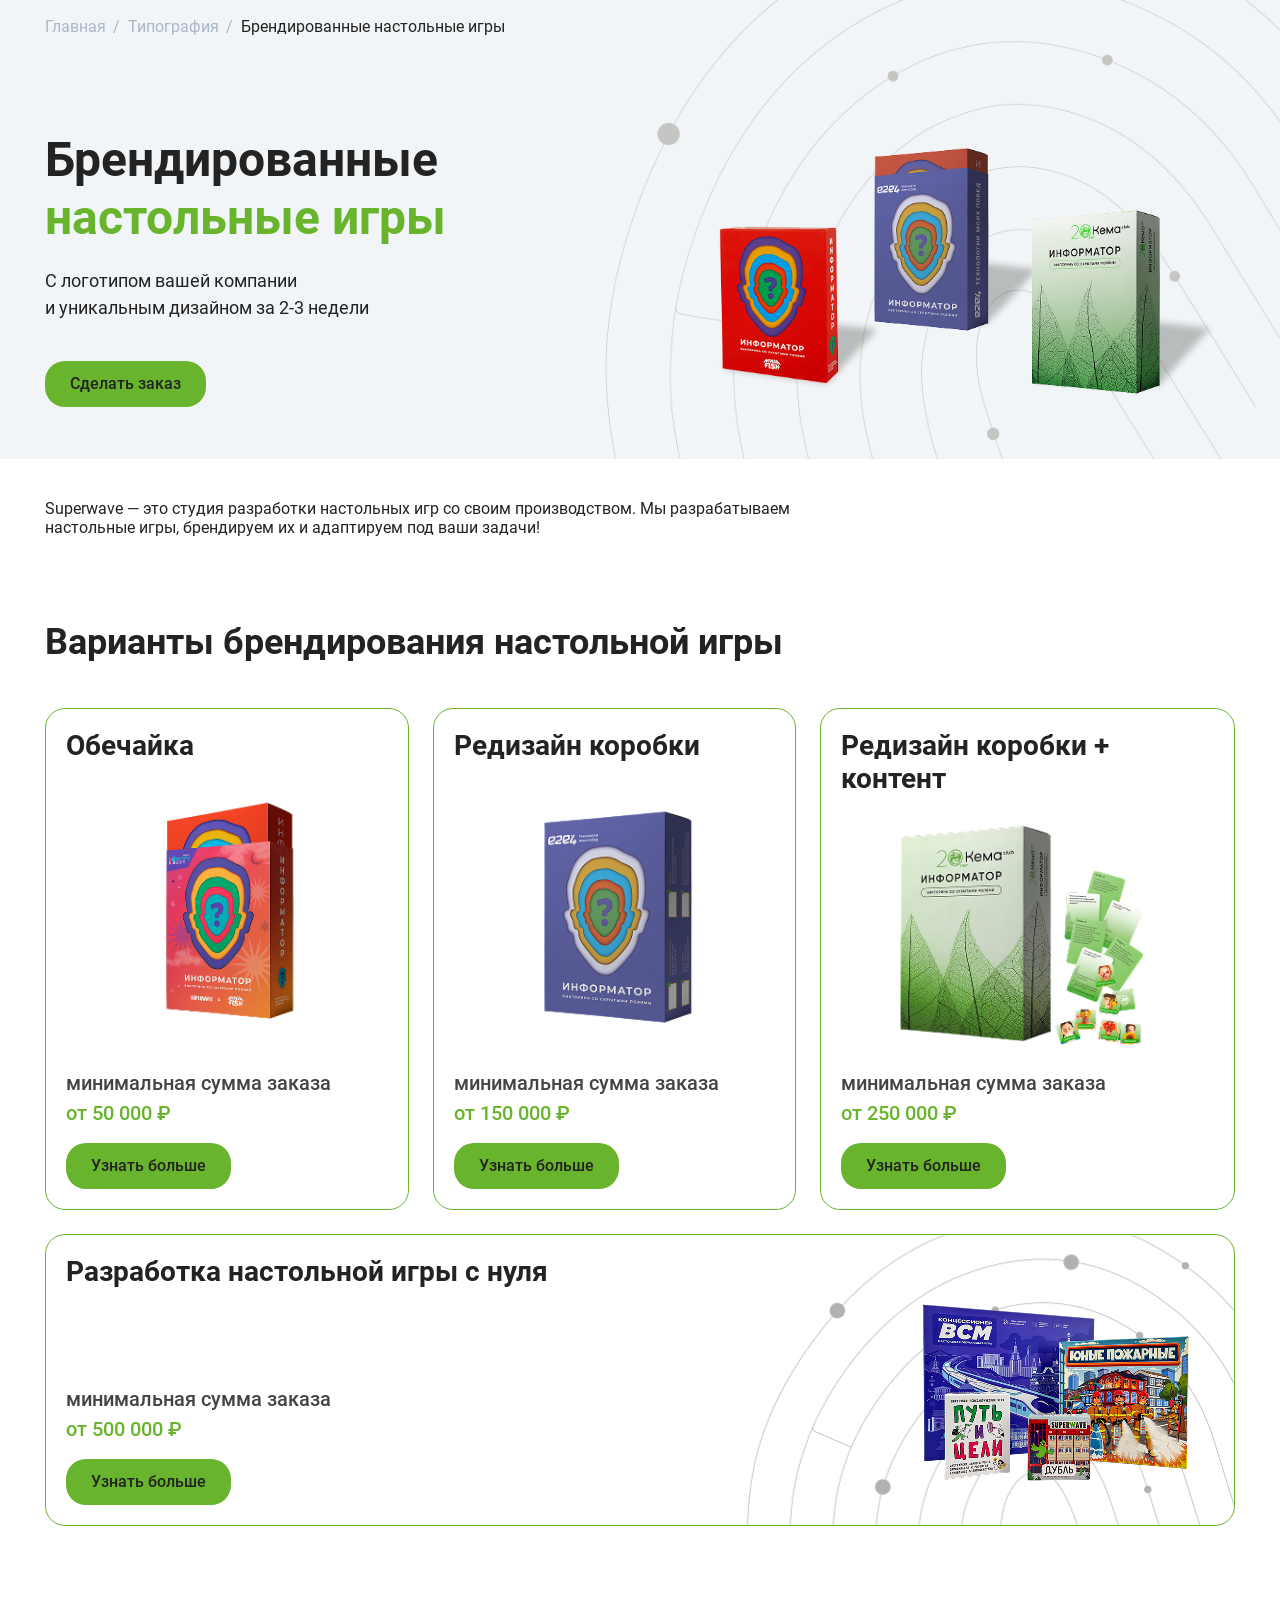
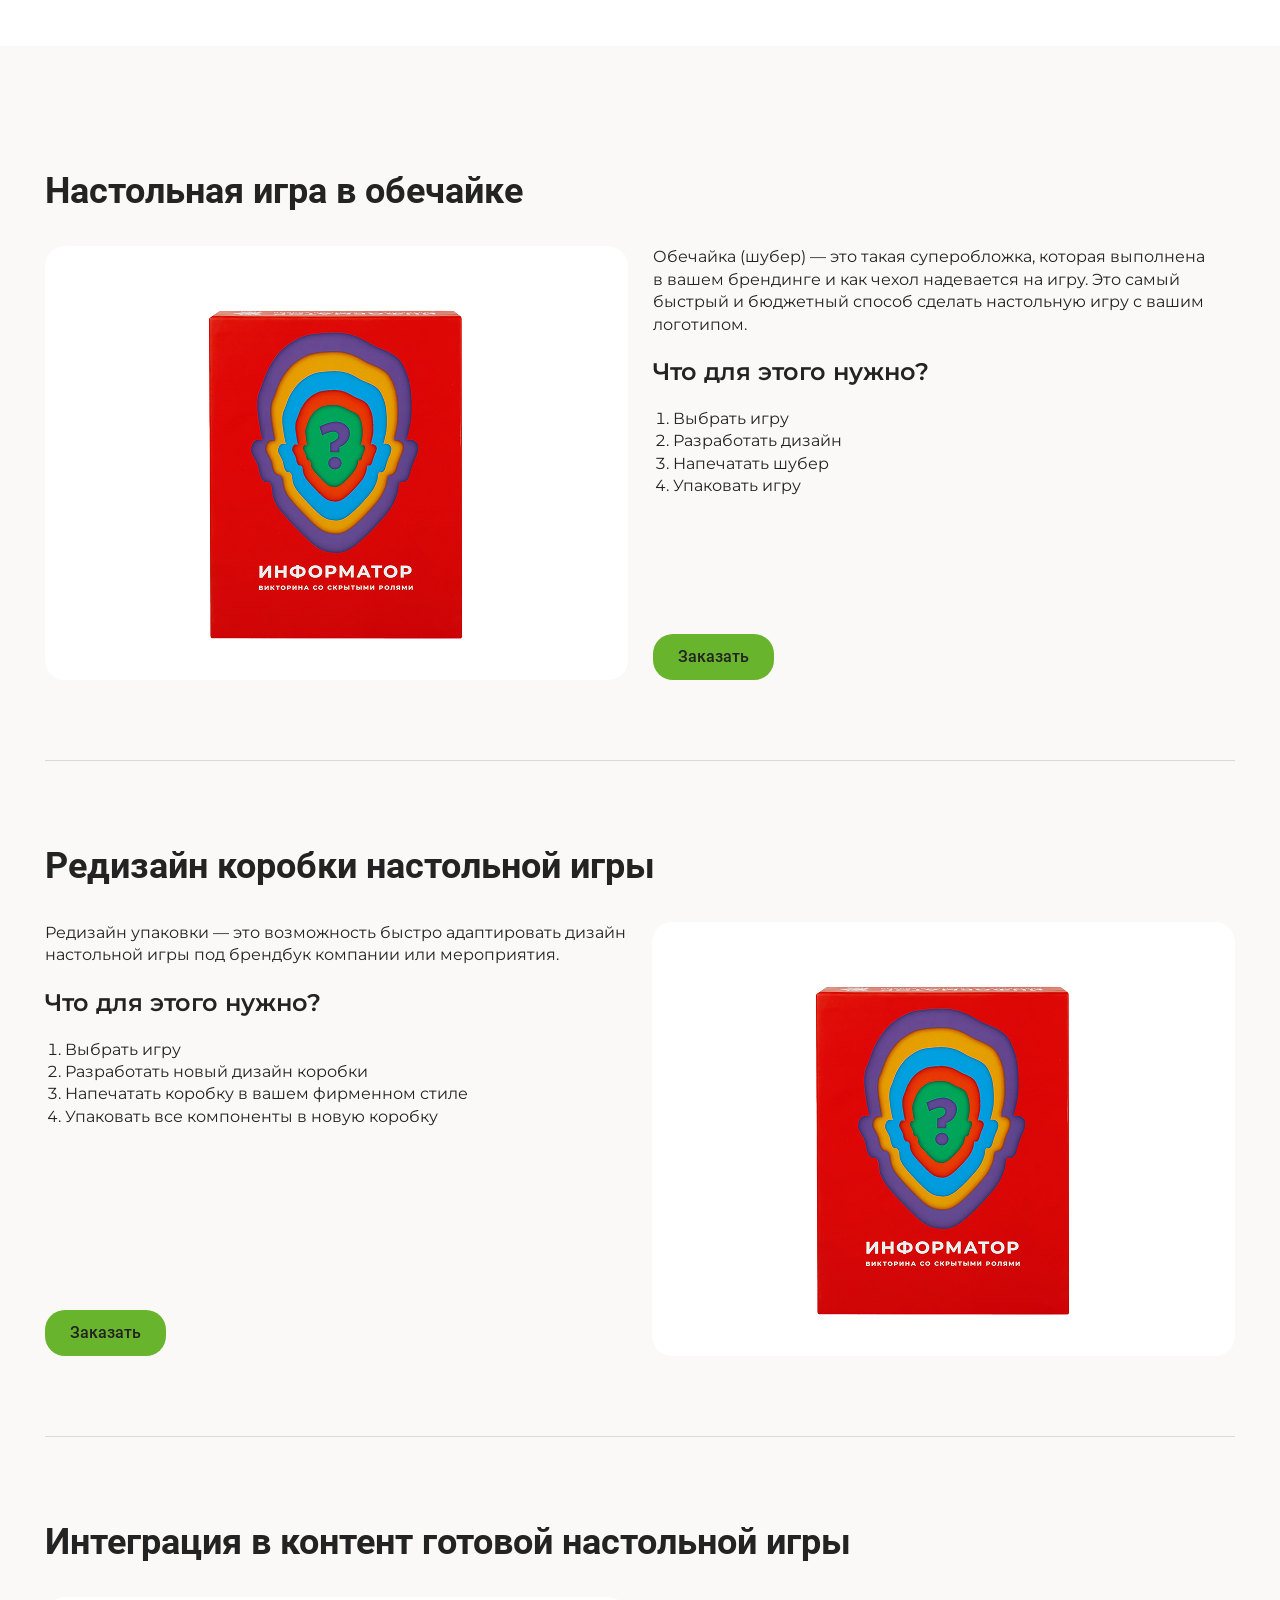
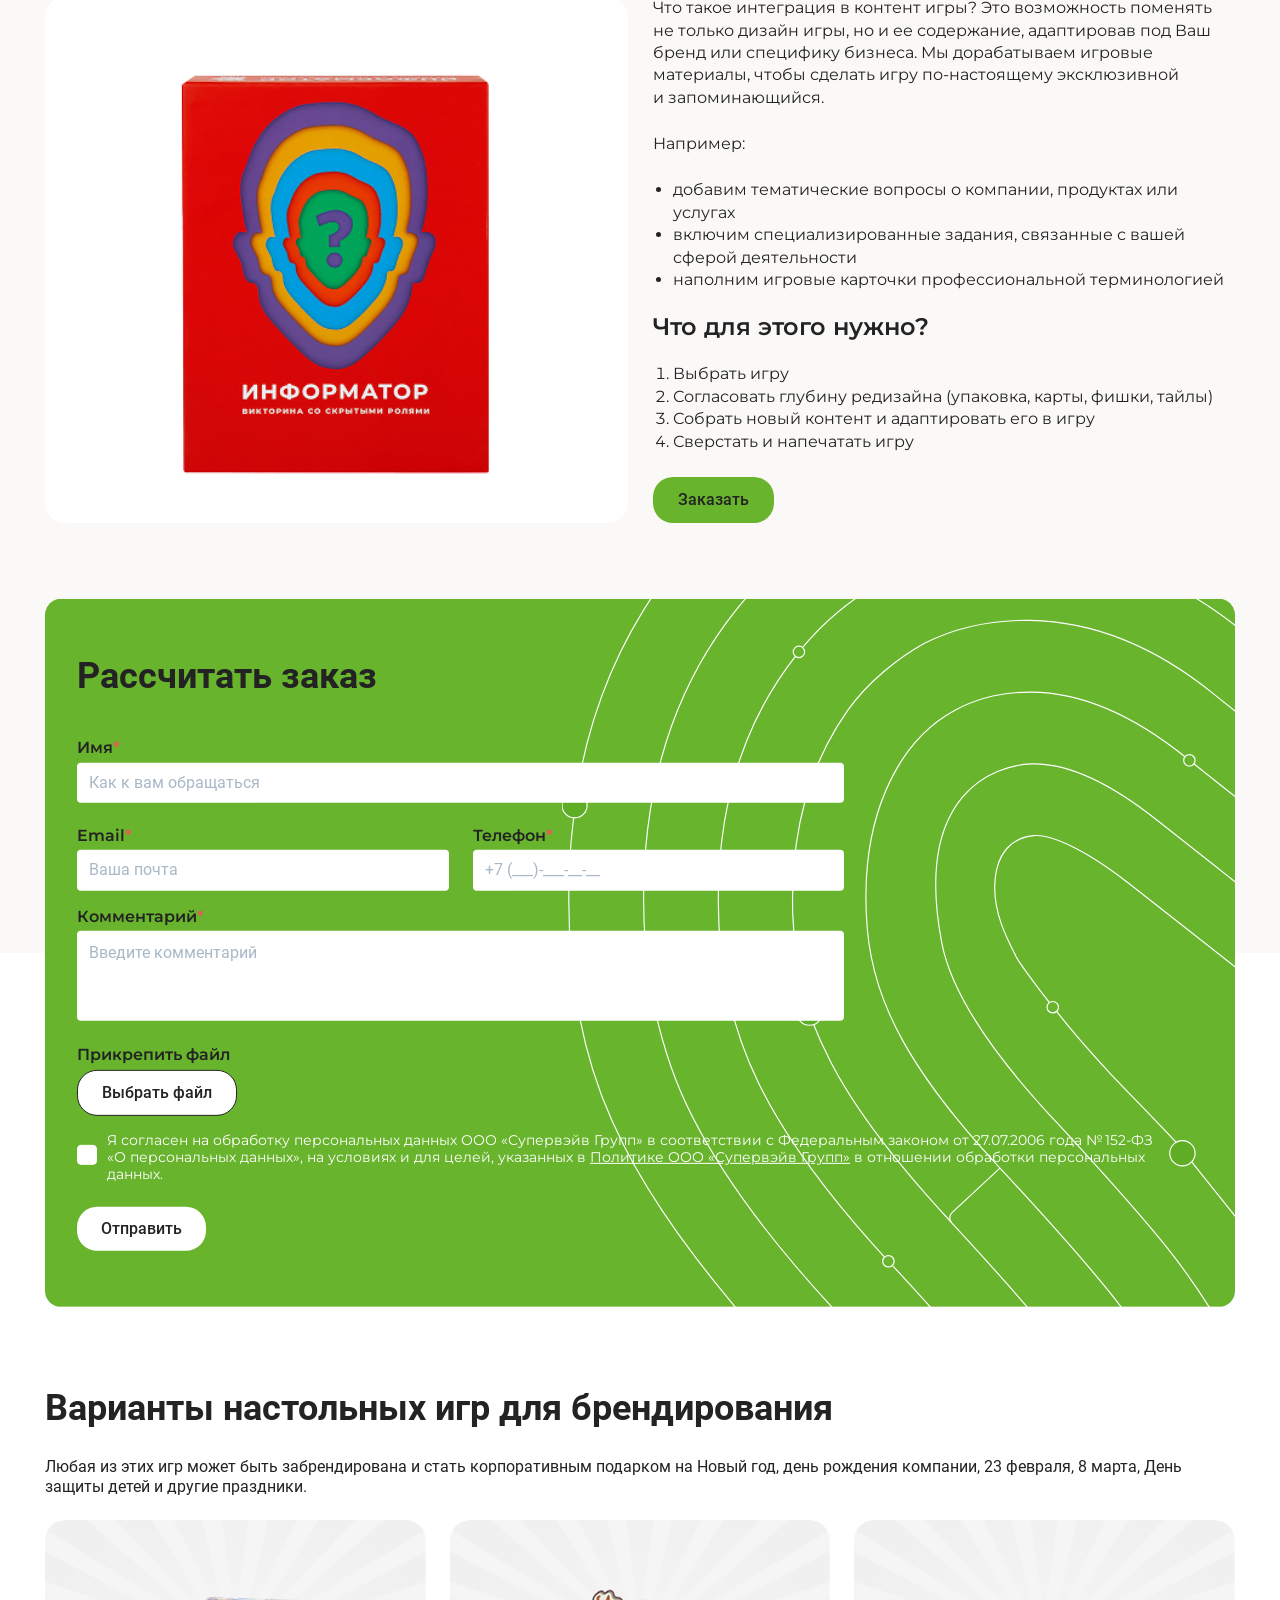
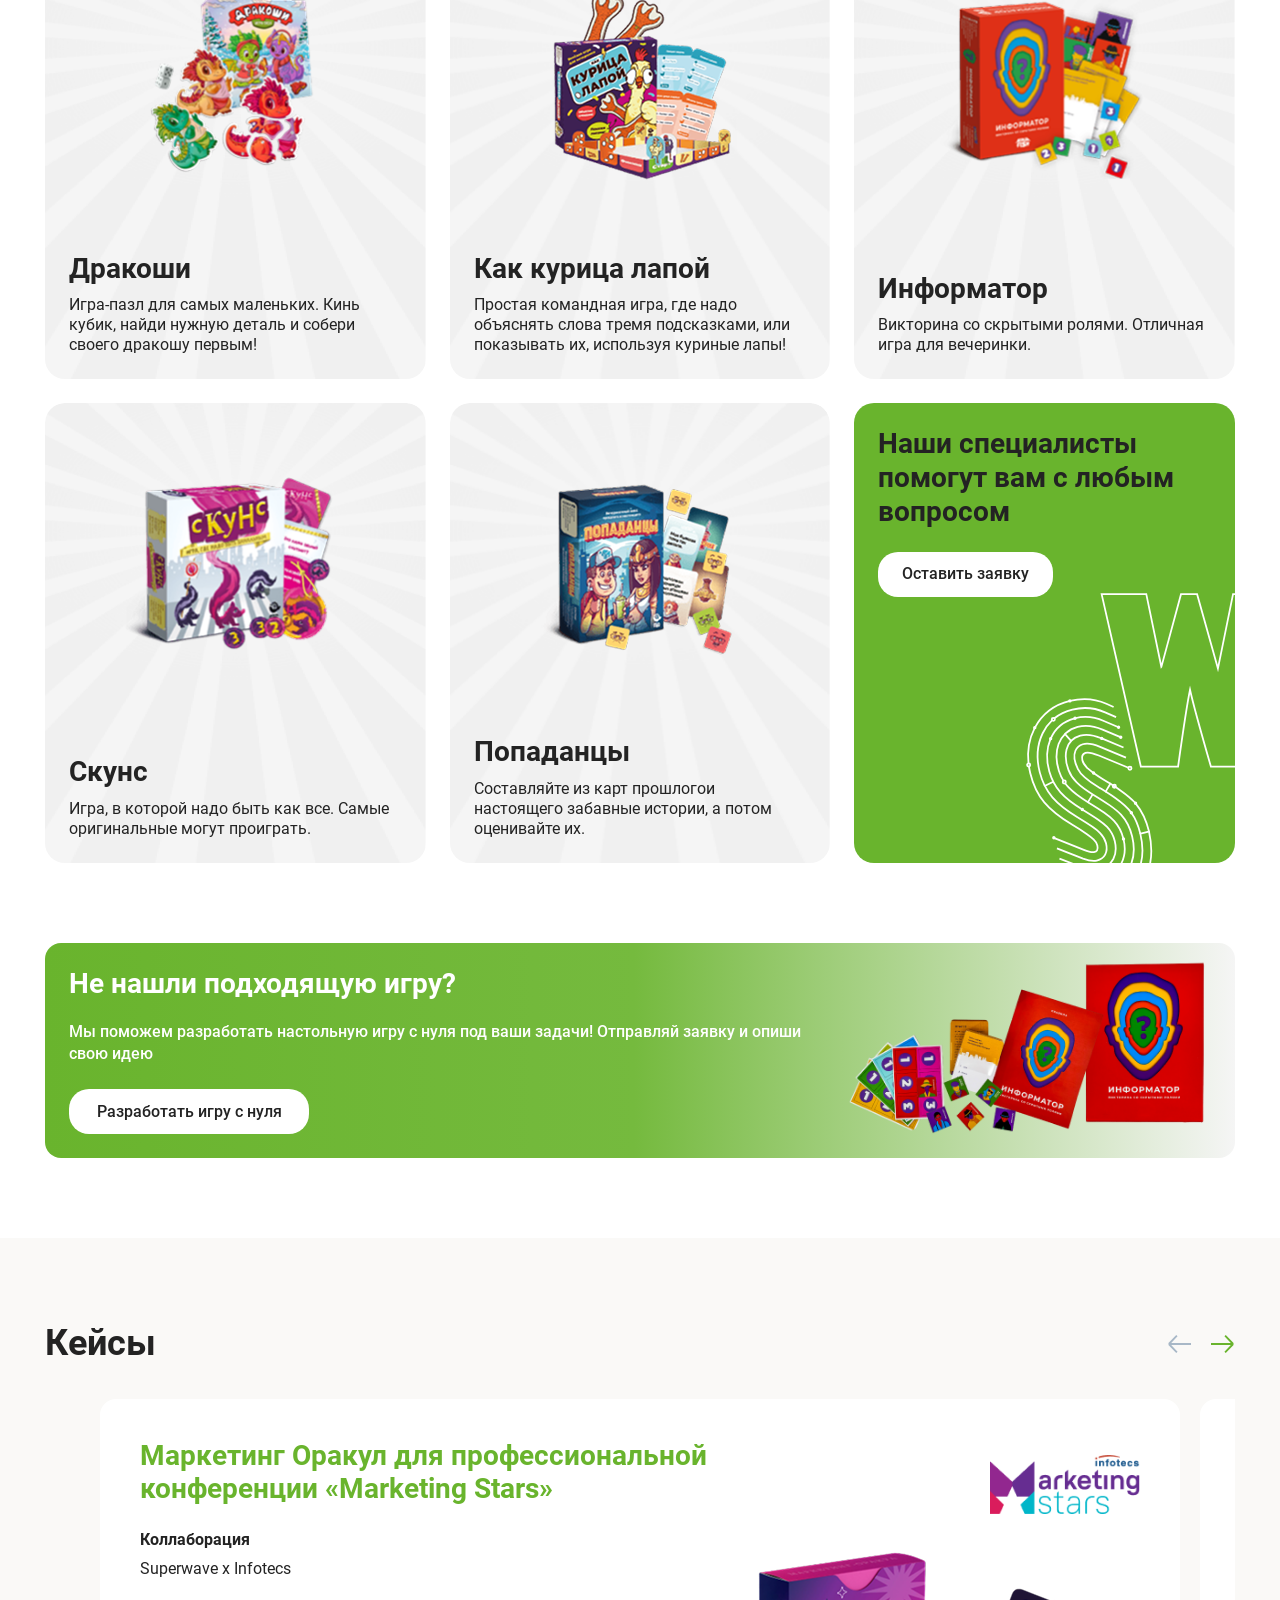
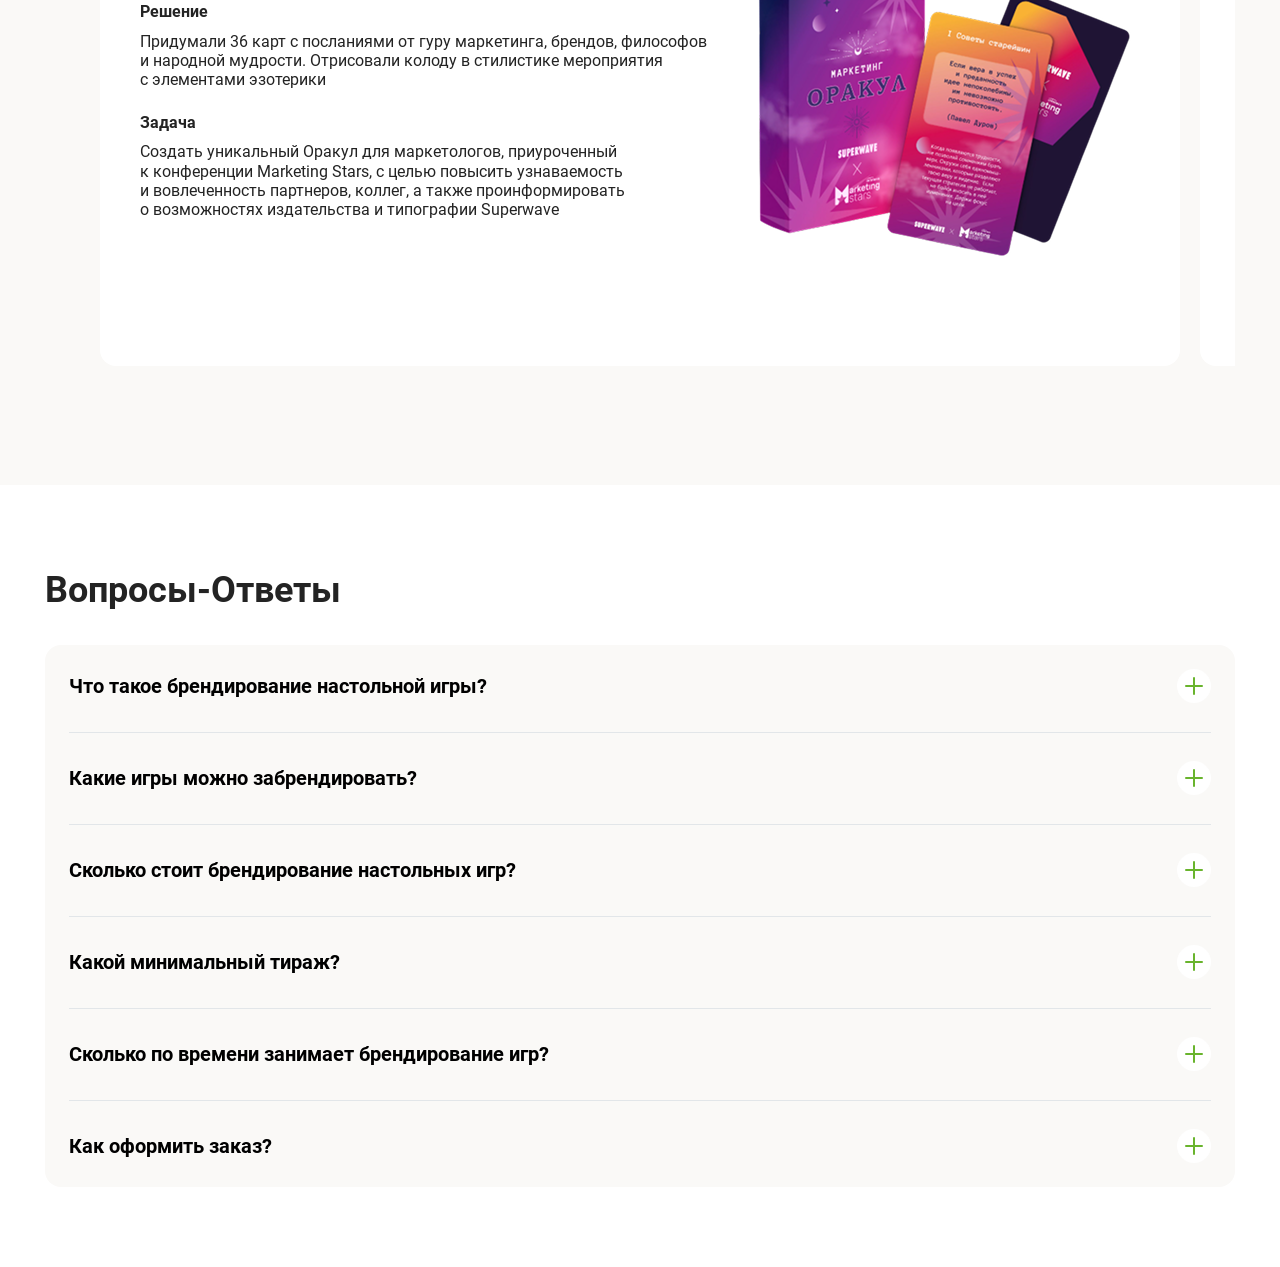
==== commit 57cb9e8c: "Add files via upload" ====
--- a/detail.html
+++ b/detail.html
@@ -1,2 +1,2 @@
 <!DOCTYPE html><html lang="ru" class="page"><head><meta charset="UTF-8"><meta name="viewport" content="width=device-width,initial-scale=1"><link rel="shortcut icon" href="favicon.ico" type="image/x-icon"><meta http-equiv="X-UA-Compatible" content="ie=edge"><meta name="theme-color" content="#111111"><title></title><link rel="preload" href="fonts/Roboto-Regular.woff2" as="font" type="font/woff2" crossorigin><link rel="stylesheet" href="css/vendor.css"><link rel="stylesheet" href="css/main.css"><!-- <link rel="stylesheet" href="https://superwave.ru/web/css/service/custom.css">
-  <link rel="stylesheet" href="https://superwave.ru/web/css/service/main.css"> --><script defer="defer" src="js/main.js"></script></head><body class="page__body"><main class="main"><section class="detail-page head-page"><div class="container"><div class="detail-page__breadcrumbs head-page__breadcrumbs breadcrumbs breadcrumbs--light"><ul class="breadcrumbs__list"><li class="breadcrumbs__item"><a class="breadcrumbs__link" href="index.html">Главная</a></li><li class="breadcrumbs__item"><a class="breadcrumbs__link" href="#">Типография</a></li><li class="breadcrumbs__item breadcrumbs__item--active"><span>Брендированные настольные игры</span></li></ul></div><div class="head-page__wrapper"><div class="head-page__content head-page__content--no-decor"><h1 class="head-page__title">Брендированные<br><span class="head-page__title-accent head-page__title-accent--lower">настольные игры</span></h1><p class="head-page__text">С логотипом вашей компании<br>и уникальным дизайном за 2-3 недели</p><button class="head-page__btn button-primary">Сделать заказ</button></div><img class="head-page__img" src="img/detail/hero-img.png" alt="Pic"></div></div></section><section class="detail-page__text-block text-block"><div class="container"><div class="text-block__text">Superwave — это студия разработки настольных игр со своим производством. Мы разрабатываем настольные игры, брендируем их и адаптируем под ваши задачи!</div></div></section><section class="detail-page__variants"><div class="container"><h2 class="detail-page__variants-title section-title">Варианты брендирования настольной игры</h2><ul class="detail-page__variants-list"><div class="detail-page__variants-list-wrap"><li class="detail-page__variants-item"><h3 class="detail-page__variants-item-title">Обечайка</h3><img class="detail-page__variants-img" src="img/variants/5.png" alt="Картинка"><div class="detail-page__variants-inner"><p class="detail-page__variants-text">минимальная сумма заказа</p><span class="detail-page__variants-num">от 50 000 ₽</span> <a class="detail-page__variants-button button-primary" href="#table-games">Узнать больше</a></div></li><li class="detail-page__variants-item"><h3 class="detail-page__variants-item-title">Редизайн коробки</h3><img class="detail-page__variants-img" src="img/variants/6.png" alt="Картинка"><div class="detail-page__variants-inner"><p class="detail-page__variants-text">минимальная сумма заказа</p><span class="detail-page__variants-num">от 150 000 ₽</span> <a class="detail-page__variants-button button-primary" href="#table-games">Узнать больше</a></div></li><li class="detail-page__variants-item"><h3 class="detail-page__variants-item-title">Редизайн коробки + контент</h3><img class="detail-page__variants-img" src="img/variants/7.png" alt="Картинка"><div class="detail-page__variants-inner"><p class="detail-page__variants-text">минимальная сумма заказа</p><span class="detail-page__variants-num">от 250 000 ₽</span> <a class="detail-page__variants-button button-primary" href="#table-games">Узнать больше</a></div></li></div><li class="detail-page__variants-item detail-page__variants-item--large"><div class="detail-page__variants-item-left"><h3 class="detail-page__variants-item-title">Разработка настольной игры с нуля</h3><img class="detail-page__variants-img-mobile" src="img/variants/8.png" alt="Картинка"><div class="detail-page__variants-item-left-footer"><p class="detail-page__variants-text">минимальная сумма заказа</p><span class="detail-page__variants-num">от 500 000 ₽</span> <a class="detail-page__variants-button button-primary" href="#table-games">Узнать больше</a></div></div><img class="detail-page__variants-img" src="img/variants/8.png" alt="Картинка"></li></ul></div></section><div class="detail-page__section-container"><div class="container"><div class="detail-page__wrapper"><section class="detail-page__info"><ul class="detail-page__info-list"><li class="detail-page__info-item"><h2 class="detail-page__info-item-title section-title" id="table-games">Настольная игра в обечайке</h2><div class="detail-page__info-item-inner"><img class="detail-page__info-item-img" src="img/detail/info/1.jpg" alt="Pic"><div class="detail-page__info-item-content"><div class="detail-page__info-item-content-inner"><p>Обечайка (шубер) — это такая суперобложка, которая выполнена в вашем брендинге и как чехол надевается на игру. Это самый быстрый и бюджетный способ сделать настольную игру с вашим логотипом.</p><h4 class="detail-page__info-item-question">Что для этого нужно?</h4><ol><li>Выбрать игру</li><li>Разработать дизайн</li><li>Напечатать шубер</li><li>Упаковать игру</li></ol></div><a class="detail-page__info-item-btn button-primary" href="#form">Заказать</a></div></div></li><li class="detail-page__info-item"><h2 class="detail-page__info-item-title section-title">Редизайн коробки настольной игры</h2><div class="detail-page__info-item-inner"><div class="detail-page__info-item-content"><div class="detail-page__info-item-content-inner"><p>Редизайн упаковки — это возможность быстро адаптировать дизайн настольной игры под брендбук компании или мероприятия.</p><h4 class="detail-page__info-item-question">Что для этого нужно?</h4><ol><li>Выбрать игру</li><li>Разработать новый дизайн коробки</li><li>Напечатать коробку в вашем фирменном стиле</li><li>Упаковать все компоненты в новую коробку</li></ol></div><a class="detail-page__info-item-btn button-primary" href="#form">Заказать</a></div><img class="detail-page__info-item-img" src="img/detail/info/3.jpg" alt="Pic"></div></li><li class="detail-page__info-item"><h2 class="detail-page__info-item-title section-title">Интеграция в контент готовой настольной игры</h2><div class="detail-page__info-item-inner"><img class="detail-page__info-item-img" src="img/detail/info/1.jpg" alt="Pic"><div class="detail-page__info-item-content"><div class="detail-page__info-item-content-inner"><p>Что такое интеграция в контент игры? Это возможность поменять не только дизайн игры, но и ее содержание, адаптировав под Ваш бренд или специфику бизнеса. Мы дорабатываем игровые материалы, чтобы сделать игру по-настоящему эксклюзивной и запоминающийся.</p><p>Например:</p><ul><li>добавим тематические вопросы о компании, продуктах или услугах</li><li>включим специализированные задания, связанные с вашей сферой деятельности</li><li>наполним игровые карточки профессиональной терминологией</li></ul><h4 class="detail-page__info-item-question">Что для этого нужно?</h4><ol><li>Выбрать игру</li><li>Согласовать глубину редизайна (упаковка, карты, фишки, тайлы)</li><li>Собрать новый контент и адаптировать его в игру</li><li>Сверстать и напечатать игру</li></ol></div><a class="detail-page__info-item-btn button-primary" href="#form">Заказать</a></div></div></li></ul></section><div class="detail-page__form application-form" id="form"><div class="application-form__wrapper"><div class="application-form__left"><h2 class="application-form__title">Рассчитать заказ</h2></div><form class="form" id="choose-application-form" name="application-form" action="#" novalidate="novalidate"><div class="form__inner"><label class="form__label form__label--name" for="name"><span class="form__label-name">Имя<span>*</span></span> <input name="ServiceForm[name]" class="form__input input-name" autocomplete="off" type="text" id="name" placeholder="Как к вам обращаться" data-validate-field="name"></label><div class="form__block"><label class="form__label" for="mail"><span class="form__label-name">Email<span>*</span></span> <input name="ServiceForm[email]" class="form__input input-mail" autocomplete="off" type="email" id="mail" placeholder="Ваша почта" data-validate-field="mail"></label> <label class="form__label" for="phone"><span class="form__label-name">Телефон<span>*</span></span> <input name="ServiceForm[phone]" class="form__input input-tel" type="tel" id="phone" data-validate-field="phone" inputmode="text" placeholder="+7 (___)-___-__-__"></label></div><label class="form__label form__label--textarea" for="textarea"><span class="form__label-name">Комментарий<span>*</span></span> <textarea name="ServiceForm[message]" class="form__textarea input-textarea" id="textarea" data-validate-field="textarea" placeholder="Введите комментарий"></textarea></label><div class="form__file-upload file-upload"><input class="file-upload__input" type="file" id="file-input"> <label class="file-upload__label" for="file-input"><span class="file-upload__text">Прикрепить файл</span> <button class="file-upload__btn button-white">Выбрать файл</button></label></div></div><div class="form__checkbox form__checkbox--hidden"><label class="form__label custom-checkbox"><input class="custom-checkbox__input input-checkbox visually-hidden" type="checkbox" data-validate-field="checkbox"> <span class="custom-checkbox__span"></span></label><p class="form__checkbox-text">Я согласен на обработку персональных данных ООО «Супервэйв Групп» в соответствии с Федеральным законом от 27.07.2006 года № 152-ФЗ «О персональных данных», на условиях и для целей, указанных в <a class="form__text-link" href="#">Политике ООО «Супервэйв Групп»</a> в отношении обработки персональных данных.</p></div><p class="form__policy-text">Нажимая кнопку «Отправить» вы даете согласие на обработку персональных данных и соглашаетесь с <a class="form__text-link" href="#">политикой конфиденциальности</a></p><button class="form__button button-white">Отправить</button></form></div></div></div></div></div><section class="detail-page__table-games"><div class="container"><h2 class="detail-page__table-games-title section-title" id="games">Варианты настольных игр для брендирования</h2><p class="detail-page__table-games-text">Любая из этих игр может быть забрендирована и стать корпоративным подарком на Новый год, день рождения компании, 23 февраля, 8 марта, День защиты детей и другие праздники.</p><div class="detail-page__table-games-swiper swiper"><ul class="detail-page__table-games-list swiper-wrapper"><li class="detail-page__table-games-item swiper-slide"><img class="detail-page__table-games-item-img" src="img/variants/9.png" alt="pic"><div class="detail-page__table-games-inner"><h4 class="detail-page__table-games-item-name">Дракоши</h4><p class="detail-page__table-games-item-text">Игра-пазл для самых маленьких. Кинь кубик, найди нужную деталь и собери своего дракошу первым!</p></div></li><li class="detail-page__table-games-item swiper-slide"><img class="detail-page__table-games-item-img" src="img/variants/10.png" alt="pic"><div class="detail-page__table-games-inner"><h4 class="detail-page__table-games-item-name">Как курица лапой</h4><p class="detail-page__table-games-item-text">Простая командная игра, где надо объяснять слова тремя подсказками, или показывать их, используя куриные лапы!</p></div></li><li class="detail-page__table-games-item swiper-slide"><img class="detail-page__table-games-item-img" src="img/variants/11.png" alt="pic"><div class="detail-page__table-games-inner"><h4 class="detail-page__table-games-item-name">Информатор</h4><p class="detail-page__table-games-item-text">Викторина со скрытыми ролями. Отличная игра для вечеринки.</p></div></li><li class="detail-page__table-games-item swiper-slide"><img class="detail-page__table-games-item-img" src="img/variants/12.png" alt="pic"><div class="detail-page__table-games-inner"><h4 class="detail-page__table-games-item-name">Скунс</h4><p class="detail-page__table-games-item-text">Игра, в которой надо быть как все. Самые оригинальные могут проиграть.</p></div></li><li class="detail-page__table-games-item swiper-slide"><img class="detail-page__table-games-item-img" src="img/variants/13.png" alt="pic"><div class="detail-page__table-games-inner"><h4 class="detail-page__table-games-item-name">Попаданцы</h4><p class="detail-page__table-games-item-text">Составляйте из карт прошлогои настоящего забавные истории, а потом оценивайте их.</p></div></li><li class="detail-page__table-games-item detail-page__table-games-item--green swiper-slide"><h4 class="detail-page__table-games-item-name">Наши специалисты помогут вам с любым вопросом</h4><button class="detail-page__table-games-item-btn button-white">Оставить заявку</button></li></ul><div class="detail-page__table-progressbar slider-pagination"></div></div><div class="detail-page__technical-solutions technical-solutions"><div class="technical-solutions__card"><div class="technical-solutions__content"><h3 class="technical-solutions__card-title">Не нашли подходящую игру?</h3><p class="technical-solutions__text">Мы поможем разработать настольную игру с нуля под ваши задачи! Отправляй заявку и опиши свою идею</p><a class="technical-solutions__btn" href="#" download="Технические требования к файлам">Разработать игру с нуля</a></div><div class="technical-solutions__img-wrap"><img class="technical-solutions__img" src="img/technical-solutions/2.png" alt="Картинка"></div></div></div></div></section><section class="detail-page__cases cases"><div class="container"><div class="cases__head"><h2 class="cases__title section-title">Кейсы</h2><div class="cases__slider-controls-btns"><button class="cases__slider-controls-prev slider-control slider-control--prev swiper-button-disabled" aria-label="Назад" disabled=""><svg width="26" height="20" viewBox="0 0 26 20" fill="none" xmlns="http://www.w3.org/2000/svg"><path d="M0 10H24M24 10L15.2727 1M24 10L15.2727 19" stroke="#69B42D" stroke-width="2"></path></svg></button> <button class="cases__slider-controls-next slider-control" aria-label="Назад"><svg width="26" height="20" viewBox="0 0 26 20" fill="none" xmlns="http://www.w3.org/2000/svg"><path d="M0 10H24M24 10L15.2727 1M24 10L15.2727 19" stroke="#69B42D" stroke-width="2"></path></svg></button></div></div><div class="cases__wrapper swiper"><ul class="cases__slider swiper-wrapper"><li class="cases__item swiper-slide"><div class="cases__item-head"><h3 class="cases__item-title">Маркетинг Оракул для профессиональной<br>конференции «Marketing Stars»</h3><img class="cases__item-img" src="img/detail/case1.png" alt="Картинка"></div><div class="cases__item-wrapper"><div class="cases__item-left"><h4 class="cases__item-subtitle">Коллаборация</h4><p class="cases__item-text">Superwave x Infotecs</p><h4 class="cases__item-subtitle">Решение</h4><p class="cases__item-text">Придумали 36 карт с посланиями от гуру маркетинга, брендов, философов и народной мудрости. Отрисовали колоду в стилистике мероприятия с элементами эзотерики</p><h4 class="cases__item-subtitle">Задача</h4><p class="cases__item-text">Создать уникальный Оракул для маркетологов, приуроченный к конференции Marketing Stars, с целью повысить узнаваемость и вовлеченность партнеров, коллег, а также проинформировать о возможностях издательства и типографии Superwave</p></div><img class="cases__item-img-content" src="img/detail/case.png" alt="Картинка"></div></li><li class="cases__item swiper-slide"><div class="cases__item-head"><h3 class="cases__item-title">Корпоративные игры интеграция в контент игры для «e2e4»</h3></div><div class="cases__item-wrapper"><div class="cases__item-left"><h4 class="cases__item-subtitle">Задача</h4><p class="cases__item-text">Компания «E2E4» — большой интернет-магазин с товарами и готовыми IT-решениями. Ребята попросили сделать для них настольную игру, которая в игровой форме познакомит сотрудников и партнеров компании с интересными фактами из мира IT.</p><h4 class="cases__item-subtitle">Решение</h4><p class="cases__item-text">Адаптировали под «E2E4» две игры издательства: «Информатор» и «Как курица лапой». Для «Информатор» нашли интересные факты из мира IT и превратили их в вопросы. В игре «Как курица лапой» собрали море комплектующих и IT-терминов, интегрировали их в игровые задания так, что их нужно показывать лапами и объяснять тремя словами.</p></div><img class="cases__item-img-content" src="img/detail/case2.png" alt="Картинка"></div></li><li class="cases__item swiper-slide"><div class="cases__item-head"><h3 class="cases__item-title">Ямальский код для регионального центра «АВАНГАРД»</h3></div><div class="cases__item-wrapper"><div class="cases__item-left"><h4 class="cases__item-subtitle">Задача</h4><p class="cases__item-text">Ямальскому региональному центру «Авангард» нужно повысить степень культурной вовлечённости молодёжи. А ещё рассказать в игровой форме местным и гостям об особенностях края.</p><h4 class="cases__item-subtitle">Решение</h4><p class="cases__item-text">Собрали самые распространенные и ценные ямальские понятия. Придумали под них оригинальную игровую механику, где нужно быстро объяснить 4 тайных слова несколькими способами: голосом, жестами, одним словом, а потом и вовсе антонимом. Нарисовали аутентичный арт, отобразили особенности местного фольклора, деталей одежды, местных достопримечательностей. В итоге, получили игру, где можно весело узнать, что такое пимы, авка и муксун, и объяснить их потом даже без слов.</p></div><img class="cases__item-img-content" src="img/detail/case3.png" alt="Картинка"></div></li></ul></div><div class="cases__progressbar slider-pagination"></div></div></section><section class="detail-page__questions questions"><div class="container"><h2 class="questions__title section-title">Вопросы-Ответы</h2><ul class="questions__accordion accordion"><li class="accordion__item"><button class="accordion__btn"><span class="accordion__name">Что такое брендирование настольной игры?</span><div class="accordion__decor"></div></button><div class="accordion__content text"><p>Это адаптация дизайна настольной игры заказчика под брендбук заказчика: нанесение фирменного логотипа, внедрение корпоративных цветов, паттернов и других элементов айдентики.</p><p>Мы предлагаем 3 варианта брендирования — обечайка, редизайн, доработка контента.</p></div></li><li class="accordion__item"><button class="accordion__btn"><span class="accordion__name">Какие игры можно забрендировать?</span><div class="accordion__decor"></div></button><div class="accordion__content text"><p>Можно забрендировать любую игру из портфеля издательства — это «Как курица лапой», «Информатор», «Дракоши» и др. Все игры можно увидеть <a href="#games">здесь</a>.</p></div></li><li class="accordion__item"><button class="accordion__btn"><span class="accordion__name">Сколько стоит брендирование настольных игр?</span><div class="accordion__decor"></div></button><div class="accordion__content text"><p>Цена зависит от типа брендирования, разработка и производство фирменной обечайки или наклейки для готовой игры дешевле и быстрее полного редизайна игры и соответственно производства нового тиража.</p><p><a href="#form">Запросите у нас расчет</a> — мы предложим лучшие варианты под Ваш бюджет</p></div></li><li class="accordion__item"><button class="accordion__btn"><span class="accordion__name">Какой минимальный тираж?</span><div class="accordion__decor"></div></button><div class="accordion__content text"><p>Мы ориентируемся на минимальную сумму заказа:</p><ul><li>Обечайка от 50 000 рублей</li><li>Редизайн от 150 000 рублей</li><li>Игры с доработкой контента от 250 000 рублей</li></ul></div></li><li class="accordion__item"><button class="accordion__btn"><span class="accordion__name">Сколько по времени занимает брендирование игр?</span><div class="accordion__decor"></div></button><div class="accordion__content text"><p>Скорость зависит от выбранного варианта брендирования настольной игры. Если это разработка и производство обечайки, то в среднем это занимает 2-3 недели. Если это редизайн игры, то времени потребуется немного больше — в среднем от 4-5 недель, если клиент будет оперативно передавать информацию по правкам и согласовывать макеты. Доработка контента занимает разное количество времени, в зависимости от сложности проекта — сроки обсуждаются индивидуально.</p></div></li><li class="accordion__item"><button class="accordion__btn"><span class="accordion__name">Как оформить заказ?</span><div class="accordion__decor"></div></button><div class="accordion__content text"><p><a href="#form">Оставьте заявку</a>, выбрав вариант брендирования, который Вас интересует. Опишите вкратце Вашу задумку, необходимый тираж и оставьте свои контактные данные. После этого с Вами свяжутся наши специалисты и вышлют Вам ценовое предложение.</p></div></li></ul></div></section></main></body></html>+  <link rel="stylesheet" href="https://superwave.ru/web/css/service/main.css"> --><script defer="defer" src="js/main.js"></script></head><body class="page__body"><main class="main"><section class="detail-page head-page"><div class="container"><div class="detail-page__breadcrumbs head-page__breadcrumbs breadcrumbs breadcrumbs--light"><ul class="breadcrumbs__list"><li class="breadcrumbs__item"><a class="breadcrumbs__link" href="index.html">Главная</a></li><li class="breadcrumbs__item"><a class="breadcrumbs__link" href="#">Типография</a></li><li class="breadcrumbs__item breadcrumbs__item--active"><span>Брендированные настольные игры</span></li></ul></div><div class="head-page__wrapper"><div class="head-page__content head-page__content--no-decor"><h1 class="head-page__title">Брендированные<br><span class="head-page__title-accent head-page__title-accent--lower">настольные игры</span></h1><p class="head-page__text">С логотипом вашей компании<br>и уникальным дизайном за 2-3 недели</p><button class="head-page__btn button-primary">Сделать заказ</button></div><img class="head-page__img" src="img/detail/hero-img.png" alt="Pic"></div></div></section><section class="detail-page__text-block text-block"><div class="container"><div class="text-block__text">Superwave — это студия разработки настольных игр со своим производством. Мы разрабатываем настольные игры, брендируем их и адаптируем под ваши задачи!</div></div></section><section class="detail-page__variants"><div class="container"><h2 class="detail-page__variants-title section-title">Варианты брендирования настольной игры</h2><ul class="detail-page__variants-list"><div class="detail-page__variants-list-wrap"><li class="detail-page__variants-item"><h3 class="detail-page__variants-item-title">Обечайка</h3><img class="detail-page__variants-img" src="img/variants/5.png" alt="Картинка"><div class="detail-page__variants-inner"><p class="detail-page__variants-text">минимальная сумма заказа</p><span class="detail-page__variants-num">от 50 000 ₽</span> <a class="detail-page__variants-button button-primary" href="#table-games">Узнать больше</a></div></li><li class="detail-page__variants-item"><h3 class="detail-page__variants-item-title">Редизайн коробки</h3><img class="detail-page__variants-img" src="img/variants/6.png" alt="Картинка"><div class="detail-page__variants-inner"><p class="detail-page__variants-text">минимальная сумма заказа</p><span class="detail-page__variants-num">от 150 000 ₽</span> <a class="detail-page__variants-button button-primary" href="#table-games">Узнать больше</a></div></li><li class="detail-page__variants-item"><h3 class="detail-page__variants-item-title">Редизайн коробки + контент</h3><img class="detail-page__variants-img" src="img/variants/7.png" alt="Картинка"><div class="detail-page__variants-inner"><p class="detail-page__variants-text">минимальная сумма заказа</p><span class="detail-page__variants-num">от 250 000 ₽</span> <a class="detail-page__variants-button button-primary" href="#table-games">Узнать больше</a></div></li></div><li class="detail-page__variants-item detail-page__variants-item--large"><div class="detail-page__variants-item-left"><h3 class="detail-page__variants-item-title">Разработка настольной игры с нуля</h3><img class="detail-page__variants-img-mobile" src="img/variants/8.png" alt="Картинка"><div class="detail-page__variants-item-left-footer"><p class="detail-page__variants-text">минимальная сумма заказа</p><span class="detail-page__variants-num">от 500 000 ₽</span> <a class="detail-page__variants-button button-primary" href="#table-games">Узнать больше</a></div></div><img class="detail-page__variants-img" src="img/variants/8.png" alt="Картинка"></li></ul></div></section><div class="detail-page__section-container"><div class="container"><div class="detail-page__wrapper"><section class="detail-page__info"><ul class="detail-page__info-list"><li class="detail-page__info-item"><h2 class="detail-page__info-item-title section-title" id="table-games">Настольная игра в обечайке</h2><div class="detail-page__info-item-inner"><img class="detail-page__info-item-img" src="img/detail/info/1.jpg" alt="Pic"><div class="detail-page__info-item-content"><div class="detail-page__info-item-content-inner"><p>Обечайка (шубер) — это такая суперобложка, которая выполнена в вашем брендинге и как чехол надевается на игру. Это самый быстрый и бюджетный способ сделать настольную игру с вашим логотипом.</p><h4 class="detail-page__info-item-question">Что для этого нужно?</h4><ol><li>Выбрать игру</li><li>Разработать дизайн</li><li>Напечатать шубер</li><li>Упаковать игру</li></ol></div><a class="detail-page__info-item-btn button-primary" href="#form">Заказать</a></div></div></li><li class="detail-page__info-item"><h2 class="detail-page__info-item-title section-title">Редизайн коробки настольной игры</h2><div class="detail-page__info-item-inner"><div class="detail-page__info-item-content"><div class="detail-page__info-item-content-inner"><p>Редизайн упаковки — это возможность быстро адаптировать дизайн настольной игры под брендбук компании или мероприятия.</p><h4 class="detail-page__info-item-question">Что для этого нужно?</h4><ol><li>Выбрать игру</li><li>Разработать новый дизайн коробки</li><li>Напечатать коробку в вашем фирменном стиле</li><li>Упаковать все компоненты в новую коробку</li></ol></div><a class="detail-page__info-item-btn button-primary" href="#form">Заказать</a></div><img class="detail-page__info-item-img" src="img/detail/info/3.jpg" alt="Pic"></div></li><li class="detail-page__info-item"><h2 class="detail-page__info-item-title section-title">Интеграция в контент готовой настольной игры</h2><div class="detail-page__info-item-inner"><img class="detail-page__info-item-img" src="img/detail/info/1.jpg" alt="Pic"><div class="detail-page__info-item-content"><div class="detail-page__info-item-content-inner"><p>Что такое интеграция в контент игры? Это возможность поменять не только дизайн игры, но и ее содержание, адаптировав под Ваш бренд или специфику бизнеса. Мы дорабатываем игровые материалы, чтобы сделать игру по-настоящему эксклюзивной и запоминающийся.</p><p>Например:</p><ul><li>добавим тематические вопросы о компании, продуктах или услугах</li><li>включим специализированные задания, связанные с вашей сферой деятельности</li><li>наполним игровые карточки профессиональной терминологией</li></ul><h4 class="detail-page__info-item-question">Что для этого нужно?</h4><ol><li>Выбрать игру</li><li>Согласовать глубину редизайна (упаковка, карты, фишки, тайлы)</li><li>Собрать новый контент и адаптировать его в игру</li><li>Сверстать и напечатать игру</li></ol></div><a class="detail-page__info-item-btn button-primary" href="#form">Заказать</a></div></div></li></ul></section><div class="detail-page__form application-form" id="form"><div class="application-form__wrapper"><div class="application-form__left"><h2 class="application-form__title">Рассчитать заказ</h2></div><form class="form" id="choose-application-form" name="application-form" action="#" novalidate="novalidate"><div class="form__inner"><label class="form__label form__label--name" for="name"><span class="form__label-name">Имя<span>*</span></span> <input name="ServiceForm[name]" class="form__input input-name" autocomplete="off" type="text" id="name" placeholder="Как к вам обращаться" data-validate-field="name"></label><div class="form__block"><label class="form__label" for="mail"><span class="form__label-name">Email<span>*</span></span> <input name="ServiceForm[email]" class="form__input input-mail" autocomplete="off" type="email" id="mail" placeholder="Ваша почта" data-validate-field="mail"></label> <label class="form__label" for="phone"><span class="form__label-name">Телефон<span>*</span></span> <input name="ServiceForm[phone]" class="form__input input-tel" type="tel" id="phone" data-validate-field="phone" inputmode="text" placeholder="+7 (___)-___-__-__"></label></div><label class="form__label form__label--textarea" for="textarea"><span class="form__label-name">Комментарий<span>*</span></span> <textarea name="ServiceForm[message]" class="form__textarea input-textarea" id="textarea" data-validate-field="textarea" placeholder="Введите комментарий"></textarea></label><div class="form__file-upload file-upload"><input class="file-upload__input" type="file" id="file-input"> <label class="file-upload__label" for="file-input"><span class="file-upload__text">Прикрепить файл</span> <button class="file-upload__btn button-white">Выбрать файл</button></label></div></div><div class="form__checkbox form__checkbox--hidden"><label class="form__label custom-checkbox"><input class="custom-checkbox__input input-checkbox visually-hidden" type="checkbox" data-validate-field="checkbox"> <span class="custom-checkbox__span"></span></label><p class="form__checkbox-text">Я согласен на обработку персональных данных ООО «Супервэйв Групп» в соответствии с Федеральным законом от 27.07.2006 года № 152-ФЗ «О персональных данных», на условиях и для целей, указанных в <a class="form__text-link" href="#">Политике ООО «Супервэйв Групп»</a> в отношении обработки персональных данных.</p></div><p class="form__policy-text">Нажимая кнопку «Отправить» вы даете согласие на обработку персональных данных и соглашаетесь с <a class="form__text-link" href="#">политикой конфиденциальности</a></p><button class="form__button button-white">Отправить</button></form></div></div></div></div></div><section class="detail-page__table-games"><div class="container"><h2 class="detail-page__table-games-title section-title" id="games">Варианты настольных игр для брендирования</h2><p class="detail-page__table-games-text">Любая из этих игр может быть забрендирована и стать корпоративным подарком на Новый год, день рождения компании, 23 февраля, 8 марта, День защиты детей и другие праздники.</p><div class="detail-page__table-games-swiper swiper"><ul class="detail-page__table-games-list swiper-wrapper"><li class="detail-page__table-games-item swiper-slide"><img class="detail-page__table-games-item-img" src="img/variants/9.png" alt="pic"><div class="detail-page__table-games-inner"><h4 class="detail-page__table-games-item-name">Дракоши</h4><p class="detail-page__table-games-item-text">Игра-пазл для самых маленьких. Кинь кубик, найди нужную деталь и собери своего дракошу первым!</p></div></li><li class="detail-page__table-games-item swiper-slide"><img class="detail-page__table-games-item-img" src="img/variants/10.png" alt="pic"><div class="detail-page__table-games-inner"><h4 class="detail-page__table-games-item-name">Как курица лапой</h4><p class="detail-page__table-games-item-text">Простая командная игра, где надо объяснять слова тремя подсказками, или показывать их, используя куриные лапы!</p></div></li><li class="detail-page__table-games-item swiper-slide"><img class="detail-page__table-games-item-img" src="img/variants/11.png" alt="pic"><div class="detail-page__table-games-inner"><h4 class="detail-page__table-games-item-name">Информатор</h4><p class="detail-page__table-games-item-text">Викторина со скрытыми ролями. Отличная игра для вечеринки.</p></div></li><li class="detail-page__table-games-item swiper-slide"><img class="detail-page__table-games-item-img" src="img/variants/12.png" alt="pic"><div class="detail-page__table-games-inner"><h4 class="detail-page__table-games-item-name">Скунс</h4><p class="detail-page__table-games-item-text">Игра, в которой надо быть как все. Самые оригинальные могут проиграть.</p></div></li><li class="detail-page__table-games-item swiper-slide"><img class="detail-page__table-games-item-img" src="img/variants/13.png" alt="pic"><div class="detail-page__table-games-inner"><h4 class="detail-page__table-games-item-name">Попаданцы</h4><p class="detail-page__table-games-item-text">Составляйте из карт прошлогои настоящего забавные истории, а потом оценивайте их.</p></div></li><li class="detail-page__table-games-item detail-page__table-games-item--green swiper-slide"><h4 class="detail-page__table-games-item-name">Наши специалисты помогут вам с любым вопросом</h4><button class="detail-page__table-games-item-btn button-white">Оставить заявку</button></li></ul><div class="detail-page__table-progressbar slider-pagination"></div></div><div class="detail-page__technical-solutions technical-solutions"><div class="technical-solutions__card"><div class="technical-solutions__content"><h3 class="technical-solutions__card-title">Не нашли подходящую игру?</h3><p class="technical-solutions__text">Мы поможем разработать настольную игру с нуля под ваши задачи! Отправляй заявку и опиши свою идею</p><a class="technical-solutions__btn" href="#" download="Технические требования к файлам">Разработать игру с нуля</a></div><div class="technical-solutions__img-wrap"><img class="technical-solutions__img" src="img/technical-solutions/2.png" alt="Картинка"></div></div></div></div></section><section class="detail-page__cases cases"><div class="container"><div class="cases__head"><h2 class="cases__title section-title">Кейсы</h2><div class="cases__slider-controls-btns"><button class="cases__slider-controls-prev slider-control slider-control--prev swiper-button-disabled" aria-label="Назад" disabled=""><svg width="26" height="20" viewBox="0 0 26 20" fill="none" xmlns="http://www.w3.org/2000/svg"><path d="M0 10H24M24 10L15.2727 1M24 10L15.2727 19" stroke="#69B42D" stroke-width="2"></path></svg></button> <button class="cases__slider-controls-next slider-control" aria-label="Назад"><svg width="26" height="20" viewBox="0 0 26 20" fill="none" xmlns="http://www.w3.org/2000/svg"><path d="M0 10H24M24 10L15.2727 1M24 10L15.2727 19" stroke="#69B42D" stroke-width="2"></path></svg></button></div></div><div class="cases__wrapper swiper"><ul class="cases__slider swiper-wrapper"><li class="cases__item swiper-slide"><div class="cases__item-head"><h3 class="cases__item-title">Маркетинг Оракул для профессиональной<br>конференции «Marketing Stars»</h3><img class="cases__item-img" src="img/detail/case1.png" alt="Картинка"></div><div class="cases__item-wrapper"><div class="cases__item-left"><h4 class="cases__item-subtitle">Коллаборация</h4><p class="cases__item-text">Superwave x Infotecs</p><h4 class="cases__item-subtitle">Решение</h4><p class="cases__item-text">Придумали 36 карт с посланиями от гуру маркетинга, брендов, философов и народной мудрости. Отрисовали колоду в стилистике мероприятия с элементами эзотерики</p><h4 class="cases__item-subtitle">Задача</h4><p class="cases__item-text">Создать уникальный Оракул для маркетологов, приуроченный к конференции Marketing Stars, с целью повысить узнаваемость и вовлеченность партнеров, коллег, а также проинформировать о возможностях издательства и типографии Superwave</p></div><img class="cases__item-img-content" src="img/detail/case.png" alt="Картинка"></div></li><li class="cases__item swiper-slide"><div class="cases__item-head"><h3 class="cases__item-title">Корпоративные игры интеграция в контент<br>игры для «e2e4»</h3></div><div class="cases__item-wrapper"><div class="cases__item-left"><h4 class="cases__item-subtitle">Задача</h4><p class="cases__item-text">Компания «E2E4» — большой интернет-магазин с товарами и готовыми IT-решениями. Ребята попросили сделать для них настольную игру, которая в игровой форме познакомит сотрудников и партнеров компании с интересными фактами из мира IT.</p><h4 class="cases__item-subtitle">Решение</h4><p class="cases__item-text">Адаптировали под «E2E4» две игры издательства: «Информатор» и «Как курица лапой». Для «Информатор» нашли интересные факты из мира IT и превратили их в вопросы. В игре «Как курица лапой» собрали море комплектующих и IT-терминов, интегрировали их в игровые задания так, что их нужно показывать лапами и объяснять тремя словами.</p></div><img class="cases__item-img-content" src="img/detail/case2.png" alt="Картинка"></div></li><li class="cases__item swiper-slide"><div class="cases__item-head"><h3 class="cases__item-title">Ямальский код для регионального центра<br>«АВАНГАРД»</h3></div><div class="cases__item-wrapper"><div class="cases__item-left"><h4 class="cases__item-subtitle">Задача</h4><p class="cases__item-text">Ямальскому региональному центру «Авангард» нужно повысить степень культурной вовлечённости молодёжи. А ещё рассказать в игровой форме местным и гостям об особенностях края.</p><h4 class="cases__item-subtitle">Решение</h4><p class="cases__item-text">Собрали самые распространенные и ценные ямальские понятия. Придумали под них оригинальную игровую механику, где нужно быстро объяснить 4 тайных слова несколькими способами: голосом, жестами, одним словом, а потом и вовсе антонимом. Нарисовали аутентичный арт, отобразили особенности местного фольклора, деталей одежды, местных достопримечательностей. В итоге, получили игру, где можно весело узнать, что такое пимы, авка и муксун, и объяснить их потом даже без слов.</p></div><img class="cases__item-img-content" src="img/detail/case3.png" alt="Картинка"></div></li></ul></div><div class="cases__progressbar slider-pagination"></div></div></section><section class="detail-page__questions questions"><div class="container"><h2 class="questions__title section-title">Вопросы-Ответы</h2><ul class="questions__accordion accordion"><li class="accordion__item"><button class="accordion__btn"><span class="accordion__name">Что такое брендирование настольной игры?</span><div class="accordion__decor"></div></button><div class="accordion__content text"><p>Это адаптация дизайна настольной игры заказчика под брендбук заказчика: нанесение фирменного логотипа, внедрение корпоративных цветов, паттернов и других элементов айдентики.</p><p>Мы предлагаем 3 варианта брендирования — обечайка, редизайн, доработка контента.</p></div></li><li class="accordion__item"><button class="accordion__btn"><span class="accordion__name">Какие игры можно забрендировать?</span><div class="accordion__decor"></div></button><div class="accordion__content text"><p>Можно забрендировать любую игру из портфеля издательства — это «Как курица лапой», «Информатор», «Дракоши» и др. Все игры можно увидеть <a href="#games">здесь</a>.</p></div></li><li class="accordion__item"><button class="accordion__btn"><span class="accordion__name">Сколько стоит брендирование настольных игр?</span><div class="accordion__decor"></div></button><div class="accordion__content text"><p>Цена зависит от типа брендирования, разработка и производство фирменной обечайки или наклейки для готовой игры дешевле и быстрее полного редизайна игры и соответственно производства нового тиража.</p><p><a href="#form">Запросите у нас расчет</a> — мы предложим лучшие варианты под Ваш бюджет</p></div></li><li class="accordion__item"><button class="accordion__btn"><span class="accordion__name">Какой минимальный тираж?</span><div class="accordion__decor"></div></button><div class="accordion__content text"><p>Мы ориентируемся на минимальную сумму заказа:</p><ul><li>Обечайка от 50 000 рублей</li><li>Редизайн от 150 000 рублей</li><li>Игры с доработкой контента от 250 000 рублей</li></ul></div></li><li class="accordion__item"><button class="accordion__btn"><span class="accordion__name">Сколько по времени занимает брендирование игр?</span><div class="accordion__decor"></div></button><div class="accordion__content text"><p>Скорость зависит от выбранного варианта брендирования настольной игры. Если это разработка и производство обечайки, то в среднем это занимает 2-3 недели. Если это редизайн игры, то времени потребуется немного больше — в среднем от 4-5 недель, если клиент будет оперативно передавать информацию по правкам и согласовывать макеты. Доработка контента занимает разное количество времени, в зависимости от сложности проекта — сроки обсуждаются индивидуально.</p></div></li><li class="accordion__item"><button class="accordion__btn"><span class="accordion__name">Как оформить заказ?</span><div class="accordion__decor"></div></button><div class="accordion__content text"><p><a href="#form">Оставьте заявку</a>, указав вариант брендирования, который Вас интересует. Опишите вкратце Вашу задумку, необходимый тираж и оставьте свои контактные данные. После этого с Вами свяжутся наши специалисты и вышлют Вам ценовое предложение.</p></div></li></ul></div></section></main></body></html>
--- a/css/main.css
+++ b/css/main.css
@@ -1 +1 @@
-@charset "UTF-8";:root{--font-family:"Roboto",sans-serif;--content-width:1190px;--container-offset:20px;--container-width:calc(var(--content-width) + (var(--container-offset) * 2));--accent-color:#69b42d;--green-200:#AEE685;--green-600:#408512;--green-800:#284A13;--black-color:#232323;--blue-color:#529ef4;--gray-color:#a8b8c7;--gray-light-color:#f5f5f5;--gray-chicago:#BFB7AF;--bg-color:#faf9f7;--white-color:#fff}.custom-checkbox__field:checked+.custom-checkbox__content::after{opacity:1}.custom-checkbox__field:focus+.custom-checkbox__content::before{outline:red solid 2px;outline-offset:2px}.custom-checkbox__field:disabled+.custom-checkbox__content{opacity:.4;pointer-events:none}@font-face{font-family:Montserrat;src:url(../fonts/Montserrat-Regular.woff2) format("woff2");font-weight:400;font-display:swap;font-style:normal}@font-face{font-family:Montserrat;src:url(../fonts/Montserrat-Italic.woff2) format("woff2");font-weight:500;font-display:swap;font-style:normal}@font-face{font-family:Montserrat;src:url(../fonts/Montserrat-SemiBold.woff2) format("woff2");font-weight:600;font-display:swap;font-style:normal}@font-face{font-family:Roboto;src:url(../fonts/Roboto-Medium.woff2) format("woff2");font-weight:500;font-display:swap;font-style:normal}@font-face{font-family:Roboto;src:url(../fonts/Roboto-Bold.woff2) format("woff2");font-weight:700;font-display:swap;font-style:normal}@font-face{font-family:Roboto;src:url(../fonts/Roboto-Light.woff2) format("woff2");font-weight:300;font-display:swap;font-style:normal}@font-face{font-family:Roboto;src:url(../fonts/Roboto-Regular.woff2) format("woff2");font-weight:400;font-display:swap;font-style:normal}@font-face{font-family:RobotoCondensed;src:url(../fonts/RobotoCondensed-Bold.woff2) format("woff2");font-weight:700;font-display:swap;font-style:normal}*,::after,::before{-webkit-box-sizing:border-box;box-sizing:border-box}.page{height:100%;overflow-x:hidden;font-family:var(--font-family,sans-serif);font-weight:400;-webkit-text-size-adjust:100%;scroll-behavior:smooth}.page--no-scroll{overflow:hidden}.page__body{color:var(--black-color);display:-webkit-box;display:-ms-flexbox;display:flex;-webkit-box-orient:vertical;-webkit-box-direction:normal;-ms-flex-direction:column;flex-direction:column;min-width:375px;min-height:100%;font-size:16px;line-height:1.2;margin:0}h1,h2,h3,h4,p{margin:0}ul{margin:0;padding:0}li{list-style:none}input{border:none}main{-webkit-box-flex:1;-ms-flex-positive:1;flex-grow:1}img{height:auto;max-width:100%;-o-object-fit:cover;object-fit:cover}a{text-decoration:none;color:inherit}button{border:none;padding:0;background-color:transparent;cursor:pointer}.container{margin:0 auto;padding:0 var(--container-offset);max-width:var(--container-width)}.visually-hidden{position:absolute;overflow:hidden;margin:-1px;border:0;padding:0;width:1px;height:1px;clip:rect(0 0 0 0)}.section-title{font-weight:700;font-size:36px;line-height:1.4;text-align:center}@media screen and (width <= 1024px){.section-title{font-size:34px}}@media screen and (width <= 768px){.section-title{font-size:28px;line-height:1.2}}.text-block__title{font-weight:700;font-size:24px;line-height:1.4;margin-bottom:10px}@media screen and (width <= 768px){.text-block__title{font-size:20px}}.text-block__text{font-weight:400;font-size:16px;line-height:1.2}.text-block__text span{font-style:italic;color:var(--accent-color);line-height:1.4}.text-block__text:not(:last-child){margin-bottom:10px}.text-list{padding-left:25px}.text-list__title{font-weight:700;font-size:24px;line-height:1.4;margin-bottom:5px}@media screen and (width <= 768px){.text-list__title{font-size:20px}}.text-list__item{font-weight:400;font-size:16px;line-height:1.2;list-style:disc}.text-list__item:not(:last-child){margin-bottom:5px}.border-bottom{border-top:1px solid rgba(168,184,199,.3)}.breadcrumbs{font-size:16px}.breadcrumbs--light .breadcrumbs__item{color:#a8b8c7}.breadcrumbs--light .breadcrumbs__item--active,.breadcrumbs--light .breadcrumbs__item--active:hover{color:var(--black-color)}@media screen and (width <= 991px){.breadcrumbs{font-size:14px}}.breadcrumbs__list{display:-webkit-inline-box;display:-ms-inline-flexbox;display:inline-flex;-ms-flex-wrap:nowrap;flex-wrap:nowrap;overflow-x:auto}.breadcrumbs__list::-webkit-scrollbar{width:0}.breadcrumbs__item{color:var(--gray-color);position:relative;-ms-flex-negative:0;flex-shrink:0;-webkit-transition:color .3s;transition:color .3s;line-height:1.5}.breadcrumbs__item:hover{color:var(--accent-color)}.breadcrumbs__item:not(:last-child){padding-right:14px;margin-right:8px}.breadcrumbs__item:not(:last-child):after{content:"/";position:absolute;right:0}.breadcrumbs__item--active{color:var(--white-color);white-space:nowrap;overflow:hidden;text-overflow:ellipsis}.breadcrumbs__item--active:hover{color:var(--white-color)}.button-primary{background-color:var(--accent-color);border-radius:20px;padding:10px 24px;font-weight:500;color:var(--black-color);line-height:1.5;border:1px solid transparent;-webkit-transition:.4s;transition:.4s}.button-primary:hover{background-color:var(--green-600);border-color:var(--accent-color)}.button-primary:focus{background-color:var(--green-800);color:var(--white-color)}.button-transparent{background-color:transparent;border-radius:3px;padding:9px 20px;font-weight:500;color:var(--black-color);line-height:1.5;border:1px solid var(--accent-color);-webkit-transition:.4s;transition:.4s}.button-transparent:hover{background-color:var(--accent-color);border-color:var(--accent-color);color:var(--white-color)}.button-show-more{color:var(--accent-color);font-weight:400;font-size:16px;line-height:1.2;display:-webkit-box;display:-ms-flexbox;display:flex;-webkit-box-align:center;-ms-flex-align:center;align-items:center}.button-show-more__icon{margin-left:4px;-webkit-transition:-webkit-transform .3s;transition:transform .3s;transition:transform .3s,-webkit-transform .3s}.button-show-more--active .button-show-more__icon{-webkit-transform:rotate(180deg);-ms-transform:rotate(180deg);transform:rotate(180deg)}.form__inner{max-width:767px;width:100%}.form__label{display:-webkit-box;display:-ms-flexbox;display:flex;-webkit-box-orient:vertical;-webkit-box-direction:normal;-ms-flex-direction:column;flex-direction:column;width:100%}.form__label--textarea{margin-bottom:24px}.form__label--name{margin-bottom:23px}.form__label-name{margin-bottom:5px;font-family:Montserrat;font-weight:600}.form__label-name span{color:#e85a52}.form__input,.form__textarea{border-radius:4px;padding:11px 25px 11px 12px;width:100%;border:none;outline:transparent}.form__input::-webkit-input-placeholder,.form__textarea::-webkit-input-placeholder{font-weight:400;font-size:16px;line-height:1.42875;color:#a8b8c7}.form__input::-moz-placeholder,.form__textarea::-moz-placeholder{font-weight:400;font-size:16px;line-height:1.42875;color:#a8b8c7}.form__input:-ms-input-placeholder,.form__textarea:-ms-input-placeholder{font-weight:400;font-size:16px;line-height:1.42875;color:#a8b8c7}.form__input::-ms-input-placeholder,.form__textarea::-ms-input-placeholder{font-weight:400;font-size:16px;line-height:1.42875;color:#a8b8c7}.form__input::placeholder,.form__textarea::placeholder{font-weight:400;font-size:16px;line-height:1.42875;color:#a8b8c7}.form__textarea{resize:none;min-height:90px}.form__block{display:-webkit-box;display:-ms-flexbox;display:flex;-webkit-column-gap:24px;-moz-column-gap:24px;column-gap:24px;margin-bottom:16px}.form__approval{display:-webkit-box;display:-ms-flexbox;display:flex;-webkit-box-align:center;-ms-flex-align:center;align-items:center}.form__text{font-weight:400;font-size:14px;line-height:1.2}.form__text-link{text-decoration:underline}.form__file-upload{margin-bottom:16px}.form__file-upload-input{position:absolute;left:0;top:0;opacity:0;width:.1px;height:.1px;overflow:hidden}.form__button{margin-right:40px}.form .just-validate-error-label{margin-top:5px}.form__checkbox{display:-webkit-box;display:-ms-flexbox;display:flex;-webkit-column-gap:10px;-moz-column-gap:10px;column-gap:10px;-webkit-box-align:center;-ms-flex-align:center;align-items:center;margin-bottom:24px}.form__checkbox .form__label{width:-webkit-fit-content;width:-moz-fit-content;width:fit-content}.form__checkbox-text{color:var(--white-color);font-family:Montserrat;font-weight:400;font-size:14px;-ms-flex-item-align:start;align-self:flex-start}.form__policy-text{display:none}@media screen and (width <= 768px){.form__label-name{font-size:14px}.form__checkbox--hidden{display:none}.form__policy-text{display:block;margin-bottom:22px;font-size:12px;color:var(--white-color)}}.tabs__head{border-radius:8px;background-color:var(--white-color);padding:8px;margin-bottom:32px}.tabs__nav{display:-webkit-box;display:-ms-flexbox;display:flex;-webkit-column-gap:16px;-moz-column-gap:16px;column-gap:16px;-webkit-box-align:center;-ms-flex-align:center;align-items:center;-webkit-box-pack:justify;-ms-flex-pack:justify;justify-content:space-between}.tabs__nav-item--active .tabs__nav-btn{border-radius:4px;padding:8px 16px;background-color:var(--accent-color);color:var(--white-color);line-height:1.2;text-align:center}.tabs__nav-btn{font-weight:600;font-size:20px;border-radius:4px;padding:8px 16px;background-color:transparent;line-height:1.2;text-align:center;-webkit-transition:.3s;transition:.3s}.tabs__nav-btn:hover{opacity:.7}.tabs__panel{display:none}.tabs__panel--active{display:block}.select{width:100%;padding:12px 38px 12px 16px;font-weight:500;font-size:16px;line-height:1.4;background-color:var(--white-color);border:1px solid transparent;border-radius:8px;appearance:none;-webkit-appearance:none;-moz-appearance:none;background-image:url("data:image/svg+xml,%3Csvg width='12' height='8' viewBox='0 0 12 8' fill='none' xmlns='http://www.w3.org/2000/svg'%3E%3Cpath d='M0.45119 1.6585C-0.11457 1.01192 0.344609 0 1.20377 0H10.7962C11.6554 0 12.1146 1.01192 11.5488 1.6585L6.75258 7.13991C6.35416 7.59524 5.64583 7.59524 5.24742 7.13991L0.45119 1.6585Z' fill='%2369B42D'/%3E%3C/svg%3E");background-repeat:no-repeat;background-position:right 12px center;background-size:12px 8px;cursor:pointer;-webkit-transition:.3s;transition:.3s}.select:hover{border-color:var(--accent-color);-webkit-box-shadow:0 0 0 1px rgba(0,0,0,.1);box-shadow:0 0 0 1px rgba(0,0,0,.1)}.select:focus{outline:0;border-color:var(--accent-color);-webkit-box-shadow:0 0 0 2px rgba(74,144,226,.2);box-shadow:0 0 0 2px rgba(74,144,226,.2)}.select__option{padding:12px 16px;font-size:15px;color:#333;background-color:#fff}.select__option:checked{background-color:#bbe499;font-weight:700}.select__select:disabled{background-color:#f5f5f5;color:#999;cursor:not-allowed}.custom-checkbox--border-grey .custom-checkbox__span::before{border-color:var(--white-color)}.custom-checkbox__span::before{content:"";display:inline-block;border:1px solid var(--white-color);width:20px;height:20px;background-color:var(--white-color);border-radius:4px;-webkit-transition:.2s;transition:.2s;cursor:pointer}.custom-checkbox>input:checked+span::before{background-image:url(../img/svg/icon-checkbox.svg);background-color:var(--white-color);background-position:center;background-size:contain;background-repeat:no-repeat}.custom-checkbox>input:not(:disabled):active+span::before,.custom-checkbox>input:not(:disabled,:checked)+span:hover::before{border-color:var(--accent-color)}.button-white{display:block;text-align:center;background-color:var(--white-color);border-radius:20px;color:var(--black-color);padding:13px 24px;font-weight:500;-webkit-transition:background-color .3s,color .3s;transition:background-color .3s,color .3s}.button-white:hover{background-color:var(--green-200)}.button-white:focus{background-color:var(--green-800);color:var(--white-color)}.button-white:disabled{background-color:var(--gray-chicago);color:#7c7c7b;cursor:default}.slider-control{background-color:var(--white);width:24px;height:18px;display:-webkit-box;display:-ms-flexbox;display:flex;-webkit-box-pack:center;-ms-flex-pack:center;justify-content:center;-webkit-box-align:center;-ms-flex-align:center;align-items:center;-webkit-transition:opacity .3s;transition:opacity .3s}.slider-control svg path{-webkit-transition:.3s;transition:.3s}.slider-control:hover{opacity:.8}.slider-control--prev svg{-webkit-transform:rotate(180deg);-ms-transform:rotate(180deg);transform:rotate(180deg)}.swiper-button-disabled{cursor:default}.swiper-button-disabled svg path,.swiper-button-disabled:hover svg path{stroke:var(--gray-color)}.swiper-button-next,.swiper-button-prev{color:var(--accent-color)}.swiper-button-next::after,.swiper-button-prev::after{font-size:22px;font-weight:600}.slider-pagination.swiper-pagination-progressbar{border-radius:2px;background-color:#a8b8c7;height:2px}.slider-pagination .swiper-pagination-progressbar-fill{background-color:var(--accent-color);border-radius:2px;height:2px}.accordion{padding:24px;background-color:var(--white-color)}@media screen and (width <= 768px){.accordion{padding:16px}}.accordion__item{padding:29px 0;position:relative}.accordion__item::before{content:"";display:block;width:100%;height:1px;background-color:#a8b8c7;opacity:.3;position:absolute;top:0;left:0}.accordion__item.open .accordion__btn{margin-bottom:24px}@media screen and (width <= 576px){.accordion__item{padding:16px 0}.accordion__item.open .accordion__btn{margin-bottom:16px}}.accordion__item.open .accordion__name{color:var(--accent-color)}.accordion__item.open .accordion__decor{background-color:var(--accent-color)}.accordion__item.open .accordion__decor::after,.accordion__item.open .accordion__decor:before{background-color:var(--white-color);-webkit-transform:rotate(0) translate(50%);-ms-transform:rotate(0) translate(50%);transform:rotate(0) translate(50%)}.accordion__item.open .accordion__content{overflow:visible;opacity:1}.accordion__btn{display:-webkit-box;display:-ms-flexbox;display:flex;-webkit-box-pack:justify;-ms-flex-pack:justify;justify-content:space-between;-webkit-box-align:center;-ms-flex-align:center;align-items:center;font-weight:600;font-size:20px;line-height:1.2;width:100%;-webkit-transition:margin-bottom .3s;transition:margin-bottom .3s}@media screen and (width <= 768px){.accordion__item{padding:16px 0}.accordion__btn{font-size:18px}.accordion__name{text-align:start}}.accordion__arrow{-webkit-transform:rotate(90deg);-ms-transform:rotate(90deg);transform:rotate(90deg);-webkit-transition:.3s;transition:.3s}.accordion__content{font-size:16px;max-width:100%;width:100%;max-height:0;overflow:hidden;opacity:0;-webkit-transition:overflow .3s,opacity .4s,max-height .3s ease-out;transition:overflow .3s,opacity .4s,max-height .3s ease-out}.accordion__content a{color:var(--accent-color)}.accordion__content ul{padding-left:20px}.accordion__content ul li{list-style-type:disc}.accordion__name{-webkit-transition:color .3s;transition:color .3s}.accordion__decor{cursor:pointer;position:relative;display:block;width:34px;height:34px;background-color:var(--bg-color);border-radius:50%;-webkit-transition:.3s;transition:.3s;-ms-flex-negative:0;flex-shrink:0}.accordion__decor::after,.accordion__decor::before{content:"";background-color:var(--accent-color);border-radius:2px;position:absolute;top:50%;right:50%;width:18px;height:2px;-webkit-transition:.3s;transition:.3s}@media screen and (width <= 768px){.accordion__decor{width:24px;height:24px}.accordion__decor::after,.accordion__decor::before{width:12px}}.accordion__decor::after{-webkit-transform:translate(50%,-50%);-ms-transform:translate(50%,-50%);transform:translate(50%,-50%)}.accordion__decor::before{-webkit-transform:translate(50%,-50%) rotate(90deg);-ms-transform:translate(50%,-50%) rotate(90deg);transform:translate(50%,-50%) rotate(90deg);-webkit-transition:-webkit-transform .2s ease-in-out;transition:transform .2s ease-in-out,-webkit-transform .2s ease-in-out}.file-upload{position:relative;display:inline-block;width:100%}.file-upload__input{position:absolute;width:.1px;height:.1px;opacity:0;overflow:hidden;z-index:-1}.file-upload__label{display:-webkit-box;display:-ms-flexbox;display:flex;-webkit-box-orient:vertical;-webkit-box-direction:normal;-ms-flex-direction:column;flex-direction:column;-webkit-column-gap:10px;-moz-column-gap:10px;column-gap:10px;-webkit-box-align:center;-ms-flex-align:center;align-items:center;cursor:pointer;-webkit-box-pack:start;-ms-flex-pack:start;justify-content:flex-start}.file-upload__text{font-size:16px;line-height:1;font-family:Montserrat;font-weight:600;-ms-flex-item-align:start;align-self:flex-start;margin-bottom:7px}.file-upload__btn{-ms-flex-item-align:start;align-self:flex-start;border:1px solid var(--black-color)}.service-page{background-image:url(../img/hero/hero-bg.jpg);background-repeat:no-repeat;background-position:top;background-size:cover}.service-page .head-page__text,.service-page .head-page__title{color:var(--white-color)}.policy-page{padding:85px 0}.policy-page__title{margin-bottom:30px}@media screen and (width <= 768px){.policy-page{padding:40px 0}.policy-page__title{margin-bottom:20px}}.policy-page__text-block:not(:last-child),.policy-page__text-list:not(:last-child){margin-bottom:20px}.typography-page{background-image:url(../img/hero/typography-bg.jpg);background-repeat:no-repeat;background-position:top;background-size:cover}.typography-page.head-page{padding-bottom:136px}.typography-page .head-page__text,.typography-page .head-page__title{color:var(--white-color)}.typography-page .head-page__title-accent{text-transform:none}.typography-page .head-page__content{max-width:650px}.typography-page .head-page__content::after{bottom:-150px}.typography-page__section-container{background-color:var(--bg-color)}.typography-page__wrapper{position:relative;padding:120px 0 360px}.typography-page__form{position:absolute;left:0;right:0;bottom:0;-webkit-transform:translateY(50%);-ms-transform:translateY(50%);transform:translateY(50%);width:100%}.typography-page__form .application-form__title{margin-bottom:40px}.typography-page__why-we.why-we{padding-top:370px}@media screen and (width <= 990px){.typography-page__our-works{margin-bottom:60px}.typography-page__why-we.why-we{padding-top:450px}}@media screen and (width <= 768px){.typography-page__wrapper{padding-top:60px}.typography-page__why-we.why-we{padding-top:400px}.taros-page.head-page .head-page__title-accent{color:var(--white-color)}}.typography-page__technical-solutions{background-color:var(--bg-color)}.typography-page__trust.trust{padding-bottom:150px}.typography-page__trust .trust__list{display:-webkit-box;display:-ms-flexbox;display:flex;-webkit-box-pack:justify;-ms-flex-pack:justify;justify-content:space-between}.typography-page__trust .trust__item:not(:last-child){margin-right:30px}.typography-page__trust .trust__title{text-align:left}.typography-page__questions.questions{padding-top:160px}.typography-page__questions .questions__title{text-align:left}.typography-page__questions .questions__accordion{border-radius:16px}.typography-page__questions .accordion__item:nth-child(1){padding-top:0}.typography-page__questions .accordion__item:nth-child(1)::before{display:none}.typography-page__questions .accordion__item:last-child{padding-bottom:0}.typography-page__vk-block-wrapper{position:relative}.typography-page__vk-block{position:absolute;left:0;right:0;top:0;-webkit-transform:translateY(-50%);-ms-transform:translateY(-50%);transform:translateY(-50%);width:100%}.taros-page{background-image:url(../img/hero/taros-hero3.jpg);background-repeat:no-repeat;background-position:top;background-size:cover}.taros-page.head-page{padding-bottom:136px}.taros-page.head-page .head-page__text,.taros-page.head-page .head-page__title{color:var(--white-color)}.taros-page__text-block{padding-top:40px;font-family:Montserrat;font-weight:400}.taros-page__text-block .text-block__text--desk{display:block}.taros-page__text-block .text-block__text--mobile{display:none}.taros-page__efficiency-decor-wrap{border-bottom:1px solid rgba(168,184,199,.3);padding-bottom:80px}.taros-page__popular-size{margin-bottom:80px}.taros-page__popular-size .text-block__text{font-family:Montserrat;font-weight:400}.taros-page__trust.trust{padding-bottom:150px}.taros-page__trust .trust__title{text-align:left}.taros-page__questions.questions{padding:167px 0 120px}.taros-page__questions .questions__title{text-align:left}.taros-page__questions .questions__accordion{border-radius:16px}.taros-page__questions .accordion__item:nth-child(1){padding-top:0}.taros-page__questions .accordion__item:nth-child(1)::before{display:none}.taros-page__questions .accordion__item:last-child{padding-bottom:0}.taros-page__section-container{background-color:var(--bg-color)}.taros-page__vk-block-wrapper{position:relative}.taros-page__vk-block{position:absolute;left:0;right:0;top:0;-webkit-transform:translateY(-50%);-ms-transform:translateY(-50%);transform:translateY(-50%);width:100%}.taros-page__finishing .finishing__text{font-family:Montserrat;font-weight:400}.taros-page__finishing.finishing{padding-bottom:370px}.taros-page__wrapper{position:relative;padding:360px 0 120px}.taros-page__form{position:absolute;left:0;right:0;top:0;-webkit-transform:translateY(-50%);-ms-transform:translateY(-50%);transform:translateY(-50%);width:100%}.taros-page__technical-solutions .technical-solutions__text{font-family:Montserrat;font-weight:400}.detail-page{background-color:#f2f5f7;background-image:url(../img/decor/hero-lines-gray.png);background-repeat:no-repeat;background-position:right;background-size:cover}@media screen and (width <= 768px){.taros-page__text-block .text-block__text--desk{display:none}.taros-page__text-block .text-block__text--mobile{display:block}.taros-page__popular-size{margin-bottom:60px}.taros-page__questions.questions{padding-top:140px}.taros-page__wrapper{padding-bottom:60px}.detail-page .head-page__content{max-width:100%;width:100%;margin-bottom:80px}}.detail-page__text-block{padding:40px 0 80px}.detail-page__text-block .text-block__text{max-width:786px;width:100%}.detail-page__variants{margin-bottom:120px}@media screen and (width <= 768px){.detail-page__text-block{padding-bottom:64px}.detail-page__variants{margin-bottom:64px}}.detail-page__variants-title{margin-bottom:40px;text-align:left}.detail-page__variants-button{display:block;width:-webkit-fit-content;width:-moz-fit-content;width:fit-content}.detail-page__variants-item-title{font-weight:600;font-size:28px;line-height:1.2}.detail-page__variants-list-wrap{display:-webkit-box;display:-ms-flexbox;display:flex;gap:24px;margin-bottom:24px}@media screen and (width <= 768px){.detail-page__variants-item-title{font-size:24px}.detail-page__variants-list-wrap{gap:8px;-webkit-box-orient:vertical;-webkit-box-direction:normal;-ms-flex-direction:column;flex-direction:column;margin-bottom:8px}}.detail-page__variants-item{border:1px solid var(--accent-color);border-radius:20px;padding:20px;display:-webkit-box;display:-ms-flexbox;display:flex;-webkit-box-orient:vertical;-webkit-box-direction:normal;-ms-flex-direction:column;flex-direction:column}.detail-page__variants-item--large{width:100%;background-image:url(../img/decor/bg-lines-gray.png);background-repeat:no-repeat;background-position:right;background-size:cover;display:-webkit-box;display:-ms-flexbox;display:flex;-webkit-box-pack:justify;-ms-flex-pack:justify;justify-content:space-between;-webkit-box-align:center;-ms-flex-align:center;align-items:center;-webkit-box-orient:horizontal;-webkit-box-direction:normal;-ms-flex-direction:row;flex-direction:row}.detail-page__variants-item--large img{width:316px}@media screen and (width <= 768px){.detail-page__variants-item--large{background-image:none}.detail-page__variants-item--large img{width:100%;height:250px;-o-object-fit:contain;object-fit:contain}.detail-page__variants-item--large .detail-page__variants-img{display:none}.detail-page__variants-item-left{width:100%}}.detail-page__variants-img{margin-top:auto;max-height:275px;-o-object-fit:contain;object-fit:contain}.detail-page__variants-item-left{display:-webkit-box;display:-ms-flexbox;display:flex;-webkit-box-orient:vertical;-webkit-box-direction:normal;-ms-flex-direction:column;flex-direction:column;-webkit-box-pack:justify;-ms-flex-pack:justify;justify-content:space-between;min-height:250px;height:100%}.detail-page__variants-inner,.detail-page__variants-item-left-footer{margin-top:auto}.detail-page__variants-img-mobile{display:none}.detail-page__variants-text{font-weight:500;font-size:20px;line-height:1.2;color:#454443;margin-bottom:8px}.detail-page__variants-num{font-weight:500;font-size:20px;line-height:1;color:var(--accent-color);margin-bottom:20px;display:block}.detail-page__table-games{padding-top:430px}@media screen and (width <= 990px){.detail-page__table-games{padding-top:450px}}@media screen and (width <= 768px){.detail-page__variants-img{max-height:250px}.detail-page__variants-img-mobile{display:block}.detail-page__table-games{padding-top:400px}}.detail-page__table-games-title{text-align:left;margin-bottom:24px}.detail-page__table-games-text{margin-bottom:24px}.detail-page__table-games-list{display:-ms-grid;display:grid;-ms-grid-columns:(1fr)[3];grid-template-columns:repeat(3,1fr);gap:24px}@media screen and (width <= 768px){.detail-page__table-games-list{display:-webkit-box;display:-ms-flexbox;display:flex;gap:0;margin-bottom:16px}}.detail-page__table-progressbar{position:relative}.detail-page__table-games-item{border-radius:20px;padding:64px 24px 24px;background-image:url(../img/detail/card-decor.png);background-size:cover;background-repeat:no-repeat;display:-webkit-box;display:-ms-flexbox;display:flex;-webkit-box-orient:vertical;-webkit-box-direction:normal;-ms-flex-direction:column;flex-direction:column;position:relative}@media screen and (width <= 768px){.detail-page__table-games-item{padding:32px 24px 24px;height:430px}}.detail-page__table-games-item::before{content:"";display:block;width:100%;height:100%;position:absolute;top:0;right:0;bottom:0;left:0;background-color:rgba(105,180,45,.2);border-radius:20px;opacity:0;-webkit-transition:opacity .3s;transition:opacity .3s;z-index:2}.detail-page__table-games-item:hover::before{opacity:1}.detail-page__table-games-item--green{background-color:var(--accent-color);background-image:url(../img/svg/sw.svg);background-size:217px 270px;background-position:bottom right;padding:24px}.detail-page__table-games-item--green:hover::before{opacity:0}.detail-page__table-games-item--green .detail-page__table-games-item-name{margin-bottom:24px}.detail-page__table-games-inner{margin-top:auto;position:relative;z-index:3}.detail-page__table-games-item-img{width:220px;margin:0 auto 72px;position:relative;z-index:3}.detail-page__table-games-item-name{font-weight:600;font-size:28px;line-height:1.2;margin-bottom:10px}@media screen and (width <= 768px){.detail-page__table-games-item-name{font-size:24px}}.detail-page__table-games-item-text{font-weight:400;font-size:16px;line-height:1.25}.detail-page__table-games-item-btn{width:-webkit-fit-content;width:-moz-fit-content;width:fit-content;position:relative;z-index:3}.detail-page__technical-solutions .technical-solutions__card{padding-right:24px;background:-webkit-gradient(linear,left top,right top,from(#69b42d),color-stop(49.52%,#75ba3e),to(#f5f5f5));background:linear-gradient(90deg,#69b42d 0,#75ba3e 49.52%,#f5f5f5 100%)}.detail-page__technical-solutions .technical-solutions__img-wrap::before{display:none}.detail-page__technical-solutions .technical-solutions__img{-o-object-fit:contain;object-fit:contain}.detail-page__cases .cases__title{margin-bottom:0}.detail-page__cases .cases__progressbar{display:none}@media screen and (width <= 768px){.detail-page__technical-solutions .technical-solutions__card{background:-webkit-gradient(linear,left top,left bottom,from(#69b42d),color-stop(49.52%,#75ba3e),to(#f5f5f5));background:linear-gradient(180deg,#69b42d 0,#75ba3e 49.52%,#f5f5f5 100%)}.detail-page__cases .cases__progressbar{display:block}.detail-page__cases .cases__progressbar .cases__slider-controls-btns{display:none}}.detail-page__questions .questions__title{text-align:left}.detail-page__questions .questions__accordion{border-radius:16px;background-color:var(--bg-color)}.detail-page__questions .accordion__item:nth-child(1){padding-top:0}.detail-page__questions .accordion__item:nth-child(1)::before{display:none}.detail-page__questions .accordion__item:last-child{padding-bottom:0}.detail-page__questions .accordion__decor{background-color:var(--white-color)}.detail-page__section-container{background-color:var(--bg-color)}.detail-page__wrapper{position:relative;padding:120px 0 430px}.detail-page__form{position:absolute;left:0;right:0;bottom:0;-webkit-transform:translateY(50%);-ms-transform:translateY(50%);transform:translateY(50%);width:100%}.detail-page__form .application-form__title{margin-bottom:40px}.detail-page__info-item-title{text-align:left;margin-bottom:30px}.detail-page__info-item-img{border-radius:20px}.detail-page__info-item-inner{display:-webkit-box;display:-ms-flexbox;display:flex;gap:25px}@media screen and (width <= 990px){.detail-page__table-games-list{-ms-grid-columns:(1fr)[2];grid-template-columns:repeat(2,1fr)}.detail-page__info-item-inner{-webkit-box-orient:vertical;-webkit-box-direction:normal;-ms-flex-direction:column;flex-direction:column}.application-form__left{min-width:100%}}.detail-page__info-item-content{display:-webkit-box;display:-ms-flexbox;display:flex;-webkit-box-orient:vertical;-webkit-box-direction:normal;-ms-flex-direction:column;flex-direction:column}.detail-page__info-item-btn{margin-top:auto;width:-webkit-fit-content;width:-moz-fit-content;width:fit-content}.detail-page__info-item-question{font-weight:700;font-size:24px;line-height:1;margin-bottom:24px}.detail-page__info-item-content-inner{font-family:Montserrat;font-weight:400;line-height:1.4}.detail-page__info-item-content-inner ol,.detail-page__info-item-content-inner p,.detail-page__info-item-content-inner ul{margin-bottom:24px}.detail-page__info-item-content-inner ul{padding-left:20px}.detail-page__info-item-content-inner ul li{list-style-type:disc}.detail-page__info-item-content-inner ol{padding-left:20px}.detail-page__info-item-content-inner ol li{list-style-type:decimal}.detail-page__info-item:not(:last-of-type){border-bottom:1px solid #d9d9d9;padding-bottom:80px;margin-bottom:80px}@media screen and (width <= 768px){.detail-page__wrapper{padding-top:60px}.detail-page__info-item-question{font-size:16px;margin-bottom:8px}.detail-page__info-item-content-inner ol,.detail-page__info-item-content-inner p,.detail-page__info-item-content-inner ul{margin-bottom:8px}.detail-page__info-item:not(:last-of-type){padding-bottom:30px;margin-bottom:48px}}.application-form{background-color:var(--accent-color);background-image:url(../img/form/lines.svg);background-position:right;background-repeat:no-repeat;background-size:673px;border-radius:16px;padding:56px 32px;color:var(--black-color)}.application-form__left{display:-webkit-box;display:-ms-flexbox;display:flex;-webkit-box-orient:vertical;-webkit-box-direction:normal;-ms-flex-direction:column;flex-direction:column;max-width:320px;width:100%}.application-form__info{margin-top:auto}.application-form__info--mobile{display:none}.application-form__title{font-weight:700;font-size:36px;line-height:1.2;margin-bottom:40px;color:var(--black-color)}@media screen and (width <= 990px){.application-form__info{display:none}.application-form__info--mobile{display:block}.application-form__title{margin-bottom:32px}.application-form__form{min-width:100%}}@media screen and (width <= 768px){.application-form{padding:24px;background-image:url(../img/form/lines2.svg)}.application-form__title{font-size:28px}}.application-form__text{font-weight:500;line-height:1.2;margin-bottom:16px}.application-form__form{max-width:666px;width:100%}.application-form__contacts{display:-webkit-box;display:-ms-flexbox;display:flex;-webkit-box-orient:vertical;-webkit-box-direction:normal;-ms-flex-direction:column;flex-direction:column;row-gap:8px}.application-form__contacts-link{display:-webkit-box;display:-ms-flexbox;display:flex;-webkit-box-align:center;-ms-flex-align:center;align-items:center;text-decoration:underline;font-weight:700;font-size:20px;line-height:1.2;-webkit-transition:opacity .3s;transition:opacity .3s}@media screen and (width <= 768px){.application-form__contacts-link{font-size:18px}}.application-form__contacts-link:hover{opacity:.8}.application-form__contacts-link svg{margin-right:8px}@media screen and (width <= 1024px){.application-form .form__block{-webkit-box-orient:vertical;-webkit-box-direction:normal;-ms-flex-direction:column;flex-direction:column}.application-form .form__label:not(:last-child){margin-bottom:16px}}@media screen and (width <= 990px){.application-form .form__approval{-webkit-box-orient:vertical;-webkit-box-direction:reverse;-ms-flex-direction:column-reverse;flex-direction:column-reverse;-webkit-box-align:start;-ms-flex-align:start;align-items:start;row-gap:22px;margin-bottom:40px}}.service-list__link{height:100%;display:-webkit-box;display:-ms-flexbox;display:flex;-webkit-box-orient:vertical;-webkit-box-direction:normal;-ms-flex-direction:column;flex-direction:column;-webkit-box-align:center;-ms-flex-align:center;align-items:center;background-color:var(--bg-color);border-radius:8px;padding:24px;position:relative}.service-list__link::before{content:"";display:block;width:100%;height:100%;position:absolute;top:0;right:0;bottom:0;left:0;background-repeat:no-repeat;background-size:cover;background-position:center}.service-list__link--bg-1{background-image:url(../img/we-help/bg-1.svg)}.service-list__link--bg-2{background-image:url(../img/we-help/bg-2.svg)}.service-list__link--bg-3{background-image:url(../img/we-help/bg-3.svg)}.service-list__link:hover .service-list__title{color:var(--accent-color)}.service-list__link:hover .service-list__btn{background-color:var(--white-color);border-color:var(--accent-color);color:var(--black-color)}.service-list__title{font-weight:600;font-size:28px;line-height:1.2;text-align:center;margin-bottom:24px;-webkit-transition:color .4s;transition:color .4s}@media screen and (width <= 768px){.service-list__title{font-size:20px}}.service-list__image{margin-bottom:24px;height:200px;margin-top:auto}.video{position:relative;border-radius:8px}.video.video-playing::before{opacity:0}.video:before{content:"";position:absolute;top:0;left:0;right:0;bottom:0;width:100%;height:100%;z-index:1;pointer-events:none;border-radius:inherit;background:-webkit-gradient(linear,left top,right top,from(rgba(0,0,0,.2)),to(rgba(0,0,0,.2))),-webkit-gradient(linear,right top,left top,from(rgba(0,0,0,.2)),to(rgba(0,0,0,.2)));background:linear-gradient(90deg,rgba(0,0,0,.2) 0,rgba(0,0,0,.2) 100%),linear-gradient(270deg,rgba(0,0,0,.2) 0,rgba(0,0,0,.2) 100%);-webkit-transition:.3s;transition:.3s}.video__v{width:100%;height:100%;border-radius:inherit;-o-object-fit:cover;object-fit:cover}.video__v[playing]+.video__play{display:none}.video__play{position:absolute;top:50%;left:50%;-webkit-transform:translate(-50%,-50%);-ms-transform:translate(-50%,-50%);transform:translate(-50%,-50%);width:80px;height:80px;border-radius:50%;background-color:var(--accent-color);font-size:30px;cursor:pointer;-webkit-transition:.3s;transition:.3s;display:-webkit-box;display:-ms-flexbox;display:flex;-webkit-box-pack:center;-ms-flex-pack:center;justify-content:center;-webkit-box-align:center;-ms-flex-align:center;align-items:center;z-index:2}@media screen and (width <= 990px){.video__play{width:60px;height:60px}}.video__play:hover{-webkit-transform:translate(-50%,-50%) scale(1.1);-ms-transform:translate(-50%,-50%) scale(1.1);transform:translate(-50%,-50%) scale(1.1)}.hover-video{position:relative;width:100%;height:400px;overflow:hidden}.hover-video__player{width:100%;height:100%;-o-object-fit:cover;object-fit:cover;border-radius:8px;-webkit-transition:opacity .3s;transition:opacity .3s}.hover-video__play{position:absolute;top:50%;left:50%;-webkit-transform:translate(-50%,-50%);-ms-transform:translate(-50%,-50%);transform:translate(-50%,-50%);width:80px;height:80px;border-radius:50%;background-color:var(--accent-color);font-size:30px;-webkit-transition:opacity .3s;transition:opacity .3s;display:-webkit-box;display:-ms-flexbox;display:flex;-webkit-box-pack:center;-ms-flex-pack:center;justify-content:center;-webkit-box-align:center;-ms-flex-align:center;align-items:center;z-index:2;cursor:default}@media screen and (width <= 990px){.hover-video__play{width:60px;height:60px}}.hover-video__play:hover{opacity:0}.head-page{padding:15px 0 40px;overflow:hidden}.head-page__content{max-width:583px;position:relative}.head-page__content::after{content:"";display:block;width:28px;height:28px;background-color:var(--white-color);position:absolute;bottom:-55px;left:20px;-webkit-transform:rotate(45deg);-ms-transform:rotate(45deg);transform:rotate(45deg)}.head-page__content--no-decor::after{display:none}.head-page__title{font-weight:700;font-size:48px;line-height:1.2;margin-bottom:20px}@media screen and (width <= 1024px){.head-page__title{font-size:40px}}@media screen and (width <= 768px){.head-page{padding:20px 0 45px}.head-page__content::after{bottom:-65px}.head-page__title{font-size:34px;margin-bottom:16px}}@media screen and (width <= 576px){.head-page__title{font-size:28px}}.head-page__title-accent{color:var(--accent-color);text-transform:uppercase}.head-page__title-accent--lower{text-transform:lowercase}.head-page__text{font-size:18px;margin-bottom:40px;line-height:1.5}@media screen and (width <= 768px){.head-page__text{font-size:16px;margin-bottom:24px}}.head-page__breadcrumbs{margin-bottom:80px}.head-page__wrapper{display:-webkit-box;display:-ms-flexbox;display:flex;-webkit-box-pack:justify;-ms-flex-pack:justify;justify-content:space-between;-webkit-box-align:center;-ms-flex-align:center;align-items:center}.head-page__img{max-height:424px;position:relative;right:-150px}@media screen and (width <= 1350px){.head-page__img{right:0;max-height:300px}}.popular-size__title{margin-bottom:24px;text-align:left}@media screen and (width <= 768px){.head-page__wrapper{-webkit-box-orient:vertical;-webkit-box-direction:normal;-ms-flex-direction:column;flex-direction:column}.head-page__img{right:0;max-height:200px}.popular-size__title{margin-bottom:16px}}.popular-size__list{display:-ms-grid;display:grid;-ms-grid-columns:(1fr)[4];grid-template-columns:repeat(4,1fr);gap:24px;margin-bottom:40px}.popular-size__item{display:-webkit-box;display:-ms-flexbox;display:flex;-webkit-box-orient:vertical;-webkit-box-direction:normal;-ms-flex-direction:column;flex-direction:column;-webkit-box-pack:center;-ms-flex-pack:center;justify-content:center;-webkit-box-align:center;-ms-flex-align:center;align-items:center}.popular-size__item-name{font-weight:600;font-size:24px;line-height:1.2;text-align:center;margin-bottom:12px}.popular-size__item-img{max-height:160px;margin-bottom:24px}.popular-size__info{display:-webkit-box;display:-ms-flexbox;display:flex;-webkit-box-align:center;-ms-flex-align:center;align-items:center;-webkit-box-pack:center;-ms-flex-pack:center;justify-content:center}.popular-size__info:not(:last-child){margin-bottom:10px}.popular-size__info-text{font-family:Montserrat;font-weight:400;font-size:14px}.popular-size__icon{margin-right:8px}.popular-size__btn{max-width:240px;width:100%;margin-top:24px}.we-help{padding:85px 0 80px}.we-help__title{margin-bottom:25px}@media screen and (width <= 768px){.popular-size__list{-ms-grid-columns:(1fr)[2];grid-template-columns:repeat(2,1fr);gap:20px}.popular-size__info-text span,.popular-size__text{display:none}.we-help{padding:40px 0 60px}.we-help__title{margin-bottom:32px}}.we-help__list{display:-webkit-box;display:-ms-flexbox;display:flex;-webkit-column-gap:23px;-moz-column-gap:23px;column-gap:23px}@media screen and (width <= 990px){.we-help__list{-webkit-box-orient:vertical;-webkit-box-direction:normal;-ms-flex-direction:column;flex-direction:column;gap:8px}}.we-help__list .service-list__item{-webkit-box-flex:1;-ms-flex:1 1 33.333%;flex:1 1 33.333%}.variants__title{margin-bottom:24px;text-align:left}.variants__list{display:-ms-grid;display:grid;-ms-grid-columns:(1fr)[4];grid-template-columns:repeat(4,1fr);gap:24px}@media screen and (width <= 768px){.variants__title{margin-bottom:16px}.variants__list{-ms-grid-columns:(1fr)[2];grid-template-columns:repeat(2,1fr);gap:20px}}.variants__item{background-color:var(--gray-light-color);border-radius:20px;display:-webkit-box;display:-ms-flexbox;display:flex;-webkit-box-orient:vertical;-webkit-box-direction:normal;-ms-flex-direction:column;flex-direction:column;-webkit-box-align:center;-ms-flex-align:center;align-items:center}.variants__item-img{max-height:180px}.variants__item-info{padding:24px 20px 20px}.variants__item-name{font-weight:600;font-size:24px;line-height:1.2;text-align:center;margin-bottom:12px}@media screen and (width <= 990px){.variants__item-name{font-size:20px}.equipment__tabs .tabs__head{display:none}}@media screen and (width <= 768px){.variants__item-name{font-size:18px;margin-bottom:8px}}.variants__item-text{font-weight:500;font-size:14px;line-height:1.4;text-align:center}.why-we{padding:120px 0 80px}.why-we__title{text-align:start;margin-bottom:40px}@media screen and (width <= 768px){.variants__item-text{font-size:12px}.why-we{padding:60px 0}.why-we__title{margin-bottom:32px}}.why-we__text{font-weight:400;font-size:18px;line-height:1.4;margin-bottom:40px}.why-we__list{display:-ms-grid;display:grid;-ms-grid-columns:(1fr)[2];grid-template-columns:repeat(2,1fr);gap:40px 24px}@media screen and (width <= 768px){.why-we__text{margin-bottom:32px;font-size:16px}.why-we__list{-ms-grid-columns:(1fr)[1];grid-template-columns:repeat(1,1fr);row-gap:32px}.why-we__item-img{width:60px}}.why-we__item-img{margin-bottom:16px}.why-we__item-title{font-weight:600;font-size:20px;line-height:1.2;margin-bottom:12px}@media screen and (width <= 768px){.why-we__item-title{margin-bottom:8px;font-size:18px}}.why-we__item-text{font-weight:400;font-size:14px;line-height:1.4}.team{padding:80px 0}.team__title{text-align:start;margin-bottom:30px}.team__progressbar{display:none}@media screen and (width <= 768px){.team{padding:60px 0}.team__title{margin-bottom:32px}.team__progressbar{display:block;position:relative}}.team__list{display:-ms-grid;display:grid;-ms-grid-columns:(1fr)[4];grid-template-columns:repeat(4,1fr);gap:40px 24px}@media screen and (width <= 1024px){.team__list{-ms-grid-columns:(1fr)[3];grid-template-columns:repeat(3,1fr)}}@media screen and (width <= 576px){.team__list{display:-webkit-box;display:-ms-flexbox;display:flex;gap:0;margin-bottom:24px}.team__item--green{min-height:320px}}.team__item{display:-webkit-box;display:-ms-flexbox;display:flex;-webkit-box-orient:vertical;-webkit-box-direction:normal;-ms-flex-direction:column;flex-direction:column;max-width:280px;width:100%;border-radius:8px;height:100%}@media screen and (width <= 768px){.team__list{-ms-grid-columns:(1fr)[2];grid-template-columns:repeat(2,1fr)}.team__item{max-width:100%}}.team__item--green{background-color:var(--accent-color);padding:24px;background-image:url(../img/team/decor.svg);background-position:top right;background-repeat:no-repeat;background-size:contain;-webkit-box-pack:justify;-ms-flex-pack:justify;justify-content:space-between}.team__img{max-width:280px;width:100%;margin-bottom:12px}.team__name{font-weight:600;font-size:20px;line-height:1.2;margin-bottom:6px}@media screen and (width <= 768px){.team__img{max-width:100%}.team__name{font-size:18px}}.team__post{font-weight:500;font-size:16px;line-height:1.2;margin-bottom:12px;color:#454443}.team__mail{font-weight:500;font-size:16px;line-height:1.2;text-decoration:underline;-webkit-text-decoration-skip-ink:none;text-decoration-skip-ink:none;display:-webkit-box;display:-ms-flexbox;display:flex;-webkit-box-align:center;-ms-flex-align:center;align-items:center;-webkit-column-gap:6px;-moz-column-gap:6px;column-gap:6px;color:var(--accent-color);-webkit-transition:opacity .3s;transition:opacity .3s;margin-top:auto}.team__mail:hover{opacity:.7}.team__title-link{font-weight:600;font-size:20px;line-height:1.2;color:var(--white-color)}.team__ancor{background-color:var(--white-color);border:1px solid var(--white-color);color:var(--accent-color);border-radius:3px;padding:9px 20px;margin-top:auto;width:100%;text-align:center;-webkit-transition:background-color .3s,color .3s;transition:background-color .3s,color .3s}.team__ancor:hover{background-color:var(--gray-color);color:var(--white-color)}.equipment{padding-bottom:80px}.equipment__head{border-top:1px solid rgba(168,184,199,.3);padding-top:80px;display:-webkit-box;display:-ms-flexbox;display:flex;-webkit-box-align:center;-ms-flex-align:center;align-items:center;-webkit-box-pack:justify;-ms-flex-pack:justify;justify-content:space-between;margin-bottom:40px}.equipment__title{text-align:start}@media screen and (width <= 768px){.equipment{padding-bottom:60px}.equipment__head{padding-top:60px}.equipment__link.button-primary{display:none}}.equipment__tabs{background-color:var(--bg-color);border-radius:16px;padding:24px}.equipment__link-mobile.button-primary{display:none}@media screen and (width <= 768px){.equipment__tabs{margin-bottom:32px;padding:16px}.equipment__link-mobile.button-primary{display:block;text-align:center}}.equipment__wrapper{display:-webkit-box;display:-ms-flexbox;display:flex;-webkit-column-gap:24px;-moz-column-gap:24px;column-gap:24px}.equipment__img{max-width:560px;height:318px;width:100%;border-radius:8px}.equipment__img-mobile{display:none;width:100%;max-width:100%;margin-bottom:16px}@media screen and (width <= 990px){.equipment__wrapper{-webkit-box-orient:vertical;-webkit-box-direction:normal;-ms-flex-direction:column;flex-direction:column}.equipment__img{max-width:100%}.equipment__img-mobile{display:block}}.equipment__content{max-width:482px;display:-webkit-box;display:-ms-flexbox;display:flex;-webkit-box-orient:vertical;-webkit-box-direction:normal;-ms-flex-direction:column;flex-direction:column}.equipment__content-name{font-weight:600;font-size:28px;line-height:1.2;margin-bottom:24px}@media screen and (width <= 768px){.equipment__content-name{font-weight:600;font-size:18px;line-height:1.2;margin-bottom:16px}}.equipment__content-name-mobile{display:none}@media screen and (width <= 990px){.equipment__content{max-width:100%}.equipment__content-name{display:none}.equipment__content-name-mobile{display:block;font-weight:600;font-size:18px;line-height:1.2;margin-bottom:16px}}.equipment__content-text{font-weight:400;font-size:16px;line-height:1.4;margin-bottom:20px}@media screen and (width <= 768px){.equipment__content-text{font-size:14px;margin-bottom:24px}}.equipment__content-bot{margin-top:auto}.equipment__content-descr{font-weight:600;font-size:16px;line-height:1.4;margin-bottom:16px}.equipment__qty{font-weight:700;color:var(--accent-color);line-height:1.2}.equipment__num{font-size:64px}.equipment__qty-word{font-size:48px}.equipment__select{max-width:350px;margin-bottom:24px;display:none}.equipment__slider{z-index:3;max-width:560px;margin:0;height:-webkit-fit-content;height:-moz-fit-content;height:fit-content;position:relative;border-radius:8px}@media screen and (width <= 990px){.equipment__select{display:block}.equipment__slider{max-width:100%;margin-bottom:16px}}.equipment__slider-controls-next,.equipment__slider-controls-prev{position:absolute;top:50%;-webkit-transform:translateY(-50%);-ms-transform:translateY(-50%);transform:translateY(-50%);z-index:4}.equipment__slider-controls-prev{left:16px}.equipment__slider-controls-next{right:16px}.equipment__video{max-width:560px;width:100%;height:318px}@media screen and (width <= 990px){.equipment__video{max-width:100%}}.vk-block{border-radius:16px;background-color:var(--blue-color);background-image:url(../img/vk-block/lines.png);background-position:right;background-repeat:no-repeat}.vk-block__wrapper{display:-webkit-box;display:-ms-flexbox;display:flex;-webkit-box-pack:justify;-ms-flex-pack:justify;justify-content:space-between}.vk-block__vk{margin-right:310px}@media screen and (width <= 1090px){.vk-block__vk{display:none}}.vk-block__content{padding:24px}@media screen and (width <= 768px){.equipment__num{font-size:48px}.equipment__qty-word{font-size:36px}.vk-block__content{width:100%}}.vk-block__title{font-weight:600;font-size:28px;line-height:1.2;color:var(--white-color);margin-bottom:24px}@media screen and (width <= 768px){.vk-block__title{margin-bottom:64px;font-size:20px}}.vk-block__link{display:block;border-radius:20px;background-color:var(--white-color);font-weight:500;font-size:16px;line-height:1.47;text-align:center;color:var(--blue-color);width:256px;padding:13px 24px;-webkit-transition:background-color .3s;transition:background-color .3s}@media screen and (width < 768px){.vk-block__link{margin:0 auto}}@media screen and (width < 480px){.vk-block__link{width:100%}}.vk-block__link:hover{background-color:#d0e6ff}.solutions{padding:120px 0;background-color:var(--bg-color)}.solutions__wrapper{display:-webkit-box;display:-ms-flexbox;display:flex;-webkit-box-pack:justify;-ms-flex-pack:justify;justify-content:space-between;-webkit-column-gap:20px;-moz-column-gap:20px;column-gap:20px}@media screen and (width <= 1024px){.solutions__wrapper{-webkit-box-orient:vertical;-webkit-box-direction:normal;-ms-flex-direction:column;flex-direction:column}}.solutions__inner{max-width:482px;display:-webkit-box;display:-ms-flexbox;display:flex;-webkit-box-orient:vertical;-webkit-box-direction:normal;-ms-flex-direction:column;flex-direction:column}.solutions__title{margin-bottom:36px;text-align:start}.solutions__title span{color:var(--accent-color)}.solutions__img-mobile{display:none;border-radius:8px;margin-bottom:32px}@media screen and (width <= 1024px){.solutions__inner{max-width:100%}.solutions__title{margin-bottom:32px}.solutions__img-mobile{display:block}}.solutions__text{margin-bottom:70px}.solutions__btn{width:-webkit-fit-content;width:-moz-fit-content;width:fit-content}@media screen and (width <= 768px){.solutions{padding:60px 0}.solutions__btn{width:100%}}.solutions__img{border-radius:8px}@media screen and (width <= 1024px){.solutions__text{margin-bottom:32px}.solutions__btn{margin:0 auto;text-align:center}.solutions__img{display:none}}.choose-services{background-color:var(--bg-color);padding:80px 0 0}@media screen and (width <= 768px){.choose-services{padding:43px 0 435px}}.choose-services__title{margin-bottom:30px}.choose-services__item{background-color:var(--white-color);border-radius:16px;display:-webkit-box;display:-ms-flexbox;display:flex;padding:32px}@media screen and (width <= 1440px){.choose-services__item{-webkit-box-orient:vertical;-webkit-box-direction:normal;-ms-flex-direction:column;flex-direction:column}}.choose-services__item:not(:last-of-type){margin-bottom:8px}.choose-services__item-title{font-weight:600;font-size:28px;line-height:1.2;margin-bottom:45px}.choose-services__left{min-width:370px;max-width:390px;width:100%;margin-right:55px;display:-webkit-box;display:-ms-flexbox;display:flex;-webkit-box-orient:vertical;-webkit-box-direction:normal;-ms-flex-direction:column;flex-direction:column}@media screen and (width <= 1440px){.choose-services__left{margin:0 0 40px;min-width:auto}}.choose-services__nums{display:-webkit-box;display:-ms-flexbox;display:flex;margin-top:auto}.choose-services__nums-item{display:-webkit-box;display:-ms-flexbox;display:flex;-webkit-box-orient:vertical;-webkit-box-direction:normal;-ms-flex-direction:column;flex-direction:column}.choose-services__nums-item:not(:last-child){margin-right:10px}@media screen and (width <= 1440px){.choose-services__nums-item:not(:last-child){margin-right:20px}}.choose-services__nums-icon{margin-bottom:16px;height:60px;-o-object-fit:contain;object-fit:contain;width:-webkit-fit-content;width:-moz-fit-content;width:fit-content}.choose-services__nums-num{color:var(--accent-color);font-weight:700;font-size:64px;line-height:1.2}@media screen and (width <= 1024px){.choose-services__nums-num{font-size:50px}}@media screen and (width <= 768px){.choose-services__item{padding:23px}.choose-services__nums-num{font-size:42px}}.choose-services__nums-descr{font-weight:400;font-size:16px;line-height:1.2}.choose-services__text:not(:last-child){margin-bottom:16px}.choose-services__text-list{padding-left:25px;margin-bottom:16px}.choose-services__text-list-item{list-style:disc}.choose-services__text-list-item:not(:last-child){margin-bottom:5px}.choose-services__hide{margin-bottom:16px;-webkit-transition:.3s;transition:.3s}.choose-services__btns{display:-webkit-box;display:-ms-flexbox;display:flex;-webkit-column-gap:16px;-moz-column-gap:16px;column-gap:16px}.choose-services__more{display:none;margin-bottom:24px}@media screen and (width <= 768px){.choose-services__nums-descr{font-size:14px}.choose-services__hide{height:0;overflow:hidden;position:absolute}.choose-services__btns{-webkit-box-orient:vertical;-webkit-box-direction:normal;-ms-flex-direction:column;flex-direction:column;row-gap:10px}.choose-services__more{display:block}}.choose-services__wrapper{position:relative;padding-bottom:270px}@media screen and (width <= 1024px){.choose-services__wrapper{padding-bottom:300px}}.choose-services__form{position:absolute;left:0;right:0;bottom:0;-webkit-transform:translateY(50%);-ms-transform:translateY(50%);transform:translateY(50%);width:100%;z-index:2}.why-are-we{padding-top:300px}@media screen and (width <= 990px){.choose-services__wrapper{padding-bottom:420px}.why-are-we{padding-top:420px}}.why-are-we__title{margin-bottom:30px}.why-are-we__list{display:-webkit-box;display:-ms-flexbox;display:flex;padding-bottom:80px}@media screen and (width <= 768px){.why-are-we{padding-top:60px}.why-are-we__list{-webkit-box-orient:vertical;-webkit-box-direction:normal;-ms-flex-direction:column;flex-direction:column;padding-bottom:60px}}.why-are-we__item{-webkit-box-flex:1;-ms-flex:1 1 33.333%;flex:1 1 33.333%;display:-webkit-box;display:-ms-flexbox;display:flex;-webkit-box-orient:vertical;-webkit-box-direction:normal;-ms-flex-direction:column;flex-direction:column;-webkit-box-align:center;-ms-flex-align:center;align-items:center}.why-are-we__item:not(:last-child){margin-right:24px}.why-are-we__image{margin-bottom:16px}.why-are-we__text{font-weight:600;font-size:18px;line-height:1.2;text-align:center;max-width:295px}.why-are-we__text--green{color:var(--accent-color)}.trust{padding:80px 0}.trust__title{margin-bottom:30px}.trust__list{display:-webkit-inline-box;display:-ms-inline-flexbox;display:inline-flex;-webkit-box-pack:justify;-ms-flex-pack:justify;justify-content:space-between;-webkit-box-align:center;-ms-flex-align:center;align-items:center}@media screen and (width <= 768px){.why-are-we__item:not(:last-child){margin:0 0 40px}.trust{padding:60px 0}.trust__list{-ms-flex-wrap:nowrap;flex-wrap:nowrap;overflow-x:auto;overflow:-moz-scrollbars-none;-ms-overflow-style:none;-webkit-overflow-scrolling:touch;width:100%}.trust__list::-webkit-scrollbar{display:none}}.trust__image{display:block;max-width:180px;max-height:70px;-o-object-fit:contain;object-fit:contain}.trust__item{-webkit-box-flex:0;-ms-flex:0 0 auto;flex:0 0 auto}.trust__item:not(:last-child){margin-right:60px}.technical-solutions{padding:80px 0}.technical-solutions__title{text-align:left;margin-bottom:40px}.technical-solutions__card{border-radius:16px;background-color:var(--accent-color);display:-webkit-box;display:-ms-flexbox;display:flex;-webkit-box-pack:justify;-ms-flex-pack:justify;justify-content:space-between;-webkit-box-align:center;-ms-flex-align:center;align-items:center}@media screen and (width <= 768px){.trust__item:not(:last-child){margin-right:40px}.technical-solutions{padding:60px 0}.technical-solutions__title{margin-bottom:32px}.technical-solutions__card{-webkit-box-orient:vertical;-webkit-box-direction:normal;-ms-flex-direction:column;flex-direction:column}}.technical-solutions__img-wrap{display:-webkit-box;display:-ms-flexbox;display:flex;position:relative;-ms-flex-item-align:stretch;-ms-grid-row-align:stretch;align-self:stretch}.technical-solutions__img-wrap::before{content:"";display:block;background:-webkit-gradient(linear,left top,right top,from(#69b42d),to(rgba(105,180,45,0)));background:linear-gradient(90deg,#69b42d 0,rgba(105,180,45,0) 100%);position:absolute;top:0;right:0;bottom:0;left:0;width:100%;height:100%;z-index:1}.technical-solutions__content{padding:24px;position:relative;z-index:2}.technical-solutions__text{font-weight:500;font-size:16px;line-height:1.4;margin-bottom:24px;color:var(--white-color)}.technical-solutions__text:not(:last-child){margin-bottom:5px}.technical-solutions__text:last-of-type{margin-bottom:24px}@media screen and (width <= 768px){.technical-solutions__img-wrap::before{background:-webkit-gradient(linear,left top,left bottom,from(#69b42d),to(rgba(105,180,45,0)));background:linear-gradient(180deg,#69b42d 0,rgba(105,180,45,0) 100%)}.technical-solutions__text{margin-bottom:16px;font-weight:400}}.technical-solutions__btn{display:block;width:240px;text-align:center;background-color:var(--white-color);border-radius:20px;color:var(--black-color);padding:13px 24px;font-weight:500;-webkit-transition:background-color .3s,color .3s;transition:background-color .3s,color .3s}.technical-solutions__btn:hover{background-color:var(--green-200)}.technical-solutions__btn:focus{background-color:var(--green-800);color:var(--white-color)}.technical-solutions__img{border-radius:0 16px 16px 0;height:100%}@media screen and (width <= 768px){.technical-solutions__btn{width:100%;text-align:center;display:block}.technical-solutions__img{border-radius:0 0 16px 16px}}.technical-solutions__card-title{font-weight:600;font-size:28px;line-height:1.2;margin-bottom:20px;color:var(--white-color)}.our-works__head{display:-webkit-box;display:-ms-flexbox;display:flex;-webkit-box-pack:justify;-ms-flex-pack:justify;justify-content:space-between;-webkit-box-align:center;-ms-flex-align:center;align-items:center;margin-bottom:30px}.our-works__title{text-align:start}@media screen and (width <= 768px){.our-works__link{display:none!important}}.our-works__grid{display:-ms-grid;display:grid;-ms-grid-rows:1fr 24px 1fr;-ms-grid-columns:1fr 24px 1fr 24px 1fr;grid-template:repeat(2,1fr)/repeat(3,1fr);gap:24px}@media screen and (width <= 768px){.our-works__grid{display:none}}.our-works__item{background-size:cover;background-repeat:no-repeat;background-position:center;position:relative;padding:24px;border-radius:16px;height:418px;display:-webkit-box;display:-ms-flexbox;display:flex;-webkit-box-orient:vertical;-webkit-box-direction:normal;-ms-flex-direction:column;flex-direction:column;overflow:hidden}@media screen and (width <= 768px){.our-works__item{padding:16px 16px 24px}}.our-works__item::before{content:"";position:absolute;top:0;right:0;bottom:0;left:0;-webkit-transition:.3s;transition:.3s;opacity:0;background:-webkit-gradient(linear,left top,left bottom,color-stop(50%,rgba(105,180,45,0)),to(#69b42d));background:linear-gradient(180deg,rgba(105,180,45,0) 50%,#69b42d 100%)}.our-works__item:hover .our-works__item-content{bottom:24px}.our-works__item:hover::before{opacity:1}.our-works__item--1{-ms-grid-column:1;grid-column-start:1;-ms-grid-column-span:2;grid-column-end:3;background-image:url(../img/works/1.jpg)}@media screen and (width <= 1024px){.our-works__grid{-ms-grid-columns:(1fr)[2];grid-template-columns:repeat(2,1fr)}.our-works__item--1{-ms-grid-column-span:2;grid-column-end:2}}.our-works__item--2{background-image:url(../img/works/2.jpg)}.our-works__item--3{background-image:url(../img/works/5.jpg)}.our-works__item--4{-ms-grid-column:2;grid-column-start:2;-ms-grid-column-span:2;grid-column-end:4;background-image:url(../img/works/6.jpg)}.our-works__gradient{background:-webkit-gradient(linear,left top,left bottom,from(rgba(35,35,35,.1)),color-stop(70%,rgba(35,35,35,.2)),to(rgba(35,35,35,.6)));background:linear-gradient(180deg,rgba(35,35,35,.1) 0,rgba(35,35,35,.2) 70%,rgba(35,35,35,.6) 100%);position:absolute;top:0;right:0;bottom:0;left:0;-webkit-transition:opacity .3s;transition:opacity .3s}.our-works__item-content{margin-top:auto;position:absolute;bottom:-12%;z-index:3;-webkit-transition:.3s;transition:.3s}@media screen and (width <= 1200px){.our-works__item::before{display:none}.our-works__item-content{bottom:0;padding:40px 24px 24px;left:0;right:0}}.our-works__item-title{color:var(--white-color);margin-top:auto;font-weight:600;font-size:28px;line-height:1.2;margin-bottom:24px;position:relative;z-index:3}.our-works__item-link{display:block;width:-webkit-fit-content;width:-moz-fit-content;width:fit-content}@media screen and (width <= 768px){.our-works__item-title{font-size:20px;margin-bottom:0}.our-works__item-link{display:none}}.our-works__progressbar{margin-bottom:32px;display:none;position:relative}.our-works__more.button-primary{width:100%;display:none;text-align:center}@media screen and (width <= 768px){.our-works__more.button-primary,.our-works__progressbar{display:block}}.our-works__slider{display:none}.our-works__list{margin-bottom:24px}.finishing{padding:120px 0}.finishing__title{margin-bottom:40px;text-align:start}@media screen and (width <= 768px){.our-works__slider{display:block}.finishing{padding:60px 0}.finishing__title{margin-bottom:32px}}.finishing__text{font-weight:400;font-size:18px;line-height:1.4;margin-bottom:30px}.finishing__text-link{color:var(--accent-color);font-weight:700}.finishing__list{display:-ms-grid;display:grid;gap:24px;-ms-grid-columns:(1fr)[4];grid-template-columns:repeat(4,1fr)}@media screen and (width <= 1024px){.our-works__item--4{-ms-grid-column-span:3;grid-column-end:3}.finishing__list{-ms-grid-columns:(1fr)[2];grid-template-columns:repeat(2,1fr)}}.finishing__item{border-radius:8px;height:362px;display:block;padding:24px;display:-webkit-box;display:-ms-flexbox;display:flex;-webkit-box-orient:vertical;-webkit-box-direction:normal;-ms-flex-direction:column;flex-direction:column;position:relative;background-repeat:no-repeat;background-position:center;background-size:cover}@media screen and (width <= 768px){.finishing__text{margin-bottom:32px;font-size:16px}.finishing__list{gap:8px}.finishing__item{height:240px;padding:16px}}.finishing__item::before{content:"";position:absolute;top:0;right:0;bottom:0;left:0;-webkit-transition:.3s;transition:.3s;opacity:0;background:-webkit-gradient(linear,left top,left bottom,color-stop(50%,rgba(105,180,45,0)),to(#69b42d));background:linear-gradient(180deg,rgba(105,180,45,0) 50%,#69b42d 100%);border-radius:inherit}.finishing__item--1{background-image:url(../img/finishing/1.jpg)}.finishing__item--2{background-image:url(../img/finishing/2.jpg)}.finishing__item--3{background-image:url(../img/finishing/3.jpg)}.finishing__item--4{background-image:url(../img/finishing/4.jpg)}.finishing__item:hover::before{opacity:1}.finishing__gradient{background:-webkit-gradient(linear,left top,left bottom,from(rgba(35,35,35,.1)),color-stop(70%,rgba(35,35,35,.2)),to(rgba(35,35,35,.6)));background:linear-gradient(180deg,rgba(35,35,35,.1) 0,rgba(35,35,35,.2) 70%,rgba(35,35,35,.6) 100%);position:absolute;top:0;right:0;bottom:0;left:0;-webkit-transition:opacity .4s;transition:opacity .4s;border-radius:inherit}.finishing__item-name{font-weight:600;font-size:28px;line-height:1.2;text-align:center;color:var(--white-color);margin-top:auto;position:relative;z-index:2;-webkit-transition:color .3s;transition:color .3s}.cases{background-color:var(--bg-color);padding:80px 0 87px}.cases__head{display:-webkit-box;display:-ms-flexbox;display:flex;-webkit-box-align:center;-ms-flex-align:center;align-items:center;-webkit-box-pack:justify;-ms-flex-pack:justify;justify-content:space-between;margin-bottom:30px}.cases__item-wrapper{display:-webkit-box;display:-ms-flexbox;display:flex;-webkit-box-pack:justify;-ms-flex-pack:justify;justify-content:space-between}.cases__item-img-content{max-width:396px;width:100%;-o-object-fit:contain;object-fit:contain}@media screen and (width <= 768px){.finishing__item-name{font-size:16px}.cases{padding:60px 0}.cases__item-img-content{display:none}}.cases__item-left{max-width:570px}.cases__inner{display:-webkit-box;display:-ms-flexbox;display:flex}.cases__title{margin-bottom:30px}.cases__slider{margin-bottom:32px}.cases__item{border-radius:16px;background-color:var(--white-color);padding:40px;height:auto}.cases__item-head{display:-webkit-box;display:-ms-flexbox;display:flex;-webkit-box-pack:justify;-ms-flex-pack:justify;justify-content:space-between;-webkit-box-align:center;-ms-flex-align:center;align-items:center}@media screen and (width <= 768px){.cases__slider{margin-bottom:24px}.cases__item-head{-webkit-box-orient:vertical;-webkit-box-direction:normal;-ms-flex-direction:column;flex-direction:column;margin-bottom:24px}}.cases__item-title{font-weight:600;font-size:28px;line-height:1.2;color:var(--accent-color);margin:0 15px 24px 0}@media screen and (width <= 990px){.cases__item{padding:20px}.cases__item-title{font-size:26px}}.cases__item-img{max-width:150px;-o-object-fit:contain;object-fit:contain}@media screen and (width <= 768px){.cases__item-title{font-size:20px}.cases__item-img{-ms-flex-item-align:start;align-self:flex-start}}.cases__item-subtitle{font-weight:700;font-size:16px;line-height:1.2;margin-bottom:10px}.cases__item-text{margin-bottom:24px}.cases__list{padding-left:25px;margin-bottom:15px}.cases__list-item{list-style:disc}.cases__slider-controls{display:-webkit-box;display:-ms-flexbox;display:flex;-webkit-box-align:center;-ms-flex-align:center;align-items:center;margin-bottom:40px}.cases__progressbar{position:relative;margin-right:33px}.cases__slider-controls-btns{display:-webkit-box;display:-ms-flexbox;display:flex;-webkit-column-gap:20px;-moz-column-gap:20px;column-gap:20px}@media screen and (width <= 768px){.cases__progressbar{margin-right:0}.cases__slider-controls-btns{display:none}}.cases__btn{margin:0 auto}.process-automation{padding:120px 0}.process-automation__wrapper{display:-webkit-box;display:-ms-flexbox;display:flex;-webkit-column-gap:24px;-moz-column-gap:24px;column-gap:24px}@media screen and (width <= 990px){.process-automation__wrapper{-webkit-box-orient:vertical;-webkit-box-direction:normal;-ms-flex-direction:column;flex-direction:column;overflow:hidden}}.process-automation__content{display:-webkit-box;display:-ms-flexbox;display:flex;-webkit-box-orient:vertical;-webkit-box-direction:normal;-ms-flex-direction:column;flex-direction:column;max-width:280px;width:100%}@media screen and (width <= 990px){.process-automation__content{max-width:100%;margin-bottom:32px}}.process-automation__title{text-align:left;margin-bottom:24px}.process-automation__text{font-weight:400;font-size:18px;line-height:1.4}.process-automation__slider-controls-btns{display:-webkit-box;display:-ms-flexbox;display:flex;-webkit-column-gap:20px;-moz-column-gap:20px;column-gap:20px;margin-top:auto}@media (width <= 990px){.process-automation__slider{width:100%;overflow:hidden}}.process-automation__list{margin-bottom:32px}@media screen and (width <= 990px){.process-automation__slider-controls-btns{display:none}.process-automation__list{margin-bottom:24px;min-width:0}}.process-automation__card-video{position:relative}.process-automation__card-video .process-automation__item-name{position:absolute;bottom:24px;left:24px}@media screen and (width <= 768px){.process-automation{padding:60px 0}.process-automation__text{font-size:16px}.process-automation__card-video .process-automation__item-name{left:50%;-webkit-transform:translateX(-50%);-ms-transform:translateX(-50%);transform:translateX(-50%)}}.process-automation__gradient{background:-webkit-gradient(linear,left top,left bottom,from(rgba(35,35,35,.1)),color-stop(70%,rgba(35,35,35,.2)),to(rgba(35,35,35,.6)));background:linear-gradient(180deg,rgba(35,35,35,.1) 0,rgba(35,35,35,.2) 70%,rgba(35,35,35,.6) 100%);position:absolute;top:0;right:0;bottom:0;left:0;-webkit-transition:opacity .4s;transition:opacity .4s;border-radius:8px}.process-automation__card{background-repeat:no-repeat;background-size:cover;background-position:center;height:400px;border-radius:8px;display:-webkit-box;display:-ms-flexbox;display:flex;-webkit-box-orient:vertical;-webkit-box-direction:normal;-ms-flex-direction:column;flex-direction:column;padding:24px;position:relative}.process-automation__card--1{background-image:url(../img/process-automation/1.jpg)}.process-automation__card--2{background-image:url(../img/process-automation/2.jpg)}.process-automation__card--3{background-image:url(../img/process-automation/3.jpg)}.process-automation__card--4{background-image:url(../img/process-automation/4.jpg)}.process-automation__card--6{background-image:url(../img/process-automation/6.JPG)}.process-automation__item-link{padding:24px;display:-webkit-box;display:-ms-flexbox;display:flex;-webkit-box-orient:vertical;-webkit-box-direction:normal;-ms-flex-direction:column;flex-direction:column;height:100%}.process-automation__item-name{font-weight:600;font-size:28px;line-height:1.2;color:var(--white-color);margin-top:auto;position:relative;z-index:2}.process-automation__progressbar{height:3px!important;position:relative}.direction{padding:120px 0;background-color:var(--bg-color)}@media screen and (width <= 768px){.process-automation__item-name{font-size:20px;text-align:center}.direction{padding:60px 0}}.direction__title{margin-bottom:40px;text-align:start}@media screen and (width <= 768px){.direction__title{margin-bottom:32px}}.direction__text{font-weight:400;font-size:18px;line-height:1.4;margin-bottom:30px}.direction__list{display:-ms-grid;display:grid;-ms-grid-columns:(1fr)[2];grid-template-columns:repeat(2,1fr);gap:24px}.direction__gradient{background:-webkit-gradient(linear,left top,left bottom,from(rgba(35,35,35,.1)),color-stop(70%,rgba(35,35,35,.2)),to(rgba(35,35,35,.6)));background:linear-gradient(180deg,rgba(35,35,35,.1) 0,rgba(35,35,35,.2) 70%,rgba(35,35,35,.6) 100%);position:absolute;top:0;right:0;bottom:0;left:0;-webkit-transition:opacity .4s;transition:opacity .4s}.direction__blur-mobile{display:none}@media screen and (width <= 1200px){.finishing__item::before{display:none}.direction__blur-mobile{display:block;position:absolute;height:186px;width:100%;right:0;bottom:0;left:0;-webkit-backdrop-filter:blur(24px);backdrop-filter:blur(24px);-webkit-mask:-webkit-gradient(linear,left top,left bottom,color-stop(0,rgba(0,0,0,0)),color-stop(90%,#000));-webkit-mask:linear-gradient(to bottom,rgba(0,0,0,0) 0,#000 90%);mask:-webkit-gradient(linear,left top,left bottom,color-stop(0,rgba(0,0,0,0)),color-stop(90%,#000));mask:linear-gradient(to bottom,rgba(0,0,0,0) 0,#000 90%)}.direction__item::before{display:none}}.direction__item{padding:24px;border-radius:16px;height:418px;display:-webkit-box;display:-ms-flexbox;display:flex;-webkit-box-orient:vertical;-webkit-box-direction:normal;-ms-flex-direction:column;flex-direction:column;overflow:hidden;position:relative;background-repeat:no-repeat;background-position:top;background-size:cover}@media screen and (width <= 768px){.direction__text{margin-bottom:32px;font-size:16px}.direction__list{-ms-grid-columns:(1fr)[1];grid-template-columns:repeat(1,1fr);gap:8px}.direction__item{height:368px}}.direction__item--table-game{background-image:url(../img/direction/1.jpg)}.direction__item--taro{background-image:url(../img/direction/2.jpg)}.direction__item--box{background-image:url(../img/direction/3.jpg)}.direction__item--other{background-image:url(../img/direction/4.jpg)}.direction__item::before{content:"";position:absolute;top:0;right:0;bottom:0;left:0;-webkit-transition:.3s;transition:.3s;opacity:0;background:-webkit-gradient(linear,left top,left bottom,from(rgba(105,180,45,0)),to(#69b42d));background:linear-gradient(180deg,rgba(105,180,45,0) 0,#69b42d 100%)}.direction__item::after{content:"";position:absolute;top:0;right:0;bottom:0;left:0;-webkit-transition:.3s;transition:.3s;-webkit-backdrop-filter:blur(15px);backdrop-filter:blur(15px);background:rgba(79,144,27,.01);opacity:0}.direction__item:hover::after,.direction__item:hover::before{opacity:1}.direction__item:hover .direction__item-content{bottom:0}.direction__item:hover .direction__gradient,.direction__item:hover .direction__item-title-hide{opacity:0}.direction__item-content{position:absolute;margin-top:auto;bottom:-60%;left:0;z-index:3;-webkit-transition:.3s;transition:.3s;padding:24px}.direction__item-title,.direction__item-title-hide{color:var(--white-color);margin-top:auto;font-weight:600;font-size:28px;line-height:1.2;position:relative;z-index:3;-webkit-transition:.5s;transition:.5s}@media screen and (width <= 1024px){.direction__item-title,.direction__item-title-hide{font-size:20px}}.direction__item-title{margin-bottom:24px}@media screen and (width <= 768px){.direction__item-title{margin-bottom:16px}.efficiency__list{-webkit-box-orient:vertical;-webkit-box-direction:normal;-ms-flex-direction:column;flex-direction:column;row-gap:8px}}.direction__item-text{color:var(--white-color);margin-bottom:16px;font-weight:400;font-size:16px;line-height:1.2}@media screen and (width <= 1200px){.direction__item::after{display:none}.direction__item:hover .direction__item-content{bottom:0}.direction__item:hover .direction__gradient{opacity:1}.direction__item-content{bottom:0;padding-top:40px;left:0;right:0}.direction__item-text,.direction__item-title-hide{display:none}.direction__item-link{background-color:var(--accent-color);color:var(--white-color);border:1px solid transparent;-webkit-transition:.4s;transition:.4s}.direction__item-link:hover{background-color:var(--white-color);border-color:var(--accent-color);color:var(--black-color)}}.direction__item-link{display:block;width:-webkit-fit-content;width:-moz-fit-content;width:fit-content}.efficiency{padding:80px 0 120px}@media screen and (width <= 1024px){.efficiency{padding:60px 0 80px}}.efficiency__title{text-align:left;margin-bottom:40px}@media screen and (width < 768px){.efficiency{padding:40px 0 60px}.efficiency__title{margin-bottom:32px}}.efficiency__title-accent{color:var(--accent-color)}.efficiency__list{display:-webkit-box;display:-ms-flexbox;display:flex;-webkit-column-gap:24px;-moz-column-gap:24px;column-gap:24px}.efficiency__item{background-color:var(--gray-light-color);padding:20px;background-image:url(../img/efficiency/bg.svg);background-repeat:no-repeat;background-position:right;background-size:cover;height:260px;width:100%;border-radius:8px;position:relative}.efficiency__num{display:block;font-weight:700;font-size:48px;line-height:1;color:var(--accent-color);margin-bottom:8px}@media screen and (width <= 1024px){.efficiency__num{font-size:44px}}@media screen and (width <= 768px){.efficiency__num{font-size:40px}}.efficiency__text{font-weight:500;font-size:20px;line-height:1.2;max-width:211px;display:block}.efficiency__img{position:absolute;bottom:5px;right:5px}.questions{padding:80px 0}.questions__title{margin-bottom:30px}@media screen and (width <= 768px){.efficiency__text{font-size:18px}.questions{padding:60px 0}.questions__title{margin-bottom:32px}}.application-form-section{margin-bottom:80px}@media screen and (width <= 768px){.application-form-section{margin-bottom:60px}}+@charset "UTF-8";:root{--font-family:"Roboto",sans-serif;--content-width:1190px;--container-offset:20px;--container-width:calc(var(--content-width) + (var(--container-offset) * 2));--accent-color:#69b42d;--green-200:#AEE685;--green-600:#408512;--green-800:#284A13;--black-color:#232323;--blue-color:#529ef4;--gray-color:#a8b8c7;--gray-light-color:#f5f5f5;--gray-chicago:#BFB7AF;--bg-color:#faf9f7;--white-color:#fff}.custom-checkbox__field:checked+.custom-checkbox__content::after{opacity:1}.custom-checkbox__field:focus+.custom-checkbox__content::before{outline:red solid 2px;outline-offset:2px}.custom-checkbox__field:disabled+.custom-checkbox__content{opacity:.4;pointer-events:none}@font-face{font-family:Montserrat;src:url(../fonts/Montserrat-Regular.woff2) format("woff2");font-weight:400;font-display:swap;font-style:normal}@font-face{font-family:Montserrat;src:url(../fonts/Montserrat-Italic.woff2) format("woff2");font-weight:500;font-display:swap;font-style:normal}@font-face{font-family:Montserrat;src:url(../fonts/Montserrat-SemiBold.woff2) format("woff2");font-weight:600;font-display:swap;font-style:normal}@font-face{font-family:Roboto;src:url(../fonts/Roboto-Medium.woff2) format("woff2");font-weight:500;font-display:swap;font-style:normal}@font-face{font-family:Roboto;src:url(../fonts/Roboto-Bold.woff2) format("woff2");font-weight:700;font-display:swap;font-style:normal}@font-face{font-family:Roboto;src:url(../fonts/Roboto-Light.woff2) format("woff2");font-weight:300;font-display:swap;font-style:normal}@font-face{font-family:Roboto;src:url(../fonts/Roboto-Regular.woff2) format("woff2");font-weight:400;font-display:swap;font-style:normal}@font-face{font-family:RobotoCondensed;src:url(../fonts/RobotoCondensed-Bold.woff2) format("woff2");font-weight:700;font-display:swap;font-style:normal}*,::after,::before{-webkit-box-sizing:border-box;box-sizing:border-box}.page{height:100%;overflow-x:hidden;font-family:var(--font-family,sans-serif);font-weight:400;-webkit-text-size-adjust:100%;scroll-behavior:smooth}.page--no-scroll{overflow:hidden}.page__body{color:var(--black-color);display:-webkit-box;display:-ms-flexbox;display:flex;-webkit-box-orient:vertical;-webkit-box-direction:normal;-ms-flex-direction:column;flex-direction:column;min-width:375px;min-height:100%;font-size:16px;line-height:1.2;margin:0}h1,h2,h3,h4,p{margin:0}ul{margin:0;padding:0}li{list-style:none}input{border:none}main{-webkit-box-flex:1;-ms-flex-positive:1;flex-grow:1}img{height:auto;max-width:100%;-o-object-fit:cover;object-fit:cover}a{text-decoration:none;color:inherit}button{border:none;padding:0;background-color:transparent;cursor:pointer}.container{margin:0 auto;padding:0 var(--container-offset);max-width:var(--container-width)}.visually-hidden{position:absolute;overflow:hidden;margin:-1px;border:0;padding:0;width:1px;height:1px;clip:rect(0 0 0 0)}.section-title{font-weight:700;font-size:36px;line-height:1.4;text-align:center}@media screen and (width <= 1024px){.section-title{font-size:34px}}@media screen and (width <= 768px){.section-title{font-size:28px;line-height:1.2}}.text-block__title{font-weight:700;font-size:24px;line-height:1.4;margin-bottom:10px}@media screen and (width <= 768px){.text-block__title{font-size:20px}}.text-block__text{font-weight:400;font-size:16px;line-height:1.2}.text-block__text span{font-style:italic;color:var(--accent-color);line-height:1.4}.text-block__text:not(:last-child){margin-bottom:10px}.text-list{padding-left:25px}.text-list__title{font-weight:700;font-size:24px;line-height:1.4;margin-bottom:5px}@media screen and (width <= 768px){.text-list__title{font-size:20px}}.text-list__item{font-weight:400;font-size:16px;line-height:1.2;list-style:disc}.text-list__item:not(:last-child){margin-bottom:5px}.border-bottom{border-top:1px solid rgba(168,184,199,.3)}.breadcrumbs{font-size:16px}.breadcrumbs--light .breadcrumbs__item{color:#a8b8c7}.breadcrumbs--light .breadcrumbs__item--active,.breadcrumbs--light .breadcrumbs__item--active:hover{color:var(--black-color)}@media screen and (width <= 991px){.breadcrumbs{font-size:14px}}.breadcrumbs__list{display:-webkit-inline-box;display:-ms-inline-flexbox;display:inline-flex;-ms-flex-wrap:nowrap;flex-wrap:nowrap;overflow-x:auto}.breadcrumbs__list::-webkit-scrollbar{width:0}.breadcrumbs__item{color:var(--gray-color);position:relative;-ms-flex-negative:0;flex-shrink:0;-webkit-transition:color .3s;transition:color .3s;line-height:1.5}.breadcrumbs__item:hover{color:var(--accent-color)}.breadcrumbs__item:not(:last-child){padding-right:14px;margin-right:8px}.breadcrumbs__item:not(:last-child):after{content:"/";position:absolute;right:0}.breadcrumbs__item--active{color:var(--white-color);white-space:nowrap;overflow:hidden;text-overflow:ellipsis}.breadcrumbs__item--active:hover{color:var(--white-color)}.button-primary{background-color:var(--accent-color);border-radius:20px;padding:10px 24px;font-weight:500;color:var(--black-color);line-height:1.5;border:1px solid transparent;-webkit-transition:.4s;transition:.4s}.button-primary:hover{background-color:var(--green-600);border-color:var(--accent-color)}.button-primary:focus{background-color:var(--green-800);color:var(--white-color)}.button-transparent{background-color:transparent;border-radius:3px;padding:9px 20px;font-weight:500;color:var(--black-color);line-height:1.5;border:1px solid var(--accent-color);-webkit-transition:.4s;transition:.4s}.button-transparent:hover{background-color:var(--accent-color);border-color:var(--accent-color);color:var(--white-color)}.button-show-more{color:var(--accent-color);font-weight:400;font-size:16px;line-height:1.2;display:-webkit-box;display:-ms-flexbox;display:flex;-webkit-box-align:center;-ms-flex-align:center;align-items:center}.button-show-more__icon{margin-left:4px;-webkit-transition:-webkit-transform .3s;transition:transform .3s;transition:transform .3s,-webkit-transform .3s}.button-show-more--active .button-show-more__icon{-webkit-transform:rotate(180deg);-ms-transform:rotate(180deg);transform:rotate(180deg)}.form__inner{max-width:767px;width:100%}.form__label{display:-webkit-box;display:-ms-flexbox;display:flex;-webkit-box-orient:vertical;-webkit-box-direction:normal;-ms-flex-direction:column;flex-direction:column;width:100%}.form__label--textarea{margin-bottom:24px}.form__label--name{margin-bottom:23px}.form__label-name{margin-bottom:5px;font-family:Montserrat;font-weight:600}.form__label-name span{color:#e85a52}.form__input,.form__textarea{border-radius:4px;padding:11px 25px 11px 12px;width:100%;border:none;outline:transparent}.form__input::-webkit-input-placeholder,.form__textarea::-webkit-input-placeholder{font-weight:400;font-size:16px;line-height:1.42875;color:#a8b8c7}.form__input::-moz-placeholder,.form__textarea::-moz-placeholder{font-weight:400;font-size:16px;line-height:1.42875;color:#a8b8c7}.form__input:-ms-input-placeholder,.form__textarea:-ms-input-placeholder{font-weight:400;font-size:16px;line-height:1.42875;color:#a8b8c7}.form__input::-ms-input-placeholder,.form__textarea::-ms-input-placeholder{font-weight:400;font-size:16px;line-height:1.42875;color:#a8b8c7}.form__input::placeholder,.form__textarea::placeholder{font-weight:400;font-size:16px;line-height:1.42875;color:#a8b8c7}.form__textarea{resize:none;min-height:90px}.form__block{display:-webkit-box;display:-ms-flexbox;display:flex;-webkit-column-gap:24px;-moz-column-gap:24px;column-gap:24px;margin-bottom:16px}.form__approval{display:-webkit-box;display:-ms-flexbox;display:flex;-webkit-box-align:center;-ms-flex-align:center;align-items:center}.form__text{font-weight:400;font-size:14px;line-height:1.2}.form__text-link{text-decoration:underline}.form__file-upload{margin-bottom:16px}.form__file-upload-input{position:absolute;left:0;top:0;opacity:0;width:.1px;height:.1px;overflow:hidden}.form__button{margin-right:40px}.form .just-validate-error-label{margin-top:5px}.form__checkbox{display:-webkit-box;display:-ms-flexbox;display:flex;-webkit-column-gap:10px;-moz-column-gap:10px;column-gap:10px;-webkit-box-align:center;-ms-flex-align:center;align-items:center;margin-bottom:24px}.form__checkbox .form__label{width:-webkit-fit-content;width:-moz-fit-content;width:fit-content}.form__checkbox-text{color:var(--white-color);font-family:Montserrat;font-weight:400;font-size:14px;-ms-flex-item-align:start;align-self:flex-start}.form__policy-text{display:none}@media screen and (width <= 768px){.form__label-name{font-size:14px}.form__checkbox--hidden{display:none}.form__policy-text{display:block;margin-bottom:22px;font-size:12px;color:var(--white-color)}}.tabs__head{border-radius:8px;background-color:var(--white-color);padding:8px;margin-bottom:32px}.tabs__nav{display:-webkit-box;display:-ms-flexbox;display:flex;-webkit-column-gap:16px;-moz-column-gap:16px;column-gap:16px;-webkit-box-align:center;-ms-flex-align:center;align-items:center;-webkit-box-pack:justify;-ms-flex-pack:justify;justify-content:space-between}.tabs__nav-item--active .tabs__nav-btn{border-radius:4px;padding:8px 16px;background-color:var(--accent-color);color:var(--white-color);line-height:1.2;text-align:center}.tabs__nav-btn{font-weight:600;font-size:20px;border-radius:4px;padding:8px 16px;background-color:transparent;line-height:1.2;text-align:center;-webkit-transition:.3s;transition:.3s}.tabs__nav-btn:hover{opacity:.7}.tabs__panel{display:none}.tabs__panel--active{display:block}.select{width:100%;padding:12px 38px 12px 16px;font-weight:500;font-size:16px;line-height:1.4;background-color:var(--white-color);border:1px solid transparent;border-radius:8px;appearance:none;-webkit-appearance:none;-moz-appearance:none;background-image:url("data:image/svg+xml,%3Csvg width='12' height='8' viewBox='0 0 12 8' fill='none' xmlns='http://www.w3.org/2000/svg'%3E%3Cpath d='M0.45119 1.6585C-0.11457 1.01192 0.344609 0 1.20377 0H10.7962C11.6554 0 12.1146 1.01192 11.5488 1.6585L6.75258 7.13991C6.35416 7.59524 5.64583 7.59524 5.24742 7.13991L0.45119 1.6585Z' fill='%2369B42D'/%3E%3C/svg%3E");background-repeat:no-repeat;background-position:right 12px center;background-size:12px 8px;cursor:pointer;-webkit-transition:.3s;transition:.3s}.select:hover{border-color:var(--accent-color);-webkit-box-shadow:0 0 0 1px rgba(0,0,0,.1);box-shadow:0 0 0 1px rgba(0,0,0,.1)}.select:focus{outline:0;border-color:var(--accent-color);-webkit-box-shadow:0 0 0 2px rgba(74,144,226,.2);box-shadow:0 0 0 2px rgba(74,144,226,.2)}.select__option{padding:12px 16px;font-size:15px;color:#333;background-color:#fff}.select__option:checked{background-color:#bbe499;font-weight:700}.select__select:disabled{background-color:#f5f5f5;color:#999;cursor:not-allowed}.custom-checkbox--border-grey .custom-checkbox__span::before{border-color:var(--white-color)}.custom-checkbox__span::before{content:"";display:inline-block;border:1px solid var(--white-color);width:20px;height:20px;background-color:var(--white-color);border-radius:4px;-webkit-transition:.2s;transition:.2s;cursor:pointer}.custom-checkbox>input:checked+span::before{background-image:url(../img/svg/icon-checkbox.svg);background-color:var(--white-color);background-position:center;background-size:contain;background-repeat:no-repeat}.custom-checkbox>input:not(:disabled):active+span::before,.custom-checkbox>input:not(:disabled,:checked)+span:hover::before{border-color:var(--accent-color)}.button-white{display:block;text-align:center;background-color:var(--white-color);border-radius:20px;color:var(--black-color);padding:13px 24px;font-weight:500;-webkit-transition:background-color .3s,color .3s;transition:background-color .3s,color .3s}.button-white:hover{background-color:var(--green-200)}.button-white:focus{background-color:var(--green-800);color:var(--white-color)}.button-white:disabled{background-color:var(--gray-chicago);color:#7c7c7b;cursor:default}.slider-control{background-color:var(--white);width:24px;height:18px;display:-webkit-box;display:-ms-flexbox;display:flex;-webkit-box-pack:center;-ms-flex-pack:center;justify-content:center;-webkit-box-align:center;-ms-flex-align:center;align-items:center;-webkit-transition:opacity .3s;transition:opacity .3s}.slider-control svg path{-webkit-transition:.3s;transition:.3s}.slider-control:hover{opacity:.8}.slider-control--prev svg{-webkit-transform:rotate(180deg);-ms-transform:rotate(180deg);transform:rotate(180deg)}.swiper-button-disabled{cursor:default}.swiper-button-disabled svg path,.swiper-button-disabled:hover svg path{stroke:var(--gray-color)}.swiper-button-next,.swiper-button-prev{color:var(--accent-color)}.swiper-button-next::after,.swiper-button-prev::after{font-size:22px;font-weight:600}.slider-pagination.swiper-pagination-progressbar{border-radius:2px;background-color:#a8b8c7;height:2px}.slider-pagination .swiper-pagination-progressbar-fill{background-color:var(--accent-color);border-radius:2px;height:2px}.accordion{padding:24px;background-color:var(--white-color)}@media screen and (width <= 768px){.accordion{padding:16px}}.accordion__item{padding:29px 0;position:relative}.accordion__item::before{content:"";display:block;width:100%;height:1px;background-color:#a8b8c7;opacity:.3;position:absolute;top:0;left:0}.accordion__item.open .accordion__btn{margin-bottom:24px}@media screen and (width <= 576px){.accordion__item{padding:16px 0}.accordion__item.open .accordion__btn{margin-bottom:16px}}.accordion__item.open .accordion__name{color:var(--accent-color)}.accordion__item.open .accordion__decor{background-color:var(--accent-color)}.accordion__item.open .accordion__decor::after,.accordion__item.open .accordion__decor:before{background-color:var(--white-color);-webkit-transform:rotate(0) translate(50%);-ms-transform:rotate(0) translate(50%);transform:rotate(0) translate(50%)}.accordion__item.open .accordion__content{overflow:visible;opacity:1}.accordion__btn{display:-webkit-box;display:-ms-flexbox;display:flex;-webkit-box-pack:justify;-ms-flex-pack:justify;justify-content:space-between;-webkit-box-align:center;-ms-flex-align:center;align-items:center;font-weight:600;font-size:20px;line-height:1.2;width:100%;-webkit-transition:margin-bottom .3s;transition:margin-bottom .3s}@media screen and (width <= 768px){.accordion__item{padding:16px 0}.accordion__btn{font-size:18px}.accordion__name{text-align:start}}.accordion__arrow{-webkit-transform:rotate(90deg);-ms-transform:rotate(90deg);transform:rotate(90deg);-webkit-transition:.3s;transition:.3s}.accordion__content{font-size:16px;max-width:100%;width:100%;max-height:0;overflow:hidden;opacity:0;-webkit-transition:overflow .3s,opacity .4s,max-height .3s ease-out;transition:overflow .3s,opacity .4s,max-height .3s ease-out}.accordion__content a{color:var(--accent-color)}.accordion__content ul{padding-left:20px}.accordion__content ul li{list-style-type:disc}.accordion__name{-webkit-transition:color .3s;transition:color .3s}.accordion__decor{cursor:pointer;position:relative;display:block;width:34px;height:34px;background-color:var(--bg-color);border-radius:50%;-webkit-transition:.3s;transition:.3s;-ms-flex-negative:0;flex-shrink:0}.accordion__decor::after,.accordion__decor::before{content:"";background-color:var(--accent-color);border-radius:2px;position:absolute;top:50%;right:50%;width:18px;height:2px;-webkit-transition:.3s;transition:.3s}@media screen and (width <= 768px){.accordion__decor{width:24px;height:24px}.accordion__decor::after,.accordion__decor::before{width:12px}}.accordion__decor::after{-webkit-transform:translate(50%,-50%);-ms-transform:translate(50%,-50%);transform:translate(50%,-50%)}.accordion__decor::before{-webkit-transform:translate(50%,-50%) rotate(90deg);-ms-transform:translate(50%,-50%) rotate(90deg);transform:translate(50%,-50%) rotate(90deg);-webkit-transition:-webkit-transform .2s ease-in-out;transition:transform .2s ease-in-out,-webkit-transform .2s ease-in-out}.file-upload{position:relative;display:inline-block;width:100%}.file-upload__input{position:absolute;width:.1px;height:.1px;opacity:0;overflow:hidden;z-index:-1}.file-upload__label{display:-webkit-box;display:-ms-flexbox;display:flex;-webkit-box-orient:vertical;-webkit-box-direction:normal;-ms-flex-direction:column;flex-direction:column;-webkit-column-gap:10px;-moz-column-gap:10px;column-gap:10px;-webkit-box-align:center;-ms-flex-align:center;align-items:center;cursor:pointer;-webkit-box-pack:start;-ms-flex-pack:start;justify-content:flex-start}.file-upload__text{font-size:16px;line-height:1;font-family:Montserrat;font-weight:600;-ms-flex-item-align:start;align-self:flex-start;margin-bottom:7px}.file-upload__btn{-ms-flex-item-align:start;align-self:flex-start;border:1px solid var(--black-color)}.service-page{background-image:url(../img/hero/hero-bg.jpg);background-repeat:no-repeat;background-position:top;background-size:cover}.service-page .head-page__text,.service-page .head-page__title{color:var(--white-color)}.policy-page{padding:85px 0}.policy-page__title{margin-bottom:30px}@media screen and (width <= 768px){.policy-page{padding:40px 0}.policy-page__title{margin-bottom:20px}}.policy-page__text-block:not(:last-child),.policy-page__text-list:not(:last-child){margin-bottom:20px}.typography-page{background-image:url(../img/hero/typography-bg.jpg);background-repeat:no-repeat;background-position:top;background-size:cover}.typography-page.head-page{padding-bottom:136px}.typography-page .head-page__text,.typography-page .head-page__title{color:var(--white-color)}.typography-page .head-page__title-accent{text-transform:none}.typography-page .head-page__content{max-width:650px}.typography-page .head-page__content::after{bottom:-150px}.typography-page__section-container{background-color:var(--bg-color)}.typography-page__wrapper{position:relative;padding:120px 0 360px}.typography-page__form{position:absolute;left:0;right:0;bottom:0;-webkit-transform:translateY(50%);-ms-transform:translateY(50%);transform:translateY(50%);width:100%}.typography-page__form .application-form__title{margin-bottom:40px}.typography-page__why-we.why-we{padding-top:370px}@media screen and (width <= 990px){.typography-page__our-works{margin-bottom:60px}.typography-page__why-we.why-we{padding-top:450px}}@media screen and (width <= 768px){.typography-page__wrapper{padding-top:60px}.typography-page__why-we.why-we{padding-top:400px}.taros-page.head-page .head-page__title-accent{color:var(--white-color)}}.typography-page__technical-solutions{background-color:var(--bg-color)}.typography-page__trust.trust{padding-bottom:150px}.typography-page__trust .trust__list{display:-webkit-box;display:-ms-flexbox;display:flex;-webkit-box-pack:justify;-ms-flex-pack:justify;justify-content:space-between}.typography-page__trust .trust__item:not(:last-child){margin-right:30px}.typography-page__trust .trust__title{text-align:left}.typography-page__questions.questions{padding-top:160px}.typography-page__questions .questions__title{text-align:left}.typography-page__questions .questions__accordion{border-radius:16px}.typography-page__questions .accordion__item:nth-child(1){padding-top:0}.typography-page__questions .accordion__item:nth-child(1)::before{display:none}.typography-page__questions .accordion__item:last-child{padding-bottom:0}.typography-page__vk-block-wrapper{position:relative}.typography-page__vk-block{position:absolute;left:0;right:0;top:0;-webkit-transform:translateY(-50%);-ms-transform:translateY(-50%);transform:translateY(-50%);width:100%}.taros-page{background-image:url(../img/hero/taros-hero4.png);background-repeat:no-repeat;background-position:top;background-size:cover}.taros-page.head-page{padding-bottom:136px}.taros-page.head-page .head-page__text,.taros-page.head-page .head-page__title{color:var(--white-color)}.taros-page__text-block{padding-top:40px;font-family:Montserrat;font-weight:400}.taros-page__text-block .text-block__text--desk{display:block}.taros-page__text-block .text-block__text--mobile{display:none}.taros-page__efficiency-decor-wrap{border-bottom:1px solid rgba(168,184,199,.3);padding-bottom:80px}.taros-page__popular-size{margin-bottom:80px}.taros-page__popular-size .text-block__text{font-family:Montserrat;font-weight:400}.taros-page__trust.trust{padding-bottom:150px}.taros-page__trust .trust__title{text-align:left}.taros-page__questions.questions{padding:167px 0 120px}.taros-page__questions .questions__title{text-align:left}.taros-page__questions .questions__accordion{border-radius:16px}.taros-page__questions .accordion__item:nth-child(1){padding-top:0}.taros-page__questions .accordion__item:nth-child(1)::before{display:none}.taros-page__questions .accordion__item:last-child{padding-bottom:0}.taros-page__section-container{background-color:var(--bg-color)}.taros-page__vk-block-wrapper{position:relative}.taros-page__vk-block{position:absolute;left:0;right:0;top:0;-webkit-transform:translateY(-50%);-ms-transform:translateY(-50%);transform:translateY(-50%);width:100%}.taros-page__finishing .finishing__text{font-family:Montserrat;font-weight:400}.taros-page__finishing.finishing{padding-bottom:370px}.taros-page__wrapper{position:relative;padding:360px 0 120px}.taros-page__form{position:absolute;left:0;right:0;top:0;-webkit-transform:translateY(-50%);-ms-transform:translateY(-50%);transform:translateY(-50%);width:100%}.taros-page__technical-solutions .technical-solutions__text{font-family:Montserrat;font-weight:400}.detail-page{background-color:#f2f5f7;background-image:url(../img/decor/hero-lines-gray.png);background-repeat:no-repeat;background-position:right;background-size:cover}@media screen and (width <= 768px){.taros-page__text-block .text-block__text--desk{display:none}.taros-page__text-block .text-block__text--mobile{display:block}.taros-page__popular-size{margin-bottom:60px}.taros-page__questions.questions{padding-top:140px}.taros-page__wrapper{padding-bottom:60px}.detail-page .head-page__content{max-width:100%;width:100%;margin-bottom:80px}}.detail-page__text-block{padding:40px 0 80px}.detail-page__text-block .text-block__text{max-width:786px;width:100%}.detail-page__variants{margin-bottom:120px}@media screen and (width <= 768px){.detail-page__text-block{padding-bottom:64px}.detail-page__variants{margin-bottom:64px}}.detail-page__variants-title{margin-bottom:40px;text-align:left}.detail-page__variants-button{display:block;width:-webkit-fit-content;width:-moz-fit-content;width:fit-content}.detail-page__variants-item-title{font-weight:600;font-size:28px;line-height:1.2}.detail-page__variants-list-wrap{display:-webkit-box;display:-ms-flexbox;display:flex;gap:24px;margin-bottom:24px}@media screen and (width <= 768px){.detail-page__variants-item-title{font-size:24px}.detail-page__variants-list-wrap{gap:8px;-webkit-box-orient:vertical;-webkit-box-direction:normal;-ms-flex-direction:column;flex-direction:column;margin-bottom:8px}}.detail-page__variants-item{border:1px solid var(--accent-color);border-radius:20px;padding:20px;display:-webkit-box;display:-ms-flexbox;display:flex;-webkit-box-orient:vertical;-webkit-box-direction:normal;-ms-flex-direction:column;flex-direction:column}.detail-page__variants-item--large{width:100%;background-image:url(../img/decor/bg-lines-gray.png);background-repeat:no-repeat;background-position:right;background-size:cover;display:-webkit-box;display:-ms-flexbox;display:flex;-webkit-box-pack:justify;-ms-flex-pack:justify;justify-content:space-between;-webkit-box-align:center;-ms-flex-align:center;align-items:center;-webkit-box-orient:horizontal;-webkit-box-direction:normal;-ms-flex-direction:row;flex-direction:row}.detail-page__variants-item--large img{width:316px}@media screen and (width <= 768px){.detail-page__variants-item--large{background-image:none}.detail-page__variants-item--large img{width:100%;height:250px;-o-object-fit:contain;object-fit:contain}.detail-page__variants-item--large .detail-page__variants-img{display:none}.detail-page__variants-item-left{width:100%}}.detail-page__variants-img{margin-top:auto;max-height:275px;-o-object-fit:contain;object-fit:contain}.detail-page__variants-item-left{display:-webkit-box;display:-ms-flexbox;display:flex;-webkit-box-orient:vertical;-webkit-box-direction:normal;-ms-flex-direction:column;flex-direction:column;-webkit-box-pack:justify;-ms-flex-pack:justify;justify-content:space-between;min-height:250px;height:100%}.detail-page__variants-inner,.detail-page__variants-item-left-footer{margin-top:auto}.detail-page__variants-img-mobile{display:none}.detail-page__variants-text{font-weight:500;font-size:20px;line-height:1.2;color:#454443;margin-bottom:8px}.detail-page__variants-num{font-weight:500;font-size:20px;line-height:1;color:var(--accent-color);margin-bottom:20px;display:block}.detail-page__table-games{padding-top:430px}@media screen and (width <= 990px){.detail-page__table-games{padding-top:450px}}@media screen and (width <= 768px){.detail-page__variants-img{max-height:250px}.detail-page__variants-img-mobile{display:block}.detail-page__table-games{padding-top:400px}}.detail-page__table-games-title{text-align:left;margin-bottom:24px}.detail-page__table-games-text{margin-bottom:24px}.detail-page__table-games-list{display:-ms-grid;display:grid;-ms-grid-columns:(1fr)[3];grid-template-columns:repeat(3,1fr);gap:24px}@media screen and (width <= 768px){.detail-page__table-games-list{display:-webkit-box;display:-ms-flexbox;display:flex;gap:0;margin-bottom:16px}}.detail-page__table-progressbar{position:relative}.detail-page__table-games-item{border-radius:20px;padding:64px 24px 24px;background-image:url(../img/detail/card-decor.png);background-size:cover;background-repeat:no-repeat;display:-webkit-box;display:-ms-flexbox;display:flex;-webkit-box-orient:vertical;-webkit-box-direction:normal;-ms-flex-direction:column;flex-direction:column;position:relative}@media screen and (width <= 768px){.detail-page__table-games-item{padding:32px 24px 24px;height:430px}}.detail-page__table-games-item::before{content:"";display:block;width:100%;height:100%;position:absolute;top:0;right:0;bottom:0;left:0;background-color:rgba(105,180,45,.2);border-radius:20px;opacity:0;-webkit-transition:opacity .3s;transition:opacity .3s;z-index:2}.detail-page__table-games-item:hover::before{opacity:1}.detail-page__table-games-item--green{background-color:var(--accent-color);background-image:url(../img/svg/sw.svg);background-size:217px 270px;background-position:bottom right;padding:24px}.detail-page__table-games-item--green:hover::before{opacity:0}.detail-page__table-games-item--green .detail-page__table-games-item-name{margin-bottom:24px}.detail-page__table-games-inner{margin-top:auto;position:relative;z-index:3}.detail-page__table-games-item-img{width:220px;margin:0 auto 72px;position:relative;z-index:3}.detail-page__table-games-item-name{font-weight:600;font-size:28px;line-height:1.2;margin-bottom:10px}@media screen and (width <= 768px){.detail-page__table-games-item-name{font-size:24px}}.detail-page__table-games-item-text{font-weight:400;font-size:16px;line-height:1.25}.detail-page__table-games-item-btn{width:-webkit-fit-content;width:-moz-fit-content;width:fit-content;position:relative;z-index:3}.detail-page__technical-solutions .technical-solutions__card{padding-right:24px;background:-webkit-gradient(linear,left top,right top,from(#69b42d),color-stop(49.52%,#75ba3e),to(#f5f5f5));background:linear-gradient(90deg,#69b42d 0,#75ba3e 49.52%,#f5f5f5 100%)}.detail-page__technical-solutions .technical-solutions__img-wrap::before{display:none}.detail-page__technical-solutions .technical-solutions__img{-o-object-fit:contain;object-fit:contain}.detail-page__cases .cases__title{margin-bottom:0}.detail-page__cases .cases__progressbar{display:none}@media screen and (width <= 768px){.detail-page__technical-solutions .technical-solutions__card{background:-webkit-gradient(linear,left top,left bottom,from(#69b42d),color-stop(49.52%,#75ba3e),to(#f5f5f5));background:linear-gradient(180deg,#69b42d 0,#75ba3e 49.52%,#f5f5f5 100%)}.detail-page__cases .cases__progressbar{display:block}.detail-page__cases .cases__progressbar .cases__slider-controls-btns{display:none}}.detail-page__questions .questions__title{text-align:left}.detail-page__questions .questions__accordion{border-radius:16px;background-color:var(--bg-color)}.detail-page__questions .accordion__item:nth-child(1){padding-top:0}.detail-page__questions .accordion__item:nth-child(1)::before{display:none}.detail-page__questions .accordion__item:last-child{padding-bottom:0}.detail-page__questions .accordion__decor{background-color:var(--white-color)}.detail-page__section-container{background-color:var(--bg-color)}.detail-page__wrapper{position:relative;padding:120px 0 430px}.detail-page__form{position:absolute;left:0;right:0;bottom:0;-webkit-transform:translateY(50%);-ms-transform:translateY(50%);transform:translateY(50%);width:100%}.detail-page__form .application-form__title{margin-bottom:40px}.detail-page__info-item-title{text-align:left;margin-bottom:30px}.detail-page__info-item-img{border-radius:20px}.detail-page__info-item-inner{display:-webkit-box;display:-ms-flexbox;display:flex;gap:25px}@media screen and (width <= 990px){.detail-page__table-games-list{-ms-grid-columns:(1fr)[2];grid-template-columns:repeat(2,1fr)}.detail-page__info-item-inner{-webkit-box-orient:vertical;-webkit-box-direction:normal;-ms-flex-direction:column;flex-direction:column}.application-form__left{min-width:100%}}.detail-page__info-item-content{display:-webkit-box;display:-ms-flexbox;display:flex;-webkit-box-orient:vertical;-webkit-box-direction:normal;-ms-flex-direction:column;flex-direction:column}.detail-page__info-item-btn{margin-top:auto;width:-webkit-fit-content;width:-moz-fit-content;width:fit-content}.detail-page__info-item-question{font-weight:700;font-size:24px;line-height:1;margin-bottom:24px}.detail-page__info-item-content-inner{font-family:Montserrat;font-weight:400;line-height:1.4}.detail-page__info-item-content-inner ol,.detail-page__info-item-content-inner p,.detail-page__info-item-content-inner ul{margin-bottom:24px}.detail-page__info-item-content-inner ul{padding-left:20px}.detail-page__info-item-content-inner ul li{list-style-type:disc}.detail-page__info-item-content-inner ol{padding-left:20px}.detail-page__info-item-content-inner ol li{list-style-type:decimal}.detail-page__info-item:not(:last-of-type){border-bottom:1px solid #d9d9d9;padding-bottom:80px;margin-bottom:80px}.games-page{background-image:url(../img/games/hero-img.jpg);background-repeat:no-repeat;background-position:right;background-size:cover}.games-page .head-page__content{margin-right:20px}@media screen and (width <= 768px){.detail-page__wrapper{padding-top:60px}.detail-page__info-item-question{font-size:16px;margin-bottom:8px}.detail-page__info-item-content-inner ol,.detail-page__info-item-content-inner p,.detail-page__info-item-content-inner ul{margin-bottom:8px}.detail-page__info-item:not(:last-of-type){padding-bottom:30px;margin-bottom:48px}.games-page{background-image:url(../img/games/hero-img2.jpg);background-position:bottom;background-size:contain}.games-page .head-page__content{margin-right:0;width:100%;max-width:100%;margin-bottom:10px}}.games-page__text-block{padding:40px 0 96px}.games-page__variants{margin-bottom:120px}@media screen and (width <= 768px){.games-page__text-block{padding-bottom:64px}.games-page__variants{margin-bottom:64px}}.games-page__variants-title{margin-bottom:30px;text-align:left}.games-page__variants-button{display:block;width:-webkit-fit-content;width:-moz-fit-content;width:fit-content}.games-page__variants-item{-webkit-box-flex:1;-ms-flex:1 1 33.33%;flex:1 1 33.33%;position:relative}.games-page__variants-item:hover .games-page__variants-item-hover-layer{opacity:1}.games-page__variants-text{display:none;font-size:14px;line-height:1.4;font-family:Montserrat;font-weight:400}@media screen and (width <= 768px){.games-page__variants-item:hover .games-page__variants-item-hover-layer{opacity:0}.games-page{display:block}}.games-page__variants-hover-text{font-size:16px;line-height:1.2;color:var(--white-color);margin-top:auto}.games-page__variants-item-hover-layer{opacity:0;position:absolute;width:100%;height:100%;top:0;right:0;bottom:0;left:0;padding:20px;border-radius:20px;display:-webkit-box;display:-ms-flexbox;display:flex;-webkit-box-orient:vertical;-webkit-box-direction:normal;-ms-flex-direction:column;flex-direction:column;-webkit-box-pack:justify;-ms-flex-pack:justify;justify-content:space-between;-webkit-transition:.3s;transition:.3s}.games-page__variants-item-hover-layer::before{content:"";position:absolute;top:0;right:0;bottom:0;left:0;-webkit-transition:.3s;transition:.3s;background:rgba(105,180,45,.8);border-radius:20px;z-index:1}@media screen and (width <= 1200px){.games-page__variants-item-hover-layer::before{display:none}}.games-page__variants-item-hover-title{font-weight:600;font-size:28px;line-height:1.2;color:var(--white-color);position:relative;z-index:2}.games-page__variants-hover-text{position:relative;z-index:2;font-family:Montserrat;font-weight:400}.games-page__variants-hover-button{position:relative;z-index:2;background-color:var(--white-color);width:-webkit-fit-content;width:-moz-fit-content;width:fit-content;margin-top:20px}.games-page__variants-hover-button:hover{background-color:var(--white-color)}.games-page__variants-hover-button:active,.games-page__variants-hover-button:focus{color:var(--black-color)}.games-page__variants-item-title{font-weight:600;font-size:28px;line-height:1.2}.games-page__variants-list-wrap{display:-webkit-box;display:-ms-flexbox;display:flex;gap:24px;margin-bottom:24px}@media screen and (width <= 768px){.games-page__variants-item-title{font-size:24px}.games-page__variants-list-wrap{gap:8px;-webkit-box-orient:vertical;-webkit-box-direction:normal;-ms-flex-direction:column;flex-direction:column;margin-bottom:8px}}.games-page__variants-item{border:1px solid var(--accent-color);border-radius:20px;padding:20px;display:-webkit-box;display:-ms-flexbox;display:flex;-webkit-box-orient:vertical;-webkit-box-direction:normal;-ms-flex-direction:column;flex-direction:column;-webkit-box-pack:justify;-ms-flex-pack:justify;justify-content:space-between;gap:34px}.games-page__info{margin-bottom:120px}@media screen and (width <= 768px){.games-page__variants-item{gap:8px}.games-page__info{margin-bottom:64px}}.games-page__info-title{text-align:left;margin-bottom:40px}@media screen and (width <= 768px){.games-page__info-title{margin-bottom:32px}.games-page__info-list{-webkit-box-orient:vertical;-webkit-box-direction:normal;-ms-flex-direction:column;flex-direction:column;gap:40px}}.games-page__info-name{font-weight:600;font-size:20px;line-height:1.2;margin-bottom:8px}.games-page__info-text{font-weight:400;font-size:16px;line-height:1.25;font-family:Montserrat}.games-page__info-img{width:80px;height:80px;margin-bottom:20px}.games-page__info-list{display:-webkit-box;display:-ms-flexbox;display:flex;-webkit-column-gap:22px;-moz-column-gap:22px;column-gap:22px}.games-page__why-we-title{text-align:left;margin-bottom:40px}.games-page__section-container{background-color:var(--bg-color)}.games-page__wrapper{position:relative;padding:120px 0 430px}.games-page__form{position:absolute;left:0;right:0;bottom:0;-webkit-transform:translateY(50%);-ms-transform:translateY(50%);transform:translateY(50%);width:100%}.games-page__form .application-form__title{margin-bottom:40px}.games-page__why-we-list{display:-webkit-box;display:-ms-flexbox;display:flex;-webkit-column-gap:125px;-moz-column-gap:125px;column-gap:125px}@media screen and (width <= 768px){.games-page__why-we-title{margin-bottom:32px}.games-page__wrapper{padding-top:60px}.games-page__why-we-list{-webkit-box-orient:vertical;-webkit-box-direction:normal;-ms-flex-direction:column;flex-direction:column;gap:24px}.games-page__cases .cases__title{margin-bottom:0}}.games-page__why-we-num{font-weight:500;font-size:80px;line-height:1;text-transform:uppercase;margin-bottom:8px;color:var(--accent-color);font-family:Oswald}.games-page__why-we-name{font-weight:700;font-size:20px;line-height:1.25;text-transform:uppercase;margin-bottom:8px;color:var(--accent-color);font-family:Oswald}.games-page__why-we-subname{font-family:Montserrat;font-size:16px}.games-page__cases.cases{background-color:var(--white-color)}.games-page__cases .cases__item{background-color:var(--bg-color)}.games-page__games-dev{padding-top:448px}.games-page__games-dev-title{text-align:left;margin-bottom:30px}.games-page__games-dev-item,.games-page__games-dev-text{font-family:Montserrat;font-weight:400;font-size:18px;line-height:1.33333}@media screen and (width <= 768px){.games-page__games-dev-title{margin-bottom:24px}.games-page__games-dev-item,.games-page__games-dev-text{font-size:16px}}.games-page__games-dev-text:not(:last-child){margin-bottom:10px}.games-page__games-dev-text:last-of-type{margin-bottom:20px}.games-page__games-dev-list{padding-left:20px;margin-bottom:40px}.games-page__games-dev-item{list-style-type:disc}.games-page__games-dev-item::marker{color:var(--accent-color)}.games-page__games-dev-item:not(:last-of-type){margin-bottom:10px}.games-page__games-dev-link{display:block;width:-webkit-fit-content;width:-moz-fit-content;width:fit-content}.games-page__games-dev-wrapper{display:-webkit-box;display:-ms-flexbox;display:flex;-webkit-box-pack:justify;-ms-flex-pack:justify;justify-content:space-between;-webkit-box-align:center;-ms-flex-align:center;align-items:center;-webkit-column-gap:25px;-moz-column-gap:25px;column-gap:25px}.games-page__games-dev-img{height:326px}.games-page__how-we-work{padding:120px 0}@media screen and (width <= 768px){.games-page__games-dev-list{margin-bottom:24px}.games-page__games-dev-wrapper{-webkit-box-orient:vertical;-webkit-box-direction:reverse;-ms-flex-direction:column-reverse;flex-direction:column-reverse}.games-page__games-dev-content,.games-page__games-dev-img{-ms-flex-item-align:start;align-self:flex-start}.games-page__how-we-work{padding:64px 0}}.games-page__how-we-work-title{text-align:left;margin-bottom:30px}.games-page__how-we-work-slider{display:-ms-grid;display:grid;-ms-grid-columns:(1fr)[3];grid-template-columns:repeat(3,1fr);gap:24px}@media screen and (width <= 768px){.games-page__how-we-work-title{margin-bottom:24px}.games-page__how-we-work-slider{margin-bottom:16px;display:-webkit-box;display:-ms-flexbox;display:flex;gap:0}}.games-page__how-we-work-item{background-color:var(--white-color);border-radius:20px;padding:20px;height:305px;display:-webkit-box;display:-ms-flexbox;display:flex;-webkit-box-orient:vertical;-webkit-box-direction:normal;-ms-flex-direction:column;flex-direction:column;border:1px solid #69b32d}.games-page__how-we-work-item:nth-child(odd){background-color:#69b32d}.games-page__how-we-work-item:nth-child(odd) .games-page__how-we-work-item-name,.games-page__how-we-work-item:nth-child(odd) .games-page__how-we-work-item-text,.games-page__how-we-work-item:nth-child(odd) .games-page__how-we-work-num{color:var(--white-color)}.games-page__how-we-work-item-name{font-weight:700;font-size:25px;text-transform:uppercase;font-family:Oswald;margin-bottom:32px;color:#69b32d}.games-page__how-we-work-item-text{font-weight:400;font-size:16px;font-family:Montserrat}@media screen and (width <= 768px){.games-page__how-we-work-item{height:208px;overflow:hidden;padding:18px}.games-page__how-we-work-item-name{font-size:16px;margin-bottom:28px}.games-page__how-we-work-item-text{font-size:12px}.games-page__how-we-work-num{position:relative;bottom:-45px}}.games-page__how-we-work-num{font-weight:500;font-size:80px;text-transform:uppercase;text-align:center;font-family:Oswald;margin-top:auto;-ms-flex-item-align:start;align-self:flex-start;color:#69b32d}.games-page__how-we-work-progressbar{position:relative}.games-page__marketplace-head{display:-webkit-box;display:-ms-flexbox;display:flex;-webkit-box-pack:justify;-ms-flex-pack:justify;justify-content:space-between;-webkit-box-align:center;-ms-flex-align:center;align-items:center;margin-bottom:30px}.games-page__marketplace-title{text-align:left}.games-page__marketplace-slider-controls-btns{display:-webkit-box;display:-ms-flexbox;display:flex;-webkit-box-align:center;-ms-flex-align:center;align-items:center;-webkit-column-gap:20px;-moz-column-gap:20px;column-gap:20px}@media screen and (width <= 768px){.games-page__marketplace-slider-controls-btns{display:none}.games-page__marketplace-slider{margin-bottom:20px}}.games-page__marketplace-item{background-image:url(../img/detail/card-decor.png);background-size:cover;background-repeat:no-repeat;background-position:center;border-radius:20px;min-height:450px;height:100%;display:-webkit-box;display:-ms-flexbox;display:flex;-webkit-box-orient:vertical;-webkit-box-direction:normal;-ms-flex-direction:column;flex-direction:column}.games-page__marketplace-item-img{margin-bottom:24px;max-height:196px;-o-object-fit:contain;object-fit:contain}.games-page__marketplace-item-inner{padding:20px;display:-webkit-box;display:-ms-flexbox;display:flex;-webkit-box-orient:vertical;-webkit-box-direction:normal;-ms-flex-direction:column;flex-direction:column;margin-top:auto}.games-page__marketplace-item-name{font-weight:600;font-size:24px;line-height:1.2;margin-bottom:8px}.games-page__marketplace-item-text{font-weight:400;font-size:14px;line-height:1.4;font-family:Montserrat;margin-bottom:24px}.games-page__marketplace-item-link{background-color:#005bff;border-radius:20px;padding:13px 24px;font-weight:500;font-size:18px;line-height:1.30667;text-align:center;display:-webkit-box;display:-ms-flexbox;display:flex;-webkit-box-pack:justify;-ms-flex-pack:justify;justify-content:space-between;-webkit-box-align:center;-ms-flex-align:center;align-items:center;gap:8px;color:var(--white-color);margin-top:auto}.games-page__marketplace-item-link-img{width:90px;-o-object-fit:contain;object-fit:contain}.games-page__marketplace-progressbar{position:relative;display:none}.games-page__technical-solutions .technical-solutions__img-wrap{display:-webkit-box;display:-ms-flexbox;display:flex;-webkit-box-align:center;-ms-flex-align:center;align-items:center;padding-right:24px}.games-page__technical-solutions .technical-solutions__img-wrap::before{display:none}.games-page__technical-solutions .technical-solutions__img{max-width:423px;height:92px}.games-page__technical-solutions .technical-solutions__card{background-image:url(../img/games/solutions-bg.jpg);background-repeat:no-repeat;background-size:cover}@media screen and (width <= 768px){.games-page__marketplace-progressbar{display:block}.games-page__technical-solutions .technical-solutions__img{display:none}.games-page__technical-solutions .technical-solutions__card{-webkit-box-orient:horizontal;-webkit-box-direction:normal;-ms-flex-direction:row;flex-direction:row}}.games-page__technical-solutions .technical-solutions__img-mobile{display:none;width:88px;height:88px;-ms-flex-negative:0;flex-shrink:0}.application-form{background-color:var(--accent-color);background-image:url(../img/form/lines.svg);background-position:right;background-repeat:no-repeat;background-size:673px;border-radius:16px;padding:56px 32px;color:var(--black-color)}.application-form__left{display:-webkit-box;display:-ms-flexbox;display:flex;-webkit-box-orient:vertical;-webkit-box-direction:normal;-ms-flex-direction:column;flex-direction:column;max-width:320px;width:100%}.application-form__info{margin-top:auto}.application-form__info--mobile{display:none}.application-form__title{font-weight:700;font-size:36px;line-height:1.2;margin-bottom:40px;color:var(--black-color)}@media screen and (width <= 990px){.application-form__info{display:none}.application-form__info--mobile{display:block}.application-form__title{margin-bottom:32px}.application-form__form{min-width:100%}}@media screen and (width <= 768px){.games-page__technical-solutions .technical-solutions__img-mobile{display:block}.application-form{padding:24px;background-image:url(../img/form/lines2.svg)}.application-form__title{font-size:28px}}.application-form__text{font-weight:500;line-height:1.2;margin-bottom:16px}.application-form__form{max-width:666px;width:100%}.application-form__contacts{display:-webkit-box;display:-ms-flexbox;display:flex;-webkit-box-orient:vertical;-webkit-box-direction:normal;-ms-flex-direction:column;flex-direction:column;row-gap:8px}.application-form__contacts-link{display:-webkit-box;display:-ms-flexbox;display:flex;-webkit-box-align:center;-ms-flex-align:center;align-items:center;text-decoration:underline;font-weight:700;font-size:20px;line-height:1.2;-webkit-transition:opacity .3s;transition:opacity .3s}@media screen and (width <= 768px){.application-form__contacts-link{font-size:18px}}.application-form__contacts-link:hover{opacity:.8}.application-form__contacts-link svg{margin-right:8px}@media screen and (width <= 1024px){.application-form .form__block{-webkit-box-orient:vertical;-webkit-box-direction:normal;-ms-flex-direction:column;flex-direction:column}.application-form .form__label:not(:last-child){margin-bottom:16px}}@media screen and (width <= 990px){.application-form .form__approval{-webkit-box-orient:vertical;-webkit-box-direction:reverse;-ms-flex-direction:column-reverse;flex-direction:column-reverse;-webkit-box-align:start;-ms-flex-align:start;align-items:start;row-gap:22px;margin-bottom:40px}}.service-list__link{height:100%;display:-webkit-box;display:-ms-flexbox;display:flex;-webkit-box-orient:vertical;-webkit-box-direction:normal;-ms-flex-direction:column;flex-direction:column;-webkit-box-align:center;-ms-flex-align:center;align-items:center;background-color:var(--bg-color);border-radius:8px;padding:24px;position:relative}.service-list__link::before{content:"";display:block;width:100%;height:100%;position:absolute;top:0;right:0;bottom:0;left:0;background-repeat:no-repeat;background-size:cover;background-position:center}.service-list__link--bg-1{background-image:url(../img/we-help/bg-1.svg)}.service-list__link--bg-2{background-image:url(../img/we-help/bg-2.svg)}.service-list__link--bg-3{background-image:url(../img/we-help/bg-3.svg)}.service-list__link:hover .service-list__title{color:var(--accent-color)}.service-list__link:hover .service-list__btn{background-color:var(--white-color);border-color:var(--accent-color);color:var(--black-color)}.service-list__title{font-weight:600;font-size:28px;line-height:1.2;text-align:center;margin-bottom:24px;-webkit-transition:color .4s;transition:color .4s}@media screen and (width <= 768px){.service-list__title{font-size:20px}}.service-list__image{margin-bottom:24px;height:200px;margin-top:auto}.video{position:relative;border-radius:8px}.video.video-playing::before{opacity:0}.video:before{content:"";position:absolute;top:0;left:0;right:0;bottom:0;width:100%;height:100%;z-index:1;pointer-events:none;border-radius:inherit;background:-webkit-gradient(linear,left top,right top,from(rgba(0,0,0,.2)),to(rgba(0,0,0,.2))),-webkit-gradient(linear,right top,left top,from(rgba(0,0,0,.2)),to(rgba(0,0,0,.2)));background:linear-gradient(90deg,rgba(0,0,0,.2) 0,rgba(0,0,0,.2) 100%),linear-gradient(270deg,rgba(0,0,0,.2) 0,rgba(0,0,0,.2) 100%);-webkit-transition:.3s;transition:.3s}.video__v{width:100%;height:100%;border-radius:inherit;-o-object-fit:cover;object-fit:cover}.video__v[playing]+.video__play{display:none}.video__play{position:absolute;top:50%;left:50%;-webkit-transform:translate(-50%,-50%);-ms-transform:translate(-50%,-50%);transform:translate(-50%,-50%);width:80px;height:80px;border-radius:50%;background-color:var(--accent-color);font-size:30px;cursor:pointer;-webkit-transition:.3s;transition:.3s;display:-webkit-box;display:-ms-flexbox;display:flex;-webkit-box-pack:center;-ms-flex-pack:center;justify-content:center;-webkit-box-align:center;-ms-flex-align:center;align-items:center;z-index:2}@media screen and (width <= 990px){.video__play{width:60px;height:60px}}.video__play:hover{-webkit-transform:translate(-50%,-50%) scale(1.1);-ms-transform:translate(-50%,-50%) scale(1.1);transform:translate(-50%,-50%) scale(1.1)}.hover-video{position:relative;width:100%;height:400px;overflow:hidden}.hover-video__player{width:100%;height:100%;-o-object-fit:cover;object-fit:cover;border-radius:8px;-webkit-transition:opacity .3s;transition:opacity .3s}.hover-video__play{position:absolute;top:50%;left:50%;-webkit-transform:translate(-50%,-50%);-ms-transform:translate(-50%,-50%);transform:translate(-50%,-50%);width:80px;height:80px;border-radius:50%;background-color:var(--accent-color);font-size:30px;-webkit-transition:opacity .3s;transition:opacity .3s;display:-webkit-box;display:-ms-flexbox;display:flex;-webkit-box-pack:center;-ms-flex-pack:center;justify-content:center;-webkit-box-align:center;-ms-flex-align:center;align-items:center;z-index:2;cursor:default}@media screen and (width <= 990px){.hover-video__play{width:60px;height:60px}}.hover-video__play:hover{opacity:0}.head-page{padding:15px 0 40px;overflow:hidden}.head-page__content{max-width:583px;position:relative}.head-page__content::after{content:"";display:block;width:28px;height:28px;background-color:var(--white-color);position:absolute;bottom:-55px;left:20px;-webkit-transform:rotate(45deg);-ms-transform:rotate(45deg);transform:rotate(45deg)}.head-page__content--no-decor::after{display:none}.head-page__title{font-weight:700;font-size:48px;line-height:1.2;margin-bottom:20px}@media screen and (width <= 1024px){.head-page__title{font-size:40px}}@media screen and (width <= 768px){.head-page{padding:20px 0 45px}.head-page__content::after{bottom:-65px}.head-page__title{font-size:34px;margin-bottom:16px}}@media screen and (width <= 576px){.head-page__title{font-size:28px}}.head-page__title-accent{color:var(--accent-color);text-transform:uppercase}.head-page__title-accent--lower{text-transform:lowercase}.head-page__text{font-size:18px;margin-bottom:40px;line-height:1.5}@media screen and (width <= 768px){.head-page__text{font-size:16px;margin-bottom:24px}}.head-page__breadcrumbs{margin-bottom:80px}.head-page__wrapper{display:-webkit-box;display:-ms-flexbox;display:flex;-webkit-box-pack:justify;-ms-flex-pack:justify;justify-content:space-between;-webkit-box-align:center;-ms-flex-align:center;align-items:center}.head-page__img{max-height:424px;position:relative;right:-150px}@media screen and (width <= 1350px){.head-page__img{right:0;max-height:300px}}@media screen and (width <= 768px){.head-page__wrapper{-webkit-box-orient:vertical;-webkit-box-direction:normal;-ms-flex-direction:column;flex-direction:column}.head-page__img{right:0;max-height:200px}.head-page__right{width:100%;height:200px}}.head-page__right{display:-webkit-box;display:-ms-flexbox;display:flex;-webkit-box-pack:center;-ms-flex-pack:center;justify-content:center;-webkit-box-align:center;-ms-flex-align:center;align-items:center}.head-page__play-btn{-webkit-transition:.3s;transition:.3s}.head-page__play-btn svg{width:135px;height:135px}.head-page__play-btn:hover{-webkit-transform:scale(1.1);-ms-transform:scale(1.1);transform:scale(1.1)}.popular-size__title{margin-bottom:24px;text-align:left}@media screen and (width <= 768px){.head-page__play-btn svg{width:80px;height:80px}.popular-size__title{margin-bottom:16px}}.popular-size__list{display:-ms-grid;display:grid;-ms-grid-columns:(1fr)[4];grid-template-columns:repeat(4,1fr);gap:24px;margin-bottom:40px}.popular-size__item{display:-webkit-box;display:-ms-flexbox;display:flex;-webkit-box-orient:vertical;-webkit-box-direction:normal;-ms-flex-direction:column;flex-direction:column;-webkit-box-pack:center;-ms-flex-pack:center;justify-content:center;-webkit-box-align:center;-ms-flex-align:center;align-items:center}.popular-size__item-name{font-weight:600;font-size:24px;line-height:1.2;text-align:center;margin-bottom:12px}.popular-size__item-img{max-height:160px;margin-bottom:24px}.popular-size__info{display:-webkit-box;display:-ms-flexbox;display:flex;-webkit-box-align:center;-ms-flex-align:center;align-items:center;-webkit-box-pack:center;-ms-flex-pack:center;justify-content:center}.popular-size__info:not(:last-child){margin-bottom:10px}.popular-size__info-text{font-family:Montserrat;font-weight:400;font-size:14px}.popular-size__icon{margin-right:8px}.popular-size__btn{max-width:240px;width:100%;margin-top:24px}.we-help{padding:85px 0 80px}.we-help__title{margin-bottom:25px}@media screen and (width <= 768px){.popular-size__list{-ms-grid-columns:(1fr)[2];grid-template-columns:repeat(2,1fr);gap:20px}.popular-size__info-text span,.popular-size__text{display:none}.we-help{padding:40px 0 60px}.we-help__title{margin-bottom:32px}}.we-help__list{display:-webkit-box;display:-ms-flexbox;display:flex;-webkit-column-gap:23px;-moz-column-gap:23px;column-gap:23px}@media screen and (width <= 990px){.we-help__list{-webkit-box-orient:vertical;-webkit-box-direction:normal;-ms-flex-direction:column;flex-direction:column;gap:8px}}.we-help__list .service-list__item{-webkit-box-flex:1;-ms-flex:1 1 33.333%;flex:1 1 33.333%}.variants__title{margin-bottom:24px;text-align:left}.variants__list{display:-ms-grid;display:grid;-ms-grid-columns:(1fr)[4];grid-template-columns:repeat(4,1fr);gap:24px}@media screen and (width <= 768px){.variants__title{margin-bottom:16px}.variants__list{-ms-grid-columns:(1fr)[2];grid-template-columns:repeat(2,1fr);gap:20px}}.variants__item{background-color:var(--gray-light-color);border-radius:20px;display:-webkit-box;display:-ms-flexbox;display:flex;-webkit-box-orient:vertical;-webkit-box-direction:normal;-ms-flex-direction:column;flex-direction:column;-webkit-box-align:center;-ms-flex-align:center;align-items:center}.variants__item-img{max-height:180px}.variants__item-info{padding:24px 20px 20px}.variants__item-name{font-weight:600;font-size:24px;line-height:1.2;text-align:center;margin-bottom:12px}@media screen and (width <= 990px){.variants__item-name{font-size:20px}.equipment__tabs .tabs__head{display:none}}@media screen and (width <= 768px){.variants__item-name{font-size:18px;margin-bottom:8px}}.variants__item-text{font-weight:500;font-size:14px;line-height:1.4;text-align:center}.why-we{padding:120px 0 80px}.why-we__title{text-align:start;margin-bottom:40px}@media screen and (width <= 768px){.variants__item-text{font-size:12px}.why-we{padding:60px 0}.why-we__title{margin-bottom:32px}}.why-we__text{font-weight:400;font-size:18px;line-height:1.4;margin-bottom:40px}.why-we__list{display:-ms-grid;display:grid;-ms-grid-columns:(1fr)[2];grid-template-columns:repeat(2,1fr);gap:40px 24px}@media screen and (width <= 768px){.why-we__text{margin-bottom:32px;font-size:16px}.why-we__list{-ms-grid-columns:(1fr)[1];grid-template-columns:repeat(1,1fr);row-gap:32px}.why-we__item-img{width:60px}}.why-we__item-img{margin-bottom:16px}.why-we__item-title{font-weight:600;font-size:20px;line-height:1.2;margin-bottom:12px}@media screen and (width <= 768px){.why-we__item-title{margin-bottom:8px;font-size:18px}}.why-we__item-text{font-weight:400;font-size:14px;line-height:1.4}.team{padding:80px 0}.team__title{text-align:start;margin-bottom:30px}.team__progressbar{display:none}@media screen and (width <= 768px){.team{padding:60px 0}.team__title{margin-bottom:32px}.team__progressbar{display:block;position:relative}}.team__list{display:-ms-grid;display:grid;-ms-grid-columns:(1fr)[4];grid-template-columns:repeat(4,1fr);gap:40px 24px}@media screen and (width <= 1024px){.team__list{-ms-grid-columns:(1fr)[3];grid-template-columns:repeat(3,1fr)}}@media screen and (width <= 576px){.team__list{display:-webkit-box;display:-ms-flexbox;display:flex;gap:0;margin-bottom:24px}.team__item--green{min-height:320px}}.team__item{display:-webkit-box;display:-ms-flexbox;display:flex;-webkit-box-orient:vertical;-webkit-box-direction:normal;-ms-flex-direction:column;flex-direction:column;max-width:280px;width:100%;border-radius:8px;height:100%}@media screen and (width <= 768px){.team__list{-ms-grid-columns:(1fr)[2];grid-template-columns:repeat(2,1fr)}.team__item{max-width:100%}}.team__item--green{background-color:var(--accent-color);padding:24px;background-image:url(../img/team/decor.svg);background-position:top right;background-repeat:no-repeat;background-size:contain;-webkit-box-pack:justify;-ms-flex-pack:justify;justify-content:space-between}.team__img{max-width:280px;width:100%;margin-bottom:12px}.team__name{font-weight:600;font-size:20px;line-height:1.2;margin-bottom:6px}@media screen and (width <= 768px){.team__img{max-width:100%}.team__name{font-size:18px}}.team__post{font-weight:500;font-size:16px;line-height:1.2;margin-bottom:12px;color:#454443}.team__mail{font-weight:500;font-size:16px;line-height:1.2;text-decoration:underline;-webkit-text-decoration-skip-ink:none;text-decoration-skip-ink:none;display:-webkit-box;display:-ms-flexbox;display:flex;-webkit-box-align:center;-ms-flex-align:center;align-items:center;-webkit-column-gap:6px;-moz-column-gap:6px;column-gap:6px;color:var(--accent-color);-webkit-transition:opacity .3s;transition:opacity .3s;margin-top:auto}.team__mail:hover{opacity:.7}.team__title-link{font-weight:600;font-size:20px;line-height:1.2;color:var(--white-color)}.team__ancor{background-color:var(--white-color);border:1px solid var(--white-color);color:var(--accent-color);border-radius:3px;padding:9px 20px;margin-top:auto;width:100%;text-align:center;-webkit-transition:background-color .3s,color .3s;transition:background-color .3s,color .3s}.team__ancor:hover{background-color:var(--gray-color);color:var(--white-color)}.equipment{padding-bottom:80px}.equipment__head{border-top:1px solid rgba(168,184,199,.3);padding-top:80px;display:-webkit-box;display:-ms-flexbox;display:flex;-webkit-box-align:center;-ms-flex-align:center;align-items:center;-webkit-box-pack:justify;-ms-flex-pack:justify;justify-content:space-between;margin-bottom:40px}.equipment__title{text-align:start}@media screen and (width <= 768px){.equipment{padding-bottom:60px}.equipment__head{padding-top:60px}.equipment__link.button-primary{display:none}}.equipment__tabs{background-color:var(--bg-color);border-radius:16px;padding:24px}.equipment__link-mobile.button-primary{display:none}@media screen and (width <= 768px){.equipment__tabs{margin-bottom:32px;padding:16px}.equipment__link-mobile.button-primary{display:block;text-align:center}}.equipment__wrapper{display:-webkit-box;display:-ms-flexbox;display:flex;-webkit-column-gap:24px;-moz-column-gap:24px;column-gap:24px}.equipment__img{max-width:560px;height:318px;width:100%;border-radius:8px}.equipment__img-mobile{display:none;width:100%;max-width:100%;margin-bottom:16px}@media screen and (width <= 990px){.equipment__wrapper{-webkit-box-orient:vertical;-webkit-box-direction:normal;-ms-flex-direction:column;flex-direction:column}.equipment__img{max-width:100%}.equipment__img-mobile{display:block}}.equipment__content{max-width:482px;display:-webkit-box;display:-ms-flexbox;display:flex;-webkit-box-orient:vertical;-webkit-box-direction:normal;-ms-flex-direction:column;flex-direction:column}.equipment__content-name{font-weight:600;font-size:28px;line-height:1.2;margin-bottom:24px}@media screen and (width <= 768px){.equipment__content-name{font-weight:600;font-size:18px;line-height:1.2;margin-bottom:16px}}.equipment__content-name-mobile{display:none}@media screen and (width <= 990px){.equipment__content{max-width:100%}.equipment__content-name{display:none}.equipment__content-name-mobile{display:block;font-weight:600;font-size:18px;line-height:1.2;margin-bottom:16px}}.equipment__content-text{font-weight:400;font-size:16px;line-height:1.4;margin-bottom:20px}@media screen and (width <= 768px){.equipment__content-text{font-size:14px;margin-bottom:24px}}.equipment__content-bot{margin-top:auto}.equipment__content-descr{font-weight:600;font-size:16px;line-height:1.4;margin-bottom:16px}.equipment__qty{font-weight:700;color:var(--accent-color);line-height:1.2}.equipment__num{font-size:64px}.equipment__qty-word{font-size:48px}.equipment__select{max-width:350px;margin-bottom:24px;display:none}.equipment__slider{z-index:3;max-width:560px;margin:0;height:-webkit-fit-content;height:-moz-fit-content;height:fit-content;position:relative;border-radius:8px}@media screen and (width <= 990px){.equipment__select{display:block}.equipment__slider{max-width:100%;margin-bottom:16px}}.equipment__slider-controls-next,.equipment__slider-controls-prev{position:absolute;top:50%;-webkit-transform:translateY(-50%);-ms-transform:translateY(-50%);transform:translateY(-50%);z-index:4}.equipment__slider-controls-prev{left:16px}.equipment__slider-controls-next{right:16px}.equipment__video{max-width:560px;width:100%;height:318px}@media screen and (width <= 990px){.equipment__video{max-width:100%}}.vk-block{border-radius:16px;background-color:var(--blue-color);background-image:url(../img/vk-block/lines.png);background-position:right;background-repeat:no-repeat}.vk-block__wrapper{display:-webkit-box;display:-ms-flexbox;display:flex;-webkit-box-pack:justify;-ms-flex-pack:justify;justify-content:space-between}.vk-block__vk{margin-right:310px}@media screen and (width <= 1090px){.vk-block__vk{display:none}}.vk-block__content{padding:24px}@media screen and (width <= 768px){.equipment__num{font-size:48px}.equipment__qty-word{font-size:36px}.vk-block__content{width:100%}}.vk-block__title{font-weight:600;font-size:28px;line-height:1.2;color:var(--white-color);margin-bottom:24px}@media screen and (width <= 768px){.vk-block__title{margin-bottom:64px;font-size:20px}}.vk-block__link{display:block;border-radius:20px;background-color:var(--white-color);font-weight:500;font-size:16px;line-height:1.47;text-align:center;color:var(--blue-color);width:256px;padding:13px 24px;-webkit-transition:background-color .3s;transition:background-color .3s}@media screen and (width < 768px){.vk-block__link{margin:0 auto}}@media screen and (width < 480px){.vk-block__link{width:100%}}.vk-block__link:hover{background-color:#d0e6ff}.solutions{padding:120px 0;background-color:var(--bg-color)}.solutions__wrapper{display:-webkit-box;display:-ms-flexbox;display:flex;-webkit-box-pack:justify;-ms-flex-pack:justify;justify-content:space-between;-webkit-column-gap:20px;-moz-column-gap:20px;column-gap:20px}@media screen and (width <= 1024px){.solutions__wrapper{-webkit-box-orient:vertical;-webkit-box-direction:normal;-ms-flex-direction:column;flex-direction:column}}.solutions__inner{max-width:482px;display:-webkit-box;display:-ms-flexbox;display:flex;-webkit-box-orient:vertical;-webkit-box-direction:normal;-ms-flex-direction:column;flex-direction:column}.solutions__title{margin-bottom:36px;text-align:start}.solutions__title span{color:var(--accent-color)}.solutions__img-mobile{display:none;border-radius:8px;margin-bottom:32px}@media screen and (width <= 1024px){.solutions__inner{max-width:100%}.solutions__title{margin-bottom:32px}.solutions__img-mobile{display:block}}.solutions__text{margin-bottom:70px}.solutions__btn{width:-webkit-fit-content;width:-moz-fit-content;width:fit-content}@media screen and (width <= 768px){.solutions{padding:60px 0}.solutions__btn{width:100%}}.solutions__img{border-radius:8px}@media screen and (width <= 1024px){.solutions__text{margin-bottom:32px}.solutions__btn{margin:0 auto;text-align:center}.solutions__img{display:none}}.choose-services{background-color:var(--bg-color);padding:80px 0 0}@media screen and (width <= 768px){.choose-services{padding:43px 0 435px}}.choose-services__title{margin-bottom:30px}.choose-services__item{background-color:var(--white-color);border-radius:16px;display:-webkit-box;display:-ms-flexbox;display:flex;padding:32px}@media screen and (width <= 1440px){.choose-services__item{-webkit-box-orient:vertical;-webkit-box-direction:normal;-ms-flex-direction:column;flex-direction:column}}.choose-services__item:not(:last-of-type){margin-bottom:8px}.choose-services__item-title{font-weight:600;font-size:28px;line-height:1.2;margin-bottom:45px}.choose-services__left{min-width:370px;max-width:390px;width:100%;margin-right:55px;display:-webkit-box;display:-ms-flexbox;display:flex;-webkit-box-orient:vertical;-webkit-box-direction:normal;-ms-flex-direction:column;flex-direction:column}@media screen and (width <= 1440px){.choose-services__left{margin:0 0 40px;min-width:auto}}.choose-services__nums{display:-webkit-box;display:-ms-flexbox;display:flex;margin-top:auto}.choose-services__nums-item{display:-webkit-box;display:-ms-flexbox;display:flex;-webkit-box-orient:vertical;-webkit-box-direction:normal;-ms-flex-direction:column;flex-direction:column}.choose-services__nums-item:not(:last-child){margin-right:10px}@media screen and (width <= 1440px){.choose-services__nums-item:not(:last-child){margin-right:20px}}.choose-services__nums-icon{margin-bottom:16px;height:60px;-o-object-fit:contain;object-fit:contain;width:-webkit-fit-content;width:-moz-fit-content;width:fit-content}.choose-services__nums-num{color:var(--accent-color);font-weight:700;font-size:64px;line-height:1.2}@media screen and (width <= 1024px){.choose-services__nums-num{font-size:50px}}@media screen and (width <= 768px){.choose-services__item{padding:23px}.choose-services__nums-num{font-size:42px}}.choose-services__nums-descr{font-weight:400;font-size:16px;line-height:1.2}.choose-services__text:not(:last-child){margin-bottom:16px}.choose-services__text-list{padding-left:25px;margin-bottom:16px}.choose-services__text-list-item{list-style:disc}.choose-services__text-list-item:not(:last-child){margin-bottom:5px}.choose-services__hide{margin-bottom:16px;-webkit-transition:.3s;transition:.3s}.choose-services__btns{display:-webkit-box;display:-ms-flexbox;display:flex;-webkit-column-gap:16px;-moz-column-gap:16px;column-gap:16px}.choose-services__more{display:none;margin-bottom:24px}@media screen and (width <= 768px){.choose-services__nums-descr{font-size:14px}.choose-services__hide{height:0;overflow:hidden;position:absolute}.choose-services__btns{-webkit-box-orient:vertical;-webkit-box-direction:normal;-ms-flex-direction:column;flex-direction:column;row-gap:10px}.choose-services__more{display:block}}.choose-services__wrapper{position:relative;padding-bottom:270px}@media screen and (width <= 1024px){.choose-services__wrapper{padding-bottom:300px}}.choose-services__form{position:absolute;left:0;right:0;bottom:0;-webkit-transform:translateY(50%);-ms-transform:translateY(50%);transform:translateY(50%);width:100%;z-index:2}.why-are-we{padding-top:300px}@media screen and (width <= 990px){.choose-services__wrapper{padding-bottom:420px}.why-are-we{padding-top:420px}}.why-are-we__title{margin-bottom:30px}.why-are-we__list{display:-webkit-box;display:-ms-flexbox;display:flex;padding-bottom:80px}@media screen and (width <= 768px){.why-are-we{padding-top:60px}.why-are-we__list{-webkit-box-orient:vertical;-webkit-box-direction:normal;-ms-flex-direction:column;flex-direction:column;padding-bottom:60px}}.why-are-we__item{-webkit-box-flex:1;-ms-flex:1 1 33.333%;flex:1 1 33.333%;display:-webkit-box;display:-ms-flexbox;display:flex;-webkit-box-orient:vertical;-webkit-box-direction:normal;-ms-flex-direction:column;flex-direction:column;-webkit-box-align:center;-ms-flex-align:center;align-items:center}.why-are-we__item:not(:last-child){margin-right:24px}.why-are-we__image{margin-bottom:16px}.why-are-we__text{font-weight:600;font-size:18px;line-height:1.2;text-align:center;max-width:295px}.why-are-we__text--green{color:var(--accent-color)}.trust{padding:80px 0}.trust__title{margin-bottom:30px}.trust__list{display:-webkit-inline-box;display:-ms-inline-flexbox;display:inline-flex;-webkit-box-pack:justify;-ms-flex-pack:justify;justify-content:space-between;-webkit-box-align:center;-ms-flex-align:center;align-items:center}@media screen and (width <= 768px){.why-are-we__item:not(:last-child){margin:0 0 40px}.trust{padding:60px 0}.trust__list{-ms-flex-wrap:nowrap;flex-wrap:nowrap;overflow-x:auto;overflow:-moz-scrollbars-none;-ms-overflow-style:none;-webkit-overflow-scrolling:touch;width:100%}.trust__list::-webkit-scrollbar{display:none}}.trust__image{display:block;max-width:180px;max-height:70px;-o-object-fit:contain;object-fit:contain}.trust__item{-webkit-box-flex:0;-ms-flex:0 0 auto;flex:0 0 auto}.trust__item:not(:last-child){margin-right:60px}.technical-solutions{padding:80px 0}.technical-solutions__title{text-align:left;margin-bottom:40px}.technical-solutions__card{border-radius:16px;background-color:var(--accent-color);display:-webkit-box;display:-ms-flexbox;display:flex;-webkit-box-pack:justify;-ms-flex-pack:justify;justify-content:space-between;-webkit-box-align:center;-ms-flex-align:center;align-items:center}@media screen and (width <= 768px){.trust__item:not(:last-child){margin-right:40px}.technical-solutions{padding:60px 0}.technical-solutions__title{margin-bottom:32px}.technical-solutions__card{-webkit-box-orient:vertical;-webkit-box-direction:normal;-ms-flex-direction:column;flex-direction:column}}.technical-solutions__img-wrap{display:-webkit-box;display:-ms-flexbox;display:flex;position:relative;-ms-flex-item-align:stretch;-ms-grid-row-align:stretch;align-self:stretch}.technical-solutions__img-wrap::before{content:"";display:block;background:-webkit-gradient(linear,left top,right top,from(#69b42d),to(rgba(105,180,45,0)));background:linear-gradient(90deg,#69b42d 0,rgba(105,180,45,0) 100%);position:absolute;top:0;right:0;bottom:0;left:0;width:100%;height:100%;z-index:1}.technical-solutions__content{padding:24px;position:relative;z-index:2}.technical-solutions__text{font-weight:500;font-size:16px;line-height:1.4;margin-bottom:24px;color:var(--white-color)}.technical-solutions__text:not(:last-child){margin-bottom:5px}.technical-solutions__text:last-of-type{margin-bottom:24px}@media screen and (width <= 768px){.technical-solutions__img-wrap::before{background:-webkit-gradient(linear,left top,left bottom,from(#69b42d),to(rgba(105,180,45,0)));background:linear-gradient(180deg,#69b42d 0,rgba(105,180,45,0) 100%)}.technical-solutions__text{margin-bottom:16px;font-weight:400}}.technical-solutions__btn{display:block;width:240px;text-align:center;background-color:var(--white-color);border-radius:20px;color:var(--black-color);padding:13px 24px;font-weight:500;-webkit-transition:background-color .3s,color .3s;transition:background-color .3s,color .3s}.technical-solutions__btn:hover{background-color:var(--green-200)}.technical-solutions__btn:focus{background-color:var(--green-800);color:var(--white-color)}.technical-solutions__img{border-radius:0 16px 16px 0;height:100%}@media screen and (width <= 768px){.technical-solutions__btn{width:100%;text-align:center;display:block}.technical-solutions__img{border-radius:0 0 16px 16px}}.technical-solutions__card-title{font-weight:600;font-size:28px;line-height:1.2;margin-bottom:20px;color:var(--white-color)}.our-works__head{display:-webkit-box;display:-ms-flexbox;display:flex;-webkit-box-pack:justify;-ms-flex-pack:justify;justify-content:space-between;-webkit-box-align:center;-ms-flex-align:center;align-items:center;margin-bottom:30px}.our-works__title{text-align:start}@media screen and (width <= 768px){.our-works__link{display:none!important}}.our-works__grid{display:-ms-grid;display:grid;-ms-grid-rows:1fr 24px 1fr;-ms-grid-columns:1fr 24px 1fr 24px 1fr;grid-template:repeat(2,1fr)/repeat(3,1fr);gap:24px}@media screen and (width <= 768px){.our-works__grid{display:none}}.our-works__item{background-size:cover;background-repeat:no-repeat;background-position:center;position:relative;padding:24px;border-radius:16px;height:418px;display:-webkit-box;display:-ms-flexbox;display:flex;-webkit-box-orient:vertical;-webkit-box-direction:normal;-ms-flex-direction:column;flex-direction:column;overflow:hidden}@media screen and (width <= 768px){.our-works__item{padding:16px 16px 24px}}.our-works__item::before{content:"";position:absolute;top:0;right:0;bottom:0;left:0;-webkit-transition:.3s;transition:.3s;opacity:0;background:-webkit-gradient(linear,left top,left bottom,color-stop(50%,rgba(105,180,45,0)),to(#69b42d));background:linear-gradient(180deg,rgba(105,180,45,0) 50%,#69b42d 100%)}.our-works__item:hover .our-works__item-content{bottom:24px}.our-works__item:hover::before{opacity:1}.our-works__item--1{-ms-grid-column:1;grid-column-start:1;-ms-grid-column-span:2;grid-column-end:3;background-image:url(../img/works/1.jpg)}@media screen and (width <= 1024px){.our-works__grid{-ms-grid-columns:(1fr)[2];grid-template-columns:repeat(2,1fr)}.our-works__item--1{-ms-grid-column-span:2;grid-column-end:2}}.our-works__item--2{background-image:url(../img/works/2.jpg)}.our-works__item--3{background-image:url(../img/works/5.jpg)}.our-works__item--4{-ms-grid-column:2;grid-column-start:2;-ms-grid-column-span:2;grid-column-end:4;background-image:url(../img/works/6.jpg)}.our-works__gradient{background:-webkit-gradient(linear,left top,left bottom,from(rgba(35,35,35,.1)),color-stop(70%,rgba(35,35,35,.2)),to(rgba(35,35,35,.6)));background:linear-gradient(180deg,rgba(35,35,35,.1) 0,rgba(35,35,35,.2) 70%,rgba(35,35,35,.6) 100%);position:absolute;top:0;right:0;bottom:0;left:0;-webkit-transition:opacity .3s;transition:opacity .3s}.our-works__item-content{margin-top:auto;position:absolute;bottom:-12%;z-index:3;-webkit-transition:.3s;transition:.3s}@media screen and (width <= 1200px){.our-works__item::before{display:none}.our-works__item-content{bottom:0;padding:40px 24px 24px;left:0;right:0}}.our-works__item-title{color:var(--white-color);margin-top:auto;font-weight:600;font-size:28px;line-height:1.2;margin-bottom:24px;position:relative;z-index:3}.our-works__item-link{display:block;width:-webkit-fit-content;width:-moz-fit-content;width:fit-content}@media screen and (width <= 768px){.our-works__item-title{font-size:20px;margin-bottom:0}.our-works__item-link{display:none}}.our-works__progressbar{margin-bottom:32px;display:none;position:relative}.our-works__more.button-primary{width:100%;display:none;text-align:center}@media screen and (width <= 768px){.our-works__more.button-primary,.our-works__progressbar{display:block}}.our-works__slider{display:none}.our-works__list{margin-bottom:24px}.finishing{padding:120px 0}.finishing__title{margin-bottom:40px;text-align:start}@media screen and (width <= 768px){.our-works__slider{display:block}.finishing{padding:60px 0}.finishing__title{margin-bottom:32px}}.finishing__text{font-weight:400;font-size:18px;line-height:1.4;margin-bottom:30px}.finishing__text-link{color:var(--accent-color);font-weight:700}.finishing__list{display:-ms-grid;display:grid;gap:24px;-ms-grid-columns:(1fr)[4];grid-template-columns:repeat(4,1fr)}@media screen and (width <= 1024px){.our-works__item--4{-ms-grid-column-span:3;grid-column-end:3}.finishing__list{-ms-grid-columns:(1fr)[2];grid-template-columns:repeat(2,1fr)}}.finishing__item{border-radius:8px;height:362px;display:block;padding:24px;display:-webkit-box;display:-ms-flexbox;display:flex;-webkit-box-orient:vertical;-webkit-box-direction:normal;-ms-flex-direction:column;flex-direction:column;position:relative;background-repeat:no-repeat;background-position:center;background-size:cover}@media screen and (width <= 768px){.finishing__text{margin-bottom:32px;font-size:16px}.finishing__list{gap:8px}.finishing__item{height:240px;padding:16px}}.finishing__item::before{content:"";position:absolute;top:0;right:0;bottom:0;left:0;-webkit-transition:.3s;transition:.3s;opacity:0;background:-webkit-gradient(linear,left top,left bottom,color-stop(50%,rgba(105,180,45,0)),to(#69b42d));background:linear-gradient(180deg,rgba(105,180,45,0) 50%,#69b42d 100%);border-radius:inherit}.finishing__item--1{background-image:url(../img/finishing/1.jpg)}.finishing__item--2{background-image:url(../img/finishing/2.jpg)}.finishing__item--3{background-image:url(../img/finishing/3.jpg)}.finishing__item--4{background-image:url(../img/finishing/4.jpg)}.finishing__item:hover::before{opacity:1}.finishing__gradient{background:-webkit-gradient(linear,left top,left bottom,from(rgba(35,35,35,.1)),color-stop(70%,rgba(35,35,35,.2)),to(rgba(35,35,35,.6)));background:linear-gradient(180deg,rgba(35,35,35,.1) 0,rgba(35,35,35,.2) 70%,rgba(35,35,35,.6) 100%);position:absolute;top:0;right:0;bottom:0;left:0;-webkit-transition:opacity .4s;transition:opacity .4s;border-radius:inherit}.finishing__item-name{font-weight:600;font-size:28px;line-height:1.2;text-align:center;color:var(--white-color);margin-top:auto;position:relative;z-index:2;-webkit-transition:color .3s;transition:color .3s}.cases{background-color:var(--bg-color);padding:80px 0 87px}.cases__head{display:-webkit-box;display:-ms-flexbox;display:flex;-webkit-box-align:center;-ms-flex-align:center;align-items:center;-webkit-box-pack:justify;-ms-flex-pack:justify;justify-content:space-between;margin-bottom:30px}.cases__item-wrapper{display:-webkit-box;display:-ms-flexbox;display:flex;-webkit-box-pack:justify;-ms-flex-pack:justify;justify-content:space-between}.cases__item-img-content{max-width:396px;width:100%;-o-object-fit:contain;object-fit:contain}@media screen and (width <= 768px){.finishing__item-name{font-size:16px}.cases{padding:60px 0}.cases__item-img-content{display:none}}.cases__item-left{max-width:570px}.cases__inner{display:-webkit-box;display:-ms-flexbox;display:flex}.cases__title{margin-bottom:30px}.cases__slider{margin-bottom:32px}.cases__item{border-radius:16px;background-color:var(--white-color);padding:40px;height:auto}.cases__item-head{display:-webkit-box;display:-ms-flexbox;display:flex;-webkit-box-pack:justify;-ms-flex-pack:justify;justify-content:space-between;-webkit-box-align:center;-ms-flex-align:center;align-items:center}@media screen and (width <= 768px){.cases__slider{margin-bottom:24px}.cases__item-head{-webkit-box-orient:vertical;-webkit-box-direction:normal;-ms-flex-direction:column;flex-direction:column;margin-bottom:24px}}.cases__item-title{font-weight:600;font-size:28px;line-height:1.2;color:var(--accent-color);margin:0 15px 24px 0}@media screen and (width <= 990px){.cases__item{padding:20px}.cases__item-title{font-size:26px}}.cases__item-img{max-width:150px;-o-object-fit:contain;object-fit:contain}@media screen and (width <= 768px){.cases__item-title{font-size:20px}.cases__item-img{-ms-flex-item-align:start;align-self:flex-start}}.cases__item-subtitle{font-weight:700;font-size:16px;line-height:1.2;margin-bottom:10px}.cases__item-text{margin-bottom:24px}.cases__list{padding-left:25px;margin-bottom:15px}.cases__list-item{list-style:disc}.cases__slider-controls{display:-webkit-box;display:-ms-flexbox;display:flex;-webkit-box-align:center;-ms-flex-align:center;align-items:center;margin-bottom:40px}.cases__progressbar{position:relative;margin-right:33px}.cases__slider-controls-btns{display:-webkit-box;display:-ms-flexbox;display:flex;-webkit-column-gap:20px;-moz-column-gap:20px;column-gap:20px}@media screen and (width <= 768px){.cases__progressbar{margin-right:0}.cases__slider-controls-btns{display:none}}.cases__btn{margin:0 auto}.process-automation{padding:120px 0}.process-automation__wrapper{display:-webkit-box;display:-ms-flexbox;display:flex;-webkit-column-gap:24px;-moz-column-gap:24px;column-gap:24px}@media screen and (width <= 990px){.process-automation__wrapper{-webkit-box-orient:vertical;-webkit-box-direction:normal;-ms-flex-direction:column;flex-direction:column;overflow:hidden}}.process-automation__content{display:-webkit-box;display:-ms-flexbox;display:flex;-webkit-box-orient:vertical;-webkit-box-direction:normal;-ms-flex-direction:column;flex-direction:column;max-width:280px;width:100%}@media screen and (width <= 990px){.process-automation__content{max-width:100%;margin-bottom:32px}}.process-automation__title{text-align:left;margin-bottom:24px}.process-automation__text{font-weight:400;font-size:18px;line-height:1.4}.process-automation__slider-controls-btns{display:-webkit-box;display:-ms-flexbox;display:flex;-webkit-column-gap:20px;-moz-column-gap:20px;column-gap:20px;margin-top:auto}@media (width <= 990px){.process-automation__slider{width:100%;overflow:hidden}}.process-automation__list{margin-bottom:32px}@media screen and (width <= 990px){.process-automation__slider-controls-btns{display:none}.process-automation__list{margin-bottom:24px;min-width:0}}.process-automation__card-video{position:relative}.process-automation__card-video .process-automation__item-name{position:absolute;bottom:24px;left:24px}@media screen and (width <= 768px){.process-automation{padding:60px 0}.process-automation__text{font-size:16px}.process-automation__card-video .process-automation__item-name{left:50%;-webkit-transform:translateX(-50%);-ms-transform:translateX(-50%);transform:translateX(-50%)}}.process-automation__gradient{background:-webkit-gradient(linear,left top,left bottom,from(rgba(35,35,35,.1)),color-stop(70%,rgba(35,35,35,.2)),to(rgba(35,35,35,.6)));background:linear-gradient(180deg,rgba(35,35,35,.1) 0,rgba(35,35,35,.2) 70%,rgba(35,35,35,.6) 100%);position:absolute;top:0;right:0;bottom:0;left:0;-webkit-transition:opacity .4s;transition:opacity .4s;border-radius:8px}.process-automation__card{background-repeat:no-repeat;background-size:cover;background-position:center;height:400px;border-radius:8px;display:-webkit-box;display:-ms-flexbox;display:flex;-webkit-box-orient:vertical;-webkit-box-direction:normal;-ms-flex-direction:column;flex-direction:column;padding:24px;position:relative}.process-automation__card--1{background-image:url(../img/process-automation/1.jpg)}.process-automation__card--2{background-image:url(../img/process-automation/2.jpg)}.process-automation__card--3{background-image:url(../img/process-automation/3.jpg)}.process-automation__card--4{background-image:url(../img/process-automation/4.jpg)}.process-automation__card--6{background-image:url(../img/process-automation/6.JPG)}.process-automation__item-link{padding:24px;display:-webkit-box;display:-ms-flexbox;display:flex;-webkit-box-orient:vertical;-webkit-box-direction:normal;-ms-flex-direction:column;flex-direction:column;height:100%}.process-automation__item-name{font-weight:600;font-size:28px;line-height:1.2;color:var(--white-color);margin-top:auto;position:relative;z-index:2}.process-automation__progressbar{height:3px!important;position:relative}.direction{padding:120px 0;background-color:var(--bg-color)}@media screen and (width <= 768px){.process-automation__item-name{font-size:20px;text-align:center}.direction{padding:60px 0}}.direction__title{margin-bottom:40px;text-align:start}@media screen and (width <= 768px){.direction__title{margin-bottom:32px}}.direction__text{font-weight:400;font-size:18px;line-height:1.4;margin-bottom:30px}.direction__list{display:-ms-grid;display:grid;-ms-grid-columns:(1fr)[2];grid-template-columns:repeat(2,1fr);gap:24px}.direction__gradient{background:-webkit-gradient(linear,left top,left bottom,from(rgba(35,35,35,.1)),color-stop(70%,rgba(35,35,35,.2)),to(rgba(35,35,35,.6)));background:linear-gradient(180deg,rgba(35,35,35,.1) 0,rgba(35,35,35,.2) 70%,rgba(35,35,35,.6) 100%);position:absolute;top:0;right:0;bottom:0;left:0;-webkit-transition:opacity .4s;transition:opacity .4s}.direction__blur-mobile{display:none}@media screen and (width <= 1200px){.finishing__item::before{display:none}.direction__blur-mobile{display:block;position:absolute;height:186px;width:100%;right:0;bottom:0;left:0;-webkit-backdrop-filter:blur(24px);backdrop-filter:blur(24px);-webkit-mask:-webkit-gradient(linear,left top,left bottom,color-stop(0,rgba(0,0,0,0)),color-stop(90%,#000));-webkit-mask:linear-gradient(to bottom,rgba(0,0,0,0) 0,#000 90%);mask:-webkit-gradient(linear,left top,left bottom,color-stop(0,rgba(0,0,0,0)),color-stop(90%,#000));mask:linear-gradient(to bottom,rgba(0,0,0,0) 0,#000 90%)}.direction__item::before{display:none}}.direction__item{padding:24px;border-radius:16px;height:418px;display:-webkit-box;display:-ms-flexbox;display:flex;-webkit-box-orient:vertical;-webkit-box-direction:normal;-ms-flex-direction:column;flex-direction:column;overflow:hidden;position:relative;background-repeat:no-repeat;background-position:top;background-size:cover}@media screen and (width <= 768px){.direction__text{margin-bottom:32px;font-size:16px}.direction__list{-ms-grid-columns:(1fr)[1];grid-template-columns:repeat(1,1fr);gap:8px}.direction__item{height:368px}}.direction__item--table-game{background-image:url(../img/direction/1.jpg)}.direction__item--taro{background-image:url(../img/direction/2.jpg)}.direction__item--box{background-image:url(../img/direction/3.jpg)}.direction__item--other{background-image:url(../img/direction/4.jpg)}.direction__item::before{content:"";position:absolute;top:0;right:0;bottom:0;left:0;-webkit-transition:.3s;transition:.3s;opacity:0;background:-webkit-gradient(linear,left top,left bottom,from(rgba(105,180,45,0)),to(#69b42d));background:linear-gradient(180deg,rgba(105,180,45,0) 0,#69b42d 100%)}.direction__item::after{content:"";position:absolute;top:0;right:0;bottom:0;left:0;-webkit-transition:.3s;transition:.3s;-webkit-backdrop-filter:blur(15px);backdrop-filter:blur(15px);background:rgba(79,144,27,.01);opacity:0}.direction__item:hover::after,.direction__item:hover::before{opacity:1}.direction__item:hover .direction__item-content{bottom:0}.direction__item:hover .direction__gradient,.direction__item:hover .direction__item-title-hide{opacity:0}.direction__item-content{position:absolute;margin-top:auto;bottom:-60%;left:0;z-index:3;-webkit-transition:.3s;transition:.3s;padding:24px}.direction__item-title,.direction__item-title-hide{color:var(--white-color);margin-top:auto;font-weight:600;font-size:28px;line-height:1.2;position:relative;z-index:3;-webkit-transition:.5s;transition:.5s}@media screen and (width <= 1024px){.direction__item-title,.direction__item-title-hide{font-size:20px}}.direction__item-title{margin-bottom:24px}@media screen and (width <= 768px){.direction__item-title{margin-bottom:16px}.efficiency__list{-webkit-box-orient:vertical;-webkit-box-direction:normal;-ms-flex-direction:column;flex-direction:column;row-gap:8px}}.direction__item-text{color:var(--white-color);margin-bottom:16px;font-weight:400;font-size:16px;line-height:1.2}@media screen and (width <= 1200px){.direction__item::after{display:none}.direction__item:hover .direction__item-content{bottom:0}.direction__item:hover .direction__gradient{opacity:1}.direction__item-content{bottom:0;padding-top:40px;left:0;right:0}.direction__item-text,.direction__item-title-hide{display:none}.direction__item-link{background-color:var(--accent-color);color:var(--white-color);border:1px solid transparent;-webkit-transition:.4s;transition:.4s}.direction__item-link:hover{background-color:var(--white-color);border-color:var(--accent-color);color:var(--black-color)}}.direction__item-link{display:block;width:-webkit-fit-content;width:-moz-fit-content;width:fit-content}.efficiency{padding:80px 0 120px}@media screen and (width <= 1024px){.efficiency{padding:60px 0 80px}}.efficiency__title{text-align:left;margin-bottom:40px}@media screen and (width < 768px){.efficiency{padding:40px 0 60px}.efficiency__title{margin-bottom:32px}}.efficiency__title-accent{color:var(--accent-color)}.efficiency__list{display:-webkit-box;display:-ms-flexbox;display:flex;-webkit-column-gap:24px;-moz-column-gap:24px;column-gap:24px}.efficiency__item{background-color:var(--gray-light-color);padding:20px;background-image:url(../img/efficiency/bg.svg);background-repeat:no-repeat;background-position:right;background-size:cover;height:260px;width:100%;border-radius:8px;position:relative}.efficiency__num{display:block;font-weight:700;font-size:48px;line-height:1;color:var(--accent-color);margin-bottom:8px}@media screen and (width <= 1024px){.efficiency__num{font-size:44px}}@media screen and (width <= 768px){.efficiency__num{font-size:40px}}.efficiency__text{font-weight:500;font-size:20px;line-height:1.2;max-width:211px;display:block}.efficiency__img{position:absolute;bottom:5px;right:5px}.questions{padding:80px 0}.questions__title{margin-bottom:30px}@media screen and (width <= 768px){.efficiency__text{font-size:18px}.questions{padding:60px 0}.questions__title{margin-bottom:32px}}.application-form-section{margin-bottom:80px}@media screen and (width <= 768px){.application-form-section{margin-bottom:60px}}
